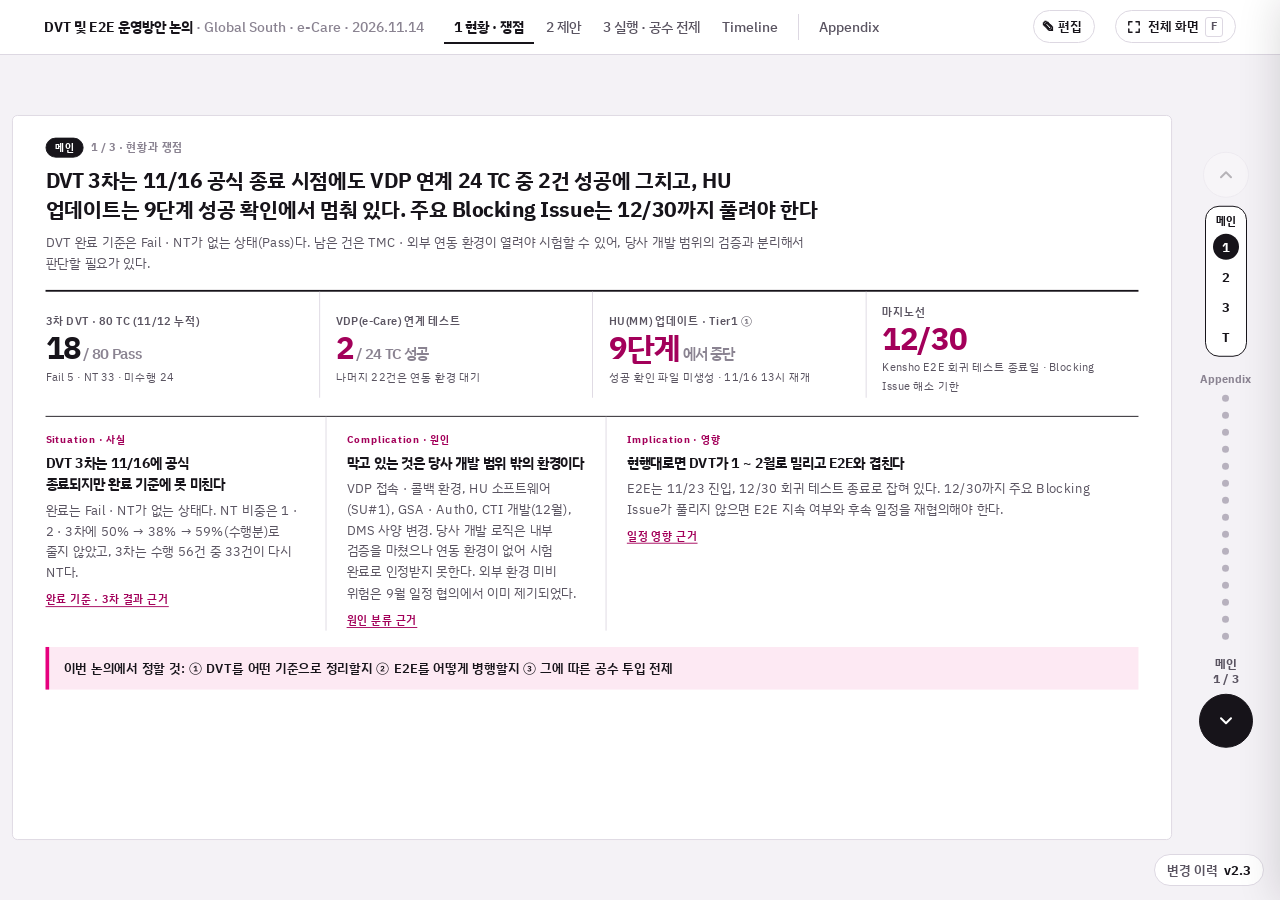
==== src/out/index.html @ 7f6e1fcf "v2.3: 화면 편집 — 블록 이동(▲ 위로 · ▼ 아래로 · Alt+↑/↓), 한글 입력 중 Enter 줄바꿈 · 가로 배치 블록 줄바꿈 보완 Co-Authored-By: Cla" ====
<!DOCTYPE html>
<html lang="ko">
<head>
<meta charset="utf-8">
<meta name="viewport" content="width=device-width, initial-scale=1">
<title>DVT 및 E2E 운영방안 논의</title>
<link rel="icon" href="favicon.svg" type="image/svg+xml">
<link rel="icon" href="favicon.png" sizes="32x32" type="image/png">
<link rel="apple-touch-icon" href="apple-touch-icon.png">
<link rel="preconnect" href="https://fonts.googleapis.com">
<link rel="preconnect" href="https://fonts.gstatic.com" crossorigin>
<link href="https://fonts.googleapis.com/css2?family=IBM+Plex+Sans+KR:wght@400;500;600;700&display=swap" rel="stylesheet">
<style>
/* Layout idea: a briefing board for DVT results. NT is the protagonist (magenta); the plan page answers to the 현행/제안 switch. */
:root {
  color-scheme: light;
  --paper: #ffffff;
  --wash: #f4f2f6;
  --ink: #17141a;
  --ink-2: #5a5461;
  --ink-3: #8a8391;
  --line: #ddd8e2;
  --plan: #b7b1be;        /* 기존 계획 */
  --plan-wash: #eceaef;
  --accent: #e6007e;      /* 변경 · 추가 (LGU+ magenta) */
  --accent-deep: #a3005a;
  --accent-wash: #fde9f3;
  --mark: #ffe566;        /* 형광펜 */
  --font: "IBM Plex Sans KR", "Apple SD Gothic Neo", "Malgun Gothic", "Noto Sans KR", sans-serif;
  --ease: cubic-bezier(.6, .05, .2, 1);
}
* { box-sizing: border-box; }
html { scroll-padding-top: 64px; }
body { margin: 0; background: var(--wash); color: var(--ink); font-family: var(--font); font-size: 15px; line-height: 1.6; word-break: keep-all; overflow-wrap: anywhere; -webkit-font-smoothing: antialiased; }
h1, h2, h3, h4, p { margin: 0; }
h1, h2, h3 { text-wrap: balance; }
button { font: inherit; color: inherit; }
.num { font-variant-numeric: tabular-nums; }
:focus-visible { outline: 2px solid var(--accent); outline-offset: 2px; border-radius: 3px; }

/* ── top bar ── */
.bar { position: sticky; top: 0; z-index: 30; background: var(--paper); border-bottom: 1px solid var(--line); }
.bar-in { max-width: 1240px; margin: 0 auto; padding: 10px 24px; display: flex; align-items: center; gap: 12px 20px; flex-wrap: wrap; }
.brand { font-weight: 700; font-size: 14px; white-space: nowrap; }
.brand span { color: var(--ink-3); font-weight: 500; }
.nav { display: flex; gap: 2px; flex-wrap: wrap; margin-right: auto; }
.nav a { padding: 6px 10px; border-radius: 4px; color: var(--ink-2); text-decoration: none; font-size: 13.5px; font-weight: 500; white-space: nowrap; }
.nav a:hover { background: var(--wash); color: var(--ink); }
.nav a.on { color: var(--ink); font-weight: 700; box-shadow: inset 0 -2px 0 var(--ink); border-radius: 0; }
.seg { position: relative; display: grid; grid-template-columns: 1fr 1fr; background: var(--plan-wash); border-radius: 999px; padding: 3px; }
.seg button { position: relative; z-index: 1; border: 0; background: none; padding: 6px 16px; border-radius: 999px; font-size: 13.5px; font-weight: 600; color: var(--ink-2); cursor: pointer; white-space: nowrap; transition: color .3s; }
.seg button small { font-weight: 500; font-size: 11.5px; opacity: .8; margin-left: 4px; }
.seg button[aria-pressed="true"] { color: #fff; }
.seg .thumb { position: absolute; top: 3px; bottom: 3px; left: 3px; width: calc(50% - 3px); border-radius: 999px; background: var(--ink); transition: transform .45s var(--ease), background .45s; }
[data-mode="changed"] .seg .thumb { transform: translateX(100%); background: var(--accent); }

/* ── sheets ── */
main { max-width: 1400px; margin: 0 auto; padding: 20px 104px 20px 24px; }
.sheet { background: var(--paper); border: 1px solid var(--line); border-radius: 6px; padding: 24px 36px 26px; }
.sheet-no { display: inline-block; font-size: 12.5px; font-weight: 700; color: var(--ink-3); margin-bottom: 10px; }
.sheet-no b { color: var(--ink); }
.sheet h2 { font-size: 23px; line-height: 1.38; font-weight: 700; letter-spacing: -.01em; max-width: 44em; }
.lede { margin-top: 6px; color: var(--ink-2); max-width: 60em; font-size: 14.5px; }
mark { background: linear-gradient(transparent 55%, var(--mark) 55%); color: inherit; padding: 0 2px; }

/* ── 1 summary ── */
.hero h1 { font-size: 29px; line-height: 1.32; font-weight: 700; letter-spacing: -.02em; max-width: 25em; }
.hero .ask { margin-top: 8px; font-size: 16px; font-weight: 500; }
.scale { margin-top: 20px; }
.scale-top { display: flex; align-items: baseline; justify-content: space-between; gap: 16px; flex-wrap: wrap; }
.scale-top .cap { font-size: 13px; color: var(--ink-2); font-weight: 500; }
.scale-top .tot { font-size: 44px; font-weight: 700; letter-spacing: -.02em; line-height: 1; }
.scale-top .tot small { font-size: 18px; font-weight: 600; margin-left: 4px; }
.scale-bar { margin-top: 8px; display: flex; gap: 3px; height: 44px; }
.scale-bar div { display: flex; align-items: center; padding: 0 14px; color: #fff; font-weight: 700; font-size: 19px; min-width: 0; white-space: nowrap; }
.scale-bar .s1 { background: var(--accent-deep); border-radius: 5px 0 0 5px; }
.scale-bar .s2 { background: var(--accent); border-radius: 0 5px 5px 0; }
.scale-cap { display: flex; gap: 3px; margin-top: 8px; font-size: 13.5px; }
.scale-cap div { min-width: 0; }
.scale-cap b { display: block; }
.scale-cap span { color: var(--ink-2); }
.chain { margin-top: 18px; display: grid; grid-template-columns: repeat(3, 1fr); gap: 0; border-top: 2px solid var(--ink); }
.chain li { list-style: none; padding: 12px 22px 2px 0; position: relative; }
.chain li + li { padding-left: 22px; border-left: 1px solid var(--line); }
.chain { padding: 0; margin-bottom: 0; }
.chain .tag { font-size: 12.5px; font-weight: 700; color: var(--accent-deep); }
.chain h3 { font-size: 16.5px; line-height: 1.4; margin: 4px 0 6px; }
.chain p { font-size: 14px; color: var(--ink-2); }
.two { margin-top: 34px; display: grid; grid-template-columns: 1.15fr 1fr; gap: 40px; }
.two h3 { font-size: 15px; font-weight: 700; padding-bottom: 8px; border-bottom: 1px solid var(--ink); }
.principle .lead { margin: 12px 0 4px; font-weight: 600; font-size: 15.5px; }
.principle dl { margin: 0; }
.principle .r { display: grid; grid-template-columns: 9.5em 1fr; gap: 12px; padding: 8px 0; border-bottom: 1px solid var(--line); font-size: 13.5px; }
.principle dt { font-weight: 600; }
.principle dd { margin: 0; color: var(--ink-2); }
.facts { display: grid; grid-template-columns: 1fr 1fr; }
.fact { text-align: left; border: 0; border-bottom: 1px solid var(--line); background: none; padding: 12px 10px 12px 0; cursor: pointer; display: block; }
.fact:nth-child(odd) { border-right: 1px solid var(--line); }
.fact:nth-child(even) { padding-left: 16px; }
.fact .v { font-size: 24px; font-weight: 700; letter-spacing: -.01em; line-height: 1.2; }
.fact .l { display: block; font-size: 13.5px; font-weight: 600; margin-top: 2px; }
.fact .d { display: block; font-size: 12.5px; color: var(--ink-2); }
.fact .go { display: inline-block; margin-top: 4px; font-size: 12px; font-weight: 600; color: var(--accent-deep); text-decoration: underline; text-underline-offset: 3px; }
.fact:hover .v { color: var(--accent-deep); }
.frame { margin-top: 16px; background: var(--ink); color: #fff; border-radius: 5px; padding: 13px 22px 15px; }
.frame h3 { font-size: 19px; line-height: 1.4; }
.frame p { font-size: 15px; margin-top: 4px; color: #e4dfe9; }
.chain .more, .side .more, .stat3 .more, .panel .more { margin-top: 8px; display: inline-block; color: var(--accent-deep); font-weight: 600; font-size: 12.5px; background: none; border: 0; padding: 0; cursor: pointer; text-decoration: underline; text-underline-offset: 3px; }
.stat3 { margin-top: 20px; display: grid; grid-template-columns: 1fr 1fr 1.9fr; border-top: 1px solid var(--ink); }
.stat3 > div { padding: 12px 22px 0 0; min-width: 0; }
.stat3 > div + div { padding-left: 22px; border-left: 1px solid var(--line); }
.stat3 h3 { font-size: 15px; }
.stat3 p { font-size: 13.5px; color: var(--ink-2); margin-top: 4px; }
.stat3 .facts { margin: 8px 0 0; display: grid; grid-template-columns: auto 1fr; gap: 3px 12px; font-size: 12.5px; }
.stat3 .facts dt { font-weight: 700; font-variant-numeric: tabular-nums; }
.stat3 .facts dd { margin: 0; color: var(--ink-2); }
.prop-row { margin-top: 18px; display: grid; grid-template-columns: 2.1fr 1fr; gap: 36px; align-items: start; }
.prop-row > * { min-width: 0; }
.prop h3 { font-size: 15px; font-weight: 700; padding-bottom: 8px; border-bottom: 1px solid var(--ink); }
.prop ol { list-style: none; margin: 0; padding: 0; display: grid; grid-template-columns: repeat(2, 1fr); gap: 0 40px; }
.prop li { display: grid; grid-template-columns: 26px 1fr; gap: 2px 8px; padding: 10px 0 0; }
.prop .n { grid-row: span 2; width: 22px; height: 22px; border-radius: 50%; background: var(--ink); color: #fff; font-size: 12px; font-weight: 700; display: grid; place-items: center; margin-top: 2px; }
.prop b { font-size: 15px; }
.prop p { grid-column: 2; font-size: 13.5px; color: var(--ink-2); }
.side .principle { margin-top: 16px; }
.side .principle .r { padding: 5px 0; font-size: 13px; }
.side .principle .lead { margin: 8px 0 2px; font-size: 14.5px; }
.chart .notes { margin-top: 12px; }
.shared { margin-top: 0; padding: 12px 16px; background: var(--wash); border-radius: 4px; font-size: 13.5px; color: var(--ink-2); }

/* ── 2 gantt ── */
.legend { display: flex; flex-wrap: wrap; gap: 6px 18px; margin: 14px 0 8px; font-size: 12.5px; color: var(--ink-2); }
.legend i { display: inline-block; width: 22px; height: 10px; border-radius: 2px; margin-right: 6px; vertical-align: middle; }
.k-base { background: var(--plan); } .k-dvt { background: var(--ink); } .k-add { background: var(--accent); }
.k-e2e { background: var(--paper); border: 1.5px solid var(--ink); } .k-ghost { border: 1.5px dashed var(--ink-3); }
.scroll { overflow-x: auto; }
.gantt { min-width: 900px; --lab: 132px; }
.g-head, .g-row { display: grid; grid-template-columns: var(--lab) 1fr; }
.g-overlay { padding-top: 26px; }
.g-months { display: grid; grid-template-columns: repeat(var(--n), 1fr); font-size: 12.5px; font-weight: 600; color: var(--ink-2); }
.g-months span { padding: 6px 0 6px 8px; border-left: 1px solid var(--line); }
.g-months .yr { color: var(--ink-3); font-weight: 500; margin-right: 4px; }
.g-months .hot { color: var(--ink); background: var(--wash); }
.g-row { border-top: 1px solid var(--line); }
.g-lab { padding: 22px 12px 0 0; font-weight: 700; font-size: 14px; line-height: 1.35; }
.g-lab small { display: block; font-weight: 500; color: var(--ink-3); font-size: 12px; }
.g-track { position: relative; height: 92px; background-image: repeating-linear-gradient(to right, var(--line) 0 1px, transparent 1px calc(100% / var(--n))); }
.g-bar { position: absolute; height: 26px; border: 0; border-radius: 4px; padding: 0 9px; font-size: 12.5px; font-weight: 600; line-height: 26px; white-space: nowrap; overflow: hidden; text-align: left; left: var(--cl); width: var(--cw); transition: left 1s var(--ease), width 1s var(--ease), opacity .5s, transform .6s var(--ease), background .6s; transition-delay: calc(var(--o, 0) * 140ms); transform-origin: left center; }
.g-bar.t0 { top: 22px; } .g-bar.t1 { top: 54px; }
[data-mode="plan"] .g-bar { left: var(--pl); width: var(--pw); }
.g-bar.base { background: var(--plan); color: var(--ink); }
.g-bar.base.open { border-radius: 0 4px 4px 0; -webkit-mask-image: linear-gradient(to right, transparent, #000 34px); mask-image: linear-gradient(to right, transparent, #000 34px); padding-left: 40px; }
.g-bar.dvt { background: var(--ink); color: #fff; z-index: 2; }
.g-bar.e2e { background: var(--paper); color: var(--ink); box-shadow: inset 0 0 0 1.5px var(--ink); }
.g-bar.add { background: var(--accent); color: #fff; z-index: 1; }
[data-mode="plan"] .g-bar.add { opacity: 0; transform: scaleX(.15); pointer-events: none; }
button.g-bar { cursor: pointer; }
button.g-bar:hover { filter: brightness(1.15); }
.g-bar .lp, .g-bar .lc { display: block; }
[data-mode="plan"] .g-bar .lc, [data-mode="changed"] .g-bar .lp { display: none; }
.g-ghost { position: absolute; top: 17px; height: 36px; border: 1.5px dashed var(--ink-3); border-radius: 6px; opacity: 0; transition: opacity .5s .5s; pointer-events: none; }
.g-ghost span { position: absolute; left: 0; top: -17px; font-size: 11px; font-weight: 600; color: var(--ink-3); white-space: nowrap; }
[data-mode="changed"] .g-ghost { opacity: 1; }
.g-marker { position: absolute; top: 0; bottom: 0; width: 0; border-left: 2px solid var(--accent); opacity: 0; transition: opacity .4s; z-index: 3; pointer-events: none; }
[data-mode="changed"] .g-marker { opacity: 1; }
.g-overlay { position: relative; }
.g-flag { position: absolute; top: 0; transform: translateX(-50%); background: var(--accent); color: #fff; font-size: 11.5px; font-weight: 700; padding: 2px 8px; border-radius: 3px; white-space: nowrap; opacity: 0; transition: opacity .4s; z-index: 4; }
[data-mode="changed"] .g-flag { opacity: 1; }
.g-strip .g-track { height: auto; min-height: 84px; background-image: repeating-linear-gradient(to right, var(--line) 0 1px, transparent 1px calc(100% / var(--n))); }
.g-strip .g-lab { padding-top: 16px; }
.s-block { position: absolute; top: 10px; bottom: 10px; border-radius: 5px; padding: 8px 11px; font-size: 12.5px; line-height: 1.4; transition: background .6s, color .6s; background: var(--plan-wash); overflow: hidden; }
[data-mode="changed"] .s-block { background: var(--accent-wash); }
.s-block b { display: block; font-size: 13px; }
.s-block .mm { font-weight: 600; }
.s-block .up { color: var(--accent-deep); font-weight: 700; }
.s-block .sp, .s-block .sc { display: block; }
[data-mode="plan"] .s-block .sc, [data-mode="changed"] .s-block .sp { display: none; }
.steps { margin-top: 14px; display: grid; grid-template-columns: repeat(4, 1fr); gap: 10px; }
.step { text-align: left; border: 1px solid var(--line); background: var(--paper); border-radius: 5px; padding: 12px 14px; cursor: pointer; display: grid; grid-template-columns: 26px 1fr; gap: 2px 8px; }
.step:hover { border-color: var(--ink); }
.step .n { grid-row: span 2; width: 22px; height: 22px; border-radius: 50%; background: var(--accent); color: #fff; font-size: 12px; font-weight: 700; display: grid; place-items: center; margin-top: 1px; }
.step b { font-size: 14px; line-height: 1.4; }
.step .sb { grid-column: 2; font-size: 12.5px; color: var(--ink-2); }
.step:last-child { background: var(--ink); border-color: var(--ink); color: #fff; }
.step:last-child .sb { color: #d6d1db; }
.bridge { margin-top: 14px; display: flex; gap: 10px; align-items: center; font-size: 14px; font-weight: 600; }
.bridge::before { content: ""; width: 22px; height: 2px; background: var(--ink); }

/* ── 3 effort ── */
.eff { margin-top: 16px; display: grid; grid-template-columns: 1.12fr 1fr; gap: 44px; align-items: start; }
.chart { position: relative; }
.c-legend { display: flex; gap: 16px; font-size: 12.5px; color: var(--ink-2); margin-bottom: 8px; flex-wrap: wrap; }
.c-legend i { display: inline-block; width: 12px; height: 12px; border-radius: 2px; margin-right: 6px; vertical-align: -1px; }
.plot { position: relative; height: 270px; margin-left: 30px; border-bottom: 1.5px solid var(--ink); }
.plot .grid { position: absolute; left: 0; right: 0; border-top: 1px solid var(--line); }
.plot .grid span { position: absolute; left: -30px; top: -9px; width: 24px; text-align: right; font-size: 11.5px; color: var(--ink-3); }
.cols { position: absolute; inset: 0; display: grid; grid-template-columns: repeat(4, 1fr); }
.col { position: relative; border: 0; background: none; padding: 0; cursor: pointer; display: flex; align-items: flex-end; justify-content: center; gap: 3px; }
.col:hover { background: rgba(23, 20, 26, .035); }
.b { position: relative; width: 31%; max-width: 62px; border-radius: 4px 4px 0 0; transition: height .9s var(--ease); }
.b .val { position: absolute; left: 50%; bottom: 100%; transform: translateX(-50%); font-size: 12.5px; font-weight: 600; padding-bottom: 3px; white-space: nowrap; transition: opacity .4s; }
.b.p { background: var(--plan); height: var(--ph); }
.b.p .val { color: var(--ink-2); }
.b.a { background: var(--ink); height: var(--ah); transition-delay: calc(var(--i) * 110ms + 150ms); overflow: visible; }
.b.a .over { position: absolute; left: 0; right: 0; top: 0; height: var(--oh); background: var(--accent); border-radius: 4px 4px 0 0; }
.b.a .val { font-weight: 700; }
[data-mode="plan"] .b.a { height: 0; }
[data-mode="plan"] .b.a .val, [data-mode="plan"] .chip { opacity: 0; }
.chip { position: absolute; left: 50%; transform: translateX(-50%); bottom: calc(var(--top) + 30px); background: var(--accent); color: #fff; font-weight: 700; font-size: 13px; padding: 1px 9px; border-radius: 999px; white-space: nowrap; transition: opacity .4s .9s; }
.chip.neg { background: var(--paper); color: var(--ink-2); box-shadow: inset 0 0 0 1.5px var(--plan); }
.xlab { margin-left: 30px; display: grid; grid-template-columns: repeat(4, 1fr); text-align: center; font-size: 13.5px; font-weight: 700; padding-top: 6px; }
.brackets { margin-left: 30px; display: grid; grid-template-columns: 1fr 1fr; gap: 10px; margin-top: 8px; }
.brk { border-top: 2px solid var(--ink); padding: 8px 4px 0; text-align: center; font-size: 13px; line-height: 1.45; }
.brk b { display: block; font-size: 13.5px; }
.brk .sp, .brk .sc { display: block; }
.brk .big { font-size: 21px; font-weight: 700; color: var(--accent-deep); letter-spacing: -.01em; }
[data-mode="plan"] .brk .sc, [data-mode="changed"] .brk .sp { display: none; }
[data-mode="plan"] .brk .big { color: var(--ink); }
.tip { position: absolute; z-index: 5; pointer-events: none; background: var(--ink); color: #fff; border-radius: 5px; padding: 9px 11px; font-size: 12px; line-height: 1.5; min-width: 190px; opacity: 0; transition: opacity .15s; }
.tip.on { opacity: 1; }
.tip b { font-size: 12.5px; }
.tip table { border-collapse: collapse; width: 100%; margin-top: 3px; }
.tip td { padding: 0; } .tip td + td { text-align: right; padding-left: 14px; }
.tip .mut { color: #c9c3cf; }
.side h3 { font-size: 15px; font-weight: 700; padding-bottom: 8px; border-bottom: 1px solid var(--ink); }
.sum-eq { display: flex; align-items: baseline; gap: 8px; flex-wrap: wrap; margin: 12px 0 2px; font-weight: 700; font-size: 22px; letter-spacing: -.01em; }
.sum-eq small { font-size: 12px; font-weight: 500; color: var(--ink-2); display: block; letter-spacing: 0; }
.sum-eq .t { color: var(--accent-deep); }
.sum-eq div { line-height: 1.25; }
.split { margin-top: 16px; }
.split-bar { display: flex; gap: 3px; height: 34px; margin-top: 10px; }
.split-bar div { display: flex; align-items: center; padding: 0 10px; font-size: 13px; font-weight: 700; white-space: nowrap; border-radius: 3px; }
.split-bar .x1 { background: var(--ink); color: #fff; }
.split-bar .x2 { background: var(--plan); color: var(--ink); }
.split-cap { display: flex; gap: 3px; font-size: 12.5px; font-weight: 600; margin-top: 5px; }
.split p { font-size: 13px; color: var(--ink-2); margin-top: 8px; }
.tbl { width: 100%; border-collapse: collapse; font-size: 13.5px; }
.tbl th, .tbl td { padding: 7px 10px; border-bottom: 1px solid var(--line); text-align: left; vertical-align: top; }
.tbl thead th { font-size: 12.5px; font-weight: 600; color: var(--ink-2); border-bottom: 1.5px solid var(--ink); white-space: nowrap; }
.tbl .r { text-align: right; font-variant-numeric: tabular-nums; white-space: nowrap; }
.tbl .c { text-align: center; white-space: nowrap; }
.tbl tr.tot td, .tbl tr.tot th { font-weight: 700; border-top: 1.5px solid var(--ink); border-bottom: 1.5px solid var(--ink); }
.tbl tr.sub td { color: var(--ink-2); font-size: 13px; }
.tbl tr.sub td:first-child { padding-left: 22px; }
.tbl .pos { color: var(--accent-deep); font-weight: 600; }
.tbl .nw { white-space: nowrap; }
.tbl tr.click { cursor: pointer; }
.tbl tr.click:hover td { background: var(--wash); }
.tbl .more, .sheet > p > .more { color: var(--accent-deep); font-weight: 600; font-size: 12px; white-space: nowrap; background: none; border: 0; padding: 0; cursor: pointer; text-decoration: underline; text-underline-offset: 3px; }
.mbtn { border: 0; background: none; padding: 0; font-weight: 600; font-size: 12.5px; color: var(--ink-2); cursor: pointer; text-decoration: underline; text-underline-offset: 3px; }
.mbtn:hover { color: var(--accent-deep); }
.eff-table { margin-top: 26px; }
.notes { margin: 14px 0 0; padding: 0; list-style: none; font-size: 12.5px; color: var(--ink-2); }
.notes li { padding-left: 12px; position: relative; }
.notes li::before { content: "※"; position: absolute; left: -2px; }

/* ── appendix ── */
.apx-head h2 { font-size: 25px; }
.apx-index { margin-top: 18px; display: grid; grid-template-columns: repeat(3, 1fr); gap: 0 28px; }
.apx-index a { display: grid; grid-template-columns: 34px 1fr; padding: 9px 0; border-bottom: 1px solid var(--line); color: var(--ink); text-decoration: none; font-size: 14px; font-weight: 500; }
.apx-index a b { color: var(--ink-3); }
.apx-index a:hover { color: var(--accent-deep); }
.apx { background: var(--paper); border: 1px solid var(--line); border-radius: 6px; padding: 22px 36px 26px; }
.apx .code { font-size: 12.5px; font-weight: 700; color: var(--ink-3); }
.apx h3.t { font-size: 20px; margin-top: 2px; }
.apx .msg { color: var(--ink-2); margin: 6px 0 18px; max-width: 54em; }
.apx h4 { font-size: 14px; font-weight: 700; margin: 22px 0 8px; }
.apx h4:first-of-type { margin-top: 0; }
.cols2 { display: grid; grid-template-columns: 1fr 1fr; gap: 32px; }
.cols2 > *, .cols3 > *, .eff > *, .two > *, main > * { min-width: 0; }
.cols3 { display: grid; grid-template-columns: repeat(3, 1fr); gap: 16px; }
.kind { display: inline-block; font-size: 11.5px; font-weight: 700; padding: 1px 7px; border-radius: 3px; background: var(--plan-wash); white-space: nowrap; }
.kind.ccb, .kind.hit { background: var(--accent-wash); color: var(--accent-deep); }
.kind.sch { background: var(--ink); color: #fff; }
.flow { display: grid; grid-template-columns: repeat(3, 1fr); gap: 10px; }
.flow div { border: 1px solid var(--line); border-radius: 5px; padding: 10px 14px; }
.flow small { color: var(--ink-2); font-size: 12.5px; display: block; }
.flow b { font-size: 21px; display: block; line-height: 1.3; }
.scope-bar { display: flex; gap: 3px; height: 30px; margin: 8px 0; }
.scope-bar div { display: flex; align-items: center; padding: 0 10px; color: #fff; font-size: 13px; font-weight: 700; border-radius: 3px; white-space: nowrap; }
.scope-bar .hit { background: var(--accent); } .scope-bar .hit2 { background: var(--accent-deep); } .scope-bar .no { background: var(--plan); color: var(--ink); }
.plain { margin: 6px 0 0; padding-left: 18px; font-size: 13.5px; }
.plain li { margin: 3px 0; }
.card { border: 1px solid var(--line); border-radius: 5px; padding: 12px 16px; }
.card h5 { margin: 0 0 4px; font-size: 13.5px; }
.card .plain { padding-left: 16px; font-size: 13px; color: var(--ink-2); }
.wk td.f1 { background: var(--ink); } .wk td.f2 { background: var(--accent); }
.wk td.w, .wk th.w { width: 6.2%; text-align: center; padding-left: 2px; padding-right: 2px; border-left: 1px solid var(--line); }
.mini { display: flex; align-items: flex-end; gap: 14px; height: 150px; padding-top: 22px; border-bottom: 1.5px solid var(--ink); }
.mini div { flex: 1; position: relative; background: var(--plan); border-radius: 4px 4px 0 0; min-height: 2px; }
.mini div.hot { background: var(--accent); }
.mini div span { position: absolute; left: 0; right: 0; top: -22px; text-align: center; font-weight: 700; font-size: 13.5px; }
.mini-x { display: flex; gap: 14px; font-size: 13px; font-weight: 600; text-align: center; padding-top: 5px; }
.mini-x span { flex: 1; }
.status { display: inline-block; font-size: 12px; font-weight: 700; padding: 2px 9px; border-radius: 999px; background: var(--plan-wash); }
.oth { display: flex; align-items: baseline; gap: 12px; flex-wrap: wrap; margin-bottom: 8px; }
.oth h4 { margin: 0; font-size: 16px; }
.oth .mm { font-weight: 700; }


/* ── paging ── */
.page { display: none; }
.page.on { display: block; animation: pagein .4s var(--ease); }
body.staged { overflow: hidden; height: 100vh; height: 100dvh; }
body.staged main { position: absolute; left: 0; top: 0; width: 1280px; height: 800px; max-width: none; margin: 0; padding: 0; transform-origin: 0 0; }
body.staged .page.on { height: 800px; overflow-y: auto; overscroll-behavior: contain; scrollbar-width: thin; }
@keyframes pagein { from { opacity: 0; transform: translateY(14px); } to { opacity: 1; transform: none; } }
.rail { position: fixed; right: 22px; top: 50%; transform: translateY(-50%); z-index: 25; display: flex; flex-direction: column; align-items: center; gap: 8px; }
.rb { width: 46px; height: 46px; border-radius: 50%; border: 1px solid var(--line); background: var(--paper); color: var(--ink); cursor: pointer; display: grid; place-items: center; padding: 0; }
.rb svg { width: 20px; height: 20px; }
.rb.next { background: var(--ink); border-color: var(--ink); color: #fff; width: 54px; height: 54px; }
.rb:hover:not(:disabled) { border-color: var(--ink); }
.rb.next:hover:not(:disabled) { background: var(--accent); border-color: var(--accent); }
.rb:disabled { opacity: .28; cursor: default; }
.rg { display: flex; flex-direction: column; align-items: center; gap: 4px; padding: 6px 7px; border-radius: 14px; }
.rg.main { background: var(--paper); border: 1.5px solid var(--ink); }
.rl { font-size: 10.5px; font-weight: 700; color: var(--ink-3); }
.rg.main .rl { color: var(--ink); }
.rail ol { list-style: none; margin: 0; padding: 0; display: flex; flex-direction: column; align-items: center; gap: 4px; }
.dot { position: relative; width: 26px; height: 26px; border-radius: 50%; border: 0; background: none; cursor: pointer; padding: 0; font-size: 12.5px; font-weight: 700; color: var(--ink); display: grid; place-items: center; }
.dot.sm { height: 13px; width: 22px; }
.dot.sm::before { content: ""; width: 7px; height: 7px; border-radius: 50%; background: var(--plan); }
.dot:hover { background: var(--plan-wash); } .dot.sm:hover { background: none; } .dot.sm:hover::before { background: var(--ink); }
.dot.on { background: var(--ink); color: #fff; }
.dot.sm.on { background: none; } .dot.sm.on::before { background: var(--accent); width: 10px; height: 10px; }
.dot::after { content: attr(data-label); position: absolute; right: 36px; top: 50%; transform: translateY(-50%); white-space: nowrap; background: var(--ink); color: #fff; font-size: 12px; font-weight: 600; padding: 3px 9px; border-radius: 4px; opacity: 0; pointer-events: none; transition: opacity .15s; z-index: 2; }
.dot:hover::after, .dot:focus-visible::after { opacity: 1; }
.count { font-size: 11.5px; font-weight: 700; color: var(--ink-2); text-align: center; line-height: 1.3; }
.pill { display: inline-block; font-size: 11.5px; font-weight: 700; padding: 1px 9px; border-radius: 999px; margin-right: 8px; border: 1.5px solid var(--plan); color: var(--ink-2); }
.pill.main { background: var(--ink); border-color: var(--ink); color: #fff; }
.pg-back, .p-back { display: inline-flex; align-items: center; gap: 4px; border: 1px solid var(--line); background: var(--paper); border-radius: 999px; padding: 5px 12px 5px 8px; font-size: 13px; font-weight: 600; cursor: pointer; white-space: nowrap; }
.pg-back:hover, .p-back:hover { border-color: var(--ink); }
.pg-back svg, .p-back svg { width: 16px; height: 16px; }
.pg-back[hidden] { display: none; }
.r5plot { height: 300px; }
.r5cols { position: absolute; inset: 0; display: grid; grid-template-columns: 1fr 1fr; }
.r5g { position: relative; display: flex; align-items: flex-end; justify-content: center; gap: 14px; }
.r5bar { position: relative; width: 26%; max-width: 92px; height: 100%; display: flex; flex-direction: column-reverse; justify-content: flex-start; }
.r5s { display: flex; align-items: center; justify-content: center; color: #fff; font-size: 13px; font-weight: 700; border-top: 2px solid var(--paper); transition: opacity .5s var(--ease); }
.r5bar.plan .r5s { opacity: .38; }
.c-dev-b { background: #2460bf; } .c-dvt-b { background: #b55708; } .c-ux-b { background: #6f45b8; }
.r5tot { position: absolute; left: 0; right: 0; text-align: center; font-size: 14px; font-weight: 700; z-index: 2; }
.r5over { position: absolute; left: -3px; right: -3px; border: 2px solid var(--accent); background: repeating-linear-gradient(135deg, rgba(230,0,126,.22) 0 3px, transparent 3px 7px); pointer-events: none; }
.r5over em { position: absolute; left: 100%; top: 50%; transform: translate(8px, -50%); font-style: normal; font-size: 12.5px; font-weight: 700; color: var(--accent-deep); white-space: nowrap; }
.r5line { position: absolute; left: 6%; right: 6%; border-top: 2px dashed var(--ink); pointer-events: none; }
.r5line em { position: absolute; right: 0; top: -22px; font-style: normal; font-size: 12px; font-weight: 600; color: var(--ink-2); background: var(--paper); padding: 0 4px; }
.r5x { margin-left: 30px; display: grid; grid-template-columns: 1fr 1fr; text-align: center; padding-top: 6px; }
.r5x div { display: grid; grid-template-columns: 1fr 1fr; gap: 4px 14px; padding: 0 12%; }
.r5x span { font-size: 12.5px; font-weight: 700; line-height: 1.25; }
.r5x small { display: block; font-weight: 500; color: var(--ink-2); font-size: 11.5px; }
.r5x b { grid-column: 1 / -1; font-size: 14px; border-top: 1px solid var(--line); padding-top: 4px; }
.r5wrong { margin-top: 10px; padding: 10px 14px; border-left: 3px solid var(--ink-3); background: var(--plan); color: var(--ink-2); font-size: 14px; text-decoration: line-through; text-decoration-color: rgba(23,20,26,.45); }
.r5eq { margin-top: 10px; }
.r5p { margin-top: 8px; font-size: 14px; color: var(--ink-2); }
.r5p b { color: var(--accent-deep); }
[data-mode="plan"] #reading .r5bar.act .r5s { opacity: .12; }
[data-mode="plan"] #reading .r5over, [data-mode="plan"] #reading .r5bar.act .r5tot { opacity: 0; }
[data-mode="plan"] #reading .r5bar.plan .r5s { opacity: 1; }
.wl-stg { list-style: none; margin: 0 0 6px; padding: 0; display: grid; grid-template-columns: repeat(4, 1fr); border-top: 1px solid var(--ink); }
.wl-stg li { padding: 10px 16px 0 0; min-width: 0; }
.wl-stg li + li { padding-left: 16px; border-left: 1px solid var(--line); }
.wl-stg b { display: block; font-size: 14px; }
.wl-stg span { font-size: 12.5px; color: var(--ink-2); }
.wl-stg p { font-size: 13px; color: var(--ink-2); margin-top: 4px; }
.wl-kpi { display: grid; grid-template-columns: repeat(4, 1fr); gap: 10px; margin-bottom: 4px; }
.wl-kpi div { border-top: 1px solid var(--ink); padding-top: 8px; }
.wl-kpi small { display: block; font-size: 12.5px; color: var(--ink-2); }
.wl-kpi b { font-size: 24px; }
@media (max-width: 980px) { .wl-stg, .wl-kpi { grid-template-columns: 1fr 1fr; } }
[data-sum] { cursor: pointer; text-decoration: underline dotted; text-decoration-thickness: 1.5px; text-underline-offset: 4px; }
[data-sum]:hover { text-decoration-style: solid; }
#sumfx { position: fixed; left: 0; top: 0; z-index: 28; pointer-events: none; display: none; }
body.sumon #sumfx { display: block; }
#sumfx-f { position: fixed; z-index: 29; display: none; pointer-events: none; background: var(--ink); color: #fff; font-size: 13px; font-weight: 600; padding: 5px 10px; border-radius: 5px; white-space: nowrap; font-variant-numeric: tabular-nums; box-shadow: 0 6px 20px rgba(23, 20, 26, .22); }
body.sumon #sumfx-f { display: block; }
#sumfx-f small { font-weight: 500; opacity: .75; margin-left: 8px; }
.chg-btn { position: fixed; right: 16px; bottom: 14px; z-index: 26; display: inline-flex; align-items: center; gap: 6px; border: 1px solid var(--line); background: var(--paper); border-radius: 999px; padding: 5px 12px; font-size: 12.5px; font-weight: 600; color: var(--ink-2); cursor: pointer; }
.chg-btn:hover { border-color: var(--ink); color: var(--ink); }
.chg-btn b { color: var(--ink); }
@media (max-width: 980px) { .chg-btn { bottom: auto; top: 62px; right: 10px; } }
.clog { list-style: none; margin: 8px 0 0; padding: 0; }
.clog > li { padding: 12px 0; border-bottom: 1px solid var(--line); }
.clog ul li { padding: 2px 0; border: 0; }
.clog .hd { display: flex; align-items: baseline; gap: 10px; }
.clog .hd b { font-size: 15px; }
.clog .hd span { font-size: 12.5px; color: var(--ink-2); font-variant-numeric: tabular-nums; }
.clog .hd .now { font-size: 11px; font-weight: 700; color: #fff; background: var(--accent-deep); border-radius: 3px; padding: 0 6px; }
.clog ul { margin: 6px 0 0; padding-left: 18px; font-size: 13.5px; color: var(--ink-2); }
#pg-back:not([hidden]) ~ .brand span { display: none; }
#fs { padding-left: 10px; gap: 6px; }
.segw { display: inline-flex; align-items: center; gap: 8px; }
.segw kbd, .chg-btn kbd, #fs kbd { font: inherit; font-size: 11px; font-weight: 700; border: 1px solid var(--line); border-radius: 3px; padding: 0 5px; color: var(--ink-2); }
.nav .sep { width: 1px; background: var(--line); margin: 4px 8px; }
.evb { display: flex; width: 100%; justify-content: flex-end; align-items: baseline; gap: 4px; border: 0; background: none; padding: 0; margin: 0; cursor: pointer; font: inherit; color: inherit; }
.evb .v { font-weight: 600; text-decoration: underline; text-decoration-color: var(--ink-3); text-underline-offset: 3px; }
.xl span.evb { cursor: default; }
.xl td.ev:hover { box-shadow: inset 0 0 0 2px var(--ink); }
.xl td.ev:hover .v { text-decoration-color: var(--ink); }
.dl { display: inline-block; min-width: 40px; text-align: right; font-size: 11.5px; font-weight: 700; color: var(--accent-deep); }
.dl.neg { color: var(--ink-2); }
.x-hint .sw { margin-right: 5px; }
.x-hint { display: flex; flex-wrap: wrap; align-items: center; gap: 6px 18px; font-size: 12.5px; color: var(--ink-2); margin: 14px 0 8px; }
.x-hint b { color: var(--ink); text-decoration: underline; text-underline-offset: 3px; }
.x-hint .dl { min-width: 0; }
.sh-top { display: flex; align-items: center; justify-content: space-between; gap: 12px 20px; flex-wrap: wrap; margin-bottom: 10px; }
.sh-top .sheet-no { margin-bottom: 0; }

/* ── excel-style sheet (page 4) ── */
.xl { border-collapse: collapse; width: 100%; min-width: 860px; font-size: 13px; line-height: 1.35; font-variant-numeric: tabular-nums; }
.xl th, .xl td { border: 1px solid #cbc5d2; padding: 2px 10px; height: 23px; }
.xl thead th { background: var(--ink); color: #fff; font-weight: 600; text-align: center; border-color: #3a353f; }
.xl .sec { background: var(--plan-wash); font-weight: 700; text-align: center; width: 138px; }
.xl .sec small { display: block; font-weight: 500; font-size: 11.5px; color: var(--ink-2); margin-top: 2px; }
.xl .team { font-weight: 600; text-align: center; width: 104px; background: #faf9fb; }
.xl .role { min-width: 270px; white-space: nowrap; }
.xl .role .tg { display: inline-block; margin-left: 6px; font-size: 11px; font-weight: 700; color: var(--accent-deep); background: var(--accent-wash); border-radius: 3px; padding: 0 6px; }
.xl td.n { text-align: right; width: 12.5%; }
.xl td.t { text-align: right; width: 9%; font-weight: 600; background: #faf9fb; }
.xl td.z { color: var(--ink-3); }
.xl td.c-dev, .xl td.c-dev .v { color: #2460bf; font-weight: 700; }
.xl td.c-dvt, .xl td.c-dvt .v { color: #b55708; font-weight: 700; }
.xl td.c-e2e, .xl td.c-e2e .v { color: #00856a; font-weight: 700; }
.xl td.c-ux, .xl td.c-ux .v { color: #6f45b8; font-weight: 700; }
.sw { display: inline-block; width: 10px; height: 10px; border-radius: 2px; margin-right: 7px; }
.sw.c-dev { background: #2460bf; } .sw.c-dvt { background: #b55708; } .sw.c-e2e { background: #00856a; } .sw.c-ux { background: #6f45b8; }
.xl td.pos { color: var(--accent-deep); font-weight: 700; }
.xl tr.sumrow td { font-weight: 700; border-top: 2px solid var(--ink); }
.xl tr.work td { padding: 3px; font-weight: 600; }
.xl tr.work td.lab { padding: 3px 10px; color: var(--ink-2); }
.xl .band { display: block; padding: 5px 8px; border-radius: 4px; font-weight: 700; text-align: center; }
.xl .band.dvt { background: var(--ink); color: #fff; }
.xl .band.e2e { box-shadow: inset 0 0 0 1.5px var(--ink); }
.xl .band.chg { background: var(--accent); color: #fff; }
.xl tr.conn td { height: 44px; padding: 0; border-left-color: transparent; border-right-color: transparent; background: var(--paper); }
.xl .cn { position: relative; height: 44px; }
.xl .cn svg { position: absolute; inset: 0; width: 100%; height: 100%; overflow: visible; }
.xl .cn span { position: absolute; font-size: 12px; font-weight: 700; white-space: nowrap; background: var(--paper); padding: 0 4px; }
.xl .cn .c1 { right: calc(75% + 12px); top: 13px; color: var(--accent-deep); }
.xl .cn .c2 { left: calc(57% + 14px); top: 13px; }
.xl tr.period td { font-weight: 700; text-align: center; background: var(--accent-wash); color: var(--accent-deep); font-size: 13.5px; border-top: 2px solid var(--ink); }
.xl tr.period td.lab { background: var(--paper); color: var(--ink); text-align: right; font-size: 13px; }
.xl tr.period td.tot { background: var(--mark); color: var(--ink); }
.xl .v-act { transition: opacity .6s var(--ease); transition-delay: calc(var(--o, 0) * 160ms); }
[data-mode="plan"] .xl .v-act { opacity: .1; transition-delay: 0s; }
.x-notes { margin-top: 12px; display: grid; grid-template-columns: 1fr 1fr; gap: 4px 28px; }
.x-notes .notes { margin: 0; }

/* ── side panel ── */
.scrim { position: fixed; inset: 0; background: rgba(23, 20, 26, .38); opacity: 0; pointer-events: none; transition: opacity .3s; z-index: 40; }
.panel { position: fixed; top: 0; right: 0; bottom: 0; width: min(600px, 100%); background: var(--paper); z-index: 41; transform: translateX(102%); transition: transform .4s var(--ease); display: flex; flex-direction: column; box-shadow: -12px 0 40px rgba(23, 20, 26, .16); }
body.open .scrim { opacity: 1; pointer-events: auto; }
body.open .panel { transform: none; }
.p-head { padding: 16px 22px 14px; border-bottom: 1px solid var(--line); display: flex; gap: 12px; align-items: flex-start; }
.p-head div { flex: 1; min-width: 0; }
.p-head small { font-size: 12.5px; font-weight: 700; color: var(--ink-3); }
.p-head h3 { font-size: 19px; line-height: 1.4; }
.p-close { border: 1px solid var(--line); background: var(--paper); border-radius: 4px; padding: 5px 12px; font-size: 13px; font-weight: 600; cursor: pointer; }
.p-close:hover { border-color: var(--ink); }
.p-body { padding: 18px 26px 40px; overflow-y: auto; font-size: 14px; }
.p-body h4 { font-size: 13.5px; font-weight: 700; margin: 20px 0 8px; }
.p-body h4:first-child { margin-top: 0; }
.p-body p { margin: 0 0 10px; color: var(--ink-2); }
.p-body .tbl { font-size: 13px; }
.asto { display: grid; grid-template-columns: 4.6em 1fr; gap: 6px 12px; font-size: 13.5px; margin: 0; }
.asto dt { font-weight: 700; color: var(--ink-3); }
.asto dd { margin: 0; }
.asto dt.to { color: var(--accent-deep); }
.p-kpi { display: grid; grid-template-columns: repeat(3, 1fr); gap: 8px; margin-bottom: 6px; }
.p-kpi div { background: var(--wash); border-radius: 4px; padding: 8px 12px; }
.p-kpi small { display: block; font-size: 12px; color: var(--ink-2); font-weight: 600; }
.p-kpi b { font-size: 20px; }
.p-kpi .d b { color: var(--accent-deep); }
.panel .mut { color: var(--ink-2); }
.panel .tbl tr.tot td { font-weight: 700; border-top: 1.5px solid var(--ink); }
.panel .tbl { margin-top: 6px; }

@media (max-width: 980px) {
  main { padding: 18px 16px 100px; }
  .rail { top: auto; bottom: 12px; right: 50%; transform: translateX(50%); flex-direction: row; background: var(--paper); border: 1px solid var(--line); border-radius: 999px; padding: 6px 10px; gap: 12px; box-shadow: 0 6px 24px rgba(23, 20, 26, .16); }
  .rail .rg { display: none; }
  .rb, .rb.next { width: 42px; height: 42px; }
  .rb svg { transform: rotate(-90deg); }
  .x-notes { grid-template-columns: 1fr; }
  .sheet, .apx { padding: 26px 22px 28px; }
  .hero h1 { font-size: 26px; }
  .sheet h2, .apx-head h2 { font-size: 21px; }
  .two, .eff, .cols2 { grid-template-columns: 1fr; gap: 28px; }
  .chain, .prop ol, .stat3 { grid-template-columns: 1fr; }
  .stat3 > div + div { padding-left: 0; border-left: 0; }
  .chain li + li { border-left: 0; border-top: 1px solid var(--line); padding-left: 0; }
  .steps { grid-template-columns: 1fr 1fr; }
  .apx-index, .cols3, .flow { grid-template-columns: 1fr; }
  .scale-top .tot { font-size: 36px; }
}
@media (max-width: 560px) {
  main { padding: 14px 12px 100px; }
  .bar-in { padding: 8px 12px; }
  .brand span { display: none; }
  .seg button small { display: none; }
  .steps, .facts { grid-template-columns: 1fr; }
  .fact:nth-child(odd) { border-right: 0; } .fact:nth-child(even) { padding-left: 0; }
  .scale-bar div { font-size: 15px; padding: 0 8px; }
  .principle .r { grid-template-columns: 1fr; gap: 0; }
}
@media (prefers-reduced-motion: reduce) {
  html { scroll-behavior: auto; }
  *, *::before, *::after { transition-duration: 0s !important; transition-delay: 0s !important; }
}

/* ── DVT board additions ── */
:root { --pass: #17141a; --fail: #b55708; --nt: #e6007e; --rest: #ffffff; --o-tmc: #2460bf; --o-tck: #6f45b8; --o-lgu: #e6007e; --o-dsn: #00856a; }
.kpi4 { margin-top: 18px; display: grid; grid-template-columns: repeat(4, 1fr); border-top: 2px solid var(--ink); }
.kpi4 > * { padding: 12px 18px 4px 0; min-width: 0; text-align: left; border: 0; background: none; font: inherit; color: inherit; }
.kpi4 > * + * { padding-left: 18px; border-left: 1px solid var(--line); }
.kpi4 button { cursor: pointer; }
.kpi4 button:hover .v { color: var(--accent-deep); }
.kpi4 small { display: block; font-size: 12.5px; font-weight: 600; color: var(--ink-2); }
.kpi4 .v { display: block; font-size: 34px; font-weight: 700; letter-spacing: -.02em; line-height: 1.15; }
.kpi4 .v em { font-style: normal; font-size: 16px; font-weight: 600; color: var(--ink-3); margin-left: 3px; }
.kpi4 .d { display: block; font-size: 12.5px; color: var(--ink-2); margin-top: 2px; }
.kpi4 .hot .v { color: var(--accent-deep); }
.chain button.more { text-align: left; }
.sw2 { display: inline-block; width: 11px; height: 11px; border-radius: 2px; margin-right: 6px; vertical-align: -1px; }
.sw2.pass { background: var(--pass); } .sw2.fail { background: var(--fail); } .sw2.nt { background: var(--nt); } .sw2.rest { background: var(--paper); box-shadow: inset 0 0 0 1.5px var(--ink-3); }
.lg { display: flex; flex-wrap: wrap; gap: 4px 16px; font-size: 12.5px; color: var(--ink-2); margin: 12px 0 6px; }
/* round bars */
.rb3 { display: grid; gap: 14px; margin-top: 6px; }
.rrow { display: grid; grid-template-columns: 200px 1fr 110px; gap: 14px; align-items: center; border: 0; background: none; padding: 0; text-align: left; cursor: pointer; font: inherit; color: inherit; }
.rrow:hover .rlab b { color: var(--accent-deep); }
.rlab b { display: block; font-size: 17px; }
.rlab span { font-size: 12.5px; color: var(--ink-2); }
.rbar { display: flex; height: 38px; border-radius: 4px; overflow: hidden; background: var(--wash); }
.rbar i { display: flex; align-items: center; justify-content: center; color: #fff; font-style: normal; font-size: 13px; font-weight: 700; min-width: 0; white-space: nowrap; overflow: hidden; }
.rbar i.pass { background: var(--pass); } .rbar i.fail { background: var(--fail); } .rbar i.nt { background: var(--nt); } .rbar i.rest { background: var(--paper); color: var(--ink-2); box-shadow: inset 0 0 0 1.5px var(--ink-3); }
.rnt { text-align: right; }
.rnt b { display: block; font-size: 26px; color: var(--accent-deep); line-height: 1.1; letter-spacing: -.01em; }
.rnt span { font-size: 12px; color: var(--ink-2); }
.trend { position: relative; }
.trend svg { width: 100%; height: 190px; display: block; overflow: visible; }
.trend text { font-family: var(--font); font-size: 11.5px; fill: var(--ink-2); }
.trend .lbl { font-weight: 700; font-size: 12.5px; }
/* why */
.def { margin-top: 14px; display: grid; grid-template-columns: 1fr 1fr; gap: 0; border-radius: 5px; overflow: hidden; }
.def > div { padding: 12px 20px 13px; }
.def .da { background: var(--ink); color: #fff; }
.def .db { background: var(--plan-wash); }
.def small { font-size: 12px; font-weight: 700; opacity: .8; }
.def b { display: block; font-size: 17px; line-height: 1.4; margin-top: 2px; }
.def p { font-size: 13px; margin-top: 3px; }
.def .da p { color: #e4dfe9; } .def .db p { color: var(--ink-2); }
.split323 { margin-top: 18px; }
.split323 .top { display: flex; align-items: baseline; gap: 12px; flex-wrap: wrap; }
.split323 .top b { font-size: 15px; }
.split323 .top .tt { font-size: 30px; font-weight: 700; color: var(--accent-deep); letter-spacing: -.02em; }
.sbar { display: flex; gap: 3px; height: 46px; margin-top: 6px; }
.sbar button { border: 0; padding: 0 12px; display: flex; flex-direction: column; justify-content: center; align-items: flex-start; color: #fff; font: inherit; cursor: pointer; min-width: 0; overflow: hidden; white-space: nowrap; text-align: left; }
.sbar button:first-child { border-radius: 5px 0 0 5px; } .sbar button:last-child { border-radius: 0 5px 5px 0; }
.sbar button b { font-size: 17px; line-height: 1.1; }
.sbar button span { font-size: 11.5px; font-weight: 600; opacity: .9; }
.sbar .ccw { background: var(--accent-deep); } .sbar .gs { background: var(--accent); } .sbar .opw { background: #f06aae; }
.sbar button:hover { filter: brightness(1.12); }
.owners { margin-top: 18px; display: grid; grid-template-columns: repeat(4, 1fr); gap: 12px; }
.own { border-top: 4px solid var(--oc); padding-top: 8px; min-width: 0; }
.own h3 { font-size: 15.5px; } .own h3 small { display: block; font-size: 11.5px; font-weight: 500; color: var(--ink-2); }
.own .cnt { font-size: 12px; font-weight: 700; color: var(--oc); }
.blk { display: block; width: 100%; text-align: left; border: 1px solid var(--line); background: var(--paper); border-radius: 5px; padding: 8px 10px; margin-top: 7px; cursor: pointer; font: inherit; color: inherit; }
.blk:hover { border-color: var(--ink); }
.blk b { display: block; font-size: 13px; line-height: 1.4; }
.blk .m { display: block; font-size: 11.5px; color: var(--ink-2); margin-top: 3px; line-height: 1.4; }
.blk .w { display: inline-block; margin-top: 4px; font-size: 11px; font-weight: 700; padding: 0 6px; border-radius: 3px; background: var(--plan-wash); }
.blk .w.late { background: var(--accent-wash); color: var(--accent-deep); }
.disc { margin-top: 12px; font-size: 12.5px; color: var(--ink-2); }
/* remain */
.rem { margin-top: 14px; display: grid; grid-template-columns: 1.15fr 1fr; gap: 40px; align-items: start; }
.rem > * { min-width: 0; }
.rem h3 { font-size: 15px; font-weight: 700; padding-bottom: 8px; border-bottom: 1px solid var(--ink); }
.waf { margin-top: 10px; display: grid; gap: 10px; }
.waf .wr { display: grid; grid-template-columns: 150px 1fr; gap: 10px; align-items: start; }
.waf .wl b { display: block; font-size: 13.5px; } .waf .wl span { font-size: 11.5px; color: var(--ink-2); }
.cells { display: grid; grid-template-columns: repeat(14, 22px); gap: 4px; }
.cells i { width: 22px; height: 22px; border-radius: 3px; display: block; }
.cells i.pass { background: var(--pass); } .cells i.fail { background: var(--fail); } .cells i.nt { background: var(--nt); } .cells i.rest { box-shadow: inset 0 0 0 1.5px var(--ink-3); }
.big3 { margin-top: 14px; display: flex; align-items: baseline; gap: 10px; flex-wrap: wrap; }
.big3 .n { font-size: 40px; font-weight: 700; letter-spacing: -.02em; color: var(--accent-deep); line-height: 1; }
.big3 p { font-size: 14px; color: var(--ink-2); }
.eq { font-size: 15px; font-weight: 700; margin-top: 6px; }
.eq span { color: var(--ink-2); font-weight: 500; font-size: 12.5px; margin-left: 6px; }
.carry { margin-top: 10px; }
.carry .cr { display: grid; grid-template-columns: 74px 1fr 64px; gap: 10px; align-items: center; padding: 6px 0; border-bottom: 1px solid var(--line); font-size: 13px; }
.carry .cr b { font-size: 13.5px; }
.carry .track { position: relative; height: 22px; background: var(--wash); border-radius: 3px; }
.carry .track i { position: absolute; left: 0; top: 0; bottom: 0; border-radius: 3px; background: var(--plan); }
.carry .track i.in { background: var(--accent); }
.carry .r { text-align: right; font-weight: 700; }
.days { margin-top: 16px; padding: 12px 16px; border-left: 4px solid var(--accent); background: var(--accent-wash); font-size: 14px; }
.days b { color: var(--accent-deep); }
/* gantt tweaks */
.g-bar.open { background: repeating-linear-gradient(135deg, var(--plan-wash) 0 6px, #e0dce5 6px 12px); color: var(--ink-2); box-shadow: inset 0 0 0 1.5px var(--plan); }
.g-bar.risk { background: var(--paper); color: var(--accent-deep); box-shadow: inset 0 0 0 1.5px var(--accent); transition: opacity .5s; }
[data-mode="changed"] .g-bar.risk { opacity: 0; pointer-events: none; }
.g-bar.pin { width: 10px !important; padding: 0; border-radius: 50%; height: 10px; margin-top: 8px; background: var(--ink); }
[data-mode="plan"] .g-bar.pin { width: 10px !important; }
.g-marker.always { opacity: 1; border-left: 2px dashed var(--ink); }
.g-flag.always { opacity: 1; background: var(--ink); }
.g-flag.pt { opacity: 1; background: var(--paper); color: var(--ink-2); box-shadow: inset 0 0 0 1px var(--line); font-weight: 600; }
.g-dot { position: absolute; top: 0; bottom: 0; width: 0; border-left: 1px dotted var(--ink-3); pointer-events: none; }
.plan-cap { display: flex; gap: 10px 22px; flex-wrap: wrap; margin-top: 10px; font-size: 13px; }
.plan-cap div { flex: 1; min-width: 240px; padding: 10px 14px; border-radius: 5px; background: var(--wash); transition: background .5s, color .5s; }
.plan-cap b { display: block; font-size: 13.5px; }
.plan-cap .pc { display: none; } [data-mode="changed"] .plan-cap .pc { display: block; } [data-mode="changed"] .plan-cap .pp { display: none; }
[data-mode="changed"] .plan-cap div { background: var(--accent-wash); }
/* panel */
.p-meta { display: grid; grid-template-columns: 6.5em 1fr; gap: 6px 12px; font-size: 13.5px; margin: 0 0 14px; }
.p-meta dt { font-weight: 700; color: var(--ink-3); } .p-meta dd { margin: 0; }
.p-body ul.fl { margin: 0; padding-left: 18px; } .p-body ul.fl li { margin: 5px 0; }
.srcs { margin-top: 18px; font-size: 12.5px; color: var(--ink-2); }
.srcs a { color: var(--accent-deep); }
.otag { display: inline-block; font-size: 11.5px; font-weight: 700; padding: 1px 8px; border-radius: 3px; color: #fff; background: var(--oc); }
.st-done { color: #00856a; font-weight: 700; } .st-wait { color: var(--accent-deep); font-weight: 700; }
@media (max-width: 980px) {
  .kpi4, .owners { grid-template-columns: 1fr 1fr; }
  .kpi4 > * + * { border-left: 0; padding-left: 0; }
  .rem, .def { grid-template-columns: 1fr; }
  .rrow { grid-template-columns: 90px 1fr 80px; }
  .cells { grid-template-columns: repeat(10, 18px); } .cells i { width: 18px; height: 18px; }
}

.pin-l { position: absolute; transform: translateX(-100%); font-size: 11.5px; font-weight: 600; color: var(--ink-2); white-space: nowrap; line-height: 16px; pointer-events: none; }
.pin-l.t0 { top: 27px; } .pin-l.t1 { top: 59px; }

/* ── 화면 편집 ── */
.ed-layer { float: left; position: relative; width: 0; height: 0; z-index: 6; pointer-events: none; }
body:not(.staged) .ed-layer, body:not(.staged) #ed-toggle { display: none; }
.ed-probe { position: absolute; left: 0; top: 0; width: 1000px; height: 1px; visibility: hidden; }
.ed-s { position: absolute; box-sizing: border-box; display: flex; align-items: center; justify-content: center; text-align: center; font: 500 14px/1.3 var(--font); white-space: pre-wrap; overflow: hidden; pointer-events: none; }
.ed-l { position: absolute; overflow: visible; pointer-events: none; }
.ed-l .ed-hit { pointer-events: none; }
body.editing .ed-s { pointer-events: auto; cursor: move; }
body.editing .ed-l .ed-hit { pointer-events: stroke; cursor: move; }
.ed-s.ed-sel, .ed-s.ed-ing { outline: 2px solid var(--accent); outline-offset: 2px; overflow: visible; }
.ed-l.ed-sel line:not(.ed-hit) { filter: drop-shadow(0 0 3px var(--accent)); }
.ed-h { position: absolute; width: 12px; height: 12px; border-radius: 50%; background: #fff; border: 2px solid var(--accent); pointer-events: auto; cursor: nwse-resize; }
body.ed-draw #app { cursor: crosshair; }
body.editing #app .ed-hov { outline: 1px dashed var(--accent); outline-offset: 0; }
body.editing #app .ed-sel:not(.ed-s):not(.ed-l) { outline: 2px solid var(--accent); outline-offset: 1px; }
body.editing #app .ed-ing:not(.ed-s) { outline: 2px solid var(--accent); outline-offset: 2px; background: var(--mark); cursor: text; }
#ed-toggle[aria-pressed="true"] { background: var(--accent); border-color: var(--accent); color: #fff; }
.ed-ui { position: fixed; left: 50%; bottom: 12px; transform: translateX(-50%); z-index: 42; max-width: calc(100vw - 24px); background: var(--ink); color: #fff; border-radius: 10px; padding: 8px 10px; box-shadow: 0 6px 24px rgba(0, 0, 0, .28); font-size: 12.5px; }
.ed-ui[hidden] { display: none; }
.ed-row { display: flex; flex-wrap: wrap; align-items: center; gap: 6px; }
.ed-ui button { font: inherit; font-weight: 600; color: #fff; background: rgba(255, 255, 255, .12); border: 0; border-radius: 6px; padding: 5px 9px; cursor: pointer; white-space: nowrap; }
.ed-ui button:hover { background: rgba(255, 255, 255, .22); }
.ed-ui button.on { background: var(--accent); }
.ed-ui button.pri { background: var(--accent); }
.ed-ui label { display: inline-flex; align-items: center; gap: 4px; }
.ed-ui input[type=color] { width: 26px; height: 22px; padding: 0; border: 0; background: none; cursor: pointer; }
.ed-ui .sp { width: 1px; height: 18px; background: rgba(255, 255, 255, .25); margin: 0 2px; }
.ed-ui:not([data-sel]) .c-bg, .ed-ui:not([data-sel]) .c-fg, .ed-ui:not([data-sel]) .c-st, .ed-ui:not([data-sel]) .c-el, .ed-ui:not([data-sel]) .c-sh,
.ed-ui[data-sel=""] .c-bg, .ed-ui[data-sel=""] .c-fg, .ed-ui[data-sel=""] .c-st, .ed-ui[data-sel=""] .c-el, .ed-ui[data-sel=""] .c-sh,
.ed-ui[data-sel="el"] .c-st, .ed-ui[data-sel="el"] .c-sh, .ed-ui[data-sel="shape"] .c-el, .ed-ui[data-line="1"] .c-bg, .ed-ui[data-line="1"] .c-fg { display: none; }
.ed-msg { margin-top: 5px; opacity: .85; }
.ed-msg.bad { color: #ffb3d6; opacity: 1; }
.ed-ui #ed-undo { padding: 5px 8px; }
.ed-ui #ed-undo svg { display: block; fill: none; stroke: currentColor; stroke-width: 2; stroke-linecap: round; stroke-linejoin: round; }
.ed-h[data-h=n], .ed-h[data-h=s] { cursor: ns-resize; }
.ed-h[data-h=e], .ed-h[data-h=w] { cursor: ew-resize; }
.ed-h[data-h=ne], .ed-h[data-h=sw] { cursor: nesw-resize; }
.ed-h[data-h=a], .ed-h[data-h=b] { cursor: move; }
.ed-fm { display: inline-flex; gap: 6px; }
.ed-ui:not([data-sel="el"]):not([data-sel="shape"]):not([data-edit="1"]) .c-fm, .ed-ui[data-line="1"] .c-fm { display: none !important; }
.ed-ui [data-f] { min-width: 28px; padding: 5px 7px; }
.ed-ui [data-f][aria-pressed="true"] { background: var(--accent); }

/* ── v2: 3 main slides · timeline · evidence link ── */
.sheet .lede { margin-top: 8px; }
.stat3.scqa { margin-top: 20px; }
.scqa .tag { display: inline-block; font-size: 11.5px; font-weight: 700; letter-spacing: .04em; color: var(--accent-deep); margin-bottom: 4px; }
.askbar { margin-top: 18px; padding: 12px 16px; border-left: 4px solid var(--accent); background: var(--accent-wash); font-size: 14.5px; font-weight: 600; }
.golink { display: flex; align-items: center; gap: 8px; margin-top: 18px; padding: 12px 14px; border: 1.5px solid var(--accent); border-radius: 8px; background: var(--accent-wash); color: var(--accent-deep); font-weight: 700; font-size: 14.5px; text-decoration: none; }
.golink small { font-weight: 500; color: var(--ink-2); margin-left: auto; }
.golink:hover { background: var(--accent); color: #fff; } .golink:hover small { color: #fff; }
.tbl.opt th, .tbl.opt td { font-size: 13px; vertical-align: top; }
.tbl.opt .rh { white-space: nowrap; width: 76px; color: var(--ink-2); font-weight: 600; text-align: left; }
.tbl.opt .rec { background: var(--accent-wash); }
.tbl.opt thead .rec { box-shadow: inset 0 3px 0 var(--accent); }
.thb { font: inherit; font-weight: 700; background: none; border: 0; cursor: pointer; text-align: left; color: var(--ink); padding: 0; }
.thb:hover { color: var(--accent-deep); text-decoration: underline; }
.opt-wrap { grid-template-columns: 1.7fr 1fr; align-items: start; }
.scope { border: 1px solid var(--line); border-radius: 8px; padding: 12px 14px; }
.scope h3 { font-size: 15px; margin-bottom: 8px; }
.scope .sc { margin-bottom: 8px; font-size: 13px; } .scope .sc b { display: block; font-size: 11.5px; color: var(--ink-3); margin-bottom: 3px; }
.scope .sc span { display: inline-block; margin: 0 4px 4px 0; padding: 3px 9px; border-radius: 999px; background: var(--paper-2, #f3f1f5); }
.scope .in span { background: var(--accent); color: #fff; font-weight: 600; } .scope .out span { background: #e9e6ee; } .scope .open span { background: none; box-shadow: inset 0 0 0 1px var(--ink-3); border-radius: 6px; }
.tbl.prem tbody tr { cursor: pointer; } .tbl.prem tbody tr:hover td { background: var(--accent-wash); }
.tbl.prem td { font-size: 13px; vertical-align: top; }
.tracks { display: grid; gap: 8px; }
.trk { text-align: left; padding: 10px 14px; border: 1px solid var(--line); border-left: 4px solid #00856a; border-radius: 6px; background: none; font: inherit; color: inherit; cursor: pointer; }
.trk:hover { background: var(--accent-wash); } .trk b { display: block; font-size: 14px; } .trk span { font-size: 12.5px; color: var(--ink-2); }
.nxt { border: 1px solid var(--line); border-radius: 8px; padding: 10px 16px; } .nxt h3 { font-size: 15px; margin-bottom: 4px; } .nxt ol { margin: 0 0 6px 18px; padding: 0; font-size: 13px; } .nxt li { margin-bottom: 2px; }
.tl { margin-top: 18px; --lab: 150px; }
.tl-head, .tl-row, .tl-grid { display: grid; grid-template-columns: var(--lab) 1fr; }
.tl-ax { position: relative; height: 58px; border-bottom: 2px solid var(--ink); }
.tl-ax > span { position: absolute; bottom: 4px; transform: translateX(-50%); font-size: 11.5px; color: var(--ink-3); }
.tl-m { position: absolute; top: 0; transform: translateX(-50%); background: none; border: 0; cursor: pointer; font: inherit; padding: 0; text-align: center; }
.tl-m b { display: block; font-size: 12.5px; padding: 2px 8px; border-radius: 4px; background: var(--ink); color: #fff; white-space: nowrap; } .tl-m:hover b { background: var(--accent); }
.tl-m i { display: block; position: absolute; left: 50%; top: 22px; height: 400px; border-left: 1.5px dashed var(--ink-3); pointer-events: none; }
.tl-body { position: relative; } .tl-grid { position: absolute; inset: 0; pointer-events: none; } .tl-grid > div { position: relative; } .tl-grid i { position: absolute; top: 0; bottom: 0; border-left: 1px solid var(--line); }
.tl-row { min-height: 78px; border-bottom: 1px solid var(--line); position: relative; }
.tl-lab { padding: 10px 8px 0 0; } .tl-lab b { display: block; font-size: 15px; } .tl-lab small { color: var(--ink-3); font-size: 12px; }
.tl-tr { position: relative; }
.tl-b { position: absolute; height: 28px; border: 0; border-radius: 4px; padding: 0 8px; font: inherit; font-size: 12px; font-weight: 600; color: #fff; text-align: left; overflow: hidden; white-space: nowrap; cursor: pointer; }
.tl-b span { display: block; overflow: hidden; text-overflow: ellipsis; }
.tl-b.dvt { background: var(--ink); } .tl-b.cond { background: var(--accent); } .tl-b.ext { background: #8d8793; } .tl-b.e2e { background: #00856a; }
.tl-b.late { background: var(--paper); color: var(--ink-2); box-shadow: inset 0 0 0 1.5px var(--ink-3); }
.tl-b.dash { background-image: repeating-linear-gradient(135deg, rgba(255,255,255,.28) 0 5px, transparent 5px 10px); }
.tl-b.pin { overflow: visible; width: 12px !important; min-width: 12px; padding: 0; } .tl-b.pin span { position: absolute; left: 16px; top: 4px; color: var(--ink); white-space: nowrap; }
.tl-b:hover { filter: brightness(1.12); }
.tl-m.lo { top: 26px; } .tl-m.lo i { top: 22px; }
.tl-m i { height: 270px; }
.tl-ax { height: 62px; }
.tl-b.sh { overflow: visible; } .tl-b.sh span { overflow: visible; position: absolute; left: 100%; margin-left: 8px; color: var(--ink); }
.scope .more, .nxt .more { background: none; border: 0; padding: 0; font: inherit; font-weight: 600; color: var(--accent-deep); text-decoration: underline; cursor: pointer; }
.scqa .tag + h3 { margin-top: 0; } .scqa p { font-size: 14.5px; line-height: 1.6; }
.word { margin-top: 14px; font-size: 13.5px; color: var(--ink-2); border-top: 1px dashed var(--line); padding-top: 10px; }
.tl-m.dead b { background: var(--accent-deep); } .tl-m.dead i { border-left: 2px solid var(--accent-deep); }
.tl-m { z-index: 2; }

/* 화면 편집: 줄바꿈 · 블록 이동 */
#app .ed-flex { display: block !important; }
</style>
</head>
<body data-mode="changed">
<header class="bar">
  <div class="bar-in">
    <button type="button" class="pg-back" id="pg-back" hidden><svg viewBox="0 0 20 20" aria-hidden="true"><path d="M12 5 7 10l5 5" fill="none" stroke="currentColor" stroke-width="2" stroke-linecap="round" stroke-linejoin="round"/></svg>이전 화면</button>
    <div class="brand" id="brand"></div>
    <nav class="nav" id="nav" aria-label="섹션"></nav>
    <button type="button" class="pg-back" id="fs" aria-pressed="false" title="전체 화면 (F)"><svg viewBox="0 0 20 20" aria-hidden="true"><path d="M3.5 7.5v-4h4M16.5 7.5v-4h-4M3.5 12.5v4h4M16.5 12.5v4h-4" fill="none" stroke="currentColor" stroke-width="1.8" stroke-linecap="round" stroke-linejoin="round"/></svg>전체 화면 <kbd>F</kbd></button>
  </div>
</header>
<main id="app"></main>
<svg id="sumfx" aria-hidden="true"></svg><div id="sumfx-f" role="status" aria-live="polite"></div>
<button type="button" class="chg-btn" id="chg" data-panel="doc-history"></button>
<nav class="rail" aria-label="페이지 이동">
  <button type="button" class="rb" id="prev" aria-label="이전 페이지"><svg viewBox="0 0 20 20" aria-hidden="true"><path d="M5 12.5 10 7.5l5 5" fill="none" stroke="currentColor" stroke-width="2" stroke-linecap="round" stroke-linejoin="round"/></svg></button>
  <div class="rg main"><span class="rl">메인</span><ol id="dots-main"></ol></div>
  <div class="rg"><span class="rl">Appendix</span><ol id="dots-apx"></ol></div>
  <span class="count num" id="count"></span>
  <button type="button" class="rb next" id="next" aria-label="다음 페이지"><svg viewBox="0 0 20 20" aria-hidden="true"><path d="M5 7.5 10 12.5l5-5" fill="none" stroke="currentColor" stroke-width="2" stroke-linecap="round" stroke-linejoin="round"/></svg></button>
</nav>
<div class="scrim" id="scrim"></div>
<aside class="panel" id="panel" role="dialog" aria-modal="true" aria-labelledby="p-title" aria-hidden="true">
  <div class="p-head"><button type="button" class="p-back" id="p-back"><svg viewBox="0 0 20 20" aria-hidden="true"><path d="M12 5 7 10l5 5" fill="none" stroke="currentColor" stroke-width="2" stroke-linecap="round" stroke-linejoin="round"/></svg>돌아가기</button><div><small id="p-kicker"></small><h3 id="p-title"></h3></div><button type="button" class="p-close" id="p-close">닫기</button></div>
  <div class="p-body" id="p-body"></div>
</aside>
<script id="data" type="application/json">{"meta":{"title":"DVT 및 E2E 운영방안 논의","project":"Global South · e-Care","date":"2026.11.14","asof":"11/14 논의 · Teams 11/13 · Confluence 11/12 · GSP DB 11/11 기준","changelog":[{"v":"v2.3","at":"2026.11.16","items":["화면 편집: 블록 이동(▲ 위로 · ▼ 아래로 · Alt+↑/↓) 추가 — edits.json moves 로 저장","화면 편집: 한글 입력 중 Enter 줄바꿈 · 가로 배치 블록 줄바꿈 표시 보완"]},{"v":"v2.2","at":"2026.11.14","items":["11/13 이준제 보고(Teams) 반영: MS 장애로 다산 메일 · VPN 비밀번호 수신 불가 → VPN 1개로 진행, VDP Diag와 DMS 동시 진행 불가","HU(MM) 업데이트 현황 정정: ‘9단계 중 3단계’ → Tier1 업데이트 ①의 9단계(성공 여부 확인)에서 중단, 결과 파일 미생성","VDP Diag 24 TC 중 2건 성공 · 3번째 문의 중, DMS 기준 정보 연동 미진행. 세 건 모두 11/16(월) 재개(VDP 10시 · HU 13시)"]},{"v":"v2.1","at":"2026.11.14","items":["현황 반영: VDP(e-Care) 연계 테스트 24 TC 중 2건 성공, HU 펌웨어 업데이트 9단계 중 3단계에서 중단","12/30을 Kensho E2E 회귀 테스트 종료일이자 주요 Blocking Issue 해소 마지노선으로 명시(1장 · 3장 · Timeline)","Copilot 제안(E2E Conditional Entry 핸드오프 패키지) 반영: ‘DVT Open Item 유지 + E2E 조건부 진입’ 표현, Gate G-01 ~ G-09, 11/20 진입 판정, 자원 · 계약 유지 전제","Appendix 추가: Gate, Copilot 제안 분석, 출처별 적용 한계. 패키지의 Risk Register 예시 행과 공수 수치(CCB v43)는 미반영"]},{"v":"v2.0","at":"2026.11.14","items":["문서를 ‘DVT 및 E2E 운영방안 논의’로 확장 — 메인 3장(현황과 쟁점 · 제안 · 실행과 공수 전제) + Timeline + Appendix 구조로 재구성","근거는 메인 장표에서 오른쪽 서랍으로 열리고, 서랍의 [부록에서 자세히] 버튼으로 해당 Appendix 페이지로 이동","기종결 · 11/15 종결 예정인 LG U+ 조치 항목(단말 개통 · uCube · 케이블 · 보안정책 등) 삭제","11/14 DVT · E2E 논의(회의록 · 화이트보드)를 반영: 조건부 승인안, 대안 비교, 공수 협의 전제, E2E 병행 트랙","이전 화면 편집 내용(edits.json)은 페이지 구조가 바뀌어 적용되지 않음"]},{"v":"v1.3","at":"2026.11.14","items":["화면 편집: 글자 서식 추가 — 굵게 · 기울임 · 밑줄 · 취소선(편집 중 선택한 글자, 또는 블록 · 글상자 전체), 글자 크기 조절(A− / A+)"]},{"v":"v1.2","at":"2026.11.14","items":["화면 편집: 글자 줄바꿈(Enter) 지원, 글상자 · 도형 크기를 8방향 핸들로 조절, 되돌리기를 일반적인 Undo 아이콘으로 변경"]},{"v":"v1.1","at":"2026.11.14","items":["화면 편집 기능 추가 — 상단 바 ✎ 편집에서 글자 수정, 도형(사각형 · 원 · 선 · 화살표 · 글상자), 블록 배경 · 글자색 변경","수정 내용은 edits.json 에 저장되어 git 에 커밋되고, 자동 배포로 사이트에 반영 (저장은 GitHub 토큰이 있는 편집자만 가능)","파비콘 추가. 보드의 숫자 · 근거 데이터는 v1 과 동일"]},{"v":"v1","at":"2026.11.14","items":["1 · 2 · 3차 DVT 결과(Confluence)와 PM 정례 10/07 ~ 11/11, E2E 사전준비, GSP DB 이슈트래킹을 한 보드로 정리","NT 원인을 원인 제공 조직(TMC · TMKR 측 협력사 · Dasan)별로 분류","3차 결과는 11/12 누적까지 반영. 11/13 HU 업데이트 · VDP Diag 1차 결과는 미게시라 미반영"]}]},"src":{"r1":{"t":"1차 DVT 결과","u":"https://toyotasystem.atlassian.net/wiki/spaces/GSP/pages/1077018632"},"r2":{"t":"2차 DVT 결과","u":"https://toyotasystem.atlassian.net/wiki/spaces/GSP/pages/1103003658"},"r3":{"t":"3차 DVT 결과 (v4, 11/12)","u":"https://toyotasystem.atlassian.net/wiki/spaces/GSP/pages/1133412396"},"st":{"t":"DVT_SystemTest (TC 문서)","u":"https://toyotasystem.atlassian.net/wiki/spaces/GSP/pages/1016135985"},"pm1007":{"t":"(10/07) PM 정례회의","u":"https://toyotasystem.atlassian.net/wiki/spaces/GSP/pages/1079279680"},"pm1021":{"t":"(10/21) PM 정례회의","u":"https://toyotasystem.atlassian.net/wiki/spaces/GSP/pages/1100906654"},"pm1028":{"t":"(10/28) PM 정례회의","u":"https://toyotasystem.atlassian.net/wiki/spaces/GSP/pages/1113784433"},"pm1103":{"t":"(11/03) PM 정례회의","u":"https://toyotasystem.atlassian.net/wiki/spaces/GSP/pages/1121189948"},"pm1111":{"t":"(11/11) PM 정례회의","u":"https://toyotasystem.atlassian.net/wiki/spaces/GSP/pages/1137704961"},"pre":{"t":"E2E 사전준비 (11/11)","u":"https://toyotasystem.atlassian.net/wiki/spaces/GSP/pages/1133608962"},"sch":{"t":"E2E 세부일정 (11/03)","u":"https://toyotasystem.atlassian.net/wiki/spaces/GSP/pages/1121320967"},"db":{"t":"GSP DB · 이슈트래킹 통합본 (11/11)","u":""},"hp":{"t":"E2E Conditional Entry Handoff 패키지 (Copilot 제안, 11/14)","u":"","n":"내부 자료"},"pmr":{"t":"E2E · DVT PM 보고서 (11/06)","u":"","n":"내부 자료"},"wk":{"t":"주간보고 10월 3주차 (10/19)","u":"","n":"내부 자료"},"mail0915":{"t":"일정 협의 요청 메일 (9/15)","u":"","n":"내부 자료"},"mail1027":{"t":"추가 투입 공수 관련 메일 (10/27)","u":"","n":"내부 자료"},"ccb":{"t":"추가 인력 투입 CCB (11/07 v43)","u":"","n":"내부 자료"},"cto":{"t":"CTO DVT Gating 프로세스","u":"","n":"일반 원칙"},"tm1113":{"t":"Teams 11/13 17:55 이준제 보고 (DVT 3차 진행 현황)","u":"","n":"내부 자료"}},"rounds":[{"id":"r1","name":"1차","period":"10/06 ~ 10/14","scope":"GS","tc":290,"pass":132,"fail":14,"nt":144,"rest":0,"src":"r1","note":"e-Care 미실시(9/22 계획: “e-Care가 테스트 불가라서 GS만”)"},{"id":"r2","name":"2차","period":"10/22 ~ 10/30","scope":"GS + e-Care(OPW·CCW)","tc":854,"pass":523,"fail":8,"nt":323,"rest":0,"src":"r2","note":"CCW 236 TC 전량 NT (CTI 미개발)"},{"id":"r3","name":"3차","period":"11/11 ~ (진행 중)","scope":"GS + e-Care + DMS + VDP Diag","tc":80,"pass":18,"fail":5,"nt":33,"rest":24,"src":"r3","note":"11/12 누적. 미수행 24건은 VDP Diag 신규 TC(11/13 TMC와 시험 예정)"}],"daily":{"r1":{"head":["일자","Acted","Pass","Fail","NT","Remained TC"],"rows":[["10/06","40","22","15","3","250"],["10/07","290","50","207","33","0"],["10/08","125","36","52","37","165"],["10/12","215","71","106","38","75"],["10/13","290","119","14","157","-"],["10/14 (통합)","290","132","14","144","-"]],"notes":["원본 표의 Planned(old)는 일자별 38·64·69·56·63, 합계 290. 10/12·10/13은 Planned(new) 82·83으로 재계획","10/07 Fail 207건 → 10/13 14건: 10/07 PM 정례에서 “Block 분류 폐지, Block은 Fail로 재분류, NT는 진입 자체가 불가한 항목으로 한정”하기로 한 뒤 재판정·재시험이 이어짐","GSP DB 정리: 10/13 NT 157건 중 112건이 선행 Fail에 의한 Block(Skip Vehicle Association 등)"]},"r2cum":{"head":["일자","누적 Acted","Pass","Fail","NT","비고"],"rows":[["10/22","598","199","37","362","CCW 236 포함"],["10/23","667","350","29","288","선행조건 NT를 시험 가능 조건으로 변경"],["10/26","755","411","30","314","Fail에 의한 Blocked 포함"],["10/28","833","501","16","316",""],["10/29","839","512","13","314",""],["10/30","854","523","8","323","최종"]]},"r2area":{"head":["영역","TC","Pass","Fail","NT"],"rows":[["Global South (GS)","326","262","5","59"],["오퍼레이션 웹 (OPW)","292","261","3","28"],["콜센터 웹 (CCW)","236","0","0","236"],["합계","854","523","8","323"]]},"r3area":{"head":["영역","TC","구성","Pass","Fail","NT","미수행"],"rows":[["GS","20","2차 Fail 5 + NT 15","2","3","15","0"],["e-Care (OPW)","9","2차 Fail 3 + NT 6","9","0","0","0"],["DMS 연동","27","Fail 6 + NT 21","7","2","18","0"],["VDP (Diag) 연동","24","3차 신규 TC","0","0","0","24"],["합계","80","","18","5","33","24"]]},"r3day":{"head":["일자","Planned","Acted","Pass","Fail","NT","Remained TC"],"rows":[["11/11","-","55","11","9","35","25"],["11/12","1","8","7","1","0","24"],["11/12 누적","","56","18","5","33","24"],["11/13","24","","","","",""],["11/16 ~ 11/19","TBD","","","","",""]],"notes":["11/12 Acted 8건 중 7건은 11/11 Fail 재시험(누적 Acted 55 → 56). 누적 Fail 9 → 5, NT 35 → 33","OPW 9건은 2차 Fail 3 + NT 6 전량 Pass(11/12)","11/13 이후 결과는 Confluence에 아직 게시되지 않음(조회 11/14). 결과 페이지에는 첨부가 없음"]}},"ntWhy":{"total":323,"parts":[{"k":"ccw","label":"CCW","n":236,"cause":"CTI 미개발","owner":"tck","fact":"10/21 PM: “Call Center Web은 CTI 미연동 항목에 대해 사유를 기재하여 N/T 처리”. 11/03 PM: “CTI 미개발 영향으로 N/T 비중이 높은 상황”"},{"k":"gs","label":"GS","n":59,"cause":"HU·MM·GSA + 선행 Fail","owner":"mix","fact":"2차 결과표: “Fail에 의한 Blocked 포함”. 11/11 PM: “MM Update 이후 기존 N/T였던 요금제/Provisioning 관련 항목 재검증”"},{"k":"opw","label":"OPW","n":28,"cause":"VDP·DMS 연동","owner":"mix","fact":"10/21 PM: “TMC/VDP, TCK/CTI, DMS 등 외부 연동 제약으로 전체 TC 수행 제한”. 10/28 PM: “e-Care는 Emulator 기반 검증 비중이 높아 실제 연동 검증에는 제약”"}],"owners":[{"id":"tmc","name":"TMC","sub":"일본 원청 · VDP · TSC","tone":"a"},{"id":"tck","name":"TMKR 측 협력사","sub":"TCK(CTI) · SE파트너스(DMS)","tone":"b"},{"id":"dsn","name":"Dasan","sub":"개발 · 시험 수행","tone":"d"}],"blockers":[{"id":"cti","owner":"tck","title":"CTI 미개발 → 콜센터 웹 시험 불가","iss":"ISS-001","tc":"CCW 236 TC (2차 NT의 73%)","when":"12월 (확정일 없음)","facts":["10/28 PM: 대체방안은 안정성 우려로 철회, 정식 추가 개발 착수 — 약 1개월 반 소요","11/03 PM: 완료 시점 12월 수준, 실제 연동 가능 시점은 TCK와 재확인 필요","E2E 사전준비 #10 CTI 중계: 상태 ‘외부일정대기’, 마감일 ‘???’, PIC TMKR","GSP DB: TCK 견적이 Dasan 회신 누락으로 홀딩된 기간이 있었음(10/22, 권다운 지적)"],"src":["pm1028","pm1103","pre","db"]},{"id":"vdp","owner":"tmc","title":"VDP 접속정보 지연·오류 → e-Care 진단 데이터 미수신","iss":"ISS-002 · 025","tc":"VDP Diag 24 TC 미수행, OPW NT 일부","when":"11/13 1차 · 11/16 ~ 20 2차","facts":["10/28 PM: 접속 지연 원인은 Endpoint URL·IP·API Key 등 접속정보 확보 지연. 접속 후에도 ‘유효하지 않은 차량’ Error","GSP DB: TMC 접속정보·Endpoint·ID 안내 오류·누락이 10/6 ~ 11/2 반복(Dasan 정리표), CoCo 5 / Diag 032로 ID 안내 불일치","11/11 Teams(이준제): “아직도 연동이 안 되기 때문에 의미는 없다, API 테스트 가능 여부만 의미”","E2E 사전준비: VDP Diag 별도 접속정보 필요, GetAllDTC 결과 수신 테스트 지연(Backlog PRJ_0333-32)"],"src":["pm1028","db","pre"]},{"id":"hu","owner":"tmc","title":"HU 소프트웨어가 SU#1 → MM Flag 미반환, HU 화면 시험 불가","iss":"ISS-003 · 004","tc":"GS NT 중 요금제·Provisioning·HU 화면 항목","when":"11/13 원격 업데이트(TMC 지원)","facts":["11/03 PM: HU 물리 연결은 완료, Firmware 미수령으로 OTT·Wi-Fi·e-Care 화면 기반 검증 제한","E2E 사전준비 #4 SU#2 H/U SW Update: ‘진행중’, PIC TMC","11/11 TMC MM팀(Kawata): TMKR HU가 SU#1 SW라서 MM Provisioning 불가. TMC 사양 문제는 아님","GSP DB는 원인을 ‘TMC 공급 HU SW 구버전 + 한국 측 업데이트 미실행’ 복합으로 기록"],"src":["pm1103","pre","db"]},{"id":"gsa","owner":"tmc","title":"GSA 신규 버전·Auth0 → 딥링크 흰 화면","iss":"ISS-007","tc":"GS GSA·DeepLink 항목","when":"TMC 일정 대기","facts":["E2E 사전준비 #14·#17: GSA App 신규 버전·Service Package 수정본 ‘외부일정대기’, PIC TMC","GSP DB: Global App이 TMC Auth0(tr-th-acos)를 써서 Local App 딥링크 시 흰 화면 — TMC가 원인 인정(11/6)","11/11 PM: DVT 3차 중점 항목에 GSA 설치·Login, DeepLink/상품가입 Flow 포함"],"src":["pre","db","pm1111"]},{"id":"dtc","owner":"tmc","title":"DTC 재현 방법(CANoe) 미확정","iss":"Backlog PRJ_0333-54","tc":"e-Care 경고·DTC 시나리오","when":"미정","facts":["E2E 사전준비 #5: e-Care 시험용 고장진단코드 생성·재현 ‘진행중’, TMC에서 유형별 코드 발생 필요, PIC TMC","10/21 PM: CANoe 파일 제공을 TMC에 요청 중, 지연 시 TMC가 직접 Warning Event Trigger하는 방안 병행 문의"],"src":["pre","pm1021"]},{"id":"dms","owner":"tck","title":"DMS 사양 변경 지속 → 시나리오 재작성","iss":"ISS-008","tc":"DMS 연동 27 TC (3차 NT 18)","when":"API 5 → 24개 반영 중","facts":["10/21 PM: DVT 진행 중 DMS 추가 요구사항이 지속 유입, 10/23 기준 개발 범위 Freeze 합의","E2E 사전준비 #9: DMS API 개통 5 → 24개 변경, 시나리오 업데이트 필요, PIC TMKR","e-Care IF 정의서 v1.23(11/05): warningClearFlag 처리 등 변경 계속","11/11 e-Care4: DMS 칩 생성 기준 변경 제안(선호센터 칩 우선) — 결정 대기"],"src":["pm1021","pre","db"]},{"id":"fix","owner":"dsn","title":"2차 Fail 8건 수정 · 3차 재시험","iss":"ISS-009","tc":"GS Fail 5 · OPW Fail 3","when":"OPW 3건 11/12 Pass, GS 잔여 Fail 3","facts":["11/03 PM: Fail 8건은 3차 전 수정 가능한 범위로 판단","3차 11/12 누적: OPW 9건 전량 Pass, GS Pass 2 · Fail 3 · NT 15","GSP DB: Dasan 측 CTI 견적 회신 누락(10/22)이 CTI 일정 홀딩에 영향"],"src":["pm1103","r3","db"]}]},"remain":{"r3":{"pass":18,"fail":5,"nt":33,"rest":24,"tc":80},"carry":[{"k":"GS","nt2":59,"in3":15},{"k":"OPW·DMS","nt2":28,"in3":27},{"k":"CCW","nt2":236,"in3":0}],"carryNote":"3차 범위 정의는 “2차 DVT의 fail 항목과 fail에 따른 N/T 항목”(3차 결과 페이지). 3차 NT 편성은 GS 15 + e-Care 6 + DMS 21 = 42. OPW·DMS의 27은 2차 OPW NT 28과 대응한다고 보고 계산한 값으로, DMS 27건의 2차 근거 행은 결과표에서 직접 확인되지 않음(2차 Fail은 GS 5·OPW 3뿐인데 3차 DMS는 Fail 6으로 표기)"},"deck":{"s1":{"kicker":"1 / 3 · 현황과 쟁점","title":"DVT 3차는 11/16 공식 종료 시점에도 VDP 연계 24 TC 중 2건 성공에 그치고, HU 업데이트는 9단계 성공 확인에서 멈춰 있다. 주요 Blocking Issue는 12/30까지 풀려야 한다","lede":"DVT 완료 기준은 Fail · NT가 없는 상태(Pass)다. 남은 건은 TMC · 외부 연동 환경이 열려야 시험할 수 있어, 당사 개발 범위의 검증과 분리해서 판단할 필요가 있다.","kpis":[{"k":"ev:status","small":"3차 DVT · 80 TC (11/12 누적)","v":"18","em":"/ 80 Pass","d":"Fail 5 · NT 33 · 미수행 24"},{"k":"ev:vdp","small":"VDP(e-Care) 연계 테스트","v":"2","em":"/ 24 TC 성공","d":"나머지 22건은 연동 환경 대기","hot":true},{"k":"ev:hu","small":"HU(MM) 업데이트 · Tier1 ①","v":"9단계","em":"에서 중단","d":"성공 확인 파일 미생성 · 11/16 13시 재개","hot":true},{"k":"ev:deadline","small":"마지노선","v":"12/30","em":"","d":"Kensho E2E 회귀 테스트 종료일 · Blocking Issue 해소 기한","hot":true}],"cols":[{"tag":"Situation · 사실","head":"DVT 3차는 11/16에 공식 종료되지만 완료 기준에 못 미친다","body":"완료는 Fail · NT가 없는 상태다. NT 비중은 1 · 2 · 3차에 50% → 38% → 59%(수행분)로 줄지 않았고, 3차는 수행 56건 중 33건이 다시 NT다.","ev":"ev:complete","more":"완료 기준 · 3차 결과 근거"},{"tag":"Complication · 원인","head":"막고 있는 것은 당사 개발 범위 밖의 환경이다","body":"VDP 접속 · 콜백 환경, HU 소프트웨어(SU#1), GSA · Auth0, CTI 개발(12월), DMS 사양 변경. 당사 개발 로직은 내부 검증을 마쳤으나 연동 환경이 없어 시험 완료로 인정받지 못한다. 외부 환경 미비 위험은 9월 일정 협의에서 이미 제기되었다.","ev":"ev:cause","more":"원인 분류 근거"},{"tag":"Implication · 영향","head":"현행대로면 DVT가 1 ~ 2월로 밀리고 E2E와 겹친다","body":"E2E는 11/23 진입, 12/30 회귀 테스트 종료로 잡혀 있다. 12/30까지 주요 Blocking Issue가 풀리지 않으면 E2E 지속 여부와 후속 일정을 재협의해야 한다.","ev":"ev:impact","more":"일정 영향 근거"}],"ask":"이번 논의에서 정할 것: ① DVT를 어떤 기준으로 정리할지 ② E2E를 어떻게 병행할지 ③ 그에 따른 공수 투입 전제"},"s2":{"kicker":"2 / 3 · 제안","title":"당사 개발 범위는 조건부 승인하되 잔여 항목은 Open Item으로 유지하고, E2E는 조건부로 진입(Conditional Go)하는 안을 제안한다","lede":"‘DVT 완료’가 아니라 ‘DVT Open Item 유지 + E2E 조건부 진입’으로 분리해 표기한다. 현행 유지와 전면 재일정은 종료 시점이 불확실하다.","optHead":["","A. 현행 유지","B. Open Item 유지 + 조건부 진입 (제안)","C. 전면 재일정"],"optRows":[["방식","Fail · NT 0이 될 때까지 DVT 연장","당사 개발 범위만 조건부 승인, 외부 영역은 Open Item으로 유지 · 별도 재시험","DVT · E2E 일정 전체 재수립"],["DVT","1 ~ 2월 (외부 환경 해소에 종속)","Pass · 완료로 표기하지 않음. 조건 확정 후 약 1개월 추가 검증, 잔여는 환경 확보 후 재시험","재수립 일정에 따름 (미정)"],["E2E 영향","11/23 진입과 충돌, 기간 중첩","DVT와 이중 트랙 병행, 12/30까지 Blocking 해소","진입 시점 후퇴"],["필요 결정","DVT 기간 변경 (CCB 연계)","TMKR의 조건부 승인 + 11/20 진입 판정","전 일정 합의"]],"optEv":["ev:optA","ev:optB","ev:optC"],"scopeTitle":"조건부 승인 범위(안)","scopeIn":["서비스 가입","ACOS 인터페이스","VDP 연계 테스트"],"scopeOut":["TMC 영역 — HU 기능 등 외부 연동 환경에 종속된 시험"],"scopeOpen":["조건 항목의 최종 확정","승인 후 개발 완료 검증의 지속 기간"],"word":"표현 원칙: ‘DVT 완료 · 조건부 완료’ 대신 ‘DVT Open Item 유지 + E2E 조건부 진입’. E2E는 잔여 DVT 재시험을 대체하지 않는다.","decide":"TMKR 결정 요청: 위 범위로 조건부 승인하고, 외부 영역은 Open Item으로 남겨 별도 일정으로 재시험한다. 진입 가부는 9개 Gate(G-01 ~ 09) 충족 여부로 11/20에 서면 판정한다."},"s3":{"kicker":"3 / 3 · 실행과 공수 전제","title":"E2E는 회귀 테스트 중심으로 병행 진입하고, 공수는 아래 다섯 가지 전제가 충족되는 범위에서 투입한다. 12/30이 마지노선이다","lede":"전제가 하나라도 달라지면 일정과 공수가 함께 달라진다. 이 장표는 공수 협의의 합의 대상이다.","premHead":["#","전제","충족 조건","충족되지 않으면"],"prem":[["1","DVT 정리 기준","조건부 승인 범위(서비스 가입 · ACOS IF · VDP)를 TMKR이 확정. 잔여는 Pass 전환 없이 Open Item 유지","연장 공수는 CCB 안건으로 별도 협의"],["2","E2E 진입 조건","일본 측이 회귀 테스트(Regression)를 준비(11/16 ~ 17 협의) + 11/20 Gate 판정","E2E 전체 재일정"],["3","외부 환경 해소","HU(MM) 업데이트 완료 · VDP 연계(24 TC) · CTI 완료를 12/30 이전에 확정 · 해소","12/30 초과 시 E2E 지속 여부 · 후속 일정 재협의. 해소 전 구간은 대기가 아닌 별도 범위"],["4","범위 변경","DMS 등 사양 변경은 TC 문서 기준으로 신규 · 재수행 범위 확정","변경분은 근거 기준으로 별도 협의"],["5","자원 · 계약 유지","잔여 검증 · 결함 수정 · 재시험 인력의 유지 기간과 최소 인원을 서면 확정. 추가 공수는 자동 승인이 아님","조건부 진입 보류, CCB 협의"]],"premEv":["ev:p1","ev:p2","ev:p3","ev:p4","ev:p5"],"tracks":[{"h":"E2E #1 · 병행 진입 (~ 12/30)","b":"회귀 테스트(Regression) + ACOS IF 기반 TC. 회귀용 24 DCM 기자재 활용(Global · ACOS 대상). 12/30까지 Blocking Issue 해소가 전제","ev":"ev:e2e1"},{"h":"E2E #2 · 정상 상태 전제","b":"외부 환경이 정상일 때 가능한 시나리오. 현재 상태로는 불가해 순연","ev":"ev:e2e2"}],"next":["11/16(월) DVT 3차 Fail 결과와 DVT · E2E 자료 정리, 일본 측 회귀 테스트 준비 여부 협의(~ 17일)","11/20 Go / Conditional Go / No-Go 서면 판정(PM 보고 제안)","11/23 조건부 진입, 12/30까지 Blocking Issue 해소 · 회귀 테스트 종료"],"tl":"타임라인 전체 보기"},"tl":{"kicker":"Timeline · DVT / E2E 운영 일정(안)","title":"11/20 판정으로 조건부 진입하고, 12/30(마지노선)까지 Blocking Issue를 풀어 회귀 테스트를 마친다","lede":"12/30은 Kensho E2E 회귀 테스트 종료일이자 주요 Blocking Issue 해소 기한이다. 점선은 미확정 구간이다.","start":[2026,11,13],"days":49,"marks":[{"d":[2026,11,13],"l":"11/13","ev":"ev:t1113"},{"d":[2026,11,16],"l":"11/16 (월)","ev":"ev:t1116"},{"d":[2026,11,17],"l":"11/17","ev":"ev:t1117"},{"d":[2026,11,20],"l":"11/20 판정","ev":"ev:t1120"},{"d":[2026,11,23],"l":"11/23","ev":"ev:t1123"},{"d":[2026,12,30],"l":"12/30 마지노선","ev":"ev:deadline","dead":true}],"lanes":[{"h":"DVT","sub":"3차","bars":[{"a":[2026,11,13],"b":[2026,11,16],"t":"dvt","l":"3차 공식 종료 11/16"},{"a":[2026,11,16],"b":[2026,12,16],"t":"cond","dash":true,"l":"조건부 승인 범위 검증 (약 1개월, 미확정)","ev":"ev:optB"}]},{"h":"외부 환경","sub":"해소 시점","bars":[{"a":[2026,11,13],"b":[2026,11,14],"t":"ext","l":"HU 업데이트 (9단계 확인에서 중단)","pin":true,"ev":"ev:hu"},{"a":[2026,11,16],"b":[2026,11,20],"t":"ext","l":"VDP Diag 2차 (연계 2/24)","ev":"ev:vdp"},{"a":[2026,12,1],"b":[2026,12,30],"t":"ext","dash":true,"l":"CTI 개발 완료 (12월, 일자 미정)","ev":"ev:cause"}]},{"h":"E2E #1","sub":"회귀 · ACOS IF","bars":[{"a":[2026,11,23],"b":[2026,12,30],"t":"e2e","l":"회귀 테스트 + ACOS IF 기반 TC (일본 측 준비 전제)","ev":"ev:e2e1"}]},{"h":"E2E #2","sub":"정상 상태 전제","bars":[{"a":[2026,12,1],"b":[2026,12,30],"t":"late","dash":true,"l":"현재 상태로는 불가 → 순연","ev":"ev:e2e2"}]}],"notes":["11/16 ~ 17 일본 측 협의 결과에 따라 E2E #1 병행 또는 전체 재일정","12/30까지 주요 Blocking Issue 미해소 시 E2E 지속 여부와 후속 일정 재협의","DVT 기간 변경은 CCB 연계 안건"]},"ev":{"status":{"kicker":"근거 · 3차 DVT","title":"3차 80 TC 중 Pass 18, 미검증 62","facts":["11/12 누적: Pass 18 · Fail 5 · NT 33 · 미수행 24 (80 TC)","미수행 24건은 VDP Diag 신규 TC — TMC 연동이 열려야 시작","수행한 56건 중 33건(59%)이 NT — 2차에서 막혔던 TC가 같은 조건에서 다시 NT","NT 비중 추이: 1차 50%(144/290), 2차 38%(323/854), 3차 59%(33/56)"],"src":["r1","r2","r3"],"apx":"apx-r3"},"complete":{"kicker":"근거 · 완료 기준","title":"Fail · NT가 없어야 Pass","facts":["11/14 논의: DVT 완료는 Fail · NT가 없는 상태","10/07 PM 합의: NT는 진입 자체가 불가한 항목, 진입 후 실패는 Fail","일반 품질 Gate 원칙: 단순 기간 종료가 아니라 사전 정의된 기준과 증적을 충족해야 다음 단계로 이행(CTO DVT Gating 준거 — 본 프로젝트 직접 적용 기준은 아님)"],"src":["pm1007","cto"],"apx":"apx-mtg"},"vdp":{"kicker":"근거 · VDP","title":"VDP(e-Care) 연계 테스트 24 TC 중 2건 성공","facts":["11/13 이준제 보고: 24 TC 중 2건 성공, 3번째 TC는 성공 여부를 TMC에 문의 중. 11/16(월) 10시 재개","11/13 MS 장애로 다산 메일 수 · 발신 불가 → 메일로 받는 VPN 비밀번호를 받지 못해 이준제 VPN 1개로만 진행 — VDP Diag와 DMS 기준 정보 시험을 동시에 할 수 없었음","VDP 접속정보 지연 · 오류, 콜백(CoCo Callback) 미수신으로 DTC 수집 후속 처리 미검증","일본 측 VDP 서버 정보는 10/05 제공 예정이었음(9/15 일정 협의 메일). 외부 환경 준비 전 착수 시 미시험 증가 · 결과 유효성 저하 가능성을 사전 제기","VDP Diag 2차 11/16 ~ 20 예정"],"src":["tm1113","pm1028","mail0915","pmr","db"],"apx":"apx-cause"},"hu":{"kicker":"근거 · HU","title":"HU(MM) 업데이트 — Tier1 업데이트 ①의 9단계(성공 여부 확인)에서 중단","facts":["11/13 이준제 보고: 업데이트 절차 ④ Tier1 업데이트 ① → 9단계 ‘성공 여부 확인’에서 중단. write_result_sub_sucess.txt 파일이 생성되지 않음","11/16(월) 13시 TMC 카키하라 상과 이어서 진행 예정","v2.1의 ‘9단계 중 3단계’ 표기는 11/13 보고와 달라 이번 판에서 정정","HU 소프트웨어가 SU#1 → MM Flag 미반환, Wi-Fi · OTT · Digital Key 등 HU 기반 시험 제한","HU 환경 미구축 31건이 1차 NT의 일부(10/19 스냅샷)"],"src":["tm1113","pm1103","pre","wk"],"apx":"apx-cause"},"deadline":{"kicker":"근거 · 마지노선","title":"12/30 = 회귀 테스트 종료일 · Blocking Issue 해소 기한","facts":["Kensho E2E 회귀 테스트 종료일(E2E 세부일정상 e-Care E2E 종료일 12/30)","11/14 논의: 주요 Blocking Issue가 12/30에는 풀려야 한다는 의미의 마지노선","미해소 시 E2E 지속 여부와 후속 일정을 관련 당사자가 재협의(조건부 진입 승인문 원칙)"],"src":["sch","hp"],"apx":"apx-gate"},"cause":{"kicker":"근거 · 원인","title":"NT의 원인은 외부 연동 환경","facts":["CTI 미개발: CCW 236 TC(2차 NT의 73%), 완료 12월 — TMKR 측 협력사 영역","TMC: VDP 접속정보 · 콜백, HU 소프트웨어(SU#1), GSA · Auth0, DTC 재현 방법 미확정","DMS 사양 변경 지속: API 5 → 24개, 시나리오 재작성","1차 NT 144건 중 Blocked 104 + HU 환경 미구축 31 = 135건(93.8%)이 선행조건 · 환경 제약과 연관(10/19 스냅샷)","11/14 논의: 당사 개발 로직은 내부 검증 완료"],"src":["pm1028","pm1103","pre","wk","db"],"apx":"apx-cause"},"impact":{"kicker":"근거 · 일정 영향","title":"현행 방식이면 1 ~ 2월","facts":["현행 방식(Fail · NT 0까지)을 이어가면 DK 완료 기준으로 1 ~ 2월까지 걸릴 수 있다","E2E 현행 진입 11/23과 중첩 — 11/03 PM 합의: E2E 진입 시점에는 알려진 제약으로 NT가 생기지 않도록 일정 재구성","DVT 기간 변경은 CCB 안건과 연계된다(기존 1개월 → 1.5개월 변경안)"],"src":["pm1103","pm1111","ccb"],"apx":"apx-plan"},"optA":{"kicker":"근거 · 대안 A","title":"현행 유지","facts":["Fail · NT가 0이 될 때까지 DVT를 연장","외부 환경(HU · VDP · CTI) 해소 일정에 종속되어 종료일을 약속할 수 없음","E2E와 일정이 겹치고 DVT 기간 변경은 CCB 안건"],"apx":"apx-opt"},"optB":{"kicker":"근거 · 대안 B (제안)","title":"Open Item 유지 + E2E 조건부 진입","facts":["당사 개발 범위(서비스 가입 · ACOS IF · VDP 연계)에 한정해 조건부 승인","TMC 영역(HU 기능 등)은 범위에서 제외, Open Item으로 유지하고 환경 확보 후 별도 재시험","DVT를 완료 · Pass로 표기하지 않음 — E2E 진입 승인과 DVT 완료 승인을 분리(Copilot 제안)","승인 후에도 개발 완료 검증 약 1개월 추가","TMKR이 판단해야 한다 — 당사가 임의로 종결하지 않음"],"src":["hp"],"apx":"apx-scope"},"optC":{"kicker":"근거 · 대안 C","title":"전면 재일정","facts":["일본 측 협의가 이루어지지 않거나 Gate를 충족하지 못하는 경우의 대안(No-Go / Scope Reduction)","DVT · E2E 일정 전체를 다시 수립하며 종료 시점은 미정"],"apx":"apx-opt"},"p1":{"kicker":"전제 1","title":"DVT 정리 기준","facts":["조건부 승인 범위: 서비스 가입 · ACOS 인터페이스 · VDP 연계 테스트","FAIL은 FAIL, 시험 불가는 N/T · External Blocked로 유지 — 일정을 이유로 Pass 전환하지 않음","승인 후 개발 완료 검증은 약 1개월(미확정)","미승인 시 DVT 연장분은 CCB 안건으로 협의"],"src":["hp"],"apx":"apx-man"},"p2":{"kicker":"전제 2","title":"E2E 진입 조건","facts":["Global South · ACOS 인터페이스 E2E는 현재 불가","회귀 테스트는 일본 측 담당이 준비하면 가능 — 11/16 ~ 17 협의","11/20 Gate G-01 ~ G-09 충족 여부로 Go / Conditional Go / No-Go 서면 판정(PM 보고 제안)","불가 시 전체 재일정"],"src":["pmr","hp"],"apx":"apx-gate"},"p3":{"kicker":"전제 3","title":"외부 환경 해소 (12/30)","facts":["HU(MM) 업데이트 완료, VDP 연계 24 TC, DMS 기준 정보 연동, CTI 개발(12월) 해소","12/30이 마지노선 — 이후에는 E2E 지속 여부 · 후속 일정 재협의","해소 전 구간은 시험 가능 범위가 아니므로 대기 공수와 구분"],"src":["pm1103","pre"],"apx":"apx-cause"},"p4":{"kicker":"전제 4","title":"범위 변경 처리","facts":["DMS API 5 → 24개 변경, VDP Diag 24 TC는 3차 신규","TMKR 의견(11/11, 합의 아님): 규격 변경에 따른 실제 개발 · 시험은 근거 기준으로 별도 검토 가능, 일정 지연에 따른 단순 대기는 인정 어려움"],"src":["pm1111"],"apx":"apx-man"},"p5":{"kicker":"전제 5","title":"자원 · 계약 유지","facts":["잔여 검증 · 결함 수정 · 재시험이 끝날 때까지 필요한 개발 · QA 인력과 계약 범위를 유지","기존 계획 · 인력 Shift · 실제 순증 공수 · DVT Carry-over 조치 범위를 분리 기록","조건부 진입 승인은 추가 공수 · 비용의 자동 승인이 아님","검토 의견(10/27): 기존 리소스를 어떻게 활용했는지까지 함께 봐야 함"],"src":["ccb","mail1027","hp"],"apx":"apx-man"},"e2e1":{"kicker":"E2E #1","title":"회귀 테스트 + ACOS IF 기반 TC (~ 12/30)","facts":["일본 측이 회귀 테스트를 준비하면 현 시점에도 수행 가능","회귀용 24 DCM 기자재는 준비 완료(사전준비 #2) — Global · ACOS 대상","회귀 테스트 종료일 12/30 = Blocking Issue 해소 마지노선","11/03 PM 합의: 시험 가능 범위를 세분화하고 시작부터 NT가 예상되는 TC를 최소화"],"src":["pm1103","pre","sch"],"apx":"apx-pre"},"e2e2":{"kicker":"E2E #2","title":"정상 상태를 전제로 한 시나리오","facts":["현재 상태(외부 환경 미비)로는 수행 불가 → 순연","E2E는 토요타 공식 검증 Event — 공식 문서(Spec · TC)를 기준으로 하며 구두 설명만으로 이슈를 종료하지 않음(11/11 PM)","E2E는 잔여 DVT 재시험의 대체 수단이 아님"],"src":["pm1111","hp"],"apx":"apx-pre"},"t1113":{"kicker":"Timeline","title":"11/13 — HU 업데이트 · VDP Diag 1차 · DMS (MS 장애)","facts":["MS 장애로 다산 메일 불가 → VPN 비밀번호 미수신, 이준제 VPN 1개로만 진행","HU(MM) 업데이트: Tier1 업데이트 ①의 9단계(성공 여부 확인)에서 중단 → 11/16 13시 재개","VDP Diag: 24 TC 중 2건 성공, 3번째 TC 성공 여부 문의 중 → 11/16 10시 재개","DMS 기준 정보 연동: VPN 미접속으로 진행 못 함 → 11/16 진행 예정","MM 업데이트 후 기존 NT 요금제 · Provisioning 재검증 대상"],"src":["tm1113"],"apx":"apx-cause"},"t1116":{"kicker":"Timeline","title":"11/16(월) — DVT 3차 공식 종료 · 11/13 미완 시험 재개","facts":["10시 VDP Diag 재개, 13시 HU(MM) 업데이트 재개(TMC 카키하라 상), DMS 기준 정보 연동 진행(11/13 이준제 보고)","DVT 3차 Fail 결과 정리(저녁까지)","DVT · E2E 자료 정리, 일본 측 협의(월 ~ 화)"],"apx":"apx-mtg"},"t1117":{"kicker":"Timeline","title":"11/17 — 현행 DVT 종료일","facts":["3차 결과 일정 칸: 11/17 ~ 11/19 TBD, E2E 세부일정은 11/17 종료"],"src":["r3","sch"],"apx":"apx-plan"},"t1120":{"kicker":"Timeline","title":"11/20 — E2E 진입 Gate 판정","facts":["PM 보고(11/06) 제안: 11/20에 범위 · 리스크를 서면 확정하고 Go / Conditional Go / No-Go 판정","판정 기준: 9개 Mandatory Gate(G-01 ~ G-09)","참고: 11/20은 진척 보고회 일자이기도 함"],"src":["pmr","hp"],"apx":"apx-gate"},"t1123":{"kicker":"Timeline","title":"11/23 — 현행 E2E 진입일","facts":["E2E 세부일정(11/03): 24SU#2 LifeCycle 11/23 ~ 11/30","PM 보고(11/06): 진입일은 유지 가능하나 전체 범위 Go가 아닌 조건부 범위 진입 가능성이 높음"],"src":["sch","pmr"],"apx":"apx-pre"}}},"apxNew":{"m1":{"id":"apx-mtg","code":"","title":"11/14 DVT · E2E 운영방안 논의 요약","message":"실무자 논의를 쟁점 · 방향 · 미결 · 후속 조치로 재구성했다.","head":["구분","내용"],"rows":[["쟁점","DVT 3차는 11/16 공식 종료이나 Fail · NT가 남음. 완료는 Fail · NT가 없어야 인정"],["현황 (11/13 보고)","VDP(e-Care) 연계 테스트 24 TC 중 2건 성공(3번째 문의 중). HU(MM) 업데이트는 Tier1 ①의 9단계 성공 확인에서 중단. DMS 기준 정보 연동은 MS 장애 · VPN 문제로 미진행. 모두 11/16 재개"],["원인","TMC 연동 환경 부족이 주원인. 당사가 개발한 로직은 내부 검증 완료"],["영향","현행 방식 유지 시 1 ~ 2월(DK 완료)까지 지속 가능"],["방향","당사 개발 범위(서비스 가입 · ACOS IF · VDP 연계)로 한정한 조건부 승인 — TMC 범위(HU 기능) 제외. 그래도 약 1개월 추가. 잔여는 Open Item 유지"],["주의","조건부 승인은 TMKR이 판단해야 한다(당사 임의 종결 불가). DVT 미완료는 CCB와 연계"],["E2E","Global South · ACOS IF E2E는 현재 불가. 일본 측이 준비하면 회귀 테스트는 가능 → DVT + E2E 이중 트랙. 월 · 화 협의에 달림, 안 되면 전체 재일정"],["마지노선","Kensho E2E 회귀 테스트 종료일 12/30 — 주요 Blocking Issue가 이때까지 풀려야 함"],["후속","11/16 저녁까지 3차 Fail 결과 정리(핵심 근거), 선행 정상화 시 정리 가능 항목 16일 처리, 이후 E2E 진입과 DVT 연장 통합 논의"],["미결","조건 항목 최종 범위, 승인 후 검증 지속 기간"]]},"m2":{"id":"apx-scope","code":"","title":"조건부 승인 범위(안)","message":"무엇을 승인 대상으로 하고, 무엇을 Open Item으로 분리하는지의 구분이다. 최종 항목은 TMKR 협의로 확정한다.","head":["구분","항목","기준","비고"],"rows":[["승인 대상","서비스 가입","당사 개발 · 내부 검증 완료","승인 후 개발 완료 검증"],["승인 대상","ACOS 인터페이스","당사 개발 범위","E2E #1과 연계"],["승인 대상","VDP 연계 테스트","당사 개발 범위 (현재 2/24)","접속 · 콜백 환경 확보 전제"],["Open Item","HU 기능 등 TMC 영역","외부 연동 환경에 종속 (HU 업데이트 9단계 확인에서 중단)","환경 확보 후 별도 재시험"],["Open Item","CTI 연동(CCW 236 TC)","CTI 개발 완료(12월) 후","별도 DVT"],["미결","조건 항목 최종 · 지속 일정","TMKR 협의","—"]]},"m3":{"id":"apx-opt","code":"","title":"대안 비교 상세 (A · B · C)","message":"세 가지 운영안의 종료 시점, 영향, 위험, 필요한 결정을 비교한다.","head":["","A. 현행 유지","B. Open Item 유지 + 조건부 진입 (제안)","C. 전면 재일정"],"rows":[["DVT","1 ~ 2월 (외부 환경 종속)","완료 · Pass 표기 없이 Open Item 유지, 약 1개월 추가 검증","미정"],["E2E","11/23 충돌","병행(이중 트랙), 12/30까지 Blocking 해소","후퇴"],["장점","기준 변경 없음","범위 확정 → 일정 약속 가능, 상태 왜곡 없음","충돌 없이 재수립"],["위험","종료일 불확실, 장기 공수 소요","TMKR 승인 필요, 범위 해석 차이, 12/30 초과 시 재협의","전체 지연, 합의 비용"],["필요 결정","DVT 기간 변경(CCB 연계)","조건부 승인 + 11/20 진입 판정","전체 재합의"],["선택 조건","외부 환경이 곧 정상화될 때","그렇지 않을 때(현재)","일본 측 협의가 불발되거나 Gate 미충족"]]},"m4":{"id":"apx-man","code":"","title":"공수 협의 전제","message":"공수 투입은 아래 전제를 기준으로 협의한다. 전제가 바뀌면 공수도 바뀐다.","head":["#","전제","충족 조건","충족되지 않으면","공수 연계"],"rows":[["1","DVT 정리 기준","조건부 승인 범위 확정, 잔여 Open Item 유지","연장분 CCB 협의","승인 후 검증 약 1개월분"],["2","E2E 진입 조건","일본 측 회귀 테스트 준비 + 11/20 Gate 판정","전체 재일정","E2E #1 투입 시점 결정"],["3","외부 환경 해소","HU 업데이트 · VDP 24 TC · CTI를 12/30 이전 해소","12/30 초과 시 재협의, 해소 전 구간은 별도 범위","해소 후 시험분만 투입"],["4","범위 변경","TC 문서 기준 신규 · 재수행 확정","근거 기준 별도 협의","신규 TC · 재수행분"],["5","자원 · 계약 유지","잔여 검증 · 수정 · 재시험 인력의 유지 기간 · 최소 인원 서면 확정","조건부 진입 보류, CCB 협의","추가 공수는 자동 승인 아님 — 기존 계획 · Shift · 순증 분리 기록"]]},"m5":{"id":"apx-gate","code":"","title":"E2E 조건부 진입 Gate (G-01 ~ G-09)","message":"Conditional Go는 아래 9개 Gate가 모두 충족되고 재판정 트리거가 0건일 때만 성립한다. 판정일은 11/20(PM 보고 제안).","head":["Gate","필수 기준","증적","미충족 시"],"rows":[["G-01","당사 개발 결함으로 인한 Critical Blocker 0건 (또는 진입 전 별도 승인)","결함 목록 · RCA · 승인 기록","No-Go 또는 범위 제외"],["G-02","모든 FAIL / N/T의 원인 · Owner 식별 100%","Residual Risk Register","No-Go"],["G-03","High / Critical 항목의 Due · 재시험일 100% 확보","조치계획 · 캘린더","No-Go"],["G-04","환경 미비 항목은 Pass 전환 없이 Open 유지","TC 상태 · Dependency 증적","승인문 수정"],["G-05","DVT Carry-over 별도 재검증 계획 확정","TC 목록 · 환경 조건 · 시험 슬롯","No-Go"],["G-06","대표 E2E 핵심 경로 최소 Smoke 증적 확보","로그 · 스크린샷 · 결과서","범위 축소 / No-Go"],["G-07","고객 · TMC Dependency 서면 증적","메일 · 회의록 · 승인서","No-Go"],["G-08","잔여 검증 · 수정 인력 / 계약 기간 명시","인력계획 · CCB · RACI","조건부 진입 보류"],["G-09","Stop / Review Trigger와 의사결정자 확정","승인문 · 비상연락망","No-Go"],["재판정","당사 귀책 Critical 신규 확인 · 핵심 E2E 경로 차단 · 환경 제공일 초과(12/30 포함) · High/Critical Owner 1영업일 이상 미지정 · 인력 철수 · 계약 공백","—","Conditional Go 재판정"]]},"m6":{"id":"apx-copilot","code":"","title":"Copilot 제안과 출처 분석 (11/14 핸드오프 패키지)","message":"제안의 결론은 ‘DVT Open Items 유지 + E2E Conditional Go’다. 본 문서에 반영한 부분, 반영하지 않은 부분, 출처별 적용 한계를 구분했다.","head":["구분","내용","본 문서 반영"],"rows":[["권고 결론","DVT FAIL / N/T를 완료 · Pass로 전환하지 않고 Open 유지. E2E 진입 승인과 DVT 완료 승인을 분리","반영 — 2장 제안(B), 표현 원칙"],["불변조건","① 상태 보존 ② E2E는 DVT 재시험을 대체하지 않음 ③ 원인 · Owner · Due 명시 ④ 잔여 검증 인력 유지 ⑤ Critical 시 재판정","반영 — 전제 1 · 5, Gate"],["표현 원칙","‘DVT Completed · 조건부 완료’ 지양 → ‘DVT Open Items 유지 + Conditional E2E Entry’","반영"],["Gate · 트리거","G-01 ~ G-09, 재판정 트리거, 판정 3값(Go · Conditional Go · No-Go) + Scope Reduction","반영 — A5"],["원인 분류 A ~ D","A 당사 개발 결함 / B TMC · TMKR 환경 / C 외부 의존성 / D 사양 미확정","Appendix 원인 분석에 활용"],["귀책 · 비용 문구","책임 소재 · 면책 · 공수 귀속 원칙 등 계약 쟁점","미반영 — 고객 전달용에서는 사실 · 요청 중심으로 두고 CCB 연계 안건으로만 표기"],["Risk Register 예시 행","R-001 ~ 004는 ‘Sample — replace with actual TC IDs’로 표기된 예시이며 Due 11/18 등은 확정값이 아님","미반영 — 실제 TC ID 기준으로 작성 후 반영 필요"]]},"m7":{"id":"apx-evid","code":"","title":"출처별 적용 한계","message":"패키지 README의 한계 고지와 원본을 대조했다. 프로젝트별 서면 합의 · 시험 증적이 가장 우선한다.","head":["ID","출처","무엇을 말하나","적용 한계","활용"],"rows":[["E04","주간보고 10/19","1차 290 TC: Pass 132 · Fail 14 · NT 144, Blocked 104 + HU 미구축 31","10/19 스냅샷. 본 보드 1차 결과와 일치","근거 사용"],["E05","E2E · DVT PM 보고 11/06","11/23 진입 유지 가능하나 조건부 범위 진입 가능성, 11/20 Go/No-Go 서면 판정 제안, 854 TC 사전분류(NT 343)","PM 관리안, 고객 승인 아님. 854 사전분류의 NT 343은 본 보드 2차 최종 NT 323(10/30)과 시점 · 분류 기준이 달라 합산 · 비교하지 않음","일정 · 판정 근거"],["E06","일정 협의 메일 9/15","외부 시스템 미준비 시 미시험 증가 · 결과 유효성 저하를 사전 경고","사전 경고 기록","원인 근거"],["E08","추가 인력 CCB 11/07 v43","일정 · 자원 · 공수 근거","원본 미열람(대용량 PPT) — 공수 수치는 본 보드에 반영하지 않음","공수 협의 시 직접 확인 필요"],["E09","추가 공수 메일 10/27","DVT / E2E 경계, 기존 리소스 활용까지 봐야 한다는 검토 의견","내부 검토 의견","전제 5 근거"],["E02","CTO DVT Gating","기준 미달 시 다음 단계 차단, 예외 없음(클라우드 전환 PR Gating)","본 프로젝트 직접 적용 기준 아님 — Gate 철학의 준거","원칙 참고"],["E01","Q-Gate 시험 기준","일반 품질 기준","Global South 전용 승인 수치로 확인되지 않음","원칙 참고"],["E07","오픈 점검 기준서 v2.0","상용 오픈 단계 Risk Acceptance 전례","DVT 전용 조건부 승인 규정 아님","전례 참고"],["E03","CCS 구축 프로세스 v3","Connected Car 구축 SOP","일반 SOP","참고"]]}},"appendix":{"a1":{"id":"apx-r1","code":"A1","title":"1차 DVT 일별 결과 (GS 290 TC)","message":"1차는 GS만 시험. 10/07 Fail 207건은 Block 분류 폐지(10/07 PM) 이후 재판정되어 10/13 Fail 14 · NT 157로 바뀌었다.","source":"r1"},"a2":{"id":"apx-r2","code":"A2","title":"2차 DVT 일별 · 영역별 결과 (854 TC)","message":"누적 NT는 362 → 288(선행조건 변경) 이후 300 안팎에서 멈췄다. 남은 NT 323건 중 236건이 콜센터 웹이다.","source":"r2"},"a3":{"id":"apx-r3","code":"A3","title":"3차 DVT 진행 (80 TC, 11/12 누적)","message":"2차 Fail과 Fail에 따른 NT만 다시 시험한다. VDP Diag 24건은 아직 한 건도 수행하지 못했다.","source":"r3"},"a4":{"id":"apx-cause","code":"A4","title":"차단 요인 상세 (원인 제공 · 영향 · 해소 예정)","message":"원인 제공 조직은 회의록 · 사전준비표 · GSP DB 기록에서 읽은 것이며, 귀책 판정이 아니라 다음 행동을 정하기 위한 분류다.","source":"db"},"a5":{"id":"apx-pre","code":"A5","title":"E2E 사전준비 체크리스트 (11/11)","message":"20개 체크 항목 중 ‘준비완료’는 6건. 나머지 14건은 진행중 · 외부일정대기 · 확인필요다.","source":"pre","head":["No","대분류","체크 항목","현재 상태","영향도","PIC","비고"],"rows":[["1","환경구성","SU#2 E2E 대응 기자재 1식","준비완료","H","TMKR","DCM · HU 연결, 통신개통(…8394)"],["2","환경구성","회귀용 24DCM 기자재 1식","준비완료","H","TMKR",""],["3","Firmware","SU#2 DCM Firmware Update","준비완료","H","TMKR","10/12 배포본. CV 1대 업데이트 중 멈춤 → LG전자"],["4","Firmware","SU#2 H/U SW Update","진행중","H","TMC","OTA/OTT 등 MM 연계 영향"],["5","CANoe","DTC 테스트 방법 확정","진행중","H","TMC","TMC에서 유형별 코드 발생 필요"],["6","IF연결","ACOS DVT API 연결 테스트","진행중","H","TMC","안 되는 버전 정리 필요(6개)"],["7","IF연결","VDP 서버정보 · 연동 테스트","준비완료","H","TMC","TMC 일정 확인 필요"],["8","IF연결","TSC-DK 서버정보 · 연결","외부일정대기","L","TMC","12월"],["9","IF연결","DMS 구축 · DVT 완료","진행중","H","TMKR","API 5 → 24개, 시나리오 업데이트 필요"],["10","IF연결","e-Care 전용 CTI 연결","외부일정대기","H","TMKR","마감일 ???"],["12","IF연결","NAVER API 대체 서비스","진행중","M","TMKR","별도 키 · 구조 변경"],["13","IF연결","일본 URL 확인회 종료","확인필요","H","TMC","Wi-Fi APN"],["14","App","GSA 신규 버전 확보 · 설치","외부일정대기","H","TMC","10월 말 제공 예정이었음"],["15","App","Local App 신규 버전","준비완료","H","TMKR",""],["16","App","DealerApp 신규 버전","확인필요","L","TMKR","11/11 PM: Dealer Web 개발 제외 방향"],["17","App","e-Care Call 버튼(WEB)","확인필요","M","TMKR","CCB 반영 필요"],["17","App","GSA Service Package 수정본","외부일정대기","L","TMC",""],["18","설계문서","개발문서 · LifeCycle 최종본","진행중","M","TMKR",""],["19","평가사양서","E2E 평가사양서 최종본","진행중","M","TMKR","DMS 통합 시나리오 병합"],["20","상품구성","SU#2 서비스 정상 등록(Wi-Fi · OTT)","준비완료","H","LGU+",""]]},"a6":{"id":"apx-plan","code":"A6","title":"DVT 계획 변경 이력","message":"계약상 GS · e-Care DVT는 각 1개월(8월 · 9월)이었고, 실제는 10/06에 시작해 3차까지 왔다.","source":"db","head":["시점","내용","출처"],"rows":[["계약","GS DVT 2026.08(1M), e-Care DVT 2026.09(1M) → CCB 변경안: 각 2026.10 ~ 11(1.5M)","CCB_TMKR_1109 요약(GSP DB)"],["8/25","DVT 9/1 ~ 9/30 계획(PRE-PROD)","Teams U+D"],["9/02","3단계: 1차 GS → 2차 GS 버그 + e-Care → 3차 전체 미진 항목. Kensho 11/1 목표","(09/02) PM 정례"],["9/22","1차 10/6 ~ 10/13 GS만, 2차 10/26 ~ 11/6 GS + e-Care","Teams U+D"],["10/01","DVT 종료 11/30 → 11/17로 2주 단축안","Teams U+D"],["10/07","2차 시작 10/21 확정. Block 폐지, NT = 진입 불가로 한정, Fail에 원인 주체(TMC/한국/일본) 컬럼 추가","(10/07) PM 정례"],["10/21","2차: GS는 선행조건 정상화 후, e-Care는 VDP · CTI · DMS 제약으로 가능 범위만. CCW는 CTI 미연동 사유로 NT","(10/21) PM 정례"],["11/03","3차 11/11부터, 11/20 전후 DVT 종료 · Kensho 전환 준비","(11/03) PM 정례"],["11/11","3차 착수 80 TC. MM Update 후 기존 NT · VDP · GSA/DeepLink 중점","3차 결과 · (11/11) PM"]]},"a7":{"id":"apx-src","code":"A7","title":"근거 자료와 첨부 목록","message":"1 · 2차 결과 페이지의 첨부(일별 TC 엑셀 13건, 캡처 3건)와 TC 문서 버전 이력이다. 엑셀 본문은 이 작업 환경에서 내려받을 수 없어(외부 접속 차단), TC 행 단위 NT 사유는 이번 판에 반영하지 못했다.","source":"st","files":[["1차","20261006_GS_DVT_SystemTestCase_v1.3_1006_진행1일차.xlsx","10/06","이준제"],["1차","20261007_GS_DVT_SystemTestCase_v1.3.xlsx","10/07","유창성"],["1차","20261008_GS_DVT_SystemTestCase_v1.3.xlsx","10/08","유창성"],["1차","20261012_GS_DVT_SystemTestCase_v1.3.xlsx","10/12","유창성"],["1차","20261013_GS_DVT_SystemTestCase_v1.3.xlsx","10/13","유창성"],["1차","20261014_GS_DVT_SystemTestCase_v1.3_취합본.xlsx","10/14","유창성"],["2차","20261022_GS_DVT_SystemTestCase_v1.4.xlsx","10/22","이준제"],["2차","20261022_eCare_DVT_SystemTestCase_v1.3.xlsx","10/22","이준제"],["2차","image-20261022-095931 · 095956 · 100307.png (3건)","10/22","이준제"],["2차","20261023_GS_DVT_SystemTestCase_v1.4.xlsx","10/23","이준제"],["2차","20261028_GS_DVT_SystemTestCase_v1.4 1.xlsx","10/28","이준제"],["2차","20261028_eCare_DVT_SystemTestCase_v1.3.xlsx","10/28","이준제"],["2차","20261029_GS_DVT_SystemTestCase_v1.4.xlsx","10/29","유창성"],["2차","20261029_eCare_DVT_SystemTestCase_v1.3.xlsx","10/29","유창성"],["2차","20261030_GS_DVT_SystemTestCase_v1.4.xlsx","10/30","유창성"],["3차","첨부 없음","11/11","-"]],"tcHist":[["v1.0","08/24","초안"],["v1.1","08/31","개발팀 검토 반영, 시험결과 관리 기준 조건 반영"],["v1.2","09/08 · 09/22","e-Care 상담 이력 목록 개선, 사전 필요데이터 분류, DVT 진행 가능 여부 · 외부 연동 시험 여부 조건 반영"],["v1.3","09/22","e-Care 상담 이력 응대 중 오류 대응 변경"],["v1.4 (GS)","10/22 ~ 10/30","2차 DVT 시험 기록본"]]}}}</script>
<script>
(function () {
  "use strict";
  var D = JSON.parse(document.getElementById("data").textContent);
  var R = D.rounds, Y = D.daily, Q = D.ntWhy, A = D.appendix, SRC = D.src;
  var $ = function (id) { return document.getElementById(id); };
  var esc = function (s) { return String(s).replace(/[&<>"]/g, function (c) { return { "&": "&amp;", "<": "&lt;", ">": "&gt;", '"': "&quot;" }[c]; }); };
  var pct = function (a, b) { return (Math.round(a / b * 1000) / 10).toFixed(1); };
  var ownerOf = function (id) { return Q.owners.filter(function (o) { return o.id === id; })[0]; };
  var OC = { tmc: "var(--o-tmc)", tck: "var(--o-tck)", dsn: "var(--o-dsn)" };
  var lateWhen = function (w) { return /12월|미정|대기|11\/1[6-9]|11\/2/.test(w); };

  function table(head, rows, opt) { opt = opt || {}; return '<div class="scroll"><table class="tbl ' + (opt.cls || "") + '"><thead><tr>' + head.map(function (h, i) { return '<th class="' + ((opt.right || []).indexOf(i) >= 0 ? "r" : "") + '">' + esc(h) + '</th>'; }).join("") + '</tr></thead><tbody>' + rows.map(function (r) { return '<tr class="' + (opt.rowCls ? opt.rowCls(r) : (r[0] === "합계" ? "tot" : "")) + '">' + r.map(function (c, i) { return '<td class="' + ((opt.right || []).indexOf(i) >= 0 ? "r " : "") + ((opt.nowrap || []).indexOf(i) >= 0 ? "nw" : "") + '">' + (opt.raw ? c : esc(c)) + '</td>'; }).join("") + '</tr>'; }).join("") + '</tbody></table></div>'; }
  function numTable(o, extra) { var right = []; o.head.forEach(function (h, i) { if (i > 0 && /TC|Acted|Pass|Fail|NT|Remained|Planned|미수행/.test(h)) right.push(i); }); return table(o.head, o.rows, { right: right, nowrap: [0], cls: "num" }) + (o.notes ? '<ul class="notes">' + o.notes.map(function (n) { return '<li>' + esc(n) + '</li>'; }).join("") + '</ul>' : "") + (extra || ""); }
  function srcLinks(keys) { return '<p class="srcs">근거: ' + keys.map(function (k) { var s = SRC[k]; return s.u ? '<a href="' + s.u + '" target="_blank" rel="noopener">' + esc(s.t) + '</a>' : esc(s.t); }).join(" · ") + '</p>'; }

  /* ── 3 main slides + timeline ── */
  var DK = D.deck, EV = DK.ev;
  function goBtn(ev, text) { return '<button type="button" class="more" data-panel="' + ev + '">' + esc(text) + '</button>'; }
  function sheetTop(n, kicker) { return '<div class="sh-top"><span class="sheet-no"><span class="pill main">' + (n ? "메인" : "Timeline") + '</span>' + esc(kicker) + '</span></div>'; }
  function vS1() {
    var s = DK.s1;
    return '<section class="sheet hero" id="situation">' + sheetTop(1, s.kicker) + '<h2>' + esc(s.title) + '</h2><p class="lede">' + esc(s.lede) + '</p>' +
      '<div class="kpi4 num">' + s.kpis.map(function (k) { return '<button type="button" class="' + (k.hot ? "hot" : "") + '" data-panel="' + k.k + '"><small>' + esc(k.small) + '</small><span class="v"' + (k.small2 ? ' style="font-size:26px;line-height:1.45"' : "") + '>' + esc(k.v) + '<em>' + esc(k.em) + '</em></span><span class="d">' + esc(k.d) + '</span></button>'; }).join("") + '</div>' +
      '<div class="stat3 scqa">' + s.cols.map(function (c) { return '<div><span class="tag">' + esc(c.tag) + '</span><h3>' + esc(c.head) + '</h3><p>' + esc(c.body) + '</p>' + goBtn(c.ev, c.more) + '</div>'; }).join("") + '</div>' +
      '<p class="askbar">' + esc(s.ask) + '</p></section>';
  }
  function vS2() {
    var s = DK.s2;
    return '<section class="sheet" id="options">' + sheetTop(2, s.kicker) + '<h2>' + esc(s.title) + '</h2><p class="lede">' + esc(s.lede) + '</p>' +
      '<div class="cols2 opt-wrap"><div><div class="scroll"><table class="tbl opt"><thead><tr>' + s.optHead.map(function (h, i) { return '<th' + (i === 2 ? ' class="rec"' : "") + '>' + (i > 0 ? '<button type="button" class="thb" data-panel="' + s.optEv[i - 1] + '">' + esc(h) + '</button>' : "") + '</th>'; }).join("") + '</tr></thead><tbody>' +
      s.optRows.map(function (r) { return '<tr>' + r.map(function (c, i) { return (i === 0 ? '<th class="rh">' : '<td' + (i === 2 ? ' class="rec"' : "") + '>') + esc(c) + (i === 0 ? '</th>' : '</td>'); }).join("") + '</tr>'; }).join("") + '</tbody></table></div></div>' +
      '<div class="scope"><h3>' + esc(s.scopeTitle) + '</h3><div class="sc in"><b>승인 대상</b>' + s.scopeIn.map(function (t) { return '<span>' + esc(t) + '</span>'; }).join("") + '</div><div class="sc out"><b>분리</b>' + s.scopeOut.map(function (t) { return '<span>' + esc(t) + '</span>'; }).join("") + '</div><div class="sc open"><b>확정 필요</b>' + s.scopeOpen.map(function (t) { return '<span>' + esc(t) + '</span>'; }).join("") + '</div>' + goBtn("ev:optB", "범위 근거 보기") + '</div></div>' +
      '<p class="word">' + esc(s.word) + '</p><p class="askbar">' + esc(s.decide) + '</p></section>';
  }
  function vS3() {
    var s = DK.s3;
    return '<section class="sheet" id="plan">' + sheetTop(3, s.kicker) + '<h2>' + esc(s.title) + '</h2><p class="lede">' + esc(s.lede) + '</p>' +
      '<div class="scroll"><table class="tbl prem"><thead><tr>' + s.premHead.map(function (h) { return '<th>' + esc(h) + '</th>'; }).join("") + '</tr></thead><tbody>' +
      s.prem.map(function (r, i) { return '<tr data-panel="' + s.premEv[i] + '" tabindex="0">' + r.map(function (c, j) { return '<td' + (j === 0 ? ' class="nw"' : "") + '>' + (j === 1 ? '<b>' + esc(c) + '</b>' : esc(c)) + '</td>'; }).join("") + '</tr>'; }).join("") + '</tbody></table></div>' +
      '<div class="cols2" style="margin-top:16px"><div class="tracks">' + s.tracks.map(function (t) { return '<button type="button" class="trk" data-panel="' + t.ev + '"><b>' + esc(t.h) + '</b><span>' + esc(t.b) + '</span></button>'; }).join("") + '</div>' +
      '<div class="nxt"><h3>다음 단계</h3><ol>' + s.next.map(function (t) { return '<li>' + esc(t) + '</li>'; }).join("") + '</ol><a class="more" href="#timeline">' + esc(s.tl) + '</a></div></div></section>';
  }
  function dayN(d) { return (Date.UTC(d[0], d[1] - 1, d[2]) - Date.UTC.apply(null, [DK.tl.start[0], DK.tl.start[1] - 1, DK.tl.start[2]])) / 864e5; }
  function vTL() {
    var t = DK.tl, N2 = t.days, pc = function (d) { return (dayN(d) / N2 * 100).toFixed(3) + "%"; };
    var weeks = []; for (var w = 0; w < N2; w += 7) { var dd = new Date(Date.UTC(t.start[0], t.start[1] - 1, t.start[2] + w)); weeks.push('<span style="left:' + (w / N2 * 100).toFixed(2) + '%">' + (dd.getUTCMonth() + 1) + '/' + dd.getUTCDate() + '</span>'); }
    var marks = t.marks.map(function (m, mi) { return '<button type="button" class="tl-m' + (mi % 2 ? " lo" : "") + (m.dead ? " dead" : "") + '" style="left:' + pc(m.d) + '" data-panel="' + m.ev + '"><i></i><b>' + esc(m.l) + '</b></button>'; }).join("");
    var lanes = t.lanes.map(function (ln) {
      return '<div class="tl-row"><div class="tl-lab"><b>' + esc(ln.h) + '</b><small>' + esc(ln.sub) + '</small></div><div class="tl-tr">' + ln.bars.map(function (b, i) {
        var l = dayN(b.a), w = Math.max(dayN(b.b) - l, .8);
        return '<button type="button" class="tl-b ' + b.t + (b.dash ? " dash" : "") + (b.pin ? " pin" : "") + (!b.pin && w / N2 < .12 ? " sh" : "") + '" style="left:' + (l / N2 * 100).toFixed(3) + '%;width:' + (w / N2 * 100).toFixed(3) + '%;top:' + (i % 2 ? 40 : 6) + 'px"' + (b.ev ? ' data-panel="' + b.ev + '"' : "") + ' title="' + esc(b.l) + '"><span>' + esc(b.l) + '</span></button>';
      }).join("") + '</div></div>';
    }).join("");
    var ticks = ""; for (var k = 0; k <= N2; k += 7) ticks += '<i style="left:' + (k / N2 * 100).toFixed(2) + '%"></i>';
    return '<section class="sheet" id="timeline">' + sheetTop(0, t.kicker) + '<h2>' + esc(t.title) + '</h2><p class="lede">' + esc(t.lede) + '</p>' +
      '<div class="tl"><div class="tl-head"><span></span><div class="tl-ax">' + weeks.join("") + marks + '</div></div><div class="tl-body"><div class="tl-grid"><span></span><div>' + ticks + '</div></div>' + lanes + '</div></div>' +
      '<ul class="notes">' + t.notes.map(function (n) { return '<li>' + esc(n) + '</li>'; }).join("") + '</ul>' +
      '<div class="lg" style="margin-top:8px"><span><i class="sw2" style="background:var(--ink)"></i>DVT</span><span><i class="sw2" style="background:var(--accent)"></i>조건부 검증(안)</span><span><i class="sw2" style="background:#8d8793"></i>외부 환경 해소</span><span><i class="sw2" style="background:#00856a"></i>E2E</span><span><i class="sw2" style="background:none;box-shadow:inset 0 0 0 1.5px var(--ink-3)"></i>미확정 · 순연</span></div></section>';
  }

  /* ── appendix ── */
  function bR1() { return numTable(Y.r1) + srcLinks(["r1", "pm1007", "db"]); }
  function bR2() { return '<h4>전체 누적</h4>' + numTable(Y.r2cum) + '<h4>영역별 최종</h4>' + numTable(Y.r2area) + srcLinks(["r2", "pm1021", "pm1028", "pm1103"]); }
  function bR3() { return '<h4>영역별 (11/12 누적)</h4>' + numTable(Y.r3area) + '<h4>일별</h4>' + numTable(Y.r3day) + srcLinks(["r3", "pm1111", "db"]); }
  function bCause() {
    return table(["원인 제공", "차단 요인", "이슈", "영향", "해소 예정"], Q.blockers.map(function (b) { var o = ownerOf(b.owner); return ['<span class="otag" style="--oc:' + OC[o.id] + '">' + esc(o.name) + '</span>', '<button type="button" class="more" style="text-align:left;white-space:normal;font-size:13.5px;color:var(--ink)" data-panel="cause:' + b.id + '">' + esc(b.title) + '</button>', esc(b.iss), esc(b.tc), '<span class="' + (lateWhen(b.when) ? "st-wait" : "") + '">' + esc(b.when) + '</span>']; }), { raw: true, nowrap: [0, 2] }) + srcLinks(["pre", "pm1021", "pm1028", "pm1103", "db"]);
  }
  function bPre() {
    var a = A.a5, done = a.rows.filter(function (r) { return r[3] === "준비완료"; }).length;
    return '<p style="font-size:13.5px;margin-bottom:8px"><b>' + a.rows.length + '개 항목</b>(번호 17 중복 포함) 중 준비완료 <b>' + done + '</b> · 그 외 ' + (a.rows.length - done) + '</p>' +
      table(a.head, a.rows.map(function (r) { return r.map(function (c, i) { return i === 3 ? '<span class="' + (c === "준비완료" ? "st-done" : "st-wait") + '">' + esc(c) + '</span>' : esc(c); }); }), { raw: true, nowrap: [0, 1, 3, 4, 5] }) + srcLinks(["pre"]);
  }
  function bPlanHist() { return table(A.a6.head, A.a6.rows, { nowrap: [0] }) + srcLinks(["pm1007", "pm1021", "pm1103", "pm1111", "db"]); }
  function bSrc() {
    var a = A.a7;
    return '<h4>DVT 결과 페이지 첨부</h4>' + table(["차수", "파일", "올린 날", "올린 사람"], a.files, { nowrap: [0, 2, 3] }) +
      '<h4>System Test Case 문서 버전</h4>' + table(["버전", "일자", "변경 내용"], a.tcHist, { nowrap: [0, 1] }) +
      '<h4>이 보드가 참조한 문서</h4><ul class="plain">' + Object.keys(SRC).map(function (k) { var s = SRC[k]; return '<li>' + (s.u ? '<a href="' + s.u + '" target="_blank" rel="noopener">' + esc(s.t) + '</a>' : esc(s.t) + ' (' + (s.n || "프로젝트 DB 문서") + ')') + '</li>'; }).join("") + '</ul>';
  }
  function apxLabel(id) { var x = APX.filter(function (p) { return p[0].id === id; })[0]; return x ? x[0].code + " · " + x[0].title : id; }
  function bNew(o) { return function () { return table(o.head, o.rows, { nowrap: [0] }); }; }
  var N4 = D.apxNew;
  var APX = [[N4.m1, bNew(N4.m1)], [N4.m2, bNew(N4.m2)], [N4.m3, bNew(N4.m3)], [N4.m4, bNew(N4.m4)], [N4.m5, bNew(N4.m5)], [N4.m6, bNew(N4.m6)], [N4.m7, bNew(N4.m7)], [A.a4, bCause], [A.a1, bR1], [A.a2, bR2], [A.a3, bR3], [A.a5, bPre], [A.a6, bPlanHist], [A.a7, bSrc]];
  APX.forEach(function (x, i) { x[0].code = "A" + (i + 1); });
  function vAppendix() {
    return '<section class="sheet apx-head" id="appendix"><span class="sheet-no"><span class="pill">Appendix</span>목차</span><h2>Appendix · 근거 자료</h2><p class="lede">메인 장표의 숫자와 원인 분류가 나온 원본 기록. ' + esc(D.meta.asof) + '.</p>' +
      '<nav class="apx-index" aria-label="Appendix 목차">' + APX.map(function (x) { return '<a href="#' + x[0].id + '"><b>' + x[0].code + '</b>' + esc(x[0].title) + '</a>'; }).join("") + '</nav></section>' +
      APX.map(function (x) { return '<section class="apx" id="' + x[0].id + '"><span class="code"><span class="pill">Appendix</span>' + x[0].code + '</span><h3 class="t">' + esc(x[0].title) + '</h3><p class="msg">' + esc(x[0].message) + '</p>' + x[1]() + '</section>'; }).join("");
  }

  /* ── panels ── */
  function panelContent(key) {
    var k = key.split(":");
    if (k[0] === "doc-history") return { kicker: "보드 정보", title: "이 보드의 변경 이력", html: '<ol class="clog">' + D.meta.changelog.map(function (c, i) { return '<li><div class="hd"><b>' + esc(c.v) + '</b><span>' + esc(c.at) + '</span>' + (i === 0 ? '<span class="now">현재</span>' : "") + '</div><ul>' + c.items.map(function (t) { return '<li>' + esc(t) + '</li>'; }).join("") + '</ul></li>'; }).join("") + '</ol>' };
    if (k[0] === "round") {
      var r = R.filter(function (x) { return x.id === k[1]; })[0], base = r.tc - r.rest;
      var kp = '<div class="p-kpi num"><div><small>Pass</small><b>' + r.pass + '</b></div><div><small>Fail</small><b>' + r.fail + '</b></div><div class="d"><small>NT</small><b>' + r.nt + '</b></div></div>';
      var body = r.id === "r1" ? numTable(Y.r1) : r.id === "r2" ? numTable(Y.r2area) + '<h4>누적 추이</h4>' + numTable(Y.r2cum) : numTable(Y.r3area) + '<h4>일별</h4>' + numTable(Y.r3day);
      return { kicker: r.name + " DVT · " + r.period, title: r.tc + " TC · NT " + pct(r.nt, base) + "%", html: kp + '<p>' + esc(r.note) + '</p>' + body + srcLinks([r.src]) };
    }
    if (k[0] === "part") {
      var p = Q.parts.filter(function (x) { return x.k === k[1]; })[0];
      var rel = { ccw: ["cti"], gs: ["hu", "gsa", "fix"], opw: ["vdp", "dms", "dtc"] }[p.k];
      return { kicker: "2차 NT " + Q.total + "건 중", title: p.label + " " + p.n + "건 · " + p.cause, html: '<p>' + esc(p.fact) + '</p><h4>관련 차단 요인</h4>' + rel.map(function (id) { var b = Q.blockers.filter(function (x) { return x.id === id; })[0], o = ownerOf(b.owner); return '<button type="button" class="blk" data-panel="cause:' + b.id + '" style="--oc:' + OC[o.id] + '"><span class="otag">' + esc(o.name) + '</span><b style="margin-top:4px">' + esc(b.title) + '</b><span class="m">' + esc(b.tc) + ' · ' + esc(b.when) + '</span></button>'; }).join("") + srcLinks(["r2", "pm1021", "pm1028", "pm1111"]) };
    }
    if (k[0] === "cause") {
      var b = Q.blockers.filter(function (x) { return x.id === k[1]; })[0]; if (!b) return null; var o = ownerOf(b.owner);
      return { kicker: "차단 요인 · " + o.name, title: b.title, html: '<dl class="p-meta"><dt>원인 제공</dt><dd><span class="otag" style="--oc:' + OC[o.id] + '">' + esc(o.name) + '</span> ' + esc(o.sub) + '</dd><dt>이슈</dt><dd>' + esc(b.iss) + '</dd><dt>영향</dt><dd>' + esc(b.tc) + '</dd><dt>해소 예정</dt><dd><b>' + esc(b.when) + '</b></dd></dl><h4>기록된 사실</h4><ul class="fl">' + b.facts.map(function (f) { return '<li>' + esc(f) + '</li>'; }).join("") + '</ul>' + srcLinks(b.src) };
    }
    if (k[0] === "ev") {
      var e = EV[k[1]]; if (!e) return null;
      return { kicker: e.kicker, title: e.title, html: '<ul class="fl">' + e.facts.map(function (t) { return '<li>' + esc(t) + '</li>'; }).join("") + '</ul>' + (e.src ? srcLinks(e.src) : "") + '<a class="golink" href="#' + e.apx + '">부록에서 자세히 보기 <small>' + esc(apxLabel(e.apx)) + '</small><span aria-hidden="true">→</span></a>' };
    }
    if (k[0] === "src") {
      var x = SRC[k[1]]; if (!x) return null;
      var said = { pm1103: ["Kensho E2E는 현재 제약사항을 고려하여 테스트 가능한 범위를 세분화하고, 처음부터 N/T가 예상되는 TC가 최소화되도록 세부 일정을 재작성", "Kensho E2E 진입 시점에는 사전에 알고 있는 제약사항으로 N/T가 발생하지 않도록 기능별 테스트 가능시점을 기준으로 세부 일정을 재구성", "DVT 2차: 약 850 TC 중 약 520 Pass, Fail 8, N/T 약 300 — CTI 미개발 영향으로 N/T 비중이 높음"],
        pm1111: ["TMKR 내부 의견(최종 합의 아님): ACOS 규격 변경에 따른 실제 변경 개발은 추가비용 협의 가능, DVT 일정 지연에 따른 단순 대기 · 유지 인력 공수는 인정 어려움", "DVT 자체 Scope가 증가하여 실제 추가 Test · 개발 업무가 발생한 경우에는 해당 근거를 기준으로 별도 검토 가능", "DVT 3차: MM Update 이후 기존 N/T 요금제 · Provisioning 재검증, VDP Server API, e-Care API, GSA 설치 · Login, DeepLink/상품가입 Flow", "E2E는 토요타 공식 검증 Event 관점. System Architecture · Interface Spec · Test Case를 기준 문서로, Tier2의 구두 설명만으로 이슈를 종료하지 않음"] }[k[1]] || [];
      return { kicker: "근거 문서", title: x.t, html: (said.length ? '<h4>해당 기록</h4><ul class="fl">' + said.map(function (t) { return '<li>' + esc(t) + '</li>'; }).join("") + '</ul>' : "") + (x.u ? '<p style="margin-top:14px"><a href="' + x.u + '" target="_blank" rel="noopener" style="color:var(--accent-deep);font-weight:600">Confluence에서 원문 열기</a></p>' : "") };
    }
    return null;
  }

  /* ── mount ── */
  $("chg").innerHTML = '변경 이력 <b>' + esc(D.meta.changelog[0].v) + '</b>'; $("chg").setAttribute("aria-label", "이 보드의 변경 이력, 현재 " + D.meta.changelog[0].v);
  $("brand").innerHTML = esc(D.meta.title) + ' <span>· ' + esc(D.meta.project) + ' · ' + esc(D.meta.date) + '</span>';
  $("nav").innerHTML = [["situation", "1 현황 · 쟁점"], ["options", "2 제안"], ["plan", "3 실행 · 공수 전제"], ["timeline", "Timeline"]].map(function (n) { return '<a href="#' + n[0] + '">' + n[1] + '</a>'; }).join("") + '<span class="sep"></span><a href="#appendix">Appendix</a>';
  $("app").innerHTML = vS1() + vS2() + vS3() + vTL() + vAppendix();
  function setMode(m) {
    if (sumEl) clearSum();
    document.body.setAttribute("data-mode", m);
    Array.prototype.forEach.call(document.querySelectorAll("[data-set]"), function (b) { b.setAttribute("aria-pressed", String(b.getAttribute("data-set") === m)); });
  }
  /* ── paging: 메인 1 ~ 4, then Appendix ── */
  var pages = Array.prototype.slice.call(document.querySelectorAll("#app > section")), cur = 0, NMAIN = 4, NM3 = 3, trail = [];
  var labels = { situation: "1 현황 · 쟁점", options: "2 제안", plan: "3 실행 · 공수 전제", timeline: "Timeline", appendix: "Appendix 목차" };
  pages.forEach(function (p) { p.classList.add("page"); });
  var dotHtml = function (p, i) {
    var main = i < NMAIN, lab = labels[p.id] || p.querySelector(".code").textContent.replace("Appendix", "") + " " + p.querySelector("h3.t").textContent;
    return '<li><button type="button" class="dot' + (main ? "" : " sm") + '" data-go="' + i + '" data-label="' + esc(lab) + '" aria-label="' + esc(lab) + '">' + (main ? (i < NM3 ? i + 1 : "T") : "") + '</button></li>';
  };
  $("dots-main").innerHTML = pages.slice(0, NMAIN).map(dotHtml).join("");
  $("dots-apx").innerHTML = pages.slice(NMAIN).map(function (p, i) { return dotHtml(p, i + NMAIN); }).join("");
  var dots = document.querySelectorAll(".rail .dot"), links = $("nav").querySelectorAll("a"), bar = document.querySelector(".bar");
  var SW = 1280, SH = 800, app = $("app");
  function layout() {
    var staged = window.innerWidth >= 980;
    document.body.classList.toggle("staged", staged);
    if (!staged) { app.style.transform = app.style.left = app.style.top = ""; return; }
    var top = bar.offsetHeight, aw = window.innerWidth - 120, ah = window.innerHeight - top - 24, sc = Math.min(aw / SW, ah / SH);
    app.style.transform = "scale(" + sc + ")";
    app.style.left = (12 + (aw - SW * sc) / 2) + "px";
    app.style.top = (top + 12 + (ah - SH * sc) / 2) + "px";
  }
  function fit() {
    layout();
    var p = pages[cur]; p.style.zoom = ""; p.style.height = "";
    if (!document.body.classList.contains("staged")) return;
    p.style.height = "auto";
    var H = app.getBoundingClientRect().height + 0.5, z = 1;
    if (p.getBoundingClientRect().height > H) {
      var lo = 0.74, hi = 1; p.style.zoom = lo;
      if (p.getBoundingClientRect().height > H) z = 0.86; /* too long to shrink: keep it readable and scroll inside the page */
      else { for (var n = 0; n < 8; n++) { var mid = (lo + hi) / 2; p.style.zoom = mid; if (p.getBoundingClientRect().height <= H) lo = mid; else hi = mid; } z = lo; }
      p.style.zoom = z;
    }
    p.style.height = (SH / z) + "px";
  }
  function go(i, opt) {
    opt = opt || {};
    i = Math.max(0, Math.min(pages.length - 1, i));
    if (opt.push && i !== cur) trail.push(cur);
    cur = i; if (sumEl) clearSum();
    pages.forEach(function (p, k) { p.classList.toggle("on", k === i); });
    Array.prototype.forEach.call(dots, function (d) { var on = +d.getAttribute("data-go") === i; d.classList.toggle("on", on); if (on) d.setAttribute("aria-current", "page"); else d.removeAttribute("aria-current"); });
    var sec = i < NMAIN ? pages[i].id : "appendix";
    Array.prototype.forEach.call(links, function (a) { a.classList.toggle("on", a.getAttribute("href") === "#" + sec); });
    $("count").innerHTML = i < NM3 ? "메인<br>" + (i + 1) + " / " + NM3 : i < NMAIN ? "Timeline" : "Appendix<br>" + (i - NMAIN + 1) + " / " + (pages.length - NMAIN);
    $("prev").disabled = i === 0; $("next").disabled = i === pages.length - 1;
    $("pg-back").hidden = trail.length === 0;
    window.scrollTo(0, 0); fit(); pages[i].scrollTop = 0;
    if (!opt.keepHash) { try { history.replaceState(null, "", "#" + pages[i].id); } catch (e) { /* hash is optional */ } }
  }
  function goId(id, opt) { for (var k = 0; k < pages.length; k++) if (pages[k].id === id) { go(k, opt); return true; } return false; }
  $("prev").addEventListener("click", function () { go(cur - 1); });
  $("next").addEventListener("click", function () { go(cur + 1); });
  $("pg-back").addEventListener("click", function () { if (trail.length) go(trail.pop()); });
  window.addEventListener("hashchange", function () { var id = location.hash.slice(1); if (id && pages[cur].id !== id) goId(id, { push: true }); });
  var rz = null; window.addEventListener("resize", function () { clearTimeout(rz); rz = setTimeout(fit, 120); });
  if (!(location.hash && goId(location.hash.slice(1)))) go(0, { keepHash: true });
  if (document.fonts && document.fonts.ready) document.fonts.ready.then(fit);

  /* ── side panel, with a way back ── */
  var lastFocus = null, pStack = [], pKey = null;
  function renderPanel(key) {
    var c = panelContent(key); if (!c) return false;
    pKey = key; $("p-kicker").textContent = c.kicker; $("p-title").textContent = c.title; $("p-body").innerHTML = c.html; $("p-body").scrollTop = 0; return true;
  }
  function openPanel(key) {
    var isOpen = document.body.classList.contains("open"), prev = pKey;
    if (!renderPanel(key)) return;
    if (isOpen) { if (prev && prev !== key) pStack.push(prev); }
    else { pStack = []; lastFocus = document.activeElement; document.body.classList.add("open"); $("panel").setAttribute("aria-hidden", "false"); }
    $("p-back").focus();
  }
  function closePanel() { if (!document.body.classList.contains("open")) return; document.body.classList.remove("open"); $("panel").setAttribute("aria-hidden", "true"); pStack = []; pKey = null; if (lastFocus && lastFocus.focus) lastFocus.focus(); }
  function backPanel() { if (pStack.length) renderPanel(pStack.pop()); else closePanel(); }
  document.addEventListener("click", function (ev) {
    if (sumEl) { var hit = ev.target.closest("[data-sum]"), again = hit === sumEl; clearSum(); ev.preventDefault(); if (!again && hit && pages[cur].contains(hit)) showSum(hit); return; }
    var sm = ev.target.closest("[data-sum]"); if (sm && pages[cur].contains(sm) && !document.body.classList.contains("open")) { ev.preventDefault(); showSum(sm); return; }
    var m = ev.target.closest("[data-set]"); if (m) { setMode(m.getAttribute("data-set")); return; }
    var g = ev.target.closest("[data-go]"); if (g) { go(+g.getAttribute("data-go"), { push: true }); return; }
    var t = ev.target.closest("[data-panel]");
    if (t) { ev.preventDefault(); openPanel(t.getAttribute("data-panel")); return; }
    var a = ev.target.closest('a[href^="#"]');
    if (a) { var inPanel = a.closest(".panel"); if (goId(a.getAttribute("href").slice(1), { push: true })) { ev.preventDefault(); if (inPanel) closePanel(); } }
  });
  $("scrim").addEventListener("click", closePanel); $("p-close").addEventListener("click", closePanel); $("p-back").addEventListener("click", backPanel);
  document.addEventListener("keydown", function (ev) {
    var open = document.body.classList.contains("open"), k = ev.key;
    if (k === "Escape") { if (sumEl) { clearSum(); return; } if (open) backPanel(); return; }
    if (open || ev.altKey || ev.ctrlKey || ev.metaKey) return;
    var tag = ev.target && ev.target.tagName;
    if (tag === "INPUT" || tag === "TEXTAREA" || tag === "SELECT") return;
    var doc = document.documentElement, sc = document.body.classList.contains("staged") ? pages[cur] : null;
    var atEnd = sc ? sc.scrollTop + sc.clientHeight >= sc.scrollHeight - 4 : window.innerHeight + window.scrollY >= doc.scrollHeight - 4, atTop = sc ? sc.scrollTop <= 2 : window.scrollY <= 2;
    if (k === "ArrowRight" || k === "PageDown") { ev.preventDefault(); go(cur + 1); }
    else if (k === "ArrowLeft" || k === "PageUp") { ev.preventDefault(); go(cur - 1); }
    else if (k === "ArrowDown") { if (atEnd) { ev.preventDefault(); go(cur + 1); } else if (sc) { ev.preventDefault(); sc.scrollBy({ top: 140, behavior: "smooth" }); } }
    else if (k === "ArrowUp") { if (atTop) { ev.preventDefault(); go(cur - 1); } else if (sc) { ev.preventDefault(); sc.scrollBy({ top: -140, behavior: "smooth" }); } }
    else if (k === " " || k === "Spacebar") { ev.preventDefault(); if (pages[cur].querySelector("[data-set]")) setMode(document.body.getAttribute("data-mode") === "changed" ? "plan" : "changed"); }
    else if (k === "f" || k === "F" || k === "ㄹ") { ev.preventDefault(); toggleFs(); }
    else if (k === "Home") { ev.preventDefault(); go(0); }
    else if (k === "End") { ev.preventDefault(); go(pages.length - 1); }
  });
  /* ── sums: click a total to see which numbers make it ── */
  function numOf(t) { t = String(t).replace(/−/g, "-").replace(/,/g, "").replace(/MM|MD/g, "").trim(); return /^[+-]?\d+(\.\d+)?$/.test(t) ? parseFloat(t) : null; }
  function txtOf(el) { if (el.hasAttribute("data-v")) return el.getAttribute("data-v"); var v = el.querySelector(".v") || el.querySelector(".evb > span:first-child"); return (v ? v.textContent : el.textContent).trim(); }
  (function autoSums() {
    var n = 0;
    pages.forEach(function (pg) {
      Array.prototype.forEach.call(pg.querySelectorAll("table.tbl"), function (tb) {
        var heads = Array.prototype.map.call(tb.querySelectorAll("thead th"), function (th) { return th.textContent.trim(); });
        var rows = Array.prototype.map.call(tb.querySelectorAll("tbody tr"), function (tr) { return Array.prototype.slice.call(tr.children); });
        var kind = function (r) { var lab = r.slice(0, 2).map(function (c) { return c.textContent; }).join(" "); return /소계/.test(lab) ? "sub" : /합계/.test(lab) ? "tot" : ""; };
        var val = function (c) { return c ? numOf(c.textContent) : null; };
        var near = function (a, b) { return Math.abs(a - b) < 0.051; };
        var tot = function (a) { return a.reduce(function (s, x) { return s + val(x); }, 0); };
        var mark = function (c, parts) { var key = "a" + (n++); c.setAttribute("data-sum", key); parts.forEach(function (p) { p.setAttribute("data-sp", ((p.getAttribute("data-sp") || "") + " " + key).trim()); }); };
        rows.forEach(function (r, ri) {
          var k = kind(r); if (!k) return;
          r.forEach(function (c, ci) {
            if (ci < 1 || val(c) === null) return;
            var parts = [], subs = [];
            for (var j = ri - 1; j >= 0; j--) { var kk = kind(rows[j]), pc = rows[j][ci]; if (kk === "tot" || (k === "sub" && kk === "sub")) break; if (val(pc) === null) continue; if (kk === "sub") subs.push(pc); else parts.push(pc); }
            if (subs.length > 1 && near(tot(subs), val(c))) mark(c, subs.reverse());
            else if (parts.length > 1 && near(tot(parts), val(c))) mark(c, parts.reverse());
          });
        });
        var hc = heads.lastIndexOf("합계");
        if (hc > 0) rows.forEach(function (r) {
          var c = r[hc]; if (!c || val(c) === null || c.hasAttribute("data-sum")) return;
          var parts = r.slice(1, hc).filter(function (x) { return val(x) !== null; });
          if (parts.length > 1 && near(tot(parts), val(c))) mark(c, parts);
        });
      });
    });
  })();
  Array.prototype.forEach.call(document.querySelectorAll("[data-sum]"), function (el) {
    var k = el.getAttribute("data-sum"), pg = el.closest("#app > section"), n = pg ? Array.prototype.filter.call(pg.querySelectorAll('[data-sp~="' + k + '"]'), function (p) { return p !== el; }).length : 0;
    if (n < 2) el.removeAttribute("data-sum");
  });
  var sumEl = null;
  function drawSum() {
    var el = sumEl, svg = $("sumfx"), f = $("sumfx-f"); if (!el) return;
    var key = el.getAttribute("data-sum"), pg = pages[cur];
    var parts = Array.prototype.filter.call(pg.querySelectorAll('[data-sp~="' + key + '"]'), function (p) { return p !== el && p.getClientRects().length; });
    var R = function (x, pad) { var r = x.getBoundingClientRect(); return { x: r.left - pad, y: r.top - pad, w: r.width + pad * 2, h: r.height + pad * 2, cx: r.left + r.width / 2, cy: r.top + r.height / 2 }; };
    var pr = pg.getBoundingClientRect(), tr = R(el, 3), W = window.innerWidth, H = window.innerHeight, ps = parts.map(function (p) { return R(p, 1); });
    var hole = function (r) { return '<rect x="' + r.x + '" y="' + r.y + '" width="' + r.w + '" height="' + r.h + '" rx="5" fill="#000"/>'; };
    var h = '<defs><mask id="sumMask" maskUnits="userSpaceOnUse" x="0" y="0" width="' + W + '" height="' + H + '"><rect x="0" y="0" width="' + W + '" height="' + H + '" fill="#fff"/>' + ps.map(hole).join("") + hole(tr) + '</mask></defs>';
    h += '<rect x="' + pr.left + '" y="' + pr.top + '" width="' + pr.width + '" height="' + pr.height + '" fill="rgba(246,244,248,.84)" mask="url(#sumMask)"/>';
    // a column of addends: lines run down the right side; a row of addends: lines arc over the top
    var col = ps.every(function (r) { return Math.abs(r.cx - tr.cx) < Math.max(r.w, tr.w) / 2; }), row = !col && ps.every(function (r) { return Math.abs(r.cy - tr.cy) < Math.max(r.h, tr.h) / 2; });
    var edge = Math.max.apply(null, ps.map(function (r) { return r.x + r.w; }).concat([tr.x + tr.w])), roof = Math.min.apply(null, ps.map(function (r) { return r.y; }).concat([tr.y]));
    ps.forEach(function (r, i) {
      var x1, y1, x2, y2, cx, cy;
      if (col) { x1 = r.x + r.w + 3; y1 = r.cy; x2 = tr.x + tr.w + 3; y2 = tr.cy; cx = edge + 14 + Math.abs(y2 - y1) * .12; cy = (y1 + y2) / 2; }
      else if (row) { x1 = r.cx; y1 = r.y - 3; x2 = tr.cx; y2 = tr.y - 3; cx = (x1 + x2) / 2; cy = roof - 10 - Math.abs(x2 - x1) * .1; }
      else {
        // start and end on the box edges, never over the numbers
        var edgeP = function (b, tx, ty) { var ex = tx - b.cx, ey = ty - b.cy, hw = b.w / 2 + 3, hh = b.h / 2 + 3, k = Math.min(Math.abs(ex) > 0.01 ? hw / Math.abs(ex) : 1e9, Math.abs(ey) > 0.01 ? hh / Math.abs(ey) : 1e9); return [b.cx + ex * k, b.cy + ey * k]; };
        var p1 = edgeP(r, tr.cx, tr.cy), p2 = edgeP(tr, r.cx, r.cy); x1 = p1[0]; y1 = p1[1]; x2 = p2[0]; y2 = p2[1];
        var dx = x2 - x1, dy = y2 - y1, len = Math.sqrt(dx * dx + dy * dy) || 1, bend = Math.min(60, len * .18); cx = (x1 + x2) / 2 - dy / len * bend; cy = (y1 + y2) / 2 + dx / len * bend;
      }
      h += '<path d="M' + x1 + ' ' + y1 + ' Q' + cx + ' ' + cy + ' ' + x2 + ' ' + y2 + '" fill="none" stroke="#a3005a" stroke-width="1.8" stroke-dasharray="5 4" opacity=".85"/>';
      h += '<rect x="' + r.x + '" y="' + r.y + '" width="' + r.w + '" height="' + r.h + '" rx="4" fill="none" stroke="#a3005a" stroke-width="2"/><circle cx="' + x1 + '" cy="' + y1 + '" r="2.5" fill="#a3005a"/><circle cx="' + x2 + '" cy="' + y2 + '" r="2.5" fill="#17141a"/>';
    });
    h += '<rect x="' + tr.x + '" y="' + tr.y + '" width="' + tr.w + '" height="' + tr.h + '" rx="6" fill="none" stroke="#17141a" stroke-width="2.5"/>';
    svg.setAttribute("width", W); svg.setAttribute("height", H); svg.setAttribute("viewBox", "0 0 " + W + " " + H); svg.innerHTML = h;
    var clean = function (t) { return String(t).replace(/\s*(MM|MD)$/, "").trim(); };
    var terms = parts.map(function (p, i) { var t = clean(txtOf(p)), v = numOf(t); if (i === 0) return t; return v !== null && v < 0 ? " − " + t.replace(/^[-−]/, "") : " + " + t.replace(/^\+/, ""); }).join("");
    f.innerHTML = esc(terms + " = " + clean(txtOf(el))) + '<small>아무 곳이나 누르면 닫힘</small>';
    // put the formula where it covers none of the highlighted numbers
    var fw = f.offsetWidth, fh = f.offsetHeight, all = ps.concat([tr]);
    var hits = function (x, y) { return all.some(function (r) { return x < r.x + r.w && x + fw > r.x && y < r.y + r.h && y + fh > r.y; }); };
    var spots = [[tr.cx - fw / 2, tr.y + tr.h + 8], [tr.cx - fw / 2, tr.y - fh - 8], [tr.x + tr.w + (col ? 60 : 12), tr.cy - fh / 2], [tr.x - fw - 12, tr.cy - fh / 2]];
    var pick = spots[0];
    for (var si = 0; si < spots.length; si++) { var sx = Math.min(Math.max(8, spots[si][0]), W - fw - 8), sy = Math.min(Math.max(60, spots[si][1]), H - fh - 8); if (!hits(sx, sy)) { pick = [sx, sy]; break; } if (si === 0) pick = [sx, sy]; }
    f.style.left = pick[0] + "px"; f.style.top = pick[1] + "px";
  }
  function showSum(el) { sumEl = el; document.body.classList.add("sumon"); drawSum(); }
  function clearSum() { sumEl = null; document.body.classList.remove("sumon"); $("sumfx").innerHTML = ""; }
  pages.forEach(function (p) { p.addEventListener("scroll", function () { if (sumEl) drawSum(); }, { passive: true }); });
  window.addEventListener("resize", function () { if (sumEl) setTimeout(drawSum, 160); });

  /* ── mouse wheel: scroll the page, then turn it at either end ── */
  var wAcc = 0, wLock = 0, wLast = 0, wInner = 0;
  window.addEventListener("wheel", function (ev) {
    if (!document.body.classList.contains("staged") || document.body.classList.contains("open") || ev.ctrlKey) return;
    var dy = ev.deltaMode === 1 ? ev.deltaY * 16 : ev.deltaY;
    if (Math.abs(ev.deltaX) > Math.abs(dy)) return;
    var now = Date.now(), gap = now - wLast; wLast = now;
    if (now < wLock) { ev.preventDefault(); if (gap < 220) wLock = Math.max(wLock, now + 220); return; }
    var sc = pages[cur], atEnd = sc.scrollTop + sc.clientHeight >= sc.scrollHeight - 2, atTop = sc.scrollTop <= 1;
    if ((dy > 0 && !atEnd) || (dy < 0 && !atTop)) { wInner = now; wAcc = 0; return; }
    ev.preventDefault();
    if (now - wInner < 350) { wInner = now; return; }
    if (gap > 300) wAcc = 0;
    wAcc += dy;
    if (Math.abs(wAcc) >= 40) { var t = cur + (wAcc > 0 ? 1 : -1); wAcc = 0; if (t >= 0 && t < pages.length) { go(t); wLock = now + 650; } }
  }, { passive: false });

  /* ── full screen: F key or the button ── */
  function fsOn() { return !!(document.fullscreenElement || document.webkitFullscreenElement); }
  function toggleFs() {
    var el = document.documentElement;
    try {
      var r = fsOn() ? (document.exitFullscreen || document.webkitExitFullscreen).call(document) : (el.requestFullscreen || el.webkitRequestFullscreen).call(el);
      if (r && r.catch) r.catch(function () { $("fs").title = "이 화면에서는 전체 화면을 쓸 수 없습니다. 브라우저의 F11을 사용하세요"; });
    } catch (e) { $("fs").title = "이 화면에서는 전체 화면을 쓸 수 없습니다. 브라우저의 F11을 사용하세요"; }
  }
  $("fs").addEventListener("click", toggleFs);
  ["fullscreenchange", "webkitfullscreenchange"].forEach(function (n) { document.addEventListener(n, function () { $("fs").setAttribute("aria-pressed", String(fsOn())); setTimeout(fit, 80); }); });
  try { window.focus(); } catch (e) { /* focus is a convenience */ }

  /* ── 화면 편집 (글자 · 도형 · 색상) ──
     수정분은 원본(content.js)을 건드리지 않고 edits.json 에 따로 쌓여 로드 때 덮어써짐.
     저장 = 편집자의 GitHub 토큰으로 edits.json 을 이 저장소(main)에 커밋 (토큰이 없으면 저장 불가). */
  (function () {
    var REPO = "ChadKim0119/DVT_E2E", BRANCH = "main", FILE = "edits.json", TK = "dvt_gh_token";
    var S = { texts: {}, styles: {}, shapes: [], moves: {} }, hist = [], savedSig = "", loadedText = "", snapped = false;
    var on = false, tool = "sel", sel = null, selShape = 0, editing = null, pre = "", drag = null, hov = null, stale = 0, nid = 1;
    var oH = new Map(), oT = new Map(), oS = new Map(), oM = new Map(), brPending = false;
    var COLOR = /^(#[0-9a-fA-F]{3,8}|none|transparent)$/, KINDS = { rect: 1, ellipse: 1, line: 1, arrow: 1, text: 1 };
    var SP = { bg: "background", fg: "color", fw: "fontWeight", fi: "fontStyle", td: "textDecoration", fs: "fontSize" }; /* 저장 키 → CSS */
    var SV = { bg: COLOR, fg: COLOR, fw: /^(400|700)$/, fi: /^(italic|normal)$/, td: /^(none|underline|line-through|underline line-through)$/, fs: /^\d{1,3}(\.\d)?px$/ };
    var styleOf = function (el) { var o = {}; Object.keys(SP).forEach(function (k) { o[k] = el.style[SP[k]]; }); return o; };
    var Q = function (s, r) { return (r || document).querySelector(s); };
    var kids = function (el) { return Array.prototype.filter.call(el.children, function (c) { return !c.classList.contains("ed-layer"); }); };
    var norm = function (el) { return el.textContent.replace(/\s+/g, " ").trim(); };
    var r1 = function (v) { return Math.round(v * 10) / 10; };
    var num = function (v) { return typeof v === "number" && isFinite(v) ? r1(v) : null; };
    var sig = function () { return JSON.stringify(serialize()); };
    var byId = function (id) { return S.shapes.filter(function (s) { return s.id === id; })[0]; };

    /* ── 요소 ↔ 경로 ── */
    /* 순서를 바꾼 부모의 자식은 data-ed-i(원래 위치)로 경로를 만든다 → 이동해도 글자·서식 수정의 경로가 그대로 유지됨 */
    function idx(el) { var d = el.getAttribute("data-ed-i"); return d !== null ? +d : kids(el.parentNode).indexOf(el); }
    function kidAt(el, n) { var ks = kids(el); return ks.some(function (c) { return c.hasAttribute("data-ed-i"); }) ? ks.filter(function (c) { return +c.getAttribute("data-ed-i") === n; })[0] : ks[n]; }
    function key(el) { var pg = el.closest("#app > section"), a = []; while (el !== pg) { a.unshift(idx(el)); el = el.parentNode; } return pg.id + "|" + a.join("."); }
    function walkTo(k) {
      var i = k.indexOf("|"), el = document.getElementById(k.slice(0, i)), path = k.slice(i + 1);
      if (path) path.split(".").forEach(function (n) { el = el && kidAt(el, +n); });
      return el;
    }
    function find(k, o) {
      var el = walkTo(k);
      if (el && norm(el) === o) return el;
      stale++; return null;
    }
    function brFix(el, br) { /* flex · grid 블록은 <br> 로 줄이 안 바뀌므로 줄바꿈이 들어간 경우만 블록으로 표시 */
      el.classList.remove("ed-br", "ed-flex"); if (!br) return;
      el.classList.add("ed-br"); if (/flex|grid/.test(getComputedStyle(el).display)) el.classList.add("ed-flex");
    }
    function tail(p) { return p.querySelector(":scope > .ed-layer"); } /* 도형 레이어는 항상 맨 뒤(위) */
    function mark(p) { if (oM.has(p)) return; var ks = kids(p); oM.set(p, ks.slice()); ks.forEach(function (c, i) { if (!c.hasAttribute("data-ed-i")) c.setAttribute("data-ed-i", i); }); }
    function order(p, ord) { var t = tail(p); ord.forEach(function (n) { var c = kidAt(p, n); if (c) p.insertBefore(c, t); }); }
    function clean(html) { /* 허용 태그·속성만 남김 (edits.json 은 신뢰하지 않음) */
      var t = document.createElement("template"); t.innerHTML = html;
      (function walk(n) {
        Array.prototype.slice.call(n.childNodes).forEach(function (c) {
          if (c.nodeType === 3) return;
          if (c.nodeType !== 1 || !/^(B|I|U|S|STRIKE|DEL|STRONG|EM|SMALL|SPAN|BR|SUP|SUB|A)$/.test(c.tagName)) { c.replaceWith(document.createTextNode(c.textContent || "")); return; }
          Array.prototype.slice.call(c.attributes).forEach(function (a) {
            var v = a.value, ok = a.name === "class" || a.name === "style" || a.name === "title" || (/^data-/.test(a.name) && a.name !== "data-sum" && a.name !== "data-sp" && a.name !== "data-ed-i") || (a.name === "href" && /^(https?:|#)/.test(v));
            if (!ok || /url\(|expression|javascript:/i.test(v)) c.removeAttribute(a.name);
            else if (a.name === "class") { v = v.replace(/\bed-(hov|sel|ing)\b/g, "").trim(); v ? c.setAttribute("class", v) : c.removeAttribute("class"); }
          });
          walk(c);
        });
      })(t.content);
      return t.innerHTML;
    }

    /* ── 전체 적용 (원본 복원 후 S 를 다시 입힘) ── */
    function remember(el) { if (!oH.has(el)) { oH.set(el, el.innerHTML); oT.set(el, norm(el)); } }
    function applyAll() {
      oM.forEach(function (arr, p) { var t = tail(p); arr.forEach(function (c) { p.insertBefore(c, t); }); }); oM.clear();
      oH.forEach(function (h, el) { el.innerHTML = h; el.classList.remove("ed-br", "ed-flex"); });
      oS.forEach(function (v, el) { Object.keys(SP).forEach(function (k) { el.style[SP[k]] = v[k]; }); });
      oH.clear(); oT.clear(); oS.clear(); stale = 0;
      Object.keys(S.styles).forEach(function (k) { var v = S.styles[k], e = find(k, v.o); if (e) { oS.set(e, styleOf(e)); Object.keys(SP).forEach(function (n) { if (v[n]) e.style[SP[n]] = v[n]; }); } });
      Object.keys(S.texts).forEach(function (k) { var v = S.texts[k], e = find(k, v.o); if (e) { remember(e); e.innerHTML = clean(v.h); brFix(e, /<br/i.test(v.h)); } });
      Object.keys(S.moves).forEach(function (k) { var v = S.moves[k], p = walkTo(k); if (p && kids(p).length === v.n) { mark(p); order(p, v.ord); } else stale++; });
      if (sel && !document.contains(sel)) sel = null;
      renderShapes(); fit(); refresh();
    }

    /* ── 도형 ── */
    function layer(pg) {
      var l = Q(".ed-layer", pg);
      if (!l) { l = document.createElement("div"); l.className = "ed-layer"; l.innerHTML = '<i class="ed-probe"></i>'; pg.insertBefore(l, pg.firstChild); }
      return l;
    }
    function mkShape(s) {
      var d = document.createElement("div"), P = function (x, y) { return r1(x) + "," + r1(y); };
      if (s.k === "line" || s.k === "arrow") {
        var x0 = Math.min(s.x, s.x2) - 16, y0 = Math.min(s.y, s.y2) - 16, w = Math.abs(s.x2 - s.x) + 32, h = Math.abs(s.y2 - s.y) + 32;
        var a = Math.atan2(s.y2 - s.y, s.x2 - s.x), L = 9 + s.sw * 2.5, head = s.k !== "arrow" ? "" :
          '<polygon points="' + [P(s.x2, s.y2), P(s.x2 - L * Math.cos(a - .42), s.y2 - L * Math.sin(a - .42)), P(s.x2 - L * Math.cos(a + .42), s.y2 - L * Math.sin(a + .42))].join(" ") + '" fill="' + s.st + '"/>';
        var ln = function (extra) { return '<line x1="' + s.x + '" y1="' + s.y + '" x2="' + s.x2 + '" y2="' + s.y2 + '" ' + extra + '/>'; };
        d.innerHTML = '<svg class="ed-l" data-id="' + s.id + '" style="left:' + x0 + 'px;top:' + y0 + 'px;width:' + w + 'px;height:' + h + 'px" viewBox="' + [x0, y0, w, h].join(" ") + '">' +
          ln('stroke="' + s.st + '" stroke-width="' + s.sw + '" stroke-linecap="round"') + head + ln('class="ed-hit" stroke="transparent" stroke-width="18"') + '</svg>';
        return d.firstChild;
      }
      d.className = "ed-s"; d.setAttribute("data-id", s.id);
      d.style.cssText = "left:" + s.x + "px;top:" + s.y + "px;width:" + s.w + "px;height:" + s.h + "px;background:" + s.fill + ";border:" + (s.st === "none" ? 0 : s.sw) + "px solid " + (s.st === "none" ? "transparent" : s.st) + ";border-radius:" + (s.k === "ellipse" ? "50%" : "6px") + ";color:" + s.tc + (s.fw ? ";font-weight:" + s.fw : "") + (s.fi ? ";font-style:" + s.fi : "") + (s.td ? ";text-decoration:" + s.td : "") + (s.fs ? ";font-size:" + s.fs : "");
      d.textContent = s.t || "";
      return d;
    }
    function HP(s) { var x = s.x, y = s.y, w = s.w, h = s.h; return [["nw", x, y], ["n", x + w / 2, y], ["ne", x + w, y], ["e", x + w, y + h / 2], ["se", x + w, y + h], ["s", x + w / 2, y + h], ["sw", x, y + h], ["w", x, y + h / 2]]; }
    function renderShapes() {
      pages.forEach(function (pg) {
        var l = layer(pg);
        Array.prototype.slice.call(l.children, 1).forEach(function (c) { c.remove(); });
        S.shapes.forEach(function (s) {
          if (s.p !== pg.id) return;
          var e = mkShape(s); if (s.id === selShape) e.classList.add("ed-sel"); l.appendChild(e);
        });
        var s = byId(selShape);
        if (s && s.p === pg.id) (s.k === "line" || s.k === "arrow" ? [["a", s.x, s.y], ["b", s.x2, s.y2]] : HP(s)).forEach(function (h) {
          var e = document.createElement("i"); e.className = "ed-h"; e.setAttribute("data-h", h[0]); e.style.left = (h[1] - 6) + "px"; e.style.top = (h[2] - 6) + "px"; l.appendChild(e);
        });
      });
    }
    function loc(pg, ev) { var l = layer(pg), r = l.getBoundingClientRect(), k = l.firstChild.getBoundingClientRect().width / 1000; return { x: (ev.clientX - r.left) / k, y: (ev.clientY - r.top) / k }; }

    /* ── 선택 · 색 ── */
    function deselect() { if (sel) sel.classList.remove("ed-sel"); sel = null; selShape = 0; renderShapes(); syncPal(); }
    function selectEl(el) { deselect(); sel = el; el.classList.add("ed-sel"); syncPal(); }
    function selectShape(id) { if (sel) sel.classList.remove("ed-sel"); sel = null; selShape = id; renderShapes(); syncPal(); }
    function toHex(c) { var m = String(c).match(/[\d.]+/g); if (!m || (m.length > 3 && +m[3] === 0)) return "#ffffff"; return "#" + m.slice(0, 3).map(function (x) { return ("0" + Math.round(+x).toString(16)).slice(-2); }).join(""); }
    function syncPal() {
      var s = byId(selShape), v = { bg: "#ffffff", fg: "#17141a", st: "#e6007e" };
      if (s) { v.bg = s.fill === "none" ? "#ffffff" : s.fill; v.fg = s.tc; v.st = s.st === "none" ? "#e6007e" : s.st; }
      else if (sel) { var c = getComputedStyle(sel); v.bg = toHex(c.backgroundColor); v.fg = toHex(c.color); }
      ["bg", "fg", "st"].forEach(function (n) { var i = $("ed-" + n); if (i) i.value = v[n]; });
      var u = $("ed-ui"); if (u) { u.setAttribute("data-sel", s ? "shape" : sel ? "el" : ""); u.setAttribute("data-line", s && (s.k === "line" || s.k === "arrow") ? "1" : ""); }
      syncFmt();
    }
    function snap() { if (!snapped) { hist.push(JSON.stringify(S)); snapped = true; } }
    function tgt() { var s = byId(selShape); return { s: s, el: s ? null : (sel || (editing && !editing.getAttribute("data-id") ? editing : null)) }; }
    function paint(n, val) { /* 선택된 도형 · 블록(또는 편집 중인 블록) 전체에 적용 */
      var t = tgt();
      if (t.s) { snap(); if (n === "bg") t.s.fill = val; else if (n === "fg") t.s.tc = val; else if (n === "st") t.s.st = val; else t.s[n] = val; renderShapes(); }
      else if (t.el) {
        snap(); var el = t.el, k = key(el), v = S.styles[k] || (S.styles[k] = { o: oT.has(el) ? oT.get(el) : norm(el) });
        if (!oS.has(el)) oS.set(el, styleOf(el));
        v[n] = val; el.style[SP[n]] = val;
      } else return;
      refresh();
    }
    function fmtState() {
      var t = tgt(), q = function (c) { try { return document.queryCommandState(c); } catch (e) { return false; } };
      if (t.s) return { bold: t.s.fw === "700", italic: t.s.fi === "italic", underline: /underline/.test(t.s.td || ""), strike: /line-through/.test(t.s.td || "") };
      if (editing && t.el === editing) return { bold: q("bold"), italic: q("italic"), underline: q("underline"), strike: q("strikeThrough") };
      if (t.el) { var c = getComputedStyle(t.el); return { bold: parseInt(c.fontWeight, 10) >= 600, italic: c.fontStyle === "italic", underline: /underline/.test(c.textDecorationLine), strike: /line-through/.test(c.textDecorationLine) }; }
      return null;
    }
    function syncFmt() { var f = fmtState(); Array.prototype.forEach.call(document.querySelectorAll("#ed-ui [data-f]"), function (b) { var v = !!(f && f[b.getAttribute("data-f")]); b.classList.toggle("on", v); b.setAttribute("aria-pressed", String(v)); }); }
    var CMD = { bold: "bold", italic: "italic", underline: "underline", strike: "strikeThrough" };
    function fmt(k) {
      var t = tgt(); if (!t.s && !t.el) return;
      if (!t.s && editing && t.el === editing) { document.execCommand(CMD[k], false, null); syncFmt(); return; } /* 글자를 편집 중이면 선택한 글자에만 */
      if (t.s) stopEdit();
      var c = fmtState(); snapped = false;
      if (k === "bold") paint("fw", c.bold ? "400" : "700");
      else if (k === "italic") paint("fi", c.italic ? "normal" : "italic");
      else { var u = k === "underline" ? !c.underline : c.underline, x = k === "strike" ? !c.strike : c.strike; paint("td", u || x ? [u && "underline", x && "line-through"].filter(Boolean).join(" ") : "none"); }
      snapped = false; syncFmt();
    }
    function size(d) { /* 글자 크기는 블록 · 글상자 전체 단위 */
      var t = tgt(); if (!t.s && !t.el) return; if (t.s) stopEdit();
      var cur = t.s ? parseFloat(t.s.fs || 14) : parseFloat(getComputedStyle(t.el).fontSize);
      snapped = false; paint("fs", Math.max(8, Math.min(120, Math.round(cur + d))) + "px"); snapped = false;
    }

    /* ── 글자 편집 ── */
    var tidy = function (h) { return clean(h).replace(/(<br>)+((<\/[a-z]+>)*)$/, "$2"); };
    function shapeText(el) { var out = ""; (function w(n) { n.childNodes.forEach(function (c) { if (c.nodeType === 3) out += c.nodeValue; else if (c.nodeName === "BR") out += "\n"; else w(c); }); })(el); return out.replace(/\n+$/, ""); }
    function put(text) { /* 커서 위치에 글자 삽입, 줄바꿈은 <br> 로 */
      var sl = getSelection(); if (!editing || !sl.rangeCount || !editing.contains(sl.anchorNode)) return;
      var r = sl.getRangeAt(0), last; r.deleteContents();
      String(text).replace(/\r\n?/g, "\n").split("\n").forEach(function (ln, i) {
        if (i) { last = document.createElement("br"); r.insertNode(last); r.setStartAfter(last); r.collapse(true); }
        if (ln) { last = document.createTextNode(ln); r.insertNode(last); r.setStartAfter(last); r.collapse(true); }
      });
      if (last && last.nodeName === "BR") { /* 끝 줄바꿈은 뒤에 자리표시 <br> 가 있어야 커서가 다음 줄로 감 */
        var more = false;
        for (var n = last; n !== editing && !more; n = n.parentNode) { var x = n.nextSibling; while (x && x.nodeType === 3 && !x.nodeValue) { var y = x.nextSibling; x.remove(); x = y; } if (x) more = true; } /* 빈 텍스트 노드는 내용이 아님 */
        if (!more) last.parentNode.appendChild(document.createElement("br"));
      }
      sl.removeAllRanges(); sl.addRange(r);
    }
    function startEdit(el) {
      var isShape = !!el.getAttribute("data-id");
      stopEdit(); if (!isShape) deselect(); /* 도형은 deselect 가 DOM 을 다시 그려 대상이 끊김 */
      editing = el; pre = JSON.stringify(S);
      if (!isShape) remember(el);
      el.classList.add("ed-ing"); el.setAttribute("contenteditable", isShape ? "plaintext-only" : "true"); /* 페이지 글자는 서식(굵게 등)이 필요해 true, 도형 글은 순수 글자 */
      if (isShape && el.contentEditable !== "plaintext-only") el.setAttribute("contenteditable", "true");
      if (!isShape) { try { document.execCommand("styleWithCSS", false, false); } catch (e) {} $("ed-ui").setAttribute("data-edit", "1"); if (/flex|grid/.test(getComputedStyle(el).display)) el.classList.add("ed-flex"); /* flex · grid 안에서는 <br> 이 줄을 못 바꿈 → 편집·표시 중에는 블록으로 */ }
      el.focus();
      var sl = getSelection(); if (!sl.anchorNode || !el.contains(sl.anchorNode)) { var r = document.createRange(); r.selectNodeContents(el); r.collapse(false); sl.removeAllRanges(); sl.addRange(r); }
    }
    function stopEdit() {
      var el = editing; if (!el) return; editing = null; $("ed-ui").removeAttribute("data-edit");
      el.removeAttribute("contenteditable"); el.classList.remove("ed-ing");
      var id = +el.getAttribute("data-id"), s = id && byId(id);
      if (s) { s.t = shapeText(el); renderShapes(); }
      else { el.classList.remove("ed-flex"); var k = key(el), h = tidy(el.innerHTML), same = h === tidy(oH.get(el)); brFix(el, !same && /<br/i.test(h)); if (same) delete S.texts[k]; else S.texts[k] = { o: oT.get(el), h: h }; el.innerHTML = same ? oH.get(el) : h; /* 화면도 저장값(자리표시 <br> 제거)과 똑같이 */ }
      if (JSON.stringify(S) !== pre) hist.push(pre);
      fit(); refresh();
    }

    /* ── 되돌리기 · 삭제 ── */
    function commit(fn) { hist.push(JSON.stringify(S)); fn(); snapped = false; refresh(); }
    function undo() { if (!hist.length) return; stopEdit(); S = JSON.parse(hist.pop()); selShape = 0; if (sel) sel.classList.remove("ed-sel"); sel = null; applyAll(); syncPal(); }
    function move(dir) { /* 선택한 블록(문단 · 항목 · 카드 · 표 행)을 같은 부모 안에서 한 칸 위/아래로 */
      if (!sel) return msg("먼저 옮길 블록을 클릭해 선택하세요.", 1);
      var p = sel.parentElement; if (!p || !p.closest("#app > section")) return;
      var list = kids(p), i = list.indexOf(sel), j = i + dir;
      if (j < 0 || j >= list.length) return msg(dir < 0 ? "이미 맨 위입니다. ↑ 상위로 바깥 블록을 골라 옮겨 보세요." : "이미 맨 아래입니다.", 1);
      commit(function () {
        mark(p); var o = list[j]; dir < 0 ? p.insertBefore(sel, o) : p.insertBefore(o, sel);
        var ord = kids(p).map(idx), k = key(p);
        if (ord.every(function (n, x) { return n === x; })) delete S.moves[k]; else S.moves[k] = { n: ord.length, ord: ord };
        fit();
      });
    }
    function delShape() { commit(function () { S.shapes = S.shapes.filter(function (s) { return s.id !== selShape; }); selShape = 0; renderShapes(); syncPal(); }); }

    /* ── 포인터 ── */
    document.addEventListener("pointerdown", function (ev) {
      if (!on || ev.button !== 0) return;
      var t = ev.target, pg = t.closest && t.closest("#app > section");
      if (!pg || t.closest(".ed-ui") || (editing && editing.contains(t))) return;
      var p = loc(pg, ev), h = t.closest(".ed-h"), sh = t.closest("[data-id]"), s;
      ev.preventDefault(); stopEdit();
      if (h && (s = byId(selShape))) { drag = { m: "h", h: h.getAttribute("data-h"), s: s, o: JSON.parse(JSON.stringify(s)), p: p, pg: pg, pre: JSON.stringify(S) }; }
      else if (tool !== "sel") {
        var line = tool === "line" || tool === "arrow";
        s = { id: nid++, p: pg.id, k: tool, x: r1(p.x), y: r1(p.y), sw: line ? 3 : 2, st: tool === "text" ? "none" : "#e6007e", fill: tool === "rect" || tool === "ellipse" ? "#fde9f3" : "none", tc: "#17141a", t: "" };
        if (line) { s.x2 = s.x; s.y2 = s.y; } else { s.w = 0; s.h = 0; }
        drag = { m: "new", s: s, p: p, pg: pg, pre: JSON.stringify(S) }; S.shapes.push(s); selShape = s.id; renderShapes();
      }
      else if (sh) { s = byId(+sh.getAttribute("data-id")); selectShape(s.id); drag = { m: "mv", s: s, o: JSON.parse(JSON.stringify(s)), p: p, pg: pg, pre: JSON.stringify(S) }; }
      else if (!t.closest(".ed-layer")) selectEl(t);
      else deselect();
    }, true);
    document.addEventListener("pointermove", function (ev) {
      if (!drag) return;
      var q = loc(drag.pg, ev), dx = q.x - drag.p.x, dy = q.y - drag.p.y, s = drag.s, o = drag.o, line = s.k === "line" || s.k === "arrow";
      if (drag.m === "mv") { s.x = r1(o.x + dx); s.y = r1(o.y + dy); if (line) { s.x2 = r1(o.x2 + dx); s.y2 = r1(o.y2 + dy); } }
      else if (drag.m === "new") { if (line) { s.x2 = r1(q.x); s.y2 = r1(q.y); } else { s.x = r1(Math.min(drag.p.x, q.x)); s.y = r1(Math.min(drag.p.y, q.y)); s.w = r1(Math.abs(dx)); s.h = r1(Math.abs(dy)); } }
      else if (line) { if (drag.h === "a") { s.x = r1(o.x + dx); s.y = r1(o.y + dy); } else { s.x2 = r1(o.x2 + dx); s.y2 = r1(o.y2 + dy); } }
      else {
        var hh = drag.h, nw = o.w, nh = o.h; s.x = o.x; s.y = o.y;
        if (/e/.test(hh)) nw = Math.max(12, o.w + dx); if (/s/.test(hh)) nh = Math.max(12, o.h + dy);
        if (/w/.test(hh)) { nw = Math.max(12, o.w - dx); s.x = r1(o.x + o.w - nw); } if (/n/.test(hh)) { nh = Math.max(12, o.h - dy); s.y = r1(o.y + o.h - nh); }
        s.w = r1(nw); s.h = r1(nh);
      }
      renderShapes();
    });
    document.addEventListener("pointerup", function () {
      if (!drag) return; var d = drag, s = d.s, line = s.k === "line" || s.k === "arrow"; drag = null;
      if (d.m === "new") {
        if (line && Math.hypot(s.x2 - s.x, s.y2 - s.y) < 8) { S.shapes.pop(); selShape = 0; }
        else if (!line && (s.w < 8 || s.h < 8)) { s.w = tool === "text" ? 160 : 120; s.h = tool === "text" ? 36 : 70; }
        hist.push(d.pre); setTool("sel"); renderShapes(); syncPal();
        if (selShape && s.k === "text") startEdit(Q('[data-id="' + s.id + '"]'));
      } else if (JSON.stringify(S) !== d.pre) hist.push(d.pre);
      refresh();
    });
    document.addEventListener("dblclick", function (ev) {
      if (!on) return; var t = ev.target, pg = t.closest && t.closest("#app > section");
      if (!pg || t.closest(".ed-ui") || t.closest(".ed-h")) return;
      var sh = t.closest(".ed-s");
      if (sh) { startEdit(sh); return; }
      if (t.closest(".ed-layer")) return;
      var r = document.caretRangeFromPoint && document.caretRangeFromPoint(ev.clientX, ev.clientY), n = r && r.startContainer, el = n && (n.nodeType === 3 ? n.parentElement : n);
      startEdit(el && pg.contains(el) && !el.closest(".ed-layer") ? el : t);
    }, true);
    document.addEventListener("click", function (ev) { if (on && ev.target.closest && ev.target.closest("#app")) { ev.preventDefault(); ev.stopPropagation(); } }, true);
    document.addEventListener("mouseover", function (ev) {
      if (!on) return; if (hov) hov.classList.remove("ed-hov"); hov = null;
      var t = ev.target; if (!editing && t.closest && t.closest("#app") && !t.closest(".ed-layer")) { hov = t; t.classList.add("ed-hov"); }
    });
    document.addEventListener("paste", function (ev) { if (on && editing && editing.contains(ev.target)) { ev.preventDefault(); put((ev.clipboardData || window.clipboardData).getData("text/plain")); } }, true);
    document.addEventListener("focusout", function (ev) { if (editing && ev.target === editing) setTimeout(stopEdit, 0); });
    document.addEventListener("keydown", function (ev) {
      if (!on) return;
      var typing = ev.target.isContentEditable || /^(INPUT|TEXTAREA|SELECT)$/.test(ev.target.tagName);
      if (typing) {
        ev.stopPropagation();
        if (editing && ev.key === "Enter" && (ev.isComposing || ev.keyCode === 229)) { if (!(ev.ctrlKey || ev.metaKey)) brPending = true; return; } /* 한글 조합 중 Enter: 조합을 끝낸 뒤 줄바꿈 */
        if (editing && ev.key === "Enter") { ev.preventDefault(); if (ev.ctrlKey || ev.metaKey) stopEdit(); else put("\n"); }
        else if (ev.key === "Escape") { ev.preventDefault(); if (editing) stopEdit(); else ev.target.blur(); }
        return;
      }
      if ((ev.metaKey || ev.ctrlKey) && ev.key.toLowerCase() === "z") { ev.preventDefault(); ev.stopPropagation(); undo(); }
      else if (ev.altKey && (ev.key === "ArrowUp" || ev.key === "ArrowDown") && sel) { ev.preventDefault(); ev.stopPropagation(); move(ev.key === "ArrowUp" ? -1 : 1); }
      else if ((ev.key === "Delete" || ev.key === "Backspace") && selShape) { ev.preventDefault(); ev.stopPropagation(); delShape(); }
      else if (ev.key === "Escape" && (sel || selShape)) { ev.stopPropagation(); deselect(); }
    }, true);

    /* ── 저장 · 불러오기 ── */
    function serialize() {
      var sp = function (k) { var i = k.indexOf("|"); return { p: k.slice(0, i), path: k.slice(i + 1) }; };
      return {
        v: 1,
        texts: Object.keys(S.texts).sort().map(function (k) { var a = sp(k), v = S.texts[k]; a.o = v.o; a.h = v.h; return a; }),
        styles: Object.keys(S.styles).sort().map(function (k) { var a = sp(k), v = S.styles[k]; a.o = v.o; Object.keys(SP).forEach(function (n) { if (v[n]) a[n] = v[n]; }); return a; }),
        shapes: S.shapes,
        moves: Object.keys(S.moves).sort().map(function (k) { var a = sp(k), v = S.moves[k]; a.n = v.n; a.ord = v.ord; return a; })
      };
    }
    function load(t) {
      var j; try { j = JSON.parse(t); } catch (e) { return; }
      (j.texts || []).forEach(function (x) { if (x && typeof x.p === "string" && typeof x.path === "string") S.texts[x.p + "|" + x.path] = { o: String(x.o || ""), h: String(x.h || "") }; });
      (j.styles || []).forEach(function (x) {
        if (!x || typeof x.p !== "string" || typeof x.path !== "string") return;
        var v = { o: String(x.o || "") }; Object.keys(SP).forEach(function (n) { if (SV[n].test(x[n])) v[n] = x[n]; }); S.styles[x.p + "|" + x.path] = v;
      });
      (j.shapes || []).forEach(function (x) {
        if (!x || !KINDS[x.k] || typeof x.p !== "string" || !COLOR.test(x.st) || !COLOR.test(x.fill) || !COLOR.test(x.tc)) return;
        var s = { id: num(x.id), p: x.p, k: x.k, x: num(x.x), y: num(x.y), sw: num(x.sw), st: x.st, fill: x.fill, tc: x.tc, t: String(x.t || "").slice(0, 500) };
        if (x.k === "line" || x.k === "arrow") { s.x2 = num(x.x2); s.y2 = num(x.y2); } else { s.w = num(x.w); s.h = num(x.h); }
        ["fw", "fi", "td", "fs"].forEach(function (n) { if (SV[n].test(x[n])) s[n] = x[n]; });
        if (Object.keys(s).every(function (n) { return s[n] !== null; })) S.shapes.push(s);
      });
      (j.moves || []).forEach(function (x) {
        if (!x || typeof x.p !== "string" || typeof x.path !== "string" || !Array.isArray(x.ord) || x.ord.length !== x.n) return;
        var ok = x.ord.slice().sort(function (a, b) { return a - b; }).every(function (v, i) { return v === i; }); /* 0 ~ n-1 순열만 */
        if (ok) S.moves[x.p + "|" + x.path] = { n: x.n, ord: x.ord.map(Number) };
      });
      nid = S.shapes.reduce(function (m, s) { return Math.max(m, s.id + 1); }, 1);
    }
    var token = function () { try { return localStorage.getItem(TK) || ""; } catch (e) { return ""; } };
    function askToken() {
      var v = prompt("GitHub 토큰을 입력하세요.\n· " + REPO + " 저장소의 Contents: Read and write 권한만 있는 fine-grained 토큰을 권장합니다.\n· 이 브라우저에만 저장됩니다. 비우면 삭제됩니다.", token());
      if (v === null) return ""; try { v ? localStorage.setItem(TK, v.trim()) : localStorage.removeItem(TK); } catch (e) {} return v.trim();
    }
    async function save() {
      stopEdit();
      var tk = token() || askToken(); if (!tk) return msg("토큰이 없어 저장하지 않았습니다.", 1);
      var txt = JSON.stringify(serialize(), null, 1) + "\n", url = "https://api.github.com/repos/" + REPO + "/contents/" + FILE;
      var H = { Authorization: "Bearer " + tk, Accept: "application/vnd.github+json" };
      msg("저장 중…");
      try {
        var g = await fetch(url + "?ref=" + BRANCH, { headers: H, cache: "no-store" }), sha, remote = "";
        if (g.status === 200) { var j = await g.json(); sha = j.sha; remote = new TextDecoder().decode(Uint8Array.from(atob(j.content.replace(/\s/g, "")), function (c) { return c.charCodeAt(0); })); }
        else if (g.status !== 404) throw new Error(g.status === 401 || g.status === 403 ? "토큰 권한 오류(" + g.status + ")" : "조회 실패(" + g.status + ")");
        if (remote && remote !== loadedText && !confirm("이 화면을 연 뒤 다른 저장이 있었습니다. 내 수정으로 덮어쓸까요?")) return msg("저장을 취소했습니다.", 1);
        var bin = ""; new TextEncoder().encode(txt).forEach(function (c) { bin += String.fromCharCode(c); });
        var n = serialize(), p = await fetch(url, { method: "PUT", headers: H, body: JSON.stringify({ message: "화면 편집: 글자 " + n.texts.length + " · 서식 " + n.styles.length + " · 도형 " + n.shapes.length + " · 이동 " + n.moves.length, content: btoa(bin), branch: BRANCH, sha: sha }) });
        if (!p.ok) throw new Error(p.status === 401 || p.status === 403 ? "토큰 권한 오류(" + p.status + ")" : p.status === 409 || p.status === 422 ? "다른 저장과 충돌했습니다. 다시 시도하세요(" + p.status + ")" : "저장 실패(" + p.status + ")");
        var r = await p.json(); loadedText = txt; savedSig = sig(); msg("저장됨 · 커밋 " + String(r.commit.sha).slice(0, 7) + " (배포는 별도)"); refresh(true);
      } catch (e) { msg(String(e.message || e), 1); }
    }

    /* ── 툴바 ── */
    function msg(t, bad) { var m = $("ed-msg"); m.textContent = t; m.classList.toggle("bad", !!bad); }
    function refresh(keep) {
      if (!$("ed-msg")) return; if (keep) return;
      var n = serialize(); msg("글자 " + n.texts.length + " · 서식 " + n.styles.length + " · 도형 " + n.shapes.length + " · 이동 " + n.moves.length + (sig() !== savedSig ? " · 저장 안 됨" : "") + (stale ? " · 적용 안 된 수정 " + stale + "건" : ""));
    }
    function setTool(t) { tool = t; document.body.classList.toggle("ed-draw", t !== "sel"); Array.prototype.forEach.call(document.querySelectorAll("#ed-ui [data-t]"), function (b) { b.classList.toggle("on", b.getAttribute("data-t") === t); }); }
    function setOn(v) {
      if (v && !document.body.classList.contains("staged")) return;
      if (!v) { stopEdit(); deselect(); setTool("sel"); if (hov) hov.classList.remove("ed-hov"); }
      on = v; document.body.classList.toggle("editing", v); $("ed-ui").hidden = !v; $("ed-toggle").setAttribute("aria-pressed", String(v)); if (v) refresh();
    }
    var ui = document.createElement("div");
    ui.id = "ed-ui"; ui.className = "ed-ui"; ui.hidden = true;
    ui.innerHTML = '<div class="ed-row"><button type="button" data-t="sel" class="on" title="선택 · 더블클릭으로 글자 수정">선택</button><button type="button" data-t="rect">▭ 사각형</button><button type="button" data-t="ellipse">◯ 원</button><button type="button" data-t="line">╱ 선</button><button type="button" data-t="arrow">→ 화살표</button><button type="button" data-t="text">T 글상자</button>' +
      '<span class="sp"></span><label class="c-bg">배경 <input type="color" id="ed-bg"></label><button type="button" id="ed-nobg" class="c-bg" title="배경 없음(투명)">없음</button><label class="c-fg">글자 <input type="color" id="ed-fg"></label><label class="c-st">선 <input type="color" id="ed-st"></label>' +
      '<span class="sp c-fm"></span><span class="c-fm ed-fm"><button type="button" data-f="bold" title="굵게 (Ctrl+B)"><b>B</b></button><button type="button" data-f="italic" title="기울임 (Ctrl+I)"><i>I</i></button><button type="button" data-f="underline" title="밑줄 (Ctrl+U)"><u>U</u></button><button type="button" data-f="strike" title="취소선"><s>S</s></button><button type="button" data-z="-2" title="글자 작게 (블록·글상자 전체)">A−</button><button type="button" data-z="2" title="글자 크게 (블록·글상자 전체)">A+</button></span>' +
      '<span class="sp"></span><button type="button" id="ed-up" class="c-el" title="바로 위 요소(블록)를 선택">↑ 상위</button><button type="button" id="ed-mu" class="c-el" title="선택한 블록을 한 칸 위로 (Alt+↑)">▲ 위로</button><button type="button" id="ed-md" class="c-el" title="선택한 블록을 한 칸 아래로 (Alt+↓)">▼ 아래로</button><button type="button" id="ed-rs" class="c-el" title="이 요소의 서식(색·굵기·크기) 수정을 취소">서식 초기화</button><button type="button" id="ed-del" class="c-sh">삭제</button><button type="button" id="ed-undo" title="되돌리기 (Ctrl/⌘+Z)" aria-label="되돌리기"><svg viewBox="0 0 24 24" width="16" height="16" aria-hidden="true"><path d="M9 14 4 9l5-5"/><path d="M4 9h10.5a5.5 5.5 0 0 1 0 11H11"/></svg></button>' +
      '<span class="sp"></span><button type="button" id="ed-save" class="pri">저장 (git)</button><button type="button" id="ed-tok" title="GitHub 토큰 입력/삭제">토큰</button></div><div class="ed-msg" id="ed-msg" role="status"></div>';
    document.body.appendChild(ui);
    var tg = document.createElement("button");
    tg.type = "button"; tg.id = "ed-toggle"; tg.className = "pg-back"; tg.setAttribute("aria-pressed", "false"); tg.title = "화면 편집 (글자 · 도형 · 색상)"; tg.textContent = "✎ 편집";
    $("fs").parentNode.insertBefore(tg, $("fs"));
    tg.addEventListener("click", function () { setOn(!on); });
    ui.addEventListener("mousedown", function (ev) { if (ev.target.closest("[data-f],[data-z]")) ev.preventDefault(); }); /* 서식 버튼은 글자 선택·편집 상태를 유지 */
    ui.addEventListener("click", function (ev) {
      var b = ev.target.closest("button"); if (!b) return;
      if (b.hasAttribute("data-t")) { stopEdit(); deselect(); setTool(b.getAttribute("data-t")); }
      else if (b.hasAttribute("data-f")) fmt(b.getAttribute("data-f"));
      else if (b.hasAttribute("data-z")) size(+b.getAttribute("data-z"));
      else if (b.id === "ed-save") save();
      else if (b.id === "ed-tok") { askToken(); msg(token() ? "토큰을 저장했습니다." : "토큰을 삭제했습니다."); }
      else if (b.id === "ed-undo") undo();
      else if (b.id === "ed-del") { if (selShape) delShape(); }
      else if (b.id === "ed-mu" || b.id === "ed-md") move(b.id === "ed-mu" ? -1 : 1);
      else if (b.id === "ed-up") { if (sel && sel.parentElement && sel.parentElement.closest("#app > section")) { var u = sel.parentElement; selectEl(u); } }
      else if (b.id === "ed-rs") { if (sel && S.styles[key(sel)]) commit(function () { delete S.styles[key(sel)]; var e = sel; applyAll(); selectEl(e); }); }
      else if (b.id === "ed-nobg") { var s = byId(selShape); if (s) { snap(); s.fill = "none"; renderShapes(); snapped = false; refresh(); } else if (sel) { paint("bg", "transparent"); snapped = false; } }
    });
    ["bg", "fg", "st"].forEach(function (n) {
      var i = $("ed-" + n);
      i.addEventListener("input", function () { paint(n, i.value); });
      i.addEventListener("change", function () { snapped = false; });
    });
    document.addEventListener("compositionend", function () { if (brPending) { brPending = false; setTimeout(function () { if (editing) put("\n"); }, 0); } }, true);
    document.addEventListener("selectionchange", function () { if (on && editing) syncFmt(); });
    window.addEventListener("beforeunload", function (ev) { if (on && sig() !== savedSig) { ev.preventDefault(); ev.returnValue = ""; } });
    window.addEventListener("resize", function () { setTimeout(function () { if (on && !document.body.classList.contains("staged")) setOn(false); }, 250); });

    pages.forEach(layer);
    fetch(FILE, { cache: "no-store" }).then(function (r) { return r.ok ? r.text() : ""; }).then(function (t) {
      loadedText = t; if (t) { load(t); applyAll(); }
      savedSig = sig();
    }).catch(function () { savedSig = sig(); });
    savedSig = sig();
  })();
})();
</script>
</body>
</html>
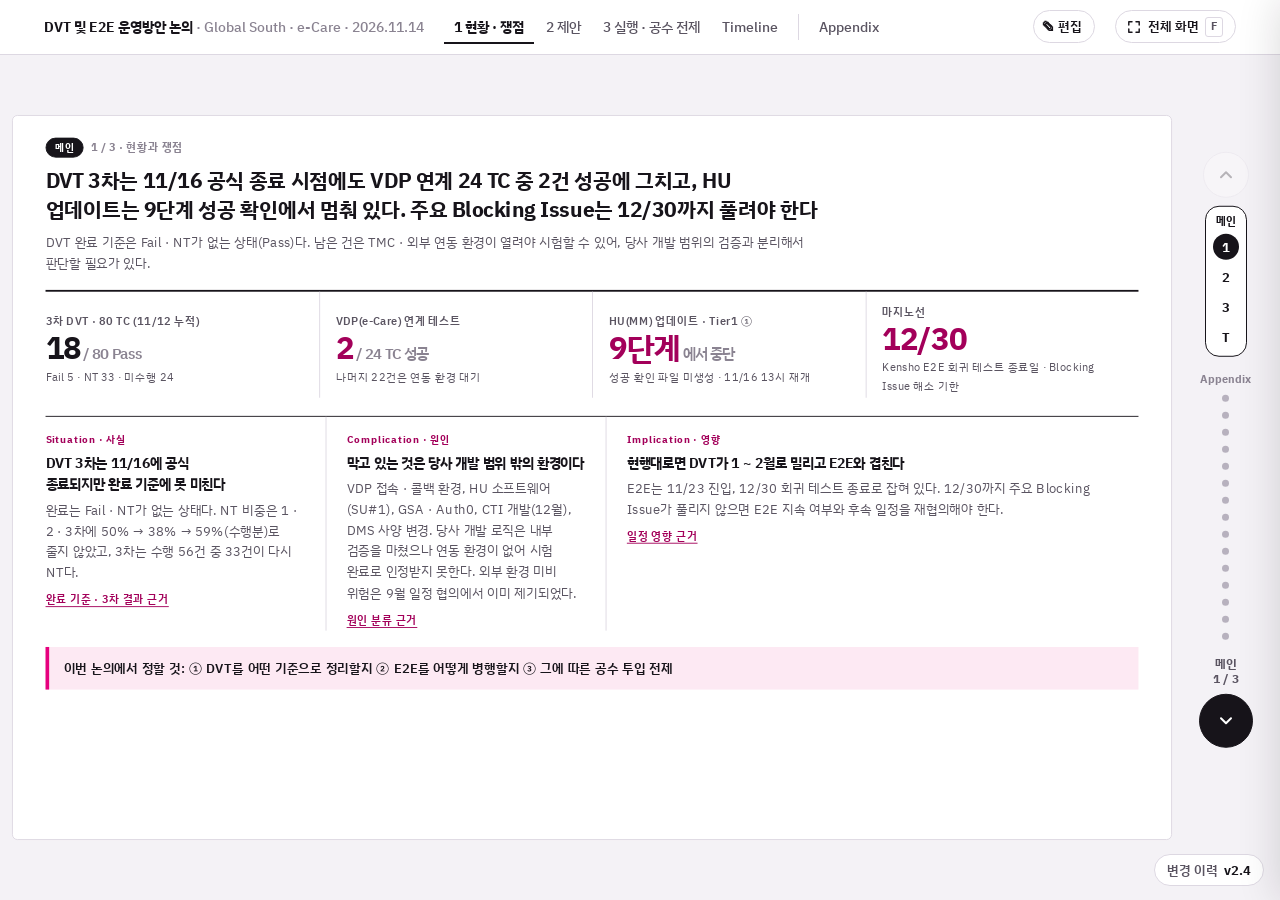
==== commit 5001168a: "v2.4: 화면 편집 — 블록 폭 조절(넓게 · 좁게 · 폭 최대) · 한 줄로(자동 글자 축소) Co-Authored-By: Claude Opus 5.5 <noreply@anth" ====
--- a/src/out/index.html
+++ b/src/out/index.html
@@ -753,7 +753,7 @@
   <div class="p-head"><button type="button" class="p-back" id="p-back"><svg viewBox="0 0 20 20" aria-hidden="true"><path d="M12 5 7 10l5 5" fill="none" stroke="currentColor" stroke-width="2" stroke-linecap="round" stroke-linejoin="round"/></svg>돌아가기</button><div><small id="p-kicker"></small><h3 id="p-title"></h3></div><button type="button" class="p-close" id="p-close">닫기</button></div>
   <div class="p-body" id="p-body"></div>
 </aside>
-<script id="data" type="application/json">{"meta":{"title":"DVT 및 E2E 운영방안 논의","project":"Global South · e-Care","date":"2026.11.14","asof":"11/14 논의 · Teams 11/13 · Confluence 11/12 · GSP DB 11/11 기준","changelog":[{"v":"v2.3","at":"2026.11.16","items":["화면 편집: 블록 이동(▲ 위로 · ▼ 아래로 · Alt+↑/↓) 추가 — edits.json moves 로 저장","화면 편집: 한글 입력 중 Enter 줄바꿈 · 가로 배치 블록 줄바꿈 표시 보완"]},{"v":"v2.2","at":"2026.11.14","items":["11/13 이준제 보고(Teams) 반영: MS 장애로 다산 메일 · VPN 비밀번호 수신 불가 → VPN 1개로 진행, VDP Diag와 DMS 동시 진행 불가","HU(MM) 업데이트 현황 정정: ‘9단계 중 3단계’ → Tier1 업데이트 ①의 9단계(성공 여부 확인)에서 중단, 결과 파일 미생성","VDP Diag 24 TC 중 2건 성공 · 3번째 문의 중, DMS 기준 정보 연동 미진행. 세 건 모두 11/16(월) 재개(VDP 10시 · HU 13시)"]},{"v":"v2.1","at":"2026.11.14","items":["현황 반영: VDP(e-Care) 연계 테스트 24 TC 중 2건 성공, HU 펌웨어 업데이트 9단계 중 3단계에서 중단","12/30을 Kensho E2E 회귀 테스트 종료일이자 주요 Blocking Issue 해소 마지노선으로 명시(1장 · 3장 · Timeline)","Copilot 제안(E2E Conditional Entry 핸드오프 패키지) 반영: ‘DVT Open Item 유지 + E2E 조건부 진입’ 표현, Gate G-01 ~ G-09, 11/20 진입 판정, 자원 · 계약 유지 전제","Appendix 추가: Gate, Copilot 제안 분석, 출처별 적용 한계. 패키지의 Risk Register 예시 행과 공수 수치(CCB v43)는 미반영"]},{"v":"v2.0","at":"2026.11.14","items":["문서를 ‘DVT 및 E2E 운영방안 논의’로 확장 — 메인 3장(현황과 쟁점 · 제안 · 실행과 공수 전제) + Timeline + Appendix 구조로 재구성","근거는 메인 장표에서 오른쪽 서랍으로 열리고, 서랍의 [부록에서 자세히] 버튼으로 해당 Appendix 페이지로 이동","기종결 · 11/15 종결 예정인 LG U+ 조치 항목(단말 개통 · uCube · 케이블 · 보안정책 등) 삭제","11/14 DVT · E2E 논의(회의록 · 화이트보드)를 반영: 조건부 승인안, 대안 비교, 공수 협의 전제, E2E 병행 트랙","이전 화면 편집 내용(edits.json)은 페이지 구조가 바뀌어 적용되지 않음"]},{"v":"v1.3","at":"2026.11.14","items":["화면 편집: 글자 서식 추가 — 굵게 · 기울임 · 밑줄 · 취소선(편집 중 선택한 글자, 또는 블록 · 글상자 전체), 글자 크기 조절(A− / A+)"]},{"v":"v1.2","at":"2026.11.14","items":["화면 편집: 글자 줄바꿈(Enter) 지원, 글상자 · 도형 크기를 8방향 핸들로 조절, 되돌리기를 일반적인 Undo 아이콘으로 변경"]},{"v":"v1.1","at":"2026.11.14","items":["화면 편집 기능 추가 — 상단 바 ✎ 편집에서 글자 수정, 도형(사각형 · 원 · 선 · 화살표 · 글상자), 블록 배경 · 글자색 변경","수정 내용은 edits.json 에 저장되어 git 에 커밋되고, 자동 배포로 사이트에 반영 (저장은 GitHub 토큰이 있는 편집자만 가능)","파비콘 추가. 보드의 숫자 · 근거 데이터는 v1 과 동일"]},{"v":"v1","at":"2026.11.14","items":["1 · 2 · 3차 DVT 결과(Confluence)와 PM 정례 10/07 ~ 11/11, E2E 사전준비, GSP DB 이슈트래킹을 한 보드로 정리","NT 원인을 원인 제공 조직(TMC · TMKR 측 협력사 · Dasan)별로 분류","3차 결과는 11/12 누적까지 반영. 11/13 HU 업데이트 · VDP Diag 1차 결과는 미게시라 미반영"]}]},"src":{"r1":{"t":"1차 DVT 결과","u":"https://toyotasystem.atlassian.net/wiki/spaces/GSP/pages/1077018632"},"r2":{"t":"2차 DVT 결과","u":"https://toyotasystem.atlassian.net/wiki/spaces/GSP/pages/1103003658"},"r3":{"t":"3차 DVT 결과 (v4, 11/12)","u":"https://toyotasystem.atlassian.net/wiki/spaces/GSP/pages/1133412396"},"st":{"t":"DVT_SystemTest (TC 문서)","u":"https://toyotasystem.atlassian.net/wiki/spaces/GSP/pages/1016135985"},"pm1007":{"t":"(10/07) PM 정례회의","u":"https://toyotasystem.atlassian.net/wiki/spaces/GSP/pages/1079279680"},"pm1021":{"t":"(10/21) PM 정례회의","u":"https://toyotasystem.atlassian.net/wiki/spaces/GSP/pages/1100906654"},"pm1028":{"t":"(10/28) PM 정례회의","u":"https://toyotasystem.atlassian.net/wiki/spaces/GSP/pages/1113784433"},"pm1103":{"t":"(11/03) PM 정례회의","u":"https://toyotasystem.atlassian.net/wiki/spaces/GSP/pages/1121189948"},"pm1111":{"t":"(11/11) PM 정례회의","u":"https://toyotasystem.atlassian.net/wiki/spaces/GSP/pages/1137704961"},"pre":{"t":"E2E 사전준비 (11/11)","u":"https://toyotasystem.atlassian.net/wiki/spaces/GSP/pages/1133608962"},"sch":{"t":"E2E 세부일정 (11/03)","u":"https://toyotasystem.atlassian.net/wiki/spaces/GSP/pages/1121320967"},"db":{"t":"GSP DB · 이슈트래킹 통합본 (11/11)","u":""},"hp":{"t":"E2E Conditional Entry Handoff 패키지 (Copilot 제안, 11/14)","u":"","n":"내부 자료"},"pmr":{"t":"E2E · DVT PM 보고서 (11/06)","u":"","n":"내부 자료"},"wk":{"t":"주간보고 10월 3주차 (10/19)","u":"","n":"내부 자료"},"mail0915":{"t":"일정 협의 요청 메일 (9/15)","u":"","n":"내부 자료"},"mail1027":{"t":"추가 투입 공수 관련 메일 (10/27)","u":"","n":"내부 자료"},"ccb":{"t":"추가 인력 투입 CCB (11/07 v43)","u":"","n":"내부 자료"},"cto":{"t":"CTO DVT Gating 프로세스","u":"","n":"일반 원칙"},"tm1113":{"t":"Teams 11/13 17:55 이준제 보고 (DVT 3차 진행 현황)","u":"","n":"내부 자료"}},"rounds":[{"id":"r1","name":"1차","period":"10/06 ~ 10/14","scope":"GS","tc":290,"pass":132,"fail":14,"nt":144,"rest":0,"src":"r1","note":"e-Care 미실시(9/22 계획: “e-Care가 테스트 불가라서 GS만”)"},{"id":"r2","name":"2차","period":"10/22 ~ 10/30","scope":"GS + e-Care(OPW·CCW)","tc":854,"pass":523,"fail":8,"nt":323,"rest":0,"src":"r2","note":"CCW 236 TC 전량 NT (CTI 미개발)"},{"id":"r3","name":"3차","period":"11/11 ~ (진행 중)","scope":"GS + e-Care + DMS + VDP Diag","tc":80,"pass":18,"fail":5,"nt":33,"rest":24,"src":"r3","note":"11/12 누적. 미수행 24건은 VDP Diag 신규 TC(11/13 TMC와 시험 예정)"}],"daily":{"r1":{"head":["일자","Acted","Pass","Fail","NT","Remained TC"],"rows":[["10/06","40","22","15","3","250"],["10/07","290","50","207","33","0"],["10/08","125","36","52","37","165"],["10/12","215","71","106","38","75"],["10/13","290","119","14","157","-"],["10/14 (통합)","290","132","14","144","-"]],"notes":["원본 표의 Planned(old)는 일자별 38·64·69·56·63, 합계 290. 10/12·10/13은 Planned(new) 82·83으로 재계획","10/07 Fail 207건 → 10/13 14건: 10/07 PM 정례에서 “Block 분류 폐지, Block은 Fail로 재분류, NT는 진입 자체가 불가한 항목으로 한정”하기로 한 뒤 재판정·재시험이 이어짐","GSP DB 정리: 10/13 NT 157건 중 112건이 선행 Fail에 의한 Block(Skip Vehicle Association 등)"]},"r2cum":{"head":["일자","누적 Acted","Pass","Fail","NT","비고"],"rows":[["10/22","598","199","37","362","CCW 236 포함"],["10/23","667","350","29","288","선행조건 NT를 시험 가능 조건으로 변경"],["10/26","755","411","30","314","Fail에 의한 Blocked 포함"],["10/28","833","501","16","316",""],["10/29","839","512","13","314",""],["10/30","854","523","8","323","최종"]]},"r2area":{"head":["영역","TC","Pass","Fail","NT"],"rows":[["Global South (GS)","326","262","5","59"],["오퍼레이션 웹 (OPW)","292","261","3","28"],["콜센터 웹 (CCW)","236","0","0","236"],["합계","854","523","8","323"]]},"r3area":{"head":["영역","TC","구성","Pass","Fail","NT","미수행"],"rows":[["GS","20","2차 Fail 5 + NT 15","2","3","15","0"],["e-Care (OPW)","9","2차 Fail 3 + NT 6","9","0","0","0"],["DMS 연동","27","Fail 6 + NT 21","7","2","18","0"],["VDP (Diag) 연동","24","3차 신규 TC","0","0","0","24"],["합계","80","","18","5","33","24"]]},"r3day":{"head":["일자","Planned","Acted","Pass","Fail","NT","Remained TC"],"rows":[["11/11","-","55","11","9","35","25"],["11/12","1","8","7","1","0","24"],["11/12 누적","","56","18","5","33","24"],["11/13","24","","","","",""],["11/16 ~ 11/19","TBD","","","","",""]],"notes":["11/12 Acted 8건 중 7건은 11/11 Fail 재시험(누적 Acted 55 → 56). 누적 Fail 9 → 5, NT 35 → 33","OPW 9건은 2차 Fail 3 + NT 6 전량 Pass(11/12)","11/13 이후 결과는 Confluence에 아직 게시되지 않음(조회 11/14). 결과 페이지에는 첨부가 없음"]}},"ntWhy":{"total":323,"parts":[{"k":"ccw","label":"CCW","n":236,"cause":"CTI 미개발","owner":"tck","fact":"10/21 PM: “Call Center Web은 CTI 미연동 항목에 대해 사유를 기재하여 N/T 처리”. 11/03 PM: “CTI 미개발 영향으로 N/T 비중이 높은 상황”"},{"k":"gs","label":"GS","n":59,"cause":"HU·MM·GSA + 선행 Fail","owner":"mix","fact":"2차 결과표: “Fail에 의한 Blocked 포함”. 11/11 PM: “MM Update 이후 기존 N/T였던 요금제/Provisioning 관련 항목 재검증”"},{"k":"opw","label":"OPW","n":28,"cause":"VDP·DMS 연동","owner":"mix","fact":"10/21 PM: “TMC/VDP, TCK/CTI, DMS 등 외부 연동 제약으로 전체 TC 수행 제한”. 10/28 PM: “e-Care는 Emulator 기반 검증 비중이 높아 실제 연동 검증에는 제약”"}],"owners":[{"id":"tmc","name":"TMC","sub":"일본 원청 · VDP · TSC","tone":"a"},{"id":"tck","name":"TMKR 측 협력사","sub":"TCK(CTI) · SE파트너스(DMS)","tone":"b"},{"id":"dsn","name":"Dasan","sub":"개발 · 시험 수행","tone":"d"}],"blockers":[{"id":"cti","owner":"tck","title":"CTI 미개발 → 콜센터 웹 시험 불가","iss":"ISS-001","tc":"CCW 236 TC (2차 NT의 73%)","when":"12월 (확정일 없음)","facts":["10/28 PM: 대체방안은 안정성 우려로 철회, 정식 추가 개발 착수 — 약 1개월 반 소요","11/03 PM: 완료 시점 12월 수준, 실제 연동 가능 시점은 TCK와 재확인 필요","E2E 사전준비 #10 CTI 중계: 상태 ‘외부일정대기’, 마감일 ‘???’, PIC TMKR","GSP DB: TCK 견적이 Dasan 회신 누락으로 홀딩된 기간이 있었음(10/22, 권다운 지적)"],"src":["pm1028","pm1103","pre","db"]},{"id":"vdp","owner":"tmc","title":"VDP 접속정보 지연·오류 → e-Care 진단 데이터 미수신","iss":"ISS-002 · 025","tc":"VDP Diag 24 TC 미수행, OPW NT 일부","when":"11/13 1차 · 11/16 ~ 20 2차","facts":["10/28 PM: 접속 지연 원인은 Endpoint URL·IP·API Key 등 접속정보 확보 지연. 접속 후에도 ‘유효하지 않은 차량’ Error","GSP DB: TMC 접속정보·Endpoint·ID 안내 오류·누락이 10/6 ~ 11/2 반복(Dasan 정리표), CoCo 5 / Diag 032로 ID 안내 불일치","11/11 Teams(이준제): “아직도 연동이 안 되기 때문에 의미는 없다, API 테스트 가능 여부만 의미”","E2E 사전준비: VDP Diag 별도 접속정보 필요, GetAllDTC 결과 수신 테스트 지연(Backlog PRJ_0333-32)"],"src":["pm1028","db","pre"]},{"id":"hu","owner":"tmc","title":"HU 소프트웨어가 SU#1 → MM Flag 미반환, HU 화면 시험 불가","iss":"ISS-003 · 004","tc":"GS NT 중 요금제·Provisioning·HU 화면 항목","when":"11/13 원격 업데이트(TMC 지원)","facts":["11/03 PM: HU 물리 연결은 완료, Firmware 미수령으로 OTT·Wi-Fi·e-Care 화면 기반 검증 제한","E2E 사전준비 #4 SU#2 H/U SW Update: ‘진행중’, PIC TMC","11/11 TMC MM팀(Kawata): TMKR HU가 SU#1 SW라서 MM Provisioning 불가. TMC 사양 문제는 아님","GSP DB는 원인을 ‘TMC 공급 HU SW 구버전 + 한국 측 업데이트 미실행’ 복합으로 기록"],"src":["pm1103","pre","db"]},{"id":"gsa","owner":"tmc","title":"GSA 신규 버전·Auth0 → 딥링크 흰 화면","iss":"ISS-007","tc":"GS GSA·DeepLink 항목","when":"TMC 일정 대기","facts":["E2E 사전준비 #14·#17: GSA App 신규 버전·Service Package 수정본 ‘외부일정대기’, PIC TMC","GSP DB: Global App이 TMC Auth0(tr-th-acos)를 써서 Local App 딥링크 시 흰 화면 — TMC가 원인 인정(11/6)","11/11 PM: DVT 3차 중점 항목에 GSA 설치·Login, DeepLink/상품가입 Flow 포함"],"src":["pre","db","pm1111"]},{"id":"dtc","owner":"tmc","title":"DTC 재현 방법(CANoe) 미확정","iss":"Backlog PRJ_0333-54","tc":"e-Care 경고·DTC 시나리오","when":"미정","facts":["E2E 사전준비 #5: e-Care 시험용 고장진단코드 생성·재현 ‘진행중’, TMC에서 유형별 코드 발생 필요, PIC TMC","10/21 PM: CANoe 파일 제공을 TMC에 요청 중, 지연 시 TMC가 직접 Warning Event Trigger하는 방안 병행 문의"],"src":["pre","pm1021"]},{"id":"dms","owner":"tck","title":"DMS 사양 변경 지속 → 시나리오 재작성","iss":"ISS-008","tc":"DMS 연동 27 TC (3차 NT 18)","when":"API 5 → 24개 반영 중","facts":["10/21 PM: DVT 진행 중 DMS 추가 요구사항이 지속 유입, 10/23 기준 개발 범위 Freeze 합의","E2E 사전준비 #9: DMS API 개통 5 → 24개 변경, 시나리오 업데이트 필요, PIC TMKR","e-Care IF 정의서 v1.23(11/05): warningClearFlag 처리 등 변경 계속","11/11 e-Care4: DMS 칩 생성 기준 변경 제안(선호센터 칩 우선) — 결정 대기"],"src":["pm1021","pre","db"]},{"id":"fix","owner":"dsn","title":"2차 Fail 8건 수정 · 3차 재시험","iss":"ISS-009","tc":"GS Fail 5 · OPW Fail 3","when":"OPW 3건 11/12 Pass, GS 잔여 Fail 3","facts":["11/03 PM: Fail 8건은 3차 전 수정 가능한 범위로 판단","3차 11/12 누적: OPW 9건 전량 Pass, GS Pass 2 · Fail 3 · NT 15","GSP DB: Dasan 측 CTI 견적 회신 누락(10/22)이 CTI 일정 홀딩에 영향"],"src":["pm1103","r3","db"]}]},"remain":{"r3":{"pass":18,"fail":5,"nt":33,"rest":24,"tc":80},"carry":[{"k":"GS","nt2":59,"in3":15},{"k":"OPW·DMS","nt2":28,"in3":27},{"k":"CCW","nt2":236,"in3":0}],"carryNote":"3차 범위 정의는 “2차 DVT의 fail 항목과 fail에 따른 N/T 항목”(3차 결과 페이지). 3차 NT 편성은 GS 15 + e-Care 6 + DMS 21 = 42. OPW·DMS의 27은 2차 OPW NT 28과 대응한다고 보고 계산한 값으로, DMS 27건의 2차 근거 행은 결과표에서 직접 확인되지 않음(2차 Fail은 GS 5·OPW 3뿐인데 3차 DMS는 Fail 6으로 표기)"},"deck":{"s1":{"kicker":"1 / 3 · 현황과 쟁점","title":"DVT 3차는 11/16 공식 종료 시점에도 VDP 연계 24 TC 중 2건 성공에 그치고, HU 업데이트는 9단계 성공 확인에서 멈춰 있다. 주요 Blocking Issue는 12/30까지 풀려야 한다","lede":"DVT 완료 기준은 Fail · NT가 없는 상태(Pass)다. 남은 건은 TMC · 외부 연동 환경이 열려야 시험할 수 있어, 당사 개발 범위의 검증과 분리해서 판단할 필요가 있다.","kpis":[{"k":"ev:status","small":"3차 DVT · 80 TC (11/12 누적)","v":"18","em":"/ 80 Pass","d":"Fail 5 · NT 33 · 미수행 24"},{"k":"ev:vdp","small":"VDP(e-Care) 연계 테스트","v":"2","em":"/ 24 TC 성공","d":"나머지 22건은 연동 환경 대기","hot":true},{"k":"ev:hu","small":"HU(MM) 업데이트 · Tier1 ①","v":"9단계","em":"에서 중단","d":"성공 확인 파일 미생성 · 11/16 13시 재개","hot":true},{"k":"ev:deadline","small":"마지노선","v":"12/30","em":"","d":"Kensho E2E 회귀 테스트 종료일 · Blocking Issue 해소 기한","hot":true}],"cols":[{"tag":"Situation · 사실","head":"DVT 3차는 11/16에 공식 종료되지만 완료 기준에 못 미친다","body":"완료는 Fail · NT가 없는 상태다. NT 비중은 1 · 2 · 3차에 50% → 38% → 59%(수행분)로 줄지 않았고, 3차는 수행 56건 중 33건이 다시 NT다.","ev":"ev:complete","more":"완료 기준 · 3차 결과 근거"},{"tag":"Complication · 원인","head":"막고 있는 것은 당사 개발 범위 밖의 환경이다","body":"VDP 접속 · 콜백 환경, HU 소프트웨어(SU#1), GSA · Auth0, CTI 개발(12월), DMS 사양 변경. 당사 개발 로직은 내부 검증을 마쳤으나 연동 환경이 없어 시험 완료로 인정받지 못한다. 외부 환경 미비 위험은 9월 일정 협의에서 이미 제기되었다.","ev":"ev:cause","more":"원인 분류 근거"},{"tag":"Implication · 영향","head":"현행대로면 DVT가 1 ~ 2월로 밀리고 E2E와 겹친다","body":"E2E는 11/23 진입, 12/30 회귀 테스트 종료로 잡혀 있다. 12/30까지 주요 Blocking Issue가 풀리지 않으면 E2E 지속 여부와 후속 일정을 재협의해야 한다.","ev":"ev:impact","more":"일정 영향 근거"}],"ask":"이번 논의에서 정할 것: ① DVT를 어떤 기준으로 정리할지 ② E2E를 어떻게 병행할지 ③ 그에 따른 공수 투입 전제"},"s2":{"kicker":"2 / 3 · 제안","title":"당사 개발 범위는 조건부 승인하되 잔여 항목은 Open Item으로 유지하고, E2E는 조건부로 진입(Conditional Go)하는 안을 제안한다","lede":"‘DVT 완료’가 아니라 ‘DVT Open Item 유지 + E2E 조건부 진입’으로 분리해 표기한다. 현행 유지와 전면 재일정은 종료 시점이 불확실하다.","optHead":["","A. 현행 유지","B. Open Item 유지 + 조건부 진입 (제안)","C. 전면 재일정"],"optRows":[["방식","Fail · NT 0이 될 때까지 DVT 연장","당사 개발 범위만 조건부 승인, 외부 영역은 Open Item으로 유지 · 별도 재시험","DVT · E2E 일정 전체 재수립"],["DVT","1 ~ 2월 (외부 환경 해소에 종속)","Pass · 완료로 표기하지 않음. 조건 확정 후 약 1개월 추가 검증, 잔여는 환경 확보 후 재시험","재수립 일정에 따름 (미정)"],["E2E 영향","11/23 진입과 충돌, 기간 중첩","DVT와 이중 트랙 병행, 12/30까지 Blocking 해소","진입 시점 후퇴"],["필요 결정","DVT 기간 변경 (CCB 연계)","TMKR의 조건부 승인 + 11/20 진입 판정","전 일정 합의"]],"optEv":["ev:optA","ev:optB","ev:optC"],"scopeTitle":"조건부 승인 범위(안)","scopeIn":["서비스 가입","ACOS 인터페이스","VDP 연계 테스트"],"scopeOut":["TMC 영역 — HU 기능 등 외부 연동 환경에 종속된 시험"],"scopeOpen":["조건 항목의 최종 확정","승인 후 개발 완료 검증의 지속 기간"],"word":"표현 원칙: ‘DVT 완료 · 조건부 완료’ 대신 ‘DVT Open Item 유지 + E2E 조건부 진입’. E2E는 잔여 DVT 재시험을 대체하지 않는다.","decide":"TMKR 결정 요청: 위 범위로 조건부 승인하고, 외부 영역은 Open Item으로 남겨 별도 일정으로 재시험한다. 진입 가부는 9개 Gate(G-01 ~ 09) 충족 여부로 11/20에 서면 판정한다."},"s3":{"kicker":"3 / 3 · 실행과 공수 전제","title":"E2E는 회귀 테스트 중심으로 병행 진입하고, 공수는 아래 다섯 가지 전제가 충족되는 범위에서 투입한다. 12/30이 마지노선이다","lede":"전제가 하나라도 달라지면 일정과 공수가 함께 달라진다. 이 장표는 공수 협의의 합의 대상이다.","premHead":["#","전제","충족 조건","충족되지 않으면"],"prem":[["1","DVT 정리 기준","조건부 승인 범위(서비스 가입 · ACOS IF · VDP)를 TMKR이 확정. 잔여는 Pass 전환 없이 Open Item 유지","연장 공수는 CCB 안건으로 별도 협의"],["2","E2E 진입 조건","일본 측이 회귀 테스트(Regression)를 준비(11/16 ~ 17 협의) + 11/20 Gate 판정","E2E 전체 재일정"],["3","외부 환경 해소","HU(MM) 업데이트 완료 · VDP 연계(24 TC) · CTI 완료를 12/30 이전에 확정 · 해소","12/30 초과 시 E2E 지속 여부 · 후속 일정 재협의. 해소 전 구간은 대기가 아닌 별도 범위"],["4","범위 변경","DMS 등 사양 변경은 TC 문서 기준으로 신규 · 재수행 범위 확정","변경분은 근거 기준으로 별도 협의"],["5","자원 · 계약 유지","잔여 검증 · 결함 수정 · 재시험 인력의 유지 기간과 최소 인원을 서면 확정. 추가 공수는 자동 승인이 아님","조건부 진입 보류, CCB 협의"]],"premEv":["ev:p1","ev:p2","ev:p3","ev:p4","ev:p5"],"tracks":[{"h":"E2E #1 · 병행 진입 (~ 12/30)","b":"회귀 테스트(Regression) + ACOS IF 기반 TC. 회귀용 24 DCM 기자재 활용(Global · ACOS 대상). 12/30까지 Blocking Issue 해소가 전제","ev":"ev:e2e1"},{"h":"E2E #2 · 정상 상태 전제","b":"외부 환경이 정상일 때 가능한 시나리오. 현재 상태로는 불가해 순연","ev":"ev:e2e2"}],"next":["11/16(월) DVT 3차 Fail 결과와 DVT · E2E 자료 정리, 일본 측 회귀 테스트 준비 여부 협의(~ 17일)","11/20 Go / Conditional Go / No-Go 서면 판정(PM 보고 제안)","11/23 조건부 진입, 12/30까지 Blocking Issue 해소 · 회귀 테스트 종료"],"tl":"타임라인 전체 보기"},"tl":{"kicker":"Timeline · DVT / E2E 운영 일정(안)","title":"11/20 판정으로 조건부 진입하고, 12/30(마지노선)까지 Blocking Issue를 풀어 회귀 테스트를 마친다","lede":"12/30은 Kensho E2E 회귀 테스트 종료일이자 주요 Blocking Issue 해소 기한이다. 점선은 미확정 구간이다.","start":[2026,11,13],"days":49,"marks":[{"d":[2026,11,13],"l":"11/13","ev":"ev:t1113"},{"d":[2026,11,16],"l":"11/16 (월)","ev":"ev:t1116"},{"d":[2026,11,17],"l":"11/17","ev":"ev:t1117"},{"d":[2026,11,20],"l":"11/20 판정","ev":"ev:t1120"},{"d":[2026,11,23],"l":"11/23","ev":"ev:t1123"},{"d":[2026,12,30],"l":"12/30 마지노선","ev":"ev:deadline","dead":true}],"lanes":[{"h":"DVT","sub":"3차","bars":[{"a":[2026,11,13],"b":[2026,11,16],"t":"dvt","l":"3차 공식 종료 11/16"},{"a":[2026,11,16],"b":[2026,12,16],"t":"cond","dash":true,"l":"조건부 승인 범위 검증 (약 1개월, 미확정)","ev":"ev:optB"}]},{"h":"외부 환경","sub":"해소 시점","bars":[{"a":[2026,11,13],"b":[2026,11,14],"t":"ext","l":"HU 업데이트 (9단계 확인에서 중단)","pin":true,"ev":"ev:hu"},{"a":[2026,11,16],"b":[2026,11,20],"t":"ext","l":"VDP Diag 2차 (연계 2/24)","ev":"ev:vdp"},{"a":[2026,12,1],"b":[2026,12,30],"t":"ext","dash":true,"l":"CTI 개발 완료 (12월, 일자 미정)","ev":"ev:cause"}]},{"h":"E2E #1","sub":"회귀 · ACOS IF","bars":[{"a":[2026,11,23],"b":[2026,12,30],"t":"e2e","l":"회귀 테스트 + ACOS IF 기반 TC (일본 측 준비 전제)","ev":"ev:e2e1"}]},{"h":"E2E #2","sub":"정상 상태 전제","bars":[{"a":[2026,12,1],"b":[2026,12,30],"t":"late","dash":true,"l":"현재 상태로는 불가 → 순연","ev":"ev:e2e2"}]}],"notes":["11/16 ~ 17 일본 측 협의 결과에 따라 E2E #1 병행 또는 전체 재일정","12/30까지 주요 Blocking Issue 미해소 시 E2E 지속 여부와 후속 일정 재협의","DVT 기간 변경은 CCB 연계 안건"]},"ev":{"status":{"kicker":"근거 · 3차 DVT","title":"3차 80 TC 중 Pass 18, 미검증 62","facts":["11/12 누적: Pass 18 · Fail 5 · NT 33 · 미수행 24 (80 TC)","미수행 24건은 VDP Diag 신규 TC — TMC 연동이 열려야 시작","수행한 56건 중 33건(59%)이 NT — 2차에서 막혔던 TC가 같은 조건에서 다시 NT","NT 비중 추이: 1차 50%(144/290), 2차 38%(323/854), 3차 59%(33/56)"],"src":["r1","r2","r3"],"apx":"apx-r3"},"complete":{"kicker":"근거 · 완료 기준","title":"Fail · NT가 없어야 Pass","facts":["11/14 논의: DVT 완료는 Fail · NT가 없는 상태","10/07 PM 합의: NT는 진입 자체가 불가한 항목, 진입 후 실패는 Fail","일반 품질 Gate 원칙: 단순 기간 종료가 아니라 사전 정의된 기준과 증적을 충족해야 다음 단계로 이행(CTO DVT Gating 준거 — 본 프로젝트 직접 적용 기준은 아님)"],"src":["pm1007","cto"],"apx":"apx-mtg"},"vdp":{"kicker":"근거 · VDP","title":"VDP(e-Care) 연계 테스트 24 TC 중 2건 성공","facts":["11/13 이준제 보고: 24 TC 중 2건 성공, 3번째 TC는 성공 여부를 TMC에 문의 중. 11/16(월) 10시 재개","11/13 MS 장애로 다산 메일 수 · 발신 불가 → 메일로 받는 VPN 비밀번호를 받지 못해 이준제 VPN 1개로만 진행 — VDP Diag와 DMS 기준 정보 시험을 동시에 할 수 없었음","VDP 접속정보 지연 · 오류, 콜백(CoCo Callback) 미수신으로 DTC 수집 후속 처리 미검증","일본 측 VDP 서버 정보는 10/05 제공 예정이었음(9/15 일정 협의 메일). 외부 환경 준비 전 착수 시 미시험 증가 · 결과 유효성 저하 가능성을 사전 제기","VDP Diag 2차 11/16 ~ 20 예정"],"src":["tm1113","pm1028","mail0915","pmr","db"],"apx":"apx-cause"},"hu":{"kicker":"근거 · HU","title":"HU(MM) 업데이트 — Tier1 업데이트 ①의 9단계(성공 여부 확인)에서 중단","facts":["11/13 이준제 보고: 업데이트 절차 ④ Tier1 업데이트 ① → 9단계 ‘성공 여부 확인’에서 중단. write_result_sub_sucess.txt 파일이 생성되지 않음","11/16(월) 13시 TMC 카키하라 상과 이어서 진행 예정","v2.1의 ‘9단계 중 3단계’ 표기는 11/13 보고와 달라 이번 판에서 정정","HU 소프트웨어가 SU#1 → MM Flag 미반환, Wi-Fi · OTT · Digital Key 등 HU 기반 시험 제한","HU 환경 미구축 31건이 1차 NT의 일부(10/19 스냅샷)"],"src":["tm1113","pm1103","pre","wk"],"apx":"apx-cause"},"deadline":{"kicker":"근거 · 마지노선","title":"12/30 = 회귀 테스트 종료일 · Blocking Issue 해소 기한","facts":["Kensho E2E 회귀 테스트 종료일(E2E 세부일정상 e-Care E2E 종료일 12/30)","11/14 논의: 주요 Blocking Issue가 12/30에는 풀려야 한다는 의미의 마지노선","미해소 시 E2E 지속 여부와 후속 일정을 관련 당사자가 재협의(조건부 진입 승인문 원칙)"],"src":["sch","hp"],"apx":"apx-gate"},"cause":{"kicker":"근거 · 원인","title":"NT의 원인은 외부 연동 환경","facts":["CTI 미개발: CCW 236 TC(2차 NT의 73%), 완료 12월 — TMKR 측 협력사 영역","TMC: VDP 접속정보 · 콜백, HU 소프트웨어(SU#1), GSA · Auth0, DTC 재현 방법 미확정","DMS 사양 변경 지속: API 5 → 24개, 시나리오 재작성","1차 NT 144건 중 Blocked 104 + HU 환경 미구축 31 = 135건(93.8%)이 선행조건 · 환경 제약과 연관(10/19 스냅샷)","11/14 논의: 당사 개발 로직은 내부 검증 완료"],"src":["pm1028","pm1103","pre","wk","db"],"apx":"apx-cause"},"impact":{"kicker":"근거 · 일정 영향","title":"현행 방식이면 1 ~ 2월","facts":["현행 방식(Fail · NT 0까지)을 이어가면 DK 완료 기준으로 1 ~ 2월까지 걸릴 수 있다","E2E 현행 진입 11/23과 중첩 — 11/03 PM 합의: E2E 진입 시점에는 알려진 제약으로 NT가 생기지 않도록 일정 재구성","DVT 기간 변경은 CCB 안건과 연계된다(기존 1개월 → 1.5개월 변경안)"],"src":["pm1103","pm1111","ccb"],"apx":"apx-plan"},"optA":{"kicker":"근거 · 대안 A","title":"현행 유지","facts":["Fail · NT가 0이 될 때까지 DVT를 연장","외부 환경(HU · VDP · CTI) 해소 일정에 종속되어 종료일을 약속할 수 없음","E2E와 일정이 겹치고 DVT 기간 변경은 CCB 안건"],"apx":"apx-opt"},"optB":{"kicker":"근거 · 대안 B (제안)","title":"Open Item 유지 + E2E 조건부 진입","facts":["당사 개발 범위(서비스 가입 · ACOS IF · VDP 연계)에 한정해 조건부 승인","TMC 영역(HU 기능 등)은 범위에서 제외, Open Item으로 유지하고 환경 확보 후 별도 재시험","DVT를 완료 · Pass로 표기하지 않음 — E2E 진입 승인과 DVT 완료 승인을 분리(Copilot 제안)","승인 후에도 개발 완료 검증 약 1개월 추가","TMKR이 판단해야 한다 — 당사가 임의로 종결하지 않음"],"src":["hp"],"apx":"apx-scope"},"optC":{"kicker":"근거 · 대안 C","title":"전면 재일정","facts":["일본 측 협의가 이루어지지 않거나 Gate를 충족하지 못하는 경우의 대안(No-Go / Scope Reduction)","DVT · E2E 일정 전체를 다시 수립하며 종료 시점은 미정"],"apx":"apx-opt"},"p1":{"kicker":"전제 1","title":"DVT 정리 기준","facts":["조건부 승인 범위: 서비스 가입 · ACOS 인터페이스 · VDP 연계 테스트","FAIL은 FAIL, 시험 불가는 N/T · External Blocked로 유지 — 일정을 이유로 Pass 전환하지 않음","승인 후 개발 완료 검증은 약 1개월(미확정)","미승인 시 DVT 연장분은 CCB 안건으로 협의"],"src":["hp"],"apx":"apx-man"},"p2":{"kicker":"전제 2","title":"E2E 진입 조건","facts":["Global South · ACOS 인터페이스 E2E는 현재 불가","회귀 테스트는 일본 측 담당이 준비하면 가능 — 11/16 ~ 17 협의","11/20 Gate G-01 ~ G-09 충족 여부로 Go / Conditional Go / No-Go 서면 판정(PM 보고 제안)","불가 시 전체 재일정"],"src":["pmr","hp"],"apx":"apx-gate"},"p3":{"kicker":"전제 3","title":"외부 환경 해소 (12/30)","facts":["HU(MM) 업데이트 완료, VDP 연계 24 TC, DMS 기준 정보 연동, CTI 개발(12월) 해소","12/30이 마지노선 — 이후에는 E2E 지속 여부 · 후속 일정 재협의","해소 전 구간은 시험 가능 범위가 아니므로 대기 공수와 구분"],"src":["pm1103","pre"],"apx":"apx-cause"},"p4":{"kicker":"전제 4","title":"범위 변경 처리","facts":["DMS API 5 → 24개 변경, VDP Diag 24 TC는 3차 신규","TMKR 의견(11/11, 합의 아님): 규격 변경에 따른 실제 개발 · 시험은 근거 기준으로 별도 검토 가능, 일정 지연에 따른 단순 대기는 인정 어려움"],"src":["pm1111"],"apx":"apx-man"},"p5":{"kicker":"전제 5","title":"자원 · 계약 유지","facts":["잔여 검증 · 결함 수정 · 재시험이 끝날 때까지 필요한 개발 · QA 인력과 계약 범위를 유지","기존 계획 · 인력 Shift · 실제 순증 공수 · DVT Carry-over 조치 범위를 분리 기록","조건부 진입 승인은 추가 공수 · 비용의 자동 승인이 아님","검토 의견(10/27): 기존 리소스를 어떻게 활용했는지까지 함께 봐야 함"],"src":["ccb","mail1027","hp"],"apx":"apx-man"},"e2e1":{"kicker":"E2E #1","title":"회귀 테스트 + ACOS IF 기반 TC (~ 12/30)","facts":["일본 측이 회귀 테스트를 준비하면 현 시점에도 수행 가능","회귀용 24 DCM 기자재는 준비 완료(사전준비 #2) — Global · ACOS 대상","회귀 테스트 종료일 12/30 = Blocking Issue 해소 마지노선","11/03 PM 합의: 시험 가능 범위를 세분화하고 시작부터 NT가 예상되는 TC를 최소화"],"src":["pm1103","pre","sch"],"apx":"apx-pre"},"e2e2":{"kicker":"E2E #2","title":"정상 상태를 전제로 한 시나리오","facts":["현재 상태(외부 환경 미비)로는 수행 불가 → 순연","E2E는 토요타 공식 검증 Event — 공식 문서(Spec · TC)를 기준으로 하며 구두 설명만으로 이슈를 종료하지 않음(11/11 PM)","E2E는 잔여 DVT 재시험의 대체 수단이 아님"],"src":["pm1111","hp"],"apx":"apx-pre"},"t1113":{"kicker":"Timeline","title":"11/13 — HU 업데이트 · VDP Diag 1차 · DMS (MS 장애)","facts":["MS 장애로 다산 메일 불가 → VPN 비밀번호 미수신, 이준제 VPN 1개로만 진행","HU(MM) 업데이트: Tier1 업데이트 ①의 9단계(성공 여부 확인)에서 중단 → 11/16 13시 재개","VDP Diag: 24 TC 중 2건 성공, 3번째 TC 성공 여부 문의 중 → 11/16 10시 재개","DMS 기준 정보 연동: VPN 미접속으로 진행 못 함 → 11/16 진행 예정","MM 업데이트 후 기존 NT 요금제 · Provisioning 재검증 대상"],"src":["tm1113"],"apx":"apx-cause"},"t1116":{"kicker":"Timeline","title":"11/16(월) — DVT 3차 공식 종료 · 11/13 미완 시험 재개","facts":["10시 VDP Diag 재개, 13시 HU(MM) 업데이트 재개(TMC 카키하라 상), DMS 기준 정보 연동 진행(11/13 이준제 보고)","DVT 3차 Fail 결과 정리(저녁까지)","DVT · E2E 자료 정리, 일본 측 협의(월 ~ 화)"],"apx":"apx-mtg"},"t1117":{"kicker":"Timeline","title":"11/17 — 현행 DVT 종료일","facts":["3차 결과 일정 칸: 11/17 ~ 11/19 TBD, E2E 세부일정은 11/17 종료"],"src":["r3","sch"],"apx":"apx-plan"},"t1120":{"kicker":"Timeline","title":"11/20 — E2E 진입 Gate 판정","facts":["PM 보고(11/06) 제안: 11/20에 범위 · 리스크를 서면 확정하고 Go / Conditional Go / No-Go 판정","판정 기준: 9개 Mandatory Gate(G-01 ~ G-09)","참고: 11/20은 진척 보고회 일자이기도 함"],"src":["pmr","hp"],"apx":"apx-gate"},"t1123":{"kicker":"Timeline","title":"11/23 — 현행 E2E 진입일","facts":["E2E 세부일정(11/03): 24SU#2 LifeCycle 11/23 ~ 11/30","PM 보고(11/06): 진입일은 유지 가능하나 전체 범위 Go가 아닌 조건부 범위 진입 가능성이 높음"],"src":["sch","pmr"],"apx":"apx-pre"}}},"apxNew":{"m1":{"id":"apx-mtg","code":"","title":"11/14 DVT · E2E 운영방안 논의 요약","message":"실무자 논의를 쟁점 · 방향 · 미결 · 후속 조치로 재구성했다.","head":["구분","내용"],"rows":[["쟁점","DVT 3차는 11/16 공식 종료이나 Fail · NT가 남음. 완료는 Fail · NT가 없어야 인정"],["현황 (11/13 보고)","VDP(e-Care) 연계 테스트 24 TC 중 2건 성공(3번째 문의 중). HU(MM) 업데이트는 Tier1 ①의 9단계 성공 확인에서 중단. DMS 기준 정보 연동은 MS 장애 · VPN 문제로 미진행. 모두 11/16 재개"],["원인","TMC 연동 환경 부족이 주원인. 당사가 개발한 로직은 내부 검증 완료"],["영향","현행 방식 유지 시 1 ~ 2월(DK 완료)까지 지속 가능"],["방향","당사 개발 범위(서비스 가입 · ACOS IF · VDP 연계)로 한정한 조건부 승인 — TMC 범위(HU 기능) 제외. 그래도 약 1개월 추가. 잔여는 Open Item 유지"],["주의","조건부 승인은 TMKR이 판단해야 한다(당사 임의 종결 불가). DVT 미완료는 CCB와 연계"],["E2E","Global South · ACOS IF E2E는 현재 불가. 일본 측이 준비하면 회귀 테스트는 가능 → DVT + E2E 이중 트랙. 월 · 화 협의에 달림, 안 되면 전체 재일정"],["마지노선","Kensho E2E 회귀 테스트 종료일 12/30 — 주요 Blocking Issue가 이때까지 풀려야 함"],["후속","11/16 저녁까지 3차 Fail 결과 정리(핵심 근거), 선행 정상화 시 정리 가능 항목 16일 처리, 이후 E2E 진입과 DVT 연장 통합 논의"],["미결","조건 항목 최종 범위, 승인 후 검증 지속 기간"]]},"m2":{"id":"apx-scope","code":"","title":"조건부 승인 범위(안)","message":"무엇을 승인 대상으로 하고, 무엇을 Open Item으로 분리하는지의 구분이다. 최종 항목은 TMKR 협의로 확정한다.","head":["구분","항목","기준","비고"],"rows":[["승인 대상","서비스 가입","당사 개발 · 내부 검증 완료","승인 후 개발 완료 검증"],["승인 대상","ACOS 인터페이스","당사 개발 범위","E2E #1과 연계"],["승인 대상","VDP 연계 테스트","당사 개발 범위 (현재 2/24)","접속 · 콜백 환경 확보 전제"],["Open Item","HU 기능 등 TMC 영역","외부 연동 환경에 종속 (HU 업데이트 9단계 확인에서 중단)","환경 확보 후 별도 재시험"],["Open Item","CTI 연동(CCW 236 TC)","CTI 개발 완료(12월) 후","별도 DVT"],["미결","조건 항목 최종 · 지속 일정","TMKR 협의","—"]]},"m3":{"id":"apx-opt","code":"","title":"대안 비교 상세 (A · B · C)","message":"세 가지 운영안의 종료 시점, 영향, 위험, 필요한 결정을 비교한다.","head":["","A. 현행 유지","B. Open Item 유지 + 조건부 진입 (제안)","C. 전면 재일정"],"rows":[["DVT","1 ~ 2월 (외부 환경 종속)","완료 · Pass 표기 없이 Open Item 유지, 약 1개월 추가 검증","미정"],["E2E","11/23 충돌","병행(이중 트랙), 12/30까지 Blocking 해소","후퇴"],["장점","기준 변경 없음","범위 확정 → 일정 약속 가능, 상태 왜곡 없음","충돌 없이 재수립"],["위험","종료일 불확실, 장기 공수 소요","TMKR 승인 필요, 범위 해석 차이, 12/30 초과 시 재협의","전체 지연, 합의 비용"],["필요 결정","DVT 기간 변경(CCB 연계)","조건부 승인 + 11/20 진입 판정","전체 재합의"],["선택 조건","외부 환경이 곧 정상화될 때","그렇지 않을 때(현재)","일본 측 협의가 불발되거나 Gate 미충족"]]},"m4":{"id":"apx-man","code":"","title":"공수 협의 전제","message":"공수 투입은 아래 전제를 기준으로 협의한다. 전제가 바뀌면 공수도 바뀐다.","head":["#","전제","충족 조건","충족되지 않으면","공수 연계"],"rows":[["1","DVT 정리 기준","조건부 승인 범위 확정, 잔여 Open Item 유지","연장분 CCB 협의","승인 후 검증 약 1개월분"],["2","E2E 진입 조건","일본 측 회귀 테스트 준비 + 11/20 Gate 판정","전체 재일정","E2E #1 투입 시점 결정"],["3","외부 환경 해소","HU 업데이트 · VDP 24 TC · CTI를 12/30 이전 해소","12/30 초과 시 재협의, 해소 전 구간은 별도 범위","해소 후 시험분만 투입"],["4","범위 변경","TC 문서 기준 신규 · 재수행 확정","근거 기준 별도 협의","신규 TC · 재수행분"],["5","자원 · 계약 유지","잔여 검증 · 수정 · 재시험 인력의 유지 기간 · 최소 인원 서면 확정","조건부 진입 보류, CCB 협의","추가 공수는 자동 승인 아님 — 기존 계획 · Shift · 순증 분리 기록"]]},"m5":{"id":"apx-gate","code":"","title":"E2E 조건부 진입 Gate (G-01 ~ G-09)","message":"Conditional Go는 아래 9개 Gate가 모두 충족되고 재판정 트리거가 0건일 때만 성립한다. 판정일은 11/20(PM 보고 제안).","head":["Gate","필수 기준","증적","미충족 시"],"rows":[["G-01","당사 개발 결함으로 인한 Critical Blocker 0건 (또는 진입 전 별도 승인)","결함 목록 · RCA · 승인 기록","No-Go 또는 범위 제외"],["G-02","모든 FAIL / N/T의 원인 · Owner 식별 100%","Residual Risk Register","No-Go"],["G-03","High / Critical 항목의 Due · 재시험일 100% 확보","조치계획 · 캘린더","No-Go"],["G-04","환경 미비 항목은 Pass 전환 없이 Open 유지","TC 상태 · Dependency 증적","승인문 수정"],["G-05","DVT Carry-over 별도 재검증 계획 확정","TC 목록 · 환경 조건 · 시험 슬롯","No-Go"],["G-06","대표 E2E 핵심 경로 최소 Smoke 증적 확보","로그 · 스크린샷 · 결과서","범위 축소 / No-Go"],["G-07","고객 · TMC Dependency 서면 증적","메일 · 회의록 · 승인서","No-Go"],["G-08","잔여 검증 · 수정 인력 / 계약 기간 명시","인력계획 · CCB · RACI","조건부 진입 보류"],["G-09","Stop / Review Trigger와 의사결정자 확정","승인문 · 비상연락망","No-Go"],["재판정","당사 귀책 Critical 신규 확인 · 핵심 E2E 경로 차단 · 환경 제공일 초과(12/30 포함) · High/Critical Owner 1영업일 이상 미지정 · 인력 철수 · 계약 공백","—","Conditional Go 재판정"]]},"m6":{"id":"apx-copilot","code":"","title":"Copilot 제안과 출처 분석 (11/14 핸드오프 패키지)","message":"제안의 결론은 ‘DVT Open Items 유지 + E2E Conditional Go’다. 본 문서에 반영한 부분, 반영하지 않은 부분, 출처별 적용 한계를 구분했다.","head":["구분","내용","본 문서 반영"],"rows":[["권고 결론","DVT FAIL / N/T를 완료 · Pass로 전환하지 않고 Open 유지. E2E 진입 승인과 DVT 완료 승인을 분리","반영 — 2장 제안(B), 표현 원칙"],["불변조건","① 상태 보존 ② E2E는 DVT 재시험을 대체하지 않음 ③ 원인 · Owner · Due 명시 ④ 잔여 검증 인력 유지 ⑤ Critical 시 재판정","반영 — 전제 1 · 5, Gate"],["표현 원칙","‘DVT Completed · 조건부 완료’ 지양 → ‘DVT Open Items 유지 + Conditional E2E Entry’","반영"],["Gate · 트리거","G-01 ~ G-09, 재판정 트리거, 판정 3값(Go · Conditional Go · No-Go) + Scope Reduction","반영 — A5"],["원인 분류 A ~ D","A 당사 개발 결함 / B TMC · TMKR 환경 / C 외부 의존성 / D 사양 미확정","Appendix 원인 분석에 활용"],["귀책 · 비용 문구","책임 소재 · 면책 · 공수 귀속 원칙 등 계약 쟁점","미반영 — 고객 전달용에서는 사실 · 요청 중심으로 두고 CCB 연계 안건으로만 표기"],["Risk Register 예시 행","R-001 ~ 004는 ‘Sample — replace with actual TC IDs’로 표기된 예시이며 Due 11/18 등은 확정값이 아님","미반영 — 실제 TC ID 기준으로 작성 후 반영 필요"]]},"m7":{"id":"apx-evid","code":"","title":"출처별 적용 한계","message":"패키지 README의 한계 고지와 원본을 대조했다. 프로젝트별 서면 합의 · 시험 증적이 가장 우선한다.","head":["ID","출처","무엇을 말하나","적용 한계","활용"],"rows":[["E04","주간보고 10/19","1차 290 TC: Pass 132 · Fail 14 · NT 144, Blocked 104 + HU 미구축 31","10/19 스냅샷. 본 보드 1차 결과와 일치","근거 사용"],["E05","E2E · DVT PM 보고 11/06","11/23 진입 유지 가능하나 조건부 범위 진입 가능성, 11/20 Go/No-Go 서면 판정 제안, 854 TC 사전분류(NT 343)","PM 관리안, 고객 승인 아님. 854 사전분류의 NT 343은 본 보드 2차 최종 NT 323(10/30)과 시점 · 분류 기준이 달라 합산 · 비교하지 않음","일정 · 판정 근거"],["E06","일정 협의 메일 9/15","외부 시스템 미준비 시 미시험 증가 · 결과 유효성 저하를 사전 경고","사전 경고 기록","원인 근거"],["E08","추가 인력 CCB 11/07 v43","일정 · 자원 · 공수 근거","원본 미열람(대용량 PPT) — 공수 수치는 본 보드에 반영하지 않음","공수 협의 시 직접 확인 필요"],["E09","추가 공수 메일 10/27","DVT / E2E 경계, 기존 리소스 활용까지 봐야 한다는 검토 의견","내부 검토 의견","전제 5 근거"],["E02","CTO DVT Gating","기준 미달 시 다음 단계 차단, 예외 없음(클라우드 전환 PR Gating)","본 프로젝트 직접 적용 기준 아님 — Gate 철학의 준거","원칙 참고"],["E01","Q-Gate 시험 기준","일반 품질 기준","Global South 전용 승인 수치로 확인되지 않음","원칙 참고"],["E07","오픈 점검 기준서 v2.0","상용 오픈 단계 Risk Acceptance 전례","DVT 전용 조건부 승인 규정 아님","전례 참고"],["E03","CCS 구축 프로세스 v3","Connected Car 구축 SOP","일반 SOP","참고"]]}},"appendix":{"a1":{"id":"apx-r1","code":"A1","title":"1차 DVT 일별 결과 (GS 290 TC)","message":"1차는 GS만 시험. 10/07 Fail 207건은 Block 분류 폐지(10/07 PM) 이후 재판정되어 10/13 Fail 14 · NT 157로 바뀌었다.","source":"r1"},"a2":{"id":"apx-r2","code":"A2","title":"2차 DVT 일별 · 영역별 결과 (854 TC)","message":"누적 NT는 362 → 288(선행조건 변경) 이후 300 안팎에서 멈췄다. 남은 NT 323건 중 236건이 콜센터 웹이다.","source":"r2"},"a3":{"id":"apx-r3","code":"A3","title":"3차 DVT 진행 (80 TC, 11/12 누적)","message":"2차 Fail과 Fail에 따른 NT만 다시 시험한다. VDP Diag 24건은 아직 한 건도 수행하지 못했다.","source":"r3"},"a4":{"id":"apx-cause","code":"A4","title":"차단 요인 상세 (원인 제공 · 영향 · 해소 예정)","message":"원인 제공 조직은 회의록 · 사전준비표 · GSP DB 기록에서 읽은 것이며, 귀책 판정이 아니라 다음 행동을 정하기 위한 분류다.","source":"db"},"a5":{"id":"apx-pre","code":"A5","title":"E2E 사전준비 체크리스트 (11/11)","message":"20개 체크 항목 중 ‘준비완료’는 6건. 나머지 14건은 진행중 · 외부일정대기 · 확인필요다.","source":"pre","head":["No","대분류","체크 항목","현재 상태","영향도","PIC","비고"],"rows":[["1","환경구성","SU#2 E2E 대응 기자재 1식","준비완료","H","TMKR","DCM · HU 연결, 통신개통(…8394)"],["2","환경구성","회귀용 24DCM 기자재 1식","준비완료","H","TMKR",""],["3","Firmware","SU#2 DCM Firmware Update","준비완료","H","TMKR","10/12 배포본. CV 1대 업데이트 중 멈춤 → LG전자"],["4","Firmware","SU#2 H/U SW Update","진행중","H","TMC","OTA/OTT 등 MM 연계 영향"],["5","CANoe","DTC 테스트 방법 확정","진행중","H","TMC","TMC에서 유형별 코드 발생 필요"],["6","IF연결","ACOS DVT API 연결 테스트","진행중","H","TMC","안 되는 버전 정리 필요(6개)"],["7","IF연결","VDP 서버정보 · 연동 테스트","준비완료","H","TMC","TMC 일정 확인 필요"],["8","IF연결","TSC-DK 서버정보 · 연결","외부일정대기","L","TMC","12월"],["9","IF연결","DMS 구축 · DVT 완료","진행중","H","TMKR","API 5 → 24개, 시나리오 업데이트 필요"],["10","IF연결","e-Care 전용 CTI 연결","외부일정대기","H","TMKR","마감일 ???"],["12","IF연결","NAVER API 대체 서비스","진행중","M","TMKR","별도 키 · 구조 변경"],["13","IF연결","일본 URL 확인회 종료","확인필요","H","TMC","Wi-Fi APN"],["14","App","GSA 신규 버전 확보 · 설치","외부일정대기","H","TMC","10월 말 제공 예정이었음"],["15","App","Local App 신규 버전","준비완료","H","TMKR",""],["16","App","DealerApp 신규 버전","확인필요","L","TMKR","11/11 PM: Dealer Web 개발 제외 방향"],["17","App","e-Care Call 버튼(WEB)","확인필요","M","TMKR","CCB 반영 필요"],["17","App","GSA Service Package 수정본","외부일정대기","L","TMC",""],["18","설계문서","개발문서 · LifeCycle 최종본","진행중","M","TMKR",""],["19","평가사양서","E2E 평가사양서 최종본","진행중","M","TMKR","DMS 통합 시나리오 병합"],["20","상품구성","SU#2 서비스 정상 등록(Wi-Fi · OTT)","준비완료","H","LGU+",""]]},"a6":{"id":"apx-plan","code":"A6","title":"DVT 계획 변경 이력","message":"계약상 GS · e-Care DVT는 각 1개월(8월 · 9월)이었고, 실제는 10/06에 시작해 3차까지 왔다.","source":"db","head":["시점","내용","출처"],"rows":[["계약","GS DVT 2026.08(1M), e-Care DVT 2026.09(1M) → CCB 변경안: 각 2026.10 ~ 11(1.5M)","CCB_TMKR_1109 요약(GSP DB)"],["8/25","DVT 9/1 ~ 9/30 계획(PRE-PROD)","Teams U+D"],["9/02","3단계: 1차 GS → 2차 GS 버그 + e-Care → 3차 전체 미진 항목. Kensho 11/1 목표","(09/02) PM 정례"],["9/22","1차 10/6 ~ 10/13 GS만, 2차 10/26 ~ 11/6 GS + e-Care","Teams U+D"],["10/01","DVT 종료 11/30 → 11/17로 2주 단축안","Teams U+D"],["10/07","2차 시작 10/21 확정. Block 폐지, NT = 진입 불가로 한정, Fail에 원인 주체(TMC/한국/일본) 컬럼 추가","(10/07) PM 정례"],["10/21","2차: GS는 선행조건 정상화 후, e-Care는 VDP · CTI · DMS 제약으로 가능 범위만. CCW는 CTI 미연동 사유로 NT","(10/21) PM 정례"],["11/03","3차 11/11부터, 11/20 전후 DVT 종료 · Kensho 전환 준비","(11/03) PM 정례"],["11/11","3차 착수 80 TC. MM Update 후 기존 NT · VDP · GSA/DeepLink 중점","3차 결과 · (11/11) PM"]]},"a7":{"id":"apx-src","code":"A7","title":"근거 자료와 첨부 목록","message":"1 · 2차 결과 페이지의 첨부(일별 TC 엑셀 13건, 캡처 3건)와 TC 문서 버전 이력이다. 엑셀 본문은 이 작업 환경에서 내려받을 수 없어(외부 접속 차단), TC 행 단위 NT 사유는 이번 판에 반영하지 못했다.","source":"st","files":[["1차","20261006_GS_DVT_SystemTestCase_v1.3_1006_진행1일차.xlsx","10/06","이준제"],["1차","20261007_GS_DVT_SystemTestCase_v1.3.xlsx","10/07","유창성"],["1차","20261008_GS_DVT_SystemTestCase_v1.3.xlsx","10/08","유창성"],["1차","20261012_GS_DVT_SystemTestCase_v1.3.xlsx","10/12","유창성"],["1차","20261013_GS_DVT_SystemTestCase_v1.3.xlsx","10/13","유창성"],["1차","20261014_GS_DVT_SystemTestCase_v1.3_취합본.xlsx","10/14","유창성"],["2차","20261022_GS_DVT_SystemTestCase_v1.4.xlsx","10/22","이준제"],["2차","20261022_eCare_DVT_SystemTestCase_v1.3.xlsx","10/22","이준제"],["2차","image-20261022-095931 · 095956 · 100307.png (3건)","10/22","이준제"],["2차","20261023_GS_DVT_SystemTestCase_v1.4.xlsx","10/23","이준제"],["2차","20261028_GS_DVT_SystemTestCase_v1.4 1.xlsx","10/28","이준제"],["2차","20261028_eCare_DVT_SystemTestCase_v1.3.xlsx","10/28","이준제"],["2차","20261029_GS_DVT_SystemTestCase_v1.4.xlsx","10/29","유창성"],["2차","20261029_eCare_DVT_SystemTestCase_v1.3.xlsx","10/29","유창성"],["2차","20261030_GS_DVT_SystemTestCase_v1.4.xlsx","10/30","유창성"],["3차","첨부 없음","11/11","-"]],"tcHist":[["v1.0","08/24","초안"],["v1.1","08/31","개발팀 검토 반영, 시험결과 관리 기준 조건 반영"],["v1.2","09/08 · 09/22","e-Care 상담 이력 목록 개선, 사전 필요데이터 분류, DVT 진행 가능 여부 · 외부 연동 시험 여부 조건 반영"],["v1.3","09/22","e-Care 상담 이력 응대 중 오류 대응 변경"],["v1.4 (GS)","10/22 ~ 10/30","2차 DVT 시험 기록본"]]}}}</script>
+<script id="data" type="application/json">{"meta":{"title":"DVT 및 E2E 운영방안 논의","project":"Global South · e-Care","date":"2026.11.14","asof":"11/14 논의 · Teams 11/13 · Confluence 11/12 · GSP DB 11/11 기준","changelog":[{"v":"v2.4","at":"2026.11.16","items":["화면 편집: 블록 폭 조절(넓게 · 좁게 · 폭 최대)과 한 줄로(넘치면 글자 자동 축소) 추가"]},{"v":"v2.3","at":"2026.11.16","items":["화면 편집: 블록 이동(▲ 위로 · ▼ 아래로 · Alt+↑/↓) 추가 — edits.json moves 로 저장","화면 편집: 한글 입력 중 Enter 줄바꿈 · 가로 배치 블록 줄바꿈 표시 보완"]},{"v":"v2.2","at":"2026.11.14","items":["11/13 이준제 보고(Teams) 반영: MS 장애로 다산 메일 · VPN 비밀번호 수신 불가 → VPN 1개로 진행, VDP Diag와 DMS 동시 진행 불가","HU(MM) 업데이트 현황 정정: ‘9단계 중 3단계’ → Tier1 업데이트 ①의 9단계(성공 여부 확인)에서 중단, 결과 파일 미생성","VDP Diag 24 TC 중 2건 성공 · 3번째 문의 중, DMS 기준 정보 연동 미진행. 세 건 모두 11/16(월) 재개(VDP 10시 · HU 13시)"]},{"v":"v2.1","at":"2026.11.14","items":["현황 반영: VDP(e-Care) 연계 테스트 24 TC 중 2건 성공, HU 펌웨어 업데이트 9단계 중 3단계에서 중단","12/30을 Kensho E2E 회귀 테스트 종료일이자 주요 Blocking Issue 해소 마지노선으로 명시(1장 · 3장 · Timeline)","Copilot 제안(E2E Conditional Entry 핸드오프 패키지) 반영: ‘DVT Open Item 유지 + E2E 조건부 진입’ 표현, Gate G-01 ~ G-09, 11/20 진입 판정, 자원 · 계약 유지 전제","Appendix 추가: Gate, Copilot 제안 분석, 출처별 적용 한계. 패키지의 Risk Register 예시 행과 공수 수치(CCB v43)는 미반영"]},{"v":"v2.0","at":"2026.11.14","items":["문서를 ‘DVT 및 E2E 운영방안 논의’로 확장 — 메인 3장(현황과 쟁점 · 제안 · 실행과 공수 전제) + Timeline + Appendix 구조로 재구성","근거는 메인 장표에서 오른쪽 서랍으로 열리고, 서랍의 [부록에서 자세히] 버튼으로 해당 Appendix 페이지로 이동","기종결 · 11/15 종결 예정인 LG U+ 조치 항목(단말 개통 · uCube · 케이블 · 보안정책 등) 삭제","11/14 DVT · E2E 논의(회의록 · 화이트보드)를 반영: 조건부 승인안, 대안 비교, 공수 협의 전제, E2E 병행 트랙","이전 화면 편집 내용(edits.json)은 페이지 구조가 바뀌어 적용되지 않음"]},{"v":"v1.3","at":"2026.11.14","items":["화면 편집: 글자 서식 추가 — 굵게 · 기울임 · 밑줄 · 취소선(편집 중 선택한 글자, 또는 블록 · 글상자 전체), 글자 크기 조절(A− / A+)"]},{"v":"v1.2","at":"2026.11.14","items":["화면 편집: 글자 줄바꿈(Enter) 지원, 글상자 · 도형 크기를 8방향 핸들로 조절, 되돌리기를 일반적인 Undo 아이콘으로 변경"]},{"v":"v1.1","at":"2026.11.14","items":["화면 편집 기능 추가 — 상단 바 ✎ 편집에서 글자 수정, 도형(사각형 · 원 · 선 · 화살표 · 글상자), 블록 배경 · 글자색 변경","수정 내용은 edits.json 에 저장되어 git 에 커밋되고, 자동 배포로 사이트에 반영 (저장은 GitHub 토큰이 있는 편집자만 가능)","파비콘 추가. 보드의 숫자 · 근거 데이터는 v1 과 동일"]},{"v":"v1","at":"2026.11.14","items":["1 · 2 · 3차 DVT 결과(Confluence)와 PM 정례 10/07 ~ 11/11, E2E 사전준비, GSP DB 이슈트래킹을 한 보드로 정리","NT 원인을 원인 제공 조직(TMC · TMKR 측 협력사 · Dasan)별로 분류","3차 결과는 11/12 누적까지 반영. 11/13 HU 업데이트 · VDP Diag 1차 결과는 미게시라 미반영"]}]},"src":{"r1":{"t":"1차 DVT 결과","u":"https://toyotasystem.atlassian.net/wiki/spaces/GSP/pages/1077018632"},"r2":{"t":"2차 DVT 결과","u":"https://toyotasystem.atlassian.net/wiki/spaces/GSP/pages/1103003658"},"r3":{"t":"3차 DVT 결과 (v4, 11/12)","u":"https://toyotasystem.atlassian.net/wiki/spaces/GSP/pages/1133412396"},"st":{"t":"DVT_SystemTest (TC 문서)","u":"https://toyotasystem.atlassian.net/wiki/spaces/GSP/pages/1016135985"},"pm1007":{"t":"(10/07) PM 정례회의","u":"https://toyotasystem.atlassian.net/wiki/spaces/GSP/pages/1079279680"},"pm1021":{"t":"(10/21) PM 정례회의","u":"https://toyotasystem.atlassian.net/wiki/spaces/GSP/pages/1100906654"},"pm1028":{"t":"(10/28) PM 정례회의","u":"https://toyotasystem.atlassian.net/wiki/spaces/GSP/pages/1113784433"},"pm1103":{"t":"(11/03) PM 정례회의","u":"https://toyotasystem.atlassian.net/wiki/spaces/GSP/pages/1121189948"},"pm1111":{"t":"(11/11) PM 정례회의","u":"https://toyotasystem.atlassian.net/wiki/spaces/GSP/pages/1137704961"},"pre":{"t":"E2E 사전준비 (11/11)","u":"https://toyotasystem.atlassian.net/wiki/spaces/GSP/pages/1133608962"},"sch":{"t":"E2E 세부일정 (11/03)","u":"https://toyotasystem.atlassian.net/wiki/spaces/GSP/pages/1121320967"},"db":{"t":"GSP DB · 이슈트래킹 통합본 (11/11)","u":""},"hp":{"t":"E2E Conditional Entry Handoff 패키지 (Copilot 제안, 11/14)","u":"","n":"내부 자료"},"pmr":{"t":"E2E · DVT PM 보고서 (11/06)","u":"","n":"내부 자료"},"wk":{"t":"주간보고 10월 3주차 (10/19)","u":"","n":"내부 자료"},"mail0915":{"t":"일정 협의 요청 메일 (9/15)","u":"","n":"내부 자료"},"mail1027":{"t":"추가 투입 공수 관련 메일 (10/27)","u":"","n":"내부 자료"},"ccb":{"t":"추가 인력 투입 CCB (11/07 v43)","u":"","n":"내부 자료"},"cto":{"t":"CTO DVT Gating 프로세스","u":"","n":"일반 원칙"},"tm1113":{"t":"Teams 11/13 17:55 이준제 보고 (DVT 3차 진행 현황)","u":"","n":"내부 자료"}},"rounds":[{"id":"r1","name":"1차","period":"10/06 ~ 10/14","scope":"GS","tc":290,"pass":132,"fail":14,"nt":144,"rest":0,"src":"r1","note":"e-Care 미실시(9/22 계획: “e-Care가 테스트 불가라서 GS만”)"},{"id":"r2","name":"2차","period":"10/22 ~ 10/30","scope":"GS + e-Care(OPW·CCW)","tc":854,"pass":523,"fail":8,"nt":323,"rest":0,"src":"r2","note":"CCW 236 TC 전량 NT (CTI 미개발)"},{"id":"r3","name":"3차","period":"11/11 ~ (진행 중)","scope":"GS + e-Care + DMS + VDP Diag","tc":80,"pass":18,"fail":5,"nt":33,"rest":24,"src":"r3","note":"11/12 누적. 미수행 24건은 VDP Diag 신규 TC(11/13 TMC와 시험 예정)"}],"daily":{"r1":{"head":["일자","Acted","Pass","Fail","NT","Remained TC"],"rows":[["10/06","40","22","15","3","250"],["10/07","290","50","207","33","0"],["10/08","125","36","52","37","165"],["10/12","215","71","106","38","75"],["10/13","290","119","14","157","-"],["10/14 (통합)","290","132","14","144","-"]],"notes":["원본 표의 Planned(old)는 일자별 38·64·69·56·63, 합계 290. 10/12·10/13은 Planned(new) 82·83으로 재계획","10/07 Fail 207건 → 10/13 14건: 10/07 PM 정례에서 “Block 분류 폐지, Block은 Fail로 재분류, NT는 진입 자체가 불가한 항목으로 한정”하기로 한 뒤 재판정·재시험이 이어짐","GSP DB 정리: 10/13 NT 157건 중 112건이 선행 Fail에 의한 Block(Skip Vehicle Association 등)"]},"r2cum":{"head":["일자","누적 Acted","Pass","Fail","NT","비고"],"rows":[["10/22","598","199","37","362","CCW 236 포함"],["10/23","667","350","29","288","선행조건 NT를 시험 가능 조건으로 변경"],["10/26","755","411","30","314","Fail에 의한 Blocked 포함"],["10/28","833","501","16","316",""],["10/29","839","512","13","314",""],["10/30","854","523","8","323","최종"]]},"r2area":{"head":["영역","TC","Pass","Fail","NT"],"rows":[["Global South (GS)","326","262","5","59"],["오퍼레이션 웹 (OPW)","292","261","3","28"],["콜센터 웹 (CCW)","236","0","0","236"],["합계","854","523","8","323"]]},"r3area":{"head":["영역","TC","구성","Pass","Fail","NT","미수행"],"rows":[["GS","20","2차 Fail 5 + NT 15","2","3","15","0"],["e-Care (OPW)","9","2차 Fail 3 + NT 6","9","0","0","0"],["DMS 연동","27","Fail 6 + NT 21","7","2","18","0"],["VDP (Diag) 연동","24","3차 신규 TC","0","0","0","24"],["합계","80","","18","5","33","24"]]},"r3day":{"head":["일자","Planned","Acted","Pass","Fail","NT","Remained TC"],"rows":[["11/11","-","55","11","9","35","25"],["11/12","1","8","7","1","0","24"],["11/12 누적","","56","18","5","33","24"],["11/13","24","","","","",""],["11/16 ~ 11/19","TBD","","","","",""]],"notes":["11/12 Acted 8건 중 7건은 11/11 Fail 재시험(누적 Acted 55 → 56). 누적 Fail 9 → 5, NT 35 → 33","OPW 9건은 2차 Fail 3 + NT 6 전량 Pass(11/12)","11/13 이후 결과는 Confluence에 아직 게시되지 않음(조회 11/14). 결과 페이지에는 첨부가 없음"]}},"ntWhy":{"total":323,"parts":[{"k":"ccw","label":"CCW","n":236,"cause":"CTI 미개발","owner":"tck","fact":"10/21 PM: “Call Center Web은 CTI 미연동 항목에 대해 사유를 기재하여 N/T 처리”. 11/03 PM: “CTI 미개발 영향으로 N/T 비중이 높은 상황”"},{"k":"gs","label":"GS","n":59,"cause":"HU·MM·GSA + 선행 Fail","owner":"mix","fact":"2차 결과표: “Fail에 의한 Blocked 포함”. 11/11 PM: “MM Update 이후 기존 N/T였던 요금제/Provisioning 관련 항목 재검증”"},{"k":"opw","label":"OPW","n":28,"cause":"VDP·DMS 연동","owner":"mix","fact":"10/21 PM: “TMC/VDP, TCK/CTI, DMS 등 외부 연동 제약으로 전체 TC 수행 제한”. 10/28 PM: “e-Care는 Emulator 기반 검증 비중이 높아 실제 연동 검증에는 제약”"}],"owners":[{"id":"tmc","name":"TMC","sub":"일본 원청 · VDP · TSC","tone":"a"},{"id":"tck","name":"TMKR 측 협력사","sub":"TCK(CTI) · SE파트너스(DMS)","tone":"b"},{"id":"dsn","name":"Dasan","sub":"개발 · 시험 수행","tone":"d"}],"blockers":[{"id":"cti","owner":"tck","title":"CTI 미개발 → 콜센터 웹 시험 불가","iss":"ISS-001","tc":"CCW 236 TC (2차 NT의 73%)","when":"12월 (확정일 없음)","facts":["10/28 PM: 대체방안은 안정성 우려로 철회, 정식 추가 개발 착수 — 약 1개월 반 소요","11/03 PM: 완료 시점 12월 수준, 실제 연동 가능 시점은 TCK와 재확인 필요","E2E 사전준비 #10 CTI 중계: 상태 ‘외부일정대기’, 마감일 ‘???’, PIC TMKR","GSP DB: TCK 견적이 Dasan 회신 누락으로 홀딩된 기간이 있었음(10/22, 권다운 지적)"],"src":["pm1028","pm1103","pre","db"]},{"id":"vdp","owner":"tmc","title":"VDP 접속정보 지연·오류 → e-Care 진단 데이터 미수신","iss":"ISS-002 · 025","tc":"VDP Diag 24 TC 미수행, OPW NT 일부","when":"11/13 1차 · 11/16 ~ 20 2차","facts":["10/28 PM: 접속 지연 원인은 Endpoint URL·IP·API Key 등 접속정보 확보 지연. 접속 후에도 ‘유효하지 않은 차량’ Error","GSP DB: TMC 접속정보·Endpoint·ID 안내 오류·누락이 10/6 ~ 11/2 반복(Dasan 정리표), CoCo 5 / Diag 032로 ID 안내 불일치","11/11 Teams(이준제): “아직도 연동이 안 되기 때문에 의미는 없다, API 테스트 가능 여부만 의미”","E2E 사전준비: VDP Diag 별도 접속정보 필요, GetAllDTC 결과 수신 테스트 지연(Backlog PRJ_0333-32)"],"src":["pm1028","db","pre"]},{"id":"hu","owner":"tmc","title":"HU 소프트웨어가 SU#1 → MM Flag 미반환, HU 화면 시험 불가","iss":"ISS-003 · 004","tc":"GS NT 중 요금제·Provisioning·HU 화면 항목","when":"11/13 원격 업데이트(TMC 지원)","facts":["11/03 PM: HU 물리 연결은 완료, Firmware 미수령으로 OTT·Wi-Fi·e-Care 화면 기반 검증 제한","E2E 사전준비 #4 SU#2 H/U SW Update: ‘진행중’, PIC TMC","11/11 TMC MM팀(Kawata): TMKR HU가 SU#1 SW라서 MM Provisioning 불가. TMC 사양 문제는 아님","GSP DB는 원인을 ‘TMC 공급 HU SW 구버전 + 한국 측 업데이트 미실행’ 복합으로 기록"],"src":["pm1103","pre","db"]},{"id":"gsa","owner":"tmc","title":"GSA 신규 버전·Auth0 → 딥링크 흰 화면","iss":"ISS-007","tc":"GS GSA·DeepLink 항목","when":"TMC 일정 대기","facts":["E2E 사전준비 #14·#17: GSA App 신규 버전·Service Package 수정본 ‘외부일정대기’, PIC TMC","GSP DB: Global App이 TMC Auth0(tr-th-acos)를 써서 Local App 딥링크 시 흰 화면 — TMC가 원인 인정(11/6)","11/11 PM: DVT 3차 중점 항목에 GSA 설치·Login, DeepLink/상품가입 Flow 포함"],"src":["pre","db","pm1111"]},{"id":"dtc","owner":"tmc","title":"DTC 재현 방법(CANoe) 미확정","iss":"Backlog PRJ_0333-54","tc":"e-Care 경고·DTC 시나리오","when":"미정","facts":["E2E 사전준비 #5: e-Care 시험용 고장진단코드 생성·재현 ‘진행중’, TMC에서 유형별 코드 발생 필요, PIC TMC","10/21 PM: CANoe 파일 제공을 TMC에 요청 중, 지연 시 TMC가 직접 Warning Event Trigger하는 방안 병행 문의"],"src":["pre","pm1021"]},{"id":"dms","owner":"tck","title":"DMS 사양 변경 지속 → 시나리오 재작성","iss":"ISS-008","tc":"DMS 연동 27 TC (3차 NT 18)","when":"API 5 → 24개 반영 중","facts":["10/21 PM: DVT 진행 중 DMS 추가 요구사항이 지속 유입, 10/23 기준 개발 범위 Freeze 합의","E2E 사전준비 #9: DMS API 개통 5 → 24개 변경, 시나리오 업데이트 필요, PIC TMKR","e-Care IF 정의서 v1.23(11/05): warningClearFlag 처리 등 변경 계속","11/11 e-Care4: DMS 칩 생성 기준 변경 제안(선호센터 칩 우선) — 결정 대기"],"src":["pm1021","pre","db"]},{"id":"fix","owner":"dsn","title":"2차 Fail 8건 수정 · 3차 재시험","iss":"ISS-009","tc":"GS Fail 5 · OPW Fail 3","when":"OPW 3건 11/12 Pass, GS 잔여 Fail 3","facts":["11/03 PM: Fail 8건은 3차 전 수정 가능한 범위로 판단","3차 11/12 누적: OPW 9건 전량 Pass, GS Pass 2 · Fail 3 · NT 15","GSP DB: Dasan 측 CTI 견적 회신 누락(10/22)이 CTI 일정 홀딩에 영향"],"src":["pm1103","r3","db"]}]},"remain":{"r3":{"pass":18,"fail":5,"nt":33,"rest":24,"tc":80},"carry":[{"k":"GS","nt2":59,"in3":15},{"k":"OPW·DMS","nt2":28,"in3":27},{"k":"CCW","nt2":236,"in3":0}],"carryNote":"3차 범위 정의는 “2차 DVT의 fail 항목과 fail에 따른 N/T 항목”(3차 결과 페이지). 3차 NT 편성은 GS 15 + e-Care 6 + DMS 21 = 42. OPW·DMS의 27은 2차 OPW NT 28과 대응한다고 보고 계산한 값으로, DMS 27건의 2차 근거 행은 결과표에서 직접 확인되지 않음(2차 Fail은 GS 5·OPW 3뿐인데 3차 DMS는 Fail 6으로 표기)"},"deck":{"s1":{"kicker":"1 / 3 · 현황과 쟁점","title":"DVT 3차는 11/16 공식 종료 시점에도 VDP 연계 24 TC 중 2건 성공에 그치고, HU 업데이트는 9단계 성공 확인에서 멈춰 있다. 주요 Blocking Issue는 12/30까지 풀려야 한다","lede":"DVT 완료 기준은 Fail · NT가 없는 상태(Pass)다. 남은 건은 TMC · 외부 연동 환경이 열려야 시험할 수 있어, 당사 개발 범위의 검증과 분리해서 판단할 필요가 있다.","kpis":[{"k":"ev:status","small":"3차 DVT · 80 TC (11/12 누적)","v":"18","em":"/ 80 Pass","d":"Fail 5 · NT 33 · 미수행 24"},{"k":"ev:vdp","small":"VDP(e-Care) 연계 테스트","v":"2","em":"/ 24 TC 성공","d":"나머지 22건은 연동 환경 대기","hot":true},{"k":"ev:hu","small":"HU(MM) 업데이트 · Tier1 ①","v":"9단계","em":"에서 중단","d":"성공 확인 파일 미생성 · 11/16 13시 재개","hot":true},{"k":"ev:deadline","small":"마지노선","v":"12/30","em":"","d":"Kensho E2E 회귀 테스트 종료일 · Blocking Issue 해소 기한","hot":true}],"cols":[{"tag":"Situation · 사실","head":"DVT 3차는 11/16에 공식 종료되지만 완료 기준에 못 미친다","body":"완료는 Fail · NT가 없는 상태다. NT 비중은 1 · 2 · 3차에 50% → 38% → 59%(수행분)로 줄지 않았고, 3차는 수행 56건 중 33건이 다시 NT다.","ev":"ev:complete","more":"완료 기준 · 3차 결과 근거"},{"tag":"Complication · 원인","head":"막고 있는 것은 당사 개발 범위 밖의 환경이다","body":"VDP 접속 · 콜백 환경, HU 소프트웨어(SU#1), GSA · Auth0, CTI 개발(12월), DMS 사양 변경. 당사 개발 로직은 내부 검증을 마쳤으나 연동 환경이 없어 시험 완료로 인정받지 못한다. 외부 환경 미비 위험은 9월 일정 협의에서 이미 제기되었다.","ev":"ev:cause","more":"원인 분류 근거"},{"tag":"Implication · 영향","head":"현행대로면 DVT가 1 ~ 2월로 밀리고 E2E와 겹친다","body":"E2E는 11/23 진입, 12/30 회귀 테스트 종료로 잡혀 있다. 12/30까지 주요 Blocking Issue가 풀리지 않으면 E2E 지속 여부와 후속 일정을 재협의해야 한다.","ev":"ev:impact","more":"일정 영향 근거"}],"ask":"이번 논의에서 정할 것: ① DVT를 어떤 기준으로 정리할지 ② E2E를 어떻게 병행할지 ③ 그에 따른 공수 투입 전제"},"s2":{"kicker":"2 / 3 · 제안","title":"당사 개발 범위는 조건부 승인하되 잔여 항목은 Open Item으로 유지하고, E2E는 조건부로 진입(Conditional Go)하는 안을 제안한다","lede":"‘DVT 완료’가 아니라 ‘DVT Open Item 유지 + E2E 조건부 진입’으로 분리해 표기한다. 현행 유지와 전면 재일정은 종료 시점이 불확실하다.","optHead":["","A. 현행 유지","B. Open Item 유지 + 조건부 진입 (제안)","C. 전면 재일정"],"optRows":[["방식","Fail · NT 0이 될 때까지 DVT 연장","당사 개발 범위만 조건부 승인, 외부 영역은 Open Item으로 유지 · 별도 재시험","DVT · E2E 일정 전체 재수립"],["DVT","1 ~ 2월 (외부 환경 해소에 종속)","Pass · 완료로 표기하지 않음. 조건 확정 후 약 1개월 추가 검증, 잔여는 환경 확보 후 재시험","재수립 일정에 따름 (미정)"],["E2E 영향","11/23 진입과 충돌, 기간 중첩","DVT와 이중 트랙 병행, 12/30까지 Blocking 해소","진입 시점 후퇴"],["필요 결정","DVT 기간 변경 (CCB 연계)","TMKR의 조건부 승인 + 11/20 진입 판정","전 일정 합의"]],"optEv":["ev:optA","ev:optB","ev:optC"],"scopeTitle":"조건부 승인 범위(안)","scopeIn":["서비스 가입","ACOS 인터페이스","VDP 연계 테스트"],"scopeOut":["TMC 영역 — HU 기능 등 외부 연동 환경에 종속된 시험"],"scopeOpen":["조건 항목의 최종 확정","승인 후 개발 완료 검증의 지속 기간"],"word":"표현 원칙: ‘DVT 완료 · 조건부 완료’ 대신 ‘DVT Open Item 유지 + E2E 조건부 진입’. E2E는 잔여 DVT 재시험을 대체하지 않는다.","decide":"TMKR 결정 요청: 위 범위로 조건부 승인하고, 외부 영역은 Open Item으로 남겨 별도 일정으로 재시험한다. 진입 가부는 9개 Gate(G-01 ~ 09) 충족 여부로 11/20에 서면 판정한다."},"s3":{"kicker":"3 / 3 · 실행과 공수 전제","title":"E2E는 회귀 테스트 중심으로 병행 진입하고, 공수는 아래 다섯 가지 전제가 충족되는 범위에서 투입한다. 12/30이 마지노선이다","lede":"전제가 하나라도 달라지면 일정과 공수가 함께 달라진다. 이 장표는 공수 협의의 합의 대상이다.","premHead":["#","전제","충족 조건","충족되지 않으면"],"prem":[["1","DVT 정리 기준","조건부 승인 범위(서비스 가입 · ACOS IF · VDP)를 TMKR이 확정. 잔여는 Pass 전환 없이 Open Item 유지","연장 공수는 CCB 안건으로 별도 협의"],["2","E2E 진입 조건","일본 측이 회귀 테스트(Regression)를 준비(11/16 ~ 17 협의) + 11/20 Gate 판정","E2E 전체 재일정"],["3","외부 환경 해소","HU(MM) 업데이트 완료 · VDP 연계(24 TC) · CTI 완료를 12/30 이전에 확정 · 해소","12/30 초과 시 E2E 지속 여부 · 후속 일정 재협의. 해소 전 구간은 대기가 아닌 별도 범위"],["4","범위 변경","DMS 등 사양 변경은 TC 문서 기준으로 신규 · 재수행 범위 확정","변경분은 근거 기준으로 별도 협의"],["5","자원 · 계약 유지","잔여 검증 · 결함 수정 · 재시험 인력의 유지 기간과 최소 인원을 서면 확정. 추가 공수는 자동 승인이 아님","조건부 진입 보류, CCB 협의"]],"premEv":["ev:p1","ev:p2","ev:p3","ev:p4","ev:p5"],"tracks":[{"h":"E2E #1 · 병행 진입 (~ 12/30)","b":"회귀 테스트(Regression) + ACOS IF 기반 TC. 회귀용 24 DCM 기자재 활용(Global · ACOS 대상). 12/30까지 Blocking Issue 해소가 전제","ev":"ev:e2e1"},{"h":"E2E #2 · 정상 상태 전제","b":"외부 환경이 정상일 때 가능한 시나리오. 현재 상태로는 불가해 순연","ev":"ev:e2e2"}],"next":["11/16(월) DVT 3차 Fail 결과와 DVT · E2E 자료 정리, 일본 측 회귀 테스트 준비 여부 협의(~ 17일)","11/20 Go / Conditional Go / No-Go 서면 판정(PM 보고 제안)","11/23 조건부 진입, 12/30까지 Blocking Issue 해소 · 회귀 테스트 종료"],"tl":"타임라인 전체 보기"},"tl":{"kicker":"Timeline · DVT / E2E 운영 일정(안)","title":"11/20 판정으로 조건부 진입하고, 12/30(마지노선)까지 Blocking Issue를 풀어 회귀 테스트를 마친다","lede":"12/30은 Kensho E2E 회귀 테스트 종료일이자 주요 Blocking Issue 해소 기한이다. 점선은 미확정 구간이다.","start":[2026,11,13],"days":49,"marks":[{"d":[2026,11,13],"l":"11/13","ev":"ev:t1113"},{"d":[2026,11,16],"l":"11/16 (월)","ev":"ev:t1116"},{"d":[2026,11,17],"l":"11/17","ev":"ev:t1117"},{"d":[2026,11,20],"l":"11/20 판정","ev":"ev:t1120"},{"d":[2026,11,23],"l":"11/23","ev":"ev:t1123"},{"d":[2026,12,30],"l":"12/30 마지노선","ev":"ev:deadline","dead":true}],"lanes":[{"h":"DVT","sub":"3차","bars":[{"a":[2026,11,13],"b":[2026,11,16],"t":"dvt","l":"3차 공식 종료 11/16"},{"a":[2026,11,16],"b":[2026,12,16],"t":"cond","dash":true,"l":"조건부 승인 범위 검증 (약 1개월, 미확정)","ev":"ev:optB"}]},{"h":"외부 환경","sub":"해소 시점","bars":[{"a":[2026,11,13],"b":[2026,11,14],"t":"ext","l":"HU 업데이트 (9단계 확인에서 중단)","pin":true,"ev":"ev:hu"},{"a":[2026,11,16],"b":[2026,11,20],"t":"ext","l":"VDP Diag 2차 (연계 2/24)","ev":"ev:vdp"},{"a":[2026,12,1],"b":[2026,12,30],"t":"ext","dash":true,"l":"CTI 개발 완료 (12월, 일자 미정)","ev":"ev:cause"}]},{"h":"E2E #1","sub":"회귀 · ACOS IF","bars":[{"a":[2026,11,23],"b":[2026,12,30],"t":"e2e","l":"회귀 테스트 + ACOS IF 기반 TC (일본 측 준비 전제)","ev":"ev:e2e1"}]},{"h":"E2E #2","sub":"정상 상태 전제","bars":[{"a":[2026,12,1],"b":[2026,12,30],"t":"late","dash":true,"l":"현재 상태로는 불가 → 순연","ev":"ev:e2e2"}]}],"notes":["11/16 ~ 17 일본 측 협의 결과에 따라 E2E #1 병행 또는 전체 재일정","12/30까지 주요 Blocking Issue 미해소 시 E2E 지속 여부와 후속 일정 재협의","DVT 기간 변경은 CCB 연계 안건"]},"ev":{"status":{"kicker":"근거 · 3차 DVT","title":"3차 80 TC 중 Pass 18, 미검증 62","facts":["11/12 누적: Pass 18 · Fail 5 · NT 33 · 미수행 24 (80 TC)","미수행 24건은 VDP Diag 신규 TC — TMC 연동이 열려야 시작","수행한 56건 중 33건(59%)이 NT — 2차에서 막혔던 TC가 같은 조건에서 다시 NT","NT 비중 추이: 1차 50%(144/290), 2차 38%(323/854), 3차 59%(33/56)"],"src":["r1","r2","r3"],"apx":"apx-r3"},"complete":{"kicker":"근거 · 완료 기준","title":"Fail · NT가 없어야 Pass","facts":["11/14 논의: DVT 완료는 Fail · NT가 없는 상태","10/07 PM 합의: NT는 진입 자체가 불가한 항목, 진입 후 실패는 Fail","일반 품질 Gate 원칙: 단순 기간 종료가 아니라 사전 정의된 기준과 증적을 충족해야 다음 단계로 이행(CTO DVT Gating 준거 — 본 프로젝트 직접 적용 기준은 아님)"],"src":["pm1007","cto"],"apx":"apx-mtg"},"vdp":{"kicker":"근거 · VDP","title":"VDP(e-Care) 연계 테스트 24 TC 중 2건 성공","facts":["11/13 이준제 보고: 24 TC 중 2건 성공, 3번째 TC는 성공 여부를 TMC에 문의 중. 11/16(월) 10시 재개","11/13 MS 장애로 다산 메일 수 · 발신 불가 → 메일로 받는 VPN 비밀번호를 받지 못해 이준제 VPN 1개로만 진행 — VDP Diag와 DMS 기준 정보 시험을 동시에 할 수 없었음","VDP 접속정보 지연 · 오류, 콜백(CoCo Callback) 미수신으로 DTC 수집 후속 처리 미검증","일본 측 VDP 서버 정보는 10/05 제공 예정이었음(9/15 일정 협의 메일). 외부 환경 준비 전 착수 시 미시험 증가 · 결과 유효성 저하 가능성을 사전 제기","VDP Diag 2차 11/16 ~ 20 예정"],"src":["tm1113","pm1028","mail0915","pmr","db"],"apx":"apx-cause"},"hu":{"kicker":"근거 · HU","title":"HU(MM) 업데이트 — Tier1 업데이트 ①의 9단계(성공 여부 확인)에서 중단","facts":["11/13 이준제 보고: 업데이트 절차 ④ Tier1 업데이트 ① → 9단계 ‘성공 여부 확인’에서 중단. write_result_sub_sucess.txt 파일이 생성되지 않음","11/16(월) 13시 TMC 카키하라 상과 이어서 진행 예정","v2.1의 ‘9단계 중 3단계’ 표기는 11/13 보고와 달라 이번 판에서 정정","HU 소프트웨어가 SU#1 → MM Flag 미반환, Wi-Fi · OTT · Digital Key 등 HU 기반 시험 제한","HU 환경 미구축 31건이 1차 NT의 일부(10/19 스냅샷)"],"src":["tm1113","pm1103","pre","wk"],"apx":"apx-cause"},"deadline":{"kicker":"근거 · 마지노선","title":"12/30 = 회귀 테스트 종료일 · Blocking Issue 해소 기한","facts":["Kensho E2E 회귀 테스트 종료일(E2E 세부일정상 e-Care E2E 종료일 12/30)","11/14 논의: 주요 Blocking Issue가 12/30에는 풀려야 한다는 의미의 마지노선","미해소 시 E2E 지속 여부와 후속 일정을 관련 당사자가 재협의(조건부 진입 승인문 원칙)"],"src":["sch","hp"],"apx":"apx-gate"},"cause":{"kicker":"근거 · 원인","title":"NT의 원인은 외부 연동 환경","facts":["CTI 미개발: CCW 236 TC(2차 NT의 73%), 완료 12월 — TMKR 측 협력사 영역","TMC: VDP 접속정보 · 콜백, HU 소프트웨어(SU#1), GSA · Auth0, DTC 재현 방법 미확정","DMS 사양 변경 지속: API 5 → 24개, 시나리오 재작성","1차 NT 144건 중 Blocked 104 + HU 환경 미구축 31 = 135건(93.8%)이 선행조건 · 환경 제약과 연관(10/19 스냅샷)","11/14 논의: 당사 개발 로직은 내부 검증 완료"],"src":["pm1028","pm1103","pre","wk","db"],"apx":"apx-cause"},"impact":{"kicker":"근거 · 일정 영향","title":"현행 방식이면 1 ~ 2월","facts":["현행 방식(Fail · NT 0까지)을 이어가면 DK 완료 기준으로 1 ~ 2월까지 걸릴 수 있다","E2E 현행 진입 11/23과 중첩 — 11/03 PM 합의: E2E 진입 시점에는 알려진 제약으로 NT가 생기지 않도록 일정 재구성","DVT 기간 변경은 CCB 안건과 연계된다(기존 1개월 → 1.5개월 변경안)"],"src":["pm1103","pm1111","ccb"],"apx":"apx-plan"},"optA":{"kicker":"근거 · 대안 A","title":"현행 유지","facts":["Fail · NT가 0이 될 때까지 DVT를 연장","외부 환경(HU · VDP · CTI) 해소 일정에 종속되어 종료일을 약속할 수 없음","E2E와 일정이 겹치고 DVT 기간 변경은 CCB 안건"],"apx":"apx-opt"},"optB":{"kicker":"근거 · 대안 B (제안)","title":"Open Item 유지 + E2E 조건부 진입","facts":["당사 개발 범위(서비스 가입 · ACOS IF · VDP 연계)에 한정해 조건부 승인","TMC 영역(HU 기능 등)은 범위에서 제외, Open Item으로 유지하고 환경 확보 후 별도 재시험","DVT를 완료 · Pass로 표기하지 않음 — E2E 진입 승인과 DVT 완료 승인을 분리(Copilot 제안)","승인 후에도 개발 완료 검증 약 1개월 추가","TMKR이 판단해야 한다 — 당사가 임의로 종결하지 않음"],"src":["hp"],"apx":"apx-scope"},"optC":{"kicker":"근거 · 대안 C","title":"전면 재일정","facts":["일본 측 협의가 이루어지지 않거나 Gate를 충족하지 못하는 경우의 대안(No-Go / Scope Reduction)","DVT · E2E 일정 전체를 다시 수립하며 종료 시점은 미정"],"apx":"apx-opt"},"p1":{"kicker":"전제 1","title":"DVT 정리 기준","facts":["조건부 승인 범위: 서비스 가입 · ACOS 인터페이스 · VDP 연계 테스트","FAIL은 FAIL, 시험 불가는 N/T · External Blocked로 유지 — 일정을 이유로 Pass 전환하지 않음","승인 후 개발 완료 검증은 약 1개월(미확정)","미승인 시 DVT 연장분은 CCB 안건으로 협의"],"src":["hp"],"apx":"apx-man"},"p2":{"kicker":"전제 2","title":"E2E 진입 조건","facts":["Global South · ACOS 인터페이스 E2E는 현재 불가","회귀 테스트는 일본 측 담당이 준비하면 가능 — 11/16 ~ 17 협의","11/20 Gate G-01 ~ G-09 충족 여부로 Go / Conditional Go / No-Go 서면 판정(PM 보고 제안)","불가 시 전체 재일정"],"src":["pmr","hp"],"apx":"apx-gate"},"p3":{"kicker":"전제 3","title":"외부 환경 해소 (12/30)","facts":["HU(MM) 업데이트 완료, VDP 연계 24 TC, DMS 기준 정보 연동, CTI 개발(12월) 해소","12/30이 마지노선 — 이후에는 E2E 지속 여부 · 후속 일정 재협의","해소 전 구간은 시험 가능 범위가 아니므로 대기 공수와 구분"],"src":["pm1103","pre"],"apx":"apx-cause"},"p4":{"kicker":"전제 4","title":"범위 변경 처리","facts":["DMS API 5 → 24개 변경, VDP Diag 24 TC는 3차 신규","TMKR 의견(11/11, 합의 아님): 규격 변경에 따른 실제 개발 · 시험은 근거 기준으로 별도 검토 가능, 일정 지연에 따른 단순 대기는 인정 어려움"],"src":["pm1111"],"apx":"apx-man"},"p5":{"kicker":"전제 5","title":"자원 · 계약 유지","facts":["잔여 검증 · 결함 수정 · 재시험이 끝날 때까지 필요한 개발 · QA 인력과 계약 범위를 유지","기존 계획 · 인력 Shift · 실제 순증 공수 · DVT Carry-over 조치 범위를 분리 기록","조건부 진입 승인은 추가 공수 · 비용의 자동 승인이 아님","검토 의견(10/27): 기존 리소스를 어떻게 활용했는지까지 함께 봐야 함"],"src":["ccb","mail1027","hp"],"apx":"apx-man"},"e2e1":{"kicker":"E2E #1","title":"회귀 테스트 + ACOS IF 기반 TC (~ 12/30)","facts":["일본 측이 회귀 테스트를 준비하면 현 시점에도 수행 가능","회귀용 24 DCM 기자재는 준비 완료(사전준비 #2) — Global · ACOS 대상","회귀 테스트 종료일 12/30 = Blocking Issue 해소 마지노선","11/03 PM 합의: 시험 가능 범위를 세분화하고 시작부터 NT가 예상되는 TC를 최소화"],"src":["pm1103","pre","sch"],"apx":"apx-pre"},"e2e2":{"kicker":"E2E #2","title":"정상 상태를 전제로 한 시나리오","facts":["현재 상태(외부 환경 미비)로는 수행 불가 → 순연","E2E는 토요타 공식 검증 Event — 공식 문서(Spec · TC)를 기준으로 하며 구두 설명만으로 이슈를 종료하지 않음(11/11 PM)","E2E는 잔여 DVT 재시험의 대체 수단이 아님"],"src":["pm1111","hp"],"apx":"apx-pre"},"t1113":{"kicker":"Timeline","title":"11/13 — HU 업데이트 · VDP Diag 1차 · DMS (MS 장애)","facts":["MS 장애로 다산 메일 불가 → VPN 비밀번호 미수신, 이준제 VPN 1개로만 진행","HU(MM) 업데이트: Tier1 업데이트 ①의 9단계(성공 여부 확인)에서 중단 → 11/16 13시 재개","VDP Diag: 24 TC 중 2건 성공, 3번째 TC 성공 여부 문의 중 → 11/16 10시 재개","DMS 기준 정보 연동: VPN 미접속으로 진행 못 함 → 11/16 진행 예정","MM 업데이트 후 기존 NT 요금제 · Provisioning 재검증 대상"],"src":["tm1113"],"apx":"apx-cause"},"t1116":{"kicker":"Timeline","title":"11/16(월) — DVT 3차 공식 종료 · 11/13 미완 시험 재개","facts":["10시 VDP Diag 재개, 13시 HU(MM) 업데이트 재개(TMC 카키하라 상), DMS 기준 정보 연동 진행(11/13 이준제 보고)","DVT 3차 Fail 결과 정리(저녁까지)","DVT · E2E 자료 정리, 일본 측 협의(월 ~ 화)"],"apx":"apx-mtg"},"t1117":{"kicker":"Timeline","title":"11/17 — 현행 DVT 종료일","facts":["3차 결과 일정 칸: 11/17 ~ 11/19 TBD, E2E 세부일정은 11/17 종료"],"src":["r3","sch"],"apx":"apx-plan"},"t1120":{"kicker":"Timeline","title":"11/20 — E2E 진입 Gate 판정","facts":["PM 보고(11/06) 제안: 11/20에 범위 · 리스크를 서면 확정하고 Go / Conditional Go / No-Go 판정","판정 기준: 9개 Mandatory Gate(G-01 ~ G-09)","참고: 11/20은 진척 보고회 일자이기도 함"],"src":["pmr","hp"],"apx":"apx-gate"},"t1123":{"kicker":"Timeline","title":"11/23 — 현행 E2E 진입일","facts":["E2E 세부일정(11/03): 24SU#2 LifeCycle 11/23 ~ 11/30","PM 보고(11/06): 진입일은 유지 가능하나 전체 범위 Go가 아닌 조건부 범위 진입 가능성이 높음"],"src":["sch","pmr"],"apx":"apx-pre"}}},"apxNew":{"m1":{"id":"apx-mtg","code":"","title":"11/14 DVT · E2E 운영방안 논의 요약","message":"실무자 논의를 쟁점 · 방향 · 미결 · 후속 조치로 재구성했다.","head":["구분","내용"],"rows":[["쟁점","DVT 3차는 11/16 공식 종료이나 Fail · NT가 남음. 완료는 Fail · NT가 없어야 인정"],["현황 (11/13 보고)","VDP(e-Care) 연계 테스트 24 TC 중 2건 성공(3번째 문의 중). HU(MM) 업데이트는 Tier1 ①의 9단계 성공 확인에서 중단. DMS 기준 정보 연동은 MS 장애 · VPN 문제로 미진행. 모두 11/16 재개"],["원인","TMC 연동 환경 부족이 주원인. 당사가 개발한 로직은 내부 검증 완료"],["영향","현행 방식 유지 시 1 ~ 2월(DK 완료)까지 지속 가능"],["방향","당사 개발 범위(서비스 가입 · ACOS IF · VDP 연계)로 한정한 조건부 승인 — TMC 범위(HU 기능) 제외. 그래도 약 1개월 추가. 잔여는 Open Item 유지"],["주의","조건부 승인은 TMKR이 판단해야 한다(당사 임의 종결 불가). DVT 미완료는 CCB와 연계"],["E2E","Global South · ACOS IF E2E는 현재 불가. 일본 측이 준비하면 회귀 테스트는 가능 → DVT + E2E 이중 트랙. 월 · 화 협의에 달림, 안 되면 전체 재일정"],["마지노선","Kensho E2E 회귀 테스트 종료일 12/30 — 주요 Blocking Issue가 이때까지 풀려야 함"],["후속","11/16 저녁까지 3차 Fail 결과 정리(핵심 근거), 선행 정상화 시 정리 가능 항목 16일 처리, 이후 E2E 진입과 DVT 연장 통합 논의"],["미결","조건 항목 최종 범위, 승인 후 검증 지속 기간"]]},"m2":{"id":"apx-scope","code":"","title":"조건부 승인 범위(안)","message":"무엇을 승인 대상으로 하고, 무엇을 Open Item으로 분리하는지의 구분이다. 최종 항목은 TMKR 협의로 확정한다.","head":["구분","항목","기준","비고"],"rows":[["승인 대상","서비스 가입","당사 개발 · 내부 검증 완료","승인 후 개발 완료 검증"],["승인 대상","ACOS 인터페이스","당사 개발 범위","E2E #1과 연계"],["승인 대상","VDP 연계 테스트","당사 개발 범위 (현재 2/24)","접속 · 콜백 환경 확보 전제"],["Open Item","HU 기능 등 TMC 영역","외부 연동 환경에 종속 (HU 업데이트 9단계 확인에서 중단)","환경 확보 후 별도 재시험"],["Open Item","CTI 연동(CCW 236 TC)","CTI 개발 완료(12월) 후","별도 DVT"],["미결","조건 항목 최종 · 지속 일정","TMKR 협의","—"]]},"m3":{"id":"apx-opt","code":"","title":"대안 비교 상세 (A · B · C)","message":"세 가지 운영안의 종료 시점, 영향, 위험, 필요한 결정을 비교한다.","head":["","A. 현행 유지","B. Open Item 유지 + 조건부 진입 (제안)","C. 전면 재일정"],"rows":[["DVT","1 ~ 2월 (외부 환경 종속)","완료 · Pass 표기 없이 Open Item 유지, 약 1개월 추가 검증","미정"],["E2E","11/23 충돌","병행(이중 트랙), 12/30까지 Blocking 해소","후퇴"],["장점","기준 변경 없음","범위 확정 → 일정 약속 가능, 상태 왜곡 없음","충돌 없이 재수립"],["위험","종료일 불확실, 장기 공수 소요","TMKR 승인 필요, 범위 해석 차이, 12/30 초과 시 재협의","전체 지연, 합의 비용"],["필요 결정","DVT 기간 변경(CCB 연계)","조건부 승인 + 11/20 진입 판정","전체 재합의"],["선택 조건","외부 환경이 곧 정상화될 때","그렇지 않을 때(현재)","일본 측 협의가 불발되거나 Gate 미충족"]]},"m4":{"id":"apx-man","code":"","title":"공수 협의 전제","message":"공수 투입은 아래 전제를 기준으로 협의한다. 전제가 바뀌면 공수도 바뀐다.","head":["#","전제","충족 조건","충족되지 않으면","공수 연계"],"rows":[["1","DVT 정리 기준","조건부 승인 범위 확정, 잔여 Open Item 유지","연장분 CCB 협의","승인 후 검증 약 1개월분"],["2","E2E 진입 조건","일본 측 회귀 테스트 준비 + 11/20 Gate 판정","전체 재일정","E2E #1 투입 시점 결정"],["3","외부 환경 해소","HU 업데이트 · VDP 24 TC · CTI를 12/30 이전 해소","12/30 초과 시 재협의, 해소 전 구간은 별도 범위","해소 후 시험분만 투입"],["4","범위 변경","TC 문서 기준 신규 · 재수행 확정","근거 기준 별도 협의","신규 TC · 재수행분"],["5","자원 · 계약 유지","잔여 검증 · 수정 · 재시험 인력의 유지 기간 · 최소 인원 서면 확정","조건부 진입 보류, CCB 협의","추가 공수는 자동 승인 아님 — 기존 계획 · Shift · 순증 분리 기록"]]},"m5":{"id":"apx-gate","code":"","title":"E2E 조건부 진입 Gate (G-01 ~ G-09)","message":"Conditional Go는 아래 9개 Gate가 모두 충족되고 재판정 트리거가 0건일 때만 성립한다. 판정일은 11/20(PM 보고 제안).","head":["Gate","필수 기준","증적","미충족 시"],"rows":[["G-01","당사 개발 결함으로 인한 Critical Blocker 0건 (또는 진입 전 별도 승인)","결함 목록 · RCA · 승인 기록","No-Go 또는 범위 제외"],["G-02","모든 FAIL / N/T의 원인 · Owner 식별 100%","Residual Risk Register","No-Go"],["G-03","High / Critical 항목의 Due · 재시험일 100% 확보","조치계획 · 캘린더","No-Go"],["G-04","환경 미비 항목은 Pass 전환 없이 Open 유지","TC 상태 · Dependency 증적","승인문 수정"],["G-05","DVT Carry-over 별도 재검증 계획 확정","TC 목록 · 환경 조건 · 시험 슬롯","No-Go"],["G-06","대표 E2E 핵심 경로 최소 Smoke 증적 확보","로그 · 스크린샷 · 결과서","범위 축소 / No-Go"],["G-07","고객 · TMC Dependency 서면 증적","메일 · 회의록 · 승인서","No-Go"],["G-08","잔여 검증 · 수정 인력 / 계약 기간 명시","인력계획 · CCB · RACI","조건부 진입 보류"],["G-09","Stop / Review Trigger와 의사결정자 확정","승인문 · 비상연락망","No-Go"],["재판정","당사 귀책 Critical 신규 확인 · 핵심 E2E 경로 차단 · 환경 제공일 초과(12/30 포함) · High/Critical Owner 1영업일 이상 미지정 · 인력 철수 · 계약 공백","—","Conditional Go 재판정"]]},"m6":{"id":"apx-copilot","code":"","title":"Copilot 제안과 출처 분석 (11/14 핸드오프 패키지)","message":"제안의 결론은 ‘DVT Open Items 유지 + E2E Conditional Go’다. 본 문서에 반영한 부분, 반영하지 않은 부분, 출처별 적용 한계를 구분했다.","head":["구분","내용","본 문서 반영"],"rows":[["권고 결론","DVT FAIL / N/T를 완료 · Pass로 전환하지 않고 Open 유지. E2E 진입 승인과 DVT 완료 승인을 분리","반영 — 2장 제안(B), 표현 원칙"],["불변조건","① 상태 보존 ② E2E는 DVT 재시험을 대체하지 않음 ③ 원인 · Owner · Due 명시 ④ 잔여 검증 인력 유지 ⑤ Critical 시 재판정","반영 — 전제 1 · 5, Gate"],["표현 원칙","‘DVT Completed · 조건부 완료’ 지양 → ‘DVT Open Items 유지 + Conditional E2E Entry’","반영"],["Gate · 트리거","G-01 ~ G-09, 재판정 트리거, 판정 3값(Go · Conditional Go · No-Go) + Scope Reduction","반영 — A5"],["원인 분류 A ~ D","A 당사 개발 결함 / B TMC · TMKR 환경 / C 외부 의존성 / D 사양 미확정","Appendix 원인 분석에 활용"],["귀책 · 비용 문구","책임 소재 · 면책 · 공수 귀속 원칙 등 계약 쟁점","미반영 — 고객 전달용에서는 사실 · 요청 중심으로 두고 CCB 연계 안건으로만 표기"],["Risk Register 예시 행","R-001 ~ 004는 ‘Sample — replace with actual TC IDs’로 표기된 예시이며 Due 11/18 등은 확정값이 아님","미반영 — 실제 TC ID 기준으로 작성 후 반영 필요"]]},"m7":{"id":"apx-evid","code":"","title":"출처별 적용 한계","message":"패키지 README의 한계 고지와 원본을 대조했다. 프로젝트별 서면 합의 · 시험 증적이 가장 우선한다.","head":["ID","출처","무엇을 말하나","적용 한계","활용"],"rows":[["E04","주간보고 10/19","1차 290 TC: Pass 132 · Fail 14 · NT 144, Blocked 104 + HU 미구축 31","10/19 스냅샷. 본 보드 1차 결과와 일치","근거 사용"],["E05","E2E · DVT PM 보고 11/06","11/23 진입 유지 가능하나 조건부 범위 진입 가능성, 11/20 Go/No-Go 서면 판정 제안, 854 TC 사전분류(NT 343)","PM 관리안, 고객 승인 아님. 854 사전분류의 NT 343은 본 보드 2차 최종 NT 323(10/30)과 시점 · 분류 기준이 달라 합산 · 비교하지 않음","일정 · 판정 근거"],["E06","일정 협의 메일 9/15","외부 시스템 미준비 시 미시험 증가 · 결과 유효성 저하를 사전 경고","사전 경고 기록","원인 근거"],["E08","추가 인력 CCB 11/07 v43","일정 · 자원 · 공수 근거","원본 미열람(대용량 PPT) — 공수 수치는 본 보드에 반영하지 않음","공수 협의 시 직접 확인 필요"],["E09","추가 공수 메일 10/27","DVT / E2E 경계, 기존 리소스 활용까지 봐야 한다는 검토 의견","내부 검토 의견","전제 5 근거"],["E02","CTO DVT Gating","기준 미달 시 다음 단계 차단, 예외 없음(클라우드 전환 PR Gating)","본 프로젝트 직접 적용 기준 아님 — Gate 철학의 준거","원칙 참고"],["E01","Q-Gate 시험 기준","일반 품질 기준","Global South 전용 승인 수치로 확인되지 않음","원칙 참고"],["E07","오픈 점검 기준서 v2.0","상용 오픈 단계 Risk Acceptance 전례","DVT 전용 조건부 승인 규정 아님","전례 참고"],["E03","CCS 구축 프로세스 v3","Connected Car 구축 SOP","일반 SOP","참고"]]}},"appendix":{"a1":{"id":"apx-r1","code":"A1","title":"1차 DVT 일별 결과 (GS 290 TC)","message":"1차는 GS만 시험. 10/07 Fail 207건은 Block 분류 폐지(10/07 PM) 이후 재판정되어 10/13 Fail 14 · NT 157로 바뀌었다.","source":"r1"},"a2":{"id":"apx-r2","code":"A2","title":"2차 DVT 일별 · 영역별 결과 (854 TC)","message":"누적 NT는 362 → 288(선행조건 변경) 이후 300 안팎에서 멈췄다. 남은 NT 323건 중 236건이 콜센터 웹이다.","source":"r2"},"a3":{"id":"apx-r3","code":"A3","title":"3차 DVT 진행 (80 TC, 11/12 누적)","message":"2차 Fail과 Fail에 따른 NT만 다시 시험한다. VDP Diag 24건은 아직 한 건도 수행하지 못했다.","source":"r3"},"a4":{"id":"apx-cause","code":"A4","title":"차단 요인 상세 (원인 제공 · 영향 · 해소 예정)","message":"원인 제공 조직은 회의록 · 사전준비표 · GSP DB 기록에서 읽은 것이며, 귀책 판정이 아니라 다음 행동을 정하기 위한 분류다.","source":"db"},"a5":{"id":"apx-pre","code":"A5","title":"E2E 사전준비 체크리스트 (11/11)","message":"20개 체크 항목 중 ‘준비완료’는 6건. 나머지 14건은 진행중 · 외부일정대기 · 확인필요다.","source":"pre","head":["No","대분류","체크 항목","현재 상태","영향도","PIC","비고"],"rows":[["1","환경구성","SU#2 E2E 대응 기자재 1식","준비완료","H","TMKR","DCM · HU 연결, 통신개통(…8394)"],["2","환경구성","회귀용 24DCM 기자재 1식","준비완료","H","TMKR",""],["3","Firmware","SU#2 DCM Firmware Update","준비완료","H","TMKR","10/12 배포본. CV 1대 업데이트 중 멈춤 → LG전자"],["4","Firmware","SU#2 H/U SW Update","진행중","H","TMC","OTA/OTT 등 MM 연계 영향"],["5","CANoe","DTC 테스트 방법 확정","진행중","H","TMC","TMC에서 유형별 코드 발생 필요"],["6","IF연결","ACOS DVT API 연결 테스트","진행중","H","TMC","안 되는 버전 정리 필요(6개)"],["7","IF연결","VDP 서버정보 · 연동 테스트","준비완료","H","TMC","TMC 일정 확인 필요"],["8","IF연결","TSC-DK 서버정보 · 연결","외부일정대기","L","TMC","12월"],["9","IF연결","DMS 구축 · DVT 완료","진행중","H","TMKR","API 5 → 24개, 시나리오 업데이트 필요"],["10","IF연결","e-Care 전용 CTI 연결","외부일정대기","H","TMKR","마감일 ???"],["12","IF연결","NAVER API 대체 서비스","진행중","M","TMKR","별도 키 · 구조 변경"],["13","IF연결","일본 URL 확인회 종료","확인필요","H","TMC","Wi-Fi APN"],["14","App","GSA 신규 버전 확보 · 설치","외부일정대기","H","TMC","10월 말 제공 예정이었음"],["15","App","Local App 신규 버전","준비완료","H","TMKR",""],["16","App","DealerApp 신규 버전","확인필요","L","TMKR","11/11 PM: Dealer Web 개발 제외 방향"],["17","App","e-Care Call 버튼(WEB)","확인필요","M","TMKR","CCB 반영 필요"],["17","App","GSA Service Package 수정본","외부일정대기","L","TMC",""],["18","설계문서","개발문서 · LifeCycle 최종본","진행중","M","TMKR",""],["19","평가사양서","E2E 평가사양서 최종본","진행중","M","TMKR","DMS 통합 시나리오 병합"],["20","상품구성","SU#2 서비스 정상 등록(Wi-Fi · OTT)","준비완료","H","LGU+",""]]},"a6":{"id":"apx-plan","code":"A6","title":"DVT 계획 변경 이력","message":"계약상 GS · e-Care DVT는 각 1개월(8월 · 9월)이었고, 실제는 10/06에 시작해 3차까지 왔다.","source":"db","head":["시점","내용","출처"],"rows":[["계약","GS DVT 2026.08(1M), e-Care DVT 2026.09(1M) → CCB 변경안: 각 2026.10 ~ 11(1.5M)","CCB_TMKR_1109 요약(GSP DB)"],["8/25","DVT 9/1 ~ 9/30 계획(PRE-PROD)","Teams U+D"],["9/02","3단계: 1차 GS → 2차 GS 버그 + e-Care → 3차 전체 미진 항목. Kensho 11/1 목표","(09/02) PM 정례"],["9/22","1차 10/6 ~ 10/13 GS만, 2차 10/26 ~ 11/6 GS + e-Care","Teams U+D"],["10/01","DVT 종료 11/30 → 11/17로 2주 단축안","Teams U+D"],["10/07","2차 시작 10/21 확정. Block 폐지, NT = 진입 불가로 한정, Fail에 원인 주체(TMC/한국/일본) 컬럼 추가","(10/07) PM 정례"],["10/21","2차: GS는 선행조건 정상화 후, e-Care는 VDP · CTI · DMS 제약으로 가능 범위만. CCW는 CTI 미연동 사유로 NT","(10/21) PM 정례"],["11/03","3차 11/11부터, 11/20 전후 DVT 종료 · Kensho 전환 준비","(11/03) PM 정례"],["11/11","3차 착수 80 TC. MM Update 후 기존 NT · VDP · GSA/DeepLink 중점","3차 결과 · (11/11) PM"]]},"a7":{"id":"apx-src","code":"A7","title":"근거 자료와 첨부 목록","message":"1 · 2차 결과 페이지의 첨부(일별 TC 엑셀 13건, 캡처 3건)와 TC 문서 버전 이력이다. 엑셀 본문은 이 작업 환경에서 내려받을 수 없어(외부 접속 차단), TC 행 단위 NT 사유는 이번 판에 반영하지 못했다.","source":"st","files":[["1차","20261006_GS_DVT_SystemTestCase_v1.3_1006_진행1일차.xlsx","10/06","이준제"],["1차","20261007_GS_DVT_SystemTestCase_v1.3.xlsx","10/07","유창성"],["1차","20261008_GS_DVT_SystemTestCase_v1.3.xlsx","10/08","유창성"],["1차","20261012_GS_DVT_SystemTestCase_v1.3.xlsx","10/12","유창성"],["1차","20261013_GS_DVT_SystemTestCase_v1.3.xlsx","10/13","유창성"],["1차","20261014_GS_DVT_SystemTestCase_v1.3_취합본.xlsx","10/14","유창성"],["2차","20261022_GS_DVT_SystemTestCase_v1.4.xlsx","10/22","이준제"],["2차","20261022_eCare_DVT_SystemTestCase_v1.3.xlsx","10/22","이준제"],["2차","image-20261022-095931 · 095956 · 100307.png (3건)","10/22","이준제"],["2차","20261023_GS_DVT_SystemTestCase_v1.4.xlsx","10/23","이준제"],["2차","20261028_GS_DVT_SystemTestCase_v1.4 1.xlsx","10/28","이준제"],["2차","20261028_eCare_DVT_SystemTestCase_v1.3.xlsx","10/28","이준제"],["2차","20261029_GS_DVT_SystemTestCase_v1.4.xlsx","10/29","유창성"],["2차","20261029_eCare_DVT_SystemTestCase_v1.3.xlsx","10/29","유창성"],["2차","20261030_GS_DVT_SystemTestCase_v1.4.xlsx","10/30","유창성"],["3차","첨부 없음","11/11","-"]],"tcHist":[["v1.0","08/24","초안"],["v1.1","08/31","개발팀 검토 반영, 시험결과 관리 기준 조건 반영"],["v1.2","09/08 · 09/22","e-Care 상담 이력 목록 개선, 사전 필요데이터 분류, DVT 진행 가능 여부 · 외부 연동 시험 여부 조건 반영"],["v1.3","09/22","e-Care 상담 이력 응대 중 오류 대응 변경"],["v1.4 (GS)","10/22 ~ 10/30","2차 DVT 시험 기록본"]]}}}</script>
 <script>
 (function () {
   "use strict";
@@ -1109,8 +1109,8 @@
     var on = false, tool = "sel", sel = null, selShape = 0, editing = null, pre = "", drag = null, hov = null, stale = 0, nid = 1;
     var oH = new Map(), oT = new Map(), oS = new Map(), oM = new Map(), brPending = false;
     var COLOR = /^(#[0-9a-fA-F]{3,8}|none|transparent)$/, KINDS = { rect: 1, ellipse: 1, line: 1, arrow: 1, text: 1 };
-    var SP = { bg: "background", fg: "color", fw: "fontWeight", fi: "fontStyle", td: "textDecoration", fs: "fontSize" }; /* 저장 키 → CSS */
-    var SV = { bg: COLOR, fg: COLOR, fw: /^(400|700)$/, fi: /^(italic|normal)$/, td: /^(none|underline|line-through|underline line-through)$/, fs: /^\d{1,3}(\.\d)?px$/ };
+    var SP = { bg: "background", fg: "color", fw: "fontWeight", fi: "fontStyle", td: "textDecoration", fs: "fontSize", mw: "maxWidth", tw: "textWrap" }; /* 저장 키 → CSS */
+    var SV = { bg: COLOR, fg: COLOR, fw: /^(400|700)$/, fi: /^(italic|normal)$/, td: /^(none|underline|line-through|underline line-through)$/, fs: /^\d{1,3}(\.\d)?px$/, mw: /^(none|\d{2,4}px)$/, tw: /^(wrap|nowrap)$/ };
     var styleOf = function (el) { var o = {}; Object.keys(SP).forEach(function (k) { o[k] = el.style[SP[k]]; }); return o; };
     var Q = function (s, r) { return (r || document).querySelector(s); };
     var kids = function (el) { return Array.prototype.filter.call(el.children, function (c) { return !c.classList.contains("ed-layer"); }); };
@@ -1260,6 +1260,22 @@
       var t = tgt(); if (!t.s && !t.el) return; if (t.s) stopEdit();
       var cur = t.s ? parseFloat(t.s.fs || 14) : parseFloat(getComputedStyle(t.el).fontSize);
       snapped = false; paint("fs", Math.max(8, Math.min(120, Math.round(cur + d))) + "px"); snapped = false;
+    }
+    function width(d) { /* 블록 최대 폭: 넓게(+) · 좁게(−) · 최대(0). 오른쪽이 비어 있는데 두 줄로 꺾이는 제목 · 설명을 한 줄로 */
+      var t = tgt(); if (!t.el || t.s) return msg("먼저 폭을 바꿀 블록을 클릭해 선택하세요.", 1);
+      var el = t.el, room = el.parentElement.clientWidth, cur = el.offsetWidth, v;
+      if (d === 1) return oneLine(el);
+      if (!d) v = "none";
+      else { var n = Math.round(cur + d); v = n >= room ? "none" : Math.max(120, n) + "px"; if (d < 0 && getComputedStyle(el).display === "inline") return msg("글자 조각 대신 블록(↑ 상위)을 선택하세요.", 1); }
+      snapped = false; paint("mw", v); if (!d) paint("tw", "wrap"); /* 제목은 줄 길이를 고르게 나누는 설정이라 폭을 넓혀도 오른쪽이 빔 → 왼쪽부터 꽉 채우게 */ snapped = false; fit();
+      msg("폭 " + (v === "none" ? "최대" : v) + " · 두 줄이 그대로면 ↑ 상위로 바깥 블록도 넓혀 보세요.");
+    }
+    function oneLine(el) { /* 줄바꿈 없이 한 줄로 · 넘치면 글자를 한 칸씩 줄여 들어가게 */
+      var room = el.parentElement.clientWidth, fs = parseFloat(getComputedStyle(el).fontSize), n = 0;
+      snapped = false; paint("mw", "none"); paint("tw", "nowrap");
+      while (el.scrollWidth > room && fs > 12 && n++ < 60) { fs -= 0.5; paint("fs", fs + "px"); }
+      snapped = false; fit();
+      msg(el.scrollWidth > room ? "12px 까지 줄여도 넘칩니다 — 문장을 줄이거나 [서식 초기화]로 되돌리세요." : "한 줄로 맞췄습니다" + (n ? " (글자 " + fs + "px)" : "") + ".", el.scrollWidth > room);
     }
 
     /* ── 글자 편집 ── */
@@ -1463,19 +1479,20 @@
     ui.innerHTML = '<div class="ed-row"><button type="button" data-t="sel" class="on" title="선택 · 더블클릭으로 글자 수정">선택</button><button type="button" data-t="rect">▭ 사각형</button><button type="button" data-t="ellipse">◯ 원</button><button type="button" data-t="line">╱ 선</button><button type="button" data-t="arrow">→ 화살표</button><button type="button" data-t="text">T 글상자</button>' +
       '<span class="sp"></span><label class="c-bg">배경 <input type="color" id="ed-bg"></label><button type="button" id="ed-nobg" class="c-bg" title="배경 없음(투명)">없음</button><label class="c-fg">글자 <input type="color" id="ed-fg"></label><label class="c-st">선 <input type="color" id="ed-st"></label>' +
       '<span class="sp c-fm"></span><span class="c-fm ed-fm"><button type="button" data-f="bold" title="굵게 (Ctrl+B)"><b>B</b></button><button type="button" data-f="italic" title="기울임 (Ctrl+I)"><i>I</i></button><button type="button" data-f="underline" title="밑줄 (Ctrl+U)"><u>U</u></button><button type="button" data-f="strike" title="취소선"><s>S</s></button><button type="button" data-z="-2" title="글자 작게 (블록·글상자 전체)">A−</button><button type="button" data-z="2" title="글자 크게 (블록·글상자 전체)">A+</button></span>' +
-      '<span class="sp"></span><button type="button" id="ed-up" class="c-el" title="바로 위 요소(블록)를 선택">↑ 상위</button><button type="button" id="ed-mu" class="c-el" title="선택한 블록을 한 칸 위로 (Alt+↑)">▲ 위로</button><button type="button" id="ed-md" class="c-el" title="선택한 블록을 한 칸 아래로 (Alt+↓)">▼ 아래로</button><button type="button" id="ed-rs" class="c-el" title="이 요소의 서식(색·굵기·크기) 수정을 취소">서식 초기화</button><button type="button" id="ed-del" class="c-sh">삭제</button><button type="button" id="ed-undo" title="되돌리기 (Ctrl/⌘+Z)" aria-label="되돌리기"><svg viewBox="0 0 24 24" width="16" height="16" aria-hidden="true"><path d="M9 14 4 9l5-5"/><path d="M4 9h10.5a5.5 5.5 0 0 1 0 11H11"/></svg></button>' +
+      '<span class="sp"></span><button type="button" id="ed-up" class="c-el" title="바로 위 요소(블록)를 선택">↑ 상위</button><button type="button" id="ed-mu" class="c-el" title="선택한 블록을 한 칸 위로 (Alt+↑)">▲ 위로</button><button type="button" id="ed-md" class="c-el" title="선택한 블록을 한 칸 아래로 (Alt+↓)">▼ 아래로</button><button type="button" data-w="-80" class="c-el" title="블록 폭 좁게">⇥⇤ 좁게</button><button type="button" data-w="80" class="c-el" title="블록 폭 넓게 (오른쪽 여백까지)">⇤⇥ 넓게</button><button type="button" data-w="0" class="c-el" title="블록 폭 최대 + 오른쪽까지 글자를 채움 — 줄 수를 줄임">폭 최대</button><button type="button" data-w="1" class="c-el" title="줄바꿈 없이 한 줄로 (넘치면 글자를 자동으로 줄임)">한 줄로</button><button type="button" id="ed-rs" class="c-el" title="이 요소의 서식(색·굵기·크기·폭) 수정을 취소">서식 초기화</button><button type="button" id="ed-del" class="c-sh">삭제</button><button type="button" id="ed-undo" title="되돌리기 (Ctrl/⌘+Z)" aria-label="되돌리기"><svg viewBox="0 0 24 24" width="16" height="16" aria-hidden="true"><path d="M9 14 4 9l5-5"/><path d="M4 9h10.5a5.5 5.5 0 0 1 0 11H11"/></svg></button>' +
       '<span class="sp"></span><button type="button" id="ed-save" class="pri">저장 (git)</button><button type="button" id="ed-tok" title="GitHub 토큰 입력/삭제">토큰</button></div><div class="ed-msg" id="ed-msg" role="status"></div>';
     document.body.appendChild(ui);
     var tg = document.createElement("button");
     tg.type = "button"; tg.id = "ed-toggle"; tg.className = "pg-back"; tg.setAttribute("aria-pressed", "false"); tg.title = "화면 편집 (글자 · 도형 · 색상)"; tg.textContent = "✎ 편집";
     $("fs").parentNode.insertBefore(tg, $("fs"));
     tg.addEventListener("click", function () { setOn(!on); });
-    ui.addEventListener("mousedown", function (ev) { if (ev.target.closest("[data-f],[data-z]")) ev.preventDefault(); }); /* 서식 버튼은 글자 선택·편집 상태를 유지 */
+    ui.addEventListener("mousedown", function (ev) { if (ev.target.closest("[data-f],[data-z],[data-w]")) ev.preventDefault(); }); /* 서식 버튼은 글자 선택·편집 상태를 유지 */
     ui.addEventListener("click", function (ev) {
       var b = ev.target.closest("button"); if (!b) return;
       if (b.hasAttribute("data-t")) { stopEdit(); deselect(); setTool(b.getAttribute("data-t")); }
       else if (b.hasAttribute("data-f")) fmt(b.getAttribute("data-f"));
       else if (b.hasAttribute("data-z")) size(+b.getAttribute("data-z"));
+      else if (b.hasAttribute("data-w")) width(+b.getAttribute("data-w"));
       else if (b.id === "ed-save") save();
       else if (b.id === "ed-tok") { askToken(); msg(token() ? "토큰을 저장했습니다." : "토큰을 삭제했습니다."); }
       else if (b.id === "ed-undo") undo();
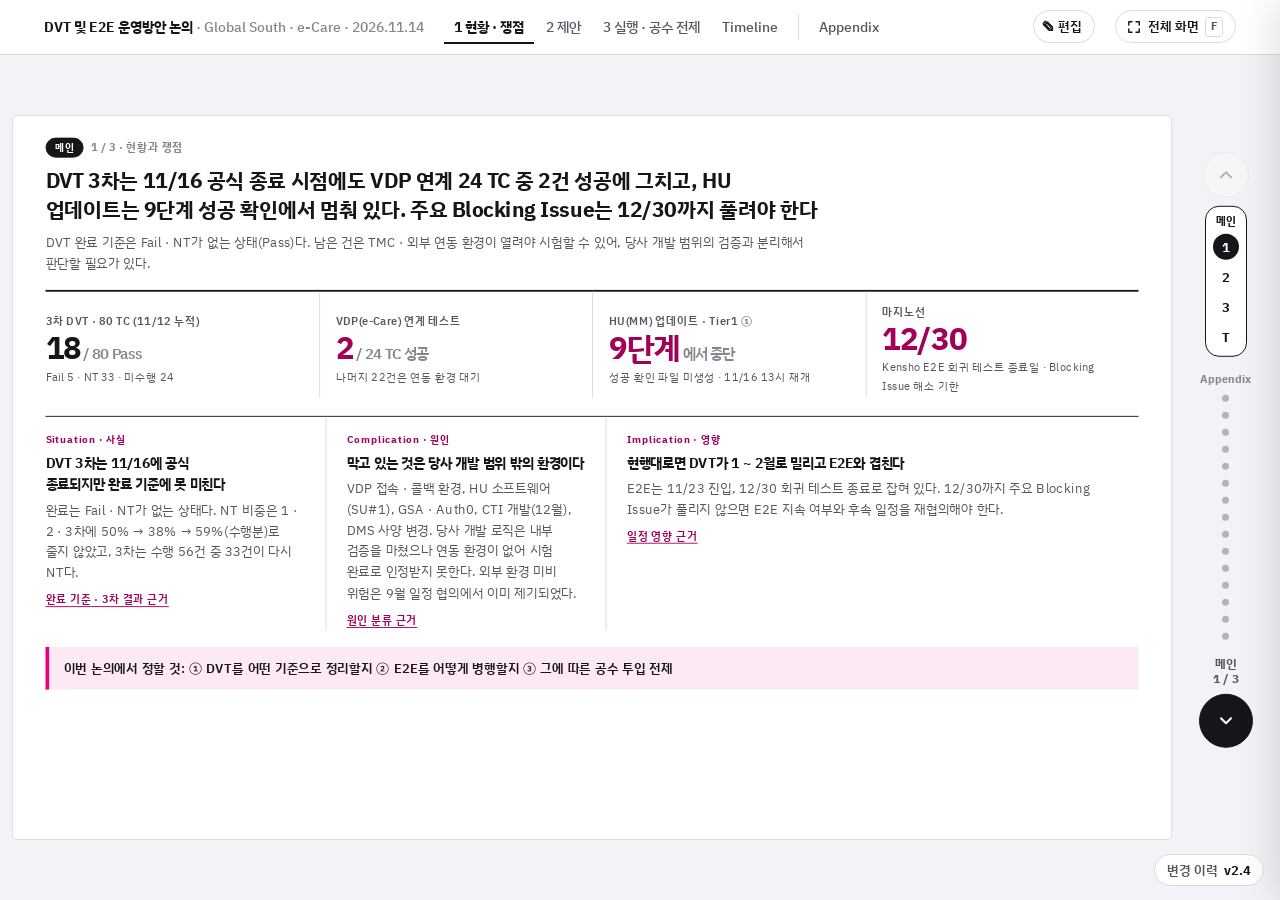
==== commit 76947036: "화면 편집: 폭 · 한 줄 버튼을 글자 편집 중에도 표시 Co-Authored-By: Claude Opus 5.5 <noreply@anthropic.com> Claude-Sessi" ====
--- a/src/out/index.html
+++ b/src/out/index.html
@@ -727,6 +727,8 @@
 
 /* 화면 편집: 줄바꿈 · 블록 이동 */
 #app .ed-flex { display: block !important; }
+.ed-ui .c-w { display: none; }
+.ed-ui[data-sel="el"] .c-w, .ed-ui[data-edit="1"] .c-w { display: inline-block; } /* 블록 선택 또는 글자 편집 중에 폭 · 한 줄 버튼 표시 */
 </style>
 </head>
 <body data-mode="changed">
@@ -753,7 +755,7 @@
   <div class="p-head"><button type="button" class="p-back" id="p-back"><svg viewBox="0 0 20 20" aria-hidden="true"><path d="M12 5 7 10l5 5" fill="none" stroke="currentColor" stroke-width="2" stroke-linecap="round" stroke-linejoin="round"/></svg>돌아가기</button><div><small id="p-kicker"></small><h3 id="p-title"></h3></div><button type="button" class="p-close" id="p-close">닫기</button></div>
   <div class="p-body" id="p-body"></div>
 </aside>
-<script id="data" type="application/json">{"meta":{"title":"DVT 및 E2E 운영방안 논의","project":"Global South · e-Care","date":"2026.11.14","asof":"11/14 논의 · Teams 11/13 · Confluence 11/12 · GSP DB 11/11 기준","changelog":[{"v":"v2.4","at":"2026.11.16","items":["화면 편집: 블록 폭 조절(넓게 · 좁게 · 폭 최대)과 한 줄로(넘치면 글자 자동 축소) 추가"]},{"v":"v2.3","at":"2026.11.16","items":["화면 편집: 블록 이동(▲ 위로 · ▼ 아래로 · Alt+↑/↓) 추가 — edits.json moves 로 저장","화면 편집: 한글 입력 중 Enter 줄바꿈 · 가로 배치 블록 줄바꿈 표시 보완"]},{"v":"v2.2","at":"2026.11.14","items":["11/13 이준제 보고(Teams) 반영: MS 장애로 다산 메일 · VPN 비밀번호 수신 불가 → VPN 1개로 진행, VDP Diag와 DMS 동시 진행 불가","HU(MM) 업데이트 현황 정정: ‘9단계 중 3단계’ → Tier1 업데이트 ①의 9단계(성공 여부 확인)에서 중단, 결과 파일 미생성","VDP Diag 24 TC 중 2건 성공 · 3번째 문의 중, DMS 기준 정보 연동 미진행. 세 건 모두 11/16(월) 재개(VDP 10시 · HU 13시)"]},{"v":"v2.1","at":"2026.11.14","items":["현황 반영: VDP(e-Care) 연계 테스트 24 TC 중 2건 성공, HU 펌웨어 업데이트 9단계 중 3단계에서 중단","12/30을 Kensho E2E 회귀 테스트 종료일이자 주요 Blocking Issue 해소 마지노선으로 명시(1장 · 3장 · Timeline)","Copilot 제안(E2E Conditional Entry 핸드오프 패키지) 반영: ‘DVT Open Item 유지 + E2E 조건부 진입’ 표현, Gate G-01 ~ G-09, 11/20 진입 판정, 자원 · 계약 유지 전제","Appendix 추가: Gate, Copilot 제안 분석, 출처별 적용 한계. 패키지의 Risk Register 예시 행과 공수 수치(CCB v43)는 미반영"]},{"v":"v2.0","at":"2026.11.14","items":["문서를 ‘DVT 및 E2E 운영방안 논의’로 확장 — 메인 3장(현황과 쟁점 · 제안 · 실행과 공수 전제) + Timeline + Appendix 구조로 재구성","근거는 메인 장표에서 오른쪽 서랍으로 열리고, 서랍의 [부록에서 자세히] 버튼으로 해당 Appendix 페이지로 이동","기종결 · 11/15 종결 예정인 LG U+ 조치 항목(단말 개통 · uCube · 케이블 · 보안정책 등) 삭제","11/14 DVT · E2E 논의(회의록 · 화이트보드)를 반영: 조건부 승인안, 대안 비교, 공수 협의 전제, E2E 병행 트랙","이전 화면 편집 내용(edits.json)은 페이지 구조가 바뀌어 적용되지 않음"]},{"v":"v1.3","at":"2026.11.14","items":["화면 편집: 글자 서식 추가 — 굵게 · 기울임 · 밑줄 · 취소선(편집 중 선택한 글자, 또는 블록 · 글상자 전체), 글자 크기 조절(A− / A+)"]},{"v":"v1.2","at":"2026.11.14","items":["화면 편집: 글자 줄바꿈(Enter) 지원, 글상자 · 도형 크기를 8방향 핸들로 조절, 되돌리기를 일반적인 Undo 아이콘으로 변경"]},{"v":"v1.1","at":"2026.11.14","items":["화면 편집 기능 추가 — 상단 바 ✎ 편집에서 글자 수정, 도형(사각형 · 원 · 선 · 화살표 · 글상자), 블록 배경 · 글자색 변경","수정 내용은 edits.json 에 저장되어 git 에 커밋되고, 자동 배포로 사이트에 반영 (저장은 GitHub 토큰이 있는 편집자만 가능)","파비콘 추가. 보드의 숫자 · 근거 데이터는 v1 과 동일"]},{"v":"v1","at":"2026.11.14","items":["1 · 2 · 3차 DVT 결과(Confluence)와 PM 정례 10/07 ~ 11/11, E2E 사전준비, GSP DB 이슈트래킹을 한 보드로 정리","NT 원인을 원인 제공 조직(TMC · TMKR 측 협력사 · Dasan)별로 분류","3차 결과는 11/12 누적까지 반영. 11/13 HU 업데이트 · VDP Diag 1차 결과는 미게시라 미반영"]}]},"src":{"r1":{"t":"1차 DVT 결과","u":"https://toyotasystem.atlassian.net/wiki/spaces/GSP/pages/1077018632"},"r2":{"t":"2차 DVT 결과","u":"https://toyotasystem.atlassian.net/wiki/spaces/GSP/pages/1103003658"},"r3":{"t":"3차 DVT 결과 (v4, 11/12)","u":"https://toyotasystem.atlassian.net/wiki/spaces/GSP/pages/1133412396"},"st":{"t":"DVT_SystemTest (TC 문서)","u":"https://toyotasystem.atlassian.net/wiki/spaces/GSP/pages/1016135985"},"pm1007":{"t":"(10/07) PM 정례회의","u":"https://toyotasystem.atlassian.net/wiki/spaces/GSP/pages/1079279680"},"pm1021":{"t":"(10/21) PM 정례회의","u":"https://toyotasystem.atlassian.net/wiki/spaces/GSP/pages/1100906654"},"pm1028":{"t":"(10/28) PM 정례회의","u":"https://toyotasystem.atlassian.net/wiki/spaces/GSP/pages/1113784433"},"pm1103":{"t":"(11/03) PM 정례회의","u":"https://toyotasystem.atlassian.net/wiki/spaces/GSP/pages/1121189948"},"pm1111":{"t":"(11/11) PM 정례회의","u":"https://toyotasystem.atlassian.net/wiki/spaces/GSP/pages/1137704961"},"pre":{"t":"E2E 사전준비 (11/11)","u":"https://toyotasystem.atlassian.net/wiki/spaces/GSP/pages/1133608962"},"sch":{"t":"E2E 세부일정 (11/03)","u":"https://toyotasystem.atlassian.net/wiki/spaces/GSP/pages/1121320967"},"db":{"t":"GSP DB · 이슈트래킹 통합본 (11/11)","u":""},"hp":{"t":"E2E Conditional Entry Handoff 패키지 (Copilot 제안, 11/14)","u":"","n":"내부 자료"},"pmr":{"t":"E2E · DVT PM 보고서 (11/06)","u":"","n":"내부 자료"},"wk":{"t":"주간보고 10월 3주차 (10/19)","u":"","n":"내부 자료"},"mail0915":{"t":"일정 협의 요청 메일 (9/15)","u":"","n":"내부 자료"},"mail1027":{"t":"추가 투입 공수 관련 메일 (10/27)","u":"","n":"내부 자료"},"ccb":{"t":"추가 인력 투입 CCB (11/07 v43)","u":"","n":"내부 자료"},"cto":{"t":"CTO DVT Gating 프로세스","u":"","n":"일반 원칙"},"tm1113":{"t":"Teams 11/13 17:55 이준제 보고 (DVT 3차 진행 현황)","u":"","n":"내부 자료"}},"rounds":[{"id":"r1","name":"1차","period":"10/06 ~ 10/14","scope":"GS","tc":290,"pass":132,"fail":14,"nt":144,"rest":0,"src":"r1","note":"e-Care 미실시(9/22 계획: “e-Care가 테스트 불가라서 GS만”)"},{"id":"r2","name":"2차","period":"10/22 ~ 10/30","scope":"GS + e-Care(OPW·CCW)","tc":854,"pass":523,"fail":8,"nt":323,"rest":0,"src":"r2","note":"CCW 236 TC 전량 NT (CTI 미개발)"},{"id":"r3","name":"3차","period":"11/11 ~ (진행 중)","scope":"GS + e-Care + DMS + VDP Diag","tc":80,"pass":18,"fail":5,"nt":33,"rest":24,"src":"r3","note":"11/12 누적. 미수행 24건은 VDP Diag 신규 TC(11/13 TMC와 시험 예정)"}],"daily":{"r1":{"head":["일자","Acted","Pass","Fail","NT","Remained TC"],"rows":[["10/06","40","22","15","3","250"],["10/07","290","50","207","33","0"],["10/08","125","36","52","37","165"],["10/12","215","71","106","38","75"],["10/13","290","119","14","157","-"],["10/14 (통합)","290","132","14","144","-"]],"notes":["원본 표의 Planned(old)는 일자별 38·64·69·56·63, 합계 290. 10/12·10/13은 Planned(new) 82·83으로 재계획","10/07 Fail 207건 → 10/13 14건: 10/07 PM 정례에서 “Block 분류 폐지, Block은 Fail로 재분류, NT는 진입 자체가 불가한 항목으로 한정”하기로 한 뒤 재판정·재시험이 이어짐","GSP DB 정리: 10/13 NT 157건 중 112건이 선행 Fail에 의한 Block(Skip Vehicle Association 등)"]},"r2cum":{"head":["일자","누적 Acted","Pass","Fail","NT","비고"],"rows":[["10/22","598","199","37","362","CCW 236 포함"],["10/23","667","350","29","288","선행조건 NT를 시험 가능 조건으로 변경"],["10/26","755","411","30","314","Fail에 의한 Blocked 포함"],["10/28","833","501","16","316",""],["10/29","839","512","13","314",""],["10/30","854","523","8","323","최종"]]},"r2area":{"head":["영역","TC","Pass","Fail","NT"],"rows":[["Global South (GS)","326","262","5","59"],["오퍼레이션 웹 (OPW)","292","261","3","28"],["콜센터 웹 (CCW)","236","0","0","236"],["합계","854","523","8","323"]]},"r3area":{"head":["영역","TC","구성","Pass","Fail","NT","미수행"],"rows":[["GS","20","2차 Fail 5 + NT 15","2","3","15","0"],["e-Care (OPW)","9","2차 Fail 3 + NT 6","9","0","0","0"],["DMS 연동","27","Fail 6 + NT 21","7","2","18","0"],["VDP (Diag) 연동","24","3차 신규 TC","0","0","0","24"],["합계","80","","18","5","33","24"]]},"r3day":{"head":["일자","Planned","Acted","Pass","Fail","NT","Remained TC"],"rows":[["11/11","-","55","11","9","35","25"],["11/12","1","8","7","1","0","24"],["11/12 누적","","56","18","5","33","24"],["11/13","24","","","","",""],["11/16 ~ 11/19","TBD","","","","",""]],"notes":["11/12 Acted 8건 중 7건은 11/11 Fail 재시험(누적 Acted 55 → 56). 누적 Fail 9 → 5, NT 35 → 33","OPW 9건은 2차 Fail 3 + NT 6 전량 Pass(11/12)","11/13 이후 결과는 Confluence에 아직 게시되지 않음(조회 11/14). 결과 페이지에는 첨부가 없음"]}},"ntWhy":{"total":323,"parts":[{"k":"ccw","label":"CCW","n":236,"cause":"CTI 미개발","owner":"tck","fact":"10/21 PM: “Call Center Web은 CTI 미연동 항목에 대해 사유를 기재하여 N/T 처리”. 11/03 PM: “CTI 미개발 영향으로 N/T 비중이 높은 상황”"},{"k":"gs","label":"GS","n":59,"cause":"HU·MM·GSA + 선행 Fail","owner":"mix","fact":"2차 결과표: “Fail에 의한 Blocked 포함”. 11/11 PM: “MM Update 이후 기존 N/T였던 요금제/Provisioning 관련 항목 재검증”"},{"k":"opw","label":"OPW","n":28,"cause":"VDP·DMS 연동","owner":"mix","fact":"10/21 PM: “TMC/VDP, TCK/CTI, DMS 등 외부 연동 제약으로 전체 TC 수행 제한”. 10/28 PM: “e-Care는 Emulator 기반 검증 비중이 높아 실제 연동 검증에는 제약”"}],"owners":[{"id":"tmc","name":"TMC","sub":"일본 원청 · VDP · TSC","tone":"a"},{"id":"tck","name":"TMKR 측 협력사","sub":"TCK(CTI) · SE파트너스(DMS)","tone":"b"},{"id":"dsn","name":"Dasan","sub":"개발 · 시험 수행","tone":"d"}],"blockers":[{"id":"cti","owner":"tck","title":"CTI 미개발 → 콜센터 웹 시험 불가","iss":"ISS-001","tc":"CCW 236 TC (2차 NT의 73%)","when":"12월 (확정일 없음)","facts":["10/28 PM: 대체방안은 안정성 우려로 철회, 정식 추가 개발 착수 — 약 1개월 반 소요","11/03 PM: 완료 시점 12월 수준, 실제 연동 가능 시점은 TCK와 재확인 필요","E2E 사전준비 #10 CTI 중계: 상태 ‘외부일정대기’, 마감일 ‘???’, PIC TMKR","GSP DB: TCK 견적이 Dasan 회신 누락으로 홀딩된 기간이 있었음(10/22, 권다운 지적)"],"src":["pm1028","pm1103","pre","db"]},{"id":"vdp","owner":"tmc","title":"VDP 접속정보 지연·오류 → e-Care 진단 데이터 미수신","iss":"ISS-002 · 025","tc":"VDP Diag 24 TC 미수행, OPW NT 일부","when":"11/13 1차 · 11/16 ~ 20 2차","facts":["10/28 PM: 접속 지연 원인은 Endpoint URL·IP·API Key 등 접속정보 확보 지연. 접속 후에도 ‘유효하지 않은 차량’ Error","GSP DB: TMC 접속정보·Endpoint·ID 안내 오류·누락이 10/6 ~ 11/2 반복(Dasan 정리표), CoCo 5 / Diag 032로 ID 안내 불일치","11/11 Teams(이준제): “아직도 연동이 안 되기 때문에 의미는 없다, API 테스트 가능 여부만 의미”","E2E 사전준비: VDP Diag 별도 접속정보 필요, GetAllDTC 결과 수신 테스트 지연(Backlog PRJ_0333-32)"],"src":["pm1028","db","pre"]},{"id":"hu","owner":"tmc","title":"HU 소프트웨어가 SU#1 → MM Flag 미반환, HU 화면 시험 불가","iss":"ISS-003 · 004","tc":"GS NT 중 요금제·Provisioning·HU 화면 항목","when":"11/13 원격 업데이트(TMC 지원)","facts":["11/03 PM: HU 물리 연결은 완료, Firmware 미수령으로 OTT·Wi-Fi·e-Care 화면 기반 검증 제한","E2E 사전준비 #4 SU#2 H/U SW Update: ‘진행중’, PIC TMC","11/11 TMC MM팀(Kawata): TMKR HU가 SU#1 SW라서 MM Provisioning 불가. TMC 사양 문제는 아님","GSP DB는 원인을 ‘TMC 공급 HU SW 구버전 + 한국 측 업데이트 미실행’ 복합으로 기록"],"src":["pm1103","pre","db"]},{"id":"gsa","owner":"tmc","title":"GSA 신규 버전·Auth0 → 딥링크 흰 화면","iss":"ISS-007","tc":"GS GSA·DeepLink 항목","when":"TMC 일정 대기","facts":["E2E 사전준비 #14·#17: GSA App 신규 버전·Service Package 수정본 ‘외부일정대기’, PIC TMC","GSP DB: Global App이 TMC Auth0(tr-th-acos)를 써서 Local App 딥링크 시 흰 화면 — TMC가 원인 인정(11/6)","11/11 PM: DVT 3차 중점 항목에 GSA 설치·Login, DeepLink/상품가입 Flow 포함"],"src":["pre","db","pm1111"]},{"id":"dtc","owner":"tmc","title":"DTC 재현 방법(CANoe) 미확정","iss":"Backlog PRJ_0333-54","tc":"e-Care 경고·DTC 시나리오","when":"미정","facts":["E2E 사전준비 #5: e-Care 시험용 고장진단코드 생성·재현 ‘진행중’, TMC에서 유형별 코드 발생 필요, PIC TMC","10/21 PM: CANoe 파일 제공을 TMC에 요청 중, 지연 시 TMC가 직접 Warning Event Trigger하는 방안 병행 문의"],"src":["pre","pm1021"]},{"id":"dms","owner":"tck","title":"DMS 사양 변경 지속 → 시나리오 재작성","iss":"ISS-008","tc":"DMS 연동 27 TC (3차 NT 18)","when":"API 5 → 24개 반영 중","facts":["10/21 PM: DVT 진행 중 DMS 추가 요구사항이 지속 유입, 10/23 기준 개발 범위 Freeze 합의","E2E 사전준비 #9: DMS API 개통 5 → 24개 변경, 시나리오 업데이트 필요, PIC TMKR","e-Care IF 정의서 v1.23(11/05): warningClearFlag 처리 등 변경 계속","11/11 e-Care4: DMS 칩 생성 기준 변경 제안(선호센터 칩 우선) — 결정 대기"],"src":["pm1021","pre","db"]},{"id":"fix","owner":"dsn","title":"2차 Fail 8건 수정 · 3차 재시험","iss":"ISS-009","tc":"GS Fail 5 · OPW Fail 3","when":"OPW 3건 11/12 Pass, GS 잔여 Fail 3","facts":["11/03 PM: Fail 8건은 3차 전 수정 가능한 범위로 판단","3차 11/12 누적: OPW 9건 전량 Pass, GS Pass 2 · Fail 3 · NT 15","GSP DB: Dasan 측 CTI 견적 회신 누락(10/22)이 CTI 일정 홀딩에 영향"],"src":["pm1103","r3","db"]}]},"remain":{"r3":{"pass":18,"fail":5,"nt":33,"rest":24,"tc":80},"carry":[{"k":"GS","nt2":59,"in3":15},{"k":"OPW·DMS","nt2":28,"in3":27},{"k":"CCW","nt2":236,"in3":0}],"carryNote":"3차 범위 정의는 “2차 DVT의 fail 항목과 fail에 따른 N/T 항목”(3차 결과 페이지). 3차 NT 편성은 GS 15 + e-Care 6 + DMS 21 = 42. OPW·DMS의 27은 2차 OPW NT 28과 대응한다고 보고 계산한 값으로, DMS 27건의 2차 근거 행은 결과표에서 직접 확인되지 않음(2차 Fail은 GS 5·OPW 3뿐인데 3차 DMS는 Fail 6으로 표기)"},"deck":{"s1":{"kicker":"1 / 3 · 현황과 쟁점","title":"DVT 3차는 11/16 공식 종료 시점에도 VDP 연계 24 TC 중 2건 성공에 그치고, HU 업데이트는 9단계 성공 확인에서 멈춰 있다. 주요 Blocking Issue는 12/30까지 풀려야 한다","lede":"DVT 완료 기준은 Fail · NT가 없는 상태(Pass)다. 남은 건은 TMC · 외부 연동 환경이 열려야 시험할 수 있어, 당사 개발 범위의 검증과 분리해서 판단할 필요가 있다.","kpis":[{"k":"ev:status","small":"3차 DVT · 80 TC (11/12 누적)","v":"18","em":"/ 80 Pass","d":"Fail 5 · NT 33 · 미수행 24"},{"k":"ev:vdp","small":"VDP(e-Care) 연계 테스트","v":"2","em":"/ 24 TC 성공","d":"나머지 22건은 연동 환경 대기","hot":true},{"k":"ev:hu","small":"HU(MM) 업데이트 · Tier1 ①","v":"9단계","em":"에서 중단","d":"성공 확인 파일 미생성 · 11/16 13시 재개","hot":true},{"k":"ev:deadline","small":"마지노선","v":"12/30","em":"","d":"Kensho E2E 회귀 테스트 종료일 · Blocking Issue 해소 기한","hot":true}],"cols":[{"tag":"Situation · 사실","head":"DVT 3차는 11/16에 공식 종료되지만 완료 기준에 못 미친다","body":"완료는 Fail · NT가 없는 상태다. NT 비중은 1 · 2 · 3차에 50% → 38% → 59%(수행분)로 줄지 않았고, 3차는 수행 56건 중 33건이 다시 NT다.","ev":"ev:complete","more":"완료 기준 · 3차 결과 근거"},{"tag":"Complication · 원인","head":"막고 있는 것은 당사 개발 범위 밖의 환경이다","body":"VDP 접속 · 콜백 환경, HU 소프트웨어(SU#1), GSA · Auth0, CTI 개발(12월), DMS 사양 변경. 당사 개발 로직은 내부 검증을 마쳤으나 연동 환경이 없어 시험 완료로 인정받지 못한다. 외부 환경 미비 위험은 9월 일정 협의에서 이미 제기되었다.","ev":"ev:cause","more":"원인 분류 근거"},{"tag":"Implication · 영향","head":"현행대로면 DVT가 1 ~ 2월로 밀리고 E2E와 겹친다","body":"E2E는 11/23 진입, 12/30 회귀 테스트 종료로 잡혀 있다. 12/30까지 주요 Blocking Issue가 풀리지 않으면 E2E 지속 여부와 후속 일정을 재협의해야 한다.","ev":"ev:impact","more":"일정 영향 근거"}],"ask":"이번 논의에서 정할 것: ① DVT를 어떤 기준으로 정리할지 ② E2E를 어떻게 병행할지 ③ 그에 따른 공수 투입 전제"},"s2":{"kicker":"2 / 3 · 제안","title":"당사 개발 범위는 조건부 승인하되 잔여 항목은 Open Item으로 유지하고, E2E는 조건부로 진입(Conditional Go)하는 안을 제안한다","lede":"‘DVT 완료’가 아니라 ‘DVT Open Item 유지 + E2E 조건부 진입’으로 분리해 표기한다. 현행 유지와 전면 재일정은 종료 시점이 불확실하다.","optHead":["","A. 현행 유지","B. Open Item 유지 + 조건부 진입 (제안)","C. 전면 재일정"],"optRows":[["방식","Fail · NT 0이 될 때까지 DVT 연장","당사 개발 범위만 조건부 승인, 외부 영역은 Open Item으로 유지 · 별도 재시험","DVT · E2E 일정 전체 재수립"],["DVT","1 ~ 2월 (외부 환경 해소에 종속)","Pass · 완료로 표기하지 않음. 조건 확정 후 약 1개월 추가 검증, 잔여는 환경 확보 후 재시험","재수립 일정에 따름 (미정)"],["E2E 영향","11/23 진입과 충돌, 기간 중첩","DVT와 이중 트랙 병행, 12/30까지 Blocking 해소","진입 시점 후퇴"],["필요 결정","DVT 기간 변경 (CCB 연계)","TMKR의 조건부 승인 + 11/20 진입 판정","전 일정 합의"]],"optEv":["ev:optA","ev:optB","ev:optC"],"scopeTitle":"조건부 승인 범위(안)","scopeIn":["서비스 가입","ACOS 인터페이스","VDP 연계 테스트"],"scopeOut":["TMC 영역 — HU 기능 등 외부 연동 환경에 종속된 시험"],"scopeOpen":["조건 항목의 최종 확정","승인 후 개발 완료 검증의 지속 기간"],"word":"표현 원칙: ‘DVT 완료 · 조건부 완료’ 대신 ‘DVT Open Item 유지 + E2E 조건부 진입’. E2E는 잔여 DVT 재시험을 대체하지 않는다.","decide":"TMKR 결정 요청: 위 범위로 조건부 승인하고, 외부 영역은 Open Item으로 남겨 별도 일정으로 재시험한다. 진입 가부는 9개 Gate(G-01 ~ 09) 충족 여부로 11/20에 서면 판정한다."},"s3":{"kicker":"3 / 3 · 실행과 공수 전제","title":"E2E는 회귀 테스트 중심으로 병행 진입하고, 공수는 아래 다섯 가지 전제가 충족되는 범위에서 투입한다. 12/30이 마지노선이다","lede":"전제가 하나라도 달라지면 일정과 공수가 함께 달라진다. 이 장표는 공수 협의의 합의 대상이다.","premHead":["#","전제","충족 조건","충족되지 않으면"],"prem":[["1","DVT 정리 기준","조건부 승인 범위(서비스 가입 · ACOS IF · VDP)를 TMKR이 확정. 잔여는 Pass 전환 없이 Open Item 유지","연장 공수는 CCB 안건으로 별도 협의"],["2","E2E 진입 조건","일본 측이 회귀 테스트(Regression)를 준비(11/16 ~ 17 협의) + 11/20 Gate 판정","E2E 전체 재일정"],["3","외부 환경 해소","HU(MM) 업데이트 완료 · VDP 연계(24 TC) · CTI 완료를 12/30 이전에 확정 · 해소","12/30 초과 시 E2E 지속 여부 · 후속 일정 재협의. 해소 전 구간은 대기가 아닌 별도 범위"],["4","범위 변경","DMS 등 사양 변경은 TC 문서 기준으로 신규 · 재수행 범위 확정","변경분은 근거 기준으로 별도 협의"],["5","자원 · 계약 유지","잔여 검증 · 결함 수정 · 재시험 인력의 유지 기간과 최소 인원을 서면 확정. 추가 공수는 자동 승인이 아님","조건부 진입 보류, CCB 협의"]],"premEv":["ev:p1","ev:p2","ev:p3","ev:p4","ev:p5"],"tracks":[{"h":"E2E #1 · 병행 진입 (~ 12/30)","b":"회귀 테스트(Regression) + ACOS IF 기반 TC. 회귀용 24 DCM 기자재 활용(Global · ACOS 대상). 12/30까지 Blocking Issue 해소가 전제","ev":"ev:e2e1"},{"h":"E2E #2 · 정상 상태 전제","b":"외부 환경이 정상일 때 가능한 시나리오. 현재 상태로는 불가해 순연","ev":"ev:e2e2"}],"next":["11/16(월) DVT 3차 Fail 결과와 DVT · E2E 자료 정리, 일본 측 회귀 테스트 준비 여부 협의(~ 17일)","11/20 Go / Conditional Go / No-Go 서면 판정(PM 보고 제안)","11/23 조건부 진입, 12/30까지 Blocking Issue 해소 · 회귀 테스트 종료"],"tl":"타임라인 전체 보기"},"tl":{"kicker":"Timeline · DVT / E2E 운영 일정(안)","title":"11/20 판정으로 조건부 진입하고, 12/30(마지노선)까지 Blocking Issue를 풀어 회귀 테스트를 마친다","lede":"12/30은 Kensho E2E 회귀 테스트 종료일이자 주요 Blocking Issue 해소 기한이다. 점선은 미확정 구간이다.","start":[2026,11,13],"days":49,"marks":[{"d":[2026,11,13],"l":"11/13","ev":"ev:t1113"},{"d":[2026,11,16],"l":"11/16 (월)","ev":"ev:t1116"},{"d":[2026,11,17],"l":"11/17","ev":"ev:t1117"},{"d":[2026,11,20],"l":"11/20 판정","ev":"ev:t1120"},{"d":[2026,11,23],"l":"11/23","ev":"ev:t1123"},{"d":[2026,12,30],"l":"12/30 마지노선","ev":"ev:deadline","dead":true}],"lanes":[{"h":"DVT","sub":"3차","bars":[{"a":[2026,11,13],"b":[2026,11,16],"t":"dvt","l":"3차 공식 종료 11/16"},{"a":[2026,11,16],"b":[2026,12,16],"t":"cond","dash":true,"l":"조건부 승인 범위 검증 (약 1개월, 미확정)","ev":"ev:optB"}]},{"h":"외부 환경","sub":"해소 시점","bars":[{"a":[2026,11,13],"b":[2026,11,14],"t":"ext","l":"HU 업데이트 (9단계 확인에서 중단)","pin":true,"ev":"ev:hu"},{"a":[2026,11,16],"b":[2026,11,20],"t":"ext","l":"VDP Diag 2차 (연계 2/24)","ev":"ev:vdp"},{"a":[2026,12,1],"b":[2026,12,30],"t":"ext","dash":true,"l":"CTI 개발 완료 (12월, 일자 미정)","ev":"ev:cause"}]},{"h":"E2E #1","sub":"회귀 · ACOS IF","bars":[{"a":[2026,11,23],"b":[2026,12,30],"t":"e2e","l":"회귀 테스트 + ACOS IF 기반 TC (일본 측 준비 전제)","ev":"ev:e2e1"}]},{"h":"E2E #2","sub":"정상 상태 전제","bars":[{"a":[2026,12,1],"b":[2026,12,30],"t":"late","dash":true,"l":"현재 상태로는 불가 → 순연","ev":"ev:e2e2"}]}],"notes":["11/16 ~ 17 일본 측 협의 결과에 따라 E2E #1 병행 또는 전체 재일정","12/30까지 주요 Blocking Issue 미해소 시 E2E 지속 여부와 후속 일정 재협의","DVT 기간 변경은 CCB 연계 안건"]},"ev":{"status":{"kicker":"근거 · 3차 DVT","title":"3차 80 TC 중 Pass 18, 미검증 62","facts":["11/12 누적: Pass 18 · Fail 5 · NT 33 · 미수행 24 (80 TC)","미수행 24건은 VDP Diag 신규 TC — TMC 연동이 열려야 시작","수행한 56건 중 33건(59%)이 NT — 2차에서 막혔던 TC가 같은 조건에서 다시 NT","NT 비중 추이: 1차 50%(144/290), 2차 38%(323/854), 3차 59%(33/56)"],"src":["r1","r2","r3"],"apx":"apx-r3"},"complete":{"kicker":"근거 · 완료 기준","title":"Fail · NT가 없어야 Pass","facts":["11/14 논의: DVT 완료는 Fail · NT가 없는 상태","10/07 PM 합의: NT는 진입 자체가 불가한 항목, 진입 후 실패는 Fail","일반 품질 Gate 원칙: 단순 기간 종료가 아니라 사전 정의된 기준과 증적을 충족해야 다음 단계로 이행(CTO DVT Gating 준거 — 본 프로젝트 직접 적용 기준은 아님)"],"src":["pm1007","cto"],"apx":"apx-mtg"},"vdp":{"kicker":"근거 · VDP","title":"VDP(e-Care) 연계 테스트 24 TC 중 2건 성공","facts":["11/13 이준제 보고: 24 TC 중 2건 성공, 3번째 TC는 성공 여부를 TMC에 문의 중. 11/16(월) 10시 재개","11/13 MS 장애로 다산 메일 수 · 발신 불가 → 메일로 받는 VPN 비밀번호를 받지 못해 이준제 VPN 1개로만 진행 — VDP Diag와 DMS 기준 정보 시험을 동시에 할 수 없었음","VDP 접속정보 지연 · 오류, 콜백(CoCo Callback) 미수신으로 DTC 수집 후속 처리 미검증","일본 측 VDP 서버 정보는 10/05 제공 예정이었음(9/15 일정 협의 메일). 외부 환경 준비 전 착수 시 미시험 증가 · 결과 유효성 저하 가능성을 사전 제기","VDP Diag 2차 11/16 ~ 20 예정"],"src":["tm1113","pm1028","mail0915","pmr","db"],"apx":"apx-cause"},"hu":{"kicker":"근거 · HU","title":"HU(MM) 업데이트 — Tier1 업데이트 ①의 9단계(성공 여부 확인)에서 중단","facts":["11/13 이준제 보고: 업데이트 절차 ④ Tier1 업데이트 ① → 9단계 ‘성공 여부 확인’에서 중단. write_result_sub_sucess.txt 파일이 생성되지 않음","11/16(월) 13시 TMC 카키하라 상과 이어서 진행 예정","v2.1의 ‘9단계 중 3단계’ 표기는 11/13 보고와 달라 이번 판에서 정정","HU 소프트웨어가 SU#1 → MM Flag 미반환, Wi-Fi · OTT · Digital Key 등 HU 기반 시험 제한","HU 환경 미구축 31건이 1차 NT의 일부(10/19 스냅샷)"],"src":["tm1113","pm1103","pre","wk"],"apx":"apx-cause"},"deadline":{"kicker":"근거 · 마지노선","title":"12/30 = 회귀 테스트 종료일 · Blocking Issue 해소 기한","facts":["Kensho E2E 회귀 테스트 종료일(E2E 세부일정상 e-Care E2E 종료일 12/30)","11/14 논의: 주요 Blocking Issue가 12/30에는 풀려야 한다는 의미의 마지노선","미해소 시 E2E 지속 여부와 후속 일정을 관련 당사자가 재협의(조건부 진입 승인문 원칙)"],"src":["sch","hp"],"apx":"apx-gate"},"cause":{"kicker":"근거 · 원인","title":"NT의 원인은 외부 연동 환경","facts":["CTI 미개발: CCW 236 TC(2차 NT의 73%), 완료 12월 — TMKR 측 협력사 영역","TMC: VDP 접속정보 · 콜백, HU 소프트웨어(SU#1), GSA · Auth0, DTC 재현 방법 미확정","DMS 사양 변경 지속: API 5 → 24개, 시나리오 재작성","1차 NT 144건 중 Blocked 104 + HU 환경 미구축 31 = 135건(93.8%)이 선행조건 · 환경 제약과 연관(10/19 스냅샷)","11/14 논의: 당사 개발 로직은 내부 검증 완료"],"src":["pm1028","pm1103","pre","wk","db"],"apx":"apx-cause"},"impact":{"kicker":"근거 · 일정 영향","title":"현행 방식이면 1 ~ 2월","facts":["현행 방식(Fail · NT 0까지)을 이어가면 DK 완료 기준으로 1 ~ 2월까지 걸릴 수 있다","E2E 현행 진입 11/23과 중첩 — 11/03 PM 합의: E2E 진입 시점에는 알려진 제약으로 NT가 생기지 않도록 일정 재구성","DVT 기간 변경은 CCB 안건과 연계된다(기존 1개월 → 1.5개월 변경안)"],"src":["pm1103","pm1111","ccb"],"apx":"apx-plan"},"optA":{"kicker":"근거 · 대안 A","title":"현행 유지","facts":["Fail · NT가 0이 될 때까지 DVT를 연장","외부 환경(HU · VDP · CTI) 해소 일정에 종속되어 종료일을 약속할 수 없음","E2E와 일정이 겹치고 DVT 기간 변경은 CCB 안건"],"apx":"apx-opt"},"optB":{"kicker":"근거 · 대안 B (제안)","title":"Open Item 유지 + E2E 조건부 진입","facts":["당사 개발 범위(서비스 가입 · ACOS IF · VDP 연계)에 한정해 조건부 승인","TMC 영역(HU 기능 등)은 범위에서 제외, Open Item으로 유지하고 환경 확보 후 별도 재시험","DVT를 완료 · Pass로 표기하지 않음 — E2E 진입 승인과 DVT 완료 승인을 분리(Copilot 제안)","승인 후에도 개발 완료 검증 약 1개월 추가","TMKR이 판단해야 한다 — 당사가 임의로 종결하지 않음"],"src":["hp"],"apx":"apx-scope"},"optC":{"kicker":"근거 · 대안 C","title":"전면 재일정","facts":["일본 측 협의가 이루어지지 않거나 Gate를 충족하지 못하는 경우의 대안(No-Go / Scope Reduction)","DVT · E2E 일정 전체를 다시 수립하며 종료 시점은 미정"],"apx":"apx-opt"},"p1":{"kicker":"전제 1","title":"DVT 정리 기준","facts":["조건부 승인 범위: 서비스 가입 · ACOS 인터페이스 · VDP 연계 테스트","FAIL은 FAIL, 시험 불가는 N/T · External Blocked로 유지 — 일정을 이유로 Pass 전환하지 않음","승인 후 개발 완료 검증은 약 1개월(미확정)","미승인 시 DVT 연장분은 CCB 안건으로 협의"],"src":["hp"],"apx":"apx-man"},"p2":{"kicker":"전제 2","title":"E2E 진입 조건","facts":["Global South · ACOS 인터페이스 E2E는 현재 불가","회귀 테스트는 일본 측 담당이 준비하면 가능 — 11/16 ~ 17 협의","11/20 Gate G-01 ~ G-09 충족 여부로 Go / Conditional Go / No-Go 서면 판정(PM 보고 제안)","불가 시 전체 재일정"],"src":["pmr","hp"],"apx":"apx-gate"},"p3":{"kicker":"전제 3","title":"외부 환경 해소 (12/30)","facts":["HU(MM) 업데이트 완료, VDP 연계 24 TC, DMS 기준 정보 연동, CTI 개발(12월) 해소","12/30이 마지노선 — 이후에는 E2E 지속 여부 · 후속 일정 재협의","해소 전 구간은 시험 가능 범위가 아니므로 대기 공수와 구분"],"src":["pm1103","pre"],"apx":"apx-cause"},"p4":{"kicker":"전제 4","title":"범위 변경 처리","facts":["DMS API 5 → 24개 변경, VDP Diag 24 TC는 3차 신규","TMKR 의견(11/11, 합의 아님): 규격 변경에 따른 실제 개발 · 시험은 근거 기준으로 별도 검토 가능, 일정 지연에 따른 단순 대기는 인정 어려움"],"src":["pm1111"],"apx":"apx-man"},"p5":{"kicker":"전제 5","title":"자원 · 계약 유지","facts":["잔여 검증 · 결함 수정 · 재시험이 끝날 때까지 필요한 개발 · QA 인력과 계약 범위를 유지","기존 계획 · 인력 Shift · 실제 순증 공수 · DVT Carry-over 조치 범위를 분리 기록","조건부 진입 승인은 추가 공수 · 비용의 자동 승인이 아님","검토 의견(10/27): 기존 리소스를 어떻게 활용했는지까지 함께 봐야 함"],"src":["ccb","mail1027","hp"],"apx":"apx-man"},"e2e1":{"kicker":"E2E #1","title":"회귀 테스트 + ACOS IF 기반 TC (~ 12/30)","facts":["일본 측이 회귀 테스트를 준비하면 현 시점에도 수행 가능","회귀용 24 DCM 기자재는 준비 완료(사전준비 #2) — Global · ACOS 대상","회귀 테스트 종료일 12/30 = Blocking Issue 해소 마지노선","11/03 PM 합의: 시험 가능 범위를 세분화하고 시작부터 NT가 예상되는 TC를 최소화"],"src":["pm1103","pre","sch"],"apx":"apx-pre"},"e2e2":{"kicker":"E2E #2","title":"정상 상태를 전제로 한 시나리오","facts":["현재 상태(외부 환경 미비)로는 수행 불가 → 순연","E2E는 토요타 공식 검증 Event — 공식 문서(Spec · TC)를 기준으로 하며 구두 설명만으로 이슈를 종료하지 않음(11/11 PM)","E2E는 잔여 DVT 재시험의 대체 수단이 아님"],"src":["pm1111","hp"],"apx":"apx-pre"},"t1113":{"kicker":"Timeline","title":"11/13 — HU 업데이트 · VDP Diag 1차 · DMS (MS 장애)","facts":["MS 장애로 다산 메일 불가 → VPN 비밀번호 미수신, 이준제 VPN 1개로만 진행","HU(MM) 업데이트: Tier1 업데이트 ①의 9단계(성공 여부 확인)에서 중단 → 11/16 13시 재개","VDP Diag: 24 TC 중 2건 성공, 3번째 TC 성공 여부 문의 중 → 11/16 10시 재개","DMS 기준 정보 연동: VPN 미접속으로 진행 못 함 → 11/16 진행 예정","MM 업데이트 후 기존 NT 요금제 · Provisioning 재검증 대상"],"src":["tm1113"],"apx":"apx-cause"},"t1116":{"kicker":"Timeline","title":"11/16(월) — DVT 3차 공식 종료 · 11/13 미완 시험 재개","facts":["10시 VDP Diag 재개, 13시 HU(MM) 업데이트 재개(TMC 카키하라 상), DMS 기준 정보 연동 진행(11/13 이준제 보고)","DVT 3차 Fail 결과 정리(저녁까지)","DVT · E2E 자료 정리, 일본 측 협의(월 ~ 화)"],"apx":"apx-mtg"},"t1117":{"kicker":"Timeline","title":"11/17 — 현행 DVT 종료일","facts":["3차 결과 일정 칸: 11/17 ~ 11/19 TBD, E2E 세부일정은 11/17 종료"],"src":["r3","sch"],"apx":"apx-plan"},"t1120":{"kicker":"Timeline","title":"11/20 — E2E 진입 Gate 판정","facts":["PM 보고(11/06) 제안: 11/20에 범위 · 리스크를 서면 확정하고 Go / Conditional Go / No-Go 판정","판정 기준: 9개 Mandatory Gate(G-01 ~ G-09)","참고: 11/20은 진척 보고회 일자이기도 함"],"src":["pmr","hp"],"apx":"apx-gate"},"t1123":{"kicker":"Timeline","title":"11/23 — 현행 E2E 진입일","facts":["E2E 세부일정(11/03): 24SU#2 LifeCycle 11/23 ~ 11/30","PM 보고(11/06): 진입일은 유지 가능하나 전체 범위 Go가 아닌 조건부 범위 진입 가능성이 높음"],"src":["sch","pmr"],"apx":"apx-pre"}}},"apxNew":{"m1":{"id":"apx-mtg","code":"","title":"11/14 DVT · E2E 운영방안 논의 요약","message":"실무자 논의를 쟁점 · 방향 · 미결 · 후속 조치로 재구성했다.","head":["구분","내용"],"rows":[["쟁점","DVT 3차는 11/16 공식 종료이나 Fail · NT가 남음. 완료는 Fail · NT가 없어야 인정"],["현황 (11/13 보고)","VDP(e-Care) 연계 테스트 24 TC 중 2건 성공(3번째 문의 중). HU(MM) 업데이트는 Tier1 ①의 9단계 성공 확인에서 중단. DMS 기준 정보 연동은 MS 장애 · VPN 문제로 미진행. 모두 11/16 재개"],["원인","TMC 연동 환경 부족이 주원인. 당사가 개발한 로직은 내부 검증 완료"],["영향","현행 방식 유지 시 1 ~ 2월(DK 완료)까지 지속 가능"],["방향","당사 개발 범위(서비스 가입 · ACOS IF · VDP 연계)로 한정한 조건부 승인 — TMC 범위(HU 기능) 제외. 그래도 약 1개월 추가. 잔여는 Open Item 유지"],["주의","조건부 승인은 TMKR이 판단해야 한다(당사 임의 종결 불가). DVT 미완료는 CCB와 연계"],["E2E","Global South · ACOS IF E2E는 현재 불가. 일본 측이 준비하면 회귀 테스트는 가능 → DVT + E2E 이중 트랙. 월 · 화 협의에 달림, 안 되면 전체 재일정"],["마지노선","Kensho E2E 회귀 테스트 종료일 12/30 — 주요 Blocking Issue가 이때까지 풀려야 함"],["후속","11/16 저녁까지 3차 Fail 결과 정리(핵심 근거), 선행 정상화 시 정리 가능 항목 16일 처리, 이후 E2E 진입과 DVT 연장 통합 논의"],["미결","조건 항목 최종 범위, 승인 후 검증 지속 기간"]]},"m2":{"id":"apx-scope","code":"","title":"조건부 승인 범위(안)","message":"무엇을 승인 대상으로 하고, 무엇을 Open Item으로 분리하는지의 구분이다. 최종 항목은 TMKR 협의로 확정한다.","head":["구분","항목","기준","비고"],"rows":[["승인 대상","서비스 가입","당사 개발 · 내부 검증 완료","승인 후 개발 완료 검증"],["승인 대상","ACOS 인터페이스","당사 개발 범위","E2E #1과 연계"],["승인 대상","VDP 연계 테스트","당사 개발 범위 (현재 2/24)","접속 · 콜백 환경 확보 전제"],["Open Item","HU 기능 등 TMC 영역","외부 연동 환경에 종속 (HU 업데이트 9단계 확인에서 중단)","환경 확보 후 별도 재시험"],["Open Item","CTI 연동(CCW 236 TC)","CTI 개발 완료(12월) 후","별도 DVT"],["미결","조건 항목 최종 · 지속 일정","TMKR 협의","—"]]},"m3":{"id":"apx-opt","code":"","title":"대안 비교 상세 (A · B · C)","message":"세 가지 운영안의 종료 시점, 영향, 위험, 필요한 결정을 비교한다.","head":["","A. 현행 유지","B. Open Item 유지 + 조건부 진입 (제안)","C. 전면 재일정"],"rows":[["DVT","1 ~ 2월 (외부 환경 종속)","완료 · Pass 표기 없이 Open Item 유지, 약 1개월 추가 검증","미정"],["E2E","11/23 충돌","병행(이중 트랙), 12/30까지 Blocking 해소","후퇴"],["장점","기준 변경 없음","범위 확정 → 일정 약속 가능, 상태 왜곡 없음","충돌 없이 재수립"],["위험","종료일 불확실, 장기 공수 소요","TMKR 승인 필요, 범위 해석 차이, 12/30 초과 시 재협의","전체 지연, 합의 비용"],["필요 결정","DVT 기간 변경(CCB 연계)","조건부 승인 + 11/20 진입 판정","전체 재합의"],["선택 조건","외부 환경이 곧 정상화될 때","그렇지 않을 때(현재)","일본 측 협의가 불발되거나 Gate 미충족"]]},"m4":{"id":"apx-man","code":"","title":"공수 협의 전제","message":"공수 투입은 아래 전제를 기준으로 협의한다. 전제가 바뀌면 공수도 바뀐다.","head":["#","전제","충족 조건","충족되지 않으면","공수 연계"],"rows":[["1","DVT 정리 기준","조건부 승인 범위 확정, 잔여 Open Item 유지","연장분 CCB 협의","승인 후 검증 약 1개월분"],["2","E2E 진입 조건","일본 측 회귀 테스트 준비 + 11/20 Gate 판정","전체 재일정","E2E #1 투입 시점 결정"],["3","외부 환경 해소","HU 업데이트 · VDP 24 TC · CTI를 12/30 이전 해소","12/30 초과 시 재협의, 해소 전 구간은 별도 범위","해소 후 시험분만 투입"],["4","범위 변경","TC 문서 기준 신규 · 재수행 확정","근거 기준 별도 협의","신규 TC · 재수행분"],["5","자원 · 계약 유지","잔여 검증 · 수정 · 재시험 인력의 유지 기간 · 최소 인원 서면 확정","조건부 진입 보류, CCB 협의","추가 공수는 자동 승인 아님 — 기존 계획 · Shift · 순증 분리 기록"]]},"m5":{"id":"apx-gate","code":"","title":"E2E 조건부 진입 Gate (G-01 ~ G-09)","message":"Conditional Go는 아래 9개 Gate가 모두 충족되고 재판정 트리거가 0건일 때만 성립한다. 판정일은 11/20(PM 보고 제안).","head":["Gate","필수 기준","증적","미충족 시"],"rows":[["G-01","당사 개발 결함으로 인한 Critical Blocker 0건 (또는 진입 전 별도 승인)","결함 목록 · RCA · 승인 기록","No-Go 또는 범위 제외"],["G-02","모든 FAIL / N/T의 원인 · Owner 식별 100%","Residual Risk Register","No-Go"],["G-03","High / Critical 항목의 Due · 재시험일 100% 확보","조치계획 · 캘린더","No-Go"],["G-04","환경 미비 항목은 Pass 전환 없이 Open 유지","TC 상태 · Dependency 증적","승인문 수정"],["G-05","DVT Carry-over 별도 재검증 계획 확정","TC 목록 · 환경 조건 · 시험 슬롯","No-Go"],["G-06","대표 E2E 핵심 경로 최소 Smoke 증적 확보","로그 · 스크린샷 · 결과서","범위 축소 / No-Go"],["G-07","고객 · TMC Dependency 서면 증적","메일 · 회의록 · 승인서","No-Go"],["G-08","잔여 검증 · 수정 인력 / 계약 기간 명시","인력계획 · CCB · RACI","조건부 진입 보류"],["G-09","Stop / Review Trigger와 의사결정자 확정","승인문 · 비상연락망","No-Go"],["재판정","당사 귀책 Critical 신규 확인 · 핵심 E2E 경로 차단 · 환경 제공일 초과(12/30 포함) · High/Critical Owner 1영업일 이상 미지정 · 인력 철수 · 계약 공백","—","Conditional Go 재판정"]]},"m6":{"id":"apx-copilot","code":"","title":"Copilot 제안과 출처 분석 (11/14 핸드오프 패키지)","message":"제안의 결론은 ‘DVT Open Items 유지 + E2E Conditional Go’다. 본 문서에 반영한 부분, 반영하지 않은 부분, 출처별 적용 한계를 구분했다.","head":["구분","내용","본 문서 반영"],"rows":[["권고 결론","DVT FAIL / N/T를 완료 · Pass로 전환하지 않고 Open 유지. E2E 진입 승인과 DVT 완료 승인을 분리","반영 — 2장 제안(B), 표현 원칙"],["불변조건","① 상태 보존 ② E2E는 DVT 재시험을 대체하지 않음 ③ 원인 · Owner · Due 명시 ④ 잔여 검증 인력 유지 ⑤ Critical 시 재판정","반영 — 전제 1 · 5, Gate"],["표현 원칙","‘DVT Completed · 조건부 완료’ 지양 → ‘DVT Open Items 유지 + Conditional E2E Entry’","반영"],["Gate · 트리거","G-01 ~ G-09, 재판정 트리거, 판정 3값(Go · Conditional Go · No-Go) + Scope Reduction","반영 — A5"],["원인 분류 A ~ D","A 당사 개발 결함 / B TMC · TMKR 환경 / C 외부 의존성 / D 사양 미확정","Appendix 원인 분석에 활용"],["귀책 · 비용 문구","책임 소재 · 면책 · 공수 귀속 원칙 등 계약 쟁점","미반영 — 고객 전달용에서는 사실 · 요청 중심으로 두고 CCB 연계 안건으로만 표기"],["Risk Register 예시 행","R-001 ~ 004는 ‘Sample — replace with actual TC IDs’로 표기된 예시이며 Due 11/18 등은 확정값이 아님","미반영 — 실제 TC ID 기준으로 작성 후 반영 필요"]]},"m7":{"id":"apx-evid","code":"","title":"출처별 적용 한계","message":"패키지 README의 한계 고지와 원본을 대조했다. 프로젝트별 서면 합의 · 시험 증적이 가장 우선한다.","head":["ID","출처","무엇을 말하나","적용 한계","활용"],"rows":[["E04","주간보고 10/19","1차 290 TC: Pass 132 · Fail 14 · NT 144, Blocked 104 + HU 미구축 31","10/19 스냅샷. 본 보드 1차 결과와 일치","근거 사용"],["E05","E2E · DVT PM 보고 11/06","11/23 진입 유지 가능하나 조건부 범위 진입 가능성, 11/20 Go/No-Go 서면 판정 제안, 854 TC 사전분류(NT 343)","PM 관리안, 고객 승인 아님. 854 사전분류의 NT 343은 본 보드 2차 최종 NT 323(10/30)과 시점 · 분류 기준이 달라 합산 · 비교하지 않음","일정 · 판정 근거"],["E06","일정 협의 메일 9/15","외부 시스템 미준비 시 미시험 증가 · 결과 유효성 저하를 사전 경고","사전 경고 기록","원인 근거"],["E08","추가 인력 CCB 11/07 v43","일정 · 자원 · 공수 근거","원본 미열람(대용량 PPT) — 공수 수치는 본 보드에 반영하지 않음","공수 협의 시 직접 확인 필요"],["E09","추가 공수 메일 10/27","DVT / E2E 경계, 기존 리소스 활용까지 봐야 한다는 검토 의견","내부 검토 의견","전제 5 근거"],["E02","CTO DVT Gating","기준 미달 시 다음 단계 차단, 예외 없음(클라우드 전환 PR Gating)","본 프로젝트 직접 적용 기준 아님 — Gate 철학의 준거","원칙 참고"],["E01","Q-Gate 시험 기준","일반 품질 기준","Global South 전용 승인 수치로 확인되지 않음","원칙 참고"],["E07","오픈 점검 기준서 v2.0","상용 오픈 단계 Risk Acceptance 전례","DVT 전용 조건부 승인 규정 아님","전례 참고"],["E03","CCS 구축 프로세스 v3","Connected Car 구축 SOP","일반 SOP","참고"]]}},"appendix":{"a1":{"id":"apx-r1","code":"A1","title":"1차 DVT 일별 결과 (GS 290 TC)","message":"1차는 GS만 시험. 10/07 Fail 207건은 Block 분류 폐지(10/07 PM) 이후 재판정되어 10/13 Fail 14 · NT 157로 바뀌었다.","source":"r1"},"a2":{"id":"apx-r2","code":"A2","title":"2차 DVT 일별 · 영역별 결과 (854 TC)","message":"누적 NT는 362 → 288(선행조건 변경) 이후 300 안팎에서 멈췄다. 남은 NT 323건 중 236건이 콜센터 웹이다.","source":"r2"},"a3":{"id":"apx-r3","code":"A3","title":"3차 DVT 진행 (80 TC, 11/12 누적)","message":"2차 Fail과 Fail에 따른 NT만 다시 시험한다. VDP Diag 24건은 아직 한 건도 수행하지 못했다.","source":"r3"},"a4":{"id":"apx-cause","code":"A4","title":"차단 요인 상세 (원인 제공 · 영향 · 해소 예정)","message":"원인 제공 조직은 회의록 · 사전준비표 · GSP DB 기록에서 읽은 것이며, 귀책 판정이 아니라 다음 행동을 정하기 위한 분류다.","source":"db"},"a5":{"id":"apx-pre","code":"A5","title":"E2E 사전준비 체크리스트 (11/11)","message":"20개 체크 항목 중 ‘준비완료’는 6건. 나머지 14건은 진행중 · 외부일정대기 · 확인필요다.","source":"pre","head":["No","대분류","체크 항목","현재 상태","영향도","PIC","비고"],"rows":[["1","환경구성","SU#2 E2E 대응 기자재 1식","준비완료","H","TMKR","DCM · HU 연결, 통신개통(…8394)"],["2","환경구성","회귀용 24DCM 기자재 1식","준비완료","H","TMKR",""],["3","Firmware","SU#2 DCM Firmware Update","준비완료","H","TMKR","10/12 배포본. CV 1대 업데이트 중 멈춤 → LG전자"],["4","Firmware","SU#2 H/U SW Update","진행중","H","TMC","OTA/OTT 등 MM 연계 영향"],["5","CANoe","DTC 테스트 방법 확정","진행중","H","TMC","TMC에서 유형별 코드 발생 필요"],["6","IF연결","ACOS DVT API 연결 테스트","진행중","H","TMC","안 되는 버전 정리 필요(6개)"],["7","IF연결","VDP 서버정보 · 연동 테스트","준비완료","H","TMC","TMC 일정 확인 필요"],["8","IF연결","TSC-DK 서버정보 · 연결","외부일정대기","L","TMC","12월"],["9","IF연결","DMS 구축 · DVT 완료","진행중","H","TMKR","API 5 → 24개, 시나리오 업데이트 필요"],["10","IF연결","e-Care 전용 CTI 연결","외부일정대기","H","TMKR","마감일 ???"],["12","IF연결","NAVER API 대체 서비스","진행중","M","TMKR","별도 키 · 구조 변경"],["13","IF연결","일본 URL 확인회 종료","확인필요","H","TMC","Wi-Fi APN"],["14","App","GSA 신규 버전 확보 · 설치","외부일정대기","H","TMC","10월 말 제공 예정이었음"],["15","App","Local App 신규 버전","준비완료","H","TMKR",""],["16","App","DealerApp 신규 버전","확인필요","L","TMKR","11/11 PM: Dealer Web 개발 제외 방향"],["17","App","e-Care Call 버튼(WEB)","확인필요","M","TMKR","CCB 반영 필요"],["17","App","GSA Service Package 수정본","외부일정대기","L","TMC",""],["18","설계문서","개발문서 · LifeCycle 최종본","진행중","M","TMKR",""],["19","평가사양서","E2E 평가사양서 최종본","진행중","M","TMKR","DMS 통합 시나리오 병합"],["20","상품구성","SU#2 서비스 정상 등록(Wi-Fi · OTT)","준비완료","H","LGU+",""]]},"a6":{"id":"apx-plan","code":"A6","title":"DVT 계획 변경 이력","message":"계약상 GS · e-Care DVT는 각 1개월(8월 · 9월)이었고, 실제는 10/06에 시작해 3차까지 왔다.","source":"db","head":["시점","내용","출처"],"rows":[["계약","GS DVT 2026.08(1M), e-Care DVT 2026.09(1M) → CCB 변경안: 각 2026.10 ~ 11(1.5M)","CCB_TMKR_1109 요약(GSP DB)"],["8/25","DVT 9/1 ~ 9/30 계획(PRE-PROD)","Teams U+D"],["9/02","3단계: 1차 GS → 2차 GS 버그 + e-Care → 3차 전체 미진 항목. Kensho 11/1 목표","(09/02) PM 정례"],["9/22","1차 10/6 ~ 10/13 GS만, 2차 10/26 ~ 11/6 GS + e-Care","Teams U+D"],["10/01","DVT 종료 11/30 → 11/17로 2주 단축안","Teams U+D"],["10/07","2차 시작 10/21 확정. Block 폐지, NT = 진입 불가로 한정, Fail에 원인 주체(TMC/한국/일본) 컬럼 추가","(10/07) PM 정례"],["10/21","2차: GS는 선행조건 정상화 후, e-Care는 VDP · CTI · DMS 제약으로 가능 범위만. CCW는 CTI 미연동 사유로 NT","(10/21) PM 정례"],["11/03","3차 11/11부터, 11/20 전후 DVT 종료 · Kensho 전환 준비","(11/03) PM 정례"],["11/11","3차 착수 80 TC. MM Update 후 기존 NT · VDP · GSA/DeepLink 중점","3차 결과 · (11/11) PM"]]},"a7":{"id":"apx-src","code":"A7","title":"근거 자료와 첨부 목록","message":"1 · 2차 결과 페이지의 첨부(일별 TC 엑셀 13건, 캡처 3건)와 TC 문서 버전 이력이다. 엑셀 본문은 이 작업 환경에서 내려받을 수 없어(외부 접속 차단), TC 행 단위 NT 사유는 이번 판에 반영하지 못했다.","source":"st","files":[["1차","20261006_GS_DVT_SystemTestCase_v1.3_1006_진행1일차.xlsx","10/06","이준제"],["1차","20261007_GS_DVT_SystemTestCase_v1.3.xlsx","10/07","유창성"],["1차","20261008_GS_DVT_SystemTestCase_v1.3.xlsx","10/08","유창성"],["1차","20261012_GS_DVT_SystemTestCase_v1.3.xlsx","10/12","유창성"],["1차","20261013_GS_DVT_SystemTestCase_v1.3.xlsx","10/13","유창성"],["1차","20261014_GS_DVT_SystemTestCase_v1.3_취합본.xlsx","10/14","유창성"],["2차","20261022_GS_DVT_SystemTestCase_v1.4.xlsx","10/22","이준제"],["2차","20261022_eCare_DVT_SystemTestCase_v1.3.xlsx","10/22","이준제"],["2차","image-20261022-095931 · 095956 · 100307.png (3건)","10/22","이준제"],["2차","20261023_GS_DVT_SystemTestCase_v1.4.xlsx","10/23","이준제"],["2차","20261028_GS_DVT_SystemTestCase_v1.4 1.xlsx","10/28","이준제"],["2차","20261028_eCare_DVT_SystemTestCase_v1.3.xlsx","10/28","이준제"],["2차","20261029_GS_DVT_SystemTestCase_v1.4.xlsx","10/29","유창성"],["2차","20261029_eCare_DVT_SystemTestCase_v1.3.xlsx","10/29","유창성"],["2차","20261030_GS_DVT_SystemTestCase_v1.4.xlsx","10/30","유창성"],["3차","첨부 없음","11/11","-"]],"tcHist":[["v1.0","08/24","초안"],["v1.1","08/31","개발팀 검토 반영, 시험결과 관리 기준 조건 반영"],["v1.2","09/08 · 09/22","e-Care 상담 이력 목록 개선, 사전 필요데이터 분류, DVT 진행 가능 여부 · 외부 연동 시험 여부 조건 반영"],["v1.3","09/22","e-Care 상담 이력 응대 중 오류 대응 변경"],["v1.4 (GS)","10/22 ~ 10/30","2차 DVT 시험 기록본"]]}}}</script>
+<script id="data" type="application/json">{"meta":{"title":"DVT 및 E2E 운영방안 논의","project":"Global South · e-Care","date":"2026.11.14","asof":"11/14 논의 · Teams 11/13 · Confluence 11/12 · GSP DB 11/11 기준","changelog":[{"v":"v2.4","at":"2026.11.16","items":["화면 편집: 블록 폭 조절(넓게 · 좁게 · 폭 최대)과 한 줄로(넘치면 글자 자동 축소) 추가 — 블록 선택 · 글자 편집 중 모두 표시"]},{"v":"v2.3","at":"2026.11.16","items":["화면 편집: 블록 이동(▲ 위로 · ▼ 아래로 · Alt+↑/↓) 추가 — edits.json moves 로 저장","화면 편집: 한글 입력 중 Enter 줄바꿈 · 가로 배치 블록 줄바꿈 표시 보완"]},{"v":"v2.2","at":"2026.11.14","items":["11/13 이준제 보고(Teams) 반영: MS 장애로 다산 메일 · VPN 비밀번호 수신 불가 → VPN 1개로 진행, VDP Diag와 DMS 동시 진행 불가","HU(MM) 업데이트 현황 정정: ‘9단계 중 3단계’ → Tier1 업데이트 ①의 9단계(성공 여부 확인)에서 중단, 결과 파일 미생성","VDP Diag 24 TC 중 2건 성공 · 3번째 문의 중, DMS 기준 정보 연동 미진행. 세 건 모두 11/16(월) 재개(VDP 10시 · HU 13시)"]},{"v":"v2.1","at":"2026.11.14","items":["현황 반영: VDP(e-Care) 연계 테스트 24 TC 중 2건 성공, HU 펌웨어 업데이트 9단계 중 3단계에서 중단","12/30을 Kensho E2E 회귀 테스트 종료일이자 주요 Blocking Issue 해소 마지노선으로 명시(1장 · 3장 · Timeline)","Copilot 제안(E2E Conditional Entry 핸드오프 패키지) 반영: ‘DVT Open Item 유지 + E2E 조건부 진입’ 표현, Gate G-01 ~ G-09, 11/20 진입 판정, 자원 · 계약 유지 전제","Appendix 추가: Gate, Copilot 제안 분석, 출처별 적용 한계. 패키지의 Risk Register 예시 행과 공수 수치(CCB v43)는 미반영"]},{"v":"v2.0","at":"2026.11.14","items":["문서를 ‘DVT 및 E2E 운영방안 논의’로 확장 — 메인 3장(현황과 쟁점 · 제안 · 실행과 공수 전제) + Timeline + Appendix 구조로 재구성","근거는 메인 장표에서 오른쪽 서랍으로 열리고, 서랍의 [부록에서 자세히] 버튼으로 해당 Appendix 페이지로 이동","기종결 · 11/15 종결 예정인 LG U+ 조치 항목(단말 개통 · uCube · 케이블 · 보안정책 등) 삭제","11/14 DVT · E2E 논의(회의록 · 화이트보드)를 반영: 조건부 승인안, 대안 비교, 공수 협의 전제, E2E 병행 트랙","이전 화면 편집 내용(edits.json)은 페이지 구조가 바뀌어 적용되지 않음"]},{"v":"v1.3","at":"2026.11.14","items":["화면 편집: 글자 서식 추가 — 굵게 · 기울임 · 밑줄 · 취소선(편집 중 선택한 글자, 또는 블록 · 글상자 전체), 글자 크기 조절(A− / A+)"]},{"v":"v1.2","at":"2026.11.14","items":["화면 편집: 글자 줄바꿈(Enter) 지원, 글상자 · 도형 크기를 8방향 핸들로 조절, 되돌리기를 일반적인 Undo 아이콘으로 변경"]},{"v":"v1.1","at":"2026.11.14","items":["화면 편집 기능 추가 — 상단 바 ✎ 편집에서 글자 수정, 도형(사각형 · 원 · 선 · 화살표 · 글상자), 블록 배경 · 글자색 변경","수정 내용은 edits.json 에 저장되어 git 에 커밋되고, 자동 배포로 사이트에 반영 (저장은 GitHub 토큰이 있는 편집자만 가능)","파비콘 추가. 보드의 숫자 · 근거 데이터는 v1 과 동일"]},{"v":"v1","at":"2026.11.14","items":["1 · 2 · 3차 DVT 결과(Confluence)와 PM 정례 10/07 ~ 11/11, E2E 사전준비, GSP DB 이슈트래킹을 한 보드로 정리","NT 원인을 원인 제공 조직(TMC · TMKR 측 협력사 · Dasan)별로 분류","3차 결과는 11/12 누적까지 반영. 11/13 HU 업데이트 · VDP Diag 1차 결과는 미게시라 미반영"]}]},"src":{"r1":{"t":"1차 DVT 결과","u":"https://toyotasystem.atlassian.net/wiki/spaces/GSP/pages/1077018632"},"r2":{"t":"2차 DVT 결과","u":"https://toyotasystem.atlassian.net/wiki/spaces/GSP/pages/1103003658"},"r3":{"t":"3차 DVT 결과 (v4, 11/12)","u":"https://toyotasystem.atlassian.net/wiki/spaces/GSP/pages/1133412396"},"st":{"t":"DVT_SystemTest (TC 문서)","u":"https://toyotasystem.atlassian.net/wiki/spaces/GSP/pages/1016135985"},"pm1007":{"t":"(10/07) PM 정례회의","u":"https://toyotasystem.atlassian.net/wiki/spaces/GSP/pages/1079279680"},"pm1021":{"t":"(10/21) PM 정례회의","u":"https://toyotasystem.atlassian.net/wiki/spaces/GSP/pages/1100906654"},"pm1028":{"t":"(10/28) PM 정례회의","u":"https://toyotasystem.atlassian.net/wiki/spaces/GSP/pages/1113784433"},"pm1103":{"t":"(11/03) PM 정례회의","u":"https://toyotasystem.atlassian.net/wiki/spaces/GSP/pages/1121189948"},"pm1111":{"t":"(11/11) PM 정례회의","u":"https://toyotasystem.atlassian.net/wiki/spaces/GSP/pages/1137704961"},"pre":{"t":"E2E 사전준비 (11/11)","u":"https://toyotasystem.atlassian.net/wiki/spaces/GSP/pages/1133608962"},"sch":{"t":"E2E 세부일정 (11/03)","u":"https://toyotasystem.atlassian.net/wiki/spaces/GSP/pages/1121320967"},"db":{"t":"GSP DB · 이슈트래킹 통합본 (11/11)","u":""},"hp":{"t":"E2E Conditional Entry Handoff 패키지 (Copilot 제안, 11/14)","u":"","n":"내부 자료"},"pmr":{"t":"E2E · DVT PM 보고서 (11/06)","u":"","n":"내부 자료"},"wk":{"t":"주간보고 10월 3주차 (10/19)","u":"","n":"내부 자료"},"mail0915":{"t":"일정 협의 요청 메일 (9/15)","u":"","n":"내부 자료"},"mail1027":{"t":"추가 투입 공수 관련 메일 (10/27)","u":"","n":"내부 자료"},"ccb":{"t":"추가 인력 투입 CCB (11/07 v43)","u":"","n":"내부 자료"},"cto":{"t":"CTO DVT Gating 프로세스","u":"","n":"일반 원칙"},"tm1113":{"t":"Teams 11/13 17:55 이준제 보고 (DVT 3차 진행 현황)","u":"","n":"내부 자료"}},"rounds":[{"id":"r1","name":"1차","period":"10/06 ~ 10/14","scope":"GS","tc":290,"pass":132,"fail":14,"nt":144,"rest":0,"src":"r1","note":"e-Care 미실시(9/22 계획: “e-Care가 테스트 불가라서 GS만”)"},{"id":"r2","name":"2차","period":"10/22 ~ 10/30","scope":"GS + e-Care(OPW·CCW)","tc":854,"pass":523,"fail":8,"nt":323,"rest":0,"src":"r2","note":"CCW 236 TC 전량 NT (CTI 미개발)"},{"id":"r3","name":"3차","period":"11/11 ~ (진행 중)","scope":"GS + e-Care + DMS + VDP Diag","tc":80,"pass":18,"fail":5,"nt":33,"rest":24,"src":"r3","note":"11/12 누적. 미수행 24건은 VDP Diag 신규 TC(11/13 TMC와 시험 예정)"}],"daily":{"r1":{"head":["일자","Acted","Pass","Fail","NT","Remained TC"],"rows":[["10/06","40","22","15","3","250"],["10/07","290","50","207","33","0"],["10/08","125","36","52","37","165"],["10/12","215","71","106","38","75"],["10/13","290","119","14","157","-"],["10/14 (통합)","290","132","14","144","-"]],"notes":["원본 표의 Planned(old)는 일자별 38·64·69·56·63, 합계 290. 10/12·10/13은 Planned(new) 82·83으로 재계획","10/07 Fail 207건 → 10/13 14건: 10/07 PM 정례에서 “Block 분류 폐지, Block은 Fail로 재분류, NT는 진입 자체가 불가한 항목으로 한정”하기로 한 뒤 재판정·재시험이 이어짐","GSP DB 정리: 10/13 NT 157건 중 112건이 선행 Fail에 의한 Block(Skip Vehicle Association 등)"]},"r2cum":{"head":["일자","누적 Acted","Pass","Fail","NT","비고"],"rows":[["10/22","598","199","37","362","CCW 236 포함"],["10/23","667","350","29","288","선행조건 NT를 시험 가능 조건으로 변경"],["10/26","755","411","30","314","Fail에 의한 Blocked 포함"],["10/28","833","501","16","316",""],["10/29","839","512","13","314",""],["10/30","854","523","8","323","최종"]]},"r2area":{"head":["영역","TC","Pass","Fail","NT"],"rows":[["Global South (GS)","326","262","5","59"],["오퍼레이션 웹 (OPW)","292","261","3","28"],["콜센터 웹 (CCW)","236","0","0","236"],["합계","854","523","8","323"]]},"r3area":{"head":["영역","TC","구성","Pass","Fail","NT","미수행"],"rows":[["GS","20","2차 Fail 5 + NT 15","2","3","15","0"],["e-Care (OPW)","9","2차 Fail 3 + NT 6","9","0","0","0"],["DMS 연동","27","Fail 6 + NT 21","7","2","18","0"],["VDP (Diag) 연동","24","3차 신규 TC","0","0","0","24"],["합계","80","","18","5","33","24"]]},"r3day":{"head":["일자","Planned","Acted","Pass","Fail","NT","Remained TC"],"rows":[["11/11","-","55","11","9","35","25"],["11/12","1","8","7","1","0","24"],["11/12 누적","","56","18","5","33","24"],["11/13","24","","","","",""],["11/16 ~ 11/19","TBD","","","","",""]],"notes":["11/12 Acted 8건 중 7건은 11/11 Fail 재시험(누적 Acted 55 → 56). 누적 Fail 9 → 5, NT 35 → 33","OPW 9건은 2차 Fail 3 + NT 6 전량 Pass(11/12)","11/13 이후 결과는 Confluence에 아직 게시되지 않음(조회 11/14). 결과 페이지에는 첨부가 없음"]}},"ntWhy":{"total":323,"parts":[{"k":"ccw","label":"CCW","n":236,"cause":"CTI 미개발","owner":"tck","fact":"10/21 PM: “Call Center Web은 CTI 미연동 항목에 대해 사유를 기재하여 N/T 처리”. 11/03 PM: “CTI 미개발 영향으로 N/T 비중이 높은 상황”"},{"k":"gs","label":"GS","n":59,"cause":"HU·MM·GSA + 선행 Fail","owner":"mix","fact":"2차 결과표: “Fail에 의한 Blocked 포함”. 11/11 PM: “MM Update 이후 기존 N/T였던 요금제/Provisioning 관련 항목 재검증”"},{"k":"opw","label":"OPW","n":28,"cause":"VDP·DMS 연동","owner":"mix","fact":"10/21 PM: “TMC/VDP, TCK/CTI, DMS 등 외부 연동 제약으로 전체 TC 수행 제한”. 10/28 PM: “e-Care는 Emulator 기반 검증 비중이 높아 실제 연동 검증에는 제약”"}],"owners":[{"id":"tmc","name":"TMC","sub":"일본 원청 · VDP · TSC","tone":"a"},{"id":"tck","name":"TMKR 측 협력사","sub":"TCK(CTI) · SE파트너스(DMS)","tone":"b"},{"id":"dsn","name":"Dasan","sub":"개발 · 시험 수행","tone":"d"}],"blockers":[{"id":"cti","owner":"tck","title":"CTI 미개발 → 콜센터 웹 시험 불가","iss":"ISS-001","tc":"CCW 236 TC (2차 NT의 73%)","when":"12월 (확정일 없음)","facts":["10/28 PM: 대체방안은 안정성 우려로 철회, 정식 추가 개발 착수 — 약 1개월 반 소요","11/03 PM: 완료 시점 12월 수준, 실제 연동 가능 시점은 TCK와 재확인 필요","E2E 사전준비 #10 CTI 중계: 상태 ‘외부일정대기’, 마감일 ‘???’, PIC TMKR","GSP DB: TCK 견적이 Dasan 회신 누락으로 홀딩된 기간이 있었음(10/22, 권다운 지적)"],"src":["pm1028","pm1103","pre","db"]},{"id":"vdp","owner":"tmc","title":"VDP 접속정보 지연·오류 → e-Care 진단 데이터 미수신","iss":"ISS-002 · 025","tc":"VDP Diag 24 TC 미수행, OPW NT 일부","when":"11/13 1차 · 11/16 ~ 20 2차","facts":["10/28 PM: 접속 지연 원인은 Endpoint URL·IP·API Key 등 접속정보 확보 지연. 접속 후에도 ‘유효하지 않은 차량’ Error","GSP DB: TMC 접속정보·Endpoint·ID 안내 오류·누락이 10/6 ~ 11/2 반복(Dasan 정리표), CoCo 5 / Diag 032로 ID 안내 불일치","11/11 Teams(이준제): “아직도 연동이 안 되기 때문에 의미는 없다, API 테스트 가능 여부만 의미”","E2E 사전준비: VDP Diag 별도 접속정보 필요, GetAllDTC 결과 수신 테스트 지연(Backlog PRJ_0333-32)"],"src":["pm1028","db","pre"]},{"id":"hu","owner":"tmc","title":"HU 소프트웨어가 SU#1 → MM Flag 미반환, HU 화면 시험 불가","iss":"ISS-003 · 004","tc":"GS NT 중 요금제·Provisioning·HU 화면 항목","when":"11/13 원격 업데이트(TMC 지원)","facts":["11/03 PM: HU 물리 연결은 완료, Firmware 미수령으로 OTT·Wi-Fi·e-Care 화면 기반 검증 제한","E2E 사전준비 #4 SU#2 H/U SW Update: ‘진행중’, PIC TMC","11/11 TMC MM팀(Kawata): TMKR HU가 SU#1 SW라서 MM Provisioning 불가. TMC 사양 문제는 아님","GSP DB는 원인을 ‘TMC 공급 HU SW 구버전 + 한국 측 업데이트 미실행’ 복합으로 기록"],"src":["pm1103","pre","db"]},{"id":"gsa","owner":"tmc","title":"GSA 신규 버전·Auth0 → 딥링크 흰 화면","iss":"ISS-007","tc":"GS GSA·DeepLink 항목","when":"TMC 일정 대기","facts":["E2E 사전준비 #14·#17: GSA App 신규 버전·Service Package 수정본 ‘외부일정대기’, PIC TMC","GSP DB: Global App이 TMC Auth0(tr-th-acos)를 써서 Local App 딥링크 시 흰 화면 — TMC가 원인 인정(11/6)","11/11 PM: DVT 3차 중점 항목에 GSA 설치·Login, DeepLink/상품가입 Flow 포함"],"src":["pre","db","pm1111"]},{"id":"dtc","owner":"tmc","title":"DTC 재현 방법(CANoe) 미확정","iss":"Backlog PRJ_0333-54","tc":"e-Care 경고·DTC 시나리오","when":"미정","facts":["E2E 사전준비 #5: e-Care 시험용 고장진단코드 생성·재현 ‘진행중’, TMC에서 유형별 코드 발생 필요, PIC TMC","10/21 PM: CANoe 파일 제공을 TMC에 요청 중, 지연 시 TMC가 직접 Warning Event Trigger하는 방안 병행 문의"],"src":["pre","pm1021"]},{"id":"dms","owner":"tck","title":"DMS 사양 변경 지속 → 시나리오 재작성","iss":"ISS-008","tc":"DMS 연동 27 TC (3차 NT 18)","when":"API 5 → 24개 반영 중","facts":["10/21 PM: DVT 진행 중 DMS 추가 요구사항이 지속 유입, 10/23 기준 개발 범위 Freeze 합의","E2E 사전준비 #9: DMS API 개통 5 → 24개 변경, 시나리오 업데이트 필요, PIC TMKR","e-Care IF 정의서 v1.23(11/05): warningClearFlag 처리 등 변경 계속","11/11 e-Care4: DMS 칩 생성 기준 변경 제안(선호센터 칩 우선) — 결정 대기"],"src":["pm1021","pre","db"]},{"id":"fix","owner":"dsn","title":"2차 Fail 8건 수정 · 3차 재시험","iss":"ISS-009","tc":"GS Fail 5 · OPW Fail 3","when":"OPW 3건 11/12 Pass, GS 잔여 Fail 3","facts":["11/03 PM: Fail 8건은 3차 전 수정 가능한 범위로 판단","3차 11/12 누적: OPW 9건 전량 Pass, GS Pass 2 · Fail 3 · NT 15","GSP DB: Dasan 측 CTI 견적 회신 누락(10/22)이 CTI 일정 홀딩에 영향"],"src":["pm1103","r3","db"]}]},"remain":{"r3":{"pass":18,"fail":5,"nt":33,"rest":24,"tc":80},"carry":[{"k":"GS","nt2":59,"in3":15},{"k":"OPW·DMS","nt2":28,"in3":27},{"k":"CCW","nt2":236,"in3":0}],"carryNote":"3차 범위 정의는 “2차 DVT의 fail 항목과 fail에 따른 N/T 항목”(3차 결과 페이지). 3차 NT 편성은 GS 15 + e-Care 6 + DMS 21 = 42. OPW·DMS의 27은 2차 OPW NT 28과 대응한다고 보고 계산한 값으로, DMS 27건의 2차 근거 행은 결과표에서 직접 확인되지 않음(2차 Fail은 GS 5·OPW 3뿐인데 3차 DMS는 Fail 6으로 표기)"},"deck":{"s1":{"kicker":"1 / 3 · 현황과 쟁점","title":"DVT 3차는 11/16 공식 종료 시점에도 VDP 연계 24 TC 중 2건 성공에 그치고, HU 업데이트는 9단계 성공 확인에서 멈춰 있다. 주요 Blocking Issue는 12/30까지 풀려야 한다","lede":"DVT 완료 기준은 Fail · NT가 없는 상태(Pass)다. 남은 건은 TMC · 외부 연동 환경이 열려야 시험할 수 있어, 당사 개발 범위의 검증과 분리해서 판단할 필요가 있다.","kpis":[{"k":"ev:status","small":"3차 DVT · 80 TC (11/12 누적)","v":"18","em":"/ 80 Pass","d":"Fail 5 · NT 33 · 미수행 24"},{"k":"ev:vdp","small":"VDP(e-Care) 연계 테스트","v":"2","em":"/ 24 TC 성공","d":"나머지 22건은 연동 환경 대기","hot":true},{"k":"ev:hu","small":"HU(MM) 업데이트 · Tier1 ①","v":"9단계","em":"에서 중단","d":"성공 확인 파일 미생성 · 11/16 13시 재개","hot":true},{"k":"ev:deadline","small":"마지노선","v":"12/30","em":"","d":"Kensho E2E 회귀 테스트 종료일 · Blocking Issue 해소 기한","hot":true}],"cols":[{"tag":"Situation · 사실","head":"DVT 3차는 11/16에 공식 종료되지만 완료 기준에 못 미친다","body":"완료는 Fail · NT가 없는 상태다. NT 비중은 1 · 2 · 3차에 50% → 38% → 59%(수행분)로 줄지 않았고, 3차는 수행 56건 중 33건이 다시 NT다.","ev":"ev:complete","more":"완료 기준 · 3차 결과 근거"},{"tag":"Complication · 원인","head":"막고 있는 것은 당사 개발 범위 밖의 환경이다","body":"VDP 접속 · 콜백 환경, HU 소프트웨어(SU#1), GSA · Auth0, CTI 개발(12월), DMS 사양 변경. 당사 개발 로직은 내부 검증을 마쳤으나 연동 환경이 없어 시험 완료로 인정받지 못한다. 외부 환경 미비 위험은 9월 일정 협의에서 이미 제기되었다.","ev":"ev:cause","more":"원인 분류 근거"},{"tag":"Implication · 영향","head":"현행대로면 DVT가 1 ~ 2월로 밀리고 E2E와 겹친다","body":"E2E는 11/23 진입, 12/30 회귀 테스트 종료로 잡혀 있다. 12/30까지 주요 Blocking Issue가 풀리지 않으면 E2E 지속 여부와 후속 일정을 재협의해야 한다.","ev":"ev:impact","more":"일정 영향 근거"}],"ask":"이번 논의에서 정할 것: ① DVT를 어떤 기준으로 정리할지 ② E2E를 어떻게 병행할지 ③ 그에 따른 공수 투입 전제"},"s2":{"kicker":"2 / 3 · 제안","title":"당사 개발 범위는 조건부 승인하되 잔여 항목은 Open Item으로 유지하고, E2E는 조건부로 진입(Conditional Go)하는 안을 제안한다","lede":"‘DVT 완료’가 아니라 ‘DVT Open Item 유지 + E2E 조건부 진입’으로 분리해 표기한다. 현행 유지와 전면 재일정은 종료 시점이 불확실하다.","optHead":["","A. 현행 유지","B. Open Item 유지 + 조건부 진입 (제안)","C. 전면 재일정"],"optRows":[["방식","Fail · NT 0이 될 때까지 DVT 연장","당사 개발 범위만 조건부 승인, 외부 영역은 Open Item으로 유지 · 별도 재시험","DVT · E2E 일정 전체 재수립"],["DVT","1 ~ 2월 (외부 환경 해소에 종속)","Pass · 완료로 표기하지 않음. 조건 확정 후 약 1개월 추가 검증, 잔여는 환경 확보 후 재시험","재수립 일정에 따름 (미정)"],["E2E 영향","11/23 진입과 충돌, 기간 중첩","DVT와 이중 트랙 병행, 12/30까지 Blocking 해소","진입 시점 후퇴"],["필요 결정","DVT 기간 변경 (CCB 연계)","TMKR의 조건부 승인 + 11/20 진입 판정","전 일정 합의"]],"optEv":["ev:optA","ev:optB","ev:optC"],"scopeTitle":"조건부 승인 범위(안)","scopeIn":["서비스 가입","ACOS 인터페이스","VDP 연계 테스트"],"scopeOut":["TMC 영역 — HU 기능 등 외부 연동 환경에 종속된 시험"],"scopeOpen":["조건 항목의 최종 확정","승인 후 개발 완료 검증의 지속 기간"],"word":"표현 원칙: ‘DVT 완료 · 조건부 완료’ 대신 ‘DVT Open Item 유지 + E2E 조건부 진입’. E2E는 잔여 DVT 재시험을 대체하지 않는다.","decide":"TMKR 결정 요청: 위 범위로 조건부 승인하고, 외부 영역은 Open Item으로 남겨 별도 일정으로 재시험한다. 진입 가부는 9개 Gate(G-01 ~ 09) 충족 여부로 11/20에 서면 판정한다."},"s3":{"kicker":"3 / 3 · 실행과 공수 전제","title":"E2E는 회귀 테스트 중심으로 병행 진입하고, 공수는 아래 다섯 가지 전제가 충족되는 범위에서 투입한다. 12/30이 마지노선이다","lede":"전제가 하나라도 달라지면 일정과 공수가 함께 달라진다. 이 장표는 공수 협의의 합의 대상이다.","premHead":["#","전제","충족 조건","충족되지 않으면"],"prem":[["1","DVT 정리 기준","조건부 승인 범위(서비스 가입 · ACOS IF · VDP)를 TMKR이 확정. 잔여는 Pass 전환 없이 Open Item 유지","연장 공수는 CCB 안건으로 별도 협의"],["2","E2E 진입 조건","일본 측이 회귀 테스트(Regression)를 준비(11/16 ~ 17 협의) + 11/20 Gate 판정","E2E 전체 재일정"],["3","외부 환경 해소","HU(MM) 업데이트 완료 · VDP 연계(24 TC) · CTI 완료를 12/30 이전에 확정 · 해소","12/30 초과 시 E2E 지속 여부 · 후속 일정 재협의. 해소 전 구간은 대기가 아닌 별도 범위"],["4","범위 변경","DMS 등 사양 변경은 TC 문서 기준으로 신규 · 재수행 범위 확정","변경분은 근거 기준으로 별도 협의"],["5","자원 · 계약 유지","잔여 검증 · 결함 수정 · 재시험 인력의 유지 기간과 최소 인원을 서면 확정. 추가 공수는 자동 승인이 아님","조건부 진입 보류, CCB 협의"]],"premEv":["ev:p1","ev:p2","ev:p3","ev:p4","ev:p5"],"tracks":[{"h":"E2E #1 · 병행 진입 (~ 12/30)","b":"회귀 테스트(Regression) + ACOS IF 기반 TC. 회귀용 24 DCM 기자재 활용(Global · ACOS 대상). 12/30까지 Blocking Issue 해소가 전제","ev":"ev:e2e1"},{"h":"E2E #2 · 정상 상태 전제","b":"외부 환경이 정상일 때 가능한 시나리오. 현재 상태로는 불가해 순연","ev":"ev:e2e2"}],"next":["11/16(월) DVT 3차 Fail 결과와 DVT · E2E 자료 정리, 일본 측 회귀 테스트 준비 여부 협의(~ 17일)","11/20 Go / Conditional Go / No-Go 서면 판정(PM 보고 제안)","11/23 조건부 진입, 12/30까지 Blocking Issue 해소 · 회귀 테스트 종료"],"tl":"타임라인 전체 보기"},"tl":{"kicker":"Timeline · DVT / E2E 운영 일정(안)","title":"11/20 판정으로 조건부 진입하고, 12/30(마지노선)까지 Blocking Issue를 풀어 회귀 테스트를 마친다","lede":"12/30은 Kensho E2E 회귀 테스트 종료일이자 주요 Blocking Issue 해소 기한이다. 점선은 미확정 구간이다.","start":[2026,11,13],"days":49,"marks":[{"d":[2026,11,13],"l":"11/13","ev":"ev:t1113"},{"d":[2026,11,16],"l":"11/16 (월)","ev":"ev:t1116"},{"d":[2026,11,17],"l":"11/17","ev":"ev:t1117"},{"d":[2026,11,20],"l":"11/20 판정","ev":"ev:t1120"},{"d":[2026,11,23],"l":"11/23","ev":"ev:t1123"},{"d":[2026,12,30],"l":"12/30 마지노선","ev":"ev:deadline","dead":true}],"lanes":[{"h":"DVT","sub":"3차","bars":[{"a":[2026,11,13],"b":[2026,11,16],"t":"dvt","l":"3차 공식 종료 11/16"},{"a":[2026,11,16],"b":[2026,12,16],"t":"cond","dash":true,"l":"조건부 승인 범위 검증 (약 1개월, 미확정)","ev":"ev:optB"}]},{"h":"외부 환경","sub":"해소 시점","bars":[{"a":[2026,11,13],"b":[2026,11,14],"t":"ext","l":"HU 업데이트 (9단계 확인에서 중단)","pin":true,"ev":"ev:hu"},{"a":[2026,11,16],"b":[2026,11,20],"t":"ext","l":"VDP Diag 2차 (연계 2/24)","ev":"ev:vdp"},{"a":[2026,12,1],"b":[2026,12,30],"t":"ext","dash":true,"l":"CTI 개발 완료 (12월, 일자 미정)","ev":"ev:cause"}]},{"h":"E2E #1","sub":"회귀 · ACOS IF","bars":[{"a":[2026,11,23],"b":[2026,12,30],"t":"e2e","l":"회귀 테스트 + ACOS IF 기반 TC (일본 측 준비 전제)","ev":"ev:e2e1"}]},{"h":"E2E #2","sub":"정상 상태 전제","bars":[{"a":[2026,12,1],"b":[2026,12,30],"t":"late","dash":true,"l":"현재 상태로는 불가 → 순연","ev":"ev:e2e2"}]}],"notes":["11/16 ~ 17 일본 측 협의 결과에 따라 E2E #1 병행 또는 전체 재일정","12/30까지 주요 Blocking Issue 미해소 시 E2E 지속 여부와 후속 일정 재협의","DVT 기간 변경은 CCB 연계 안건"]},"ev":{"status":{"kicker":"근거 · 3차 DVT","title":"3차 80 TC 중 Pass 18, 미검증 62","facts":["11/12 누적: Pass 18 · Fail 5 · NT 33 · 미수행 24 (80 TC)","미수행 24건은 VDP Diag 신규 TC — TMC 연동이 열려야 시작","수행한 56건 중 33건(59%)이 NT — 2차에서 막혔던 TC가 같은 조건에서 다시 NT","NT 비중 추이: 1차 50%(144/290), 2차 38%(323/854), 3차 59%(33/56)"],"src":["r1","r2","r3"],"apx":"apx-r3"},"complete":{"kicker":"근거 · 완료 기준","title":"Fail · NT가 없어야 Pass","facts":["11/14 논의: DVT 완료는 Fail · NT가 없는 상태","10/07 PM 합의: NT는 진입 자체가 불가한 항목, 진입 후 실패는 Fail","일반 품질 Gate 원칙: 단순 기간 종료가 아니라 사전 정의된 기준과 증적을 충족해야 다음 단계로 이행(CTO DVT Gating 준거 — 본 프로젝트 직접 적용 기준은 아님)"],"src":["pm1007","cto"],"apx":"apx-mtg"},"vdp":{"kicker":"근거 · VDP","title":"VDP(e-Care) 연계 테스트 24 TC 중 2건 성공","facts":["11/13 이준제 보고: 24 TC 중 2건 성공, 3번째 TC는 성공 여부를 TMC에 문의 중. 11/16(월) 10시 재개","11/13 MS 장애로 다산 메일 수 · 발신 불가 → 메일로 받는 VPN 비밀번호를 받지 못해 이준제 VPN 1개로만 진행 — VDP Diag와 DMS 기준 정보 시험을 동시에 할 수 없었음","VDP 접속정보 지연 · 오류, 콜백(CoCo Callback) 미수신으로 DTC 수집 후속 처리 미검증","일본 측 VDP 서버 정보는 10/05 제공 예정이었음(9/15 일정 협의 메일). 외부 환경 준비 전 착수 시 미시험 증가 · 결과 유효성 저하 가능성을 사전 제기","VDP Diag 2차 11/16 ~ 20 예정"],"src":["tm1113","pm1028","mail0915","pmr","db"],"apx":"apx-cause"},"hu":{"kicker":"근거 · HU","title":"HU(MM) 업데이트 — Tier1 업데이트 ①의 9단계(성공 여부 확인)에서 중단","facts":["11/13 이준제 보고: 업데이트 절차 ④ Tier1 업데이트 ① → 9단계 ‘성공 여부 확인’에서 중단. write_result_sub_sucess.txt 파일이 생성되지 않음","11/16(월) 13시 TMC 카키하라 상과 이어서 진행 예정","v2.1의 ‘9단계 중 3단계’ 표기는 11/13 보고와 달라 이번 판에서 정정","HU 소프트웨어가 SU#1 → MM Flag 미반환, Wi-Fi · OTT · Digital Key 등 HU 기반 시험 제한","HU 환경 미구축 31건이 1차 NT의 일부(10/19 스냅샷)"],"src":["tm1113","pm1103","pre","wk"],"apx":"apx-cause"},"deadline":{"kicker":"근거 · 마지노선","title":"12/30 = 회귀 테스트 종료일 · Blocking Issue 해소 기한","facts":["Kensho E2E 회귀 테스트 종료일(E2E 세부일정상 e-Care E2E 종료일 12/30)","11/14 논의: 주요 Blocking Issue가 12/30에는 풀려야 한다는 의미의 마지노선","미해소 시 E2E 지속 여부와 후속 일정을 관련 당사자가 재협의(조건부 진입 승인문 원칙)"],"src":["sch","hp"],"apx":"apx-gate"},"cause":{"kicker":"근거 · 원인","title":"NT의 원인은 외부 연동 환경","facts":["CTI 미개발: CCW 236 TC(2차 NT의 73%), 완료 12월 — TMKR 측 협력사 영역","TMC: VDP 접속정보 · 콜백, HU 소프트웨어(SU#1), GSA · Auth0, DTC 재현 방법 미확정","DMS 사양 변경 지속: API 5 → 24개, 시나리오 재작성","1차 NT 144건 중 Blocked 104 + HU 환경 미구축 31 = 135건(93.8%)이 선행조건 · 환경 제약과 연관(10/19 스냅샷)","11/14 논의: 당사 개발 로직은 내부 검증 완료"],"src":["pm1028","pm1103","pre","wk","db"],"apx":"apx-cause"},"impact":{"kicker":"근거 · 일정 영향","title":"현행 방식이면 1 ~ 2월","facts":["현행 방식(Fail · NT 0까지)을 이어가면 DK 완료 기준으로 1 ~ 2월까지 걸릴 수 있다","E2E 현행 진입 11/23과 중첩 — 11/03 PM 합의: E2E 진입 시점에는 알려진 제약으로 NT가 생기지 않도록 일정 재구성","DVT 기간 변경은 CCB 안건과 연계된다(기존 1개월 → 1.5개월 변경안)"],"src":["pm1103","pm1111","ccb"],"apx":"apx-plan"},"optA":{"kicker":"근거 · 대안 A","title":"현행 유지","facts":["Fail · NT가 0이 될 때까지 DVT를 연장","외부 환경(HU · VDP · CTI) 해소 일정에 종속되어 종료일을 약속할 수 없음","E2E와 일정이 겹치고 DVT 기간 변경은 CCB 안건"],"apx":"apx-opt"},"optB":{"kicker":"근거 · 대안 B (제안)","title":"Open Item 유지 + E2E 조건부 진입","facts":["당사 개발 범위(서비스 가입 · ACOS IF · VDP 연계)에 한정해 조건부 승인","TMC 영역(HU 기능 등)은 범위에서 제외, Open Item으로 유지하고 환경 확보 후 별도 재시험","DVT를 완료 · Pass로 표기하지 않음 — E2E 진입 승인과 DVT 완료 승인을 분리(Copilot 제안)","승인 후에도 개발 완료 검증 약 1개월 추가","TMKR이 판단해야 한다 — 당사가 임의로 종결하지 않음"],"src":["hp"],"apx":"apx-scope"},"optC":{"kicker":"근거 · 대안 C","title":"전면 재일정","facts":["일본 측 협의가 이루어지지 않거나 Gate를 충족하지 못하는 경우의 대안(No-Go / Scope Reduction)","DVT · E2E 일정 전체를 다시 수립하며 종료 시점은 미정"],"apx":"apx-opt"},"p1":{"kicker":"전제 1","title":"DVT 정리 기준","facts":["조건부 승인 범위: 서비스 가입 · ACOS 인터페이스 · VDP 연계 테스트","FAIL은 FAIL, 시험 불가는 N/T · External Blocked로 유지 — 일정을 이유로 Pass 전환하지 않음","승인 후 개발 완료 검증은 약 1개월(미확정)","미승인 시 DVT 연장분은 CCB 안건으로 협의"],"src":["hp"],"apx":"apx-man"},"p2":{"kicker":"전제 2","title":"E2E 진입 조건","facts":["Global South · ACOS 인터페이스 E2E는 현재 불가","회귀 테스트는 일본 측 담당이 준비하면 가능 — 11/16 ~ 17 협의","11/20 Gate G-01 ~ G-09 충족 여부로 Go / Conditional Go / No-Go 서면 판정(PM 보고 제안)","불가 시 전체 재일정"],"src":["pmr","hp"],"apx":"apx-gate"},"p3":{"kicker":"전제 3","title":"외부 환경 해소 (12/30)","facts":["HU(MM) 업데이트 완료, VDP 연계 24 TC, DMS 기준 정보 연동, CTI 개발(12월) 해소","12/30이 마지노선 — 이후에는 E2E 지속 여부 · 후속 일정 재협의","해소 전 구간은 시험 가능 범위가 아니므로 대기 공수와 구분"],"src":["pm1103","pre"],"apx":"apx-cause"},"p4":{"kicker":"전제 4","title":"범위 변경 처리","facts":["DMS API 5 → 24개 변경, VDP Diag 24 TC는 3차 신규","TMKR 의견(11/11, 합의 아님): 규격 변경에 따른 실제 개발 · 시험은 근거 기준으로 별도 검토 가능, 일정 지연에 따른 단순 대기는 인정 어려움"],"src":["pm1111"],"apx":"apx-man"},"p5":{"kicker":"전제 5","title":"자원 · 계약 유지","facts":["잔여 검증 · 결함 수정 · 재시험이 끝날 때까지 필요한 개발 · QA 인력과 계약 범위를 유지","기존 계획 · 인력 Shift · 실제 순증 공수 · DVT Carry-over 조치 범위를 분리 기록","조건부 진입 승인은 추가 공수 · 비용의 자동 승인이 아님","검토 의견(10/27): 기존 리소스를 어떻게 활용했는지까지 함께 봐야 함"],"src":["ccb","mail1027","hp"],"apx":"apx-man"},"e2e1":{"kicker":"E2E #1","title":"회귀 테스트 + ACOS IF 기반 TC (~ 12/30)","facts":["일본 측이 회귀 테스트를 준비하면 현 시점에도 수행 가능","회귀용 24 DCM 기자재는 준비 완료(사전준비 #2) — Global · ACOS 대상","회귀 테스트 종료일 12/30 = Blocking Issue 해소 마지노선","11/03 PM 합의: 시험 가능 범위를 세분화하고 시작부터 NT가 예상되는 TC를 최소화"],"src":["pm1103","pre","sch"],"apx":"apx-pre"},"e2e2":{"kicker":"E2E #2","title":"정상 상태를 전제로 한 시나리오","facts":["현재 상태(외부 환경 미비)로는 수행 불가 → 순연","E2E는 토요타 공식 검증 Event — 공식 문서(Spec · TC)를 기준으로 하며 구두 설명만으로 이슈를 종료하지 않음(11/11 PM)","E2E는 잔여 DVT 재시험의 대체 수단이 아님"],"src":["pm1111","hp"],"apx":"apx-pre"},"t1113":{"kicker":"Timeline","title":"11/13 — HU 업데이트 · VDP Diag 1차 · DMS (MS 장애)","facts":["MS 장애로 다산 메일 불가 → VPN 비밀번호 미수신, 이준제 VPN 1개로만 진행","HU(MM) 업데이트: Tier1 업데이트 ①의 9단계(성공 여부 확인)에서 중단 → 11/16 13시 재개","VDP Diag: 24 TC 중 2건 성공, 3번째 TC 성공 여부 문의 중 → 11/16 10시 재개","DMS 기준 정보 연동: VPN 미접속으로 진행 못 함 → 11/16 진행 예정","MM 업데이트 후 기존 NT 요금제 · Provisioning 재검증 대상"],"src":["tm1113"],"apx":"apx-cause"},"t1116":{"kicker":"Timeline","title":"11/16(월) — DVT 3차 공식 종료 · 11/13 미완 시험 재개","facts":["10시 VDP Diag 재개, 13시 HU(MM) 업데이트 재개(TMC 카키하라 상), DMS 기준 정보 연동 진행(11/13 이준제 보고)","DVT 3차 Fail 결과 정리(저녁까지)","DVT · E2E 자료 정리, 일본 측 협의(월 ~ 화)"],"apx":"apx-mtg"},"t1117":{"kicker":"Timeline","title":"11/17 — 현행 DVT 종료일","facts":["3차 결과 일정 칸: 11/17 ~ 11/19 TBD, E2E 세부일정은 11/17 종료"],"src":["r3","sch"],"apx":"apx-plan"},"t1120":{"kicker":"Timeline","title":"11/20 — E2E 진입 Gate 판정","facts":["PM 보고(11/06) 제안: 11/20에 범위 · 리스크를 서면 확정하고 Go / Conditional Go / No-Go 판정","판정 기준: 9개 Mandatory Gate(G-01 ~ G-09)","참고: 11/20은 진척 보고회 일자이기도 함"],"src":["pmr","hp"],"apx":"apx-gate"},"t1123":{"kicker":"Timeline","title":"11/23 — 현행 E2E 진입일","facts":["E2E 세부일정(11/03): 24SU#2 LifeCycle 11/23 ~ 11/30","PM 보고(11/06): 진입일은 유지 가능하나 전체 범위 Go가 아닌 조건부 범위 진입 가능성이 높음"],"src":["sch","pmr"],"apx":"apx-pre"}}},"apxNew":{"m1":{"id":"apx-mtg","code":"","title":"11/14 DVT · E2E 운영방안 논의 요약","message":"실무자 논의를 쟁점 · 방향 · 미결 · 후속 조치로 재구성했다.","head":["구분","내용"],"rows":[["쟁점","DVT 3차는 11/16 공식 종료이나 Fail · NT가 남음. 완료는 Fail · NT가 없어야 인정"],["현황 (11/13 보고)","VDP(e-Care) 연계 테스트 24 TC 중 2건 성공(3번째 문의 중). HU(MM) 업데이트는 Tier1 ①의 9단계 성공 확인에서 중단. DMS 기준 정보 연동은 MS 장애 · VPN 문제로 미진행. 모두 11/16 재개"],["원인","TMC 연동 환경 부족이 주원인. 당사가 개발한 로직은 내부 검증 완료"],["영향","현행 방식 유지 시 1 ~ 2월(DK 완료)까지 지속 가능"],["방향","당사 개발 범위(서비스 가입 · ACOS IF · VDP 연계)로 한정한 조건부 승인 — TMC 범위(HU 기능) 제외. 그래도 약 1개월 추가. 잔여는 Open Item 유지"],["주의","조건부 승인은 TMKR이 판단해야 한다(당사 임의 종결 불가). DVT 미완료는 CCB와 연계"],["E2E","Global South · ACOS IF E2E는 현재 불가. 일본 측이 준비하면 회귀 테스트는 가능 → DVT + E2E 이중 트랙. 월 · 화 협의에 달림, 안 되면 전체 재일정"],["마지노선","Kensho E2E 회귀 테스트 종료일 12/30 — 주요 Blocking Issue가 이때까지 풀려야 함"],["후속","11/16 저녁까지 3차 Fail 결과 정리(핵심 근거), 선행 정상화 시 정리 가능 항목 16일 처리, 이후 E2E 진입과 DVT 연장 통합 논의"],["미결","조건 항목 최종 범위, 승인 후 검증 지속 기간"]]},"m2":{"id":"apx-scope","code":"","title":"조건부 승인 범위(안)","message":"무엇을 승인 대상으로 하고, 무엇을 Open Item으로 분리하는지의 구분이다. 최종 항목은 TMKR 협의로 확정한다.","head":["구분","항목","기준","비고"],"rows":[["승인 대상","서비스 가입","당사 개발 · 내부 검증 완료","승인 후 개발 완료 검증"],["승인 대상","ACOS 인터페이스","당사 개발 범위","E2E #1과 연계"],["승인 대상","VDP 연계 테스트","당사 개발 범위 (현재 2/24)","접속 · 콜백 환경 확보 전제"],["Open Item","HU 기능 등 TMC 영역","외부 연동 환경에 종속 (HU 업데이트 9단계 확인에서 중단)","환경 확보 후 별도 재시험"],["Open Item","CTI 연동(CCW 236 TC)","CTI 개발 완료(12월) 후","별도 DVT"],["미결","조건 항목 최종 · 지속 일정","TMKR 협의","—"]]},"m3":{"id":"apx-opt","code":"","title":"대안 비교 상세 (A · B · C)","message":"세 가지 운영안의 종료 시점, 영향, 위험, 필요한 결정을 비교한다.","head":["","A. 현행 유지","B. Open Item 유지 + 조건부 진입 (제안)","C. 전면 재일정"],"rows":[["DVT","1 ~ 2월 (외부 환경 종속)","완료 · Pass 표기 없이 Open Item 유지, 약 1개월 추가 검증","미정"],["E2E","11/23 충돌","병행(이중 트랙), 12/30까지 Blocking 해소","후퇴"],["장점","기준 변경 없음","범위 확정 → 일정 약속 가능, 상태 왜곡 없음","충돌 없이 재수립"],["위험","종료일 불확실, 장기 공수 소요","TMKR 승인 필요, 범위 해석 차이, 12/30 초과 시 재협의","전체 지연, 합의 비용"],["필요 결정","DVT 기간 변경(CCB 연계)","조건부 승인 + 11/20 진입 판정","전체 재합의"],["선택 조건","외부 환경이 곧 정상화될 때","그렇지 않을 때(현재)","일본 측 협의가 불발되거나 Gate 미충족"]]},"m4":{"id":"apx-man","code":"","title":"공수 협의 전제","message":"공수 투입은 아래 전제를 기준으로 협의한다. 전제가 바뀌면 공수도 바뀐다.","head":["#","전제","충족 조건","충족되지 않으면","공수 연계"],"rows":[["1","DVT 정리 기준","조건부 승인 범위 확정, 잔여 Open Item 유지","연장분 CCB 협의","승인 후 검증 약 1개월분"],["2","E2E 진입 조건","일본 측 회귀 테스트 준비 + 11/20 Gate 판정","전체 재일정","E2E #1 투입 시점 결정"],["3","외부 환경 해소","HU 업데이트 · VDP 24 TC · CTI를 12/30 이전 해소","12/30 초과 시 재협의, 해소 전 구간은 별도 범위","해소 후 시험분만 투입"],["4","범위 변경","TC 문서 기준 신규 · 재수행 확정","근거 기준 별도 협의","신규 TC · 재수행분"],["5","자원 · 계약 유지","잔여 검증 · 수정 · 재시험 인력의 유지 기간 · 최소 인원 서면 확정","조건부 진입 보류, CCB 협의","추가 공수는 자동 승인 아님 — 기존 계획 · Shift · 순증 분리 기록"]]},"m5":{"id":"apx-gate","code":"","title":"E2E 조건부 진입 Gate (G-01 ~ G-09)","message":"Conditional Go는 아래 9개 Gate가 모두 충족되고 재판정 트리거가 0건일 때만 성립한다. 판정일은 11/20(PM 보고 제안).","head":["Gate","필수 기준","증적","미충족 시"],"rows":[["G-01","당사 개발 결함으로 인한 Critical Blocker 0건 (또는 진입 전 별도 승인)","결함 목록 · RCA · 승인 기록","No-Go 또는 범위 제외"],["G-02","모든 FAIL / N/T의 원인 · Owner 식별 100%","Residual Risk Register","No-Go"],["G-03","High / Critical 항목의 Due · 재시험일 100% 확보","조치계획 · 캘린더","No-Go"],["G-04","환경 미비 항목은 Pass 전환 없이 Open 유지","TC 상태 · Dependency 증적","승인문 수정"],["G-05","DVT Carry-over 별도 재검증 계획 확정","TC 목록 · 환경 조건 · 시험 슬롯","No-Go"],["G-06","대표 E2E 핵심 경로 최소 Smoke 증적 확보","로그 · 스크린샷 · 결과서","범위 축소 / No-Go"],["G-07","고객 · TMC Dependency 서면 증적","메일 · 회의록 · 승인서","No-Go"],["G-08","잔여 검증 · 수정 인력 / 계약 기간 명시","인력계획 · CCB · RACI","조건부 진입 보류"],["G-09","Stop / Review Trigger와 의사결정자 확정","승인문 · 비상연락망","No-Go"],["재판정","당사 귀책 Critical 신규 확인 · 핵심 E2E 경로 차단 · 환경 제공일 초과(12/30 포함) · High/Critical Owner 1영업일 이상 미지정 · 인력 철수 · 계약 공백","—","Conditional Go 재판정"]]},"m6":{"id":"apx-copilot","code":"","title":"Copilot 제안과 출처 분석 (11/14 핸드오프 패키지)","message":"제안의 결론은 ‘DVT Open Items 유지 + E2E Conditional Go’다. 본 문서에 반영한 부분, 반영하지 않은 부분, 출처별 적용 한계를 구분했다.","head":["구분","내용","본 문서 반영"],"rows":[["권고 결론","DVT FAIL / N/T를 완료 · Pass로 전환하지 않고 Open 유지. E2E 진입 승인과 DVT 완료 승인을 분리","반영 — 2장 제안(B), 표현 원칙"],["불변조건","① 상태 보존 ② E2E는 DVT 재시험을 대체하지 않음 ③ 원인 · Owner · Due 명시 ④ 잔여 검증 인력 유지 ⑤ Critical 시 재판정","반영 — 전제 1 · 5, Gate"],["표현 원칙","‘DVT Completed · 조건부 완료’ 지양 → ‘DVT Open Items 유지 + Conditional E2E Entry’","반영"],["Gate · 트리거","G-01 ~ G-09, 재판정 트리거, 판정 3값(Go · Conditional Go · No-Go) + Scope Reduction","반영 — A5"],["원인 분류 A ~ D","A 당사 개발 결함 / B TMC · TMKR 환경 / C 외부 의존성 / D 사양 미확정","Appendix 원인 분석에 활용"],["귀책 · 비용 문구","책임 소재 · 면책 · 공수 귀속 원칙 등 계약 쟁점","미반영 — 고객 전달용에서는 사실 · 요청 중심으로 두고 CCB 연계 안건으로만 표기"],["Risk Register 예시 행","R-001 ~ 004는 ‘Sample — replace with actual TC IDs’로 표기된 예시이며 Due 11/18 등은 확정값이 아님","미반영 — 실제 TC ID 기준으로 작성 후 반영 필요"]]},"m7":{"id":"apx-evid","code":"","title":"출처별 적용 한계","message":"패키지 README의 한계 고지와 원본을 대조했다. 프로젝트별 서면 합의 · 시험 증적이 가장 우선한다.","head":["ID","출처","무엇을 말하나","적용 한계","활용"],"rows":[["E04","주간보고 10/19","1차 290 TC: Pass 132 · Fail 14 · NT 144, Blocked 104 + HU 미구축 31","10/19 스냅샷. 본 보드 1차 결과와 일치","근거 사용"],["E05","E2E · DVT PM 보고 11/06","11/23 진입 유지 가능하나 조건부 범위 진입 가능성, 11/20 Go/No-Go 서면 판정 제안, 854 TC 사전분류(NT 343)","PM 관리안, 고객 승인 아님. 854 사전분류의 NT 343은 본 보드 2차 최종 NT 323(10/30)과 시점 · 분류 기준이 달라 합산 · 비교하지 않음","일정 · 판정 근거"],["E06","일정 협의 메일 9/15","외부 시스템 미준비 시 미시험 증가 · 결과 유효성 저하를 사전 경고","사전 경고 기록","원인 근거"],["E08","추가 인력 CCB 11/07 v43","일정 · 자원 · 공수 근거","원본 미열람(대용량 PPT) — 공수 수치는 본 보드에 반영하지 않음","공수 협의 시 직접 확인 필요"],["E09","추가 공수 메일 10/27","DVT / E2E 경계, 기존 리소스 활용까지 봐야 한다는 검토 의견","내부 검토 의견","전제 5 근거"],["E02","CTO DVT Gating","기준 미달 시 다음 단계 차단, 예외 없음(클라우드 전환 PR Gating)","본 프로젝트 직접 적용 기준 아님 — Gate 철학의 준거","원칙 참고"],["E01","Q-Gate 시험 기준","일반 품질 기준","Global South 전용 승인 수치로 확인되지 않음","원칙 참고"],["E07","오픈 점검 기준서 v2.0","상용 오픈 단계 Risk Acceptance 전례","DVT 전용 조건부 승인 규정 아님","전례 참고"],["E03","CCS 구축 프로세스 v3","Connected Car 구축 SOP","일반 SOP","참고"]]}},"appendix":{"a1":{"id":"apx-r1","code":"A1","title":"1차 DVT 일별 결과 (GS 290 TC)","message":"1차는 GS만 시험. 10/07 Fail 207건은 Block 분류 폐지(10/07 PM) 이후 재판정되어 10/13 Fail 14 · NT 157로 바뀌었다.","source":"r1"},"a2":{"id":"apx-r2","code":"A2","title":"2차 DVT 일별 · 영역별 결과 (854 TC)","message":"누적 NT는 362 → 288(선행조건 변경) 이후 300 안팎에서 멈췄다. 남은 NT 323건 중 236건이 콜센터 웹이다.","source":"r2"},"a3":{"id":"apx-r3","code":"A3","title":"3차 DVT 진행 (80 TC, 11/12 누적)","message":"2차 Fail과 Fail에 따른 NT만 다시 시험한다. VDP Diag 24건은 아직 한 건도 수행하지 못했다.","source":"r3"},"a4":{"id":"apx-cause","code":"A4","title":"차단 요인 상세 (원인 제공 · 영향 · 해소 예정)","message":"원인 제공 조직은 회의록 · 사전준비표 · GSP DB 기록에서 읽은 것이며, 귀책 판정이 아니라 다음 행동을 정하기 위한 분류다.","source":"db"},"a5":{"id":"apx-pre","code":"A5","title":"E2E 사전준비 체크리스트 (11/11)","message":"20개 체크 항목 중 ‘준비완료’는 6건. 나머지 14건은 진행중 · 외부일정대기 · 확인필요다.","source":"pre","head":["No","대분류","체크 항목","현재 상태","영향도","PIC","비고"],"rows":[["1","환경구성","SU#2 E2E 대응 기자재 1식","준비완료","H","TMKR","DCM · HU 연결, 통신개통(…8394)"],["2","환경구성","회귀용 24DCM 기자재 1식","준비완료","H","TMKR",""],["3","Firmware","SU#2 DCM Firmware Update","준비완료","H","TMKR","10/12 배포본. CV 1대 업데이트 중 멈춤 → LG전자"],["4","Firmware","SU#2 H/U SW Update","진행중","H","TMC","OTA/OTT 등 MM 연계 영향"],["5","CANoe","DTC 테스트 방법 확정","진행중","H","TMC","TMC에서 유형별 코드 발생 필요"],["6","IF연결","ACOS DVT API 연결 테스트","진행중","H","TMC","안 되는 버전 정리 필요(6개)"],["7","IF연결","VDP 서버정보 · 연동 테스트","준비완료","H","TMC","TMC 일정 확인 필요"],["8","IF연결","TSC-DK 서버정보 · 연결","외부일정대기","L","TMC","12월"],["9","IF연결","DMS 구축 · DVT 완료","진행중","H","TMKR","API 5 → 24개, 시나리오 업데이트 필요"],["10","IF연결","e-Care 전용 CTI 연결","외부일정대기","H","TMKR","마감일 ???"],["12","IF연결","NAVER API 대체 서비스","진행중","M","TMKR","별도 키 · 구조 변경"],["13","IF연결","일본 URL 확인회 종료","확인필요","H","TMC","Wi-Fi APN"],["14","App","GSA 신규 버전 확보 · 설치","외부일정대기","H","TMC","10월 말 제공 예정이었음"],["15","App","Local App 신규 버전","준비완료","H","TMKR",""],["16","App","DealerApp 신규 버전","확인필요","L","TMKR","11/11 PM: Dealer Web 개발 제외 방향"],["17","App","e-Care Call 버튼(WEB)","확인필요","M","TMKR","CCB 반영 필요"],["17","App","GSA Service Package 수정본","외부일정대기","L","TMC",""],["18","설계문서","개발문서 · LifeCycle 최종본","진행중","M","TMKR",""],["19","평가사양서","E2E 평가사양서 최종본","진행중","M","TMKR","DMS 통합 시나리오 병합"],["20","상품구성","SU#2 서비스 정상 등록(Wi-Fi · OTT)","준비완료","H","LGU+",""]]},"a6":{"id":"apx-plan","code":"A6","title":"DVT 계획 변경 이력","message":"계약상 GS · e-Care DVT는 각 1개월(8월 · 9월)이었고, 실제는 10/06에 시작해 3차까지 왔다.","source":"db","head":["시점","내용","출처"],"rows":[["계약","GS DVT 2026.08(1M), e-Care DVT 2026.09(1M) → CCB 변경안: 각 2026.10 ~ 11(1.5M)","CCB_TMKR_1109 요약(GSP DB)"],["8/25","DVT 9/1 ~ 9/30 계획(PRE-PROD)","Teams U+D"],["9/02","3단계: 1차 GS → 2차 GS 버그 + e-Care → 3차 전체 미진 항목. Kensho 11/1 목표","(09/02) PM 정례"],["9/22","1차 10/6 ~ 10/13 GS만, 2차 10/26 ~ 11/6 GS + e-Care","Teams U+D"],["10/01","DVT 종료 11/30 → 11/17로 2주 단축안","Teams U+D"],["10/07","2차 시작 10/21 확정. Block 폐지, NT = 진입 불가로 한정, Fail에 원인 주체(TMC/한국/일본) 컬럼 추가","(10/07) PM 정례"],["10/21","2차: GS는 선행조건 정상화 후, e-Care는 VDP · CTI · DMS 제약으로 가능 범위만. CCW는 CTI 미연동 사유로 NT","(10/21) PM 정례"],["11/03","3차 11/11부터, 11/20 전후 DVT 종료 · Kensho 전환 준비","(11/03) PM 정례"],["11/11","3차 착수 80 TC. MM Update 후 기존 NT · VDP · GSA/DeepLink 중점","3차 결과 · (11/11) PM"]]},"a7":{"id":"apx-src","code":"A7","title":"근거 자료와 첨부 목록","message":"1 · 2차 결과 페이지의 첨부(일별 TC 엑셀 13건, 캡처 3건)와 TC 문서 버전 이력이다. 엑셀 본문은 이 작업 환경에서 내려받을 수 없어(외부 접속 차단), TC 행 단위 NT 사유는 이번 판에 반영하지 못했다.","source":"st","files":[["1차","20261006_GS_DVT_SystemTestCase_v1.3_1006_진행1일차.xlsx","10/06","이준제"],["1차","20261007_GS_DVT_SystemTestCase_v1.3.xlsx","10/07","유창성"],["1차","20261008_GS_DVT_SystemTestCase_v1.3.xlsx","10/08","유창성"],["1차","20261012_GS_DVT_SystemTestCase_v1.3.xlsx","10/12","유창성"],["1차","20261013_GS_DVT_SystemTestCase_v1.3.xlsx","10/13","유창성"],["1차","20261014_GS_DVT_SystemTestCase_v1.3_취합본.xlsx","10/14","유창성"],["2차","20261022_GS_DVT_SystemTestCase_v1.4.xlsx","10/22","이준제"],["2차","20261022_eCare_DVT_SystemTestCase_v1.3.xlsx","10/22","이준제"],["2차","image-20261022-095931 · 095956 · 100307.png (3건)","10/22","이준제"],["2차","20261023_GS_DVT_SystemTestCase_v1.4.xlsx","10/23","이준제"],["2차","20261028_GS_DVT_SystemTestCase_v1.4 1.xlsx","10/28","이준제"],["2차","20261028_eCare_DVT_SystemTestCase_v1.3.xlsx","10/28","이준제"],["2차","20261029_GS_DVT_SystemTestCase_v1.4.xlsx","10/29","유창성"],["2차","20261029_eCare_DVT_SystemTestCase_v1.3.xlsx","10/29","유창성"],["2차","20261030_GS_DVT_SystemTestCase_v1.4.xlsx","10/30","유창성"],["3차","첨부 없음","11/11","-"]],"tcHist":[["v1.0","08/24","초안"],["v1.1","08/31","개발팀 검토 반영, 시험결과 관리 기준 조건 반영"],["v1.2","09/08 · 09/22","e-Care 상담 이력 목록 개선, 사전 필요데이터 분류, DVT 진행 가능 여부 · 외부 연동 시험 여부 조건 반영"],["v1.3","09/22","e-Care 상담 이력 응대 중 오류 대응 변경"],["v1.4 (GS)","10/22 ~ 10/30","2차 DVT 시험 기록본"]]}}}</script>
 <script>
 (function () {
   "use strict";
@@ -1479,7 +1481,7 @@
     ui.innerHTML = '<div class="ed-row"><button type="button" data-t="sel" class="on" title="선택 · 더블클릭으로 글자 수정">선택</button><button type="button" data-t="rect">▭ 사각형</button><button type="button" data-t="ellipse">◯ 원</button><button type="button" data-t="line">╱ 선</button><button type="button" data-t="arrow">→ 화살표</button><button type="button" data-t="text">T 글상자</button>' +
       '<span class="sp"></span><label class="c-bg">배경 <input type="color" id="ed-bg"></label><button type="button" id="ed-nobg" class="c-bg" title="배경 없음(투명)">없음</button><label class="c-fg">글자 <input type="color" id="ed-fg"></label><label class="c-st">선 <input type="color" id="ed-st"></label>' +
       '<span class="sp c-fm"></span><span class="c-fm ed-fm"><button type="button" data-f="bold" title="굵게 (Ctrl+B)"><b>B</b></button><button type="button" data-f="italic" title="기울임 (Ctrl+I)"><i>I</i></button><button type="button" data-f="underline" title="밑줄 (Ctrl+U)"><u>U</u></button><button type="button" data-f="strike" title="취소선"><s>S</s></button><button type="button" data-z="-2" title="글자 작게 (블록·글상자 전체)">A−</button><button type="button" data-z="2" title="글자 크게 (블록·글상자 전체)">A+</button></span>' +
-      '<span class="sp"></span><button type="button" id="ed-up" class="c-el" title="바로 위 요소(블록)를 선택">↑ 상위</button><button type="button" id="ed-mu" class="c-el" title="선택한 블록을 한 칸 위로 (Alt+↑)">▲ 위로</button><button type="button" id="ed-md" class="c-el" title="선택한 블록을 한 칸 아래로 (Alt+↓)">▼ 아래로</button><button type="button" data-w="-80" class="c-el" title="블록 폭 좁게">⇥⇤ 좁게</button><button type="button" data-w="80" class="c-el" title="블록 폭 넓게 (오른쪽 여백까지)">⇤⇥ 넓게</button><button type="button" data-w="0" class="c-el" title="블록 폭 최대 + 오른쪽까지 글자를 채움 — 줄 수를 줄임">폭 최대</button><button type="button" data-w="1" class="c-el" title="줄바꿈 없이 한 줄로 (넘치면 글자를 자동으로 줄임)">한 줄로</button><button type="button" id="ed-rs" class="c-el" title="이 요소의 서식(색·굵기·크기·폭) 수정을 취소">서식 초기화</button><button type="button" id="ed-del" class="c-sh">삭제</button><button type="button" id="ed-undo" title="되돌리기 (Ctrl/⌘+Z)" aria-label="되돌리기"><svg viewBox="0 0 24 24" width="16" height="16" aria-hidden="true"><path d="M9 14 4 9l5-5"/><path d="M4 9h10.5a5.5 5.5 0 0 1 0 11H11"/></svg></button>' +
+      '<span class="sp"></span><button type="button" id="ed-up" class="c-el" title="바로 위 요소(블록)를 선택">↑ 상위</button><button type="button" id="ed-mu" class="c-el" title="선택한 블록을 한 칸 위로 (Alt+↑)">▲ 위로</button><button type="button" id="ed-md" class="c-el" title="선택한 블록을 한 칸 아래로 (Alt+↓)">▼ 아래로</button><button type="button" data-w="-80" class="c-w" title="블록 폭 좁게">⇥⇤ 좁게</button><button type="button" data-w="80" class="c-w" title="블록 폭 넓게 (오른쪽 여백까지)">⇤⇥ 넓게</button><button type="button" data-w="0" class="c-w" title="블록 폭 최대 + 오른쪽까지 글자를 채움 — 줄 수를 줄임">폭 최대</button><button type="button" data-w="1" class="c-w" title="줄바꿈 없이 한 줄로 (넘치면 글자를 자동으로 줄임)">한 줄로</button><button type="button" id="ed-rs" class="c-el" title="이 요소의 서식(색·굵기·크기·폭) 수정을 취소">서식 초기화</button><button type="button" id="ed-del" class="c-sh">삭제</button><button type="button" id="ed-undo" title="되돌리기 (Ctrl/⌘+Z)" aria-label="되돌리기"><svg viewBox="0 0 24 24" width="16" height="16" aria-hidden="true"><path d="M9 14 4 9l5-5"/><path d="M4 9h10.5a5.5 5.5 0 0 1 0 11H11"/></svg></button>' +
       '<span class="sp"></span><button type="button" id="ed-save" class="pri">저장 (git)</button><button type="button" id="ed-tok" title="GitHub 토큰 입력/삭제">토큰</button></div><div class="ed-msg" id="ed-msg" role="status"></div>';
     document.body.appendChild(ui);
     var tg = document.createElement("button");
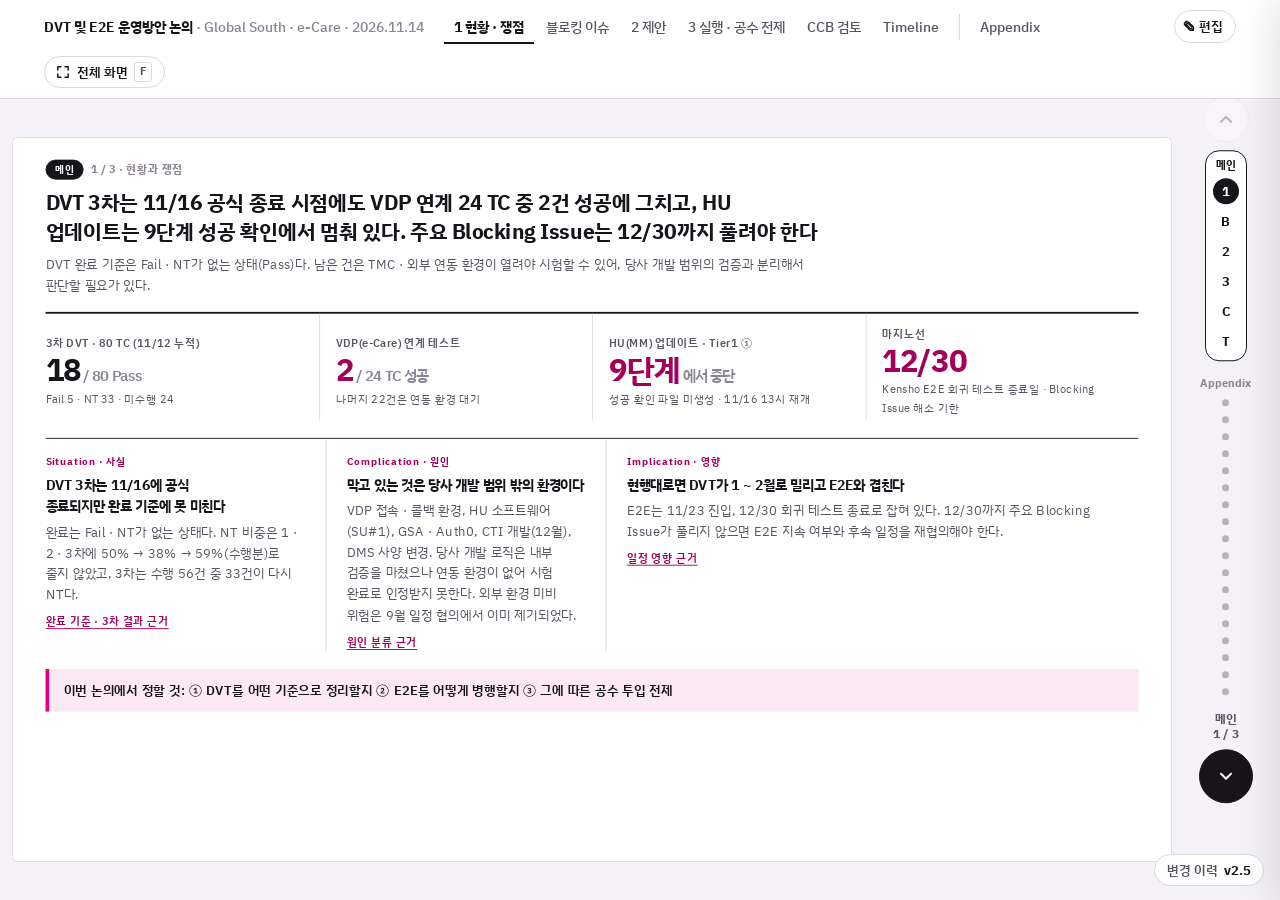
==== commit 2fdea07f: "v2.5: 현재 블로킹 이슈 · CCB 검토 장 추가 - 현재 블로킹 이슈(11/17 기준 잔여 이슈 5건 · DVT 실질 완료 시점 검토) 장 추가 - CCB 검토 장: uCub" ====
--- a/src/out/index.html
+++ b/src/out/index.html
@@ -729,6 +729,22 @@
 #app .ed-flex { display: block !important; }
 .ed-ui .c-w { display: none; }
 .ed-ui[data-sel="el"] .c-w, .ed-ui[data-edit="1"] .c-w { display: inline-block; } /* 블록 선택 또는 글자 편집 중에 폭 · 한 줄 버튼 표시 */
+/* v2.5 블로킹 이슈 · CCB 검토 */
+.blk5 { margin-top: 18px; display: grid; grid-template-columns: repeat(5, 1fr); gap: 10px; }
+.blk5 .bc { border: 1px solid var(--line); border-radius: 10px; padding: 14px 14px 12px; background: var(--paper, #fff); min-width: 0; }
+.blk5 .bc h3 { font-size: 15px; margin: 0 0 8px; }
+.blk5 .bc .who { display: block; font-size: 12px; font-weight: 700; color: var(--accent-deep); margin-bottom: 6px; }
+.blk5 .bc b { display: block; font-size: 13.5px; line-height: 1.45; }
+.blk5 .bc p { font-size: 12.5px; line-height: 1.5; color: var(--ink-2); margin-top: 10px; }
+.blk5 .bc.hot { background: var(--ink); border-color: var(--ink); color: #fff; }
+.blk5 .bc.hot p { color: rgba(255,255,255,.75); }
+.blk5 .bc.hot .who { color: #ff7ab8; }
+.blk-t { margin-top: 18px; font-size: 16px; }
+.blk-foot { margin-top: 6px; font-size: 12.5px; color: var(--ink-2); }
+.ccb-cols { margin-top: 16px; display: grid; grid-template-columns: 1.9fr 1fr; gap: 20px; align-items: start; }
+.ccb-cols .nxt ol li { font-size: 13px; line-height: 1.5; }
+@media (max-width: 980px) { .blk5 { grid-template-columns: 1fr; } .ccb-cols { grid-template-columns: 1fr; } }
+.ccb-cols a.more { display: inline-block; margin-top: 8px; color: var(--accent-deep); font-weight: 600; font-size: 12.5px; }
 </style>
 </head>
 <body data-mode="changed">
@@ -755,7 +771,7 @@
   <div class="p-head"><button type="button" class="p-back" id="p-back"><svg viewBox="0 0 20 20" aria-hidden="true"><path d="M12 5 7 10l5 5" fill="none" stroke="currentColor" stroke-width="2" stroke-linecap="round" stroke-linejoin="round"/></svg>돌아가기</button><div><small id="p-kicker"></small><h3 id="p-title"></h3></div><button type="button" class="p-close" id="p-close">닫기</button></div>
   <div class="p-body" id="p-body"></div>
 </aside>
-<script id="data" type="application/json">{"meta":{"title":"DVT 및 E2E 운영방안 논의","project":"Global South · e-Care","date":"2026.11.14","asof":"11/14 논의 · Teams 11/13 · Confluence 11/12 · GSP DB 11/11 기준","changelog":[{"v":"v2.4","at":"2026.11.16","items":["화면 편집: 블록 폭 조절(넓게 · 좁게 · 폭 최대)과 한 줄로(넘치면 글자 자동 축소) 추가 — 블록 선택 · 글자 편집 중 모두 표시"]},{"v":"v2.3","at":"2026.11.16","items":["화면 편집: 블록 이동(▲ 위로 · ▼ 아래로 · Alt+↑/↓) 추가 — edits.json moves 로 저장","화면 편집: 한글 입력 중 Enter 줄바꿈 · 가로 배치 블록 줄바꿈 표시 보완"]},{"v":"v2.2","at":"2026.11.14","items":["11/13 이준제 보고(Teams) 반영: MS 장애로 다산 메일 · VPN 비밀번호 수신 불가 → VPN 1개로 진행, VDP Diag와 DMS 동시 진행 불가","HU(MM) 업데이트 현황 정정: ‘9단계 중 3단계’ → Tier1 업데이트 ①의 9단계(성공 여부 확인)에서 중단, 결과 파일 미생성","VDP Diag 24 TC 중 2건 성공 · 3번째 문의 중, DMS 기준 정보 연동 미진행. 세 건 모두 11/16(월) 재개(VDP 10시 · HU 13시)"]},{"v":"v2.1","at":"2026.11.14","items":["현황 반영: VDP(e-Care) 연계 테스트 24 TC 중 2건 성공, HU 펌웨어 업데이트 9단계 중 3단계에서 중단","12/30을 Kensho E2E 회귀 테스트 종료일이자 주요 Blocking Issue 해소 마지노선으로 명시(1장 · 3장 · Timeline)","Copilot 제안(E2E Conditional Entry 핸드오프 패키지) 반영: ‘DVT Open Item 유지 + E2E 조건부 진입’ 표현, Gate G-01 ~ G-09, 11/20 진입 판정, 자원 · 계약 유지 전제","Appendix 추가: Gate, Copilot 제안 분석, 출처별 적용 한계. 패키지의 Risk Register 예시 행과 공수 수치(CCB v43)는 미반영"]},{"v":"v2.0","at":"2026.11.14","items":["문서를 ‘DVT 및 E2E 운영방안 논의’로 확장 — 메인 3장(현황과 쟁점 · 제안 · 실행과 공수 전제) + Timeline + Appendix 구조로 재구성","근거는 메인 장표에서 오른쪽 서랍으로 열리고, 서랍의 [부록에서 자세히] 버튼으로 해당 Appendix 페이지로 이동","기종결 · 11/15 종결 예정인 LG U+ 조치 항목(단말 개통 · uCube · 케이블 · 보안정책 등) 삭제","11/14 DVT · E2E 논의(회의록 · 화이트보드)를 반영: 조건부 승인안, 대안 비교, 공수 협의 전제, E2E 병행 트랙","이전 화면 편집 내용(edits.json)은 페이지 구조가 바뀌어 적용되지 않음"]},{"v":"v1.3","at":"2026.11.14","items":["화면 편집: 글자 서식 추가 — 굵게 · 기울임 · 밑줄 · 취소선(편집 중 선택한 글자, 또는 블록 · 글상자 전체), 글자 크기 조절(A− / A+)"]},{"v":"v1.2","at":"2026.11.14","items":["화면 편집: 글자 줄바꿈(Enter) 지원, 글상자 · 도형 크기를 8방향 핸들로 조절, 되돌리기를 일반적인 Undo 아이콘으로 변경"]},{"v":"v1.1","at":"2026.11.14","items":["화면 편집 기능 추가 — 상단 바 ✎ 편집에서 글자 수정, 도형(사각형 · 원 · 선 · 화살표 · 글상자), 블록 배경 · 글자색 변경","수정 내용은 edits.json 에 저장되어 git 에 커밋되고, 자동 배포로 사이트에 반영 (저장은 GitHub 토큰이 있는 편집자만 가능)","파비콘 추가. 보드의 숫자 · 근거 데이터는 v1 과 동일"]},{"v":"v1","at":"2026.11.14","items":["1 · 2 · 3차 DVT 결과(Confluence)와 PM 정례 10/07 ~ 11/11, E2E 사전준비, GSP DB 이슈트래킹을 한 보드로 정리","NT 원인을 원인 제공 조직(TMC · TMKR 측 협력사 · Dasan)별로 분류","3차 결과는 11/12 누적까지 반영. 11/13 HU 업데이트 · VDP Diag 1차 결과는 미게시라 미반영"]}]},"src":{"r1":{"t":"1차 DVT 결과","u":"https://toyotasystem.atlassian.net/wiki/spaces/GSP/pages/1077018632"},"r2":{"t":"2차 DVT 결과","u":"https://toyotasystem.atlassian.net/wiki/spaces/GSP/pages/1103003658"},"r3":{"t":"3차 DVT 결과 (v4, 11/12)","u":"https://toyotasystem.atlassian.net/wiki/spaces/GSP/pages/1133412396"},"st":{"t":"DVT_SystemTest (TC 문서)","u":"https://toyotasystem.atlassian.net/wiki/spaces/GSP/pages/1016135985"},"pm1007":{"t":"(10/07) PM 정례회의","u":"https://toyotasystem.atlassian.net/wiki/spaces/GSP/pages/1079279680"},"pm1021":{"t":"(10/21) PM 정례회의","u":"https://toyotasystem.atlassian.net/wiki/spaces/GSP/pages/1100906654"},"pm1028":{"t":"(10/28) PM 정례회의","u":"https://toyotasystem.atlassian.net/wiki/spaces/GSP/pages/1113784433"},"pm1103":{"t":"(11/03) PM 정례회의","u":"https://toyotasystem.atlassian.net/wiki/spaces/GSP/pages/1121189948"},"pm1111":{"t":"(11/11) PM 정례회의","u":"https://toyotasystem.atlassian.net/wiki/spaces/GSP/pages/1137704961"},"pre":{"t":"E2E 사전준비 (11/11)","u":"https://toyotasystem.atlassian.net/wiki/spaces/GSP/pages/1133608962"},"sch":{"t":"E2E 세부일정 (11/03)","u":"https://toyotasystem.atlassian.net/wiki/spaces/GSP/pages/1121320967"},"db":{"t":"GSP DB · 이슈트래킹 통합본 (11/11)","u":""},"hp":{"t":"E2E Conditional Entry Handoff 패키지 (Copilot 제안, 11/14)","u":"","n":"내부 자료"},"pmr":{"t":"E2E · DVT PM 보고서 (11/06)","u":"","n":"내부 자료"},"wk":{"t":"주간보고 10월 3주차 (10/19)","u":"","n":"내부 자료"},"mail0915":{"t":"일정 협의 요청 메일 (9/15)","u":"","n":"내부 자료"},"mail1027":{"t":"추가 투입 공수 관련 메일 (10/27)","u":"","n":"내부 자료"},"ccb":{"t":"추가 인력 투입 CCB (11/07 v43)","u":"","n":"내부 자료"},"cto":{"t":"CTO DVT Gating 프로세스","u":"","n":"일반 원칙"},"tm1113":{"t":"Teams 11/13 17:55 이준제 보고 (DVT 3차 진행 현황)","u":"","n":"내부 자료"}},"rounds":[{"id":"r1","name":"1차","period":"10/06 ~ 10/14","scope":"GS","tc":290,"pass":132,"fail":14,"nt":144,"rest":0,"src":"r1","note":"e-Care 미실시(9/22 계획: “e-Care가 테스트 불가라서 GS만”)"},{"id":"r2","name":"2차","period":"10/22 ~ 10/30","scope":"GS + e-Care(OPW·CCW)","tc":854,"pass":523,"fail":8,"nt":323,"rest":0,"src":"r2","note":"CCW 236 TC 전량 NT (CTI 미개발)"},{"id":"r3","name":"3차","period":"11/11 ~ (진행 중)","scope":"GS + e-Care + DMS + VDP Diag","tc":80,"pass":18,"fail":5,"nt":33,"rest":24,"src":"r3","note":"11/12 누적. 미수행 24건은 VDP Diag 신규 TC(11/13 TMC와 시험 예정)"}],"daily":{"r1":{"head":["일자","Acted","Pass","Fail","NT","Remained TC"],"rows":[["10/06","40","22","15","3","250"],["10/07","290","50","207","33","0"],["10/08","125","36","52","37","165"],["10/12","215","71","106","38","75"],["10/13","290","119","14","157","-"],["10/14 (통합)","290","132","14","144","-"]],"notes":["원본 표의 Planned(old)는 일자별 38·64·69·56·63, 합계 290. 10/12·10/13은 Planned(new) 82·83으로 재계획","10/07 Fail 207건 → 10/13 14건: 10/07 PM 정례에서 “Block 분류 폐지, Block은 Fail로 재분류, NT는 진입 자체가 불가한 항목으로 한정”하기로 한 뒤 재판정·재시험이 이어짐","GSP DB 정리: 10/13 NT 157건 중 112건이 선행 Fail에 의한 Block(Skip Vehicle Association 등)"]},"r2cum":{"head":["일자","누적 Acted","Pass","Fail","NT","비고"],"rows":[["10/22","598","199","37","362","CCW 236 포함"],["10/23","667","350","29","288","선행조건 NT를 시험 가능 조건으로 변경"],["10/26","755","411","30","314","Fail에 의한 Blocked 포함"],["10/28","833","501","16","316",""],["10/29","839","512","13","314",""],["10/30","854","523","8","323","최종"]]},"r2area":{"head":["영역","TC","Pass","Fail","NT"],"rows":[["Global South (GS)","326","262","5","59"],["오퍼레이션 웹 (OPW)","292","261","3","28"],["콜센터 웹 (CCW)","236","0","0","236"],["합계","854","523","8","323"]]},"r3area":{"head":["영역","TC","구성","Pass","Fail","NT","미수행"],"rows":[["GS","20","2차 Fail 5 + NT 15","2","3","15","0"],["e-Care (OPW)","9","2차 Fail 3 + NT 6","9","0","0","0"],["DMS 연동","27","Fail 6 + NT 21","7","2","18","0"],["VDP (Diag) 연동","24","3차 신규 TC","0","0","0","24"],["합계","80","","18","5","33","24"]]},"r3day":{"head":["일자","Planned","Acted","Pass","Fail","NT","Remained TC"],"rows":[["11/11","-","55","11","9","35","25"],["11/12","1","8","7","1","0","24"],["11/12 누적","","56","18","5","33","24"],["11/13","24","","","","",""],["11/16 ~ 11/19","TBD","","","","",""]],"notes":["11/12 Acted 8건 중 7건은 11/11 Fail 재시험(누적 Acted 55 → 56). 누적 Fail 9 → 5, NT 35 → 33","OPW 9건은 2차 Fail 3 + NT 6 전량 Pass(11/12)","11/13 이후 결과는 Confluence에 아직 게시되지 않음(조회 11/14). 결과 페이지에는 첨부가 없음"]}},"ntWhy":{"total":323,"parts":[{"k":"ccw","label":"CCW","n":236,"cause":"CTI 미개발","owner":"tck","fact":"10/21 PM: “Call Center Web은 CTI 미연동 항목에 대해 사유를 기재하여 N/T 처리”. 11/03 PM: “CTI 미개발 영향으로 N/T 비중이 높은 상황”"},{"k":"gs","label":"GS","n":59,"cause":"HU·MM·GSA + 선행 Fail","owner":"mix","fact":"2차 결과표: “Fail에 의한 Blocked 포함”. 11/11 PM: “MM Update 이후 기존 N/T였던 요금제/Provisioning 관련 항목 재검증”"},{"k":"opw","label":"OPW","n":28,"cause":"VDP·DMS 연동","owner":"mix","fact":"10/21 PM: “TMC/VDP, TCK/CTI, DMS 등 외부 연동 제약으로 전체 TC 수행 제한”. 10/28 PM: “e-Care는 Emulator 기반 검증 비중이 높아 실제 연동 검증에는 제약”"}],"owners":[{"id":"tmc","name":"TMC","sub":"일본 원청 · VDP · TSC","tone":"a"},{"id":"tck","name":"TMKR 측 협력사","sub":"TCK(CTI) · SE파트너스(DMS)","tone":"b"},{"id":"dsn","name":"Dasan","sub":"개발 · 시험 수행","tone":"d"}],"blockers":[{"id":"cti","owner":"tck","title":"CTI 미개발 → 콜센터 웹 시험 불가","iss":"ISS-001","tc":"CCW 236 TC (2차 NT의 73%)","when":"12월 (확정일 없음)","facts":["10/28 PM: 대체방안은 안정성 우려로 철회, 정식 추가 개발 착수 — 약 1개월 반 소요","11/03 PM: 완료 시점 12월 수준, 실제 연동 가능 시점은 TCK와 재확인 필요","E2E 사전준비 #10 CTI 중계: 상태 ‘외부일정대기’, 마감일 ‘???’, PIC TMKR","GSP DB: TCK 견적이 Dasan 회신 누락으로 홀딩된 기간이 있었음(10/22, 권다운 지적)"],"src":["pm1028","pm1103","pre","db"]},{"id":"vdp","owner":"tmc","title":"VDP 접속정보 지연·오류 → e-Care 진단 데이터 미수신","iss":"ISS-002 · 025","tc":"VDP Diag 24 TC 미수행, OPW NT 일부","when":"11/13 1차 · 11/16 ~ 20 2차","facts":["10/28 PM: 접속 지연 원인은 Endpoint URL·IP·API Key 등 접속정보 확보 지연. 접속 후에도 ‘유효하지 않은 차량’ Error","GSP DB: TMC 접속정보·Endpoint·ID 안내 오류·누락이 10/6 ~ 11/2 반복(Dasan 정리표), CoCo 5 / Diag 032로 ID 안내 불일치","11/11 Teams(이준제): “아직도 연동이 안 되기 때문에 의미는 없다, API 테스트 가능 여부만 의미”","E2E 사전준비: VDP Diag 별도 접속정보 필요, GetAllDTC 결과 수신 테스트 지연(Backlog PRJ_0333-32)"],"src":["pm1028","db","pre"]},{"id":"hu","owner":"tmc","title":"HU 소프트웨어가 SU#1 → MM Flag 미반환, HU 화면 시험 불가","iss":"ISS-003 · 004","tc":"GS NT 중 요금제·Provisioning·HU 화면 항목","when":"11/13 원격 업데이트(TMC 지원)","facts":["11/03 PM: HU 물리 연결은 완료, Firmware 미수령으로 OTT·Wi-Fi·e-Care 화면 기반 검증 제한","E2E 사전준비 #4 SU#2 H/U SW Update: ‘진행중’, PIC TMC","11/11 TMC MM팀(Kawata): TMKR HU가 SU#1 SW라서 MM Provisioning 불가. TMC 사양 문제는 아님","GSP DB는 원인을 ‘TMC 공급 HU SW 구버전 + 한국 측 업데이트 미실행’ 복합으로 기록"],"src":["pm1103","pre","db"]},{"id":"gsa","owner":"tmc","title":"GSA 신규 버전·Auth0 → 딥링크 흰 화면","iss":"ISS-007","tc":"GS GSA·DeepLink 항목","when":"TMC 일정 대기","facts":["E2E 사전준비 #14·#17: GSA App 신규 버전·Service Package 수정본 ‘외부일정대기’, PIC TMC","GSP DB: Global App이 TMC Auth0(tr-th-acos)를 써서 Local App 딥링크 시 흰 화면 — TMC가 원인 인정(11/6)","11/11 PM: DVT 3차 중점 항목에 GSA 설치·Login, DeepLink/상품가입 Flow 포함"],"src":["pre","db","pm1111"]},{"id":"dtc","owner":"tmc","title":"DTC 재현 방법(CANoe) 미확정","iss":"Backlog PRJ_0333-54","tc":"e-Care 경고·DTC 시나리오","when":"미정","facts":["E2E 사전준비 #5: e-Care 시험용 고장진단코드 생성·재현 ‘진행중’, TMC에서 유형별 코드 발생 필요, PIC TMC","10/21 PM: CANoe 파일 제공을 TMC에 요청 중, 지연 시 TMC가 직접 Warning Event Trigger하는 방안 병행 문의"],"src":["pre","pm1021"]},{"id":"dms","owner":"tck","title":"DMS 사양 변경 지속 → 시나리오 재작성","iss":"ISS-008","tc":"DMS 연동 27 TC (3차 NT 18)","when":"API 5 → 24개 반영 중","facts":["10/21 PM: DVT 진행 중 DMS 추가 요구사항이 지속 유입, 10/23 기준 개발 범위 Freeze 합의","E2E 사전준비 #9: DMS API 개통 5 → 24개 변경, 시나리오 업데이트 필요, PIC TMKR","e-Care IF 정의서 v1.23(11/05): warningClearFlag 처리 등 변경 계속","11/11 e-Care4: DMS 칩 생성 기준 변경 제안(선호센터 칩 우선) — 결정 대기"],"src":["pm1021","pre","db"]},{"id":"fix","owner":"dsn","title":"2차 Fail 8건 수정 · 3차 재시험","iss":"ISS-009","tc":"GS Fail 5 · OPW Fail 3","when":"OPW 3건 11/12 Pass, GS 잔여 Fail 3","facts":["11/03 PM: Fail 8건은 3차 전 수정 가능한 범위로 판단","3차 11/12 누적: OPW 9건 전량 Pass, GS Pass 2 · Fail 3 · NT 15","GSP DB: Dasan 측 CTI 견적 회신 누락(10/22)이 CTI 일정 홀딩에 영향"],"src":["pm1103","r3","db"]}]},"remain":{"r3":{"pass":18,"fail":5,"nt":33,"rest":24,"tc":80},"carry":[{"k":"GS","nt2":59,"in3":15},{"k":"OPW·DMS","nt2":28,"in3":27},{"k":"CCW","nt2":236,"in3":0}],"carryNote":"3차 범위 정의는 “2차 DVT의 fail 항목과 fail에 따른 N/T 항목”(3차 결과 페이지). 3차 NT 편성은 GS 15 + e-Care 6 + DMS 21 = 42. OPW·DMS의 27은 2차 OPW NT 28과 대응한다고 보고 계산한 값으로, DMS 27건의 2차 근거 행은 결과표에서 직접 확인되지 않음(2차 Fail은 GS 5·OPW 3뿐인데 3차 DMS는 Fail 6으로 표기)"},"deck":{"s1":{"kicker":"1 / 3 · 현황과 쟁점","title":"DVT 3차는 11/16 공식 종료 시점에도 VDP 연계 24 TC 중 2건 성공에 그치고, HU 업데이트는 9단계 성공 확인에서 멈춰 있다. 주요 Blocking Issue는 12/30까지 풀려야 한다","lede":"DVT 완료 기준은 Fail · NT가 없는 상태(Pass)다. 남은 건은 TMC · 외부 연동 환경이 열려야 시험할 수 있어, 당사 개발 범위의 검증과 분리해서 판단할 필요가 있다.","kpis":[{"k":"ev:status","small":"3차 DVT · 80 TC (11/12 누적)","v":"18","em":"/ 80 Pass","d":"Fail 5 · NT 33 · 미수행 24"},{"k":"ev:vdp","small":"VDP(e-Care) 연계 테스트","v":"2","em":"/ 24 TC 성공","d":"나머지 22건은 연동 환경 대기","hot":true},{"k":"ev:hu","small":"HU(MM) 업데이트 · Tier1 ①","v":"9단계","em":"에서 중단","d":"성공 확인 파일 미생성 · 11/16 13시 재개","hot":true},{"k":"ev:deadline","small":"마지노선","v":"12/30","em":"","d":"Kensho E2E 회귀 테스트 종료일 · Blocking Issue 해소 기한","hot":true}],"cols":[{"tag":"Situation · 사실","head":"DVT 3차는 11/16에 공식 종료되지만 완료 기준에 못 미친다","body":"완료는 Fail · NT가 없는 상태다. NT 비중은 1 · 2 · 3차에 50% → 38% → 59%(수행분)로 줄지 않았고, 3차는 수행 56건 중 33건이 다시 NT다.","ev":"ev:complete","more":"완료 기준 · 3차 결과 근거"},{"tag":"Complication · 원인","head":"막고 있는 것은 당사 개발 범위 밖의 환경이다","body":"VDP 접속 · 콜백 환경, HU 소프트웨어(SU#1), GSA · Auth0, CTI 개발(12월), DMS 사양 변경. 당사 개발 로직은 내부 검증을 마쳤으나 연동 환경이 없어 시험 완료로 인정받지 못한다. 외부 환경 미비 위험은 9월 일정 협의에서 이미 제기되었다.","ev":"ev:cause","more":"원인 분류 근거"},{"tag":"Implication · 영향","head":"현행대로면 DVT가 1 ~ 2월로 밀리고 E2E와 겹친다","body":"E2E는 11/23 진입, 12/30 회귀 테스트 종료로 잡혀 있다. 12/30까지 주요 Blocking Issue가 풀리지 않으면 E2E 지속 여부와 후속 일정을 재협의해야 한다.","ev":"ev:impact","more":"일정 영향 근거"}],"ask":"이번 논의에서 정할 것: ① DVT를 어떤 기준으로 정리할지 ② E2E를 어떻게 병행할지 ③ 그에 따른 공수 투입 전제"},"s2":{"kicker":"2 / 3 · 제안","title":"당사 개발 범위는 조건부 승인하되 잔여 항목은 Open Item으로 유지하고, E2E는 조건부로 진입(Conditional Go)하는 안을 제안한다","lede":"‘DVT 완료’가 아니라 ‘DVT Open Item 유지 + E2E 조건부 진입’으로 분리해 표기한다. 현행 유지와 전면 재일정은 종료 시점이 불확실하다.","optHead":["","A. 현행 유지","B. Open Item 유지 + 조건부 진입 (제안)","C. 전면 재일정"],"optRows":[["방식","Fail · NT 0이 될 때까지 DVT 연장","당사 개발 범위만 조건부 승인, 외부 영역은 Open Item으로 유지 · 별도 재시험","DVT · E2E 일정 전체 재수립"],["DVT","1 ~ 2월 (외부 환경 해소에 종속)","Pass · 완료로 표기하지 않음. 조건 확정 후 약 1개월 추가 검증, 잔여는 환경 확보 후 재시험","재수립 일정에 따름 (미정)"],["E2E 영향","11/23 진입과 충돌, 기간 중첩","DVT와 이중 트랙 병행, 12/30까지 Blocking 해소","진입 시점 후퇴"],["필요 결정","DVT 기간 변경 (CCB 연계)","TMKR의 조건부 승인 + 11/20 진입 판정","전 일정 합의"]],"optEv":["ev:optA","ev:optB","ev:optC"],"scopeTitle":"조건부 승인 범위(안)","scopeIn":["서비스 가입","ACOS 인터페이스","VDP 연계 테스트"],"scopeOut":["TMC 영역 — HU 기능 등 외부 연동 환경에 종속된 시험"],"scopeOpen":["조건 항목의 최종 확정","승인 후 개발 완료 검증의 지속 기간"],"word":"표현 원칙: ‘DVT 완료 · 조건부 완료’ 대신 ‘DVT Open Item 유지 + E2E 조건부 진입’. E2E는 잔여 DVT 재시험을 대체하지 않는다.","decide":"TMKR 결정 요청: 위 범위로 조건부 승인하고, 외부 영역은 Open Item으로 남겨 별도 일정으로 재시험한다. 진입 가부는 9개 Gate(G-01 ~ 09) 충족 여부로 11/20에 서면 판정한다."},"s3":{"kicker":"3 / 3 · 실행과 공수 전제","title":"E2E는 회귀 테스트 중심으로 병행 진입하고, 공수는 아래 다섯 가지 전제가 충족되는 범위에서 투입한다. 12/30이 마지노선이다","lede":"전제가 하나라도 달라지면 일정과 공수가 함께 달라진다. 이 장표는 공수 협의의 합의 대상이다.","premHead":["#","전제","충족 조건","충족되지 않으면"],"prem":[["1","DVT 정리 기준","조건부 승인 범위(서비스 가입 · ACOS IF · VDP)를 TMKR이 확정. 잔여는 Pass 전환 없이 Open Item 유지","연장 공수는 CCB 안건으로 별도 협의"],["2","E2E 진입 조건","일본 측이 회귀 테스트(Regression)를 준비(11/16 ~ 17 협의) + 11/20 Gate 판정","E2E 전체 재일정"],["3","외부 환경 해소","HU(MM) 업데이트 완료 · VDP 연계(24 TC) · CTI 완료를 12/30 이전에 확정 · 해소","12/30 초과 시 E2E 지속 여부 · 후속 일정 재협의. 해소 전 구간은 대기가 아닌 별도 범위"],["4","범위 변경","DMS 등 사양 변경은 TC 문서 기준으로 신규 · 재수행 범위 확정","변경분은 근거 기준으로 별도 협의"],["5","자원 · 계약 유지","잔여 검증 · 결함 수정 · 재시험 인력의 유지 기간과 최소 인원을 서면 확정. 추가 공수는 자동 승인이 아님","조건부 진입 보류, CCB 협의"]],"premEv":["ev:p1","ev:p2","ev:p3","ev:p4","ev:p5"],"tracks":[{"h":"E2E #1 · 병행 진입 (~ 12/30)","b":"회귀 테스트(Regression) + ACOS IF 기반 TC. 회귀용 24 DCM 기자재 활용(Global · ACOS 대상). 12/30까지 Blocking Issue 해소가 전제","ev":"ev:e2e1"},{"h":"E2E #2 · 정상 상태 전제","b":"외부 환경이 정상일 때 가능한 시나리오. 현재 상태로는 불가해 순연","ev":"ev:e2e2"}],"next":["11/16(월) DVT 3차 Fail 결과와 DVT · E2E 자료 정리, 일본 측 회귀 테스트 준비 여부 협의(~ 17일)","11/20 Go / Conditional Go / No-Go 서면 판정(PM 보고 제안)","11/23 조건부 진입, 12/30까지 Blocking Issue 해소 · 회귀 테스트 종료"],"tl":"타임라인 전체 보기"},"tl":{"kicker":"Timeline · DVT / E2E 운영 일정(안)","title":"11/20 판정으로 조건부 진입하고, 12/30(마지노선)까지 Blocking Issue를 풀어 회귀 테스트를 마친다","lede":"12/30은 Kensho E2E 회귀 테스트 종료일이자 주요 Blocking Issue 해소 기한이다. 점선은 미확정 구간이다.","start":[2026,11,13],"days":49,"marks":[{"d":[2026,11,13],"l":"11/13","ev":"ev:t1113"},{"d":[2026,11,16],"l":"11/16 (월)","ev":"ev:t1116"},{"d":[2026,11,17],"l":"11/17","ev":"ev:t1117"},{"d":[2026,11,20],"l":"11/20 판정","ev":"ev:t1120"},{"d":[2026,11,23],"l":"11/23","ev":"ev:t1123"},{"d":[2026,12,30],"l":"12/30 마지노선","ev":"ev:deadline","dead":true}],"lanes":[{"h":"DVT","sub":"3차","bars":[{"a":[2026,11,13],"b":[2026,11,16],"t":"dvt","l":"3차 공식 종료 11/16"},{"a":[2026,11,16],"b":[2026,12,16],"t":"cond","dash":true,"l":"조건부 승인 범위 검증 (약 1개월, 미확정)","ev":"ev:optB"}]},{"h":"외부 환경","sub":"해소 시점","bars":[{"a":[2026,11,13],"b":[2026,11,14],"t":"ext","l":"HU 업데이트 (9단계 확인에서 중단)","pin":true,"ev":"ev:hu"},{"a":[2026,11,16],"b":[2026,11,20],"t":"ext","l":"VDP Diag 2차 (연계 2/24)","ev":"ev:vdp"},{"a":[2026,12,1],"b":[2026,12,30],"t":"ext","dash":true,"l":"CTI 개발 완료 (12월, 일자 미정)","ev":"ev:cause"}]},{"h":"E2E #1","sub":"회귀 · ACOS IF","bars":[{"a":[2026,11,23],"b":[2026,12,30],"t":"e2e","l":"회귀 테스트 + ACOS IF 기반 TC (일본 측 준비 전제)","ev":"ev:e2e1"}]},{"h":"E2E #2","sub":"정상 상태 전제","bars":[{"a":[2026,12,1],"b":[2026,12,30],"t":"late","dash":true,"l":"현재 상태로는 불가 → 순연","ev":"ev:e2e2"}]}],"notes":["11/16 ~ 17 일본 측 협의 결과에 따라 E2E #1 병행 또는 전체 재일정","12/30까지 주요 Blocking Issue 미해소 시 E2E 지속 여부와 후속 일정 재협의","DVT 기간 변경은 CCB 연계 안건"]},"ev":{"status":{"kicker":"근거 · 3차 DVT","title":"3차 80 TC 중 Pass 18, 미검증 62","facts":["11/12 누적: Pass 18 · Fail 5 · NT 33 · 미수행 24 (80 TC)","미수행 24건은 VDP Diag 신규 TC — TMC 연동이 열려야 시작","수행한 56건 중 33건(59%)이 NT — 2차에서 막혔던 TC가 같은 조건에서 다시 NT","NT 비중 추이: 1차 50%(144/290), 2차 38%(323/854), 3차 59%(33/56)"],"src":["r1","r2","r3"],"apx":"apx-r3"},"complete":{"kicker":"근거 · 완료 기준","title":"Fail · NT가 없어야 Pass","facts":["11/14 논의: DVT 완료는 Fail · NT가 없는 상태","10/07 PM 합의: NT는 진입 자체가 불가한 항목, 진입 후 실패는 Fail","일반 품질 Gate 원칙: 단순 기간 종료가 아니라 사전 정의된 기준과 증적을 충족해야 다음 단계로 이행(CTO DVT Gating 준거 — 본 프로젝트 직접 적용 기준은 아님)"],"src":["pm1007","cto"],"apx":"apx-mtg"},"vdp":{"kicker":"근거 · VDP","title":"VDP(e-Care) 연계 테스트 24 TC 중 2건 성공","facts":["11/13 이준제 보고: 24 TC 중 2건 성공, 3번째 TC는 성공 여부를 TMC에 문의 중. 11/16(월) 10시 재개","11/13 MS 장애로 다산 메일 수 · 발신 불가 → 메일로 받는 VPN 비밀번호를 받지 못해 이준제 VPN 1개로만 진행 — VDP Diag와 DMS 기준 정보 시험을 동시에 할 수 없었음","VDP 접속정보 지연 · 오류, 콜백(CoCo Callback) 미수신으로 DTC 수집 후속 처리 미검증","일본 측 VDP 서버 정보는 10/05 제공 예정이었음(9/15 일정 협의 메일). 외부 환경 준비 전 착수 시 미시험 증가 · 결과 유효성 저하 가능성을 사전 제기","VDP Diag 2차 11/16 ~ 20 예정"],"src":["tm1113","pm1028","mail0915","pmr","db"],"apx":"apx-cause"},"hu":{"kicker":"근거 · HU","title":"HU(MM) 업데이트 — Tier1 업데이트 ①의 9단계(성공 여부 확인)에서 중단","facts":["11/13 이준제 보고: 업데이트 절차 ④ Tier1 업데이트 ① → 9단계 ‘성공 여부 확인’에서 중단. write_result_sub_sucess.txt 파일이 생성되지 않음","11/16(월) 13시 TMC 카키하라 상과 이어서 진행 예정","v2.1의 ‘9단계 중 3단계’ 표기는 11/13 보고와 달라 이번 판에서 정정","HU 소프트웨어가 SU#1 → MM Flag 미반환, Wi-Fi · OTT · Digital Key 등 HU 기반 시험 제한","HU 환경 미구축 31건이 1차 NT의 일부(10/19 스냅샷)"],"src":["tm1113","pm1103","pre","wk"],"apx":"apx-cause"},"deadline":{"kicker":"근거 · 마지노선","title":"12/30 = 회귀 테스트 종료일 · Blocking Issue 해소 기한","facts":["Kensho E2E 회귀 테스트 종료일(E2E 세부일정상 e-Care E2E 종료일 12/30)","11/14 논의: 주요 Blocking Issue가 12/30에는 풀려야 한다는 의미의 마지노선","미해소 시 E2E 지속 여부와 후속 일정을 관련 당사자가 재협의(조건부 진입 승인문 원칙)"],"src":["sch","hp"],"apx":"apx-gate"},"cause":{"kicker":"근거 · 원인","title":"NT의 원인은 외부 연동 환경","facts":["CTI 미개발: CCW 236 TC(2차 NT의 73%), 완료 12월 — TMKR 측 협력사 영역","TMC: VDP 접속정보 · 콜백, HU 소프트웨어(SU#1), GSA · Auth0, DTC 재현 방법 미확정","DMS 사양 변경 지속: API 5 → 24개, 시나리오 재작성","1차 NT 144건 중 Blocked 104 + HU 환경 미구축 31 = 135건(93.8%)이 선행조건 · 환경 제약과 연관(10/19 스냅샷)","11/14 논의: 당사 개발 로직은 내부 검증 완료"],"src":["pm1028","pm1103","pre","wk","db"],"apx":"apx-cause"},"impact":{"kicker":"근거 · 일정 영향","title":"현행 방식이면 1 ~ 2월","facts":["현행 방식(Fail · NT 0까지)을 이어가면 DK 완료 기준으로 1 ~ 2월까지 걸릴 수 있다","E2E 현행 진입 11/23과 중첩 — 11/03 PM 합의: E2E 진입 시점에는 알려진 제약으로 NT가 생기지 않도록 일정 재구성","DVT 기간 변경은 CCB 안건과 연계된다(기존 1개월 → 1.5개월 변경안)"],"src":["pm1103","pm1111","ccb"],"apx":"apx-plan"},"optA":{"kicker":"근거 · 대안 A","title":"현행 유지","facts":["Fail · NT가 0이 될 때까지 DVT를 연장","외부 환경(HU · VDP · CTI) 해소 일정에 종속되어 종료일을 약속할 수 없음","E2E와 일정이 겹치고 DVT 기간 변경은 CCB 안건"],"apx":"apx-opt"},"optB":{"kicker":"근거 · 대안 B (제안)","title":"Open Item 유지 + E2E 조건부 진입","facts":["당사 개발 범위(서비스 가입 · ACOS IF · VDP 연계)에 한정해 조건부 승인","TMC 영역(HU 기능 등)은 범위에서 제외, Open Item으로 유지하고 환경 확보 후 별도 재시험","DVT를 완료 · Pass로 표기하지 않음 — E2E 진입 승인과 DVT 완료 승인을 분리(Copilot 제안)","승인 후에도 개발 완료 검증 약 1개월 추가","TMKR이 판단해야 한다 — 당사가 임의로 종결하지 않음"],"src":["hp"],"apx":"apx-scope"},"optC":{"kicker":"근거 · 대안 C","title":"전면 재일정","facts":["일본 측 협의가 이루어지지 않거나 Gate를 충족하지 못하는 경우의 대안(No-Go / Scope Reduction)","DVT · E2E 일정 전체를 다시 수립하며 종료 시점은 미정"],"apx":"apx-opt"},"p1":{"kicker":"전제 1","title":"DVT 정리 기준","facts":["조건부 승인 범위: 서비스 가입 · ACOS 인터페이스 · VDP 연계 테스트","FAIL은 FAIL, 시험 불가는 N/T · External Blocked로 유지 — 일정을 이유로 Pass 전환하지 않음","승인 후 개발 완료 검증은 약 1개월(미확정)","미승인 시 DVT 연장분은 CCB 안건으로 협의"],"src":["hp"],"apx":"apx-man"},"p2":{"kicker":"전제 2","title":"E2E 진입 조건","facts":["Global South · ACOS 인터페이스 E2E는 현재 불가","회귀 테스트는 일본 측 담당이 준비하면 가능 — 11/16 ~ 17 협의","11/20 Gate G-01 ~ G-09 충족 여부로 Go / Conditional Go / No-Go 서면 판정(PM 보고 제안)","불가 시 전체 재일정"],"src":["pmr","hp"],"apx":"apx-gate"},"p3":{"kicker":"전제 3","title":"외부 환경 해소 (12/30)","facts":["HU(MM) 업데이트 완료, VDP 연계 24 TC, DMS 기준 정보 연동, CTI 개발(12월) 해소","12/30이 마지노선 — 이후에는 E2E 지속 여부 · 후속 일정 재협의","해소 전 구간은 시험 가능 범위가 아니므로 대기 공수와 구분"],"src":["pm1103","pre"],"apx":"apx-cause"},"p4":{"kicker":"전제 4","title":"범위 변경 처리","facts":["DMS API 5 → 24개 변경, VDP Diag 24 TC는 3차 신규","TMKR 의견(11/11, 합의 아님): 규격 변경에 따른 실제 개발 · 시험은 근거 기준으로 별도 검토 가능, 일정 지연에 따른 단순 대기는 인정 어려움"],"src":["pm1111"],"apx":"apx-man"},"p5":{"kicker":"전제 5","title":"자원 · 계약 유지","facts":["잔여 검증 · 결함 수정 · 재시험이 끝날 때까지 필요한 개발 · QA 인력과 계약 범위를 유지","기존 계획 · 인력 Shift · 실제 순증 공수 · DVT Carry-over 조치 범위를 분리 기록","조건부 진입 승인은 추가 공수 · 비용의 자동 승인이 아님","검토 의견(10/27): 기존 리소스를 어떻게 활용했는지까지 함께 봐야 함"],"src":["ccb","mail1027","hp"],"apx":"apx-man"},"e2e1":{"kicker":"E2E #1","title":"회귀 테스트 + ACOS IF 기반 TC (~ 12/30)","facts":["일본 측이 회귀 테스트를 준비하면 현 시점에도 수행 가능","회귀용 24 DCM 기자재는 준비 완료(사전준비 #2) — Global · ACOS 대상","회귀 테스트 종료일 12/30 = Blocking Issue 해소 마지노선","11/03 PM 합의: 시험 가능 범위를 세분화하고 시작부터 NT가 예상되는 TC를 최소화"],"src":["pm1103","pre","sch"],"apx":"apx-pre"},"e2e2":{"kicker":"E2E #2","title":"정상 상태를 전제로 한 시나리오","facts":["현재 상태(외부 환경 미비)로는 수행 불가 → 순연","E2E는 토요타 공식 검증 Event — 공식 문서(Spec · TC)를 기준으로 하며 구두 설명만으로 이슈를 종료하지 않음(11/11 PM)","E2E는 잔여 DVT 재시험의 대체 수단이 아님"],"src":["pm1111","hp"],"apx":"apx-pre"},"t1113":{"kicker":"Timeline","title":"11/13 — HU 업데이트 · VDP Diag 1차 · DMS (MS 장애)","facts":["MS 장애로 다산 메일 불가 → VPN 비밀번호 미수신, 이준제 VPN 1개로만 진행","HU(MM) 업데이트: Tier1 업데이트 ①의 9단계(성공 여부 확인)에서 중단 → 11/16 13시 재개","VDP Diag: 24 TC 중 2건 성공, 3번째 TC 성공 여부 문의 중 → 11/16 10시 재개","DMS 기준 정보 연동: VPN 미접속으로 진행 못 함 → 11/16 진행 예정","MM 업데이트 후 기존 NT 요금제 · Provisioning 재검증 대상"],"src":["tm1113"],"apx":"apx-cause"},"t1116":{"kicker":"Timeline","title":"11/16(월) — DVT 3차 공식 종료 · 11/13 미완 시험 재개","facts":["10시 VDP Diag 재개, 13시 HU(MM) 업데이트 재개(TMC 카키하라 상), DMS 기준 정보 연동 진행(11/13 이준제 보고)","DVT 3차 Fail 결과 정리(저녁까지)","DVT · E2E 자료 정리, 일본 측 협의(월 ~ 화)"],"apx":"apx-mtg"},"t1117":{"kicker":"Timeline","title":"11/17 — 현행 DVT 종료일","facts":["3차 결과 일정 칸: 11/17 ~ 11/19 TBD, E2E 세부일정은 11/17 종료"],"src":["r3","sch"],"apx":"apx-plan"},"t1120":{"kicker":"Timeline","title":"11/20 — E2E 진입 Gate 판정","facts":["PM 보고(11/06) 제안: 11/20에 범위 · 리스크를 서면 확정하고 Go / Conditional Go / No-Go 판정","판정 기준: 9개 Mandatory Gate(G-01 ~ G-09)","참고: 11/20은 진척 보고회 일자이기도 함"],"src":["pmr","hp"],"apx":"apx-gate"},"t1123":{"kicker":"Timeline","title":"11/23 — 현행 E2E 진입일","facts":["E2E 세부일정(11/03): 24SU#2 LifeCycle 11/23 ~ 11/30","PM 보고(11/06): 진입일은 유지 가능하나 전체 범위 Go가 아닌 조건부 범위 진입 가능성이 높음"],"src":["sch","pmr"],"apx":"apx-pre"}}},"apxNew":{"m1":{"id":"apx-mtg","code":"","title":"11/14 DVT · E2E 운영방안 논의 요약","message":"실무자 논의를 쟁점 · 방향 · 미결 · 후속 조치로 재구성했다.","head":["구분","내용"],"rows":[["쟁점","DVT 3차는 11/16 공식 종료이나 Fail · NT가 남음. 완료는 Fail · NT가 없어야 인정"],["현황 (11/13 보고)","VDP(e-Care) 연계 테스트 24 TC 중 2건 성공(3번째 문의 중). HU(MM) 업데이트는 Tier1 ①의 9단계 성공 확인에서 중단. DMS 기준 정보 연동은 MS 장애 · VPN 문제로 미진행. 모두 11/16 재개"],["원인","TMC 연동 환경 부족이 주원인. 당사가 개발한 로직은 내부 검증 완료"],["영향","현행 방식 유지 시 1 ~ 2월(DK 완료)까지 지속 가능"],["방향","당사 개발 범위(서비스 가입 · ACOS IF · VDP 연계)로 한정한 조건부 승인 — TMC 범위(HU 기능) 제외. 그래도 약 1개월 추가. 잔여는 Open Item 유지"],["주의","조건부 승인은 TMKR이 판단해야 한다(당사 임의 종결 불가). DVT 미완료는 CCB와 연계"],["E2E","Global South · ACOS IF E2E는 현재 불가. 일본 측이 준비하면 회귀 테스트는 가능 → DVT + E2E 이중 트랙. 월 · 화 협의에 달림, 안 되면 전체 재일정"],["마지노선","Kensho E2E 회귀 테스트 종료일 12/30 — 주요 Blocking Issue가 이때까지 풀려야 함"],["후속","11/16 저녁까지 3차 Fail 결과 정리(핵심 근거), 선행 정상화 시 정리 가능 항목 16일 처리, 이후 E2E 진입과 DVT 연장 통합 논의"],["미결","조건 항목 최종 범위, 승인 후 검증 지속 기간"]]},"m2":{"id":"apx-scope","code":"","title":"조건부 승인 범위(안)","message":"무엇을 승인 대상으로 하고, 무엇을 Open Item으로 분리하는지의 구분이다. 최종 항목은 TMKR 협의로 확정한다.","head":["구분","항목","기준","비고"],"rows":[["승인 대상","서비스 가입","당사 개발 · 내부 검증 완료","승인 후 개발 완료 검증"],["승인 대상","ACOS 인터페이스","당사 개발 범위","E2E #1과 연계"],["승인 대상","VDP 연계 테스트","당사 개발 범위 (현재 2/24)","접속 · 콜백 환경 확보 전제"],["Open Item","HU 기능 등 TMC 영역","외부 연동 환경에 종속 (HU 업데이트 9단계 확인에서 중단)","환경 확보 후 별도 재시험"],["Open Item","CTI 연동(CCW 236 TC)","CTI 개발 완료(12월) 후","별도 DVT"],["미결","조건 항목 최종 · 지속 일정","TMKR 협의","—"]]},"m3":{"id":"apx-opt","code":"","title":"대안 비교 상세 (A · B · C)","message":"세 가지 운영안의 종료 시점, 영향, 위험, 필요한 결정을 비교한다.","head":["","A. 현행 유지","B. Open Item 유지 + 조건부 진입 (제안)","C. 전면 재일정"],"rows":[["DVT","1 ~ 2월 (외부 환경 종속)","완료 · Pass 표기 없이 Open Item 유지, 약 1개월 추가 검증","미정"],["E2E","11/23 충돌","병행(이중 트랙), 12/30까지 Blocking 해소","후퇴"],["장점","기준 변경 없음","범위 확정 → 일정 약속 가능, 상태 왜곡 없음","충돌 없이 재수립"],["위험","종료일 불확실, 장기 공수 소요","TMKR 승인 필요, 범위 해석 차이, 12/30 초과 시 재협의","전체 지연, 합의 비용"],["필요 결정","DVT 기간 변경(CCB 연계)","조건부 승인 + 11/20 진입 판정","전체 재합의"],["선택 조건","외부 환경이 곧 정상화될 때","그렇지 않을 때(현재)","일본 측 협의가 불발되거나 Gate 미충족"]]},"m4":{"id":"apx-man","code":"","title":"공수 협의 전제","message":"공수 투입은 아래 전제를 기준으로 협의한다. 전제가 바뀌면 공수도 바뀐다.","head":["#","전제","충족 조건","충족되지 않으면","공수 연계"],"rows":[["1","DVT 정리 기준","조건부 승인 범위 확정, 잔여 Open Item 유지","연장분 CCB 협의","승인 후 검증 약 1개월분"],["2","E2E 진입 조건","일본 측 회귀 테스트 준비 + 11/20 Gate 판정","전체 재일정","E2E #1 투입 시점 결정"],["3","외부 환경 해소","HU 업데이트 · VDP 24 TC · CTI를 12/30 이전 해소","12/30 초과 시 재협의, 해소 전 구간은 별도 범위","해소 후 시험분만 투입"],["4","범위 변경","TC 문서 기준 신규 · 재수행 확정","근거 기준 별도 협의","신규 TC · 재수행분"],["5","자원 · 계약 유지","잔여 검증 · 수정 · 재시험 인력의 유지 기간 · 최소 인원 서면 확정","조건부 진입 보류, CCB 협의","추가 공수는 자동 승인 아님 — 기존 계획 · Shift · 순증 분리 기록"]]},"m5":{"id":"apx-gate","code":"","title":"E2E 조건부 진입 Gate (G-01 ~ G-09)","message":"Conditional Go는 아래 9개 Gate가 모두 충족되고 재판정 트리거가 0건일 때만 성립한다. 판정일은 11/20(PM 보고 제안).","head":["Gate","필수 기준","증적","미충족 시"],"rows":[["G-01","당사 개발 결함으로 인한 Critical Blocker 0건 (또는 진입 전 별도 승인)","결함 목록 · RCA · 승인 기록","No-Go 또는 범위 제외"],["G-02","모든 FAIL / N/T의 원인 · Owner 식별 100%","Residual Risk Register","No-Go"],["G-03","High / Critical 항목의 Due · 재시험일 100% 확보","조치계획 · 캘린더","No-Go"],["G-04","환경 미비 항목은 Pass 전환 없이 Open 유지","TC 상태 · Dependency 증적","승인문 수정"],["G-05","DVT Carry-over 별도 재검증 계획 확정","TC 목록 · 환경 조건 · 시험 슬롯","No-Go"],["G-06","대표 E2E 핵심 경로 최소 Smoke 증적 확보","로그 · 스크린샷 · 결과서","범위 축소 / No-Go"],["G-07","고객 · TMC Dependency 서면 증적","메일 · 회의록 · 승인서","No-Go"],["G-08","잔여 검증 · 수정 인력 / 계약 기간 명시","인력계획 · CCB · RACI","조건부 진입 보류"],["G-09","Stop / Review Trigger와 의사결정자 확정","승인문 · 비상연락망","No-Go"],["재판정","당사 귀책 Critical 신규 확인 · 핵심 E2E 경로 차단 · 환경 제공일 초과(12/30 포함) · High/Critical Owner 1영업일 이상 미지정 · 인력 철수 · 계약 공백","—","Conditional Go 재판정"]]},"m6":{"id":"apx-copilot","code":"","title":"Copilot 제안과 출처 분석 (11/14 핸드오프 패키지)","message":"제안의 결론은 ‘DVT Open Items 유지 + E2E Conditional Go’다. 본 문서에 반영한 부분, 반영하지 않은 부분, 출처별 적용 한계를 구분했다.","head":["구분","내용","본 문서 반영"],"rows":[["권고 결론","DVT FAIL / N/T를 완료 · Pass로 전환하지 않고 Open 유지. E2E 진입 승인과 DVT 완료 승인을 분리","반영 — 2장 제안(B), 표현 원칙"],["불변조건","① 상태 보존 ② E2E는 DVT 재시험을 대체하지 않음 ③ 원인 · Owner · Due 명시 ④ 잔여 검증 인력 유지 ⑤ Critical 시 재판정","반영 — 전제 1 · 5, Gate"],["표현 원칙","‘DVT Completed · 조건부 완료’ 지양 → ‘DVT Open Items 유지 + Conditional E2E Entry’","반영"],["Gate · 트리거","G-01 ~ G-09, 재판정 트리거, 판정 3값(Go · Conditional Go · No-Go) + Scope Reduction","반영 — A5"],["원인 분류 A ~ D","A 당사 개발 결함 / B TMC · TMKR 환경 / C 외부 의존성 / D 사양 미확정","Appendix 원인 분석에 활용"],["귀책 · 비용 문구","책임 소재 · 면책 · 공수 귀속 원칙 등 계약 쟁점","미반영 — 고객 전달용에서는 사실 · 요청 중심으로 두고 CCB 연계 안건으로만 표기"],["Risk Register 예시 행","R-001 ~ 004는 ‘Sample — replace with actual TC IDs’로 표기된 예시이며 Due 11/18 등은 확정값이 아님","미반영 — 실제 TC ID 기준으로 작성 후 반영 필요"]]},"m7":{"id":"apx-evid","code":"","title":"출처별 적용 한계","message":"패키지 README의 한계 고지와 원본을 대조했다. 프로젝트별 서면 합의 · 시험 증적이 가장 우선한다.","head":["ID","출처","무엇을 말하나","적용 한계","활용"],"rows":[["E04","주간보고 10/19","1차 290 TC: Pass 132 · Fail 14 · NT 144, Blocked 104 + HU 미구축 31","10/19 스냅샷. 본 보드 1차 결과와 일치","근거 사용"],["E05","E2E · DVT PM 보고 11/06","11/23 진입 유지 가능하나 조건부 범위 진입 가능성, 11/20 Go/No-Go 서면 판정 제안, 854 TC 사전분류(NT 343)","PM 관리안, 고객 승인 아님. 854 사전분류의 NT 343은 본 보드 2차 최종 NT 323(10/30)과 시점 · 분류 기준이 달라 합산 · 비교하지 않음","일정 · 판정 근거"],["E06","일정 협의 메일 9/15","외부 시스템 미준비 시 미시험 증가 · 결과 유효성 저하를 사전 경고","사전 경고 기록","원인 근거"],["E08","추가 인력 CCB 11/07 v43","일정 · 자원 · 공수 근거","원본 미열람(대용량 PPT) — 공수 수치는 본 보드에 반영하지 않음","공수 협의 시 직접 확인 필요"],["E09","추가 공수 메일 10/27","DVT / E2E 경계, 기존 리소스 활용까지 봐야 한다는 검토 의견","내부 검토 의견","전제 5 근거"],["E02","CTO DVT Gating","기준 미달 시 다음 단계 차단, 예외 없음(클라우드 전환 PR Gating)","본 프로젝트 직접 적용 기준 아님 — Gate 철학의 준거","원칙 참고"],["E01","Q-Gate 시험 기준","일반 품질 기준","Global South 전용 승인 수치로 확인되지 않음","원칙 참고"],["E07","오픈 점검 기준서 v2.0","상용 오픈 단계 Risk Acceptance 전례","DVT 전용 조건부 승인 규정 아님","전례 참고"],["E03","CCS 구축 프로세스 v3","Connected Car 구축 SOP","일반 SOP","참고"]]}},"appendix":{"a1":{"id":"apx-r1","code":"A1","title":"1차 DVT 일별 결과 (GS 290 TC)","message":"1차는 GS만 시험. 10/07 Fail 207건은 Block 분류 폐지(10/07 PM) 이후 재판정되어 10/13 Fail 14 · NT 157로 바뀌었다.","source":"r1"},"a2":{"id":"apx-r2","code":"A2","title":"2차 DVT 일별 · 영역별 결과 (854 TC)","message":"누적 NT는 362 → 288(선행조건 변경) 이후 300 안팎에서 멈췄다. 남은 NT 323건 중 236건이 콜센터 웹이다.","source":"r2"},"a3":{"id":"apx-r3","code":"A3","title":"3차 DVT 진행 (80 TC, 11/12 누적)","message":"2차 Fail과 Fail에 따른 NT만 다시 시험한다. VDP Diag 24건은 아직 한 건도 수행하지 못했다.","source":"r3"},"a4":{"id":"apx-cause","code":"A4","title":"차단 요인 상세 (원인 제공 · 영향 · 해소 예정)","message":"원인 제공 조직은 회의록 · 사전준비표 · GSP DB 기록에서 읽은 것이며, 귀책 판정이 아니라 다음 행동을 정하기 위한 분류다.","source":"db"},"a5":{"id":"apx-pre","code":"A5","title":"E2E 사전준비 체크리스트 (11/11)","message":"20개 체크 항목 중 ‘준비완료’는 6건. 나머지 14건은 진행중 · 외부일정대기 · 확인필요다.","source":"pre","head":["No","대분류","체크 항목","현재 상태","영향도","PIC","비고"],"rows":[["1","환경구성","SU#2 E2E 대응 기자재 1식","준비완료","H","TMKR","DCM · HU 연결, 통신개통(…8394)"],["2","환경구성","회귀용 24DCM 기자재 1식","준비완료","H","TMKR",""],["3","Firmware","SU#2 DCM Firmware Update","준비완료","H","TMKR","10/12 배포본. CV 1대 업데이트 중 멈춤 → LG전자"],["4","Firmware","SU#2 H/U SW Update","진행중","H","TMC","OTA/OTT 등 MM 연계 영향"],["5","CANoe","DTC 테스트 방법 확정","진행중","H","TMC","TMC에서 유형별 코드 발생 필요"],["6","IF연결","ACOS DVT API 연결 테스트","진행중","H","TMC","안 되는 버전 정리 필요(6개)"],["7","IF연결","VDP 서버정보 · 연동 테스트","준비완료","H","TMC","TMC 일정 확인 필요"],["8","IF연결","TSC-DK 서버정보 · 연결","외부일정대기","L","TMC","12월"],["9","IF연결","DMS 구축 · DVT 완료","진행중","H","TMKR","API 5 → 24개, 시나리오 업데이트 필요"],["10","IF연결","e-Care 전용 CTI 연결","외부일정대기","H","TMKR","마감일 ???"],["12","IF연결","NAVER API 대체 서비스","진행중","M","TMKR","별도 키 · 구조 변경"],["13","IF연결","일본 URL 확인회 종료","확인필요","H","TMC","Wi-Fi APN"],["14","App","GSA 신규 버전 확보 · 설치","외부일정대기","H","TMC","10월 말 제공 예정이었음"],["15","App","Local App 신규 버전","준비완료","H","TMKR",""],["16","App","DealerApp 신규 버전","확인필요","L","TMKR","11/11 PM: Dealer Web 개발 제외 방향"],["17","App","e-Care Call 버튼(WEB)","확인필요","M","TMKR","CCB 반영 필요"],["17","App","GSA Service Package 수정본","외부일정대기","L","TMC",""],["18","설계문서","개발문서 · LifeCycle 최종본","진행중","M","TMKR",""],["19","평가사양서","E2E 평가사양서 최종본","진행중","M","TMKR","DMS 통합 시나리오 병합"],["20","상품구성","SU#2 서비스 정상 등록(Wi-Fi · OTT)","준비완료","H","LGU+",""]]},"a6":{"id":"apx-plan","code":"A6","title":"DVT 계획 변경 이력","message":"계약상 GS · e-Care DVT는 각 1개월(8월 · 9월)이었고, 실제는 10/06에 시작해 3차까지 왔다.","source":"db","head":["시점","내용","출처"],"rows":[["계약","GS DVT 2026.08(1M), e-Care DVT 2026.09(1M) → CCB 변경안: 각 2026.10 ~ 11(1.5M)","CCB_TMKR_1109 요약(GSP DB)"],["8/25","DVT 9/1 ~ 9/30 계획(PRE-PROD)","Teams U+D"],["9/02","3단계: 1차 GS → 2차 GS 버그 + e-Care → 3차 전체 미진 항목. Kensho 11/1 목표","(09/02) PM 정례"],["9/22","1차 10/6 ~ 10/13 GS만, 2차 10/26 ~ 11/6 GS + e-Care","Teams U+D"],["10/01","DVT 종료 11/30 → 11/17로 2주 단축안","Teams U+D"],["10/07","2차 시작 10/21 확정. Block 폐지, NT = 진입 불가로 한정, Fail에 원인 주체(TMC/한국/일본) 컬럼 추가","(10/07) PM 정례"],["10/21","2차: GS는 선행조건 정상화 후, e-Care는 VDP · CTI · DMS 제약으로 가능 범위만. CCW는 CTI 미연동 사유로 NT","(10/21) PM 정례"],["11/03","3차 11/11부터, 11/20 전후 DVT 종료 · Kensho 전환 준비","(11/03) PM 정례"],["11/11","3차 착수 80 TC. MM Update 후 기존 NT · VDP · GSA/DeepLink 중점","3차 결과 · (11/11) PM"]]},"a7":{"id":"apx-src","code":"A7","title":"근거 자료와 첨부 목록","message":"1 · 2차 결과 페이지의 첨부(일별 TC 엑셀 13건, 캡처 3건)와 TC 문서 버전 이력이다. 엑셀 본문은 이 작업 환경에서 내려받을 수 없어(외부 접속 차단), TC 행 단위 NT 사유는 이번 판에 반영하지 못했다.","source":"st","files":[["1차","20261006_GS_DVT_SystemTestCase_v1.3_1006_진행1일차.xlsx","10/06","이준제"],["1차","20261007_GS_DVT_SystemTestCase_v1.3.xlsx","10/07","유창성"],["1차","20261008_GS_DVT_SystemTestCase_v1.3.xlsx","10/08","유창성"],["1차","20261012_GS_DVT_SystemTestCase_v1.3.xlsx","10/12","유창성"],["1차","20261013_GS_DVT_SystemTestCase_v1.3.xlsx","10/13","유창성"],["1차","20261014_GS_DVT_SystemTestCase_v1.3_취합본.xlsx","10/14","유창성"],["2차","20261022_GS_DVT_SystemTestCase_v1.4.xlsx","10/22","이준제"],["2차","20261022_eCare_DVT_SystemTestCase_v1.3.xlsx","10/22","이준제"],["2차","image-20261022-095931 · 095956 · 100307.png (3건)","10/22","이준제"],["2차","20261023_GS_DVT_SystemTestCase_v1.4.xlsx","10/23","이준제"],["2차","20261028_GS_DVT_SystemTestCase_v1.4 1.xlsx","10/28","이준제"],["2차","20261028_eCare_DVT_SystemTestCase_v1.3.xlsx","10/28","이준제"],["2차","20261029_GS_DVT_SystemTestCase_v1.4.xlsx","10/29","유창성"],["2차","20261029_eCare_DVT_SystemTestCase_v1.3.xlsx","10/29","유창성"],["2차","20261030_GS_DVT_SystemTestCase_v1.4.xlsx","10/30","유창성"],["3차","첨부 없음","11/11","-"]],"tcHist":[["v1.0","08/24","초안"],["v1.1","08/31","개발팀 검토 반영, 시험결과 관리 기준 조건 반영"],["v1.2","09/08 · 09/22","e-Care 상담 이력 목록 개선, 사전 필요데이터 분류, DVT 진행 가능 여부 · 외부 연동 시험 여부 조건 반영"],["v1.3","09/22","e-Care 상담 이력 응대 중 오류 대응 변경"],["v1.4 (GS)","10/22 ~ 10/30","2차 DVT 시험 기록본"]]}}}</script>
+<script id="data" type="application/json">{"meta":{"title":"DVT 및 E2E 운영방안 논의","project":"Global South · e-Care","date":"2026.11.14","asof":"11/14 논의 · Teams 11/13 · Confluence 11/12 · GSP DB 11/11 기준","changelog":[{"v":"v2.5","at":"2026.11.19","items":["현재 블로킹 이슈 장 추가 — 11/17 기준 잔여 이슈 5건 · DVT 실질 완료 시점 검토(11/18 CCB 자료 원문)","CCB 검토 장 추가 — uCube 제외(청구 22.06 · DVT 기간 10.10 · 추가 DVT 24.95 MM), 15p 4개 분류, 21p 교차 검토, 3번 섹션 순서 조정(안)","부록 3장 추가: 15p 항목별 확인표 · 21p 교차 검토 · 순서 조정(안)"]},{"v":"v2.4","at":"2026.11.16","items":["화면 편집: 블록 폭 조절(넓게 · 좁게 · 폭 최대)과 한 줄로(넘치면 글자 자동 축소) 추가 — 블록 선택 · 글자 편집 중 모두 표시"]},{"v":"v2.3","at":"2026.11.16","items":["화면 편집: 블록 이동(▲ 위로 · ▼ 아래로 · Alt+↑/↓) 추가 — edits.json moves 로 저장","화면 편집: 한글 입력 중 Enter 줄바꿈 · 가로 배치 블록 줄바꿈 표시 보완"]},{"v":"v2.2","at":"2026.11.14","items":["11/13 이준제 보고(Teams) 반영: MS 장애로 다산 메일 · VPN 비밀번호 수신 불가 → VPN 1개로 진행, VDP Diag와 DMS 동시 진행 불가","HU(MM) 업데이트 현황 정정: ‘9단계 중 3단계’ → Tier1 업데이트 ①의 9단계(성공 여부 확인)에서 중단, 결과 파일 미생성","VDP Diag 24 TC 중 2건 성공 · 3번째 문의 중, DMS 기준 정보 연동 미진행. 세 건 모두 11/16(월) 재개(VDP 10시 · HU 13시)"]},{"v":"v2.1","at":"2026.11.14","items":["현황 반영: VDP(e-Care) 연계 테스트 24 TC 중 2건 성공, HU 펌웨어 업데이트 9단계 중 3단계에서 중단","12/30을 Kensho E2E 회귀 테스트 종료일이자 주요 Blocking Issue 해소 마지노선으로 명시(1장 · 3장 · Timeline)","Copilot 제안(E2E Conditional Entry 핸드오프 패키지) 반영: ‘DVT Open Item 유지 + E2E 조건부 진입’ 표현, Gate G-01 ~ G-09, 11/20 진입 판정, 자원 · 계약 유지 전제","Appendix 추가: Gate, Copilot 제안 분석, 출처별 적용 한계. 패키지의 Risk Register 예시 행과 공수 수치(CCB v43)는 미반영"]},{"v":"v2.0","at":"2026.11.14","items":["문서를 ‘DVT 및 E2E 운영방안 논의’로 확장 — 메인 3장(현황과 쟁점 · 제안 · 실행과 공수 전제) + Timeline + Appendix 구조로 재구성","근거는 메인 장표에서 오른쪽 서랍으로 열리고, 서랍의 [부록에서 자세히] 버튼으로 해당 Appendix 페이지로 이동","기종결 · 11/15 종결 예정인 LG U+ 조치 항목(단말 개통 · uCube · 케이블 · 보안정책 등) 삭제","11/14 DVT · E2E 논의(회의록 · 화이트보드)를 반영: 조건부 승인안, 대안 비교, 공수 협의 전제, E2E 병행 트랙","이전 화면 편집 내용(edits.json)은 페이지 구조가 바뀌어 적용되지 않음"]},{"v":"v1.3","at":"2026.11.14","items":["화면 편집: 글자 서식 추가 — 굵게 · 기울임 · 밑줄 · 취소선(편집 중 선택한 글자, 또는 블록 · 글상자 전체), 글자 크기 조절(A− / A+)"]},{"v":"v1.2","at":"2026.11.14","items":["화면 편집: 글자 줄바꿈(Enter) 지원, 글상자 · 도형 크기를 8방향 핸들로 조절, 되돌리기를 일반적인 Undo 아이콘으로 변경"]},{"v":"v1.1","at":"2026.11.14","items":["화면 편집 기능 추가 — 상단 바 ✎ 편집에서 글자 수정, 도형(사각형 · 원 · 선 · 화살표 · 글상자), 블록 배경 · 글자색 변경","수정 내용은 edits.json 에 저장되어 git 에 커밋되고, 자동 배포로 사이트에 반영 (저장은 GitHub 토큰이 있는 편집자만 가능)","파비콘 추가. 보드의 숫자 · 근거 데이터는 v1 과 동일"]},{"v":"v1","at":"2026.11.14","items":["1 · 2 · 3차 DVT 결과(Confluence)와 PM 정례 10/07 ~ 11/11, E2E 사전준비, GSP DB 이슈트래킹을 한 보드로 정리","NT 원인을 원인 제공 조직(TMC · TMKR 측 협력사 · Dasan)별로 분류","3차 결과는 11/12 누적까지 반영. 11/13 HU 업데이트 · VDP Diag 1차 결과는 미게시라 미반영"]}]},"src":{"r1":{"t":"1차 DVT 결과","u":"https://toyotasystem.atlassian.net/wiki/spaces/GSP/pages/1077018632"},"r2":{"t":"2차 DVT 결과","u":"https://toyotasystem.atlassian.net/wiki/spaces/GSP/pages/1103003658"},"r3":{"t":"3차 DVT 결과 (v4, 11/12)","u":"https://toyotasystem.atlassian.net/wiki/spaces/GSP/pages/1133412396"},"st":{"t":"DVT_SystemTest (TC 문서)","u":"https://toyotasystem.atlassian.net/wiki/spaces/GSP/pages/1016135985"},"pm1007":{"t":"(10/07) PM 정례회의","u":"https://toyotasystem.atlassian.net/wiki/spaces/GSP/pages/1079279680"},"pm1021":{"t":"(10/21) PM 정례회의","u":"https://toyotasystem.atlassian.net/wiki/spaces/GSP/pages/1100906654"},"pm1028":{"t":"(10/28) PM 정례회의","u":"https://toyotasystem.atlassian.net/wiki/spaces/GSP/pages/1113784433"},"pm1103":{"t":"(11/03) PM 정례회의","u":"https://toyotasystem.atlassian.net/wiki/spaces/GSP/pages/1121189948"},"pm1111":{"t":"(11/11) PM 정례회의","u":"https://toyotasystem.atlassian.net/wiki/spaces/GSP/pages/1137704961"},"pre":{"t":"E2E 사전준비 (11/11)","u":"https://toyotasystem.atlassian.net/wiki/spaces/GSP/pages/1133608962"},"sch":{"t":"E2E 세부일정 (11/03)","u":"https://toyotasystem.atlassian.net/wiki/spaces/GSP/pages/1121320967"},"db":{"t":"GSP DB · 이슈트래킹 통합본 (11/11)","u":""},"hp":{"t":"E2E Conditional Entry Handoff 패키지 (Copilot 제안, 11/14)","u":"","n":"내부 자료"},"pmr":{"t":"E2E · DVT PM 보고서 (11/06)","u":"","n":"내부 자료"},"wk":{"t":"주간보고 10월 3주차 (10/19)","u":"","n":"내부 자료"},"mail0915":{"t":"일정 협의 요청 메일 (9/15)","u":"","n":"내부 자료"},"mail1027":{"t":"추가 투입 공수 관련 메일 (10/27)","u":"","n":"내부 자료"},"ccb":{"t":"추가 인력 투입 CCB (11/07 v43)","u":"","n":"내부 자료"},"cto":{"t":"CTO DVT Gating 프로세스","u":"","n":"일반 원칙"},"tm1113":{"t":"Teams 11/13 17:55 이준제 보고 (DVT 3차 진행 현황)","u":"","n":"내부 자료"},"ccb1118":{"t":"LGU+ 토요타 텔레매틱스 추가 인력 투입 CCB (11/18)","u":"","n":"내부 자료"}},"rounds":[{"id":"r1","name":"1차","period":"10/06 ~ 10/14","scope":"GS","tc":290,"pass":132,"fail":14,"nt":144,"rest":0,"src":"r1","note":"e-Care 미실시(9/22 계획: “e-Care가 테스트 불가라서 GS만”)"},{"id":"r2","name":"2차","period":"10/22 ~ 10/30","scope":"GS + e-Care(OPW·CCW)","tc":854,"pass":523,"fail":8,"nt":323,"rest":0,"src":"r2","note":"CCW 236 TC 전량 NT (CTI 미개발)"},{"id":"r3","name":"3차","period":"11/11 ~ (진행 중)","scope":"GS + e-Care + DMS + VDP Diag","tc":80,"pass":18,"fail":5,"nt":33,"rest":24,"src":"r3","note":"11/12 누적. 미수행 24건은 VDP Diag 신규 TC(11/13 TMC와 시험 예정)"}],"daily":{"r1":{"head":["일자","Acted","Pass","Fail","NT","Remained TC"],"rows":[["10/06","40","22","15","3","250"],["10/07","290","50","207","33","0"],["10/08","125","36","52","37","165"],["10/12","215","71","106","38","75"],["10/13","290","119","14","157","-"],["10/14 (통합)","290","132","14","144","-"]],"notes":["원본 표의 Planned(old)는 일자별 38·64·69·56·63, 합계 290. 10/12·10/13은 Planned(new) 82·83으로 재계획","10/07 Fail 207건 → 10/13 14건: 10/07 PM 정례에서 “Block 분류 폐지, Block은 Fail로 재분류, NT는 진입 자체가 불가한 항목으로 한정”하기로 한 뒤 재판정·재시험이 이어짐","GSP DB 정리: 10/13 NT 157건 중 112건이 선행 Fail에 의한 Block(Skip Vehicle Association 등)"]},"r2cum":{"head":["일자","누적 Acted","Pass","Fail","NT","비고"],"rows":[["10/22","598","199","37","362","CCW 236 포함"],["10/23","667","350","29","288","선행조건 NT를 시험 가능 조건으로 변경"],["10/26","755","411","30","314","Fail에 의한 Blocked 포함"],["10/28","833","501","16","316",""],["10/29","839","512","13","314",""],["10/30","854","523","8","323","최종"]]},"r2area":{"head":["영역","TC","Pass","Fail","NT"],"rows":[["Global South (GS)","326","262","5","59"],["오퍼레이션 웹 (OPW)","292","261","3","28"],["콜센터 웹 (CCW)","236","0","0","236"],["합계","854","523","8","323"]]},"r3area":{"head":["영역","TC","구성","Pass","Fail","NT","미수행"],"rows":[["GS","20","2차 Fail 5 + NT 15","2","3","15","0"],["e-Care (OPW)","9","2차 Fail 3 + NT 6","9","0","0","0"],["DMS 연동","27","Fail 6 + NT 21","7","2","18","0"],["VDP (Diag) 연동","24","3차 신규 TC","0","0","0","24"],["합계","80","","18","5","33","24"]]},"r3day":{"head":["일자","Planned","Acted","Pass","Fail","NT","Remained TC"],"rows":[["11/11","-","55","11","9","35","25"],["11/12","1","8","7","1","0","24"],["11/12 누적","","56","18","5","33","24"],["11/13","24","","","","",""],["11/16 ~ 11/19","TBD","","","","",""]],"notes":["11/12 Acted 8건 중 7건은 11/11 Fail 재시험(누적 Acted 55 → 56). 누적 Fail 9 → 5, NT 35 → 33","OPW 9건은 2차 Fail 3 + NT 6 전량 Pass(11/12)","11/13 이후 결과는 Confluence에 아직 게시되지 않음(조회 11/14). 결과 페이지에는 첨부가 없음"]}},"ntWhy":{"total":323,"parts":[{"k":"ccw","label":"CCW","n":236,"cause":"CTI 미개발","owner":"tck","fact":"10/21 PM: “Call Center Web은 CTI 미연동 항목에 대해 사유를 기재하여 N/T 처리”. 11/03 PM: “CTI 미개발 영향으로 N/T 비중이 높은 상황”"},{"k":"gs","label":"GS","n":59,"cause":"HU·MM·GSA + 선행 Fail","owner":"mix","fact":"2차 결과표: “Fail에 의한 Blocked 포함”. 11/11 PM: “MM Update 이후 기존 N/T였던 요금제/Provisioning 관련 항목 재검증”"},{"k":"opw","label":"OPW","n":28,"cause":"VDP·DMS 연동","owner":"mix","fact":"10/21 PM: “TMC/VDP, TCK/CTI, DMS 등 외부 연동 제약으로 전체 TC 수행 제한”. 10/28 PM: “e-Care는 Emulator 기반 검증 비중이 높아 실제 연동 검증에는 제약”"}],"owners":[{"id":"tmc","name":"TMC","sub":"일본 원청 · VDP · TSC","tone":"a"},{"id":"tck","name":"TMKR 측 협력사","sub":"TCK(CTI) · SE파트너스(DMS)","tone":"b"},{"id":"dsn","name":"Dasan","sub":"개발 · 시험 수행","tone":"d"}],"blockers":[{"id":"cti","owner":"tck","title":"CTI 미개발 → 콜센터 웹 시험 불가","iss":"ISS-001","tc":"CCW 236 TC (2차 NT의 73%)","when":"12월 (확정일 없음)","facts":["10/28 PM: 대체방안은 안정성 우려로 철회, 정식 추가 개발 착수 — 약 1개월 반 소요","11/03 PM: 완료 시점 12월 수준, 실제 연동 가능 시점은 TCK와 재확인 필요","E2E 사전준비 #10 CTI 중계: 상태 ‘외부일정대기’, 마감일 ‘???’, PIC TMKR","GSP DB: TCK 견적이 Dasan 회신 누락으로 홀딩된 기간이 있었음(10/22, 권다운 지적)"],"src":["pm1028","pm1103","pre","db"]},{"id":"vdp","owner":"tmc","title":"VDP 접속정보 지연·오류 → e-Care 진단 데이터 미수신","iss":"ISS-002 · 025","tc":"VDP Diag 24 TC 미수행, OPW NT 일부","when":"11/13 1차 · 11/16 ~ 20 2차","facts":["10/28 PM: 접속 지연 원인은 Endpoint URL·IP·API Key 등 접속정보 확보 지연. 접속 후에도 ‘유효하지 않은 차량’ Error","GSP DB: TMC 접속정보·Endpoint·ID 안내 오류·누락이 10/6 ~ 11/2 반복(Dasan 정리표), CoCo 5 / Diag 032로 ID 안내 불일치","11/11 Teams(이준제): “아직도 연동이 안 되기 때문에 의미는 없다, API 테스트 가능 여부만 의미”","E2E 사전준비: VDP Diag 별도 접속정보 필요, GetAllDTC 결과 수신 테스트 지연(Backlog PRJ_0333-32)"],"src":["pm1028","db","pre"]},{"id":"hu","owner":"tmc","title":"HU 소프트웨어가 SU#1 → MM Flag 미반환, HU 화면 시험 불가","iss":"ISS-003 · 004","tc":"GS NT 중 요금제·Provisioning·HU 화면 항목","when":"11/13 원격 업데이트(TMC 지원)","facts":["11/03 PM: HU 물리 연결은 완료, Firmware 미수령으로 OTT·Wi-Fi·e-Care 화면 기반 검증 제한","E2E 사전준비 #4 SU#2 H/U SW Update: ‘진행중’, PIC TMC","11/11 TMC MM팀(Kawata): TMKR HU가 SU#1 SW라서 MM Provisioning 불가. TMC 사양 문제는 아님","GSP DB는 원인을 ‘TMC 공급 HU SW 구버전 + 한국 측 업데이트 미실행’ 복합으로 기록"],"src":["pm1103","pre","db"]},{"id":"gsa","owner":"tmc","title":"GSA 신규 버전·Auth0 → 딥링크 흰 화면","iss":"ISS-007","tc":"GS GSA·DeepLink 항목","when":"TMC 일정 대기","facts":["E2E 사전준비 #14·#17: GSA App 신규 버전·Service Package 수정본 ‘외부일정대기’, PIC TMC","GSP DB: Global App이 TMC Auth0(tr-th-acos)를 써서 Local App 딥링크 시 흰 화면 — TMC가 원인 인정(11/6)","11/11 PM: DVT 3차 중점 항목에 GSA 설치·Login, DeepLink/상품가입 Flow 포함"],"src":["pre","db","pm1111"]},{"id":"dtc","owner":"tmc","title":"DTC 재현 방법(CANoe) 미확정","iss":"Backlog PRJ_0333-54","tc":"e-Care 경고·DTC 시나리오","when":"미정","facts":["E2E 사전준비 #5: e-Care 시험용 고장진단코드 생성·재현 ‘진행중’, TMC에서 유형별 코드 발생 필요, PIC TMC","10/21 PM: CANoe 파일 제공을 TMC에 요청 중, 지연 시 TMC가 직접 Warning Event Trigger하는 방안 병행 문의"],"src":["pre","pm1021"]},{"id":"dms","owner":"tck","title":"DMS 사양 변경 지속 → 시나리오 재작성","iss":"ISS-008","tc":"DMS 연동 27 TC (3차 NT 18)","when":"API 5 → 24개 반영 중","facts":["10/21 PM: DVT 진행 중 DMS 추가 요구사항이 지속 유입, 10/23 기준 개발 범위 Freeze 합의","E2E 사전준비 #9: DMS API 개통 5 → 24개 변경, 시나리오 업데이트 필요, PIC TMKR","e-Care IF 정의서 v1.23(11/05): warningClearFlag 처리 등 변경 계속","11/11 e-Care4: DMS 칩 생성 기준 변경 제안(선호센터 칩 우선) — 결정 대기"],"src":["pm1021","pre","db"]},{"id":"fix","owner":"dsn","title":"2차 Fail 8건 수정 · 3차 재시험","iss":"ISS-009","tc":"GS Fail 5 · OPW Fail 3","when":"OPW 3건 11/12 Pass, GS 잔여 Fail 3","facts":["11/03 PM: Fail 8건은 3차 전 수정 가능한 범위로 판단","3차 11/12 누적: OPW 9건 전량 Pass, GS Pass 2 · Fail 3 · NT 15","GSP DB: Dasan 측 CTI 견적 회신 누락(10/22)이 CTI 일정 홀딩에 영향"],"src":["pm1103","r3","db"]}]},"remain":{"r3":{"pass":18,"fail":5,"nt":33,"rest":24,"tc":80},"carry":[{"k":"GS","nt2":59,"in3":15},{"k":"OPW·DMS","nt2":28,"in3":27},{"k":"CCW","nt2":236,"in3":0}],"carryNote":"3차 범위 정의는 “2차 DVT의 fail 항목과 fail에 따른 N/T 항목”(3차 결과 페이지). 3차 NT 편성은 GS 15 + e-Care 6 + DMS 21 = 42. OPW·DMS의 27은 2차 OPW NT 28과 대응한다고 보고 계산한 값으로, DMS 27건의 2차 근거 행은 결과표에서 직접 확인되지 않음(2차 Fail은 GS 5·OPW 3뿐인데 3차 DMS는 Fail 6으로 표기)"},"deck":{"s1":{"kicker":"1 / 3 · 현황과 쟁점","title":"DVT 3차는 11/16 공식 종료 시점에도 VDP 연계 24 TC 중 2건 성공에 그치고, HU 업데이트는 9단계 성공 확인에서 멈춰 있다. 주요 Blocking Issue는 12/30까지 풀려야 한다","lede":"DVT 완료 기준은 Fail · NT가 없는 상태(Pass)다. 남은 건은 TMC · 외부 연동 환경이 열려야 시험할 수 있어, 당사 개발 범위의 검증과 분리해서 판단할 필요가 있다.","kpis":[{"k":"ev:status","small":"3차 DVT · 80 TC (11/12 누적)","v":"18","em":"/ 80 Pass","d":"Fail 5 · NT 33 · 미수행 24"},{"k":"ev:vdp","small":"VDP(e-Care) 연계 테스트","v":"2","em":"/ 24 TC 성공","d":"나머지 22건은 연동 환경 대기","hot":true},{"k":"ev:hu","small":"HU(MM) 업데이트 · Tier1 ①","v":"9단계","em":"에서 중단","d":"성공 확인 파일 미생성 · 11/16 13시 재개","hot":true},{"k":"ev:deadline","small":"마지노선","v":"12/30","em":"","d":"Kensho E2E 회귀 테스트 종료일 · Blocking Issue 해소 기한","hot":true}],"cols":[{"tag":"Situation · 사실","head":"DVT 3차는 11/16에 공식 종료되지만 완료 기준에 못 미친다","body":"완료는 Fail · NT가 없는 상태다. NT 비중은 1 · 2 · 3차에 50% → 38% → 59%(수행분)로 줄지 않았고, 3차는 수행 56건 중 33건이 다시 NT다.","ev":"ev:complete","more":"완료 기준 · 3차 결과 근거"},{"tag":"Complication · 원인","head":"막고 있는 것은 당사 개발 범위 밖의 환경이다","body":"VDP 접속 · 콜백 환경, HU 소프트웨어(SU#1), GSA · Auth0, CTI 개발(12월), DMS 사양 변경. 당사 개발 로직은 내부 검증을 마쳤으나 연동 환경이 없어 시험 완료로 인정받지 못한다. 외부 환경 미비 위험은 9월 일정 협의에서 이미 제기되었다.","ev":"ev:cause","more":"원인 분류 근거"},{"tag":"Implication · 영향","head":"현행대로면 DVT가 1 ~ 2월로 밀리고 E2E와 겹친다","body":"E2E는 11/23 진입, 12/30 회귀 테스트 종료로 잡혀 있다. 12/30까지 주요 Blocking Issue가 풀리지 않으면 E2E 지속 여부와 후속 일정을 재협의해야 한다.","ev":"ev:impact","more":"일정 영향 근거"}],"ask":"이번 논의에서 정할 것: ① DVT를 어떤 기준으로 정리할지 ② E2E를 어떻게 병행할지 ③ 그에 따른 공수 투입 전제"},"s2":{"kicker":"2 / 3 · 제안","title":"당사 개발 범위는 조건부 승인하되 잔여 항목은 Open Item으로 유지하고, E2E는 조건부로 진입(Conditional Go)하는 안을 제안한다","lede":"‘DVT 완료’가 아니라 ‘DVT Open Item 유지 + E2E 조건부 진입’으로 분리해 표기한다. 현행 유지와 전면 재일정은 종료 시점이 불확실하다.","optHead":["","A. 현행 유지","B. Open Item 유지 + 조건부 진입 (제안)","C. 전면 재일정"],"optRows":[["방식","Fail · NT 0이 될 때까지 DVT 연장","당사 개발 범위만 조건부 승인, 외부 영역은 Open Item으로 유지 · 별도 재시험","DVT · E2E 일정 전체 재수립"],["DVT","1 ~ 2월 (외부 환경 해소에 종속)","Pass · 완료로 표기하지 않음. 조건 확정 후 약 1개월 추가 검증, 잔여는 환경 확보 후 재시험","재수립 일정에 따름 (미정)"],["E2E 영향","11/23 진입과 충돌, 기간 중첩","DVT와 이중 트랙 병행, 12/30까지 Blocking 해소","진입 시점 후퇴"],["필요 결정","DVT 기간 변경 (CCB 연계)","TMKR의 조건부 승인 + 11/20 진입 판정","전 일정 합의"]],"optEv":["ev:optA","ev:optB","ev:optC"],"scopeTitle":"조건부 승인 범위(안)","scopeIn":["서비스 가입","ACOS 인터페이스","VDP 연계 테스트"],"scopeOut":["TMC 영역 — HU 기능 등 외부 연동 환경에 종속된 시험"],"scopeOpen":["조건 항목의 최종 확정","승인 후 개발 완료 검증의 지속 기간"],"word":"표현 원칙: ‘DVT 완료 · 조건부 완료’ 대신 ‘DVT Open Item 유지 + E2E 조건부 진입’. E2E는 잔여 DVT 재시험을 대체하지 않는다.","decide":"TMKR 결정 요청: 위 범위로 조건부 승인하고, 외부 영역은 Open Item으로 남겨 별도 일정으로 재시험한다. 진입 가부는 9개 Gate(G-01 ~ 09) 충족 여부로 11/20에 서면 판정한다."},"s3":{"kicker":"3 / 3 · 실행과 공수 전제","title":"E2E는 회귀 테스트 중심으로 병행 진입하고, 공수는 아래 다섯 가지 전제가 충족되는 범위에서 투입한다. 12/30이 마지노선이다","lede":"전제가 하나라도 달라지면 일정과 공수가 함께 달라진다. 이 장표는 공수 협의의 합의 대상이다.","premHead":["#","전제","충족 조건","충족되지 않으면"],"prem":[["1","DVT 정리 기준","조건부 승인 범위(서비스 가입 · ACOS IF · VDP)를 TMKR이 확정. 잔여는 Pass 전환 없이 Open Item 유지","연장 공수는 CCB 안건으로 별도 협의"],["2","E2E 진입 조건","일본 측이 회귀 테스트(Regression)를 준비(11/16 ~ 17 협의) + 11/20 Gate 판정","E2E 전체 재일정"],["3","외부 환경 해소","HU(MM) 업데이트 완료 · VDP 연계(24 TC) · CTI 완료를 12/30 이전에 확정 · 해소","12/30 초과 시 E2E 지속 여부 · 후속 일정 재협의. 해소 전 구간은 대기가 아닌 별도 범위"],["4","범위 변경","DMS 등 사양 변경은 TC 문서 기준으로 신규 · 재수행 범위 확정","변경분은 근거 기준으로 별도 협의"],["5","자원 · 계약 유지","잔여 검증 · 결함 수정 · 재시험 인력의 유지 기간과 최소 인원을 서면 확정. 추가 공수는 자동 승인이 아님","조건부 진입 보류, CCB 협의"]],"premEv":["ev:p1","ev:p2","ev:p3","ev:p4","ev:p5"],"tracks":[{"h":"E2E #1 · 병행 진입 (~ 12/30)","b":"회귀 테스트(Regression) + ACOS IF 기반 TC. 회귀용 24 DCM 기자재 활용(Global · ACOS 대상). 12/30까지 Blocking Issue 해소가 전제","ev":"ev:e2e1"},{"h":"E2E #2 · 정상 상태 전제","b":"외부 환경이 정상일 때 가능한 시나리오. 현재 상태로는 불가해 순연","ev":"ev:e2e2"}],"next":["11/16(월) DVT 3차 Fail 결과와 DVT · E2E 자료 정리, 일본 측 회귀 테스트 준비 여부 협의(~ 17일)","11/20 Go / Conditional Go / No-Go 서면 판정(PM 보고 제안)","11/23 조건부 진입, 12/30까지 Blocking Issue 해소 · 회귀 테스트 종료"],"tl":"타임라인 전체 보기"},"tl":{"kicker":"Timeline · DVT / E2E 운영 일정(안)","title":"11/20 판정으로 조건부 진입하고, 12/30(마지노선)까지 Blocking Issue를 풀어 회귀 테스트를 마친다","lede":"12/30은 Kensho E2E 회귀 테스트 종료일이자 주요 Blocking Issue 해소 기한이다. 점선은 미확정 구간이다.","start":[2026,11,13],"days":49,"marks":[{"d":[2026,11,13],"l":"11/13","ev":"ev:t1113"},{"d":[2026,11,16],"l":"11/16 (월)","ev":"ev:t1116"},{"d":[2026,11,17],"l":"11/17","ev":"ev:t1117"},{"d":[2026,11,20],"l":"11/20 판정","ev":"ev:t1120"},{"d":[2026,11,23],"l":"11/23","ev":"ev:t1123"},{"d":[2026,12,30],"l":"12/30 마지노선","ev":"ev:deadline","dead":true}],"lanes":[{"h":"DVT","sub":"3차","bars":[{"a":[2026,11,13],"b":[2026,11,16],"t":"dvt","l":"3차 공식 종료 11/16"},{"a":[2026,11,16],"b":[2026,12,16],"t":"cond","dash":true,"l":"조건부 승인 범위 검증 (약 1개월, 미확정)","ev":"ev:optB"}]},{"h":"외부 환경","sub":"해소 시점","bars":[{"a":[2026,11,13],"b":[2026,11,14],"t":"ext","l":"HU 업데이트 (9단계 확인에서 중단)","pin":true,"ev":"ev:hu"},{"a":[2026,11,16],"b":[2026,11,20],"t":"ext","l":"VDP Diag 2차 (연계 2/24)","ev":"ev:vdp"},{"a":[2026,12,1],"b":[2026,12,30],"t":"ext","dash":true,"l":"CTI 개발 완료 (12월, 일자 미정)","ev":"ev:cause"}]},{"h":"E2E #1","sub":"회귀 · ACOS IF","bars":[{"a":[2026,11,23],"b":[2026,12,30],"t":"e2e","l":"회귀 테스트 + ACOS IF 기반 TC (일본 측 준비 전제)","ev":"ev:e2e1"}]},{"h":"E2E #2","sub":"정상 상태 전제","bars":[{"a":[2026,12,1],"b":[2026,12,30],"t":"late","dash":true,"l":"현재 상태로는 불가 → 순연","ev":"ev:e2e2"}]}],"notes":["11/16 ~ 17 일본 측 협의 결과에 따라 E2E #1 병행 또는 전체 재일정","12/30까지 주요 Blocking Issue 미해소 시 E2E 지속 여부와 후속 일정 재협의","DVT 기간 변경은 CCB 연계 안건"]},"ev":{"status":{"kicker":"근거 · 3차 DVT","title":"3차 80 TC 중 Pass 18, 미검증 62","facts":["11/12 누적: Pass 18 · Fail 5 · NT 33 · 미수행 24 (80 TC)","미수행 24건은 VDP Diag 신규 TC — TMC 연동이 열려야 시작","수행한 56건 중 33건(59%)이 NT — 2차에서 막혔던 TC가 같은 조건에서 다시 NT","NT 비중 추이: 1차 50%(144/290), 2차 38%(323/854), 3차 59%(33/56)"],"src":["r1","r2","r3"],"apx":"apx-r3"},"complete":{"kicker":"근거 · 완료 기준","title":"Fail · NT가 없어야 Pass","facts":["11/14 논의: DVT 완료는 Fail · NT가 없는 상태","10/07 PM 합의: NT는 진입 자체가 불가한 항목, 진입 후 실패는 Fail","일반 품질 Gate 원칙: 단순 기간 종료가 아니라 사전 정의된 기준과 증적을 충족해야 다음 단계로 이행(CTO DVT Gating 준거 — 본 프로젝트 직접 적용 기준은 아님)"],"src":["pm1007","cto"],"apx":"apx-mtg"},"vdp":{"kicker":"근거 · VDP","title":"VDP(e-Care) 연계 테스트 24 TC 중 2건 성공","facts":["11/13 이준제 보고: 24 TC 중 2건 성공, 3번째 TC는 성공 여부를 TMC에 문의 중. 11/16(월) 10시 재개","11/13 MS 장애로 다산 메일 수 · 발신 불가 → 메일로 받는 VPN 비밀번호를 받지 못해 이준제 VPN 1개로만 진행 — VDP Diag와 DMS 기준 정보 시험을 동시에 할 수 없었음","VDP 접속정보 지연 · 오류, 콜백(CoCo Callback) 미수신으로 DTC 수집 후속 처리 미검증","일본 측 VDP 서버 정보는 10/05 제공 예정이었음(9/15 일정 협의 메일). 외부 환경 준비 전 착수 시 미시험 증가 · 결과 유효성 저하 가능성을 사전 제기","VDP Diag 2차 11/16 ~ 20 예정"],"src":["tm1113","pm1028","mail0915","pmr","db"],"apx":"apx-cause"},"hu":{"kicker":"근거 · HU","title":"HU(MM) 업데이트 — Tier1 업데이트 ①의 9단계(성공 여부 확인)에서 중단","facts":["11/13 이준제 보고: 업데이트 절차 ④ Tier1 업데이트 ① → 9단계 ‘성공 여부 확인’에서 중단. write_result_sub_sucess.txt 파일이 생성되지 않음","11/16(월) 13시 TMC 카키하라 상과 이어서 진행 예정","v2.1의 ‘9단계 중 3단계’ 표기는 11/13 보고와 달라 이번 판에서 정정","HU 소프트웨어가 SU#1 → MM Flag 미반환, Wi-Fi · OTT · Digital Key 등 HU 기반 시험 제한","HU 환경 미구축 31건이 1차 NT의 일부(10/19 스냅샷)"],"src":["tm1113","pm1103","pre","wk"],"apx":"apx-cause"},"deadline":{"kicker":"근거 · 마지노선","title":"12/30 = 회귀 테스트 종료일 · Blocking Issue 해소 기한","facts":["Kensho E2E 회귀 테스트 종료일(E2E 세부일정상 e-Care E2E 종료일 12/30)","11/14 논의: 주요 Blocking Issue가 12/30에는 풀려야 한다는 의미의 마지노선","미해소 시 E2E 지속 여부와 후속 일정을 관련 당사자가 재협의(조건부 진입 승인문 원칙)"],"src":["sch","hp"],"apx":"apx-gate"},"cause":{"kicker":"근거 · 원인","title":"NT의 원인은 외부 연동 환경","facts":["CTI 미개발: CCW 236 TC(2차 NT의 73%), 완료 12월 — TMKR 측 협력사 영역","TMC: VDP 접속정보 · 콜백, HU 소프트웨어(SU#1), GSA · Auth0, DTC 재현 방법 미확정","DMS 사양 변경 지속: API 5 → 24개, 시나리오 재작성","1차 NT 144건 중 Blocked 104 + HU 환경 미구축 31 = 135건(93.8%)이 선행조건 · 환경 제약과 연관(10/19 스냅샷)","11/14 논의: 당사 개발 로직은 내부 검증 완료"],"src":["pm1028","pm1103","pre","wk","db"],"apx":"apx-cause"},"impact":{"kicker":"근거 · 일정 영향","title":"현행 방식이면 1 ~ 2월","facts":["현행 방식(Fail · NT 0까지)을 이어가면 DK 완료 기준으로 1 ~ 2월까지 걸릴 수 있다","E2E 현행 진입 11/23과 중첩 — 11/03 PM 합의: E2E 진입 시점에는 알려진 제약으로 NT가 생기지 않도록 일정 재구성","DVT 기간 변경은 CCB 안건과 연계된다(기존 1개월 → 1.5개월 변경안)"],"src":["pm1103","pm1111","ccb"],"apx":"apx-plan"},"optA":{"kicker":"근거 · 대안 A","title":"현행 유지","facts":["Fail · NT가 0이 될 때까지 DVT를 연장","외부 환경(HU · VDP · CTI) 해소 일정에 종속되어 종료일을 약속할 수 없음","E2E와 일정이 겹치고 DVT 기간 변경은 CCB 안건"],"apx":"apx-opt"},"optB":{"kicker":"근거 · 대안 B (제안)","title":"Open Item 유지 + E2E 조건부 진입","facts":["당사 개발 범위(서비스 가입 · ACOS IF · VDP 연계)에 한정해 조건부 승인","TMC 영역(HU 기능 등)은 범위에서 제외, Open Item으로 유지하고 환경 확보 후 별도 재시험","DVT를 완료 · Pass로 표기하지 않음 — E2E 진입 승인과 DVT 완료 승인을 분리(Copilot 제안)","승인 후에도 개발 완료 검증 약 1개월 추가","TMKR이 판단해야 한다 — 당사가 임의로 종결하지 않음"],"src":["hp"],"apx":"apx-scope"},"optC":{"kicker":"근거 · 대안 C","title":"전면 재일정","facts":["일본 측 협의가 이루어지지 않거나 Gate를 충족하지 못하는 경우의 대안(No-Go / Scope Reduction)","DVT · E2E 일정 전체를 다시 수립하며 종료 시점은 미정"],"apx":"apx-opt"},"p1":{"kicker":"전제 1","title":"DVT 정리 기준","facts":["조건부 승인 범위: 서비스 가입 · ACOS 인터페이스 · VDP 연계 테스트","FAIL은 FAIL, 시험 불가는 N/T · External Blocked로 유지 — 일정을 이유로 Pass 전환하지 않음","승인 후 개발 완료 검증은 약 1개월(미확정)","미승인 시 DVT 연장분은 CCB 안건으로 협의"],"src":["hp"],"apx":"apx-man"},"p2":{"kicker":"전제 2","title":"E2E 진입 조건","facts":["Global South · ACOS 인터페이스 E2E는 현재 불가","회귀 테스트는 일본 측 담당이 준비하면 가능 — 11/16 ~ 17 협의","11/20 Gate G-01 ~ G-09 충족 여부로 Go / Conditional Go / No-Go 서면 판정(PM 보고 제안)","불가 시 전체 재일정"],"src":["pmr","hp"],"apx":"apx-gate"},"p3":{"kicker":"전제 3","title":"외부 환경 해소 (12/30)","facts":["HU(MM) 업데이트 완료, VDP 연계 24 TC, DMS 기준 정보 연동, CTI 개발(12월) 해소","12/30이 마지노선 — 이후에는 E2E 지속 여부 · 후속 일정 재협의","해소 전 구간은 시험 가능 범위가 아니므로 대기 공수와 구분"],"src":["pm1103","pre"],"apx":"apx-cause"},"p4":{"kicker":"전제 4","title":"범위 변경 처리","facts":["DMS API 5 → 24개 변경, VDP Diag 24 TC는 3차 신규","TMKR 의견(11/11, 합의 아님): 규격 변경에 따른 실제 개발 · 시험은 근거 기준으로 별도 검토 가능, 일정 지연에 따른 단순 대기는 인정 어려움"],"src":["pm1111"],"apx":"apx-man"},"p5":{"kicker":"전제 5","title":"자원 · 계약 유지","facts":["잔여 검증 · 결함 수정 · 재시험이 끝날 때까지 필요한 개발 · QA 인력과 계약 범위를 유지","기존 계획 · 인력 Shift · 실제 순증 공수 · DVT Carry-over 조치 범위를 분리 기록","조건부 진입 승인은 추가 공수 · 비용의 자동 승인이 아님","검토 의견(10/27): 기존 리소스를 어떻게 활용했는지까지 함께 봐야 함"],"src":["ccb","mail1027","hp"],"apx":"apx-man"},"e2e1":{"kicker":"E2E #1","title":"회귀 테스트 + ACOS IF 기반 TC (~ 12/30)","facts":["일본 측이 회귀 테스트를 준비하면 현 시점에도 수행 가능","회귀용 24 DCM 기자재는 준비 완료(사전준비 #2) — Global · ACOS 대상","회귀 테스트 종료일 12/30 = Blocking Issue 해소 마지노선","11/03 PM 합의: 시험 가능 범위를 세분화하고 시작부터 NT가 예상되는 TC를 최소화"],"src":["pm1103","pre","sch"],"apx":"apx-pre"},"e2e2":{"kicker":"E2E #2","title":"정상 상태를 전제로 한 시나리오","facts":["현재 상태(외부 환경 미비)로는 수행 불가 → 순연","E2E는 토요타 공식 검증 Event — 공식 문서(Spec · TC)를 기준으로 하며 구두 설명만으로 이슈를 종료하지 않음(11/11 PM)","E2E는 잔여 DVT 재시험의 대체 수단이 아님"],"src":["pm1111","hp"],"apx":"apx-pre"},"t1113":{"kicker":"Timeline","title":"11/13 — HU 업데이트 · VDP Diag 1차 · DMS (MS 장애)","facts":["MS 장애로 다산 메일 불가 → VPN 비밀번호 미수신, 이준제 VPN 1개로만 진행","HU(MM) 업데이트: Tier1 업데이트 ①의 9단계(성공 여부 확인)에서 중단 → 11/16 13시 재개","VDP Diag: 24 TC 중 2건 성공, 3번째 TC 성공 여부 문의 중 → 11/16 10시 재개","DMS 기준 정보 연동: VPN 미접속으로 진행 못 함 → 11/16 진행 예정","MM 업데이트 후 기존 NT 요금제 · Provisioning 재검증 대상"],"src":["tm1113"],"apx":"apx-cause"},"t1116":{"kicker":"Timeline","title":"11/16(월) — DVT 3차 공식 종료 · 11/13 미완 시험 재개","facts":["10시 VDP Diag 재개, 13시 HU(MM) 업데이트 재개(TMC 카키하라 상), DMS 기준 정보 연동 진행(11/13 이준제 보고)","DVT 3차 Fail 결과 정리(저녁까지)","DVT · E2E 자료 정리, 일본 측 협의(월 ~ 화)"],"apx":"apx-mtg"},"t1117":{"kicker":"Timeline","title":"11/17 — 현행 DVT 종료일","facts":["3차 결과 일정 칸: 11/17 ~ 11/19 TBD, E2E 세부일정은 11/17 종료"],"src":["r3","sch"],"apx":"apx-plan"},"t1120":{"kicker":"Timeline","title":"11/20 — E2E 진입 Gate 판정","facts":["PM 보고(11/06) 제안: 11/20에 범위 · 리스크를 서면 확정하고 Go / Conditional Go / No-Go 판정","판정 기준: 9개 Mandatory Gate(G-01 ~ G-09)","참고: 11/20은 진척 보고회 일자이기도 함"],"src":["pmr","hp"],"apx":"apx-gate"},"t1123":{"kicker":"Timeline","title":"11/23 — 현행 E2E 진입일","facts":["E2E 세부일정(11/03): 24SU#2 LifeCycle 11/23 ~ 11/30","PM 보고(11/06): 진입일은 유지 가능하나 전체 범위 Go가 아닌 조건부 범위 진입 가능성이 높음"],"src":["sch","pmr"],"apx":"apx-pre"},"blk":{"kicker":"현재 블로킹 이슈","title":"11/17 기준 잔여 이슈 5건 (TMC 측 선행 조건 미해소)","facts":["① MM/HU · ACOS Provisioning (TMC): SU#1 H/U, SubMCU 업데이트 5회 완료, 테스트 필요. 11/18 MM Capable Flag 확인 완료, Flag 조합별 Opt-in/out 추가 검증 필요","② VDP Diag (TMC): 11/13 최초 실연동, 24 TC 중 2건 완료 · 1건 보류 · 21건 미수행","③ CTI/TCK 중계 연동 (TMKR·TMC): 27CY SU#2 전용 연계환경 구성 필요","④ DMS 연동 (TMKR): VDP 실데이터 미수신으로 시뮬레이터 대체 시험","⑤ ACOS API 사양 (TMC): TSC-GC/GB Request/Response 변경 영향 지속"],"src":["ccb1118"],"apx":"apx-cause"},"c1":{"kicker":"CCB 검토 · 청구 공수","title":"23.01 → 22.06 MM (uCube 0.95 제외)","facts":["① e-Care 콜버튼 3.86 · ② ACOS 추가개발 8.10 · ③ DVT 기간 10.10 = 22.06 MM","uCube(0.95)는 LG U+ 연계 시스템 사유라 청구 항목과 청구 MM에서 제외","3p 요약표 · 15p 산정 기준 문구(‘uCUBE 0.95 MM 포함’) · 3p 노트(49.01 MM)를 함께 고쳐야 함","4번 섹션 추가 DVT(24.95)는 3p 요약표에 없음 — 요약에 넣을지, 별도 안건으로 둘지 정리 필요"],"src":["ccb1118"],"apx":"apx-ccb-order"},"c2":{"kicker":"CCB 검토 · 15p","title":"DVT 기간 변경 · 연동 대응 10.10 MM","facts":["ACOS 추가 변경 2.60 · TMC 서버 지연 대응 4.50 · TMKR 연계 변경 2.50 · DVT 영향 분석 0.50","개발사 주장: ① 7/27 규격 배포 이후에도 ACOS 변경이 추가로 있었다 ② VDP · PGM 등 TMC 서버 연동 지연으로 개발자가 투입되어 분석 · 대응했다","근거로 든 72 · 73p(A4-1 산정 내역)와 86p(A7 변경 · 정정 이력)를 항목별로 대조함","근거가 확인되는 항목: VDP Diag · VDP CoCo · ACOS API · ACOS Provisioning · MM/HU · CTI · App (단, 상당수가 월 단위 표기)","근거가 없는 항목: DMS 1.05 · Digital Key 0.25"],"src":["ccb1118"],"apx":"apx-ccb-item"},"c3":{"kicker":"CCB 검토 · 21p","title":"추가 DVT 예측 26.95 → 24.95 MM","facts":["uCUBE 2.00 MM 행 삭제","‘DVT / QA 2.55’를 빼면 개발 22.40 MM — 월별로 같은 비율이면 11/18 ~ 30 약 8.5명 · 12월 약 8.9명 · 1월 약 8.8명(추정)","현재 수치 그대로 근무일 환산하면 약 10.2 · 10.7 · 10.6명(품질 포함)","4월 계약 계획의 9월 개발 인력은 10 MM(GS 3 · e-Care 7, 81p) — DVT 종료 무렵 10명이었으므로 이후 개발자도 그 이하가 맞다는 주장의 근거","영역별 행이 15p · 8.10 작업과 겹치는 곳이 여러 군데 있음"],"src":["ccb1118"],"apx":"apx-ccb-21"},"c4":{"kicker":"CCB 검토 · 실적","title":"10 · 11월 개발자는 13 · 13 MM","facts":["81p 월별 실제 투입: 10월 18 = 개발 13(GS 4 · e-Care 9) + 품질 4 + 기획 1, 11월 17 = 개발 13 + 품질 4","21p 그래프의 실적(17 · 18)은 품질 · 기획 포함 수치 — 개발자만 남기면 13 · 13","검토 지시의 ‘10월 17 · 11월 18’과 81p의 ‘10월 18 · 11월 17’은 순서가 반대 — 그래프 수정 시 함께 확인","첨부본(11/18) 21p 그래프에는 실적 막대 없이 범례만 남아 있음"],"src":["ccb1118"],"apx":"apx-ccb-21"}},"blk":{"kicker":"현재 블로킹 이슈 · 11/17 기준","title":"추가 DVT · 11/17 현재 잔여 이슈 (TMC 측 선행 조건 미해소)","lede":"잔여NT 항목에 대해 TMC 측 선행 조건이 미해소 상태로, 10~11월과 같은 상황이 12월 이후에도 이어질 것으로 예상됩니다.","cards":[{"no":"①","h":"MM/HU · ACOS Provisioning","who":"TMC","fact":"SU#1 H/U, SubMCU 업데이트 5회 완료,\n테스트 필요","note":"11/18 MM Capable Flag 확인 완료. 단, Flag 조합별 Opt-in/out 추가 검증 필요"},{"no":"②","h":"VDP Diag","who":"TMC","fact":"11/13 최초 실연동, 24 TC 중 2건 완료 · 1건 보류 · 21건 미수행","note":"x-api-key 불일치, WNG 필드 조건, odometer · resultCd 처리 이슈","hot":true},{"no":"③","h":"CTI/TCK 중계 연동","who":"TMKR·TMC","fact":"27CY SU#2 전용 연계환경 구성 필요","note":"e-Care REST API · CTN 전달, CCW 통화 E2E 미수행"},{"no":"④","h":"DMS 연동","who":"TMKR","fact":"VDP 실데이터 미수신으로\n시뮬레이터 대체 시험","note":"Warning Clear · 상담 Workflow 처리 조건 추가 검토"},{"no":"⑤","h":"ACOS API 사양","who":"TMC","fact":"TSC-GC/GB Request/Response 변경 영향 지속","note":"Redoc 사양 변경 · Pre-PROD 반영 일정에 따른 추가 개발 가능성"}],"doneTitle":"DVT 실질 완료 시점 검토","doneHead":["구분","2026년 12월 말 완료","2027년 1월 말 완료"],"doneRows":[["목표","잔여 N/T 0건, 주요 결함 수정 완료","잔여 N/T 0건, 주요 결함 수정 완료"],["외부 연계 선행 조건","11월 중 TMC 측 주요 선행 조건 해소 필요","12월 중 단계적 해소 가능"],["개발 · QA 투입","집중적인 병렬 투입 필요","단계별 투입 및 반복 검증"],["일정 위험 / 의견","현실적으로 불가 예상 · 조건부 단축 협의 필요","현실적인 일정으로 예상"]],"foot":"※ 본사 API 사양 변경 · Pre-PROD 반영이 2027년 2월 이후 확정될 경우, 별도 일정 · 공수로 관리하거나 DVT 종료 기준 재협의 필요"},"s4":{"kicker":"CCB 검토 · 11/18 추가 인력 투입 CCB","title":"uCube를 빼면 청구는 22.06 MM(DVT 기간 10.10 MM)이고, 추가 DVT 예측은 24.95 MM이다. 10.10 MM은 항목별로 언제 · 왜 · 지금 결과를 확인한 뒤 청구한다","lede":"11/18 CCB 자료의 3 · 4번 섹션을 검토했다. 페이지 번호는 검토 지시 기준이며, 자료 하단 번호보다 1이 크다(15p = 하단 14/86).","kpis":[{"k":"ev:c1","small":"청구 공수 (콜버튼 · ACOS · DVT 기간)","v":"22.06","em":"MM","d":"23.01 − uCube 0.95"},{"k":"ev:c2","small":"DVT 기간 변경 · 연동 대응 (15p)","v":"10.10","em":"MM","d":"11.05 − uCube 0.95 · 10/01 ~ 11/17","hot":true},{"k":"ev:c3","small":"추가 DVT 예측 (21p)","v":"24.95","em":"MM","d":"26.95 − uCube 2.00 · 11/18 ~ 1/29"},{"k":"ev:c4","small":"10 · 11월 개발자 실적","v":"13 · 13","em":"MM","d":"그래프의 실적은 품질 · 기획 포함 수치","hot":true}],"catHead":["분류","15p 항목","MM","근거 (72 · 73 · 86p)","현재 결과"],"catRows":[["ACOS 추가 변경","ACOS API 1.25 · ACOS Provisioning 1.35","2.60","10/15 Notify API 변경, 10월 Upsert 정책 · Capable 응답 변경 (월 단위 표기)","API 재검증 완료. 11/18 MM Capable Flag 확인, Flag 조합 검증 남음"],["VDP · PGM 등 TMC 서버 지연 대응","VDP Diag 1.40 · VDP CoCo 1.00 · MM/HU · DCM/ADF 1.85 · Digital Key 0.25","4.50","8/26 VDP 사양 협의, 10/06 IP 제공 · 정정, 10월 x-api-key. Digital Key는 이력 없음","VDP Diag 24 TC 중 2건 완료, CoCo Callback 검증 중, HU는 업데이트 완료 · 테스트 필요"],["TMKR 연계 변경 (분류 결정 필요)","CTI/TCK 0.90 · DMS 1.05 · Global/Local App 0.55","2.50","11월 CTI 프로토콜 · Auth0 (월 단위). DMS는 이력 없음","CCW 통화 E2E 미수행, Auth0 TMC 협의 중"],["DVT 영향 분석","TC 영향 분석 · N/T 재수행 0.50","0.50","9월 초 Pre-Prod Regression 추가 요구","결과 기재 없음. 73p 귀책 표기가 ‘LG U+’"],["합계","uCube 0.95 제외","10.10","",""]],"check":["발생일을 메일 수신일로 특정: 86p 변경 · 정정 이력 16건 중 12건이 월 단위 표기","근거 없는 항목: DMS 1.05 · Digital Key 0.25 · Share User 409 · Root CA 오류는 86p에 없음 → 근거 메일 확보, 못 하면 시험 대응(17.95) 쪽으로 이동","8.10과 중복 여부: Upsert(2.8, 1.75) · Capable(2.4, 0.75)과 10월 재변경분의 구분 근거","CTI/TCK · DMS · App 2.50은 TMKR 측 사유라 4개 분류(ACOS 추가 변경 · TMC 서버 지연 · uCube · DVT 영향분석) 중 어디에도 맞지 않음","발생 시점 불일치: CTI 10/26(15p) ↔ 11월(86p), VDP CoCo 정정 10/22 ~ 26(15p) ↔ 10/06 ~ 10(86p)"],"ask":"내일 TMKR 문의 대비: 항목마다 ‘대략 언제 · 무엇 때문에 · 지금 결과’를 한 줄로 답할 수 있게 → 부록 ‘15p 항목별 확인표’"}},"apxNew":{"m1":{"id":"apx-mtg","code":"","title":"11/14 DVT · E2E 운영방안 논의 요약","message":"실무자 논의를 쟁점 · 방향 · 미결 · 후속 조치로 재구성했다.","head":["구분","내용"],"rows":[["쟁점","DVT 3차는 11/16 공식 종료이나 Fail · NT가 남음. 완료는 Fail · NT가 없어야 인정"],["현황 (11/13 보고)","VDP(e-Care) 연계 테스트 24 TC 중 2건 성공(3번째 문의 중). HU(MM) 업데이트는 Tier1 ①의 9단계 성공 확인에서 중단. DMS 기준 정보 연동은 MS 장애 · VPN 문제로 미진행. 모두 11/16 재개"],["원인","TMC 연동 환경 부족이 주원인. 당사가 개발한 로직은 내부 검증 완료"],["영향","현행 방식 유지 시 1 ~ 2월(DK 완료)까지 지속 가능"],["방향","당사 개발 범위(서비스 가입 · ACOS IF · VDP 연계)로 한정한 조건부 승인 — TMC 범위(HU 기능) 제외. 그래도 약 1개월 추가. 잔여는 Open Item 유지"],["주의","조건부 승인은 TMKR이 판단해야 한다(당사 임의 종결 불가). DVT 미완료는 CCB와 연계"],["E2E","Global South · ACOS IF E2E는 현재 불가. 일본 측이 준비하면 회귀 테스트는 가능 → DVT + E2E 이중 트랙. 월 · 화 협의에 달림, 안 되면 전체 재일정"],["마지노선","Kensho E2E 회귀 테스트 종료일 12/30 — 주요 Blocking Issue가 이때까지 풀려야 함"],["후속","11/16 저녁까지 3차 Fail 결과 정리(핵심 근거), 선행 정상화 시 정리 가능 항목 16일 처리, 이후 E2E 진입과 DVT 연장 통합 논의"],["미결","조건 항목 최종 범위, 승인 후 검증 지속 기간"]]},"m2":{"id":"apx-scope","code":"","title":"조건부 승인 범위(안)","message":"무엇을 승인 대상으로 하고, 무엇을 Open Item으로 분리하는지의 구분이다. 최종 항목은 TMKR 협의로 확정한다.","head":["구분","항목","기준","비고"],"rows":[["승인 대상","서비스 가입","당사 개발 · 내부 검증 완료","승인 후 개발 완료 검증"],["승인 대상","ACOS 인터페이스","당사 개발 범위","E2E #1과 연계"],["승인 대상","VDP 연계 테스트","당사 개발 범위 (현재 2/24)","접속 · 콜백 환경 확보 전제"],["Open Item","HU 기능 등 TMC 영역","외부 연동 환경에 종속 (HU 업데이트 9단계 확인에서 중단)","환경 확보 후 별도 재시험"],["Open Item","CTI 연동(CCW 236 TC)","CTI 개발 완료(12월) 후","별도 DVT"],["미결","조건 항목 최종 · 지속 일정","TMKR 협의","—"]]},"m3":{"id":"apx-opt","code":"","title":"대안 비교 상세 (A · B · C)","message":"세 가지 운영안의 종료 시점, 영향, 위험, 필요한 결정을 비교한다.","head":["","A. 현행 유지","B. Open Item 유지 + 조건부 진입 (제안)","C. 전면 재일정"],"rows":[["DVT","1 ~ 2월 (외부 환경 종속)","완료 · Pass 표기 없이 Open Item 유지, 약 1개월 추가 검증","미정"],["E2E","11/23 충돌","병행(이중 트랙), 12/30까지 Blocking 해소","후퇴"],["장점","기준 변경 없음","범위 확정 → 일정 약속 가능, 상태 왜곡 없음","충돌 없이 재수립"],["위험","종료일 불확실, 장기 공수 소요","TMKR 승인 필요, 범위 해석 차이, 12/30 초과 시 재협의","전체 지연, 합의 비용"],["필요 결정","DVT 기간 변경(CCB 연계)","조건부 승인 + 11/20 진입 판정","전체 재합의"],["선택 조건","외부 환경이 곧 정상화될 때","그렇지 않을 때(현재)","일본 측 협의가 불발되거나 Gate 미충족"]]},"m4":{"id":"apx-man","code":"","title":"공수 협의 전제","message":"공수 투입은 아래 전제를 기준으로 협의한다. 전제가 바뀌면 공수도 바뀐다.","head":["#","전제","충족 조건","충족되지 않으면","공수 연계"],"rows":[["1","DVT 정리 기준","조건부 승인 범위 확정, 잔여 Open Item 유지","연장분 CCB 협의","승인 후 검증 약 1개월분"],["2","E2E 진입 조건","일본 측 회귀 테스트 준비 + 11/20 Gate 판정","전체 재일정","E2E #1 투입 시점 결정"],["3","외부 환경 해소","HU 업데이트 · VDP 24 TC · CTI를 12/30 이전 해소","12/30 초과 시 재협의, 해소 전 구간은 별도 범위","해소 후 시험분만 투입"],["4","범위 변경","TC 문서 기준 신규 · 재수행 확정","근거 기준 별도 협의","신규 TC · 재수행분"],["5","자원 · 계약 유지","잔여 검증 · 수정 · 재시험 인력의 유지 기간 · 최소 인원 서면 확정","조건부 진입 보류, CCB 협의","추가 공수는 자동 승인 아님 — 기존 계획 · Shift · 순증 분리 기록"]]},"m5":{"id":"apx-gate","code":"","title":"E2E 조건부 진입 Gate (G-01 ~ G-09)","message":"Conditional Go는 아래 9개 Gate가 모두 충족되고 재판정 트리거가 0건일 때만 성립한다. 판정일은 11/20(PM 보고 제안).","head":["Gate","필수 기준","증적","미충족 시"],"rows":[["G-01","당사 개발 결함으로 인한 Critical Blocker 0건 (또는 진입 전 별도 승인)","결함 목록 · RCA · 승인 기록","No-Go 또는 범위 제외"],["G-02","모든 FAIL / N/T의 원인 · Owner 식별 100%","Residual Risk Register","No-Go"],["G-03","High / Critical 항목의 Due · 재시험일 100% 확보","조치계획 · 캘린더","No-Go"],["G-04","환경 미비 항목은 Pass 전환 없이 Open 유지","TC 상태 · Dependency 증적","승인문 수정"],["G-05","DVT Carry-over 별도 재검증 계획 확정","TC 목록 · 환경 조건 · 시험 슬롯","No-Go"],["G-06","대표 E2E 핵심 경로 최소 Smoke 증적 확보","로그 · 스크린샷 · 결과서","범위 축소 / No-Go"],["G-07","고객 · TMC Dependency 서면 증적","메일 · 회의록 · 승인서","No-Go"],["G-08","잔여 검증 · 수정 인력 / 계약 기간 명시","인력계획 · CCB · RACI","조건부 진입 보류"],["G-09","Stop / Review Trigger와 의사결정자 확정","승인문 · 비상연락망","No-Go"],["재판정","당사 귀책 Critical 신규 확인 · 핵심 E2E 경로 차단 · 환경 제공일 초과(12/30 포함) · High/Critical Owner 1영업일 이상 미지정 · 인력 철수 · 계약 공백","—","Conditional Go 재판정"]]},"m6":{"id":"apx-copilot","code":"","title":"Copilot 제안과 출처 분석 (11/14 핸드오프 패키지)","message":"제안의 결론은 ‘DVT Open Items 유지 + E2E Conditional Go’다. 본 문서에 반영한 부분, 반영하지 않은 부분, 출처별 적용 한계를 구분했다.","head":["구분","내용","본 문서 반영"],"rows":[["권고 결론","DVT FAIL / N/T를 완료 · Pass로 전환하지 않고 Open 유지. E2E 진입 승인과 DVT 완료 승인을 분리","반영 — 2장 제안(B), 표현 원칙"],["불변조건","① 상태 보존 ② E2E는 DVT 재시험을 대체하지 않음 ③ 원인 · Owner · Due 명시 ④ 잔여 검증 인력 유지 ⑤ Critical 시 재판정","반영 — 전제 1 · 5, Gate"],["표현 원칙","‘DVT Completed · 조건부 완료’ 지양 → ‘DVT Open Items 유지 + Conditional E2E Entry’","반영"],["Gate · 트리거","G-01 ~ G-09, 재판정 트리거, 판정 3값(Go · Conditional Go · No-Go) + Scope Reduction","반영 — A5"],["원인 분류 A ~ D","A 당사 개발 결함 / B TMC · TMKR 환경 / C 외부 의존성 / D 사양 미확정","Appendix 원인 분석에 활용"],["귀책 · 비용 문구","책임 소재 · 면책 · 공수 귀속 원칙 등 계약 쟁점","미반영 — 고객 전달용에서는 사실 · 요청 중심으로 두고 CCB 연계 안건으로만 표기"],["Risk Register 예시 행","R-001 ~ 004는 ‘Sample — replace with actual TC IDs’로 표기된 예시이며 Due 11/18 등은 확정값이 아님","미반영 — 실제 TC ID 기준으로 작성 후 반영 필요"]]},"m7":{"id":"apx-evid","code":"","title":"출처별 적용 한계","message":"패키지 README의 한계 고지와 원본을 대조했다. 프로젝트별 서면 합의 · 시험 증적이 가장 우선한다.","head":["ID","출처","무엇을 말하나","적용 한계","활용"],"rows":[["E04","주간보고 10/19","1차 290 TC: Pass 132 · Fail 14 · NT 144, Blocked 104 + HU 미구축 31","10/19 스냅샷. 본 보드 1차 결과와 일치","근거 사용"],["E05","E2E · DVT PM 보고 11/06","11/23 진입 유지 가능하나 조건부 범위 진입 가능성, 11/20 Go/No-Go 서면 판정 제안, 854 TC 사전분류(NT 343)","PM 관리안, 고객 승인 아님. 854 사전분류의 NT 343은 본 보드 2차 최종 NT 323(10/30)과 시점 · 분류 기준이 달라 합산 · 비교하지 않음","일정 · 판정 근거"],["E06","일정 협의 메일 9/15","외부 시스템 미준비 시 미시험 증가 · 결과 유효성 저하를 사전 경고","사전 경고 기록","원인 근거"],["E08","추가 인력 CCB 11/07 v43","일정 · 자원 · 공수 근거","원본 미열람(대용량 PPT) — 공수 수치는 본 보드에 반영하지 않음","공수 협의 시 직접 확인 필요"],["E09","추가 공수 메일 10/27","DVT / E2E 경계, 기존 리소스 활용까지 봐야 한다는 검토 의견","내부 검토 의견","전제 5 근거"],["E02","CTO DVT Gating","기준 미달 시 다음 단계 차단, 예외 없음(클라우드 전환 PR Gating)","본 프로젝트 직접 적용 기준 아님 — Gate 철학의 준거","원칙 참고"],["E01","Q-Gate 시험 기준","일반 품질 기준","Global South 전용 승인 수치로 확인되지 않음","원칙 참고"],["E07","오픈 점검 기준서 v2.0","상용 오픈 단계 Risk Acceptance 전례","DVT 전용 조건부 승인 규정 아님","전례 참고"],["E03","CCS 구축 프로세스 v3","Connected Car 구축 SOP","일반 SOP","참고"]]},"m8":{"id":"apx-ccb-item","code":"","title":"CCB 15p · DVT 기간 추가 · 변경 업무 항목별 확인표","message":"15p의 각 항목을 근거로 든 72 · 73p(A4-1)와 86p(A7)에 대조했다. uCube는 청구에서 제외한다. 페이지 번호는 검토 지시 기준(자료 하단 번호 +1).","head":["항목","MM","분류","언제","무엇 때문에","근거 72 · 73 · 86p","현재 결과","확인 필요"],"rows":[["VDP Diag","1.40","TMC 서버 지연","8/26 사양 협의 시작 → 10/27 ~ 11/16 연동 시험","Diag 서버 미연동, x-api-key · 필드 조건 불일치, resultCd 기대값 차이(KR 90 · JP 0)","73p 3건 · 86p 8/26, 8 ~ 9월(대만 계정), 10월 x-api-key","11/13 첫 실연동, 24 TC 중 2건 완료 · 1건 보류 · 21건 미수행","수신 IF 개발이 원래 범위인지, 변경 대응분만 얼마인지"],["VDP CoCo","1.00","TMC 서버 지연","10/06 IP 접속 시험 → 10/22 401 → 10/26 단일 /v1 정정","제공 IP가 CoCo 대상 아님, Endpoint 3종 401, Collection Status 알림 신규","72p 3건 · 86p 10/06, 10/06 ~ 10, 10월, 10 ~ 11월","Center Request 정상 응답, Callback 검증 중","86p에 10/22 · 10/26 정정 없음(77p에는 있음). Collection Status 요구 일자"],["ACOS API","1.25","ACOS 추가 변경","10/15 Notify API 변경 · 10월 Upsert 정책 변경 · 10 ~ 11월 Share User 409","본사 API Request/Response 차이, Upsert Administrator 정책(SkipVehicleAuthentication) 변경","72p 3건 · 86p 10/15, 10월","변경 반영 · 재검증 완료","8.10의 2.8 Upsert(1.75)와 구분 근거. 409는 변경이 아니라 오류 — 원인이 TMC인지"],["ACOS Provisioning","1.35","ACOS 추가 변경","10월 Capable 응답 변경 · 11월 초 MM Flag 미반환","TSC-GC Migration 후 Capable Partial(000002), DCM 29 · MM 4 · VDP 2 Flag 조건 변경","72p 3건 · 86p 10월, 10 ~ 11월","11/18 MM Capable Flag 확인 완료, Flag 조합별 Opt-in/out 추가 검증","8.10의 2.4 Capable(0.75)과 구분. MM Flag는 MM/HU 항목과 겹침"],["MM/HU · DCM/ADF","1.85","TMC 서버 지연","10월 말 MM Provisioning 요구 → 11/15 SubMCU 실패","보유 H/U가 SU#1, Root CA 불일치로 ADF 등록 실패, SubMCU 업데이트 오류","72p(DCM/ADF 0.85 + MM/HU 1.00) · 86p 10 ~ 11월","SubMCU 업데이트 5회 완료, 테스트 필요","H/U 업데이트 · Key Writing은 환경 작업 — 시험 대응(17.95)과 경계. Root CA는 86p에 없음"],["CTI/TCK","0.90","TMKR 연계(분류 결정)","10/26 전후(15p) · 11월(86p)","24DCM 중계서버 영향으로 27CY SU#2 환경 분리, MQTT → REST · CTN 연계 추가","73p 2건 · 86p 11월","27CY SU#2 전용 연계환경 구성 필요, CCW 통화 E2E 미수행","발생 시점 불일치. CTI 연동이 원래 범위였는지"],["Global/Local App","0.55","TMKR 연계(분류 결정)","11월 초 ~ 중순","일본 Auth0와 KR 테넌트 불일치, DeepLink login_required","73p 2건 · 86p 11월","TMC 설정 변경 협의 중","15p는 TMKR, 17p 사례는 TMC로 표기 — 귀책 통일"],["DMS","1.05","TMKR 연계(분류 결정)","10/28 DMS 사양 변경판","DMS-WAM 데이터 불일치, Warning Clear · Workflow 조건 추가, Platform Code 분기","73p 3건 · 86p 없음","VDP 실데이터 미수신으로 시뮬레이터 대체 시험","10/28 변경판 메일 확보"],["Digital Key","0.25","TMC 서버 지연","일자 확인 중(15p 각주)","TSC-DK Wrapper 신규 연계, White List","73p 1건 · 86p 없음","기재 없음","발생 일자 · 근거 확보 전에는 청구 보류 검토"],["DVT 영향 분석","0.50","DVT 영향 분석","9월 초 Regression 추가 → 10/06 ~ 11/17 TC 수정","API · IF 변경으로 TC 기대값 변경, Blocked · N/T 재수행","73p 2건(귀책 ‘LG U+’) · 86p 9월 초","기재 없음","귀책 표기 정정. TC 수정 · 재수행은 QA 업무와 경계"],["합계","10.10","","","","","",""],["uCUBE (제외)","0.95","청구 제외","11/16 오류 공유 · 11/17 TMKR 문의","선개통 Callback 24DCM 환경 전달, svcEntr/chgsp 오류","73p 3건(귀책 LG U+) · 86p 제외","-","15p 표 · 산정 기준 문구 · 3p 노트에서 삭제"]]},"m9":{"id":"apx-ccb-21","code":"","title":"CCB 21p · 추가 DVT 예측 공수 교차 검토","message":"21p(11/18 ~ 1/29, 26.95 MM)를 15p · 8.10 · 81p 월별 투입표와 맞춰 봤다. 인원 환산은 1 MM = 20 근무일, 11/18 ~ 30은 9일 · 12월 22일 · 1월 20일 기준.","head":["점검","21p 현재","확인 결과","수정 요청"],"rows":[["uCUBE","2.00 MM 포함, 합계 26.95","LG U+ 연계 시스템","행 삭제 → 24.95 MM"],["10 · 11월 실적","그래프 실적 17 · 18 (첨부본에는 범례만 남음)","81p: 10월 개발 13 · 품질 4 · 기획 1 = 18, 11월 개발 13 · 품질 4 = 17","개발자만 13 · 13으로 수정"],["예측 단위","그래프 단위 ‘명’, 값은 MM(4.6 · 11.75 · 10.6)","근무일 환산 시 약 10.2 · 10.7 · 10.6명(품질 포함)","단위 정정, 개발자 수 별도 표기"],["개발자 상한","개발 · 품질 구분 없음","4월 계약 계획 9월 개발 10 MM(81p). uCUBE · DVT/QA 2.55를 빼면 22.40 MM, 같은 비율이면 약 8.5 · 8.9 · 8.8명(추정)","월별 개발자 10명 이하로 제시, 월별 · 영역별 개발 MM 별도 제출"],["15p와 중복","MM/HU ‘B Case 업데이트 · ADF 재등록’, ACOS Provisioning ‘MM Flag · Opt-in/out’","15p MM/HU · DCM/ADF(1.85) · ACOS Provisioning(1.35)과 같은 작업 문구. MM Capable은 21p 안에서도 두 행에 있음","15p 이후 ‘남은 일’만 쓰도록 재작성"],["8.10과 중복","ACOS API ‘Upsert · Consent’","Upsert는 8.10(2.8) · 15p ACOS API에 이어 세 번째","이번에 새로 하는 일과 구분"],["행 간 중복","e-Care ‘Warning Grouping · Clear Event · Workflow’, DMS ‘Warning 연계’, VDP Diag 잔여 TC","Warning Clear · Workflow가 e-Care · DMS · VDP Diag 세 행에 걸침. Collection Status는 15p에서 이미 개발","영역 경계 정리"],["테스트 이중 계상","영역별 행 합계에 테스트 10.15 MM, 별도로 DVT/QA 2.55","재수행 · 회귀시험이 두 번 잡혔을 가능성","테스트 공수 산정 기준 확인"],["계약 인력 차감","머리말 ‘11/18 이후 계약된 개발은 없는 상태’","노트에는 ‘11월 GS 2 · e-Care 2 등 기투입 계획 인력 차감 여부 결정 필요’","계약 인력을 뺀 순증분으로 제시"],["완료 시점","실질 완료 2027년 1월 말(20p)","이 보드는 12/30을 Blocking Issue 해소 마지노선으로 둠","12월 말 안과 1월 말 안을 함께 놓고 협의"],["문구","‘10~11월 투입 수준에서 점하여’","오탈자","‘점감하여’ 등으로 수정"]]},"m10":{"id":"apx-ccb-order","code":"","title":"CCB 3번 섹션 순서 조정(안)과 함께 고칠 곳","message":"3번 섹션의 핵심은 15p다. 15p를 섹션 맨 앞으로 보내고, 우리 논리와 맞지 않는 12p는 뺀다.","head":["현재","제안","이유 · 고칠 내용"],"rows":[["11p 섹션 표지","유지","‘정산 요청 11.05 MM’ → 10.10 MM"],["12p DVT 주요 일정 변경","삭제","7p(ACOS 일정)와 같은 그림. ‘DVT가 옮겨졌을 뿐’으로 읽혀 변경 · 지연 대응 논리와 충돌(TMKR 11/11 의견: 단순 대기 · 유지 인력은 인정 어려움)"],["15p 변경 · 정정별 업무와 공수","섹션 첫 장","4개 분류로 재구성(ACOS 추가 변경 · TMC 서버 지연 · uCube · DVT 영향분석), uCube 행 삭제, 합계 10.10, 진행 일정 열 추가"],["16p 7/27 이후 계속된 변경 · 정정","15p 바로 뒤","8월 Service Flag 34 → 53 · 9월 일정 변경은 8.10 기간이라 10 · 11월 근거와 구분. CCW 236건 원인 분류는 시험 대응"],["14p 개발인력 주요 업무","16p 뒤","월 13.0 MM은 개발자 기준 — 21p 실적과 숫자 맞춤"],["17p 29.00 MM 구성","유지","11.05 / 17.95 → 10.10 / 18.90 (uCube 0.95는 미청구)"],["18p 정리 및 요청","마지막","정산 10.10 MM"],["13p DVT 시험 결과","4번 섹션 앞으로","잔여 NT → 추가 DVT 필요를 말하는 장표"],["3p Summary","수정","23.01 → 22.06, ③ 11.05 → 10.10. 노트의 49.01은 추가 DVT 포함 수치 → 47.06, 요약표에 ④를 넣을지 결정"],["76 · 77p","수정","76p ‘34 MM 필요’는 81p(35 · 개발 26)와 다름. 77p ‘본 보고 45.51 MM 미포함’은 이전 판 수치"]]}},"appendix":{"a1":{"id":"apx-r1","code":"A1","title":"1차 DVT 일별 결과 (GS 290 TC)","message":"1차는 GS만 시험. 10/07 Fail 207건은 Block 분류 폐지(10/07 PM) 이후 재판정되어 10/13 Fail 14 · NT 157로 바뀌었다.","source":"r1"},"a2":{"id":"apx-r2","code":"A2","title":"2차 DVT 일별 · 영역별 결과 (854 TC)","message":"누적 NT는 362 → 288(선행조건 변경) 이후 300 안팎에서 멈췄다. 남은 NT 323건 중 236건이 콜센터 웹이다.","source":"r2"},"a3":{"id":"apx-r3","code":"A3","title":"3차 DVT 진행 (80 TC, 11/12 누적)","message":"2차 Fail과 Fail에 따른 NT만 다시 시험한다. VDP Diag 24건은 아직 한 건도 수행하지 못했다.","source":"r3"},"a4":{"id":"apx-cause","code":"A4","title":"차단 요인 상세 (원인 제공 · 영향 · 해소 예정)","message":"원인 제공 조직은 회의록 · 사전준비표 · GSP DB 기록에서 읽은 것이며, 귀책 판정이 아니라 다음 행동을 정하기 위한 분류다.","source":"db"},"a5":{"id":"apx-pre","code":"A5","title":"E2E 사전준비 체크리스트 (11/11)","message":"20개 체크 항목 중 ‘준비완료’는 6건. 나머지 14건은 진행중 · 외부일정대기 · 확인필요다.","source":"pre","head":["No","대분류","체크 항목","현재 상태","영향도","PIC","비고"],"rows":[["1","환경구성","SU#2 E2E 대응 기자재 1식","준비완료","H","TMKR","DCM · HU 연결, 통신개통(…8394)"],["2","환경구성","회귀용 24DCM 기자재 1식","준비완료","H","TMKR",""],["3","Firmware","SU#2 DCM Firmware Update","준비완료","H","TMKR","10/12 배포본. CV 1대 업데이트 중 멈춤 → LG전자"],["4","Firmware","SU#2 H/U SW Update","진행중","H","TMC","OTA/OTT 등 MM 연계 영향"],["5","CANoe","DTC 테스트 방법 확정","진행중","H","TMC","TMC에서 유형별 코드 발생 필요"],["6","IF연결","ACOS DVT API 연결 테스트","진행중","H","TMC","안 되는 버전 정리 필요(6개)"],["7","IF연결","VDP 서버정보 · 연동 테스트","준비완료","H","TMC","TMC 일정 확인 필요"],["8","IF연결","TSC-DK 서버정보 · 연결","외부일정대기","L","TMC","12월"],["9","IF연결","DMS 구축 · DVT 완료","진행중","H","TMKR","API 5 → 24개, 시나리오 업데이트 필요"],["10","IF연결","e-Care 전용 CTI 연결","외부일정대기","H","TMKR","마감일 ???"],["12","IF연결","NAVER API 대체 서비스","진행중","M","TMKR","별도 키 · 구조 변경"],["13","IF연결","일본 URL 확인회 종료","확인필요","H","TMC","Wi-Fi APN"],["14","App","GSA 신규 버전 확보 · 설치","외부일정대기","H","TMC","10월 말 제공 예정이었음"],["15","App","Local App 신규 버전","준비완료","H","TMKR",""],["16","App","DealerApp 신규 버전","확인필요","L","TMKR","11/11 PM: Dealer Web 개발 제외 방향"],["17","App","e-Care Call 버튼(WEB)","확인필요","M","TMKR","CCB 반영 필요"],["17","App","GSA Service Package 수정본","외부일정대기","L","TMC",""],["18","설계문서","개발문서 · LifeCycle 최종본","진행중","M","TMKR",""],["19","평가사양서","E2E 평가사양서 최종본","진행중","M","TMKR","DMS 통합 시나리오 병합"],["20","상품구성","SU#2 서비스 정상 등록(Wi-Fi · OTT)","준비완료","H","LGU+",""]]},"a6":{"id":"apx-plan","code":"A6","title":"DVT 계획 변경 이력","message":"계약상 GS · e-Care DVT는 각 1개월(8월 · 9월)이었고, 실제는 10/06에 시작해 3차까지 왔다.","source":"db","head":["시점","내용","출처"],"rows":[["계약","GS DVT 2026.08(1M), e-Care DVT 2026.09(1M) → CCB 변경안: 각 2026.10 ~ 11(1.5M)","CCB_TMKR_1109 요약(GSP DB)"],["8/25","DVT 9/1 ~ 9/30 계획(PRE-PROD)","Teams U+D"],["9/02","3단계: 1차 GS → 2차 GS 버그 + e-Care → 3차 전체 미진 항목. Kensho 11/1 목표","(09/02) PM 정례"],["9/22","1차 10/6 ~ 10/13 GS만, 2차 10/26 ~ 11/6 GS + e-Care","Teams U+D"],["10/01","DVT 종료 11/30 → 11/17로 2주 단축안","Teams U+D"],["10/07","2차 시작 10/21 확정. Block 폐지, NT = 진입 불가로 한정, Fail에 원인 주체(TMC/한국/일본) 컬럼 추가","(10/07) PM 정례"],["10/21","2차: GS는 선행조건 정상화 후, e-Care는 VDP · CTI · DMS 제약으로 가능 범위만. CCW는 CTI 미연동 사유로 NT","(10/21) PM 정례"],["11/03","3차 11/11부터, 11/20 전후 DVT 종료 · Kensho 전환 준비","(11/03) PM 정례"],["11/11","3차 착수 80 TC. MM Update 후 기존 NT · VDP · GSA/DeepLink 중점","3차 결과 · (11/11) PM"]]},"a7":{"id":"apx-src","code":"A7","title":"근거 자료와 첨부 목록","message":"1 · 2차 결과 페이지의 첨부(일별 TC 엑셀 13건, 캡처 3건)와 TC 문서 버전 이력이다. 엑셀 본문은 이 작업 환경에서 내려받을 수 없어(외부 접속 차단), TC 행 단위 NT 사유는 이번 판에 반영하지 못했다.","source":"st","files":[["1차","20261006_GS_DVT_SystemTestCase_v1.3_1006_진행1일차.xlsx","10/06","이준제"],["1차","20261007_GS_DVT_SystemTestCase_v1.3.xlsx","10/07","유창성"],["1차","20261008_GS_DVT_SystemTestCase_v1.3.xlsx","10/08","유창성"],["1차","20261012_GS_DVT_SystemTestCase_v1.3.xlsx","10/12","유창성"],["1차","20261013_GS_DVT_SystemTestCase_v1.3.xlsx","10/13","유창성"],["1차","20261014_GS_DVT_SystemTestCase_v1.3_취합본.xlsx","10/14","유창성"],["2차","20261022_GS_DVT_SystemTestCase_v1.4.xlsx","10/22","이준제"],["2차","20261022_eCare_DVT_SystemTestCase_v1.3.xlsx","10/22","이준제"],["2차","image-20261022-095931 · 095956 · 100307.png (3건)","10/22","이준제"],["2차","20261023_GS_DVT_SystemTestCase_v1.4.xlsx","10/23","이준제"],["2차","20261028_GS_DVT_SystemTestCase_v1.4 1.xlsx","10/28","이준제"],["2차","20261028_eCare_DVT_SystemTestCase_v1.3.xlsx","10/28","이준제"],["2차","20261029_GS_DVT_SystemTestCase_v1.4.xlsx","10/29","유창성"],["2차","20261029_eCare_DVT_SystemTestCase_v1.3.xlsx","10/29","유창성"],["2차","20261030_GS_DVT_SystemTestCase_v1.4.xlsx","10/30","유창성"],["3차","첨부 없음","11/11","-"]],"tcHist":[["v1.0","08/24","초안"],["v1.1","08/31","개발팀 검토 반영, 시험결과 관리 기준 조건 반영"],["v1.2","09/08 · 09/22","e-Care 상담 이력 목록 개선, 사전 필요데이터 분류, DVT 진행 가능 여부 · 외부 연동 시험 여부 조건 반영"],["v1.3","09/22","e-Care 상담 이력 응대 중 오류 대응 변경"],["v1.4 (GS)","10/22 ~ 10/30","2차 DVT 시험 기록본"]]}}}</script>
 <script>
 (function () {
   "use strict";
@@ -798,6 +814,20 @@
       s.prem.map(function (r, i) { return '<tr data-panel="' + s.premEv[i] + '" tabindex="0">' + r.map(function (c, j) { return '<td' + (j === 0 ? ' class="nw"' : "") + '>' + (j === 1 ? '<b>' + esc(c) + '</b>' : esc(c)) + '</td>'; }).join("") + '</tr>'; }).join("") + '</tbody></table></div>' +
       '<div class="cols2" style="margin-top:16px"><div class="tracks">' + s.tracks.map(function (t) { return '<button type="button" class="trk" data-panel="' + t.ev + '"><b>' + esc(t.h) + '</b><span>' + esc(t.b) + '</span></button>'; }).join("") + '</div>' +
       '<div class="nxt"><h3>다음 단계</h3><ol>' + s.next.map(function (t) { return '<li>' + esc(t) + '</li>'; }).join("") + '</ol><a class="more" href="#timeline">' + esc(s.tl) + '</a></div></div></section>';
+  }
+  function vBlk() {
+    var s = DK.blk, br = function (t) { return esc(t).replace(/\n/g, "<br>"); };
+    return '<section class="sheet" id="blocking"><div class="sh-top"><span class="sheet-no"><span class="pill main">메인</span>' + esc(s.kicker) + '</span></div><h2>' + esc(s.title) + '</h2><p class="lede">' + esc(s.lede) + '</p>' +
+      '<div class="blk5">' + s.cards.map(function (c) { return '<div class="bc' + (c.hot ? " hot" : "") + '"><h3>' + esc(c.no) + ' ' + esc(c.h) + '</h3><span class="who">' + esc(c.who) + '</span><b>' + br(c.fact) + '</b><p>' + br(c.note) + '</p></div>'; }).join("") + '</div>' +
+      '<h3 class="blk-t">' + esc(s.doneTitle) + '</h3>' + table(s.doneHead, s.doneRows, { nowrap: [0] }) + '<p class="blk-foot">' + esc(s.foot) + '</p></section>';
+  }
+  function vS4() {
+    var s = DK.s4;
+    return '<section class="sheet" id="ccb"><div class="sh-top"><span class="sheet-no"><span class="pill main">검토</span>' + esc(s.kicker) + '</span></div><h2>' + esc(s.title) + '</h2><p class="lede">' + esc(s.lede) + '</p>' +
+      '<div class="kpi4 num">' + s.kpis.map(function (k) { return '<button type="button" class="' + (k.hot ? "hot" : "") + '" data-panel="' + k.k + '"><small>' + esc(k.small) + '</small><span class="v">' + esc(k.v) + '<em>' + esc(k.em) + '</em></span><span class="d">' + esc(k.d) + '</span></button>'; }).join("") + '</div>' +
+      '<div class="ccb-cols"><div>' + table(s.catHead, s.catRows, { nowrap: [2], right: [2] }) + '<a class="more" href="#apx-ccb-item">15p 항목별 확인표</a> · <a class="more" href="#apx-ccb-21">21p 교차 검토</a> · <a class="more" href="#apx-ccb-order">순서 조정(안)</a></div>' +
+      '<div class="nxt"><h3>확인할 것</h3><ol>' + s.check.map(function (t) { return '<li>' + esc(t) + '</li>'; }).join("") + '</ol></div></div>' +
+      '<p class="askbar">' + esc(s.ask) + '</p></section>';
   }
   function dayN(d) { return (Date.UTC(d[0], d[1] - 1, d[2]) - Date.UTC.apply(null, [DK.tl.start[0], DK.tl.start[1] - 1, DK.tl.start[2]])) / 864e5; }
   function vTL() {
@@ -837,9 +867,9 @@
       '<h4>이 보드가 참조한 문서</h4><ul class="plain">' + Object.keys(SRC).map(function (k) { var s = SRC[k]; return '<li>' + (s.u ? '<a href="' + s.u + '" target="_blank" rel="noopener">' + esc(s.t) + '</a>' : esc(s.t) + ' (' + (s.n || "프로젝트 DB 문서") + ')') + '</li>'; }).join("") + '</ul>';
   }
   function apxLabel(id) { var x = APX.filter(function (p) { return p[0].id === id; })[0]; return x ? x[0].code + " · " + x[0].title : id; }
-  function bNew(o) { return function () { return table(o.head, o.rows, { nowrap: [0] }); }; }
+  function bNew(o) { return function () { return table(o.head, o.rows, { nowrap: o.head[1] === "MM" ? [0, 1] : [0] }); }; }
   var N4 = D.apxNew;
-  var APX = [[N4.m1, bNew(N4.m1)], [N4.m2, bNew(N4.m2)], [N4.m3, bNew(N4.m3)], [N4.m4, bNew(N4.m4)], [N4.m5, bNew(N4.m5)], [N4.m6, bNew(N4.m6)], [N4.m7, bNew(N4.m7)], [A.a4, bCause], [A.a1, bR1], [A.a2, bR2], [A.a3, bR3], [A.a5, bPre], [A.a6, bPlanHist], [A.a7, bSrc]];
+  var APX = [[N4.m1, bNew(N4.m1)], [N4.m2, bNew(N4.m2)], [N4.m3, bNew(N4.m3)], [N4.m4, bNew(N4.m4)], [N4.m5, bNew(N4.m5)], [N4.m6, bNew(N4.m6)], [N4.m7, bNew(N4.m7)], [N4.m8, bNew(N4.m8)], [N4.m9, bNew(N4.m9)], [N4.m10, bNew(N4.m10)], [A.a4, bCause], [A.a1, bR1], [A.a2, bR2], [A.a3, bR3], [A.a5, bPre], [A.a6, bPlanHist], [A.a7, bSrc]];
   APX.forEach(function (x, i) { x[0].code = "A" + (i + 1); });
   function vAppendix() {
     return '<section class="sheet apx-head" id="appendix"><span class="sheet-no"><span class="pill">Appendix</span>목차</span><h2>Appendix · 근거 자료</h2><p class="lede">메인 장표의 숫자와 원인 분류가 나온 원본 기록. ' + esc(D.meta.asof) + '.</p>' +
@@ -882,20 +912,20 @@
   /* ── mount ── */
   $("chg").innerHTML = '변경 이력 <b>' + esc(D.meta.changelog[0].v) + '</b>'; $("chg").setAttribute("aria-label", "이 보드의 변경 이력, 현재 " + D.meta.changelog[0].v);
   $("brand").innerHTML = esc(D.meta.title) + ' <span>· ' + esc(D.meta.project) + ' · ' + esc(D.meta.date) + '</span>';
-  $("nav").innerHTML = [["situation", "1 현황 · 쟁점"], ["options", "2 제안"], ["plan", "3 실행 · 공수 전제"], ["timeline", "Timeline"]].map(function (n) { return '<a href="#' + n[0] + '">' + n[1] + '</a>'; }).join("") + '<span class="sep"></span><a href="#appendix">Appendix</a>';
-  $("app").innerHTML = vS1() + vS2() + vS3() + vTL() + vAppendix();
+  $("nav").innerHTML = [["situation", "1 현황 · 쟁점"], ["blocking", "블로킹 이슈"], ["options", "2 제안"], ["plan", "3 실행 · 공수 전제"], ["ccb", "CCB 검토"], ["timeline", "Timeline"]].map(function (n) { return '<a href="#' + n[0] + '">' + n[1] + '</a>'; }).join("") + '<span class="sep"></span><a href="#appendix">Appendix</a>';
+  $("app").innerHTML = vS1() + vBlk() + vS2() + vS3() + vS4() + vTL() + vAppendix();
   function setMode(m) {
     if (sumEl) clearSum();
     document.body.setAttribute("data-mode", m);
     Array.prototype.forEach.call(document.querySelectorAll("[data-set]"), function (b) { b.setAttribute("aria-pressed", String(b.getAttribute("data-set") === m)); });
   }
   /* ── paging: 메인 1 ~ 4, then Appendix ── */
-  var pages = Array.prototype.slice.call(document.querySelectorAll("#app > section")), cur = 0, NMAIN = 4, NM3 = 3, trail = [];
-  var labels = { situation: "1 현황 · 쟁점", options: "2 제안", plan: "3 실행 · 공수 전제", timeline: "Timeline", appendix: "Appendix 목차" };
+  var pages = Array.prototype.slice.call(document.querySelectorAll("#app > section")), cur = 0, NMAIN = 6, NM3 = 3, DOTN = { situation: "1", blocking: "B", options: "2", plan: "3", ccb: "C", timeline: "T" }, MAINN = { situation: 1, options: 2, plan: 3 }, trail = [];
+  var labels = { situation: "1 현황 · 쟁점", blocking: "현재 블로킹 이슈", ccb: "CCB 검토", options: "2 제안", plan: "3 실행 · 공수 전제", timeline: "Timeline", appendix: "Appendix 목차" };
   pages.forEach(function (p) { p.classList.add("page"); });
   var dotHtml = function (p, i) {
     var main = i < NMAIN, lab = labels[p.id] || p.querySelector(".code").textContent.replace("Appendix", "") + " " + p.querySelector("h3.t").textContent;
-    return '<li><button type="button" class="dot' + (main ? "" : " sm") + '" data-go="' + i + '" data-label="' + esc(lab) + '" aria-label="' + esc(lab) + '">' + (main ? (i < NM3 ? i + 1 : "T") : "") + '</button></li>';
+    return '<li><button type="button" class="dot' + (main ? "" : " sm") + '" data-go="' + i + '" data-label="' + esc(lab) + '" aria-label="' + esc(lab) + '">' + (main ? (DOTN[p.id] || "") : "") + '</button></li>';
   };
   $("dots-main").innerHTML = pages.slice(0, NMAIN).map(dotHtml).join("");
   $("dots-apx").innerHTML = pages.slice(NMAIN).map(function (p, i) { return dotHtml(p, i + NMAIN); }).join("");
@@ -933,7 +963,7 @@
     Array.prototype.forEach.call(dots, function (d) { var on = +d.getAttribute("data-go") === i; d.classList.toggle("on", on); if (on) d.setAttribute("aria-current", "page"); else d.removeAttribute("aria-current"); });
     var sec = i < NMAIN ? pages[i].id : "appendix";
     Array.prototype.forEach.call(links, function (a) { a.classList.toggle("on", a.getAttribute("href") === "#" + sec); });
-    $("count").innerHTML = i < NM3 ? "메인<br>" + (i + 1) + " / " + NM3 : i < NMAIN ? "Timeline" : "Appendix<br>" + (i - NMAIN + 1) + " / " + (pages.length - NMAIN);
+    $("count").innerHTML = MAINN[pages[i].id] ? "메인<br>" + MAINN[pages[i].id] + " / " + NM3 : i < NMAIN ? (labels[pages[i].id] || "").replace(" ", "<br>") : "Appendix<br>" + (i - NMAIN + 1) + " / " + (pages.length - NMAIN);
     $("prev").disabled = i === 0; $("next").disabled = i === pages.length - 1;
     $("pg-back").hidden = trail.length === 0;
     window.scrollTo(0, 0); fit(); pages[i].scrollTop = 0;
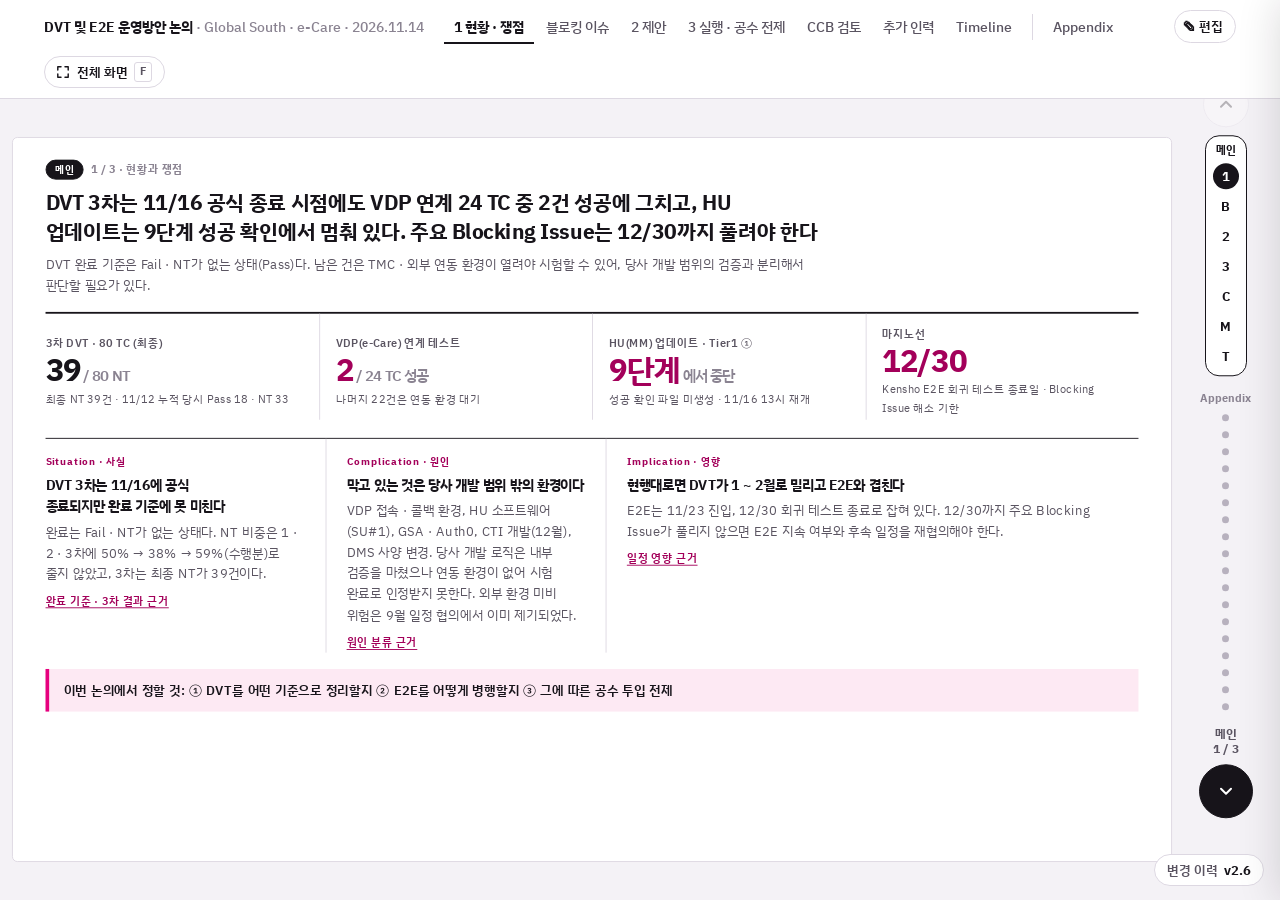
==== commit 4aa8d86a: "v2.6: 추가 인력(25.00 MM) 장 추가, 3차 NT 최종 39건 - 추가 DVT 예측 공수 25.00 MM 장: 대기·운영 월 15명 내외, 청구 월 10 MM(11월 5" ====
--- a/src/out/index.html
+++ b/src/out/index.html
@@ -745,6 +745,17 @@
 .ccb-cols .nxt ol li { font-size: 13px; line-height: 1.5; }
 @media (max-width: 980px) { .blk5 { grid-template-columns: 1fr; } .ccb-cols { grid-template-columns: 1fr; } }
 .ccb-cols a.more { display: inline-block; margin-top: 8px; color: var(--accent-deep); font-weight: 600; font-size: 12.5px; }
+/* v2.6 추가 인력 */
+.man-cols { margin-top: 16px; display: grid; grid-template-columns: 1fr 1.35fr; gap: 24px; align-items: start; }
+.man-cards { display: grid; grid-template-columns: 1fr 1fr; gap: 10px; margin-top: 8px; }
+.man-cards .mc { border: 1px solid var(--line); border-radius: 10px; padding: 10px 14px; }
+.man-cards .mc small { display: block; font-size: 12px; color: var(--ink-2); }
+.man-cards .mc b { display: block; font-size: 24px; letter-spacing: -.02em; line-height: 1.25; }
+.man-cards .mc span { display: block; font-size: 12px; color: var(--ink-2); }
+.man-cards .mc.hot { background: var(--accent-deep); border-color: var(--accent-deep); color: #fff; }
+.man-cards .mc.hot small, .man-cards .mc.hot span { color: rgba(255,255,255,.85); }
+.man-ul { margin: 12px 0 10px 18px; font-size: 13px; line-height: 1.55; }
+@media (max-width: 980px) { .man-cols { grid-template-columns: 1fr; } }
 </style>
 </head>
 <body data-mode="changed">
@@ -771,7 +782,7 @@
   <div class="p-head"><button type="button" class="p-back" id="p-back"><svg viewBox="0 0 20 20" aria-hidden="true"><path d="M12 5 7 10l5 5" fill="none" stroke="currentColor" stroke-width="2" stroke-linecap="round" stroke-linejoin="round"/></svg>돌아가기</button><div><small id="p-kicker"></small><h3 id="p-title"></h3></div><button type="button" class="p-close" id="p-close">닫기</button></div>
   <div class="p-body" id="p-body"></div>
 </aside>
-<script id="data" type="application/json">{"meta":{"title":"DVT 및 E2E 운영방안 논의","project":"Global South · e-Care","date":"2026.11.14","asof":"11/14 논의 · Teams 11/13 · Confluence 11/12 · GSP DB 11/11 기준","changelog":[{"v":"v2.5","at":"2026.11.19","items":["현재 블로킹 이슈 장 추가 — 11/17 기준 잔여 이슈 5건 · DVT 실질 완료 시점 검토(11/18 CCB 자료 원문)","CCB 검토 장 추가 — uCube 제외(청구 22.06 · DVT 기간 10.10 · 추가 DVT 24.95 MM), 15p 4개 분류, 21p 교차 검토, 3번 섹션 순서 조정(안)","부록 3장 추가: 15p 항목별 확인표 · 21p 교차 검토 · 순서 조정(안)"]},{"v":"v2.4","at":"2026.11.16","items":["화면 편집: 블록 폭 조절(넓게 · 좁게 · 폭 최대)과 한 줄로(넘치면 글자 자동 축소) 추가 — 블록 선택 · 글자 편집 중 모두 표시"]},{"v":"v2.3","at":"2026.11.16","items":["화면 편집: 블록 이동(▲ 위로 · ▼ 아래로 · Alt+↑/↓) 추가 — edits.json moves 로 저장","화면 편집: 한글 입력 중 Enter 줄바꿈 · 가로 배치 블록 줄바꿈 표시 보완"]},{"v":"v2.2","at":"2026.11.14","items":["11/13 이준제 보고(Teams) 반영: MS 장애로 다산 메일 · VPN 비밀번호 수신 불가 → VPN 1개로 진행, VDP Diag와 DMS 동시 진행 불가","HU(MM) 업데이트 현황 정정: ‘9단계 중 3단계’ → Tier1 업데이트 ①의 9단계(성공 여부 확인)에서 중단, 결과 파일 미생성","VDP Diag 24 TC 중 2건 성공 · 3번째 문의 중, DMS 기준 정보 연동 미진행. 세 건 모두 11/16(월) 재개(VDP 10시 · HU 13시)"]},{"v":"v2.1","at":"2026.11.14","items":["현황 반영: VDP(e-Care) 연계 테스트 24 TC 중 2건 성공, HU 펌웨어 업데이트 9단계 중 3단계에서 중단","12/30을 Kensho E2E 회귀 테스트 종료일이자 주요 Blocking Issue 해소 마지노선으로 명시(1장 · 3장 · Timeline)","Copilot 제안(E2E Conditional Entry 핸드오프 패키지) 반영: ‘DVT Open Item 유지 + E2E 조건부 진입’ 표현, Gate G-01 ~ G-09, 11/20 진입 판정, 자원 · 계약 유지 전제","Appendix 추가: Gate, Copilot 제안 분석, 출처별 적용 한계. 패키지의 Risk Register 예시 행과 공수 수치(CCB v43)는 미반영"]},{"v":"v2.0","at":"2026.11.14","items":["문서를 ‘DVT 및 E2E 운영방안 논의’로 확장 — 메인 3장(현황과 쟁점 · 제안 · 실행과 공수 전제) + Timeline + Appendix 구조로 재구성","근거는 메인 장표에서 오른쪽 서랍으로 열리고, 서랍의 [부록에서 자세히] 버튼으로 해당 Appendix 페이지로 이동","기종결 · 11/15 종결 예정인 LG U+ 조치 항목(단말 개통 · uCube · 케이블 · 보안정책 등) 삭제","11/14 DVT · E2E 논의(회의록 · 화이트보드)를 반영: 조건부 승인안, 대안 비교, 공수 협의 전제, E2E 병행 트랙","이전 화면 편집 내용(edits.json)은 페이지 구조가 바뀌어 적용되지 않음"]},{"v":"v1.3","at":"2026.11.14","items":["화면 편집: 글자 서식 추가 — 굵게 · 기울임 · 밑줄 · 취소선(편집 중 선택한 글자, 또는 블록 · 글상자 전체), 글자 크기 조절(A− / A+)"]},{"v":"v1.2","at":"2026.11.14","items":["화면 편집: 글자 줄바꿈(Enter) 지원, 글상자 · 도형 크기를 8방향 핸들로 조절, 되돌리기를 일반적인 Undo 아이콘으로 변경"]},{"v":"v1.1","at":"2026.11.14","items":["화면 편집 기능 추가 — 상단 바 ✎ 편집에서 글자 수정, 도형(사각형 · 원 · 선 · 화살표 · 글상자), 블록 배경 · 글자색 변경","수정 내용은 edits.json 에 저장되어 git 에 커밋되고, 자동 배포로 사이트에 반영 (저장은 GitHub 토큰이 있는 편집자만 가능)","파비콘 추가. 보드의 숫자 · 근거 데이터는 v1 과 동일"]},{"v":"v1","at":"2026.11.14","items":["1 · 2 · 3차 DVT 결과(Confluence)와 PM 정례 10/07 ~ 11/11, E2E 사전준비, GSP DB 이슈트래킹을 한 보드로 정리","NT 원인을 원인 제공 조직(TMC · TMKR 측 협력사 · Dasan)별로 분류","3차 결과는 11/12 누적까지 반영. 11/13 HU 업데이트 · VDP Diag 1차 결과는 미게시라 미반영"]}]},"src":{"r1":{"t":"1차 DVT 결과","u":"https://toyotasystem.atlassian.net/wiki/spaces/GSP/pages/1077018632"},"r2":{"t":"2차 DVT 결과","u":"https://toyotasystem.atlassian.net/wiki/spaces/GSP/pages/1103003658"},"r3":{"t":"3차 DVT 결과 (v4, 11/12)","u":"https://toyotasystem.atlassian.net/wiki/spaces/GSP/pages/1133412396"},"st":{"t":"DVT_SystemTest (TC 문서)","u":"https://toyotasystem.atlassian.net/wiki/spaces/GSP/pages/1016135985"},"pm1007":{"t":"(10/07) PM 정례회의","u":"https://toyotasystem.atlassian.net/wiki/spaces/GSP/pages/1079279680"},"pm1021":{"t":"(10/21) PM 정례회의","u":"https://toyotasystem.atlassian.net/wiki/spaces/GSP/pages/1100906654"},"pm1028":{"t":"(10/28) PM 정례회의","u":"https://toyotasystem.atlassian.net/wiki/spaces/GSP/pages/1113784433"},"pm1103":{"t":"(11/03) PM 정례회의","u":"https://toyotasystem.atlassian.net/wiki/spaces/GSP/pages/1121189948"},"pm1111":{"t":"(11/11) PM 정례회의","u":"https://toyotasystem.atlassian.net/wiki/spaces/GSP/pages/1137704961"},"pre":{"t":"E2E 사전준비 (11/11)","u":"https://toyotasystem.atlassian.net/wiki/spaces/GSP/pages/1133608962"},"sch":{"t":"E2E 세부일정 (11/03)","u":"https://toyotasystem.atlassian.net/wiki/spaces/GSP/pages/1121320967"},"db":{"t":"GSP DB · 이슈트래킹 통합본 (11/11)","u":""},"hp":{"t":"E2E Conditional Entry Handoff 패키지 (Copilot 제안, 11/14)","u":"","n":"내부 자료"},"pmr":{"t":"E2E · DVT PM 보고서 (11/06)","u":"","n":"내부 자료"},"wk":{"t":"주간보고 10월 3주차 (10/19)","u":"","n":"내부 자료"},"mail0915":{"t":"일정 협의 요청 메일 (9/15)","u":"","n":"내부 자료"},"mail1027":{"t":"추가 투입 공수 관련 메일 (10/27)","u":"","n":"내부 자료"},"ccb":{"t":"추가 인력 투입 CCB (11/07 v43)","u":"","n":"내부 자료"},"cto":{"t":"CTO DVT Gating 프로세스","u":"","n":"일반 원칙"},"tm1113":{"t":"Teams 11/13 17:55 이준제 보고 (DVT 3차 진행 현황)","u":"","n":"내부 자료"},"ccb1118":{"t":"LGU+ 토요타 텔레매틱스 추가 인력 투입 CCB (11/18)","u":"","n":"내부 자료"}},"rounds":[{"id":"r1","name":"1차","period":"10/06 ~ 10/14","scope":"GS","tc":290,"pass":132,"fail":14,"nt":144,"rest":0,"src":"r1","note":"e-Care 미실시(9/22 계획: “e-Care가 테스트 불가라서 GS만”)"},{"id":"r2","name":"2차","period":"10/22 ~ 10/30","scope":"GS + e-Care(OPW·CCW)","tc":854,"pass":523,"fail":8,"nt":323,"rest":0,"src":"r2","note":"CCW 236 TC 전량 NT (CTI 미개발)"},{"id":"r3","name":"3차","period":"11/11 ~ (진행 중)","scope":"GS + e-Care + DMS + VDP Diag","tc":80,"pass":18,"fail":5,"nt":33,"rest":24,"src":"r3","note":"11/12 누적. 미수행 24건은 VDP Diag 신규 TC(11/13 TMC와 시험 예정)"}],"daily":{"r1":{"head":["일자","Acted","Pass","Fail","NT","Remained TC"],"rows":[["10/06","40","22","15","3","250"],["10/07","290","50","207","33","0"],["10/08","125","36","52","37","165"],["10/12","215","71","106","38","75"],["10/13","290","119","14","157","-"],["10/14 (통합)","290","132","14","144","-"]],"notes":["원본 표의 Planned(old)는 일자별 38·64·69·56·63, 합계 290. 10/12·10/13은 Planned(new) 82·83으로 재계획","10/07 Fail 207건 → 10/13 14건: 10/07 PM 정례에서 “Block 분류 폐지, Block은 Fail로 재분류, NT는 진입 자체가 불가한 항목으로 한정”하기로 한 뒤 재판정·재시험이 이어짐","GSP DB 정리: 10/13 NT 157건 중 112건이 선행 Fail에 의한 Block(Skip Vehicle Association 등)"]},"r2cum":{"head":["일자","누적 Acted","Pass","Fail","NT","비고"],"rows":[["10/22","598","199","37","362","CCW 236 포함"],["10/23","667","350","29","288","선행조건 NT를 시험 가능 조건으로 변경"],["10/26","755","411","30","314","Fail에 의한 Blocked 포함"],["10/28","833","501","16","316",""],["10/29","839","512","13","314",""],["10/30","854","523","8","323","최종"]]},"r2area":{"head":["영역","TC","Pass","Fail","NT"],"rows":[["Global South (GS)","326","262","5","59"],["오퍼레이션 웹 (OPW)","292","261","3","28"],["콜센터 웹 (CCW)","236","0","0","236"],["합계","854","523","8","323"]]},"r3area":{"head":["영역","TC","구성","Pass","Fail","NT","미수행"],"rows":[["GS","20","2차 Fail 5 + NT 15","2","3","15","0"],["e-Care (OPW)","9","2차 Fail 3 + NT 6","9","0","0","0"],["DMS 연동","27","Fail 6 + NT 21","7","2","18","0"],["VDP (Diag) 연동","24","3차 신규 TC","0","0","0","24"],["합계","80","","18","5","33","24"]]},"r3day":{"head":["일자","Planned","Acted","Pass","Fail","NT","Remained TC"],"rows":[["11/11","-","55","11","9","35","25"],["11/12","1","8","7","1","0","24"],["11/12 누적","","56","18","5","33","24"],["11/13","24","","","","",""],["11/16 ~ 11/19","TBD","","","","",""]],"notes":["11/12 Acted 8건 중 7건은 11/11 Fail 재시험(누적 Acted 55 → 56). 누적 Fail 9 → 5, NT 35 → 33","OPW 9건은 2차 Fail 3 + NT 6 전량 Pass(11/12)","11/13 이후 결과는 Confluence에 아직 게시되지 않음(조회 11/14). 결과 페이지에는 첨부가 없음"]}},"ntWhy":{"total":323,"parts":[{"k":"ccw","label":"CCW","n":236,"cause":"CTI 미개발","owner":"tck","fact":"10/21 PM: “Call Center Web은 CTI 미연동 항목에 대해 사유를 기재하여 N/T 처리”. 11/03 PM: “CTI 미개발 영향으로 N/T 비중이 높은 상황”"},{"k":"gs","label":"GS","n":59,"cause":"HU·MM·GSA + 선행 Fail","owner":"mix","fact":"2차 결과표: “Fail에 의한 Blocked 포함”. 11/11 PM: “MM Update 이후 기존 N/T였던 요금제/Provisioning 관련 항목 재검증”"},{"k":"opw","label":"OPW","n":28,"cause":"VDP·DMS 연동","owner":"mix","fact":"10/21 PM: “TMC/VDP, TCK/CTI, DMS 등 외부 연동 제약으로 전체 TC 수행 제한”. 10/28 PM: “e-Care는 Emulator 기반 검증 비중이 높아 실제 연동 검증에는 제약”"}],"owners":[{"id":"tmc","name":"TMC","sub":"일본 원청 · VDP · TSC","tone":"a"},{"id":"tck","name":"TMKR 측 협력사","sub":"TCK(CTI) · SE파트너스(DMS)","tone":"b"},{"id":"dsn","name":"Dasan","sub":"개발 · 시험 수행","tone":"d"}],"blockers":[{"id":"cti","owner":"tck","title":"CTI 미개발 → 콜센터 웹 시험 불가","iss":"ISS-001","tc":"CCW 236 TC (2차 NT의 73%)","when":"12월 (확정일 없음)","facts":["10/28 PM: 대체방안은 안정성 우려로 철회, 정식 추가 개발 착수 — 약 1개월 반 소요","11/03 PM: 완료 시점 12월 수준, 실제 연동 가능 시점은 TCK와 재확인 필요","E2E 사전준비 #10 CTI 중계: 상태 ‘외부일정대기’, 마감일 ‘???’, PIC TMKR","GSP DB: TCK 견적이 Dasan 회신 누락으로 홀딩된 기간이 있었음(10/22, 권다운 지적)"],"src":["pm1028","pm1103","pre","db"]},{"id":"vdp","owner":"tmc","title":"VDP 접속정보 지연·오류 → e-Care 진단 데이터 미수신","iss":"ISS-002 · 025","tc":"VDP Diag 24 TC 미수행, OPW NT 일부","when":"11/13 1차 · 11/16 ~ 20 2차","facts":["10/28 PM: 접속 지연 원인은 Endpoint URL·IP·API Key 등 접속정보 확보 지연. 접속 후에도 ‘유효하지 않은 차량’ Error","GSP DB: TMC 접속정보·Endpoint·ID 안내 오류·누락이 10/6 ~ 11/2 반복(Dasan 정리표), CoCo 5 / Diag 032로 ID 안내 불일치","11/11 Teams(이준제): “아직도 연동이 안 되기 때문에 의미는 없다, API 테스트 가능 여부만 의미”","E2E 사전준비: VDP Diag 별도 접속정보 필요, GetAllDTC 결과 수신 테스트 지연(Backlog PRJ_0333-32)"],"src":["pm1028","db","pre"]},{"id":"hu","owner":"tmc","title":"HU 소프트웨어가 SU#1 → MM Flag 미반환, HU 화면 시험 불가","iss":"ISS-003 · 004","tc":"GS NT 중 요금제·Provisioning·HU 화면 항목","when":"11/13 원격 업데이트(TMC 지원)","facts":["11/03 PM: HU 물리 연결은 완료, Firmware 미수령으로 OTT·Wi-Fi·e-Care 화면 기반 검증 제한","E2E 사전준비 #4 SU#2 H/U SW Update: ‘진행중’, PIC TMC","11/11 TMC MM팀(Kawata): TMKR HU가 SU#1 SW라서 MM Provisioning 불가. TMC 사양 문제는 아님","GSP DB는 원인을 ‘TMC 공급 HU SW 구버전 + 한국 측 업데이트 미실행’ 복합으로 기록"],"src":["pm1103","pre","db"]},{"id":"gsa","owner":"tmc","title":"GSA 신규 버전·Auth0 → 딥링크 흰 화면","iss":"ISS-007","tc":"GS GSA·DeepLink 항목","when":"TMC 일정 대기","facts":["E2E 사전준비 #14·#17: GSA App 신규 버전·Service Package 수정본 ‘외부일정대기’, PIC TMC","GSP DB: Global App이 TMC Auth0(tr-th-acos)를 써서 Local App 딥링크 시 흰 화면 — TMC가 원인 인정(11/6)","11/11 PM: DVT 3차 중점 항목에 GSA 설치·Login, DeepLink/상품가입 Flow 포함"],"src":["pre","db","pm1111"]},{"id":"dtc","owner":"tmc","title":"DTC 재현 방법(CANoe) 미확정","iss":"Backlog PRJ_0333-54","tc":"e-Care 경고·DTC 시나리오","when":"미정","facts":["E2E 사전준비 #5: e-Care 시험용 고장진단코드 생성·재현 ‘진행중’, TMC에서 유형별 코드 발생 필요, PIC TMC","10/21 PM: CANoe 파일 제공을 TMC에 요청 중, 지연 시 TMC가 직접 Warning Event Trigger하는 방안 병행 문의"],"src":["pre","pm1021"]},{"id":"dms","owner":"tck","title":"DMS 사양 변경 지속 → 시나리오 재작성","iss":"ISS-008","tc":"DMS 연동 27 TC (3차 NT 18)","when":"API 5 → 24개 반영 중","facts":["10/21 PM: DVT 진행 중 DMS 추가 요구사항이 지속 유입, 10/23 기준 개발 범위 Freeze 합의","E2E 사전준비 #9: DMS API 개통 5 → 24개 변경, 시나리오 업데이트 필요, PIC TMKR","e-Care IF 정의서 v1.23(11/05): warningClearFlag 처리 등 변경 계속","11/11 e-Care4: DMS 칩 생성 기준 변경 제안(선호센터 칩 우선) — 결정 대기"],"src":["pm1021","pre","db"]},{"id":"fix","owner":"dsn","title":"2차 Fail 8건 수정 · 3차 재시험","iss":"ISS-009","tc":"GS Fail 5 · OPW Fail 3","when":"OPW 3건 11/12 Pass, GS 잔여 Fail 3","facts":["11/03 PM: Fail 8건은 3차 전 수정 가능한 범위로 판단","3차 11/12 누적: OPW 9건 전량 Pass, GS Pass 2 · Fail 3 · NT 15","GSP DB: Dasan 측 CTI 견적 회신 누락(10/22)이 CTI 일정 홀딩에 영향"],"src":["pm1103","r3","db"]}]},"remain":{"r3":{"pass":18,"fail":5,"nt":33,"rest":24,"tc":80},"carry":[{"k":"GS","nt2":59,"in3":15},{"k":"OPW·DMS","nt2":28,"in3":27},{"k":"CCW","nt2":236,"in3":0}],"carryNote":"3차 범위 정의는 “2차 DVT의 fail 항목과 fail에 따른 N/T 항목”(3차 결과 페이지). 3차 NT 편성은 GS 15 + e-Care 6 + DMS 21 = 42. OPW·DMS의 27은 2차 OPW NT 28과 대응한다고 보고 계산한 값으로, DMS 27건의 2차 근거 행은 결과표에서 직접 확인되지 않음(2차 Fail은 GS 5·OPW 3뿐인데 3차 DMS는 Fail 6으로 표기)"},"deck":{"s1":{"kicker":"1 / 3 · 현황과 쟁점","title":"DVT 3차는 11/16 공식 종료 시점에도 VDP 연계 24 TC 중 2건 성공에 그치고, HU 업데이트는 9단계 성공 확인에서 멈춰 있다. 주요 Blocking Issue는 12/30까지 풀려야 한다","lede":"DVT 완료 기준은 Fail · NT가 없는 상태(Pass)다. 남은 건은 TMC · 외부 연동 환경이 열려야 시험할 수 있어, 당사 개발 범위의 검증과 분리해서 판단할 필요가 있다.","kpis":[{"k":"ev:status","small":"3차 DVT · 80 TC (11/12 누적)","v":"18","em":"/ 80 Pass","d":"Fail 5 · NT 33 · 미수행 24"},{"k":"ev:vdp","small":"VDP(e-Care) 연계 테스트","v":"2","em":"/ 24 TC 성공","d":"나머지 22건은 연동 환경 대기","hot":true},{"k":"ev:hu","small":"HU(MM) 업데이트 · Tier1 ①","v":"9단계","em":"에서 중단","d":"성공 확인 파일 미생성 · 11/16 13시 재개","hot":true},{"k":"ev:deadline","small":"마지노선","v":"12/30","em":"","d":"Kensho E2E 회귀 테스트 종료일 · Blocking Issue 해소 기한","hot":true}],"cols":[{"tag":"Situation · 사실","head":"DVT 3차는 11/16에 공식 종료되지만 완료 기준에 못 미친다","body":"완료는 Fail · NT가 없는 상태다. NT 비중은 1 · 2 · 3차에 50% → 38% → 59%(수행분)로 줄지 않았고, 3차는 수행 56건 중 33건이 다시 NT다.","ev":"ev:complete","more":"완료 기준 · 3차 결과 근거"},{"tag":"Complication · 원인","head":"막고 있는 것은 당사 개발 범위 밖의 환경이다","body":"VDP 접속 · 콜백 환경, HU 소프트웨어(SU#1), GSA · Auth0, CTI 개발(12월), DMS 사양 변경. 당사 개발 로직은 내부 검증을 마쳤으나 연동 환경이 없어 시험 완료로 인정받지 못한다. 외부 환경 미비 위험은 9월 일정 협의에서 이미 제기되었다.","ev":"ev:cause","more":"원인 분류 근거"},{"tag":"Implication · 영향","head":"현행대로면 DVT가 1 ~ 2월로 밀리고 E2E와 겹친다","body":"E2E는 11/23 진입, 12/30 회귀 테스트 종료로 잡혀 있다. 12/30까지 주요 Blocking Issue가 풀리지 않으면 E2E 지속 여부와 후속 일정을 재협의해야 한다.","ev":"ev:impact","more":"일정 영향 근거"}],"ask":"이번 논의에서 정할 것: ① DVT를 어떤 기준으로 정리할지 ② E2E를 어떻게 병행할지 ③ 그에 따른 공수 투입 전제"},"s2":{"kicker":"2 / 3 · 제안","title":"당사 개발 범위는 조건부 승인하되 잔여 항목은 Open Item으로 유지하고, E2E는 조건부로 진입(Conditional Go)하는 안을 제안한다","lede":"‘DVT 완료’가 아니라 ‘DVT Open Item 유지 + E2E 조건부 진입’으로 분리해 표기한다. 현행 유지와 전면 재일정은 종료 시점이 불확실하다.","optHead":["","A. 현행 유지","B. Open Item 유지 + 조건부 진입 (제안)","C. 전면 재일정"],"optRows":[["방식","Fail · NT 0이 될 때까지 DVT 연장","당사 개발 범위만 조건부 승인, 외부 영역은 Open Item으로 유지 · 별도 재시험","DVT · E2E 일정 전체 재수립"],["DVT","1 ~ 2월 (외부 환경 해소에 종속)","Pass · 완료로 표기하지 않음. 조건 확정 후 약 1개월 추가 검증, 잔여는 환경 확보 후 재시험","재수립 일정에 따름 (미정)"],["E2E 영향","11/23 진입과 충돌, 기간 중첩","DVT와 이중 트랙 병행, 12/30까지 Blocking 해소","진입 시점 후퇴"],["필요 결정","DVT 기간 변경 (CCB 연계)","TMKR의 조건부 승인 + 11/20 진입 판정","전 일정 합의"]],"optEv":["ev:optA","ev:optB","ev:optC"],"scopeTitle":"조건부 승인 범위(안)","scopeIn":["서비스 가입","ACOS 인터페이스","VDP 연계 테스트"],"scopeOut":["TMC 영역 — HU 기능 등 외부 연동 환경에 종속된 시험"],"scopeOpen":["조건 항목의 최종 확정","승인 후 개발 완료 검증의 지속 기간"],"word":"표현 원칙: ‘DVT 완료 · 조건부 완료’ 대신 ‘DVT Open Item 유지 + E2E 조건부 진입’. E2E는 잔여 DVT 재시험을 대체하지 않는다.","decide":"TMKR 결정 요청: 위 범위로 조건부 승인하고, 외부 영역은 Open Item으로 남겨 별도 일정으로 재시험한다. 진입 가부는 9개 Gate(G-01 ~ 09) 충족 여부로 11/20에 서면 판정한다."},"s3":{"kicker":"3 / 3 · 실행과 공수 전제","title":"E2E는 회귀 테스트 중심으로 병행 진입하고, 공수는 아래 다섯 가지 전제가 충족되는 범위에서 투입한다. 12/30이 마지노선이다","lede":"전제가 하나라도 달라지면 일정과 공수가 함께 달라진다. 이 장표는 공수 협의의 합의 대상이다.","premHead":["#","전제","충족 조건","충족되지 않으면"],"prem":[["1","DVT 정리 기준","조건부 승인 범위(서비스 가입 · ACOS IF · VDP)를 TMKR이 확정. 잔여는 Pass 전환 없이 Open Item 유지","연장 공수는 CCB 안건으로 별도 협의"],["2","E2E 진입 조건","일본 측이 회귀 테스트(Regression)를 준비(11/16 ~ 17 협의) + 11/20 Gate 판정","E2E 전체 재일정"],["3","외부 환경 해소","HU(MM) 업데이트 완료 · VDP 연계(24 TC) · CTI 완료를 12/30 이전에 확정 · 해소","12/30 초과 시 E2E 지속 여부 · 후속 일정 재협의. 해소 전 구간은 대기가 아닌 별도 범위"],["4","범위 변경","DMS 등 사양 변경은 TC 문서 기준으로 신규 · 재수행 범위 확정","변경분은 근거 기준으로 별도 협의"],["5","자원 · 계약 유지","잔여 검증 · 결함 수정 · 재시험 인력의 유지 기간과 최소 인원을 서면 확정. 추가 공수는 자동 승인이 아님","조건부 진입 보류, CCB 협의"]],"premEv":["ev:p1","ev:p2","ev:p3","ev:p4","ev:p5"],"tracks":[{"h":"E2E #1 · 병행 진입 (~ 12/30)","b":"회귀 테스트(Regression) + ACOS IF 기반 TC. 회귀용 24 DCM 기자재 활용(Global · ACOS 대상). 12/30까지 Blocking Issue 해소가 전제","ev":"ev:e2e1"},{"h":"E2E #2 · 정상 상태 전제","b":"외부 환경이 정상일 때 가능한 시나리오. 현재 상태로는 불가해 순연","ev":"ev:e2e2"}],"next":["11/16(월) DVT 3차 Fail 결과와 DVT · E2E 자료 정리, 일본 측 회귀 테스트 준비 여부 협의(~ 17일)","11/20 Go / Conditional Go / No-Go 서면 판정(PM 보고 제안)","11/23 조건부 진입, 12/30까지 Blocking Issue 해소 · 회귀 테스트 종료"],"tl":"타임라인 전체 보기"},"tl":{"kicker":"Timeline · DVT / E2E 운영 일정(안)","title":"11/20 판정으로 조건부 진입하고, 12/30(마지노선)까지 Blocking Issue를 풀어 회귀 테스트를 마친다","lede":"12/30은 Kensho E2E 회귀 테스트 종료일이자 주요 Blocking Issue 해소 기한이다. 점선은 미확정 구간이다.","start":[2026,11,13],"days":49,"marks":[{"d":[2026,11,13],"l":"11/13","ev":"ev:t1113"},{"d":[2026,11,16],"l":"11/16 (월)","ev":"ev:t1116"},{"d":[2026,11,17],"l":"11/17","ev":"ev:t1117"},{"d":[2026,11,20],"l":"11/20 판정","ev":"ev:t1120"},{"d":[2026,11,23],"l":"11/23","ev":"ev:t1123"},{"d":[2026,12,30],"l":"12/30 마지노선","ev":"ev:deadline","dead":true}],"lanes":[{"h":"DVT","sub":"3차","bars":[{"a":[2026,11,13],"b":[2026,11,16],"t":"dvt","l":"3차 공식 종료 11/16"},{"a":[2026,11,16],"b":[2026,12,16],"t":"cond","dash":true,"l":"조건부 승인 범위 검증 (약 1개월, 미확정)","ev":"ev:optB"}]},{"h":"외부 환경","sub":"해소 시점","bars":[{"a":[2026,11,13],"b":[2026,11,14],"t":"ext","l":"HU 업데이트 (9단계 확인에서 중단)","pin":true,"ev":"ev:hu"},{"a":[2026,11,16],"b":[2026,11,20],"t":"ext","l":"VDP Diag 2차 (연계 2/24)","ev":"ev:vdp"},{"a":[2026,12,1],"b":[2026,12,30],"t":"ext","dash":true,"l":"CTI 개발 완료 (12월, 일자 미정)","ev":"ev:cause"}]},{"h":"E2E #1","sub":"회귀 · ACOS IF","bars":[{"a":[2026,11,23],"b":[2026,12,30],"t":"e2e","l":"회귀 테스트 + ACOS IF 기반 TC (일본 측 준비 전제)","ev":"ev:e2e1"}]},{"h":"E2E #2","sub":"정상 상태 전제","bars":[{"a":[2026,12,1],"b":[2026,12,30],"t":"late","dash":true,"l":"현재 상태로는 불가 → 순연","ev":"ev:e2e2"}]}],"notes":["11/16 ~ 17 일본 측 협의 결과에 따라 E2E #1 병행 또는 전체 재일정","12/30까지 주요 Blocking Issue 미해소 시 E2E 지속 여부와 후속 일정 재협의","DVT 기간 변경은 CCB 연계 안건"]},"ev":{"status":{"kicker":"근거 · 3차 DVT","title":"3차 80 TC 중 Pass 18, 미검증 62","facts":["11/12 누적: Pass 18 · Fail 5 · NT 33 · 미수행 24 (80 TC)","미수행 24건은 VDP Diag 신규 TC — TMC 연동이 열려야 시작","수행한 56건 중 33건(59%)이 NT — 2차에서 막혔던 TC가 같은 조건에서 다시 NT","NT 비중 추이: 1차 50%(144/290), 2차 38%(323/854), 3차 59%(33/56)"],"src":["r1","r2","r3"],"apx":"apx-r3"},"complete":{"kicker":"근거 · 완료 기준","title":"Fail · NT가 없어야 Pass","facts":["11/14 논의: DVT 완료는 Fail · NT가 없는 상태","10/07 PM 합의: NT는 진입 자체가 불가한 항목, 진입 후 실패는 Fail","일반 품질 Gate 원칙: 단순 기간 종료가 아니라 사전 정의된 기준과 증적을 충족해야 다음 단계로 이행(CTO DVT Gating 준거 — 본 프로젝트 직접 적용 기준은 아님)"],"src":["pm1007","cto"],"apx":"apx-mtg"},"vdp":{"kicker":"근거 · VDP","title":"VDP(e-Care) 연계 테스트 24 TC 중 2건 성공","facts":["11/13 이준제 보고: 24 TC 중 2건 성공, 3번째 TC는 성공 여부를 TMC에 문의 중. 11/16(월) 10시 재개","11/13 MS 장애로 다산 메일 수 · 발신 불가 → 메일로 받는 VPN 비밀번호를 받지 못해 이준제 VPN 1개로만 진행 — VDP Diag와 DMS 기준 정보 시험을 동시에 할 수 없었음","VDP 접속정보 지연 · 오류, 콜백(CoCo Callback) 미수신으로 DTC 수집 후속 처리 미검증","일본 측 VDP 서버 정보는 10/05 제공 예정이었음(9/15 일정 협의 메일). 외부 환경 준비 전 착수 시 미시험 증가 · 결과 유효성 저하 가능성을 사전 제기","VDP Diag 2차 11/16 ~ 20 예정"],"src":["tm1113","pm1028","mail0915","pmr","db"],"apx":"apx-cause"},"hu":{"kicker":"근거 · HU","title":"HU(MM) 업데이트 — Tier1 업데이트 ①의 9단계(성공 여부 확인)에서 중단","facts":["11/13 이준제 보고: 업데이트 절차 ④ Tier1 업데이트 ① → 9단계 ‘성공 여부 확인’에서 중단. write_result_sub_sucess.txt 파일이 생성되지 않음","11/16(월) 13시 TMC 카키하라 상과 이어서 진행 예정","v2.1의 ‘9단계 중 3단계’ 표기는 11/13 보고와 달라 이번 판에서 정정","HU 소프트웨어가 SU#1 → MM Flag 미반환, Wi-Fi · OTT · Digital Key 등 HU 기반 시험 제한","HU 환경 미구축 31건이 1차 NT의 일부(10/19 스냅샷)"],"src":["tm1113","pm1103","pre","wk"],"apx":"apx-cause"},"deadline":{"kicker":"근거 · 마지노선","title":"12/30 = 회귀 테스트 종료일 · Blocking Issue 해소 기한","facts":["Kensho E2E 회귀 테스트 종료일(E2E 세부일정상 e-Care E2E 종료일 12/30)","11/14 논의: 주요 Blocking Issue가 12/30에는 풀려야 한다는 의미의 마지노선","미해소 시 E2E 지속 여부와 후속 일정을 관련 당사자가 재협의(조건부 진입 승인문 원칙)"],"src":["sch","hp"],"apx":"apx-gate"},"cause":{"kicker":"근거 · 원인","title":"NT의 원인은 외부 연동 환경","facts":["CTI 미개발: CCW 236 TC(2차 NT의 73%), 완료 12월 — TMKR 측 협력사 영역","TMC: VDP 접속정보 · 콜백, HU 소프트웨어(SU#1), GSA · Auth0, DTC 재현 방법 미확정","DMS 사양 변경 지속: API 5 → 24개, 시나리오 재작성","1차 NT 144건 중 Blocked 104 + HU 환경 미구축 31 = 135건(93.8%)이 선행조건 · 환경 제약과 연관(10/19 스냅샷)","11/14 논의: 당사 개발 로직은 내부 검증 완료"],"src":["pm1028","pm1103","pre","wk","db"],"apx":"apx-cause"},"impact":{"kicker":"근거 · 일정 영향","title":"현행 방식이면 1 ~ 2월","facts":["현행 방식(Fail · NT 0까지)을 이어가면 DK 완료 기준으로 1 ~ 2월까지 걸릴 수 있다","E2E 현행 진입 11/23과 중첩 — 11/03 PM 합의: E2E 진입 시점에는 알려진 제약으로 NT가 생기지 않도록 일정 재구성","DVT 기간 변경은 CCB 안건과 연계된다(기존 1개월 → 1.5개월 변경안)"],"src":["pm1103","pm1111","ccb"],"apx":"apx-plan"},"optA":{"kicker":"근거 · 대안 A","title":"현행 유지","facts":["Fail · NT가 0이 될 때까지 DVT를 연장","외부 환경(HU · VDP · CTI) 해소 일정에 종속되어 종료일을 약속할 수 없음","E2E와 일정이 겹치고 DVT 기간 변경은 CCB 안건"],"apx":"apx-opt"},"optB":{"kicker":"근거 · 대안 B (제안)","title":"Open Item 유지 + E2E 조건부 진입","facts":["당사 개발 범위(서비스 가입 · ACOS IF · VDP 연계)에 한정해 조건부 승인","TMC 영역(HU 기능 등)은 범위에서 제외, Open Item으로 유지하고 환경 확보 후 별도 재시험","DVT를 완료 · Pass로 표기하지 않음 — E2E 진입 승인과 DVT 완료 승인을 분리(Copilot 제안)","승인 후에도 개발 완료 검증 약 1개월 추가","TMKR이 판단해야 한다 — 당사가 임의로 종결하지 않음"],"src":["hp"],"apx":"apx-scope"},"optC":{"kicker":"근거 · 대안 C","title":"전면 재일정","facts":["일본 측 협의가 이루어지지 않거나 Gate를 충족하지 못하는 경우의 대안(No-Go / Scope Reduction)","DVT · E2E 일정 전체를 다시 수립하며 종료 시점은 미정"],"apx":"apx-opt"},"p1":{"kicker":"전제 1","title":"DVT 정리 기준","facts":["조건부 승인 범위: 서비스 가입 · ACOS 인터페이스 · VDP 연계 테스트","FAIL은 FAIL, 시험 불가는 N/T · External Blocked로 유지 — 일정을 이유로 Pass 전환하지 않음","승인 후 개발 완료 검증은 약 1개월(미확정)","미승인 시 DVT 연장분은 CCB 안건으로 협의"],"src":["hp"],"apx":"apx-man"},"p2":{"kicker":"전제 2","title":"E2E 진입 조건","facts":["Global South · ACOS 인터페이스 E2E는 현재 불가","회귀 테스트는 일본 측 담당이 준비하면 가능 — 11/16 ~ 17 협의","11/20 Gate G-01 ~ G-09 충족 여부로 Go / Conditional Go / No-Go 서면 판정(PM 보고 제안)","불가 시 전체 재일정"],"src":["pmr","hp"],"apx":"apx-gate"},"p3":{"kicker":"전제 3","title":"외부 환경 해소 (12/30)","facts":["HU(MM) 업데이트 완료, VDP 연계 24 TC, DMS 기준 정보 연동, CTI 개발(12월) 해소","12/30이 마지노선 — 이후에는 E2E 지속 여부 · 후속 일정 재협의","해소 전 구간은 시험 가능 범위가 아니므로 대기 공수와 구분"],"src":["pm1103","pre"],"apx":"apx-cause"},"p4":{"kicker":"전제 4","title":"범위 변경 처리","facts":["DMS API 5 → 24개 변경, VDP Diag 24 TC는 3차 신규","TMKR 의견(11/11, 합의 아님): 규격 변경에 따른 실제 개발 · 시험은 근거 기준으로 별도 검토 가능, 일정 지연에 따른 단순 대기는 인정 어려움"],"src":["pm1111"],"apx":"apx-man"},"p5":{"kicker":"전제 5","title":"자원 · 계약 유지","facts":["잔여 검증 · 결함 수정 · 재시험이 끝날 때까지 필요한 개발 · QA 인력과 계약 범위를 유지","기존 계획 · 인력 Shift · 실제 순증 공수 · DVT Carry-over 조치 범위를 분리 기록","조건부 진입 승인은 추가 공수 · 비용의 자동 승인이 아님","검토 의견(10/27): 기존 리소스를 어떻게 활용했는지까지 함께 봐야 함"],"src":["ccb","mail1027","hp"],"apx":"apx-man"},"e2e1":{"kicker":"E2E #1","title":"회귀 테스트 + ACOS IF 기반 TC (~ 12/30)","facts":["일본 측이 회귀 테스트를 준비하면 현 시점에도 수행 가능","회귀용 24 DCM 기자재는 준비 완료(사전준비 #2) — Global · ACOS 대상","회귀 테스트 종료일 12/30 = Blocking Issue 해소 마지노선","11/03 PM 합의: 시험 가능 범위를 세분화하고 시작부터 NT가 예상되는 TC를 최소화"],"src":["pm1103","pre","sch"],"apx":"apx-pre"},"e2e2":{"kicker":"E2E #2","title":"정상 상태를 전제로 한 시나리오","facts":["현재 상태(외부 환경 미비)로는 수행 불가 → 순연","E2E는 토요타 공식 검증 Event — 공식 문서(Spec · TC)를 기준으로 하며 구두 설명만으로 이슈를 종료하지 않음(11/11 PM)","E2E는 잔여 DVT 재시험의 대체 수단이 아님"],"src":["pm1111","hp"],"apx":"apx-pre"},"t1113":{"kicker":"Timeline","title":"11/13 — HU 업데이트 · VDP Diag 1차 · DMS (MS 장애)","facts":["MS 장애로 다산 메일 불가 → VPN 비밀번호 미수신, 이준제 VPN 1개로만 진행","HU(MM) 업데이트: Tier1 업데이트 ①의 9단계(성공 여부 확인)에서 중단 → 11/16 13시 재개","VDP Diag: 24 TC 중 2건 성공, 3번째 TC 성공 여부 문의 중 → 11/16 10시 재개","DMS 기준 정보 연동: VPN 미접속으로 진행 못 함 → 11/16 진행 예정","MM 업데이트 후 기존 NT 요금제 · Provisioning 재검증 대상"],"src":["tm1113"],"apx":"apx-cause"},"t1116":{"kicker":"Timeline","title":"11/16(월) — DVT 3차 공식 종료 · 11/13 미완 시험 재개","facts":["10시 VDP Diag 재개, 13시 HU(MM) 업데이트 재개(TMC 카키하라 상), DMS 기준 정보 연동 진행(11/13 이준제 보고)","DVT 3차 Fail 결과 정리(저녁까지)","DVT · E2E 자료 정리, 일본 측 협의(월 ~ 화)"],"apx":"apx-mtg"},"t1117":{"kicker":"Timeline","title":"11/17 — 현행 DVT 종료일","facts":["3차 결과 일정 칸: 11/17 ~ 11/19 TBD, E2E 세부일정은 11/17 종료"],"src":["r3","sch"],"apx":"apx-plan"},"t1120":{"kicker":"Timeline","title":"11/20 — E2E 진입 Gate 판정","facts":["PM 보고(11/06) 제안: 11/20에 범위 · 리스크를 서면 확정하고 Go / Conditional Go / No-Go 판정","판정 기준: 9개 Mandatory Gate(G-01 ~ G-09)","참고: 11/20은 진척 보고회 일자이기도 함"],"src":["pmr","hp"],"apx":"apx-gate"},"t1123":{"kicker":"Timeline","title":"11/23 — 현행 E2E 진입일","facts":["E2E 세부일정(11/03): 24SU#2 LifeCycle 11/23 ~ 11/30","PM 보고(11/06): 진입일은 유지 가능하나 전체 범위 Go가 아닌 조건부 범위 진입 가능성이 높음"],"src":["sch","pmr"],"apx":"apx-pre"},"blk":{"kicker":"현재 블로킹 이슈","title":"11/17 기준 잔여 이슈 5건 (TMC 측 선행 조건 미해소)","facts":["① MM/HU · ACOS Provisioning (TMC): SU#1 H/U, SubMCU 업데이트 5회 완료, 테스트 필요. 11/18 MM Capable Flag 확인 완료, Flag 조합별 Opt-in/out 추가 검증 필요","② VDP Diag (TMC): 11/13 최초 실연동, 24 TC 중 2건 완료 · 1건 보류 · 21건 미수행","③ CTI/TCK 중계 연동 (TMKR·TMC): 27CY SU#2 전용 연계환경 구성 필요","④ DMS 연동 (TMKR): VDP 실데이터 미수신으로 시뮬레이터 대체 시험","⑤ ACOS API 사양 (TMC): TSC-GC/GB Request/Response 변경 영향 지속"],"src":["ccb1118"],"apx":"apx-cause"},"c1":{"kicker":"CCB 검토 · 청구 공수","title":"23.01 → 22.06 MM (uCube 0.95 제외)","facts":["① e-Care 콜버튼 3.86 · ② ACOS 추가개발 8.10 · ③ DVT 기간 10.10 = 22.06 MM","uCube(0.95)는 LG U+ 연계 시스템 사유라 청구 항목과 청구 MM에서 제외","3p 요약표 · 15p 산정 기준 문구(‘uCUBE 0.95 MM 포함’) · 3p 노트(49.01 MM)를 함께 고쳐야 함","4번 섹션 추가 DVT(24.95)는 3p 요약표에 없음 — 요약에 넣을지, 별도 안건으로 둘지 정리 필요"],"src":["ccb1118"],"apx":"apx-ccb-order"},"c2":{"kicker":"CCB 검토 · 15p","title":"DVT 기간 변경 · 연동 대응 10.10 MM","facts":["ACOS 추가 변경 2.60 · TMC 서버 지연 대응 4.50 · TMKR 연계 변경 2.50 · DVT 영향 분석 0.50","개발사 주장: ① 7/27 규격 배포 이후에도 ACOS 변경이 추가로 있었다 ② VDP · PGM 등 TMC 서버 연동 지연으로 개발자가 투입되어 분석 · 대응했다","근거로 든 72 · 73p(A4-1 산정 내역)와 86p(A7 변경 · 정정 이력)를 항목별로 대조함","근거가 확인되는 항목: VDP Diag · VDP CoCo · ACOS API · ACOS Provisioning · MM/HU · CTI · App (단, 상당수가 월 단위 표기)","근거가 없는 항목: DMS 1.05 · Digital Key 0.25"],"src":["ccb1118"],"apx":"apx-ccb-item"},"c3":{"kicker":"CCB 검토 · 21p","title":"추가 DVT 예측 26.95 → 24.95 MM","facts":["uCUBE 2.00 MM 행 삭제","‘DVT / QA 2.55’를 빼면 개발 22.40 MM — 월별로 같은 비율이면 11/18 ~ 30 약 8.5명 · 12월 약 8.9명 · 1월 약 8.8명(추정)","현재 수치 그대로 근무일 환산하면 약 10.2 · 10.7 · 10.6명(품질 포함)","4월 계약 계획의 9월 개발 인력은 10 MM(GS 3 · e-Care 7, 81p) — DVT 종료 무렵 10명이었으므로 이후 개발자도 그 이하가 맞다는 주장의 근거","영역별 행이 15p · 8.10 작업과 겹치는 곳이 여러 군데 있음"],"src":["ccb1118"],"apx":"apx-ccb-21"},"c4":{"kicker":"CCB 검토 · 실적","title":"10 · 11월 개발자는 13 · 13 MM","facts":["81p 월별 실제 투입: 10월 18 = 개발 13(GS 4 · e-Care 9) + 품질 4 + 기획 1, 11월 17 = 개발 13 + 품질 4","21p 그래프의 실적(17 · 18)은 품질 · 기획 포함 수치 — 개발자만 남기면 13 · 13","검토 지시의 ‘10월 17 · 11월 18’과 81p의 ‘10월 18 · 11월 17’은 순서가 반대 — 그래프 수정 시 함께 확인","첨부본(11/18) 21p 그래프에는 실적 막대 없이 범례만 남아 있음"],"src":["ccb1118"],"apx":"apx-ccb-21"}},"blk":{"kicker":"현재 블로킹 이슈 · 11/17 기준","title":"추가 DVT · 11/17 현재 잔여 이슈 (TMC 측 선행 조건 미해소)","lede":"잔여NT 항목에 대해 TMC 측 선행 조건이 미해소 상태로, 10~11월과 같은 상황이 12월 이후에도 이어질 것으로 예상됩니다.","cards":[{"no":"①","h":"MM/HU · ACOS Provisioning","who":"TMC","fact":"SU#1 H/U, SubMCU 업데이트 5회 완료,\n테스트 필요","note":"11/18 MM Capable Flag 확인 완료. 단, Flag 조합별 Opt-in/out 추가 검증 필요"},{"no":"②","h":"VDP Diag","who":"TMC","fact":"11/13 최초 실연동, 24 TC 중 2건 완료 · 1건 보류 · 21건 미수행","note":"x-api-key 불일치, WNG 필드 조건, odometer · resultCd 처리 이슈","hot":true},{"no":"③","h":"CTI/TCK 중계 연동","who":"TMKR·TMC","fact":"27CY SU#2 전용 연계환경 구성 필요","note":"e-Care REST API · CTN 전달, CCW 통화 E2E 미수행"},{"no":"④","h":"DMS 연동","who":"TMKR","fact":"VDP 실데이터 미수신으로\n시뮬레이터 대체 시험","note":"Warning Clear · 상담 Workflow 처리 조건 추가 검토"},{"no":"⑤","h":"ACOS API 사양","who":"TMC","fact":"TSC-GC/GB Request/Response 변경 영향 지속","note":"Redoc 사양 변경 · Pre-PROD 반영 일정에 따른 추가 개발 가능성"}],"doneTitle":"DVT 실질 완료 시점 검토","doneHead":["구분","2026년 12월 말 완료","2027년 1월 말 완료"],"doneRows":[["목표","잔여 N/T 0건, 주요 결함 수정 완료","잔여 N/T 0건, 주요 결함 수정 완료"],["외부 연계 선행 조건","11월 중 TMC 측 주요 선행 조건 해소 필요","12월 중 단계적 해소 가능"],["개발 · QA 투입","집중적인 병렬 투입 필요","단계별 투입 및 반복 검증"],["일정 위험 / 의견","현실적으로 불가 예상 · 조건부 단축 협의 필요","현실적인 일정으로 예상"]],"foot":"※ 본사 API 사양 변경 · Pre-PROD 반영이 2027년 2월 이후 확정될 경우, 별도 일정 · 공수로 관리하거나 DVT 종료 기준 재협의 필요"},"s4":{"kicker":"CCB 검토 · 11/18 추가 인력 투입 CCB","title":"uCube를 빼면 청구는 22.06 MM(DVT 기간 10.10 MM)이고, 추가 DVT 예측은 24.95 MM이다. 10.10 MM은 항목별로 언제 · 왜 · 지금 결과를 확인한 뒤 청구한다","lede":"11/18 CCB 자료의 3 · 4번 섹션을 검토했다. 페이지 번호는 검토 지시 기준이며, 자료 하단 번호보다 1이 크다(15p = 하단 14/86).","kpis":[{"k":"ev:c1","small":"청구 공수 (콜버튼 · ACOS · DVT 기간)","v":"22.06","em":"MM","d":"23.01 − uCube 0.95"},{"k":"ev:c2","small":"DVT 기간 변경 · 연동 대응 (15p)","v":"10.10","em":"MM","d":"11.05 − uCube 0.95 · 10/01 ~ 11/17","hot":true},{"k":"ev:c3","small":"추가 DVT 예측 (21p)","v":"24.95","em":"MM","d":"26.95 − uCube 2.00 · 11/18 ~ 1/29"},{"k":"ev:c4","small":"10 · 11월 개발자 실적","v":"13 · 13","em":"MM","d":"그래프의 실적은 품질 · 기획 포함 수치","hot":true}],"catHead":["분류","15p 항목","MM","근거 (72 · 73 · 86p)","현재 결과"],"catRows":[["ACOS 추가 변경","ACOS API 1.25 · ACOS Provisioning 1.35","2.60","10/15 Notify API 변경, 10월 Upsert 정책 · Capable 응답 변경 (월 단위 표기)","API 재검증 완료. 11/18 MM Capable Flag 확인, Flag 조합 검증 남음"],["VDP · PGM 등 TMC 서버 지연 대응","VDP Diag 1.40 · VDP CoCo 1.00 · MM/HU · DCM/ADF 1.85 · Digital Key 0.25","4.50","8/26 VDP 사양 협의, 10/06 IP 제공 · 정정, 10월 x-api-key. Digital Key는 이력 없음","VDP Diag 24 TC 중 2건 완료, CoCo Callback 검증 중, HU는 업데이트 완료 · 테스트 필요"],["TMKR 연계 변경 (분류 결정 필요)","CTI/TCK 0.90 · DMS 1.05 · Global/Local App 0.55","2.50","11월 CTI 프로토콜 · Auth0 (월 단위). DMS는 이력 없음","CCW 통화 E2E 미수행, Auth0 TMC 협의 중"],["DVT 영향 분석","TC 영향 분석 · N/T 재수행 0.50","0.50","9월 초 Pre-Prod Regression 추가 요구","결과 기재 없음. 73p 귀책 표기가 ‘LG U+’"],["합계","uCube 0.95 제외","10.10","",""]],"check":["발생일을 메일 수신일로 특정: 86p 변경 · 정정 이력 16건 중 12건이 월 단위 표기","근거 없는 항목: DMS 1.05 · Digital Key 0.25 · Share User 409 · Root CA 오류는 86p에 없음 → 근거 메일 확보, 못 하면 시험 대응(17.95) 쪽으로 이동","8.10과 중복 여부: Upsert(2.8, 1.75) · Capable(2.4, 0.75)과 10월 재변경분의 구분 근거","CTI/TCK · DMS · App 2.50은 TMKR 측 사유라 4개 분류(ACOS 추가 변경 · TMC 서버 지연 · uCube · DVT 영향분석) 중 어디에도 맞지 않음","발생 시점 불일치: CTI 10/26(15p) ↔ 11월(86p), VDP CoCo 정정 10/22 ~ 26(15p) ↔ 10/06 ~ 10(86p)"],"ask":"내일 TMKR 문의 대비: 항목마다 ‘대략 언제 · 무엇 때문에 · 지금 결과’를 한 줄로 답할 수 있게 → 부록 ‘15p 항목별 확인표’"}},"apxNew":{"m1":{"id":"apx-mtg","code":"","title":"11/14 DVT · E2E 운영방안 논의 요약","message":"실무자 논의를 쟁점 · 방향 · 미결 · 후속 조치로 재구성했다.","head":["구분","내용"],"rows":[["쟁점","DVT 3차는 11/16 공식 종료이나 Fail · NT가 남음. 완료는 Fail · NT가 없어야 인정"],["현황 (11/13 보고)","VDP(e-Care) 연계 테스트 24 TC 중 2건 성공(3번째 문의 중). HU(MM) 업데이트는 Tier1 ①의 9단계 성공 확인에서 중단. DMS 기준 정보 연동은 MS 장애 · VPN 문제로 미진행. 모두 11/16 재개"],["원인","TMC 연동 환경 부족이 주원인. 당사가 개발한 로직은 내부 검증 완료"],["영향","현행 방식 유지 시 1 ~ 2월(DK 완료)까지 지속 가능"],["방향","당사 개발 범위(서비스 가입 · ACOS IF · VDP 연계)로 한정한 조건부 승인 — TMC 범위(HU 기능) 제외. 그래도 약 1개월 추가. 잔여는 Open Item 유지"],["주의","조건부 승인은 TMKR이 판단해야 한다(당사 임의 종결 불가). DVT 미완료는 CCB와 연계"],["E2E","Global South · ACOS IF E2E는 현재 불가. 일본 측이 준비하면 회귀 테스트는 가능 → DVT + E2E 이중 트랙. 월 · 화 협의에 달림, 안 되면 전체 재일정"],["마지노선","Kensho E2E 회귀 테스트 종료일 12/30 — 주요 Blocking Issue가 이때까지 풀려야 함"],["후속","11/16 저녁까지 3차 Fail 결과 정리(핵심 근거), 선행 정상화 시 정리 가능 항목 16일 처리, 이후 E2E 진입과 DVT 연장 통합 논의"],["미결","조건 항목 최종 범위, 승인 후 검증 지속 기간"]]},"m2":{"id":"apx-scope","code":"","title":"조건부 승인 범위(안)","message":"무엇을 승인 대상으로 하고, 무엇을 Open Item으로 분리하는지의 구분이다. 최종 항목은 TMKR 협의로 확정한다.","head":["구분","항목","기준","비고"],"rows":[["승인 대상","서비스 가입","당사 개발 · 내부 검증 완료","승인 후 개발 완료 검증"],["승인 대상","ACOS 인터페이스","당사 개발 범위","E2E #1과 연계"],["승인 대상","VDP 연계 테스트","당사 개발 범위 (현재 2/24)","접속 · 콜백 환경 확보 전제"],["Open Item","HU 기능 등 TMC 영역","외부 연동 환경에 종속 (HU 업데이트 9단계 확인에서 중단)","환경 확보 후 별도 재시험"],["Open Item","CTI 연동(CCW 236 TC)","CTI 개발 완료(12월) 후","별도 DVT"],["미결","조건 항목 최종 · 지속 일정","TMKR 협의","—"]]},"m3":{"id":"apx-opt","code":"","title":"대안 비교 상세 (A · B · C)","message":"세 가지 운영안의 종료 시점, 영향, 위험, 필요한 결정을 비교한다.","head":["","A. 현행 유지","B. Open Item 유지 + 조건부 진입 (제안)","C. 전면 재일정"],"rows":[["DVT","1 ~ 2월 (외부 환경 종속)","완료 · Pass 표기 없이 Open Item 유지, 약 1개월 추가 검증","미정"],["E2E","11/23 충돌","병행(이중 트랙), 12/30까지 Blocking 해소","후퇴"],["장점","기준 변경 없음","범위 확정 → 일정 약속 가능, 상태 왜곡 없음","충돌 없이 재수립"],["위험","종료일 불확실, 장기 공수 소요","TMKR 승인 필요, 범위 해석 차이, 12/30 초과 시 재협의","전체 지연, 합의 비용"],["필요 결정","DVT 기간 변경(CCB 연계)","조건부 승인 + 11/20 진입 판정","전체 재합의"],["선택 조건","외부 환경이 곧 정상화될 때","그렇지 않을 때(현재)","일본 측 협의가 불발되거나 Gate 미충족"]]},"m4":{"id":"apx-man","code":"","title":"공수 협의 전제","message":"공수 투입은 아래 전제를 기준으로 협의한다. 전제가 바뀌면 공수도 바뀐다.","head":["#","전제","충족 조건","충족되지 않으면","공수 연계"],"rows":[["1","DVT 정리 기준","조건부 승인 범위 확정, 잔여 Open Item 유지","연장분 CCB 협의","승인 후 검증 약 1개월분"],["2","E2E 진입 조건","일본 측 회귀 테스트 준비 + 11/20 Gate 판정","전체 재일정","E2E #1 투입 시점 결정"],["3","외부 환경 해소","HU 업데이트 · VDP 24 TC · CTI를 12/30 이전 해소","12/30 초과 시 재협의, 해소 전 구간은 별도 범위","해소 후 시험분만 투입"],["4","범위 변경","TC 문서 기준 신규 · 재수행 확정","근거 기준 별도 협의","신규 TC · 재수행분"],["5","자원 · 계약 유지","잔여 검증 · 수정 · 재시험 인력의 유지 기간 · 최소 인원 서면 확정","조건부 진입 보류, CCB 협의","추가 공수는 자동 승인 아님 — 기존 계획 · Shift · 순증 분리 기록"]]},"m5":{"id":"apx-gate","code":"","title":"E2E 조건부 진입 Gate (G-01 ~ G-09)","message":"Conditional Go는 아래 9개 Gate가 모두 충족되고 재판정 트리거가 0건일 때만 성립한다. 판정일은 11/20(PM 보고 제안).","head":["Gate","필수 기준","증적","미충족 시"],"rows":[["G-01","당사 개발 결함으로 인한 Critical Blocker 0건 (또는 진입 전 별도 승인)","결함 목록 · RCA · 승인 기록","No-Go 또는 범위 제외"],["G-02","모든 FAIL / N/T의 원인 · Owner 식별 100%","Residual Risk Register","No-Go"],["G-03","High / Critical 항목의 Due · 재시험일 100% 확보","조치계획 · 캘린더","No-Go"],["G-04","환경 미비 항목은 Pass 전환 없이 Open 유지","TC 상태 · Dependency 증적","승인문 수정"],["G-05","DVT Carry-over 별도 재검증 계획 확정","TC 목록 · 환경 조건 · 시험 슬롯","No-Go"],["G-06","대표 E2E 핵심 경로 최소 Smoke 증적 확보","로그 · 스크린샷 · 결과서","범위 축소 / No-Go"],["G-07","고객 · TMC Dependency 서면 증적","메일 · 회의록 · 승인서","No-Go"],["G-08","잔여 검증 · 수정 인력 / 계약 기간 명시","인력계획 · CCB · RACI","조건부 진입 보류"],["G-09","Stop / Review Trigger와 의사결정자 확정","승인문 · 비상연락망","No-Go"],["재판정","당사 귀책 Critical 신규 확인 · 핵심 E2E 경로 차단 · 환경 제공일 초과(12/30 포함) · High/Critical Owner 1영업일 이상 미지정 · 인력 철수 · 계약 공백","—","Conditional Go 재판정"]]},"m6":{"id":"apx-copilot","code":"","title":"Copilot 제안과 출처 분석 (11/14 핸드오프 패키지)","message":"제안의 결론은 ‘DVT Open Items 유지 + E2E Conditional Go’다. 본 문서에 반영한 부분, 반영하지 않은 부분, 출처별 적용 한계를 구분했다.","head":["구분","내용","본 문서 반영"],"rows":[["권고 결론","DVT FAIL / N/T를 완료 · Pass로 전환하지 않고 Open 유지. E2E 진입 승인과 DVT 완료 승인을 분리","반영 — 2장 제안(B), 표현 원칙"],["불변조건","① 상태 보존 ② E2E는 DVT 재시험을 대체하지 않음 ③ 원인 · Owner · Due 명시 ④ 잔여 검증 인력 유지 ⑤ Critical 시 재판정","반영 — 전제 1 · 5, Gate"],["표현 원칙","‘DVT Completed · 조건부 완료’ 지양 → ‘DVT Open Items 유지 + Conditional E2E Entry’","반영"],["Gate · 트리거","G-01 ~ G-09, 재판정 트리거, 판정 3값(Go · Conditional Go · No-Go) + Scope Reduction","반영 — A5"],["원인 분류 A ~ D","A 당사 개발 결함 / B TMC · TMKR 환경 / C 외부 의존성 / D 사양 미확정","Appendix 원인 분석에 활용"],["귀책 · 비용 문구","책임 소재 · 면책 · 공수 귀속 원칙 등 계약 쟁점","미반영 — 고객 전달용에서는 사실 · 요청 중심으로 두고 CCB 연계 안건으로만 표기"],["Risk Register 예시 행","R-001 ~ 004는 ‘Sample — replace with actual TC IDs’로 표기된 예시이며 Due 11/18 등은 확정값이 아님","미반영 — 실제 TC ID 기준으로 작성 후 반영 필요"]]},"m7":{"id":"apx-evid","code":"","title":"출처별 적용 한계","message":"패키지 README의 한계 고지와 원본을 대조했다. 프로젝트별 서면 합의 · 시험 증적이 가장 우선한다.","head":["ID","출처","무엇을 말하나","적용 한계","활용"],"rows":[["E04","주간보고 10/19","1차 290 TC: Pass 132 · Fail 14 · NT 144, Blocked 104 + HU 미구축 31","10/19 스냅샷. 본 보드 1차 결과와 일치","근거 사용"],["E05","E2E · DVT PM 보고 11/06","11/23 진입 유지 가능하나 조건부 범위 진입 가능성, 11/20 Go/No-Go 서면 판정 제안, 854 TC 사전분류(NT 343)","PM 관리안, 고객 승인 아님. 854 사전분류의 NT 343은 본 보드 2차 최종 NT 323(10/30)과 시점 · 분류 기준이 달라 합산 · 비교하지 않음","일정 · 판정 근거"],["E06","일정 협의 메일 9/15","외부 시스템 미준비 시 미시험 증가 · 결과 유효성 저하를 사전 경고","사전 경고 기록","원인 근거"],["E08","추가 인력 CCB 11/07 v43","일정 · 자원 · 공수 근거","원본 미열람(대용량 PPT) — 공수 수치는 본 보드에 반영하지 않음","공수 협의 시 직접 확인 필요"],["E09","추가 공수 메일 10/27","DVT / E2E 경계, 기존 리소스 활용까지 봐야 한다는 검토 의견","내부 검토 의견","전제 5 근거"],["E02","CTO DVT Gating","기준 미달 시 다음 단계 차단, 예외 없음(클라우드 전환 PR Gating)","본 프로젝트 직접 적용 기준 아님 — Gate 철학의 준거","원칙 참고"],["E01","Q-Gate 시험 기준","일반 품질 기준","Global South 전용 승인 수치로 확인되지 않음","원칙 참고"],["E07","오픈 점검 기준서 v2.0","상용 오픈 단계 Risk Acceptance 전례","DVT 전용 조건부 승인 규정 아님","전례 참고"],["E03","CCS 구축 프로세스 v3","Connected Car 구축 SOP","일반 SOP","참고"]]},"m8":{"id":"apx-ccb-item","code":"","title":"CCB 15p · DVT 기간 추가 · 변경 업무 항목별 확인표","message":"15p의 각 항목을 근거로 든 72 · 73p(A4-1)와 86p(A7)에 대조했다. uCube는 청구에서 제외한다. 페이지 번호는 검토 지시 기준(자료 하단 번호 +1).","head":["항목","MM","분류","언제","무엇 때문에","근거 72 · 73 · 86p","현재 결과","확인 필요"],"rows":[["VDP Diag","1.40","TMC 서버 지연","8/26 사양 협의 시작 → 10/27 ~ 11/16 연동 시험","Diag 서버 미연동, x-api-key · 필드 조건 불일치, resultCd 기대값 차이(KR 90 · JP 0)","73p 3건 · 86p 8/26, 8 ~ 9월(대만 계정), 10월 x-api-key","11/13 첫 실연동, 24 TC 중 2건 완료 · 1건 보류 · 21건 미수행","수신 IF 개발이 원래 범위인지, 변경 대응분만 얼마인지"],["VDP CoCo","1.00","TMC 서버 지연","10/06 IP 접속 시험 → 10/22 401 → 10/26 단일 /v1 정정","제공 IP가 CoCo 대상 아님, Endpoint 3종 401, Collection Status 알림 신규","72p 3건 · 86p 10/06, 10/06 ~ 10, 10월, 10 ~ 11월","Center Request 정상 응답, Callback 검증 중","86p에 10/22 · 10/26 정정 없음(77p에는 있음). Collection Status 요구 일자"],["ACOS API","1.25","ACOS 추가 변경","10/15 Notify API 변경 · 10월 Upsert 정책 변경 · 10 ~ 11월 Share User 409","본사 API Request/Response 차이, Upsert Administrator 정책(SkipVehicleAuthentication) 변경","72p 3건 · 86p 10/15, 10월","변경 반영 · 재검증 완료","8.10의 2.8 Upsert(1.75)와 구분 근거. 409는 변경이 아니라 오류 — 원인이 TMC인지"],["ACOS Provisioning","1.35","ACOS 추가 변경","10월 Capable 응답 변경 · 11월 초 MM Flag 미반환","TSC-GC Migration 후 Capable Partial(000002), DCM 29 · MM 4 · VDP 2 Flag 조건 변경","72p 3건 · 86p 10월, 10 ~ 11월","11/18 MM Capable Flag 확인 완료, Flag 조합별 Opt-in/out 추가 검증","8.10의 2.4 Capable(0.75)과 구분. MM Flag는 MM/HU 항목과 겹침"],["MM/HU · DCM/ADF","1.85","TMC 서버 지연","10월 말 MM Provisioning 요구 → 11/15 SubMCU 실패","보유 H/U가 SU#1, Root CA 불일치로 ADF 등록 실패, SubMCU 업데이트 오류","72p(DCM/ADF 0.85 + MM/HU 1.00) · 86p 10 ~ 11월","SubMCU 업데이트 5회 완료, 테스트 필요","H/U 업데이트 · Key Writing은 환경 작업 — 시험 대응(17.95)과 경계. Root CA는 86p에 없음"],["CTI/TCK","0.90","TMKR 연계(분류 결정)","10/26 전후(15p) · 11월(86p)","24DCM 중계서버 영향으로 27CY SU#2 환경 분리, MQTT → REST · CTN 연계 추가","73p 2건 · 86p 11월","27CY SU#2 전용 연계환경 구성 필요, CCW 통화 E2E 미수행","발생 시점 불일치. CTI 연동이 원래 범위였는지"],["Global/Local App","0.55","TMKR 연계(분류 결정)","11월 초 ~ 중순","일본 Auth0와 KR 테넌트 불일치, DeepLink login_required","73p 2건 · 86p 11월","TMC 설정 변경 협의 중","15p는 TMKR, 17p 사례는 TMC로 표기 — 귀책 통일"],["DMS","1.05","TMKR 연계(분류 결정)","10/28 DMS 사양 변경판","DMS-WAM 데이터 불일치, Warning Clear · Workflow 조건 추가, Platform Code 분기","73p 3건 · 86p 없음","VDP 실데이터 미수신으로 시뮬레이터 대체 시험","10/28 변경판 메일 확보"],["Digital Key","0.25","TMC 서버 지연","일자 확인 중(15p 각주)","TSC-DK Wrapper 신규 연계, White List","73p 1건 · 86p 없음","기재 없음","발생 일자 · 근거 확보 전에는 청구 보류 검토"],["DVT 영향 분석","0.50","DVT 영향 분석","9월 초 Regression 추가 → 10/06 ~ 11/17 TC 수정","API · IF 변경으로 TC 기대값 변경, Blocked · N/T 재수행","73p 2건(귀책 ‘LG U+’) · 86p 9월 초","기재 없음","귀책 표기 정정. TC 수정 · 재수행은 QA 업무와 경계"],["합계","10.10","","","","","",""],["uCUBE (제외)","0.95","청구 제외","11/16 오류 공유 · 11/17 TMKR 문의","선개통 Callback 24DCM 환경 전달, svcEntr/chgsp 오류","73p 3건(귀책 LG U+) · 86p 제외","-","15p 표 · 산정 기준 문구 · 3p 노트에서 삭제"]]},"m9":{"id":"apx-ccb-21","code":"","title":"CCB 21p · 추가 DVT 예측 공수 교차 검토","message":"21p(11/18 ~ 1/29, 26.95 MM)를 15p · 8.10 · 81p 월별 투입표와 맞춰 봤다. 인원 환산은 1 MM = 20 근무일, 11/18 ~ 30은 9일 · 12월 22일 · 1월 20일 기준.","head":["점검","21p 현재","확인 결과","수정 요청"],"rows":[["uCUBE","2.00 MM 포함, 합계 26.95","LG U+ 연계 시스템","행 삭제 → 24.95 MM"],["10 · 11월 실적","그래프 실적 17 · 18 (첨부본에는 범례만 남음)","81p: 10월 개발 13 · 품질 4 · 기획 1 = 18, 11월 개발 13 · 품질 4 = 17","개발자만 13 · 13으로 수정"],["예측 단위","그래프 단위 ‘명’, 값은 MM(4.6 · 11.75 · 10.6)","근무일 환산 시 약 10.2 · 10.7 · 10.6명(품질 포함)","단위 정정, 개발자 수 별도 표기"],["개발자 상한","개발 · 품질 구분 없음","4월 계약 계획 9월 개발 10 MM(81p). uCUBE · DVT/QA 2.55를 빼면 22.40 MM, 같은 비율이면 약 8.5 · 8.9 · 8.8명(추정)","월별 개발자 10명 이하로 제시, 월별 · 영역별 개발 MM 별도 제출"],["15p와 중복","MM/HU ‘B Case 업데이트 · ADF 재등록’, ACOS Provisioning ‘MM Flag · Opt-in/out’","15p MM/HU · DCM/ADF(1.85) · ACOS Provisioning(1.35)과 같은 작업 문구. MM Capable은 21p 안에서도 두 행에 있음","15p 이후 ‘남은 일’만 쓰도록 재작성"],["8.10과 중복","ACOS API ‘Upsert · Consent’","Upsert는 8.10(2.8) · 15p ACOS API에 이어 세 번째","이번에 새로 하는 일과 구분"],["행 간 중복","e-Care ‘Warning Grouping · Clear Event · Workflow’, DMS ‘Warning 연계’, VDP Diag 잔여 TC","Warning Clear · Workflow가 e-Care · DMS · VDP Diag 세 행에 걸침. Collection Status는 15p에서 이미 개발","영역 경계 정리"],["테스트 이중 계상","영역별 행 합계에 테스트 10.15 MM, 별도로 DVT/QA 2.55","재수행 · 회귀시험이 두 번 잡혔을 가능성","테스트 공수 산정 기준 확인"],["계약 인력 차감","머리말 ‘11/18 이후 계약된 개발은 없는 상태’","노트에는 ‘11월 GS 2 · e-Care 2 등 기투입 계획 인력 차감 여부 결정 필요’","계약 인력을 뺀 순증분으로 제시"],["완료 시점","실질 완료 2027년 1월 말(20p)","이 보드는 12/30을 Blocking Issue 해소 마지노선으로 둠","12월 말 안과 1월 말 안을 함께 놓고 협의"],["문구","‘10~11월 투입 수준에서 점하여’","오탈자","‘점감하여’ 등으로 수정"]]},"m10":{"id":"apx-ccb-order","code":"","title":"CCB 3번 섹션 순서 조정(안)과 함께 고칠 곳","message":"3번 섹션의 핵심은 15p다. 15p를 섹션 맨 앞으로 보내고, 우리 논리와 맞지 않는 12p는 뺀다.","head":["현재","제안","이유 · 고칠 내용"],"rows":[["11p 섹션 표지","유지","‘정산 요청 11.05 MM’ → 10.10 MM"],["12p DVT 주요 일정 변경","삭제","7p(ACOS 일정)와 같은 그림. ‘DVT가 옮겨졌을 뿐’으로 읽혀 변경 · 지연 대응 논리와 충돌(TMKR 11/11 의견: 단순 대기 · 유지 인력은 인정 어려움)"],["15p 변경 · 정정별 업무와 공수","섹션 첫 장","4개 분류로 재구성(ACOS 추가 변경 · TMC 서버 지연 · uCube · DVT 영향분석), uCube 행 삭제, 합계 10.10, 진행 일정 열 추가"],["16p 7/27 이후 계속된 변경 · 정정","15p 바로 뒤","8월 Service Flag 34 → 53 · 9월 일정 변경은 8.10 기간이라 10 · 11월 근거와 구분. CCW 236건 원인 분류는 시험 대응"],["14p 개발인력 주요 업무","16p 뒤","월 13.0 MM은 개발자 기준 — 21p 실적과 숫자 맞춤"],["17p 29.00 MM 구성","유지","11.05 / 17.95 → 10.10 / 18.90 (uCube 0.95는 미청구)"],["18p 정리 및 요청","마지막","정산 10.10 MM"],["13p DVT 시험 결과","4번 섹션 앞으로","잔여 NT → 추가 DVT 필요를 말하는 장표"],["3p Summary","수정","23.01 → 22.06, ③ 11.05 → 10.10. 노트의 49.01은 추가 DVT 포함 수치 → 47.06, 요약표에 ④를 넣을지 결정"],["76 · 77p","수정","76p ‘34 MM 필요’는 81p(35 · 개발 26)와 다름. 77p ‘본 보고 45.51 MM 미포함’은 이전 판 수치"]]}},"appendix":{"a1":{"id":"apx-r1","code":"A1","title":"1차 DVT 일별 결과 (GS 290 TC)","message":"1차는 GS만 시험. 10/07 Fail 207건은 Block 분류 폐지(10/07 PM) 이후 재판정되어 10/13 Fail 14 · NT 157로 바뀌었다.","source":"r1"},"a2":{"id":"apx-r2","code":"A2","title":"2차 DVT 일별 · 영역별 결과 (854 TC)","message":"누적 NT는 362 → 288(선행조건 변경) 이후 300 안팎에서 멈췄다. 남은 NT 323건 중 236건이 콜센터 웹이다.","source":"r2"},"a3":{"id":"apx-r3","code":"A3","title":"3차 DVT 진행 (80 TC, 11/12 누적)","message":"2차 Fail과 Fail에 따른 NT만 다시 시험한다. VDP Diag 24건은 아직 한 건도 수행하지 못했다.","source":"r3"},"a4":{"id":"apx-cause","code":"A4","title":"차단 요인 상세 (원인 제공 · 영향 · 해소 예정)","message":"원인 제공 조직은 회의록 · 사전준비표 · GSP DB 기록에서 읽은 것이며, 귀책 판정이 아니라 다음 행동을 정하기 위한 분류다.","source":"db"},"a5":{"id":"apx-pre","code":"A5","title":"E2E 사전준비 체크리스트 (11/11)","message":"20개 체크 항목 중 ‘준비완료’는 6건. 나머지 14건은 진행중 · 외부일정대기 · 확인필요다.","source":"pre","head":["No","대분류","체크 항목","현재 상태","영향도","PIC","비고"],"rows":[["1","환경구성","SU#2 E2E 대응 기자재 1식","준비완료","H","TMKR","DCM · HU 연결, 통신개통(…8394)"],["2","환경구성","회귀용 24DCM 기자재 1식","준비완료","H","TMKR",""],["3","Firmware","SU#2 DCM Firmware Update","준비완료","H","TMKR","10/12 배포본. CV 1대 업데이트 중 멈춤 → LG전자"],["4","Firmware","SU#2 H/U SW Update","진행중","H","TMC","OTA/OTT 등 MM 연계 영향"],["5","CANoe","DTC 테스트 방법 확정","진행중","H","TMC","TMC에서 유형별 코드 발생 필요"],["6","IF연결","ACOS DVT API 연결 테스트","진행중","H","TMC","안 되는 버전 정리 필요(6개)"],["7","IF연결","VDP 서버정보 · 연동 테스트","준비완료","H","TMC","TMC 일정 확인 필요"],["8","IF연결","TSC-DK 서버정보 · 연결","외부일정대기","L","TMC","12월"],["9","IF연결","DMS 구축 · DVT 완료","진행중","H","TMKR","API 5 → 24개, 시나리오 업데이트 필요"],["10","IF연결","e-Care 전용 CTI 연결","외부일정대기","H","TMKR","마감일 ???"],["12","IF연결","NAVER API 대체 서비스","진행중","M","TMKR","별도 키 · 구조 변경"],["13","IF연결","일본 URL 확인회 종료","확인필요","H","TMC","Wi-Fi APN"],["14","App","GSA 신규 버전 확보 · 설치","외부일정대기","H","TMC","10월 말 제공 예정이었음"],["15","App","Local App 신규 버전","준비완료","H","TMKR",""],["16","App","DealerApp 신규 버전","확인필요","L","TMKR","11/11 PM: Dealer Web 개발 제외 방향"],["17","App","e-Care Call 버튼(WEB)","확인필요","M","TMKR","CCB 반영 필요"],["17","App","GSA Service Package 수정본","외부일정대기","L","TMC",""],["18","설계문서","개발문서 · LifeCycle 최종본","진행중","M","TMKR",""],["19","평가사양서","E2E 평가사양서 최종본","진행중","M","TMKR","DMS 통합 시나리오 병합"],["20","상품구성","SU#2 서비스 정상 등록(Wi-Fi · OTT)","준비완료","H","LGU+",""]]},"a6":{"id":"apx-plan","code":"A6","title":"DVT 계획 변경 이력","message":"계약상 GS · e-Care DVT는 각 1개월(8월 · 9월)이었고, 실제는 10/06에 시작해 3차까지 왔다.","source":"db","head":["시점","내용","출처"],"rows":[["계약","GS DVT 2026.08(1M), e-Care DVT 2026.09(1M) → CCB 변경안: 각 2026.10 ~ 11(1.5M)","CCB_TMKR_1109 요약(GSP DB)"],["8/25","DVT 9/1 ~ 9/30 계획(PRE-PROD)","Teams U+D"],["9/02","3단계: 1차 GS → 2차 GS 버그 + e-Care → 3차 전체 미진 항목. Kensho 11/1 목표","(09/02) PM 정례"],["9/22","1차 10/6 ~ 10/13 GS만, 2차 10/26 ~ 11/6 GS + e-Care","Teams U+D"],["10/01","DVT 종료 11/30 → 11/17로 2주 단축안","Teams U+D"],["10/07","2차 시작 10/21 확정. Block 폐지, NT = 진입 불가로 한정, Fail에 원인 주체(TMC/한국/일본) 컬럼 추가","(10/07) PM 정례"],["10/21","2차: GS는 선행조건 정상화 후, e-Care는 VDP · CTI · DMS 제약으로 가능 범위만. CCW는 CTI 미연동 사유로 NT","(10/21) PM 정례"],["11/03","3차 11/11부터, 11/20 전후 DVT 종료 · Kensho 전환 준비","(11/03) PM 정례"],["11/11","3차 착수 80 TC. MM Update 후 기존 NT · VDP · GSA/DeepLink 중점","3차 결과 · (11/11) PM"]]},"a7":{"id":"apx-src","code":"A7","title":"근거 자료와 첨부 목록","message":"1 · 2차 결과 페이지의 첨부(일별 TC 엑셀 13건, 캡처 3건)와 TC 문서 버전 이력이다. 엑셀 본문은 이 작업 환경에서 내려받을 수 없어(외부 접속 차단), TC 행 단위 NT 사유는 이번 판에 반영하지 못했다.","source":"st","files":[["1차","20261006_GS_DVT_SystemTestCase_v1.3_1006_진행1일차.xlsx","10/06","이준제"],["1차","20261007_GS_DVT_SystemTestCase_v1.3.xlsx","10/07","유창성"],["1차","20261008_GS_DVT_SystemTestCase_v1.3.xlsx","10/08","유창성"],["1차","20261012_GS_DVT_SystemTestCase_v1.3.xlsx","10/12","유창성"],["1차","20261013_GS_DVT_SystemTestCase_v1.3.xlsx","10/13","유창성"],["1차","20261014_GS_DVT_SystemTestCase_v1.3_취합본.xlsx","10/14","유창성"],["2차","20261022_GS_DVT_SystemTestCase_v1.4.xlsx","10/22","이준제"],["2차","20261022_eCare_DVT_SystemTestCase_v1.3.xlsx","10/22","이준제"],["2차","image-20261022-095931 · 095956 · 100307.png (3건)","10/22","이준제"],["2차","20261023_GS_DVT_SystemTestCase_v1.4.xlsx","10/23","이준제"],["2차","20261028_GS_DVT_SystemTestCase_v1.4 1.xlsx","10/28","이준제"],["2차","20261028_eCare_DVT_SystemTestCase_v1.3.xlsx","10/28","이준제"],["2차","20261029_GS_DVT_SystemTestCase_v1.4.xlsx","10/29","유창성"],["2차","20261029_eCare_DVT_SystemTestCase_v1.3.xlsx","10/29","유창성"],["2차","20261030_GS_DVT_SystemTestCase_v1.4.xlsx","10/30","유창성"],["3차","첨부 없음","11/11","-"]],"tcHist":[["v1.0","08/24","초안"],["v1.1","08/31","개발팀 검토 반영, 시험결과 관리 기준 조건 반영"],["v1.2","09/08 · 09/22","e-Care 상담 이력 목록 개선, 사전 필요데이터 분류, DVT 진행 가능 여부 · 외부 연동 시험 여부 조건 반영"],["v1.3","09/22","e-Care 상담 이력 응대 중 오류 대응 변경"],["v1.4 (GS)","10/22 ~ 10/30","2차 DVT 시험 기록본"]]}}}</script>
+<script id="data" type="application/json">{"meta":{"title":"DVT 및 E2E 운영방안 논의","project":"Global South · e-Care","date":"2026.11.14","asof":"11/14 논의 · Teams 11/13 · Confluence 11/12 · GSP DB 11/11 기준","changelog":[{"v":"v2.6","at":"2026.11.19","items":["추가 인력 장 추가 — 추가 DVT 예측 공수 25.00 MM(11.18 ~ 2027.01.29), 대기 · 운영 월 15명 내외 · 청구 월 10 MM(11월 5 MM), 영역별 월 MM 표(uCUBE 제외)","CCB 검토 장 · 21p 교차 검토 부록을 25.00 MM 기준으로 갱신","3차 DVT NT를 최종 39건으로 수정(1장 지표 · 근거 패널 · 3차 표 주석)"]},{"v":"v2.5","at":"2026.11.19","items":["현재 블로킹 이슈 장 추가 — 11/17 기준 잔여 이슈 5건 · DVT 실질 완료 시점 검토(11/18 CCB 자료 원문)","CCB 검토 장 추가 — uCube 제외(청구 22.06 · DVT 기간 10.10 · 추가 DVT 24.95 MM, v2.6에서 25.00 MM으로 갱신), 15p 4개 분류, 21p 교차 검토, 3번 섹션 순서 조정(안)","부록 3장 추가: 15p 항목별 확인표 · 21p 교차 검토 · 순서 조정(안)"]},{"v":"v2.4","at":"2026.11.16","items":["화면 편집: 블록 폭 조절(넓게 · 좁게 · 폭 최대)과 한 줄로(넘치면 글자 자동 축소) 추가 — 블록 선택 · 글자 편집 중 모두 표시"]},{"v":"v2.3","at":"2026.11.16","items":["화면 편집: 블록 이동(▲ 위로 · ▼ 아래로 · Alt+↑/↓) 추가 — edits.json moves 로 저장","화면 편집: 한글 입력 중 Enter 줄바꿈 · 가로 배치 블록 줄바꿈 표시 보완"]},{"v":"v2.2","at":"2026.11.14","items":["11/13 이준제 보고(Teams) 반영: MS 장애로 다산 메일 · VPN 비밀번호 수신 불가 → VPN 1개로 진행, VDP Diag와 DMS 동시 진행 불가","HU(MM) 업데이트 현황 정정: ‘9단계 중 3단계’ → Tier1 업데이트 ①의 9단계(성공 여부 확인)에서 중단, 결과 파일 미생성","VDP Diag 24 TC 중 2건 성공 · 3번째 문의 중, DMS 기준 정보 연동 미진행. 세 건 모두 11/16(월) 재개(VDP 10시 · HU 13시)"]},{"v":"v2.1","at":"2026.11.14","items":["현황 반영: VDP(e-Care) 연계 테스트 24 TC 중 2건 성공, HU 펌웨어 업데이트 9단계 중 3단계에서 중단","12/30을 Kensho E2E 회귀 테스트 종료일이자 주요 Blocking Issue 해소 마지노선으로 명시(1장 · 3장 · Timeline)","Copilot 제안(E2E Conditional Entry 핸드오프 패키지) 반영: ‘DVT Open Item 유지 + E2E 조건부 진입’ 표현, Gate G-01 ~ G-09, 11/20 진입 판정, 자원 · 계약 유지 전제","Appendix 추가: Gate, Copilot 제안 분석, 출처별 적용 한계. 패키지의 Risk Register 예시 행과 공수 수치(CCB v43)는 미반영"]},{"v":"v2.0","at":"2026.11.14","items":["문서를 ‘DVT 및 E2E 운영방안 논의’로 확장 — 메인 3장(현황과 쟁점 · 제안 · 실행과 공수 전제) + Timeline + Appendix 구조로 재구성","근거는 메인 장표에서 오른쪽 서랍으로 열리고, 서랍의 [부록에서 자세히] 버튼으로 해당 Appendix 페이지로 이동","기종결 · 11/15 종결 예정인 LG U+ 조치 항목(단말 개통 · uCube · 케이블 · 보안정책 등) 삭제","11/14 DVT · E2E 논의(회의록 · 화이트보드)를 반영: 조건부 승인안, 대안 비교, 공수 협의 전제, E2E 병행 트랙","이전 화면 편집 내용(edits.json)은 페이지 구조가 바뀌어 적용되지 않음"]},{"v":"v1.3","at":"2026.11.14","items":["화면 편집: 글자 서식 추가 — 굵게 · 기울임 · 밑줄 · 취소선(편집 중 선택한 글자, 또는 블록 · 글상자 전체), 글자 크기 조절(A− / A+)"]},{"v":"v1.2","at":"2026.11.14","items":["화면 편집: 글자 줄바꿈(Enter) 지원, 글상자 · 도형 크기를 8방향 핸들로 조절, 되돌리기를 일반적인 Undo 아이콘으로 변경"]},{"v":"v1.1","at":"2026.11.14","items":["화면 편집 기능 추가 — 상단 바 ✎ 편집에서 글자 수정, 도형(사각형 · 원 · 선 · 화살표 · 글상자), 블록 배경 · 글자색 변경","수정 내용은 edits.json 에 저장되어 git 에 커밋되고, 자동 배포로 사이트에 반영 (저장은 GitHub 토큰이 있는 편집자만 가능)","파비콘 추가. 보드의 숫자 · 근거 데이터는 v1 과 동일"]},{"v":"v1","at":"2026.11.14","items":["1 · 2 · 3차 DVT 결과(Confluence)와 PM 정례 10/07 ~ 11/11, E2E 사전준비, GSP DB 이슈트래킹을 한 보드로 정리","NT 원인을 원인 제공 조직(TMC · TMKR 측 협력사 · Dasan)별로 분류","3차 결과는 11/12 누적까지 반영. 11/13 HU 업데이트 · VDP Diag 1차 결과는 미게시라 미반영"]}]},"src":{"r1":{"t":"1차 DVT 결과","u":"https://toyotasystem.atlassian.net/wiki/spaces/GSP/pages/1077018632"},"r2":{"t":"2차 DVT 결과","u":"https://toyotasystem.atlassian.net/wiki/spaces/GSP/pages/1103003658"},"r3":{"t":"3차 DVT 결과 (v4, 11/12)","u":"https://toyotasystem.atlassian.net/wiki/spaces/GSP/pages/1133412396"},"st":{"t":"DVT_SystemTest (TC 문서)","u":"https://toyotasystem.atlassian.net/wiki/spaces/GSP/pages/1016135985"},"pm1007":{"t":"(10/07) PM 정례회의","u":"https://toyotasystem.atlassian.net/wiki/spaces/GSP/pages/1079279680"},"pm1021":{"t":"(10/21) PM 정례회의","u":"https://toyotasystem.atlassian.net/wiki/spaces/GSP/pages/1100906654"},"pm1028":{"t":"(10/28) PM 정례회의","u":"https://toyotasystem.atlassian.net/wiki/spaces/GSP/pages/1113784433"},"pm1103":{"t":"(11/03) PM 정례회의","u":"https://toyotasystem.atlassian.net/wiki/spaces/GSP/pages/1121189948"},"pm1111":{"t":"(11/11) PM 정례회의","u":"https://toyotasystem.atlassian.net/wiki/spaces/GSP/pages/1137704961"},"pre":{"t":"E2E 사전준비 (11/11)","u":"https://toyotasystem.atlassian.net/wiki/spaces/GSP/pages/1133608962"},"sch":{"t":"E2E 세부일정 (11/03)","u":"https://toyotasystem.atlassian.net/wiki/spaces/GSP/pages/1121320967"},"db":{"t":"GSP DB · 이슈트래킹 통합본 (11/11)","u":""},"hp":{"t":"E2E Conditional Entry Handoff 패키지 (Copilot 제안, 11/14)","u":"","n":"내부 자료"},"pmr":{"t":"E2E · DVT PM 보고서 (11/06)","u":"","n":"내부 자료"},"wk":{"t":"주간보고 10월 3주차 (10/19)","u":"","n":"내부 자료"},"mail0915":{"t":"일정 협의 요청 메일 (9/15)","u":"","n":"내부 자료"},"mail1027":{"t":"추가 투입 공수 관련 메일 (10/27)","u":"","n":"내부 자료"},"ccb":{"t":"추가 인력 투입 CCB (11/07 v43)","u":"","n":"내부 자료"},"cto":{"t":"CTO DVT Gating 프로세스","u":"","n":"일반 원칙"},"tm1113":{"t":"Teams 11/13 17:55 이준제 보고 (DVT 3차 진행 현황)","u":"","n":"내부 자료"},"ccb1118":{"t":"LGU+ 토요타 텔레매틱스 추가 인력 투입 CCB (11/18)","u":"","n":"내부 자료"}},"rounds":[{"id":"r1","name":"1차","period":"10/06 ~ 10/14","scope":"GS","tc":290,"pass":132,"fail":14,"nt":144,"rest":0,"src":"r1","note":"e-Care 미실시(9/22 계획: “e-Care가 테스트 불가라서 GS만”)"},{"id":"r2","name":"2차","period":"10/22 ~ 10/30","scope":"GS + e-Care(OPW·CCW)","tc":854,"pass":523,"fail":8,"nt":323,"rest":0,"src":"r2","note":"CCW 236 TC 전량 NT (CTI 미개발)"},{"id":"r3","name":"3차","period":"11/11 ~ (진행 중)","scope":"GS + e-Care + DMS + VDP Diag","tc":80,"pass":18,"fail":5,"nt":33,"rest":24,"src":"r3","note":"최종 NT 39건(11/19 수정). 아래 표는 11/12 누적 기준 — 미수행 24건은 VDP Diag 신규 TC(11/13 TMC와 시험 예정)"}],"daily":{"r1":{"head":["일자","Acted","Pass","Fail","NT","Remained TC"],"rows":[["10/06","40","22","15","3","250"],["10/07","290","50","207","33","0"],["10/08","125","36","52","37","165"],["10/12","215","71","106","38","75"],["10/13","290","119","14","157","-"],["10/14 (통합)","290","132","14","144","-"]],"notes":["원본 표의 Planned(old)는 일자별 38·64·69·56·63, 합계 290. 10/12·10/13은 Planned(new) 82·83으로 재계획","10/07 Fail 207건 → 10/13 14건: 10/07 PM 정례에서 “Block 분류 폐지, Block은 Fail로 재분류, NT는 진입 자체가 불가한 항목으로 한정”하기로 한 뒤 재판정·재시험이 이어짐","GSP DB 정리: 10/13 NT 157건 중 112건이 선행 Fail에 의한 Block(Skip Vehicle Association 등)"]},"r2cum":{"head":["일자","누적 Acted","Pass","Fail","NT","비고"],"rows":[["10/22","598","199","37","362","CCW 236 포함"],["10/23","667","350","29","288","선행조건 NT를 시험 가능 조건으로 변경"],["10/26","755","411","30","314","Fail에 의한 Blocked 포함"],["10/28","833","501","16","316",""],["10/29","839","512","13","314",""],["10/30","854","523","8","323","최종"]]},"r2area":{"head":["영역","TC","Pass","Fail","NT"],"rows":[["Global South (GS)","326","262","5","59"],["오퍼레이션 웹 (OPW)","292","261","3","28"],["콜센터 웹 (CCW)","236","0","0","236"],["합계","854","523","8","323"]]},"r3area":{"head":["영역","TC","구성","Pass","Fail","NT","미수행"],"rows":[["GS","20","2차 Fail 5 + NT 15","2","3","15","0"],["e-Care (OPW)","9","2차 Fail 3 + NT 6","9","0","0","0"],["DMS 연동","27","Fail 6 + NT 21","7","2","18","0"],["VDP (Diag) 연동","24","3차 신규 TC","0","0","0","24"],["합계","80","","18","5","33","24"]]},"r3day":{"head":["일자","Planned","Acted","Pass","Fail","NT","Remained TC"],"rows":[["11/11","-","55","11","9","35","25"],["11/12","1","8","7","1","0","24"],["11/12 누적","","56","18","5","33","24"],["11/13","24","","","","",""],["11/16 ~ 11/19","TBD","","","","",""]],"notes":["최종 NT는 39건(11/19 수정). 이 표는 11/12 누적 기준","11/12 Acted 8건 중 7건은 11/11 Fail 재시험(누적 Acted 55 → 56). 누적 Fail 9 → 5, NT 35 → 33","OPW 9건은 2차 Fail 3 + NT 6 전량 Pass(11/12)","11/13 이후 결과는 Confluence에 아직 게시되지 않음(조회 11/14). 결과 페이지에는 첨부가 없음"]}},"ntWhy":{"total":323,"parts":[{"k":"ccw","label":"CCW","n":236,"cause":"CTI 미개발","owner":"tck","fact":"10/21 PM: “Call Center Web은 CTI 미연동 항목에 대해 사유를 기재하여 N/T 처리”. 11/03 PM: “CTI 미개발 영향으로 N/T 비중이 높은 상황”"},{"k":"gs","label":"GS","n":59,"cause":"HU·MM·GSA + 선행 Fail","owner":"mix","fact":"2차 결과표: “Fail에 의한 Blocked 포함”. 11/11 PM: “MM Update 이후 기존 N/T였던 요금제/Provisioning 관련 항목 재검증”"},{"k":"opw","label":"OPW","n":28,"cause":"VDP·DMS 연동","owner":"mix","fact":"10/21 PM: “TMC/VDP, TCK/CTI, DMS 등 외부 연동 제약으로 전체 TC 수행 제한”. 10/28 PM: “e-Care는 Emulator 기반 검증 비중이 높아 실제 연동 검증에는 제약”"}],"owners":[{"id":"tmc","name":"TMC","sub":"일본 원청 · VDP · TSC","tone":"a"},{"id":"tck","name":"TMKR 측 협력사","sub":"TCK(CTI) · SE파트너스(DMS)","tone":"b"},{"id":"dsn","name":"Dasan","sub":"개발 · 시험 수행","tone":"d"}],"blockers":[{"id":"cti","owner":"tck","title":"CTI 미개발 → 콜센터 웹 시험 불가","iss":"ISS-001","tc":"CCW 236 TC (2차 NT의 73%)","when":"12월 (확정일 없음)","facts":["10/28 PM: 대체방안은 안정성 우려로 철회, 정식 추가 개발 착수 — 약 1개월 반 소요","11/03 PM: 완료 시점 12월 수준, 실제 연동 가능 시점은 TCK와 재확인 필요","E2E 사전준비 #10 CTI 중계: 상태 ‘외부일정대기’, 마감일 ‘???’, PIC TMKR","GSP DB: TCK 견적이 Dasan 회신 누락으로 홀딩된 기간이 있었음(10/22, 권다운 지적)"],"src":["pm1028","pm1103","pre","db"]},{"id":"vdp","owner":"tmc","title":"VDP 접속정보 지연·오류 → e-Care 진단 데이터 미수신","iss":"ISS-002 · 025","tc":"VDP Diag 24 TC 미수행, OPW NT 일부","when":"11/13 1차 · 11/16 ~ 20 2차","facts":["10/28 PM: 접속 지연 원인은 Endpoint URL·IP·API Key 등 접속정보 확보 지연. 접속 후에도 ‘유효하지 않은 차량’ Error","GSP DB: TMC 접속정보·Endpoint·ID 안내 오류·누락이 10/6 ~ 11/2 반복(Dasan 정리표), CoCo 5 / Diag 032로 ID 안내 불일치","11/11 Teams(이준제): “아직도 연동이 안 되기 때문에 의미는 없다, API 테스트 가능 여부만 의미”","E2E 사전준비: VDP Diag 별도 접속정보 필요, GetAllDTC 결과 수신 테스트 지연(Backlog PRJ_0333-32)"],"src":["pm1028","db","pre"]},{"id":"hu","owner":"tmc","title":"HU 소프트웨어가 SU#1 → MM Flag 미반환, HU 화면 시험 불가","iss":"ISS-003 · 004","tc":"GS NT 중 요금제·Provisioning·HU 화면 항목","when":"11/13 원격 업데이트(TMC 지원)","facts":["11/03 PM: HU 물리 연결은 완료, Firmware 미수령으로 OTT·Wi-Fi·e-Care 화면 기반 검증 제한","E2E 사전준비 #4 SU#2 H/U SW Update: ‘진행중’, PIC TMC","11/11 TMC MM팀(Kawata): TMKR HU가 SU#1 SW라서 MM Provisioning 불가. TMC 사양 문제는 아님","GSP DB는 원인을 ‘TMC 공급 HU SW 구버전 + 한국 측 업데이트 미실행’ 복합으로 기록"],"src":["pm1103","pre","db"]},{"id":"gsa","owner":"tmc","title":"GSA 신규 버전·Auth0 → 딥링크 흰 화면","iss":"ISS-007","tc":"GS GSA·DeepLink 항목","when":"TMC 일정 대기","facts":["E2E 사전준비 #14·#17: GSA App 신규 버전·Service Package 수정본 ‘외부일정대기’, PIC TMC","GSP DB: Global App이 TMC Auth0(tr-th-acos)를 써서 Local App 딥링크 시 흰 화면 — TMC가 원인 인정(11/6)","11/11 PM: DVT 3차 중점 항목에 GSA 설치·Login, DeepLink/상품가입 Flow 포함"],"src":["pre","db","pm1111"]},{"id":"dtc","owner":"tmc","title":"DTC 재현 방법(CANoe) 미확정","iss":"Backlog PRJ_0333-54","tc":"e-Care 경고·DTC 시나리오","when":"미정","facts":["E2E 사전준비 #5: e-Care 시험용 고장진단코드 생성·재현 ‘진행중’, TMC에서 유형별 코드 발생 필요, PIC TMC","10/21 PM: CANoe 파일 제공을 TMC에 요청 중, 지연 시 TMC가 직접 Warning Event Trigger하는 방안 병행 문의"],"src":["pre","pm1021"]},{"id":"dms","owner":"tck","title":"DMS 사양 변경 지속 → 시나리오 재작성","iss":"ISS-008","tc":"DMS 연동 27 TC (3차 NT 18)","when":"API 5 → 24개 반영 중","facts":["10/21 PM: DVT 진행 중 DMS 추가 요구사항이 지속 유입, 10/23 기준 개발 범위 Freeze 합의","E2E 사전준비 #9: DMS API 개통 5 → 24개 변경, 시나리오 업데이트 필요, PIC TMKR","e-Care IF 정의서 v1.23(11/05): warningClearFlag 처리 등 변경 계속","11/11 e-Care4: DMS 칩 생성 기준 변경 제안(선호센터 칩 우선) — 결정 대기"],"src":["pm1021","pre","db"]},{"id":"fix","owner":"dsn","title":"2차 Fail 8건 수정 · 3차 재시험","iss":"ISS-009","tc":"GS Fail 5 · OPW Fail 3","when":"OPW 3건 11/12 Pass, GS 잔여 Fail 3","facts":["11/03 PM: Fail 8건은 3차 전 수정 가능한 범위로 판단","3차 11/12 누적: OPW 9건 전량 Pass, GS Pass 2 · Fail 3 · NT 15","GSP DB: Dasan 측 CTI 견적 회신 누락(10/22)이 CTI 일정 홀딩에 영향"],"src":["pm1103","r3","db"]}]},"remain":{"r3":{"pass":18,"fail":5,"nt":33,"rest":24,"tc":80},"carry":[{"k":"GS","nt2":59,"in3":15},{"k":"OPW·DMS","nt2":28,"in3":27},{"k":"CCW","nt2":236,"in3":0}],"carryNote":"3차 범위 정의는 “2차 DVT의 fail 항목과 fail에 따른 N/T 항목”(3차 결과 페이지). 3차 NT 편성은 GS 15 + e-Care 6 + DMS 21 = 42. OPW·DMS의 27은 2차 OPW NT 28과 대응한다고 보고 계산한 값으로, DMS 27건의 2차 근거 행은 결과표에서 직접 확인되지 않음(2차 Fail은 GS 5·OPW 3뿐인데 3차 DMS는 Fail 6으로 표기)"},"deck":{"s1":{"kicker":"1 / 3 · 현황과 쟁점","title":"DVT 3차는 11/16 공식 종료 시점에도 VDP 연계 24 TC 중 2건 성공에 그치고, HU 업데이트는 9단계 성공 확인에서 멈춰 있다. 주요 Blocking Issue는 12/30까지 풀려야 한다","lede":"DVT 완료 기준은 Fail · NT가 없는 상태(Pass)다. 남은 건은 TMC · 외부 연동 환경이 열려야 시험할 수 있어, 당사 개발 범위의 검증과 분리해서 판단할 필요가 있다.","kpis":[{"k":"ev:status","small":"3차 DVT · 80 TC (최종)","v":"39","em":"/ 80 NT","d":"최종 NT 39건 · 11/12 누적 당시 Pass 18 · NT 33"},{"k":"ev:vdp","small":"VDP(e-Care) 연계 테스트","v":"2","em":"/ 24 TC 성공","d":"나머지 22건은 연동 환경 대기","hot":true},{"k":"ev:hu","small":"HU(MM) 업데이트 · Tier1 ①","v":"9단계","em":"에서 중단","d":"성공 확인 파일 미생성 · 11/16 13시 재개","hot":true},{"k":"ev:deadline","small":"마지노선","v":"12/30","em":"","d":"Kensho E2E 회귀 테스트 종료일 · Blocking Issue 해소 기한","hot":true}],"cols":[{"tag":"Situation · 사실","head":"DVT 3차는 11/16에 공식 종료되지만 완료 기준에 못 미친다","body":"완료는 Fail · NT가 없는 상태다. NT 비중은 1 · 2 · 3차에 50% → 38% → 59%(수행분)로 줄지 않았고, 3차는 최종 NT가 39건이다.","ev":"ev:complete","more":"완료 기준 · 3차 결과 근거"},{"tag":"Complication · 원인","head":"막고 있는 것은 당사 개발 범위 밖의 환경이다","body":"VDP 접속 · 콜백 환경, HU 소프트웨어(SU#1), GSA · Auth0, CTI 개발(12월), DMS 사양 변경. 당사 개발 로직은 내부 검증을 마쳤으나 연동 환경이 없어 시험 완료로 인정받지 못한다. 외부 환경 미비 위험은 9월 일정 협의에서 이미 제기되었다.","ev":"ev:cause","more":"원인 분류 근거"},{"tag":"Implication · 영향","head":"현행대로면 DVT가 1 ~ 2월로 밀리고 E2E와 겹친다","body":"E2E는 11/23 진입, 12/30 회귀 테스트 종료로 잡혀 있다. 12/30까지 주요 Blocking Issue가 풀리지 않으면 E2E 지속 여부와 후속 일정을 재협의해야 한다.","ev":"ev:impact","more":"일정 영향 근거"}],"ask":"이번 논의에서 정할 것: ① DVT를 어떤 기준으로 정리할지 ② E2E를 어떻게 병행할지 ③ 그에 따른 공수 투입 전제"},"s2":{"kicker":"2 / 3 · 제안","title":"당사 개발 범위는 조건부 승인하되 잔여 항목은 Open Item으로 유지하고, E2E는 조건부로 진입(Conditional Go)하는 안을 제안한다","lede":"‘DVT 완료’가 아니라 ‘DVT Open Item 유지 + E2E 조건부 진입’으로 분리해 표기한다. 현행 유지와 전면 재일정은 종료 시점이 불확실하다.","optHead":["","A. 현행 유지","B. Open Item 유지 + 조건부 진입 (제안)","C. 전면 재일정"],"optRows":[["방식","Fail · NT 0이 될 때까지 DVT 연장","당사 개발 범위만 조건부 승인, 외부 영역은 Open Item으로 유지 · 별도 재시험","DVT · E2E 일정 전체 재수립"],["DVT","1 ~ 2월 (외부 환경 해소에 종속)","Pass · 완료로 표기하지 않음. 조건 확정 후 약 1개월 추가 검증, 잔여는 환경 확보 후 재시험","재수립 일정에 따름 (미정)"],["E2E 영향","11/23 진입과 충돌, 기간 중첩","DVT와 이중 트랙 병행, 12/30까지 Blocking 해소","진입 시점 후퇴"],["필요 결정","DVT 기간 변경 (CCB 연계)","TMKR의 조건부 승인 + 11/20 진입 판정","전 일정 합의"]],"optEv":["ev:optA","ev:optB","ev:optC"],"scopeTitle":"조건부 승인 범위(안)","scopeIn":["서비스 가입","ACOS 인터페이스","VDP 연계 테스트"],"scopeOut":["TMC 영역 — HU 기능 등 외부 연동 환경에 종속된 시험"],"scopeOpen":["조건 항목의 최종 확정","승인 후 개발 완료 검증의 지속 기간"],"word":"표현 원칙: ‘DVT 완료 · 조건부 완료’ 대신 ‘DVT Open Item 유지 + E2E 조건부 진입’. E2E는 잔여 DVT 재시험을 대체하지 않는다.","decide":"TMKR 결정 요청: 위 범위로 조건부 승인하고, 외부 영역은 Open Item으로 남겨 별도 일정으로 재시험한다. 진입 가부는 9개 Gate(G-01 ~ 09) 충족 여부로 11/20에 서면 판정한다."},"s3":{"kicker":"3 / 3 · 실행과 공수 전제","title":"E2E는 회귀 테스트 중심으로 병행 진입하고, 공수는 아래 다섯 가지 전제가 충족되는 범위에서 투입한다. 12/30이 마지노선이다","lede":"전제가 하나라도 달라지면 일정과 공수가 함께 달라진다. 이 장표는 공수 협의의 합의 대상이다.","premHead":["#","전제","충족 조건","충족되지 않으면"],"prem":[["1","DVT 정리 기준","조건부 승인 범위(서비스 가입 · ACOS IF · VDP)를 TMKR이 확정. 잔여는 Pass 전환 없이 Open Item 유지","연장 공수는 CCB 안건으로 별도 협의"],["2","E2E 진입 조건","일본 측이 회귀 테스트(Regression)를 준비(11/16 ~ 17 협의) + 11/20 Gate 판정","E2E 전체 재일정"],["3","외부 환경 해소","HU(MM) 업데이트 완료 · VDP 연계(24 TC) · CTI 완료를 12/30 이전에 확정 · 해소","12/30 초과 시 E2E 지속 여부 · 후속 일정 재협의. 해소 전 구간은 대기가 아닌 별도 범위"],["4","범위 변경","DMS 등 사양 변경은 TC 문서 기준으로 신규 · 재수행 범위 확정","변경분은 근거 기준으로 별도 협의"],["5","자원 · 계약 유지","잔여 검증 · 결함 수정 · 재시험 인력의 유지 기간과 최소 인원을 서면 확정. 추가 공수는 자동 승인이 아님","조건부 진입 보류, CCB 협의"]],"premEv":["ev:p1","ev:p2","ev:p3","ev:p4","ev:p5"],"tracks":[{"h":"E2E #1 · 병행 진입 (~ 12/30)","b":"회귀 테스트(Regression) + ACOS IF 기반 TC. 회귀용 24 DCM 기자재 활용(Global · ACOS 대상). 12/30까지 Blocking Issue 해소가 전제","ev":"ev:e2e1"},{"h":"E2E #2 · 정상 상태 전제","b":"외부 환경이 정상일 때 가능한 시나리오. 현재 상태로는 불가해 순연","ev":"ev:e2e2"}],"next":["11/16(월) DVT 3차 Fail 결과와 DVT · E2E 자료 정리, 일본 측 회귀 테스트 준비 여부 협의(~ 17일)","11/20 Go / Conditional Go / No-Go 서면 판정(PM 보고 제안)","11/23 조건부 진입, 12/30까지 Blocking Issue 해소 · 회귀 테스트 종료"],"tl":"타임라인 전체 보기"},"tl":{"kicker":"Timeline · DVT / E2E 운영 일정(안)","title":"11/20 판정으로 조건부 진입하고, 12/30(마지노선)까지 Blocking Issue를 풀어 회귀 테스트를 마친다","lede":"12/30은 Kensho E2E 회귀 테스트 종료일이자 주요 Blocking Issue 해소 기한이다. 점선은 미확정 구간이다.","start":[2026,11,13],"days":49,"marks":[{"d":[2026,11,13],"l":"11/13","ev":"ev:t1113"},{"d":[2026,11,16],"l":"11/16 (월)","ev":"ev:t1116"},{"d":[2026,11,17],"l":"11/17","ev":"ev:t1117"},{"d":[2026,11,20],"l":"11/20 판정","ev":"ev:t1120"},{"d":[2026,11,23],"l":"11/23","ev":"ev:t1123"},{"d":[2026,12,30],"l":"12/30 마지노선","ev":"ev:deadline","dead":true}],"lanes":[{"h":"DVT","sub":"3차","bars":[{"a":[2026,11,13],"b":[2026,11,16],"t":"dvt","l":"3차 공식 종료 11/16"},{"a":[2026,11,16],"b":[2026,12,16],"t":"cond","dash":true,"l":"조건부 승인 범위 검증 (약 1개월, 미확정)","ev":"ev:optB"}]},{"h":"외부 환경","sub":"해소 시점","bars":[{"a":[2026,11,13],"b":[2026,11,14],"t":"ext","l":"HU 업데이트 (9단계 확인에서 중단)","pin":true,"ev":"ev:hu"},{"a":[2026,11,16],"b":[2026,11,20],"t":"ext","l":"VDP Diag 2차 (연계 2/24)","ev":"ev:vdp"},{"a":[2026,12,1],"b":[2026,12,30],"t":"ext","dash":true,"l":"CTI 개발 완료 (12월, 일자 미정)","ev":"ev:cause"}]},{"h":"E2E #1","sub":"회귀 · ACOS IF","bars":[{"a":[2026,11,23],"b":[2026,12,30],"t":"e2e","l":"회귀 테스트 + ACOS IF 기반 TC (일본 측 준비 전제)","ev":"ev:e2e1"}]},{"h":"E2E #2","sub":"정상 상태 전제","bars":[{"a":[2026,12,1],"b":[2026,12,30],"t":"late","dash":true,"l":"현재 상태로는 불가 → 순연","ev":"ev:e2e2"}]}],"notes":["11/16 ~ 17 일본 측 협의 결과에 따라 E2E #1 병행 또는 전체 재일정","12/30까지 주요 Blocking Issue 미해소 시 E2E 지속 여부와 후속 일정 재협의","DVT 기간 변경은 CCB 연계 안건"]},"ev":{"status":{"kicker":"근거 · 3차 DVT","title":"3차 80 TC 중 최종 NT 39건","facts":["최종 NT 39건(11/19 수정)","11/12 누적: Pass 18 · Fail 5 · NT 33 · 미수행 24 (80 TC)","미수행 24건은 VDP Diag 신규 TC — TMC 연동이 열려야 시작","수행한 56건 중 33건(59%)이 NT — 2차에서 막혔던 TC가 같은 조건에서 다시 NT","NT 비중 추이: 1차 50%(144/290), 2차 38%(323/854), 3차 59%(33/56)"],"src":["r1","r2","r3"],"apx":"apx-r3"},"complete":{"kicker":"근거 · 완료 기준","title":"Fail · NT가 없어야 Pass","facts":["11/14 논의: DVT 완료는 Fail · NT가 없는 상태","10/07 PM 합의: NT는 진입 자체가 불가한 항목, 진입 후 실패는 Fail","일반 품질 Gate 원칙: 단순 기간 종료가 아니라 사전 정의된 기준과 증적을 충족해야 다음 단계로 이행(CTO DVT Gating 준거 — 본 프로젝트 직접 적용 기준은 아님)"],"src":["pm1007","cto"],"apx":"apx-mtg"},"vdp":{"kicker":"근거 · VDP","title":"VDP(e-Care) 연계 테스트 24 TC 중 2건 성공","facts":["11/13 이준제 보고: 24 TC 중 2건 성공, 3번째 TC는 성공 여부를 TMC에 문의 중. 11/16(월) 10시 재개","11/13 MS 장애로 다산 메일 수 · 발신 불가 → 메일로 받는 VPN 비밀번호를 받지 못해 이준제 VPN 1개로만 진행 — VDP Diag와 DMS 기준 정보 시험을 동시에 할 수 없었음","VDP 접속정보 지연 · 오류, 콜백(CoCo Callback) 미수신으로 DTC 수집 후속 처리 미검증","일본 측 VDP 서버 정보는 10/05 제공 예정이었음(9/15 일정 협의 메일). 외부 환경 준비 전 착수 시 미시험 증가 · 결과 유효성 저하 가능성을 사전 제기","VDP Diag 2차 11/16 ~ 20 예정"],"src":["tm1113","pm1028","mail0915","pmr","db"],"apx":"apx-cause"},"hu":{"kicker":"근거 · HU","title":"HU(MM) 업데이트 — Tier1 업데이트 ①의 9단계(성공 여부 확인)에서 중단","facts":["11/13 이준제 보고: 업데이트 절차 ④ Tier1 업데이트 ① → 9단계 ‘성공 여부 확인’에서 중단. write_result_sub_sucess.txt 파일이 생성되지 않음","11/16(월) 13시 TMC 카키하라 상과 이어서 진행 예정","v2.1의 ‘9단계 중 3단계’ 표기는 11/13 보고와 달라 이번 판에서 정정","HU 소프트웨어가 SU#1 → MM Flag 미반환, Wi-Fi · OTT · Digital Key 등 HU 기반 시험 제한","HU 환경 미구축 31건이 1차 NT의 일부(10/19 스냅샷)"],"src":["tm1113","pm1103","pre","wk"],"apx":"apx-cause"},"deadline":{"kicker":"근거 · 마지노선","title":"12/30 = 회귀 테스트 종료일 · Blocking Issue 해소 기한","facts":["Kensho E2E 회귀 테스트 종료일(E2E 세부일정상 e-Care E2E 종료일 12/30)","11/14 논의: 주요 Blocking Issue가 12/30에는 풀려야 한다는 의미의 마지노선","미해소 시 E2E 지속 여부와 후속 일정을 관련 당사자가 재협의(조건부 진입 승인문 원칙)"],"src":["sch","hp"],"apx":"apx-gate"},"cause":{"kicker":"근거 · 원인","title":"NT의 원인은 외부 연동 환경","facts":["CTI 미개발: CCW 236 TC(2차 NT의 73%), 완료 12월 — TMKR 측 협력사 영역","TMC: VDP 접속정보 · 콜백, HU 소프트웨어(SU#1), GSA · Auth0, DTC 재현 방법 미확정","DMS 사양 변경 지속: API 5 → 24개, 시나리오 재작성","1차 NT 144건 중 Blocked 104 + HU 환경 미구축 31 = 135건(93.8%)이 선행조건 · 환경 제약과 연관(10/19 스냅샷)","11/14 논의: 당사 개발 로직은 내부 검증 완료"],"src":["pm1028","pm1103","pre","wk","db"],"apx":"apx-cause"},"impact":{"kicker":"근거 · 일정 영향","title":"현행 방식이면 1 ~ 2월","facts":["현행 방식(Fail · NT 0까지)을 이어가면 DK 완료 기준으로 1 ~ 2월까지 걸릴 수 있다","E2E 현행 진입 11/23과 중첩 — 11/03 PM 합의: E2E 진입 시점에는 알려진 제약으로 NT가 생기지 않도록 일정 재구성","DVT 기간 변경은 CCB 안건과 연계된다(기존 1개월 → 1.5개월 변경안)"],"src":["pm1103","pm1111","ccb"],"apx":"apx-plan"},"optA":{"kicker":"근거 · 대안 A","title":"현행 유지","facts":["Fail · NT가 0이 될 때까지 DVT를 연장","외부 환경(HU · VDP · CTI) 해소 일정에 종속되어 종료일을 약속할 수 없음","E2E와 일정이 겹치고 DVT 기간 변경은 CCB 안건"],"apx":"apx-opt"},"optB":{"kicker":"근거 · 대안 B (제안)","title":"Open Item 유지 + E2E 조건부 진입","facts":["당사 개발 범위(서비스 가입 · ACOS IF · VDP 연계)에 한정해 조건부 승인","TMC 영역(HU 기능 등)은 범위에서 제외, Open Item으로 유지하고 환경 확보 후 별도 재시험","DVT를 완료 · Pass로 표기하지 않음 — E2E 진입 승인과 DVT 완료 승인을 분리(Copilot 제안)","승인 후에도 개발 완료 검증 약 1개월 추가","TMKR이 판단해야 한다 — 당사가 임의로 종결하지 않음"],"src":["hp"],"apx":"apx-scope"},"optC":{"kicker":"근거 · 대안 C","title":"전면 재일정","facts":["일본 측 협의가 이루어지지 않거나 Gate를 충족하지 못하는 경우의 대안(No-Go / Scope Reduction)","DVT · E2E 일정 전체를 다시 수립하며 종료 시점은 미정"],"apx":"apx-opt"},"p1":{"kicker":"전제 1","title":"DVT 정리 기준","facts":["조건부 승인 범위: 서비스 가입 · ACOS 인터페이스 · VDP 연계 테스트","FAIL은 FAIL, 시험 불가는 N/T · External Blocked로 유지 — 일정을 이유로 Pass 전환하지 않음","승인 후 개발 완료 검증은 약 1개월(미확정)","미승인 시 DVT 연장분은 CCB 안건으로 협의"],"src":["hp"],"apx":"apx-man"},"p2":{"kicker":"전제 2","title":"E2E 진입 조건","facts":["Global South · ACOS 인터페이스 E2E는 현재 불가","회귀 테스트는 일본 측 담당이 준비하면 가능 — 11/16 ~ 17 협의","11/20 Gate G-01 ~ G-09 충족 여부로 Go / Conditional Go / No-Go 서면 판정(PM 보고 제안)","불가 시 전체 재일정"],"src":["pmr","hp"],"apx":"apx-gate"},"p3":{"kicker":"전제 3","title":"외부 환경 해소 (12/30)","facts":["HU(MM) 업데이트 완료, VDP 연계 24 TC, DMS 기준 정보 연동, CTI 개발(12월) 해소","12/30이 마지노선 — 이후에는 E2E 지속 여부 · 후속 일정 재협의","해소 전 구간은 시험 가능 범위가 아니므로 대기 공수와 구분"],"src":["pm1103","pre"],"apx":"apx-cause"},"p4":{"kicker":"전제 4","title":"범위 변경 처리","facts":["DMS API 5 → 24개 변경, VDP Diag 24 TC는 3차 신규","TMKR 의견(11/11, 합의 아님): 규격 변경에 따른 실제 개발 · 시험은 근거 기준으로 별도 검토 가능, 일정 지연에 따른 단순 대기는 인정 어려움"],"src":["pm1111"],"apx":"apx-man"},"p5":{"kicker":"전제 5","title":"자원 · 계약 유지","facts":["잔여 검증 · 결함 수정 · 재시험이 끝날 때까지 필요한 개발 · QA 인력과 계약 범위를 유지","기존 계획 · 인력 Shift · 실제 순증 공수 · DVT Carry-over 조치 범위를 분리 기록","조건부 진입 승인은 추가 공수 · 비용의 자동 승인이 아님","검토 의견(10/27): 기존 리소스를 어떻게 활용했는지까지 함께 봐야 함"],"src":["ccb","mail1027","hp"],"apx":"apx-man"},"e2e1":{"kicker":"E2E #1","title":"회귀 테스트 + ACOS IF 기반 TC (~ 12/30)","facts":["일본 측이 회귀 테스트를 준비하면 현 시점에도 수행 가능","회귀용 24 DCM 기자재는 준비 완료(사전준비 #2) — Global · ACOS 대상","회귀 테스트 종료일 12/30 = Blocking Issue 해소 마지노선","11/03 PM 합의: 시험 가능 범위를 세분화하고 시작부터 NT가 예상되는 TC를 최소화"],"src":["pm1103","pre","sch"],"apx":"apx-pre"},"e2e2":{"kicker":"E2E #2","title":"정상 상태를 전제로 한 시나리오","facts":["현재 상태(외부 환경 미비)로는 수행 불가 → 순연","E2E는 토요타 공식 검증 Event — 공식 문서(Spec · TC)를 기준으로 하며 구두 설명만으로 이슈를 종료하지 않음(11/11 PM)","E2E는 잔여 DVT 재시험의 대체 수단이 아님"],"src":["pm1111","hp"],"apx":"apx-pre"},"t1113":{"kicker":"Timeline","title":"11/13 — HU 업데이트 · VDP Diag 1차 · DMS (MS 장애)","facts":["MS 장애로 다산 메일 불가 → VPN 비밀번호 미수신, 이준제 VPN 1개로만 진행","HU(MM) 업데이트: Tier1 업데이트 ①의 9단계(성공 여부 확인)에서 중단 → 11/16 13시 재개","VDP Diag: 24 TC 중 2건 성공, 3번째 TC 성공 여부 문의 중 → 11/16 10시 재개","DMS 기준 정보 연동: VPN 미접속으로 진행 못 함 → 11/16 진행 예정","MM 업데이트 후 기존 NT 요금제 · Provisioning 재검증 대상"],"src":["tm1113"],"apx":"apx-cause"},"t1116":{"kicker":"Timeline","title":"11/16(월) — DVT 3차 공식 종료 · 11/13 미완 시험 재개","facts":["10시 VDP Diag 재개, 13시 HU(MM) 업데이트 재개(TMC 카키하라 상), DMS 기준 정보 연동 진행(11/13 이준제 보고)","DVT 3차 Fail 결과 정리(저녁까지)","DVT · E2E 자료 정리, 일본 측 협의(월 ~ 화)"],"apx":"apx-mtg"},"t1117":{"kicker":"Timeline","title":"11/17 — 현행 DVT 종료일","facts":["3차 결과 일정 칸: 11/17 ~ 11/19 TBD, E2E 세부일정은 11/17 종료"],"src":["r3","sch"],"apx":"apx-plan"},"t1120":{"kicker":"Timeline","title":"11/20 — E2E 진입 Gate 판정","facts":["PM 보고(11/06) 제안: 11/20에 범위 · 리스크를 서면 확정하고 Go / Conditional Go / No-Go 판정","판정 기준: 9개 Mandatory Gate(G-01 ~ G-09)","참고: 11/20은 진척 보고회 일자이기도 함"],"src":["pmr","hp"],"apx":"apx-gate"},"t1123":{"kicker":"Timeline","title":"11/23 — 현행 E2E 진입일","facts":["E2E 세부일정(11/03): 24SU#2 LifeCycle 11/23 ~ 11/30","PM 보고(11/06): 진입일은 유지 가능하나 전체 범위 Go가 아닌 조건부 범위 진입 가능성이 높음"],"src":["sch","pmr"],"apx":"apx-pre"},"blk":{"kicker":"현재 블로킹 이슈","title":"11/17 기준 잔여 이슈 5건 (TMC 측 선행 조건 미해소)","facts":["① MM/HU · ACOS Provisioning (TMC): SU#1 H/U, SubMCU 업데이트 5회 완료, 테스트 필요. 11/18 MM Capable Flag 확인 완료, Flag 조합별 Opt-in/out 추가 검증 필요","② VDP Diag (TMC): 11/13 최초 실연동, 24 TC 중 2건 완료 · 1건 보류 · 21건 미수행","③ CTI/TCK 중계 연동 (TMKR·TMC): 27CY SU#2 전용 연계환경 구성 필요","④ DMS 연동 (TMKR): VDP 실데이터 미수신으로 시뮬레이터 대체 시험","⑤ ACOS API 사양 (TMC): TSC-GC/GB Request/Response 변경 영향 지속"],"src":["ccb1118"],"apx":"apx-cause"},"c1":{"kicker":"CCB 검토 · 청구 공수","title":"23.01 → 22.06 MM (uCube 0.95 제외)","facts":["① e-Care 콜버튼 3.86 · ② ACOS 추가개발 8.10 · ③ DVT 기간 10.10 = 22.06 MM","uCube(0.95)는 LG U+ 연계 시스템 사유라 청구 항목과 청구 MM에서 제외","3p 요약표 · 15p 산정 기준 문구(‘uCUBE 0.95 MM 포함’) · 3p 노트(49.01 MM)를 함께 고쳐야 함","4번 섹션 추가 DVT(24.95)는 3p 요약표에 없음 — 요약에 넣을지, 별도 안건으로 둘지 정리 필요"],"src":["ccb1118"],"apx":"apx-ccb-order"},"c2":{"kicker":"CCB 검토 · 15p","title":"DVT 기간 변경 · 연동 대응 10.10 MM","facts":["ACOS 추가 변경 2.60 · TMC 서버 지연 대응 4.50 · TMKR 연계 변경 2.50 · DVT 영향 분석 0.50","개발사 주장: ① 7/27 규격 배포 이후에도 ACOS 변경이 추가로 있었다 ② VDP · PGM 등 TMC 서버 연동 지연으로 개발자가 투입되어 분석 · 대응했다","근거로 든 72 · 73p(A4-1 산정 내역)와 86p(A7 변경 · 정정 이력)를 항목별로 대조함","근거가 확인되는 항목: VDP Diag · VDP CoCo · ACOS API · ACOS Provisioning · MM/HU · CTI · App (단, 상당수가 월 단위 표기)","근거가 없는 항목: DMS 1.05 · Digital Key 0.25"],"src":["ccb1118"],"apx":"apx-ccb-item"},"c3":{"kicker":"CCB 검토 · 21p","title":"추가 DVT 예측 25.00 MM (11.18 ~ 2027.01.29)","facts":["대기 · 운영 인력은 월 15명 내외로 두고 유휴분은 수행사가 부담, 청구는 실제 대응분 월 10 MM(11월 5 MM)으로 한정","11월 5.0 · 12월 10.0 · 1월 10.0 = 25.00 MM, uCUBE(LGU+ 연계)는 별도 협의로 제외","4월 계약 계획의 9월 개발 인력 10 MM(GS 3 · e-Care 7, 81p)과 같은 수준 — 월 10명 이하 주장과 맞음","이전 판(26.95 MM)과 영역 구성이 같아 15p · 8.10 작업과 겹치는 문구는 그대로 남아 있음 → 부록 ‘21p 교차 검토’","‘DVT 영향 분석 2.60’(잔여 N/T 재수행 · 회귀시험)은 15p에서 귀책이 ‘LG U+’였던 항목 — 분류 근거 확인"],"src":["ccb1118"],"apx":"apx-ccb-21"},"c4":{"kicker":"CCB 검토 · 실적","title":"10 · 11월 개발자는 13 · 13 MM","facts":["81p 월별 실제 투입: 10월 18 = 개발 13(GS 4 · e-Care 9) + 품질 4 + 기획 1, 11월 17 = 개발 13 + 품질 4","21p 그래프의 실적(17 · 18)은 품질 · 기획 포함 수치 — 개발자만 남기면 13 · 13","검토 지시의 ‘10월 17 · 11월 18’과 81p의 ‘10월 18 · 11월 17’은 순서가 반대 — 그래프 수정 시 함께 확인","첨부본(11/18) 21p 그래프에는 실적 막대 없이 범례만 남아 있음"],"src":["ccb1118"],"apx":"apx-ccb-21"}},"blk":{"kicker":"현재 블로킹 이슈 · 11/17 기준","title":"추가 DVT · 11/17 현재 잔여 이슈 (TMC 측 선행 조건 미해소)","lede":"잔여NT 항목에 대해 TMC 측 선행 조건이 미해소 상태로, 10~11월과 같은 상황이 12월 이후에도 이어질 것으로 예상됩니다.","cards":[{"no":"①","h":"MM/HU · ACOS Provisioning","who":"TMC","fact":"SU#1 H/U, SubMCU 업데이트 5회 완료,\n테스트 필요","note":"11/18 MM Capable Flag 확인 완료. 단, Flag 조합별 Opt-in/out 추가 검증 필요"},{"no":"②","h":"VDP Diag","who":"TMC","fact":"11/13 최초 실연동, 24 TC 중 2건 완료 · 1건 보류 · 21건 미수행","note":"x-api-key 불일치, WNG 필드 조건, odometer · resultCd 처리 이슈","hot":true},{"no":"③","h":"CTI/TCK 중계 연동","who":"TMKR·TMC","fact":"27CY SU#2 전용 연계환경 구성 필요","note":"e-Care REST API · CTN 전달, CCW 통화 E2E 미수행"},{"no":"④","h":"DMS 연동","who":"TMKR","fact":"VDP 실데이터 미수신으로\n시뮬레이터 대체 시험","note":"Warning Clear · 상담 Workflow 처리 조건 추가 검토"},{"no":"⑤","h":"ACOS API 사양","who":"TMC","fact":"TSC-GC/GB Request/Response 변경 영향 지속","note":"Redoc 사양 변경 · Pre-PROD 반영 일정에 따른 추가 개발 가능성"}],"doneTitle":"DVT 실질 완료 시점 검토","doneHead":["구분","2026년 12월 말 완료","2027년 1월 말 완료"],"doneRows":[["목표","잔여 N/T 0건, 주요 결함 수정 완료","잔여 N/T 0건, 주요 결함 수정 완료"],["외부 연계 선행 조건","11월 중 TMC 측 주요 선행 조건 해소 필요","12월 중 단계적 해소 가능"],["개발 · QA 투입","집중적인 병렬 투입 필요","단계별 투입 및 반복 검증"],["일정 위험 / 의견","현실적으로 불가 예상 · 조건부 단축 협의 필요","현실적인 일정으로 예상"]],"foot":"※ 본사 API 사양 변경 · Pre-PROD 반영이 2027년 2월 이후 확정될 경우, 별도 일정 · 공수로 관리하거나 DVT 종료 기준 재협의 필요"},"s4":{"kicker":"CCB 검토 · 11/18 추가 인력 투입 CCB","title":"uCube를 빼면 청구는 22.06 MM(DVT 기간 10.10 MM)이고, 추가 DVT는 월 10 MM 청구 기준 25.00 MM이다. 10.10 MM은 항목별로 언제 · 왜 · 지금 결과를 확인한 뒤 청구한다","lede":"11/18 CCB 자료의 3 · 4번 섹션을 검토했다. 페이지 번호는 검토 지시 기준이며, 자료 하단 번호보다 1이 크다(15p = 하단 14/86).","kpis":[{"k":"ev:c1","small":"청구 공수 (콜버튼 · ACOS · DVT 기간)","v":"22.06","em":"MM","d":"23.01 − uCube 0.95"},{"k":"ev:c2","small":"DVT 기간 변경 · 연동 대응 (15p)","v":"10.10","em":"MM","d":"11.05 − uCube 0.95 · 10/01 ~ 11/17","hot":true},{"k":"ev:c3","small":"추가 DVT 예측 (21p 갱신본)","v":"25.00","em":"MM","d":"청구 11월 5 · 12월 10 · 1월 10 · uCUBE 제외"},{"k":"ev:c4","small":"10 · 11월 개발자 실적","v":"13 · 13","em":"MM","d":"그래프의 실적은 품질 · 기획 포함 수치","hot":true}],"catHead":["분류","15p 항목","MM","근거 (72 · 73 · 86p)","현재 결과"],"catRows":[["ACOS 추가 변경","ACOS API 1.25 · ACOS Provisioning 1.35","2.60","10/15 Notify API 변경, 10월 Upsert 정책 · Capable 응답 변경 (월 단위 표기)","API 재검증 완료. 11/18 MM Capable Flag 확인, Flag 조합 검증 남음"],["VDP · PGM 등 TMC 서버 지연 대응","VDP Diag 1.40 · VDP CoCo 1.00 · MM/HU · DCM/ADF 1.85 · Digital Key 0.25","4.50","8/26 VDP 사양 협의, 10/06 IP 제공 · 정정, 10월 x-api-key. Digital Key는 이력 없음","VDP Diag 24 TC 중 2건 완료, CoCo Callback 검증 중, HU는 업데이트 완료 · 테스트 필요"],["TMKR 연계 변경 (분류 결정 필요)","CTI/TCK 0.90 · DMS 1.05 · Global/Local App 0.55","2.50","11월 CTI 프로토콜 · Auth0 (월 단위). DMS는 이력 없음","CCW 통화 E2E 미수행, Auth0 TMC 협의 중"],["DVT 영향 분석","TC 영향 분석 · N/T 재수행 0.50","0.50","9월 초 Pre-Prod Regression 추가 요구","결과 기재 없음. 73p 귀책 표기가 ‘LG U+’"],["합계","uCube 0.95 제외","10.10","",""]],"check":["발생일을 메일 수신일로 특정: 86p 변경 · 정정 이력 16건 중 12건이 월 단위 표기","근거 없는 항목: DMS 1.05 · Digital Key 0.25 · Share User 409 · Root CA 오류는 86p에 없음 → 근거 메일 확보, 못 하면 시험 대응(17.95) 쪽으로 이동","8.10과 중복 여부: Upsert(2.8, 1.75) · Capable(2.4, 0.75)과 10월 재변경분의 구분 근거","CTI/TCK · DMS · App 2.50은 TMKR 측 사유라 4개 분류(ACOS 추가 변경 · TMC 서버 지연 · uCube · DVT 영향분석) 중 어디에도 맞지 않음","발생 시점 불일치: CTI 10/26(15p) ↔ 11월(86p), VDP CoCo 정정 10/22 ~ 26(15p) ↔ 10/06 ~ 10(86p)"],"ask":"내일 TMKR 문의 대비: 항목마다 ‘대략 언제 · 무엇 때문에 · 지금 결과’를 한 줄로 답할 수 있게 → 부록 ‘15p 항목별 확인표’"},"man":{"kicker":"추가 인력 · 11월 ~ 내년 1월","title":"추가 DVT · 예측 공수 25.00 MM (11.18 ~ 2027.01.29)","lede":"개발 조직은 15명 내외로 대기 · 운영하되 유휴분은 다산이 부담하고, 실제 대응분 11월 5 · 12월 10 · 1월 10 MM에 해당하는 부분만 인정 요청 드립니다.","baseTitle":"운영 인력과 청구 기준","cards":[{"small":"대기 · 운영 인력","v":"월 15MM 내외","d":"모듈 담당자 상시 유지"},{"small":"청구 인력","v":"월 10 MM","d":"실제 대응분 · 유휴는 다산 부담","hot":true}],"bullets":["24DCM DVT · E2E 대응 기간에는 개발팀 평균 22명을 유지했습니다.","DVT · E2E 기간에는 각 모듈 담당자가 협의된 범위의 추가 · 변경 · 이슈 대응을 위해 반드시 대기해야 합니다.","원활한 진행을 위해 대기.운영 인력은 월 15명 내외로 구성하고, 유휴 인력 비용은 수행사가 부담합니다.","청구는 실제 대응분인 월 10 MM(11월은 5 MM)으로 한정하며, 이에 대한 인정을 요청드립니다."],"perHead":["기간","대기 · 운영","청구 MM"],"perRows":[["11/18 ~ 11/30","15명","5.0"],["12/01 ~ 12/31","15명","10.0"],["'27.01/01 ~ 01/29","15명","10.0"],["합계","","25.0"]],"areaHead":["분류","영역","주요 업무","11월","12월","1월","합계"],"areaRows":[["VDP 변경·수정","VDP Diag","WNG/DTC/LAST 잔여 TC 검증 · 수정","1.0","1.9","1.9","4.80"],["","VDP CoCo","Callback · Collection Status 연동","0.4","0.8","0.8","2.00"],["ACOS 변경·수정","ACOS API","Upsert · Consent 오류 수정 · 검증","0.4","0.9","0.9","2.20"],["","ACOS Provisioning","MM Flag · Opt-in/out 처리 보완","0.7","1.4","1.4","3.50"],["외부시스템 변경 · 수정","MM/HU · DCM/ADF","B Case 정상화 · ADF 재등록","0.4","0.6","0.5","1.50"],["","CTI/TCK","중계서버 연계 · CCW 통화 E2E","0.4","0.9","0.9","2.20"],["","Global/Local App","Auth0 · DeepLink E2E 검증","0.3","0.7","0.7","1.70"],["","DMS · Digital Key","Warning 연계 · TSC-DK 검증","0.4","0.8","0.8","2.00"],["","e-Care","Warning Grouping · Workflow 검증","0.5","1.0","1.0","2.50"],["DVT 수행 영향","DVT 영향 분석","잔여 N/T 재수행 · 회귀시험","0.5","1.0","1.1","2.60"],["합계","","월 청구 MM","5.0","10.0","10.0","25.00"]],"foot":"※ 월 MM = 해당 월 실제 대응 예상 인원 기준(11월은 11/18 이후 잔여 기간). uCUBE(LGU+ 연계)는 별도 협의로 본 산정에서 제외"}},"apxNew":{"m1":{"id":"apx-mtg","code":"","title":"11/14 DVT · E2E 운영방안 논의 요약","message":"실무자 논의를 쟁점 · 방향 · 미결 · 후속 조치로 재구성했다.","head":["구분","내용"],"rows":[["쟁점","DVT 3차는 11/16 공식 종료이나 Fail · NT가 남음. 완료는 Fail · NT가 없어야 인정"],["현황 (11/13 보고)","VDP(e-Care) 연계 테스트 24 TC 중 2건 성공(3번째 문의 중). HU(MM) 업데이트는 Tier1 ①의 9단계 성공 확인에서 중단. DMS 기준 정보 연동은 MS 장애 · VPN 문제로 미진행. 모두 11/16 재개"],["원인","TMC 연동 환경 부족이 주원인. 당사가 개발한 로직은 내부 검증 완료"],["영향","현행 방식 유지 시 1 ~ 2월(DK 완료)까지 지속 가능"],["방향","당사 개발 범위(서비스 가입 · ACOS IF · VDP 연계)로 한정한 조건부 승인 — TMC 범위(HU 기능) 제외. 그래도 약 1개월 추가. 잔여는 Open Item 유지"],["주의","조건부 승인은 TMKR이 판단해야 한다(당사 임의 종결 불가). DVT 미완료는 CCB와 연계"],["E2E","Global South · ACOS IF E2E는 현재 불가. 일본 측이 준비하면 회귀 테스트는 가능 → DVT + E2E 이중 트랙. 월 · 화 협의에 달림, 안 되면 전체 재일정"],["마지노선","Kensho E2E 회귀 테스트 종료일 12/30 — 주요 Blocking Issue가 이때까지 풀려야 함"],["후속","11/16 저녁까지 3차 Fail 결과 정리(핵심 근거), 선행 정상화 시 정리 가능 항목 16일 처리, 이후 E2E 진입과 DVT 연장 통합 논의"],["미결","조건 항목 최종 범위, 승인 후 검증 지속 기간"]]},"m2":{"id":"apx-scope","code":"","title":"조건부 승인 범위(안)","message":"무엇을 승인 대상으로 하고, 무엇을 Open Item으로 분리하는지의 구분이다. 최종 항목은 TMKR 협의로 확정한다.","head":["구분","항목","기준","비고"],"rows":[["승인 대상","서비스 가입","당사 개발 · 내부 검증 완료","승인 후 개발 완료 검증"],["승인 대상","ACOS 인터페이스","당사 개발 범위","E2E #1과 연계"],["승인 대상","VDP 연계 테스트","당사 개발 범위 (현재 2/24)","접속 · 콜백 환경 확보 전제"],["Open Item","HU 기능 등 TMC 영역","외부 연동 환경에 종속 (HU 업데이트 9단계 확인에서 중단)","환경 확보 후 별도 재시험"],["Open Item","CTI 연동(CCW 236 TC)","CTI 개발 완료(12월) 후","별도 DVT"],["미결","조건 항목 최종 · 지속 일정","TMKR 협의","—"]]},"m3":{"id":"apx-opt","code":"","title":"대안 비교 상세 (A · B · C)","message":"세 가지 운영안의 종료 시점, 영향, 위험, 필요한 결정을 비교한다.","head":["","A. 현행 유지","B. Open Item 유지 + 조건부 진입 (제안)","C. 전면 재일정"],"rows":[["DVT","1 ~ 2월 (외부 환경 종속)","완료 · Pass 표기 없이 Open Item 유지, 약 1개월 추가 검증","미정"],["E2E","11/23 충돌","병행(이중 트랙), 12/30까지 Blocking 해소","후퇴"],["장점","기준 변경 없음","범위 확정 → 일정 약속 가능, 상태 왜곡 없음","충돌 없이 재수립"],["위험","종료일 불확실, 장기 공수 소요","TMKR 승인 필요, 범위 해석 차이, 12/30 초과 시 재협의","전체 지연, 합의 비용"],["필요 결정","DVT 기간 변경(CCB 연계)","조건부 승인 + 11/20 진입 판정","전체 재합의"],["선택 조건","외부 환경이 곧 정상화될 때","그렇지 않을 때(현재)","일본 측 협의가 불발되거나 Gate 미충족"]]},"m4":{"id":"apx-man","code":"","title":"공수 협의 전제","message":"공수 투입은 아래 전제를 기준으로 협의한다. 전제가 바뀌면 공수도 바뀐다.","head":["#","전제","충족 조건","충족되지 않으면","공수 연계"],"rows":[["1","DVT 정리 기준","조건부 승인 범위 확정, 잔여 Open Item 유지","연장분 CCB 협의","승인 후 검증 약 1개월분"],["2","E2E 진입 조건","일본 측 회귀 테스트 준비 + 11/20 Gate 판정","전체 재일정","E2E #1 투입 시점 결정"],["3","외부 환경 해소","HU 업데이트 · VDP 24 TC · CTI를 12/30 이전 해소","12/30 초과 시 재협의, 해소 전 구간은 별도 범위","해소 후 시험분만 투입"],["4","범위 변경","TC 문서 기준 신규 · 재수행 확정","근거 기준 별도 협의","신규 TC · 재수행분"],["5","자원 · 계약 유지","잔여 검증 · 수정 · 재시험 인력의 유지 기간 · 최소 인원 서면 확정","조건부 진입 보류, CCB 협의","추가 공수는 자동 승인 아님 — 기존 계획 · Shift · 순증 분리 기록"]]},"m5":{"id":"apx-gate","code":"","title":"E2E 조건부 진입 Gate (G-01 ~ G-09)","message":"Conditional Go는 아래 9개 Gate가 모두 충족되고 재판정 트리거가 0건일 때만 성립한다. 판정일은 11/20(PM 보고 제안).","head":["Gate","필수 기준","증적","미충족 시"],"rows":[["G-01","당사 개발 결함으로 인한 Critical Blocker 0건 (또는 진입 전 별도 승인)","결함 목록 · RCA · 승인 기록","No-Go 또는 범위 제외"],["G-02","모든 FAIL / N/T의 원인 · Owner 식별 100%","Residual Risk Register","No-Go"],["G-03","High / Critical 항목의 Due · 재시험일 100% 확보","조치계획 · 캘린더","No-Go"],["G-04","환경 미비 항목은 Pass 전환 없이 Open 유지","TC 상태 · Dependency 증적","승인문 수정"],["G-05","DVT Carry-over 별도 재검증 계획 확정","TC 목록 · 환경 조건 · 시험 슬롯","No-Go"],["G-06","대표 E2E 핵심 경로 최소 Smoke 증적 확보","로그 · 스크린샷 · 결과서","범위 축소 / No-Go"],["G-07","고객 · TMC Dependency 서면 증적","메일 · 회의록 · 승인서","No-Go"],["G-08","잔여 검증 · 수정 인력 / 계약 기간 명시","인력계획 · CCB · RACI","조건부 진입 보류"],["G-09","Stop / Review Trigger와 의사결정자 확정","승인문 · 비상연락망","No-Go"],["재판정","당사 귀책 Critical 신규 확인 · 핵심 E2E 경로 차단 · 환경 제공일 초과(12/30 포함) · High/Critical Owner 1영업일 이상 미지정 · 인력 철수 · 계약 공백","—","Conditional Go 재판정"]]},"m6":{"id":"apx-copilot","code":"","title":"Copilot 제안과 출처 분석 (11/14 핸드오프 패키지)","message":"제안의 결론은 ‘DVT Open Items 유지 + E2E Conditional Go’다. 본 문서에 반영한 부분, 반영하지 않은 부분, 출처별 적용 한계를 구분했다.","head":["구분","내용","본 문서 반영"],"rows":[["권고 결론","DVT FAIL / N/T를 완료 · Pass로 전환하지 않고 Open 유지. E2E 진입 승인과 DVT 완료 승인을 분리","반영 — 2장 제안(B), 표현 원칙"],["불변조건","① 상태 보존 ② E2E는 DVT 재시험을 대체하지 않음 ③ 원인 · Owner · Due 명시 ④ 잔여 검증 인력 유지 ⑤ Critical 시 재판정","반영 — 전제 1 · 5, Gate"],["표현 원칙","‘DVT Completed · 조건부 완료’ 지양 → ‘DVT Open Items 유지 + Conditional E2E Entry’","반영"],["Gate · 트리거","G-01 ~ G-09, 재판정 트리거, 판정 3값(Go · Conditional Go · No-Go) + Scope Reduction","반영 — A5"],["원인 분류 A ~ D","A 당사 개발 결함 / B TMC · TMKR 환경 / C 외부 의존성 / D 사양 미확정","Appendix 원인 분석에 활용"],["귀책 · 비용 문구","책임 소재 · 면책 · 공수 귀속 원칙 등 계약 쟁점","미반영 — 고객 전달용에서는 사실 · 요청 중심으로 두고 CCB 연계 안건으로만 표기"],["Risk Register 예시 행","R-001 ~ 004는 ‘Sample — replace with actual TC IDs’로 표기된 예시이며 Due 11/18 등은 확정값이 아님","미반영 — 실제 TC ID 기준으로 작성 후 반영 필요"]]},"m7":{"id":"apx-evid","code":"","title":"출처별 적용 한계","message":"패키지 README의 한계 고지와 원본을 대조했다. 프로젝트별 서면 합의 · 시험 증적이 가장 우선한다.","head":["ID","출처","무엇을 말하나","적용 한계","활용"],"rows":[["E04","주간보고 10/19","1차 290 TC: Pass 132 · Fail 14 · NT 144, Blocked 104 + HU 미구축 31","10/19 스냅샷. 본 보드 1차 결과와 일치","근거 사용"],["E05","E2E · DVT PM 보고 11/06","11/23 진입 유지 가능하나 조건부 범위 진입 가능성, 11/20 Go/No-Go 서면 판정 제안, 854 TC 사전분류(NT 343)","PM 관리안, 고객 승인 아님. 854 사전분류의 NT 343은 본 보드 2차 최종 NT 323(10/30)과 시점 · 분류 기준이 달라 합산 · 비교하지 않음","일정 · 판정 근거"],["E06","일정 협의 메일 9/15","외부 시스템 미준비 시 미시험 증가 · 결과 유효성 저하를 사전 경고","사전 경고 기록","원인 근거"],["E08","추가 인력 CCB 11/07 v43","일정 · 자원 · 공수 근거","원본 미열람(대용량 PPT) — 공수 수치는 본 보드에 반영하지 않음","공수 협의 시 직접 확인 필요"],["E09","추가 공수 메일 10/27","DVT / E2E 경계, 기존 리소스 활용까지 봐야 한다는 검토 의견","내부 검토 의견","전제 5 근거"],["E02","CTO DVT Gating","기준 미달 시 다음 단계 차단, 예외 없음(클라우드 전환 PR Gating)","본 프로젝트 직접 적용 기준 아님 — Gate 철학의 준거","원칙 참고"],["E01","Q-Gate 시험 기준","일반 품질 기준","Global South 전용 승인 수치로 확인되지 않음","원칙 참고"],["E07","오픈 점검 기준서 v2.0","상용 오픈 단계 Risk Acceptance 전례","DVT 전용 조건부 승인 규정 아님","전례 참고"],["E03","CCS 구축 프로세스 v3","Connected Car 구축 SOP","일반 SOP","참고"]]},"m8":{"id":"apx-ccb-item","code":"","title":"CCB 15p · DVT 기간 추가 · 변경 업무 항목별 확인표","message":"15p의 각 항목을 근거로 든 72 · 73p(A4-1)와 86p(A7)에 대조했다. uCube는 청구에서 제외한다. 페이지 번호는 검토 지시 기준(자료 하단 번호 +1).","head":["항목","MM","분류","언제","무엇 때문에","근거 72 · 73 · 86p","현재 결과","확인 필요"],"rows":[["VDP Diag","1.40","TMC 서버 지연","8/26 사양 협의 시작 → 10/27 ~ 11/16 연동 시험","Diag 서버 미연동, x-api-key · 필드 조건 불일치, resultCd 기대값 차이(KR 90 · JP 0)","73p 3건 · 86p 8/26, 8 ~ 9월(대만 계정), 10월 x-api-key","11/13 첫 실연동, 24 TC 중 2건 완료 · 1건 보류 · 21건 미수행","수신 IF 개발이 원래 범위인지, 변경 대응분만 얼마인지"],["VDP CoCo","1.00","TMC 서버 지연","10/06 IP 접속 시험 → 10/22 401 → 10/26 단일 /v1 정정","제공 IP가 CoCo 대상 아님, Endpoint 3종 401, Collection Status 알림 신규","72p 3건 · 86p 10/06, 10/06 ~ 10, 10월, 10 ~ 11월","Center Request 정상 응답, Callback 검증 중","86p에 10/22 · 10/26 정정 없음(77p에는 있음). Collection Status 요구 일자"],["ACOS API","1.25","ACOS 추가 변경","10/15 Notify API 변경 · 10월 Upsert 정책 변경 · 10 ~ 11월 Share User 409","본사 API Request/Response 차이, Upsert Administrator 정책(SkipVehicleAuthentication) 변경","72p 3건 · 86p 10/15, 10월","변경 반영 · 재검증 완료","8.10의 2.8 Upsert(1.75)와 구분 근거. 409는 변경이 아니라 오류 — 원인이 TMC인지"],["ACOS Provisioning","1.35","ACOS 추가 변경","10월 Capable 응답 변경 · 11월 초 MM Flag 미반환","TSC-GC Migration 후 Capable Partial(000002), DCM 29 · MM 4 · VDP 2 Flag 조건 변경","72p 3건 · 86p 10월, 10 ~ 11월","11/18 MM Capable Flag 확인 완료, Flag 조합별 Opt-in/out 추가 검증","8.10의 2.4 Capable(0.75)과 구분. MM Flag는 MM/HU 항목과 겹침"],["MM/HU · DCM/ADF","1.85","TMC 서버 지연","10월 말 MM Provisioning 요구 → 11/15 SubMCU 실패","보유 H/U가 SU#1, Root CA 불일치로 ADF 등록 실패, SubMCU 업데이트 오류","72p(DCM/ADF 0.85 + MM/HU 1.00) · 86p 10 ~ 11월","SubMCU 업데이트 5회 완료, 테스트 필요","H/U 업데이트 · Key Writing은 환경 작업 — 시험 대응(17.95)과 경계. Root CA는 86p에 없음"],["CTI/TCK","0.90","TMKR 연계(분류 결정)","10/26 전후(15p) · 11월(86p)","24DCM 중계서버 영향으로 27CY SU#2 환경 분리, MQTT → REST · CTN 연계 추가","73p 2건 · 86p 11월","27CY SU#2 전용 연계환경 구성 필요, CCW 통화 E2E 미수행","발생 시점 불일치. CTI 연동이 원래 범위였는지"],["Global/Local App","0.55","TMKR 연계(분류 결정)","11월 초 ~ 중순","일본 Auth0와 KR 테넌트 불일치, DeepLink login_required","73p 2건 · 86p 11월","TMC 설정 변경 협의 중","15p는 TMKR, 17p 사례는 TMC로 표기 — 귀책 통일"],["DMS","1.05","TMKR 연계(분류 결정)","10/28 DMS 사양 변경판","DMS-WAM 데이터 불일치, Warning Clear · Workflow 조건 추가, Platform Code 분기","73p 3건 · 86p 없음","VDP 실데이터 미수신으로 시뮬레이터 대체 시험","10/28 변경판 메일 확보"],["Digital Key","0.25","TMC 서버 지연","일자 확인 중(15p 각주)","TSC-DK Wrapper 신규 연계, White List","73p 1건 · 86p 없음","기재 없음","발생 일자 · 근거 확보 전에는 청구 보류 검토"],["DVT 영향 분석","0.50","DVT 영향 분석","9월 초 Regression 추가 → 10/06 ~ 11/17 TC 수정","API · IF 변경으로 TC 기대값 변경, Blocked · N/T 재수행","73p 2건(귀책 ‘LG U+’) · 86p 9월 초","기재 없음","귀책 표기 정정. TC 수정 · 재수행은 QA 업무와 경계"],["합계","10.10","","","","","",""],["uCUBE (제외)","0.95","청구 제외","11/16 오류 공유 · 11/17 TMKR 문의","선개통 Callback 24DCM 환경 전달, svcEntr/chgsp 오류","73p 3건(귀책 LG U+) · 86p 제외","-","15p 표 · 산정 기준 문구 · 3p 노트에서 삭제"]]},"m9":{"id":"apx-ccb-21","code":"","title":"CCB 21p · 추가 DVT 예측 공수 교차 검토 (25.00 MM 기준)","message":"갱신된 21p(25.00 MM, 월 10 MM 청구)를 이전 판(26.95 MM) 검토 결과, 15p · 8.10 · 81p 월별 투입표와 맞춰 봤다.","head":["점검","이전 판 (26.95)","갱신본 (25.00)","남은 확인"],"rows":[["uCUBE","2.00 MM 포함","제외(별도 협의) — 반영됨","-"],["개발자 상한","월 환산 약 10.2 · 10.7 · 10.6명(품질 포함)","청구 월 10 MM(11월 5) — 4월 계약 계획 9월 개발 10 MM(81p) 수준","대기 · 운영 15명 내외 · 유휴분 수행사 부담을 서면으로 확정"],["10 · 11월 실적","그래프 실적 17 · 18(품질 · 기획 포함)","그래프 없음","14p · 17p 등 다른 장의 실적은 개발자 13 · 13 기준으로 통일"],["예측 단위","‘명’ 표기에 MM 값","‘청구 MM’ · ‘대기 · 운영 명’ 분리 — 반영됨","-"],["15p와 중복","MM/HU ‘B Case · ADF 재등록’, ACOS Provisioning ‘MM Flag · Opt-in/out’","같은 문구 유지","15p 이후 ‘남은 일’만인지 영역별로 설명"],["8.10과 중복","ACOS API ‘Upsert · Consent’","같은 문구 유지(2.20)","Upsert는 8.10(2.8) · 15p에 이어 세 번째 — 새로 하는 일과 구분"],["행 간 중복","Warning Clear · Workflow가 e-Care · DMS · VDP Diag 세 행에 걸침","e-Care ‘Warning Grouping · Workflow’, DMS ‘Warning 연계’ 유지","영역 경계 정리"],["DVT 영향 분석","DVT / QA 2.55(QA 업무)","DVT 영향 분석 2.60(잔여 N/T 재수행 · 회귀시험)","QA 업무를 개발 청구에 넣는 근거, 15p 귀책 ‘LG U+’ 표기와의 관계"],["계약 인력 차감","‘11/18 이후 계약된 개발 없음’","언급 없음","계약상 E2E 대응 인력이 있으면 뺀 순증분인지 확인"],["완료 시점","실질 완료 2027년 1월 말","11.18 ~ 2027.01.29 유지","이 보드의 12/30 마지노선과 함께 협의"]]},"m10":{"id":"apx-ccb-order","code":"","title":"CCB 3번 섹션 순서 조정(안)과 함께 고칠 곳","message":"3번 섹션의 핵심은 15p다. 15p를 섹션 맨 앞으로 보내고, 우리 논리와 맞지 않는 12p는 뺀다.","head":["현재","제안","이유 · 고칠 내용"],"rows":[["11p 섹션 표지","유지","‘정산 요청 11.05 MM’ → 10.10 MM"],["12p DVT 주요 일정 변경","삭제","7p(ACOS 일정)와 같은 그림. ‘DVT가 옮겨졌을 뿐’으로 읽혀 변경 · 지연 대응 논리와 충돌(TMKR 11/11 의견: 단순 대기 · 유지 인력은 인정 어려움)"],["15p 변경 · 정정별 업무와 공수","섹션 첫 장","4개 분류로 재구성(ACOS 추가 변경 · TMC 서버 지연 · uCube · DVT 영향분석), uCube 행 삭제, 합계 10.10, 진행 일정 열 추가"],["16p 7/27 이후 계속된 변경 · 정정","15p 바로 뒤","8월 Service Flag 34 → 53 · 9월 일정 변경은 8.10 기간이라 10 · 11월 근거와 구분. CCW 236건 원인 분류는 시험 대응"],["14p 개발인력 주요 업무","16p 뒤","월 13.0 MM은 개발자 기준 — 21p 실적과 숫자 맞춤"],["17p 29.00 MM 구성","유지","11.05 / 17.95 → 10.10 / 18.90 (uCube 0.95는 미청구)"],["18p 정리 및 요청","마지막","정산 10.10 MM"],["13p DVT 시험 결과","4번 섹션 앞으로","잔여 NT → 추가 DVT 필요를 말하는 장표"],["3p Summary","수정","23.01 → 22.06, ③ 11.05 → 10.10. 노트의 49.01은 추가 DVT 포함 수치 → 47.06, 요약표에 ④를 넣을지 결정"],["76 · 77p","수정","76p ‘34 MM 필요’는 81p(35 · 개발 26)와 다름. 77p ‘본 보고 45.51 MM 미포함’은 이전 판 수치"]]}},"appendix":{"a1":{"id":"apx-r1","code":"A1","title":"1차 DVT 일별 결과 (GS 290 TC)","message":"1차는 GS만 시험. 10/07 Fail 207건은 Block 분류 폐지(10/07 PM) 이후 재판정되어 10/13 Fail 14 · NT 157로 바뀌었다.","source":"r1"},"a2":{"id":"apx-r2","code":"A2","title":"2차 DVT 일별 · 영역별 결과 (854 TC)","message":"누적 NT는 362 → 288(선행조건 변경) 이후 300 안팎에서 멈췄다. 남은 NT 323건 중 236건이 콜센터 웹이다.","source":"r2"},"a3":{"id":"apx-r3","code":"A3","title":"3차 DVT 진행 (80 TC, 11/12 누적)","message":"2차 Fail과 Fail에 따른 NT만 다시 시험한다. VDP Diag 24건은 아직 한 건도 수행하지 못했다.","source":"r3"},"a4":{"id":"apx-cause","code":"A4","title":"차단 요인 상세 (원인 제공 · 영향 · 해소 예정)","message":"원인 제공 조직은 회의록 · 사전준비표 · GSP DB 기록에서 읽은 것이며, 귀책 판정이 아니라 다음 행동을 정하기 위한 분류다.","source":"db"},"a5":{"id":"apx-pre","code":"A5","title":"E2E 사전준비 체크리스트 (11/11)","message":"20개 체크 항목 중 ‘준비완료’는 6건. 나머지 14건은 진행중 · 외부일정대기 · 확인필요다.","source":"pre","head":["No","대분류","체크 항목","현재 상태","영향도","PIC","비고"],"rows":[["1","환경구성","SU#2 E2E 대응 기자재 1식","준비완료","H","TMKR","DCM · HU 연결, 통신개통(…8394)"],["2","환경구성","회귀용 24DCM 기자재 1식","준비완료","H","TMKR",""],["3","Firmware","SU#2 DCM Firmware Update","준비완료","H","TMKR","10/12 배포본. CV 1대 업데이트 중 멈춤 → LG전자"],["4","Firmware","SU#2 H/U SW Update","진행중","H","TMC","OTA/OTT 등 MM 연계 영향"],["5","CANoe","DTC 테스트 방법 확정","진행중","H","TMC","TMC에서 유형별 코드 발생 필요"],["6","IF연결","ACOS DVT API 연결 테스트","진행중","H","TMC","안 되는 버전 정리 필요(6개)"],["7","IF연결","VDP 서버정보 · 연동 테스트","준비완료","H","TMC","TMC 일정 확인 필요"],["8","IF연결","TSC-DK 서버정보 · 연결","외부일정대기","L","TMC","12월"],["9","IF연결","DMS 구축 · DVT 완료","진행중","H","TMKR","API 5 → 24개, 시나리오 업데이트 필요"],["10","IF연결","e-Care 전용 CTI 연결","외부일정대기","H","TMKR","마감일 ???"],["12","IF연결","NAVER API 대체 서비스","진행중","M","TMKR","별도 키 · 구조 변경"],["13","IF연결","일본 URL 확인회 종료","확인필요","H","TMC","Wi-Fi APN"],["14","App","GSA 신규 버전 확보 · 설치","외부일정대기","H","TMC","10월 말 제공 예정이었음"],["15","App","Local App 신규 버전","준비완료","H","TMKR",""],["16","App","DealerApp 신규 버전","확인필요","L","TMKR","11/11 PM: Dealer Web 개발 제외 방향"],["17","App","e-Care Call 버튼(WEB)","확인필요","M","TMKR","CCB 반영 필요"],["17","App","GSA Service Package 수정본","외부일정대기","L","TMC",""],["18","설계문서","개발문서 · LifeCycle 최종본","진행중","M","TMKR",""],["19","평가사양서","E2E 평가사양서 최종본","진행중","M","TMKR","DMS 통합 시나리오 병합"],["20","상품구성","SU#2 서비스 정상 등록(Wi-Fi · OTT)","준비완료","H","LGU+",""]]},"a6":{"id":"apx-plan","code":"A6","title":"DVT 계획 변경 이력","message":"계약상 GS · e-Care DVT는 각 1개월(8월 · 9월)이었고, 실제는 10/06에 시작해 3차까지 왔다.","source":"db","head":["시점","내용","출처"],"rows":[["계약","GS DVT 2026.08(1M), e-Care DVT 2026.09(1M) → CCB 변경안: 각 2026.10 ~ 11(1.5M)","CCB_TMKR_1109 요약(GSP DB)"],["8/25","DVT 9/1 ~ 9/30 계획(PRE-PROD)","Teams U+D"],["9/02","3단계: 1차 GS → 2차 GS 버그 + e-Care → 3차 전체 미진 항목. Kensho 11/1 목표","(09/02) PM 정례"],["9/22","1차 10/6 ~ 10/13 GS만, 2차 10/26 ~ 11/6 GS + e-Care","Teams U+D"],["10/01","DVT 종료 11/30 → 11/17로 2주 단축안","Teams U+D"],["10/07","2차 시작 10/21 확정. Block 폐지, NT = 진입 불가로 한정, Fail에 원인 주체(TMC/한국/일본) 컬럼 추가","(10/07) PM 정례"],["10/21","2차: GS는 선행조건 정상화 후, e-Care는 VDP · CTI · DMS 제약으로 가능 범위만. CCW는 CTI 미연동 사유로 NT","(10/21) PM 정례"],["11/03","3차 11/11부터, 11/20 전후 DVT 종료 · Kensho 전환 준비","(11/03) PM 정례"],["11/11","3차 착수 80 TC. MM Update 후 기존 NT · VDP · GSA/DeepLink 중점","3차 결과 · (11/11) PM"]]},"a7":{"id":"apx-src","code":"A7","title":"근거 자료와 첨부 목록","message":"1 · 2차 결과 페이지의 첨부(일별 TC 엑셀 13건, 캡처 3건)와 TC 문서 버전 이력이다. 엑셀 본문은 이 작업 환경에서 내려받을 수 없어(외부 접속 차단), TC 행 단위 NT 사유는 이번 판에 반영하지 못했다.","source":"st","files":[["1차","20261006_GS_DVT_SystemTestCase_v1.3_1006_진행1일차.xlsx","10/06","이준제"],["1차","20261007_GS_DVT_SystemTestCase_v1.3.xlsx","10/07","유창성"],["1차","20261008_GS_DVT_SystemTestCase_v1.3.xlsx","10/08","유창성"],["1차","20261012_GS_DVT_SystemTestCase_v1.3.xlsx","10/12","유창성"],["1차","20261013_GS_DVT_SystemTestCase_v1.3.xlsx","10/13","유창성"],["1차","20261014_GS_DVT_SystemTestCase_v1.3_취합본.xlsx","10/14","유창성"],["2차","20261022_GS_DVT_SystemTestCase_v1.4.xlsx","10/22","이준제"],["2차","20261022_eCare_DVT_SystemTestCase_v1.3.xlsx","10/22","이준제"],["2차","image-20261022-095931 · 095956 · 100307.png (3건)","10/22","이준제"],["2차","20261023_GS_DVT_SystemTestCase_v1.4.xlsx","10/23","이준제"],["2차","20261028_GS_DVT_SystemTestCase_v1.4 1.xlsx","10/28","이준제"],["2차","20261028_eCare_DVT_SystemTestCase_v1.3.xlsx","10/28","이준제"],["2차","20261029_GS_DVT_SystemTestCase_v1.4.xlsx","10/29","유창성"],["2차","20261029_eCare_DVT_SystemTestCase_v1.3.xlsx","10/29","유창성"],["2차","20261030_GS_DVT_SystemTestCase_v1.4.xlsx","10/30","유창성"],["3차","첨부 없음","11/11","-"]],"tcHist":[["v1.0","08/24","초안"],["v1.1","08/31","개발팀 검토 반영, 시험결과 관리 기준 조건 반영"],["v1.2","09/08 · 09/22","e-Care 상담 이력 목록 개선, 사전 필요데이터 분류, DVT 진행 가능 여부 · 외부 연동 시험 여부 조건 반영"],["v1.3","09/22","e-Care 상담 이력 응대 중 오류 대응 변경"],["v1.4 (GS)","10/22 ~ 10/30","2차 DVT 시험 기록본"]]}}}</script>
 <script>
 (function () {
   "use strict";
@@ -828,6 +839,13 @@
       '<div class="ccb-cols"><div>' + table(s.catHead, s.catRows, { nowrap: [2], right: [2] }) + '<a class="more" href="#apx-ccb-item">15p 항목별 확인표</a> · <a class="more" href="#apx-ccb-21">21p 교차 검토</a> · <a class="more" href="#apx-ccb-order">순서 조정(안)</a></div>' +
       '<div class="nxt"><h3>확인할 것</h3><ol>' + s.check.map(function (t) { return '<li>' + esc(t) + '</li>'; }).join("") + '</ol></div></div>' +
       '<p class="askbar">' + esc(s.ask) + '</p></section>';
+  }
+  function vMan() {
+    var s = DK.man;
+    return '<section class="sheet" id="manpower"><div class="sh-top"><span class="sheet-no"><span class="pill main">메인</span>' + esc(s.kicker) + '</span></div><h2>' + esc(s.title) + '</h2><p class="lede">' + esc(s.lede) + '</p>' +
+      '<div class="man-cols"><div><h3 class="blk-t" style="margin-top:0">' + esc(s.baseTitle) + '</h3><div class="man-cards">' + s.cards.map(function (c) { return '<div class="mc' + (c.hot ? " hot" : "") + '"><small>' + esc(c.small) + '</small><b>' + esc(c.v) + '</b><span>' + esc(c.d) + '</span></div>'; }).join("") + '</div>' +
+      '<ul class="man-ul">' + s.bullets.map(function (t) { return '<li>' + esc(t) + '</li>'; }).join("") + '</ul>' + table(s.perHead, s.perRows, { nowrap: [0, 1, 2], right: [1, 2] }) + '</div>' +
+      '<div>' + table(s.areaHead, s.areaRows, { nowrap: [0, 1, 3, 4, 5, 6], right: [3, 4, 5, 6] }) + '<p class="blk-foot">' + esc(s.foot) + '</p></div></div></section>';
   }
   function dayN(d) { return (Date.UTC(d[0], d[1] - 1, d[2]) - Date.UTC.apply(null, [DK.tl.start[0], DK.tl.start[1] - 1, DK.tl.start[2]])) / 864e5; }
   function vTL() {
@@ -912,16 +930,16 @@
   /* ── mount ── */
   $("chg").innerHTML = '변경 이력 <b>' + esc(D.meta.changelog[0].v) + '</b>'; $("chg").setAttribute("aria-label", "이 보드의 변경 이력, 현재 " + D.meta.changelog[0].v);
   $("brand").innerHTML = esc(D.meta.title) + ' <span>· ' + esc(D.meta.project) + ' · ' + esc(D.meta.date) + '</span>';
-  $("nav").innerHTML = [["situation", "1 현황 · 쟁점"], ["blocking", "블로킹 이슈"], ["options", "2 제안"], ["plan", "3 실행 · 공수 전제"], ["ccb", "CCB 검토"], ["timeline", "Timeline"]].map(function (n) { return '<a href="#' + n[0] + '">' + n[1] + '</a>'; }).join("") + '<span class="sep"></span><a href="#appendix">Appendix</a>';
-  $("app").innerHTML = vS1() + vBlk() + vS2() + vS3() + vS4() + vTL() + vAppendix();
+  $("nav").innerHTML = [["situation", "1 현황 · 쟁점"], ["blocking", "블로킹 이슈"], ["options", "2 제안"], ["plan", "3 실행 · 공수 전제"], ["ccb", "CCB 검토"], ["manpower", "추가 인력"], ["timeline", "Timeline"]].map(function (n) { return '<a href="#' + n[0] + '">' + n[1] + '</a>'; }).join("") + '<span class="sep"></span><a href="#appendix">Appendix</a>';
+  $("app").innerHTML = vS1() + vBlk() + vS2() + vS3() + vS4() + vMan() + vTL() + vAppendix();
   function setMode(m) {
     if (sumEl) clearSum();
     document.body.setAttribute("data-mode", m);
     Array.prototype.forEach.call(document.querySelectorAll("[data-set]"), function (b) { b.setAttribute("aria-pressed", String(b.getAttribute("data-set") === m)); });
   }
   /* ── paging: 메인 1 ~ 4, then Appendix ── */
-  var pages = Array.prototype.slice.call(document.querySelectorAll("#app > section")), cur = 0, NMAIN = 6, NM3 = 3, DOTN = { situation: "1", blocking: "B", options: "2", plan: "3", ccb: "C", timeline: "T" }, MAINN = { situation: 1, options: 2, plan: 3 }, trail = [];
-  var labels = { situation: "1 현황 · 쟁점", blocking: "현재 블로킹 이슈", ccb: "CCB 검토", options: "2 제안", plan: "3 실행 · 공수 전제", timeline: "Timeline", appendix: "Appendix 목차" };
+  var pages = Array.prototype.slice.call(document.querySelectorAll("#app > section")), cur = 0, NMAIN = 7, NM3 = 3, DOTN = { situation: "1", blocking: "B", options: "2", plan: "3", ccb: "C", manpower: "M", timeline: "T" }, MAINN = { situation: 1, options: 2, plan: 3 }, trail = [];
+  var labels = { situation: "1 현황 · 쟁점", blocking: "현재 블로킹 이슈", ccb: "CCB 검토", manpower: "추가 인력", options: "2 제안", plan: "3 실행 · 공수 전제", timeline: "Timeline", appendix: "Appendix 목차" };
   pages.forEach(function (p) { p.classList.add("page"); });
   var dotHtml = function (p, i) {
     var main = i < NMAIN, lab = labels[p.id] || p.querySelector(".code").textContent.replace("Appendix", "") + " " + p.querySelector("h3.t").textContent;
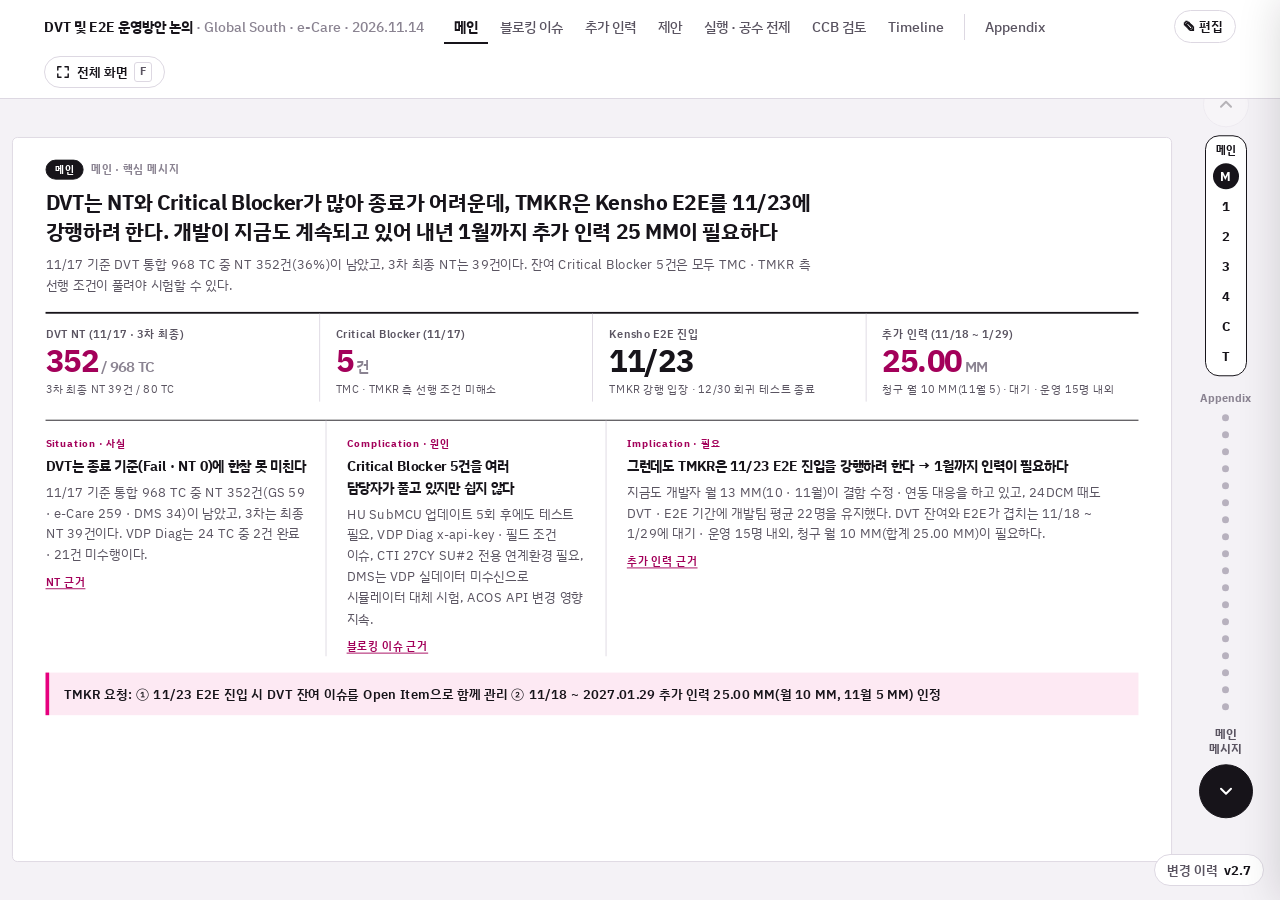
==== commit 7c9ab84b: "v2.7: 메인 메시지 교체, 장 순서 재배치 - 메인: DVT 종료 어려움(NT 352/968, 3차 39, Critical Blocker 5건) → TMKR 11/23 E2E " ====
--- a/src/out/index.html
+++ b/src/out/index.html
@@ -782,7 +782,7 @@
   <div class="p-head"><button type="button" class="p-back" id="p-back"><svg viewBox="0 0 20 20" aria-hidden="true"><path d="M12 5 7 10l5 5" fill="none" stroke="currentColor" stroke-width="2" stroke-linecap="round" stroke-linejoin="round"/></svg>돌아가기</button><div><small id="p-kicker"></small><h3 id="p-title"></h3></div><button type="button" class="p-close" id="p-close">닫기</button></div>
   <div class="p-body" id="p-body"></div>
 </aside>
-<script id="data" type="application/json">{"meta":{"title":"DVT 및 E2E 운영방안 논의","project":"Global South · e-Care","date":"2026.11.14","asof":"11/14 논의 · Teams 11/13 · Confluence 11/12 · GSP DB 11/11 기준","changelog":[{"v":"v2.6","at":"2026.11.19","items":["추가 인력 장 추가 — 추가 DVT 예측 공수 25.00 MM(11.18 ~ 2027.01.29), 대기 · 운영 월 15명 내외 · 청구 월 10 MM(11월 5 MM), 영역별 월 MM 표(uCUBE 제외)","CCB 검토 장 · 21p 교차 검토 부록을 25.00 MM 기준으로 갱신","3차 DVT NT를 최종 39건으로 수정(1장 지표 · 근거 패널 · 3차 표 주석)"]},{"v":"v2.5","at":"2026.11.19","items":["현재 블로킹 이슈 장 추가 — 11/17 기준 잔여 이슈 5건 · DVT 실질 완료 시점 검토(11/18 CCB 자료 원문)","CCB 검토 장 추가 — uCube 제외(청구 22.06 · DVT 기간 10.10 · 추가 DVT 24.95 MM, v2.6에서 25.00 MM으로 갱신), 15p 4개 분류, 21p 교차 검토, 3번 섹션 순서 조정(안)","부록 3장 추가: 15p 항목별 확인표 · 21p 교차 검토 · 순서 조정(안)"]},{"v":"v2.4","at":"2026.11.16","items":["화면 편집: 블록 폭 조절(넓게 · 좁게 · 폭 최대)과 한 줄로(넘치면 글자 자동 축소) 추가 — 블록 선택 · 글자 편집 중 모두 표시"]},{"v":"v2.3","at":"2026.11.16","items":["화면 편집: 블록 이동(▲ 위로 · ▼ 아래로 · Alt+↑/↓) 추가 — edits.json moves 로 저장","화면 편집: 한글 입력 중 Enter 줄바꿈 · 가로 배치 블록 줄바꿈 표시 보완"]},{"v":"v2.2","at":"2026.11.14","items":["11/13 이준제 보고(Teams) 반영: MS 장애로 다산 메일 · VPN 비밀번호 수신 불가 → VPN 1개로 진행, VDP Diag와 DMS 동시 진행 불가","HU(MM) 업데이트 현황 정정: ‘9단계 중 3단계’ → Tier1 업데이트 ①의 9단계(성공 여부 확인)에서 중단, 결과 파일 미생성","VDP Diag 24 TC 중 2건 성공 · 3번째 문의 중, DMS 기준 정보 연동 미진행. 세 건 모두 11/16(월) 재개(VDP 10시 · HU 13시)"]},{"v":"v2.1","at":"2026.11.14","items":["현황 반영: VDP(e-Care) 연계 테스트 24 TC 중 2건 성공, HU 펌웨어 업데이트 9단계 중 3단계에서 중단","12/30을 Kensho E2E 회귀 테스트 종료일이자 주요 Blocking Issue 해소 마지노선으로 명시(1장 · 3장 · Timeline)","Copilot 제안(E2E Conditional Entry 핸드오프 패키지) 반영: ‘DVT Open Item 유지 + E2E 조건부 진입’ 표현, Gate G-01 ~ G-09, 11/20 진입 판정, 자원 · 계약 유지 전제","Appendix 추가: Gate, Copilot 제안 분석, 출처별 적용 한계. 패키지의 Risk Register 예시 행과 공수 수치(CCB v43)는 미반영"]},{"v":"v2.0","at":"2026.11.14","items":["문서를 ‘DVT 및 E2E 운영방안 논의’로 확장 — 메인 3장(현황과 쟁점 · 제안 · 실행과 공수 전제) + Timeline + Appendix 구조로 재구성","근거는 메인 장표에서 오른쪽 서랍으로 열리고, 서랍의 [부록에서 자세히] 버튼으로 해당 Appendix 페이지로 이동","기종결 · 11/15 종결 예정인 LG U+ 조치 항목(단말 개통 · uCube · 케이블 · 보안정책 등) 삭제","11/14 DVT · E2E 논의(회의록 · 화이트보드)를 반영: 조건부 승인안, 대안 비교, 공수 협의 전제, E2E 병행 트랙","이전 화면 편집 내용(edits.json)은 페이지 구조가 바뀌어 적용되지 않음"]},{"v":"v1.3","at":"2026.11.14","items":["화면 편집: 글자 서식 추가 — 굵게 · 기울임 · 밑줄 · 취소선(편집 중 선택한 글자, 또는 블록 · 글상자 전체), 글자 크기 조절(A− / A+)"]},{"v":"v1.2","at":"2026.11.14","items":["화면 편집: 글자 줄바꿈(Enter) 지원, 글상자 · 도형 크기를 8방향 핸들로 조절, 되돌리기를 일반적인 Undo 아이콘으로 변경"]},{"v":"v1.1","at":"2026.11.14","items":["화면 편집 기능 추가 — 상단 바 ✎ 편집에서 글자 수정, 도형(사각형 · 원 · 선 · 화살표 · 글상자), 블록 배경 · 글자색 변경","수정 내용은 edits.json 에 저장되어 git 에 커밋되고, 자동 배포로 사이트에 반영 (저장은 GitHub 토큰이 있는 편집자만 가능)","파비콘 추가. 보드의 숫자 · 근거 데이터는 v1 과 동일"]},{"v":"v1","at":"2026.11.14","items":["1 · 2 · 3차 DVT 결과(Confluence)와 PM 정례 10/07 ~ 11/11, E2E 사전준비, GSP DB 이슈트래킹을 한 보드로 정리","NT 원인을 원인 제공 조직(TMC · TMKR 측 협력사 · Dasan)별로 분류","3차 결과는 11/12 누적까지 반영. 11/13 HU 업데이트 · VDP Diag 1차 결과는 미게시라 미반영"]}]},"src":{"r1":{"t":"1차 DVT 결과","u":"https://toyotasystem.atlassian.net/wiki/spaces/GSP/pages/1077018632"},"r2":{"t":"2차 DVT 결과","u":"https://toyotasystem.atlassian.net/wiki/spaces/GSP/pages/1103003658"},"r3":{"t":"3차 DVT 결과 (v4, 11/12)","u":"https://toyotasystem.atlassian.net/wiki/spaces/GSP/pages/1133412396"},"st":{"t":"DVT_SystemTest (TC 문서)","u":"https://toyotasystem.atlassian.net/wiki/spaces/GSP/pages/1016135985"},"pm1007":{"t":"(10/07) PM 정례회의","u":"https://toyotasystem.atlassian.net/wiki/spaces/GSP/pages/1079279680"},"pm1021":{"t":"(10/21) PM 정례회의","u":"https://toyotasystem.atlassian.net/wiki/spaces/GSP/pages/1100906654"},"pm1028":{"t":"(10/28) PM 정례회의","u":"https://toyotasystem.atlassian.net/wiki/spaces/GSP/pages/1113784433"},"pm1103":{"t":"(11/03) PM 정례회의","u":"https://toyotasystem.atlassian.net/wiki/spaces/GSP/pages/1121189948"},"pm1111":{"t":"(11/11) PM 정례회의","u":"https://toyotasystem.atlassian.net/wiki/spaces/GSP/pages/1137704961"},"pre":{"t":"E2E 사전준비 (11/11)","u":"https://toyotasystem.atlassian.net/wiki/spaces/GSP/pages/1133608962"},"sch":{"t":"E2E 세부일정 (11/03)","u":"https://toyotasystem.atlassian.net/wiki/spaces/GSP/pages/1121320967"},"db":{"t":"GSP DB · 이슈트래킹 통합본 (11/11)","u":""},"hp":{"t":"E2E Conditional Entry Handoff 패키지 (Copilot 제안, 11/14)","u":"","n":"내부 자료"},"pmr":{"t":"E2E · DVT PM 보고서 (11/06)","u":"","n":"내부 자료"},"wk":{"t":"주간보고 10월 3주차 (10/19)","u":"","n":"내부 자료"},"mail0915":{"t":"일정 협의 요청 메일 (9/15)","u":"","n":"내부 자료"},"mail1027":{"t":"추가 투입 공수 관련 메일 (10/27)","u":"","n":"내부 자료"},"ccb":{"t":"추가 인력 투입 CCB (11/07 v43)","u":"","n":"내부 자료"},"cto":{"t":"CTO DVT Gating 프로세스","u":"","n":"일반 원칙"},"tm1113":{"t":"Teams 11/13 17:55 이준제 보고 (DVT 3차 진행 현황)","u":"","n":"내부 자료"},"ccb1118":{"t":"LGU+ 토요타 텔레매틱스 추가 인력 투입 CCB (11/18)","u":"","n":"내부 자료"}},"rounds":[{"id":"r1","name":"1차","period":"10/06 ~ 10/14","scope":"GS","tc":290,"pass":132,"fail":14,"nt":144,"rest":0,"src":"r1","note":"e-Care 미실시(9/22 계획: “e-Care가 테스트 불가라서 GS만”)"},{"id":"r2","name":"2차","period":"10/22 ~ 10/30","scope":"GS + e-Care(OPW·CCW)","tc":854,"pass":523,"fail":8,"nt":323,"rest":0,"src":"r2","note":"CCW 236 TC 전량 NT (CTI 미개발)"},{"id":"r3","name":"3차","period":"11/11 ~ (진행 중)","scope":"GS + e-Care + DMS + VDP Diag","tc":80,"pass":18,"fail":5,"nt":33,"rest":24,"src":"r3","note":"최종 NT 39건(11/19 수정). 아래 표는 11/12 누적 기준 — 미수행 24건은 VDP Diag 신규 TC(11/13 TMC와 시험 예정)"}],"daily":{"r1":{"head":["일자","Acted","Pass","Fail","NT","Remained TC"],"rows":[["10/06","40","22","15","3","250"],["10/07","290","50","207","33","0"],["10/08","125","36","52","37","165"],["10/12","215","71","106","38","75"],["10/13","290","119","14","157","-"],["10/14 (통합)","290","132","14","144","-"]],"notes":["원본 표의 Planned(old)는 일자별 38·64·69·56·63, 합계 290. 10/12·10/13은 Planned(new) 82·83으로 재계획","10/07 Fail 207건 → 10/13 14건: 10/07 PM 정례에서 “Block 분류 폐지, Block은 Fail로 재분류, NT는 진입 자체가 불가한 항목으로 한정”하기로 한 뒤 재판정·재시험이 이어짐","GSP DB 정리: 10/13 NT 157건 중 112건이 선행 Fail에 의한 Block(Skip Vehicle Association 등)"]},"r2cum":{"head":["일자","누적 Acted","Pass","Fail","NT","비고"],"rows":[["10/22","598","199","37","362","CCW 236 포함"],["10/23","667","350","29","288","선행조건 NT를 시험 가능 조건으로 변경"],["10/26","755","411","30","314","Fail에 의한 Blocked 포함"],["10/28","833","501","16","316",""],["10/29","839","512","13","314",""],["10/30","854","523","8","323","최종"]]},"r2area":{"head":["영역","TC","Pass","Fail","NT"],"rows":[["Global South (GS)","326","262","5","59"],["오퍼레이션 웹 (OPW)","292","261","3","28"],["콜센터 웹 (CCW)","236","0","0","236"],["합계","854","523","8","323"]]},"r3area":{"head":["영역","TC","구성","Pass","Fail","NT","미수행"],"rows":[["GS","20","2차 Fail 5 + NT 15","2","3","15","0"],["e-Care (OPW)","9","2차 Fail 3 + NT 6","9","0","0","0"],["DMS 연동","27","Fail 6 + NT 21","7","2","18","0"],["VDP (Diag) 연동","24","3차 신규 TC","0","0","0","24"],["합계","80","","18","5","33","24"]]},"r3day":{"head":["일자","Planned","Acted","Pass","Fail","NT","Remained TC"],"rows":[["11/11","-","55","11","9","35","25"],["11/12","1","8","7","1","0","24"],["11/12 누적","","56","18","5","33","24"],["11/13","24","","","","",""],["11/16 ~ 11/19","TBD","","","","",""]],"notes":["최종 NT는 39건(11/19 수정). 이 표는 11/12 누적 기준","11/12 Acted 8건 중 7건은 11/11 Fail 재시험(누적 Acted 55 → 56). 누적 Fail 9 → 5, NT 35 → 33","OPW 9건은 2차 Fail 3 + NT 6 전량 Pass(11/12)","11/13 이후 결과는 Confluence에 아직 게시되지 않음(조회 11/14). 결과 페이지에는 첨부가 없음"]}},"ntWhy":{"total":323,"parts":[{"k":"ccw","label":"CCW","n":236,"cause":"CTI 미개발","owner":"tck","fact":"10/21 PM: “Call Center Web은 CTI 미연동 항목에 대해 사유를 기재하여 N/T 처리”. 11/03 PM: “CTI 미개발 영향으로 N/T 비중이 높은 상황”"},{"k":"gs","label":"GS","n":59,"cause":"HU·MM·GSA + 선행 Fail","owner":"mix","fact":"2차 결과표: “Fail에 의한 Blocked 포함”. 11/11 PM: “MM Update 이후 기존 N/T였던 요금제/Provisioning 관련 항목 재검증”"},{"k":"opw","label":"OPW","n":28,"cause":"VDP·DMS 연동","owner":"mix","fact":"10/21 PM: “TMC/VDP, TCK/CTI, DMS 등 외부 연동 제약으로 전체 TC 수행 제한”. 10/28 PM: “e-Care는 Emulator 기반 검증 비중이 높아 실제 연동 검증에는 제약”"}],"owners":[{"id":"tmc","name":"TMC","sub":"일본 원청 · VDP · TSC","tone":"a"},{"id":"tck","name":"TMKR 측 협력사","sub":"TCK(CTI) · SE파트너스(DMS)","tone":"b"},{"id":"dsn","name":"Dasan","sub":"개발 · 시험 수행","tone":"d"}],"blockers":[{"id":"cti","owner":"tck","title":"CTI 미개발 → 콜센터 웹 시험 불가","iss":"ISS-001","tc":"CCW 236 TC (2차 NT의 73%)","when":"12월 (확정일 없음)","facts":["10/28 PM: 대체방안은 안정성 우려로 철회, 정식 추가 개발 착수 — 약 1개월 반 소요","11/03 PM: 완료 시점 12월 수준, 실제 연동 가능 시점은 TCK와 재확인 필요","E2E 사전준비 #10 CTI 중계: 상태 ‘외부일정대기’, 마감일 ‘???’, PIC TMKR","GSP DB: TCK 견적이 Dasan 회신 누락으로 홀딩된 기간이 있었음(10/22, 권다운 지적)"],"src":["pm1028","pm1103","pre","db"]},{"id":"vdp","owner":"tmc","title":"VDP 접속정보 지연·오류 → e-Care 진단 데이터 미수신","iss":"ISS-002 · 025","tc":"VDP Diag 24 TC 미수행, OPW NT 일부","when":"11/13 1차 · 11/16 ~ 20 2차","facts":["10/28 PM: 접속 지연 원인은 Endpoint URL·IP·API Key 등 접속정보 확보 지연. 접속 후에도 ‘유효하지 않은 차량’ Error","GSP DB: TMC 접속정보·Endpoint·ID 안내 오류·누락이 10/6 ~ 11/2 반복(Dasan 정리표), CoCo 5 / Diag 032로 ID 안내 불일치","11/11 Teams(이준제): “아직도 연동이 안 되기 때문에 의미는 없다, API 테스트 가능 여부만 의미”","E2E 사전준비: VDP Diag 별도 접속정보 필요, GetAllDTC 결과 수신 테스트 지연(Backlog PRJ_0333-32)"],"src":["pm1028","db","pre"]},{"id":"hu","owner":"tmc","title":"HU 소프트웨어가 SU#1 → MM Flag 미반환, HU 화면 시험 불가","iss":"ISS-003 · 004","tc":"GS NT 중 요금제·Provisioning·HU 화면 항목","when":"11/13 원격 업데이트(TMC 지원)","facts":["11/03 PM: HU 물리 연결은 완료, Firmware 미수령으로 OTT·Wi-Fi·e-Care 화면 기반 검증 제한","E2E 사전준비 #4 SU#2 H/U SW Update: ‘진행중’, PIC TMC","11/11 TMC MM팀(Kawata): TMKR HU가 SU#1 SW라서 MM Provisioning 불가. TMC 사양 문제는 아님","GSP DB는 원인을 ‘TMC 공급 HU SW 구버전 + 한국 측 업데이트 미실행’ 복합으로 기록"],"src":["pm1103","pre","db"]},{"id":"gsa","owner":"tmc","title":"GSA 신규 버전·Auth0 → 딥링크 흰 화면","iss":"ISS-007","tc":"GS GSA·DeepLink 항목","when":"TMC 일정 대기","facts":["E2E 사전준비 #14·#17: GSA App 신규 버전·Service Package 수정본 ‘외부일정대기’, PIC TMC","GSP DB: Global App이 TMC Auth0(tr-th-acos)를 써서 Local App 딥링크 시 흰 화면 — TMC가 원인 인정(11/6)","11/11 PM: DVT 3차 중점 항목에 GSA 설치·Login, DeepLink/상품가입 Flow 포함"],"src":["pre","db","pm1111"]},{"id":"dtc","owner":"tmc","title":"DTC 재현 방법(CANoe) 미확정","iss":"Backlog PRJ_0333-54","tc":"e-Care 경고·DTC 시나리오","when":"미정","facts":["E2E 사전준비 #5: e-Care 시험용 고장진단코드 생성·재현 ‘진행중’, TMC에서 유형별 코드 발생 필요, PIC TMC","10/21 PM: CANoe 파일 제공을 TMC에 요청 중, 지연 시 TMC가 직접 Warning Event Trigger하는 방안 병행 문의"],"src":["pre","pm1021"]},{"id":"dms","owner":"tck","title":"DMS 사양 변경 지속 → 시나리오 재작성","iss":"ISS-008","tc":"DMS 연동 27 TC (3차 NT 18)","when":"API 5 → 24개 반영 중","facts":["10/21 PM: DVT 진행 중 DMS 추가 요구사항이 지속 유입, 10/23 기준 개발 범위 Freeze 합의","E2E 사전준비 #9: DMS API 개통 5 → 24개 변경, 시나리오 업데이트 필요, PIC TMKR","e-Care IF 정의서 v1.23(11/05): warningClearFlag 처리 등 변경 계속","11/11 e-Care4: DMS 칩 생성 기준 변경 제안(선호센터 칩 우선) — 결정 대기"],"src":["pm1021","pre","db"]},{"id":"fix","owner":"dsn","title":"2차 Fail 8건 수정 · 3차 재시험","iss":"ISS-009","tc":"GS Fail 5 · OPW Fail 3","when":"OPW 3건 11/12 Pass, GS 잔여 Fail 3","facts":["11/03 PM: Fail 8건은 3차 전 수정 가능한 범위로 판단","3차 11/12 누적: OPW 9건 전량 Pass, GS Pass 2 · Fail 3 · NT 15","GSP DB: Dasan 측 CTI 견적 회신 누락(10/22)이 CTI 일정 홀딩에 영향"],"src":["pm1103","r3","db"]}]},"remain":{"r3":{"pass":18,"fail":5,"nt":33,"rest":24,"tc":80},"carry":[{"k":"GS","nt2":59,"in3":15},{"k":"OPW·DMS","nt2":28,"in3":27},{"k":"CCW","nt2":236,"in3":0}],"carryNote":"3차 범위 정의는 “2차 DVT의 fail 항목과 fail에 따른 N/T 항목”(3차 결과 페이지). 3차 NT 편성은 GS 15 + e-Care 6 + DMS 21 = 42. OPW·DMS의 27은 2차 OPW NT 28과 대응한다고 보고 계산한 값으로, DMS 27건의 2차 근거 행은 결과표에서 직접 확인되지 않음(2차 Fail은 GS 5·OPW 3뿐인데 3차 DMS는 Fail 6으로 표기)"},"deck":{"s1":{"kicker":"1 / 3 · 현황과 쟁점","title":"DVT 3차는 11/16 공식 종료 시점에도 VDP 연계 24 TC 중 2건 성공에 그치고, HU 업데이트는 9단계 성공 확인에서 멈춰 있다. 주요 Blocking Issue는 12/30까지 풀려야 한다","lede":"DVT 완료 기준은 Fail · NT가 없는 상태(Pass)다. 남은 건은 TMC · 외부 연동 환경이 열려야 시험할 수 있어, 당사 개발 범위의 검증과 분리해서 판단할 필요가 있다.","kpis":[{"k":"ev:status","small":"3차 DVT · 80 TC (최종)","v":"39","em":"/ 80 NT","d":"최종 NT 39건 · 11/12 누적 당시 Pass 18 · NT 33"},{"k":"ev:vdp","small":"VDP(e-Care) 연계 테스트","v":"2","em":"/ 24 TC 성공","d":"나머지 22건은 연동 환경 대기","hot":true},{"k":"ev:hu","small":"HU(MM) 업데이트 · Tier1 ①","v":"9단계","em":"에서 중단","d":"성공 확인 파일 미생성 · 11/16 13시 재개","hot":true},{"k":"ev:deadline","small":"마지노선","v":"12/30","em":"","d":"Kensho E2E 회귀 테스트 종료일 · Blocking Issue 해소 기한","hot":true}],"cols":[{"tag":"Situation · 사실","head":"DVT 3차는 11/16에 공식 종료되지만 완료 기준에 못 미친다","body":"완료는 Fail · NT가 없는 상태다. NT 비중은 1 · 2 · 3차에 50% → 38% → 59%(수행분)로 줄지 않았고, 3차는 최종 NT가 39건이다.","ev":"ev:complete","more":"완료 기준 · 3차 결과 근거"},{"tag":"Complication · 원인","head":"막고 있는 것은 당사 개발 범위 밖의 환경이다","body":"VDP 접속 · 콜백 환경, HU 소프트웨어(SU#1), GSA · Auth0, CTI 개발(12월), DMS 사양 변경. 당사 개발 로직은 내부 검증을 마쳤으나 연동 환경이 없어 시험 완료로 인정받지 못한다. 외부 환경 미비 위험은 9월 일정 협의에서 이미 제기되었다.","ev":"ev:cause","more":"원인 분류 근거"},{"tag":"Implication · 영향","head":"현행대로면 DVT가 1 ~ 2월로 밀리고 E2E와 겹친다","body":"E2E는 11/23 진입, 12/30 회귀 테스트 종료로 잡혀 있다. 12/30까지 주요 Blocking Issue가 풀리지 않으면 E2E 지속 여부와 후속 일정을 재협의해야 한다.","ev":"ev:impact","more":"일정 영향 근거"}],"ask":"이번 논의에서 정할 것: ① DVT를 어떤 기준으로 정리할지 ② E2E를 어떻게 병행할지 ③ 그에 따른 공수 투입 전제"},"s2":{"kicker":"2 / 3 · 제안","title":"당사 개발 범위는 조건부 승인하되 잔여 항목은 Open Item으로 유지하고, E2E는 조건부로 진입(Conditional Go)하는 안을 제안한다","lede":"‘DVT 완료’가 아니라 ‘DVT Open Item 유지 + E2E 조건부 진입’으로 분리해 표기한다. 현행 유지와 전면 재일정은 종료 시점이 불확실하다.","optHead":["","A. 현행 유지","B. Open Item 유지 + 조건부 진입 (제안)","C. 전면 재일정"],"optRows":[["방식","Fail · NT 0이 될 때까지 DVT 연장","당사 개발 범위만 조건부 승인, 외부 영역은 Open Item으로 유지 · 별도 재시험","DVT · E2E 일정 전체 재수립"],["DVT","1 ~ 2월 (외부 환경 해소에 종속)","Pass · 완료로 표기하지 않음. 조건 확정 후 약 1개월 추가 검증, 잔여는 환경 확보 후 재시험","재수립 일정에 따름 (미정)"],["E2E 영향","11/23 진입과 충돌, 기간 중첩","DVT와 이중 트랙 병행, 12/30까지 Blocking 해소","진입 시점 후퇴"],["필요 결정","DVT 기간 변경 (CCB 연계)","TMKR의 조건부 승인 + 11/20 진입 판정","전 일정 합의"]],"optEv":["ev:optA","ev:optB","ev:optC"],"scopeTitle":"조건부 승인 범위(안)","scopeIn":["서비스 가입","ACOS 인터페이스","VDP 연계 테스트"],"scopeOut":["TMC 영역 — HU 기능 등 외부 연동 환경에 종속된 시험"],"scopeOpen":["조건 항목의 최종 확정","승인 후 개발 완료 검증의 지속 기간"],"word":"표현 원칙: ‘DVT 완료 · 조건부 완료’ 대신 ‘DVT Open Item 유지 + E2E 조건부 진입’. E2E는 잔여 DVT 재시험을 대체하지 않는다.","decide":"TMKR 결정 요청: 위 범위로 조건부 승인하고, 외부 영역은 Open Item으로 남겨 별도 일정으로 재시험한다. 진입 가부는 9개 Gate(G-01 ~ 09) 충족 여부로 11/20에 서면 판정한다."},"s3":{"kicker":"3 / 3 · 실행과 공수 전제","title":"E2E는 회귀 테스트 중심으로 병행 진입하고, 공수는 아래 다섯 가지 전제가 충족되는 범위에서 투입한다. 12/30이 마지노선이다","lede":"전제가 하나라도 달라지면 일정과 공수가 함께 달라진다. 이 장표는 공수 협의의 합의 대상이다.","premHead":["#","전제","충족 조건","충족되지 않으면"],"prem":[["1","DVT 정리 기준","조건부 승인 범위(서비스 가입 · ACOS IF · VDP)를 TMKR이 확정. 잔여는 Pass 전환 없이 Open Item 유지","연장 공수는 CCB 안건으로 별도 협의"],["2","E2E 진입 조건","일본 측이 회귀 테스트(Regression)를 준비(11/16 ~ 17 협의) + 11/20 Gate 판정","E2E 전체 재일정"],["3","외부 환경 해소","HU(MM) 업데이트 완료 · VDP 연계(24 TC) · CTI 완료를 12/30 이전에 확정 · 해소","12/30 초과 시 E2E 지속 여부 · 후속 일정 재협의. 해소 전 구간은 대기가 아닌 별도 범위"],["4","범위 변경","DMS 등 사양 변경은 TC 문서 기준으로 신규 · 재수행 범위 확정","변경분은 근거 기준으로 별도 협의"],["5","자원 · 계약 유지","잔여 검증 · 결함 수정 · 재시험 인력의 유지 기간과 최소 인원을 서면 확정. 추가 공수는 자동 승인이 아님","조건부 진입 보류, CCB 협의"]],"premEv":["ev:p1","ev:p2","ev:p3","ev:p4","ev:p5"],"tracks":[{"h":"E2E #1 · 병행 진입 (~ 12/30)","b":"회귀 테스트(Regression) + ACOS IF 기반 TC. 회귀용 24 DCM 기자재 활용(Global · ACOS 대상). 12/30까지 Blocking Issue 해소가 전제","ev":"ev:e2e1"},{"h":"E2E #2 · 정상 상태 전제","b":"외부 환경이 정상일 때 가능한 시나리오. 현재 상태로는 불가해 순연","ev":"ev:e2e2"}],"next":["11/16(월) DVT 3차 Fail 결과와 DVT · E2E 자료 정리, 일본 측 회귀 테스트 준비 여부 협의(~ 17일)","11/20 Go / Conditional Go / No-Go 서면 판정(PM 보고 제안)","11/23 조건부 진입, 12/30까지 Blocking Issue 해소 · 회귀 테스트 종료"],"tl":"타임라인 전체 보기"},"tl":{"kicker":"Timeline · DVT / E2E 운영 일정(안)","title":"11/20 판정으로 조건부 진입하고, 12/30(마지노선)까지 Blocking Issue를 풀어 회귀 테스트를 마친다","lede":"12/30은 Kensho E2E 회귀 테스트 종료일이자 주요 Blocking Issue 해소 기한이다. 점선은 미확정 구간이다.","start":[2026,11,13],"days":49,"marks":[{"d":[2026,11,13],"l":"11/13","ev":"ev:t1113"},{"d":[2026,11,16],"l":"11/16 (월)","ev":"ev:t1116"},{"d":[2026,11,17],"l":"11/17","ev":"ev:t1117"},{"d":[2026,11,20],"l":"11/20 판정","ev":"ev:t1120"},{"d":[2026,11,23],"l":"11/23","ev":"ev:t1123"},{"d":[2026,12,30],"l":"12/30 마지노선","ev":"ev:deadline","dead":true}],"lanes":[{"h":"DVT","sub":"3차","bars":[{"a":[2026,11,13],"b":[2026,11,16],"t":"dvt","l":"3차 공식 종료 11/16"},{"a":[2026,11,16],"b":[2026,12,16],"t":"cond","dash":true,"l":"조건부 승인 범위 검증 (약 1개월, 미확정)","ev":"ev:optB"}]},{"h":"외부 환경","sub":"해소 시점","bars":[{"a":[2026,11,13],"b":[2026,11,14],"t":"ext","l":"HU 업데이트 (9단계 확인에서 중단)","pin":true,"ev":"ev:hu"},{"a":[2026,11,16],"b":[2026,11,20],"t":"ext","l":"VDP Diag 2차 (연계 2/24)","ev":"ev:vdp"},{"a":[2026,12,1],"b":[2026,12,30],"t":"ext","dash":true,"l":"CTI 개발 완료 (12월, 일자 미정)","ev":"ev:cause"}]},{"h":"E2E #1","sub":"회귀 · ACOS IF","bars":[{"a":[2026,11,23],"b":[2026,12,30],"t":"e2e","l":"회귀 테스트 + ACOS IF 기반 TC (일본 측 준비 전제)","ev":"ev:e2e1"}]},{"h":"E2E #2","sub":"정상 상태 전제","bars":[{"a":[2026,12,1],"b":[2026,12,30],"t":"late","dash":true,"l":"현재 상태로는 불가 → 순연","ev":"ev:e2e2"}]}],"notes":["11/16 ~ 17 일본 측 협의 결과에 따라 E2E #1 병행 또는 전체 재일정","12/30까지 주요 Blocking Issue 미해소 시 E2E 지속 여부와 후속 일정 재협의","DVT 기간 변경은 CCB 연계 안건"]},"ev":{"status":{"kicker":"근거 · 3차 DVT","title":"3차 80 TC 중 최종 NT 39건","facts":["최종 NT 39건(11/19 수정)","11/12 누적: Pass 18 · Fail 5 · NT 33 · 미수행 24 (80 TC)","미수행 24건은 VDP Diag 신규 TC — TMC 연동이 열려야 시작","수행한 56건 중 33건(59%)이 NT — 2차에서 막혔던 TC가 같은 조건에서 다시 NT","NT 비중 추이: 1차 50%(144/290), 2차 38%(323/854), 3차 59%(33/56)"],"src":["r1","r2","r3"],"apx":"apx-r3"},"complete":{"kicker":"근거 · 완료 기준","title":"Fail · NT가 없어야 Pass","facts":["11/14 논의: DVT 완료는 Fail · NT가 없는 상태","10/07 PM 합의: NT는 진입 자체가 불가한 항목, 진입 후 실패는 Fail","일반 품질 Gate 원칙: 단순 기간 종료가 아니라 사전 정의된 기준과 증적을 충족해야 다음 단계로 이행(CTO DVT Gating 준거 — 본 프로젝트 직접 적용 기준은 아님)"],"src":["pm1007","cto"],"apx":"apx-mtg"},"vdp":{"kicker":"근거 · VDP","title":"VDP(e-Care) 연계 테스트 24 TC 중 2건 성공","facts":["11/13 이준제 보고: 24 TC 중 2건 성공, 3번째 TC는 성공 여부를 TMC에 문의 중. 11/16(월) 10시 재개","11/13 MS 장애로 다산 메일 수 · 발신 불가 → 메일로 받는 VPN 비밀번호를 받지 못해 이준제 VPN 1개로만 진행 — VDP Diag와 DMS 기준 정보 시험을 동시에 할 수 없었음","VDP 접속정보 지연 · 오류, 콜백(CoCo Callback) 미수신으로 DTC 수집 후속 처리 미검증","일본 측 VDP 서버 정보는 10/05 제공 예정이었음(9/15 일정 협의 메일). 외부 환경 준비 전 착수 시 미시험 증가 · 결과 유효성 저하 가능성을 사전 제기","VDP Diag 2차 11/16 ~ 20 예정"],"src":["tm1113","pm1028","mail0915","pmr","db"],"apx":"apx-cause"},"hu":{"kicker":"근거 · HU","title":"HU(MM) 업데이트 — Tier1 업데이트 ①의 9단계(성공 여부 확인)에서 중단","facts":["11/13 이준제 보고: 업데이트 절차 ④ Tier1 업데이트 ① → 9단계 ‘성공 여부 확인’에서 중단. write_result_sub_sucess.txt 파일이 생성되지 않음","11/16(월) 13시 TMC 카키하라 상과 이어서 진행 예정","v2.1의 ‘9단계 중 3단계’ 표기는 11/13 보고와 달라 이번 판에서 정정","HU 소프트웨어가 SU#1 → MM Flag 미반환, Wi-Fi · OTT · Digital Key 등 HU 기반 시험 제한","HU 환경 미구축 31건이 1차 NT의 일부(10/19 스냅샷)"],"src":["tm1113","pm1103","pre","wk"],"apx":"apx-cause"},"deadline":{"kicker":"근거 · 마지노선","title":"12/30 = 회귀 테스트 종료일 · Blocking Issue 해소 기한","facts":["Kensho E2E 회귀 테스트 종료일(E2E 세부일정상 e-Care E2E 종료일 12/30)","11/14 논의: 주요 Blocking Issue가 12/30에는 풀려야 한다는 의미의 마지노선","미해소 시 E2E 지속 여부와 후속 일정을 관련 당사자가 재협의(조건부 진입 승인문 원칙)"],"src":["sch","hp"],"apx":"apx-gate"},"cause":{"kicker":"근거 · 원인","title":"NT의 원인은 외부 연동 환경","facts":["CTI 미개발: CCW 236 TC(2차 NT의 73%), 완료 12월 — TMKR 측 협력사 영역","TMC: VDP 접속정보 · 콜백, HU 소프트웨어(SU#1), GSA · Auth0, DTC 재현 방법 미확정","DMS 사양 변경 지속: API 5 → 24개, 시나리오 재작성","1차 NT 144건 중 Blocked 104 + HU 환경 미구축 31 = 135건(93.8%)이 선행조건 · 환경 제약과 연관(10/19 스냅샷)","11/14 논의: 당사 개발 로직은 내부 검증 완료"],"src":["pm1028","pm1103","pre","wk","db"],"apx":"apx-cause"},"impact":{"kicker":"근거 · 일정 영향","title":"현행 방식이면 1 ~ 2월","facts":["현행 방식(Fail · NT 0까지)을 이어가면 DK 완료 기준으로 1 ~ 2월까지 걸릴 수 있다","E2E 현행 진입 11/23과 중첩 — 11/03 PM 합의: E2E 진입 시점에는 알려진 제약으로 NT가 생기지 않도록 일정 재구성","DVT 기간 변경은 CCB 안건과 연계된다(기존 1개월 → 1.5개월 변경안)"],"src":["pm1103","pm1111","ccb"],"apx":"apx-plan"},"optA":{"kicker":"근거 · 대안 A","title":"현행 유지","facts":["Fail · NT가 0이 될 때까지 DVT를 연장","외부 환경(HU · VDP · CTI) 해소 일정에 종속되어 종료일을 약속할 수 없음","E2E와 일정이 겹치고 DVT 기간 변경은 CCB 안건"],"apx":"apx-opt"},"optB":{"kicker":"근거 · 대안 B (제안)","title":"Open Item 유지 + E2E 조건부 진입","facts":["당사 개발 범위(서비스 가입 · ACOS IF · VDP 연계)에 한정해 조건부 승인","TMC 영역(HU 기능 등)은 범위에서 제외, Open Item으로 유지하고 환경 확보 후 별도 재시험","DVT를 완료 · Pass로 표기하지 않음 — E2E 진입 승인과 DVT 완료 승인을 분리(Copilot 제안)","승인 후에도 개발 완료 검증 약 1개월 추가","TMKR이 판단해야 한다 — 당사가 임의로 종결하지 않음"],"src":["hp"],"apx":"apx-scope"},"optC":{"kicker":"근거 · 대안 C","title":"전면 재일정","facts":["일본 측 협의가 이루어지지 않거나 Gate를 충족하지 못하는 경우의 대안(No-Go / Scope Reduction)","DVT · E2E 일정 전체를 다시 수립하며 종료 시점은 미정"],"apx":"apx-opt"},"p1":{"kicker":"전제 1","title":"DVT 정리 기준","facts":["조건부 승인 범위: 서비스 가입 · ACOS 인터페이스 · VDP 연계 테스트","FAIL은 FAIL, 시험 불가는 N/T · External Blocked로 유지 — 일정을 이유로 Pass 전환하지 않음","승인 후 개발 완료 검증은 약 1개월(미확정)","미승인 시 DVT 연장분은 CCB 안건으로 협의"],"src":["hp"],"apx":"apx-man"},"p2":{"kicker":"전제 2","title":"E2E 진입 조건","facts":["Global South · ACOS 인터페이스 E2E는 현재 불가","회귀 테스트는 일본 측 담당이 준비하면 가능 — 11/16 ~ 17 협의","11/20 Gate G-01 ~ G-09 충족 여부로 Go / Conditional Go / No-Go 서면 판정(PM 보고 제안)","불가 시 전체 재일정"],"src":["pmr","hp"],"apx":"apx-gate"},"p3":{"kicker":"전제 3","title":"외부 환경 해소 (12/30)","facts":["HU(MM) 업데이트 완료, VDP 연계 24 TC, DMS 기준 정보 연동, CTI 개발(12월) 해소","12/30이 마지노선 — 이후에는 E2E 지속 여부 · 후속 일정 재협의","해소 전 구간은 시험 가능 범위가 아니므로 대기 공수와 구분"],"src":["pm1103","pre"],"apx":"apx-cause"},"p4":{"kicker":"전제 4","title":"범위 변경 처리","facts":["DMS API 5 → 24개 변경, VDP Diag 24 TC는 3차 신규","TMKR 의견(11/11, 합의 아님): 규격 변경에 따른 실제 개발 · 시험은 근거 기준으로 별도 검토 가능, 일정 지연에 따른 단순 대기는 인정 어려움"],"src":["pm1111"],"apx":"apx-man"},"p5":{"kicker":"전제 5","title":"자원 · 계약 유지","facts":["잔여 검증 · 결함 수정 · 재시험이 끝날 때까지 필요한 개발 · QA 인력과 계약 범위를 유지","기존 계획 · 인력 Shift · 실제 순증 공수 · DVT Carry-over 조치 범위를 분리 기록","조건부 진입 승인은 추가 공수 · 비용의 자동 승인이 아님","검토 의견(10/27): 기존 리소스를 어떻게 활용했는지까지 함께 봐야 함"],"src":["ccb","mail1027","hp"],"apx":"apx-man"},"e2e1":{"kicker":"E2E #1","title":"회귀 테스트 + ACOS IF 기반 TC (~ 12/30)","facts":["일본 측이 회귀 테스트를 준비하면 현 시점에도 수행 가능","회귀용 24 DCM 기자재는 준비 완료(사전준비 #2) — Global · ACOS 대상","회귀 테스트 종료일 12/30 = Blocking Issue 해소 마지노선","11/03 PM 합의: 시험 가능 범위를 세분화하고 시작부터 NT가 예상되는 TC를 최소화"],"src":["pm1103","pre","sch"],"apx":"apx-pre"},"e2e2":{"kicker":"E2E #2","title":"정상 상태를 전제로 한 시나리오","facts":["현재 상태(외부 환경 미비)로는 수행 불가 → 순연","E2E는 토요타 공식 검증 Event — 공식 문서(Spec · TC)를 기준으로 하며 구두 설명만으로 이슈를 종료하지 않음(11/11 PM)","E2E는 잔여 DVT 재시험의 대체 수단이 아님"],"src":["pm1111","hp"],"apx":"apx-pre"},"t1113":{"kicker":"Timeline","title":"11/13 — HU 업데이트 · VDP Diag 1차 · DMS (MS 장애)","facts":["MS 장애로 다산 메일 불가 → VPN 비밀번호 미수신, 이준제 VPN 1개로만 진행","HU(MM) 업데이트: Tier1 업데이트 ①의 9단계(성공 여부 확인)에서 중단 → 11/16 13시 재개","VDP Diag: 24 TC 중 2건 성공, 3번째 TC 성공 여부 문의 중 → 11/16 10시 재개","DMS 기준 정보 연동: VPN 미접속으로 진행 못 함 → 11/16 진행 예정","MM 업데이트 후 기존 NT 요금제 · Provisioning 재검증 대상"],"src":["tm1113"],"apx":"apx-cause"},"t1116":{"kicker":"Timeline","title":"11/16(월) — DVT 3차 공식 종료 · 11/13 미완 시험 재개","facts":["10시 VDP Diag 재개, 13시 HU(MM) 업데이트 재개(TMC 카키하라 상), DMS 기준 정보 연동 진행(11/13 이준제 보고)","DVT 3차 Fail 결과 정리(저녁까지)","DVT · E2E 자료 정리, 일본 측 협의(월 ~ 화)"],"apx":"apx-mtg"},"t1117":{"kicker":"Timeline","title":"11/17 — 현행 DVT 종료일","facts":["3차 결과 일정 칸: 11/17 ~ 11/19 TBD, E2E 세부일정은 11/17 종료"],"src":["r3","sch"],"apx":"apx-plan"},"t1120":{"kicker":"Timeline","title":"11/20 — E2E 진입 Gate 판정","facts":["PM 보고(11/06) 제안: 11/20에 범위 · 리스크를 서면 확정하고 Go / Conditional Go / No-Go 판정","판정 기준: 9개 Mandatory Gate(G-01 ~ G-09)","참고: 11/20은 진척 보고회 일자이기도 함"],"src":["pmr","hp"],"apx":"apx-gate"},"t1123":{"kicker":"Timeline","title":"11/23 — 현행 E2E 진입일","facts":["E2E 세부일정(11/03): 24SU#2 LifeCycle 11/23 ~ 11/30","PM 보고(11/06): 진입일은 유지 가능하나 전체 범위 Go가 아닌 조건부 범위 진입 가능성이 높음"],"src":["sch","pmr"],"apx":"apx-pre"},"blk":{"kicker":"현재 블로킹 이슈","title":"11/17 기준 잔여 이슈 5건 (TMC 측 선행 조건 미해소)","facts":["① MM/HU · ACOS Provisioning (TMC): SU#1 H/U, SubMCU 업데이트 5회 완료, 테스트 필요. 11/18 MM Capable Flag 확인 완료, Flag 조합별 Opt-in/out 추가 검증 필요","② VDP Diag (TMC): 11/13 최초 실연동, 24 TC 중 2건 완료 · 1건 보류 · 21건 미수행","③ CTI/TCK 중계 연동 (TMKR·TMC): 27CY SU#2 전용 연계환경 구성 필요","④ DMS 연동 (TMKR): VDP 실데이터 미수신으로 시뮬레이터 대체 시험","⑤ ACOS API 사양 (TMC): TSC-GC/GB Request/Response 변경 영향 지속"],"src":["ccb1118"],"apx":"apx-cause"},"c1":{"kicker":"CCB 검토 · 청구 공수","title":"23.01 → 22.06 MM (uCube 0.95 제외)","facts":["① e-Care 콜버튼 3.86 · ② ACOS 추가개발 8.10 · ③ DVT 기간 10.10 = 22.06 MM","uCube(0.95)는 LG U+ 연계 시스템 사유라 청구 항목과 청구 MM에서 제외","3p 요약표 · 15p 산정 기준 문구(‘uCUBE 0.95 MM 포함’) · 3p 노트(49.01 MM)를 함께 고쳐야 함","4번 섹션 추가 DVT(24.95)는 3p 요약표에 없음 — 요약에 넣을지, 별도 안건으로 둘지 정리 필요"],"src":["ccb1118"],"apx":"apx-ccb-order"},"c2":{"kicker":"CCB 검토 · 15p","title":"DVT 기간 변경 · 연동 대응 10.10 MM","facts":["ACOS 추가 변경 2.60 · TMC 서버 지연 대응 4.50 · TMKR 연계 변경 2.50 · DVT 영향 분석 0.50","개발사 주장: ① 7/27 규격 배포 이후에도 ACOS 변경이 추가로 있었다 ② VDP · PGM 등 TMC 서버 연동 지연으로 개발자가 투입되어 분석 · 대응했다","근거로 든 72 · 73p(A4-1 산정 내역)와 86p(A7 변경 · 정정 이력)를 항목별로 대조함","근거가 확인되는 항목: VDP Diag · VDP CoCo · ACOS API · ACOS Provisioning · MM/HU · CTI · App (단, 상당수가 월 단위 표기)","근거가 없는 항목: DMS 1.05 · Digital Key 0.25"],"src":["ccb1118"],"apx":"apx-ccb-item"},"c3":{"kicker":"CCB 검토 · 21p","title":"추가 DVT 예측 25.00 MM (11.18 ~ 2027.01.29)","facts":["대기 · 운영 인력은 월 15명 내외로 두고 유휴분은 수행사가 부담, 청구는 실제 대응분 월 10 MM(11월 5 MM)으로 한정","11월 5.0 · 12월 10.0 · 1월 10.0 = 25.00 MM, uCUBE(LGU+ 연계)는 별도 협의로 제외","4월 계약 계획의 9월 개발 인력 10 MM(GS 3 · e-Care 7, 81p)과 같은 수준 — 월 10명 이하 주장과 맞음","이전 판(26.95 MM)과 영역 구성이 같아 15p · 8.10 작업과 겹치는 문구는 그대로 남아 있음 → 부록 ‘21p 교차 검토’","‘DVT 영향 분석 2.60’(잔여 N/T 재수행 · 회귀시험)은 15p에서 귀책이 ‘LG U+’였던 항목 — 분류 근거 확인"],"src":["ccb1118"],"apx":"apx-ccb-21"},"c4":{"kicker":"CCB 검토 · 실적","title":"10 · 11월 개발자는 13 · 13 MM","facts":["81p 월별 실제 투입: 10월 18 = 개발 13(GS 4 · e-Care 9) + 품질 4 + 기획 1, 11월 17 = 개발 13 + 품질 4","21p 그래프의 실적(17 · 18)은 품질 · 기획 포함 수치 — 개발자만 남기면 13 · 13","검토 지시의 ‘10월 17 · 11월 18’과 81p의 ‘10월 18 · 11월 17’은 순서가 반대 — 그래프 수정 시 함께 확인","첨부본(11/18) 21p 그래프에는 실적 막대 없이 범례만 남아 있음"],"src":["ccb1118"],"apx":"apx-ccb-21"}},"blk":{"kicker":"현재 블로킹 이슈 · 11/17 기준","title":"추가 DVT · 11/17 현재 잔여 이슈 (TMC 측 선행 조건 미해소)","lede":"잔여NT 항목에 대해 TMC 측 선행 조건이 미해소 상태로, 10~11월과 같은 상황이 12월 이후에도 이어질 것으로 예상됩니다.","cards":[{"no":"①","h":"MM/HU · ACOS Provisioning","who":"TMC","fact":"SU#1 H/U, SubMCU 업데이트 5회 완료,\n테스트 필요","note":"11/18 MM Capable Flag 확인 완료. 단, Flag 조합별 Opt-in/out 추가 검증 필요"},{"no":"②","h":"VDP Diag","who":"TMC","fact":"11/13 최초 실연동, 24 TC 중 2건 완료 · 1건 보류 · 21건 미수행","note":"x-api-key 불일치, WNG 필드 조건, odometer · resultCd 처리 이슈","hot":true},{"no":"③","h":"CTI/TCK 중계 연동","who":"TMKR·TMC","fact":"27CY SU#2 전용 연계환경 구성 필요","note":"e-Care REST API · CTN 전달, CCW 통화 E2E 미수행"},{"no":"④","h":"DMS 연동","who":"TMKR","fact":"VDP 실데이터 미수신으로\n시뮬레이터 대체 시험","note":"Warning Clear · 상담 Workflow 처리 조건 추가 검토"},{"no":"⑤","h":"ACOS API 사양","who":"TMC","fact":"TSC-GC/GB Request/Response 변경 영향 지속","note":"Redoc 사양 변경 · Pre-PROD 반영 일정에 따른 추가 개발 가능성"}],"doneTitle":"DVT 실질 완료 시점 검토","doneHead":["구분","2026년 12월 말 완료","2027년 1월 말 완료"],"doneRows":[["목표","잔여 N/T 0건, 주요 결함 수정 완료","잔여 N/T 0건, 주요 결함 수정 완료"],["외부 연계 선행 조건","11월 중 TMC 측 주요 선행 조건 해소 필요","12월 중 단계적 해소 가능"],["개발 · QA 투입","집중적인 병렬 투입 필요","단계별 투입 및 반복 검증"],["일정 위험 / 의견","현실적으로 불가 예상 · 조건부 단축 협의 필요","현실적인 일정으로 예상"]],"foot":"※ 본사 API 사양 변경 · Pre-PROD 반영이 2027년 2월 이후 확정될 경우, 별도 일정 · 공수로 관리하거나 DVT 종료 기준 재협의 필요"},"s4":{"kicker":"CCB 검토 · 11/18 추가 인력 투입 CCB","title":"uCube를 빼면 청구는 22.06 MM(DVT 기간 10.10 MM)이고, 추가 DVT는 월 10 MM 청구 기준 25.00 MM이다. 10.10 MM은 항목별로 언제 · 왜 · 지금 결과를 확인한 뒤 청구한다","lede":"11/18 CCB 자료의 3 · 4번 섹션을 검토했다. 페이지 번호는 검토 지시 기준이며, 자료 하단 번호보다 1이 크다(15p = 하단 14/86).","kpis":[{"k":"ev:c1","small":"청구 공수 (콜버튼 · ACOS · DVT 기간)","v":"22.06","em":"MM","d":"23.01 − uCube 0.95"},{"k":"ev:c2","small":"DVT 기간 변경 · 연동 대응 (15p)","v":"10.10","em":"MM","d":"11.05 − uCube 0.95 · 10/01 ~ 11/17","hot":true},{"k":"ev:c3","small":"추가 DVT 예측 (21p 갱신본)","v":"25.00","em":"MM","d":"청구 11월 5 · 12월 10 · 1월 10 · uCUBE 제외"},{"k":"ev:c4","small":"10 · 11월 개발자 실적","v":"13 · 13","em":"MM","d":"그래프의 실적은 품질 · 기획 포함 수치","hot":true}],"catHead":["분류","15p 항목","MM","근거 (72 · 73 · 86p)","현재 결과"],"catRows":[["ACOS 추가 변경","ACOS API 1.25 · ACOS Provisioning 1.35","2.60","10/15 Notify API 변경, 10월 Upsert 정책 · Capable 응답 변경 (월 단위 표기)","API 재검증 완료. 11/18 MM Capable Flag 확인, Flag 조합 검증 남음"],["VDP · PGM 등 TMC 서버 지연 대응","VDP Diag 1.40 · VDP CoCo 1.00 · MM/HU · DCM/ADF 1.85 · Digital Key 0.25","4.50","8/26 VDP 사양 협의, 10/06 IP 제공 · 정정, 10월 x-api-key. Digital Key는 이력 없음","VDP Diag 24 TC 중 2건 완료, CoCo Callback 검증 중, HU는 업데이트 완료 · 테스트 필요"],["TMKR 연계 변경 (분류 결정 필요)","CTI/TCK 0.90 · DMS 1.05 · Global/Local App 0.55","2.50","11월 CTI 프로토콜 · Auth0 (월 단위). DMS는 이력 없음","CCW 통화 E2E 미수행, Auth0 TMC 협의 중"],["DVT 영향 분석","TC 영향 분석 · N/T 재수행 0.50","0.50","9월 초 Pre-Prod Regression 추가 요구","결과 기재 없음. 73p 귀책 표기가 ‘LG U+’"],["합계","uCube 0.95 제외","10.10","",""]],"check":["발생일을 메일 수신일로 특정: 86p 변경 · 정정 이력 16건 중 12건이 월 단위 표기","근거 없는 항목: DMS 1.05 · Digital Key 0.25 · Share User 409 · Root CA 오류는 86p에 없음 → 근거 메일 확보, 못 하면 시험 대응(17.95) 쪽으로 이동","8.10과 중복 여부: Upsert(2.8, 1.75) · Capable(2.4, 0.75)과 10월 재변경분의 구분 근거","CTI/TCK · DMS · App 2.50은 TMKR 측 사유라 4개 분류(ACOS 추가 변경 · TMC 서버 지연 · uCube · DVT 영향분석) 중 어디에도 맞지 않음","발생 시점 불일치: CTI 10/26(15p) ↔ 11월(86p), VDP CoCo 정정 10/22 ~ 26(15p) ↔ 10/06 ~ 10(86p)"],"ask":"내일 TMKR 문의 대비: 항목마다 ‘대략 언제 · 무엇 때문에 · 지금 결과’를 한 줄로 답할 수 있게 → 부록 ‘15p 항목별 확인표’"},"man":{"kicker":"추가 인력 · 11월 ~ 내년 1월","title":"추가 DVT · 예측 공수 25.00 MM (11.18 ~ 2027.01.29)","lede":"개발 조직은 15명 내외로 대기 · 운영하되 유휴분은 다산이 부담하고, 실제 대응분 11월 5 · 12월 10 · 1월 10 MM에 해당하는 부분만 인정 요청 드립니다.","baseTitle":"운영 인력과 청구 기준","cards":[{"small":"대기 · 운영 인력","v":"월 15MM 내외","d":"모듈 담당자 상시 유지"},{"small":"청구 인력","v":"월 10 MM","d":"실제 대응분 · 유휴는 다산 부담","hot":true}],"bullets":["24DCM DVT · E2E 대응 기간에는 개발팀 평균 22명을 유지했습니다.","DVT · E2E 기간에는 각 모듈 담당자가 협의된 범위의 추가 · 변경 · 이슈 대응을 위해 반드시 대기해야 합니다.","원활한 진행을 위해 대기.운영 인력은 월 15명 내외로 구성하고, 유휴 인력 비용은 수행사가 부담합니다.","청구는 실제 대응분인 월 10 MM(11월은 5 MM)으로 한정하며, 이에 대한 인정을 요청드립니다."],"perHead":["기간","대기 · 운영","청구 MM"],"perRows":[["11/18 ~ 11/30","15명","5.0"],["12/01 ~ 12/31","15명","10.0"],["'27.01/01 ~ 01/29","15명","10.0"],["합계","","25.0"]],"areaHead":["분류","영역","주요 업무","11월","12월","1월","합계"],"areaRows":[["VDP 변경·수정","VDP Diag","WNG/DTC/LAST 잔여 TC 검증 · 수정","1.0","1.9","1.9","4.80"],["","VDP CoCo","Callback · Collection Status 연동","0.4","0.8","0.8","2.00"],["ACOS 변경·수정","ACOS API","Upsert · Consent 오류 수정 · 검증","0.4","0.9","0.9","2.20"],["","ACOS Provisioning","MM Flag · Opt-in/out 처리 보완","0.7","1.4","1.4","3.50"],["외부시스템 변경 · 수정","MM/HU · DCM/ADF","B Case 정상화 · ADF 재등록","0.4","0.6","0.5","1.50"],["","CTI/TCK","중계서버 연계 · CCW 통화 E2E","0.4","0.9","0.9","2.20"],["","Global/Local App","Auth0 · DeepLink E2E 검증","0.3","0.7","0.7","1.70"],["","DMS · Digital Key","Warning 연계 · TSC-DK 검증","0.4","0.8","0.8","2.00"],["","e-Care","Warning Grouping · Workflow 검증","0.5","1.0","1.0","2.50"],["DVT 수행 영향","DVT 영향 분석","잔여 N/T 재수행 · 회귀시험","0.5","1.0","1.1","2.60"],["합계","","월 청구 MM","5.0","10.0","10.0","25.00"]],"foot":"※ 월 MM = 해당 월 실제 대응 예상 인원 기준(11월은 11/18 이후 잔여 기간). uCUBE(LGU+ 연계)는 별도 협의로 본 산정에서 제외"}},"apxNew":{"m1":{"id":"apx-mtg","code":"","title":"11/14 DVT · E2E 운영방안 논의 요약","message":"실무자 논의를 쟁점 · 방향 · 미결 · 후속 조치로 재구성했다.","head":["구분","내용"],"rows":[["쟁점","DVT 3차는 11/16 공식 종료이나 Fail · NT가 남음. 완료는 Fail · NT가 없어야 인정"],["현황 (11/13 보고)","VDP(e-Care) 연계 테스트 24 TC 중 2건 성공(3번째 문의 중). HU(MM) 업데이트는 Tier1 ①의 9단계 성공 확인에서 중단. DMS 기준 정보 연동은 MS 장애 · VPN 문제로 미진행. 모두 11/16 재개"],["원인","TMC 연동 환경 부족이 주원인. 당사가 개발한 로직은 내부 검증 완료"],["영향","현행 방식 유지 시 1 ~ 2월(DK 완료)까지 지속 가능"],["방향","당사 개발 범위(서비스 가입 · ACOS IF · VDP 연계)로 한정한 조건부 승인 — TMC 범위(HU 기능) 제외. 그래도 약 1개월 추가. 잔여는 Open Item 유지"],["주의","조건부 승인은 TMKR이 판단해야 한다(당사 임의 종결 불가). DVT 미완료는 CCB와 연계"],["E2E","Global South · ACOS IF E2E는 현재 불가. 일본 측이 준비하면 회귀 테스트는 가능 → DVT + E2E 이중 트랙. 월 · 화 협의에 달림, 안 되면 전체 재일정"],["마지노선","Kensho E2E 회귀 테스트 종료일 12/30 — 주요 Blocking Issue가 이때까지 풀려야 함"],["후속","11/16 저녁까지 3차 Fail 결과 정리(핵심 근거), 선행 정상화 시 정리 가능 항목 16일 처리, 이후 E2E 진입과 DVT 연장 통합 논의"],["미결","조건 항목 최종 범위, 승인 후 검증 지속 기간"]]},"m2":{"id":"apx-scope","code":"","title":"조건부 승인 범위(안)","message":"무엇을 승인 대상으로 하고, 무엇을 Open Item으로 분리하는지의 구분이다. 최종 항목은 TMKR 협의로 확정한다.","head":["구분","항목","기준","비고"],"rows":[["승인 대상","서비스 가입","당사 개발 · 내부 검증 완료","승인 후 개발 완료 검증"],["승인 대상","ACOS 인터페이스","당사 개발 범위","E2E #1과 연계"],["승인 대상","VDP 연계 테스트","당사 개발 범위 (현재 2/24)","접속 · 콜백 환경 확보 전제"],["Open Item","HU 기능 등 TMC 영역","외부 연동 환경에 종속 (HU 업데이트 9단계 확인에서 중단)","환경 확보 후 별도 재시험"],["Open Item","CTI 연동(CCW 236 TC)","CTI 개발 완료(12월) 후","별도 DVT"],["미결","조건 항목 최종 · 지속 일정","TMKR 협의","—"]]},"m3":{"id":"apx-opt","code":"","title":"대안 비교 상세 (A · B · C)","message":"세 가지 운영안의 종료 시점, 영향, 위험, 필요한 결정을 비교한다.","head":["","A. 현행 유지","B. Open Item 유지 + 조건부 진입 (제안)","C. 전면 재일정"],"rows":[["DVT","1 ~ 2월 (외부 환경 종속)","완료 · Pass 표기 없이 Open Item 유지, 약 1개월 추가 검증","미정"],["E2E","11/23 충돌","병행(이중 트랙), 12/30까지 Blocking 해소","후퇴"],["장점","기준 변경 없음","범위 확정 → 일정 약속 가능, 상태 왜곡 없음","충돌 없이 재수립"],["위험","종료일 불확실, 장기 공수 소요","TMKR 승인 필요, 범위 해석 차이, 12/30 초과 시 재협의","전체 지연, 합의 비용"],["필요 결정","DVT 기간 변경(CCB 연계)","조건부 승인 + 11/20 진입 판정","전체 재합의"],["선택 조건","외부 환경이 곧 정상화될 때","그렇지 않을 때(현재)","일본 측 협의가 불발되거나 Gate 미충족"]]},"m4":{"id":"apx-man","code":"","title":"공수 협의 전제","message":"공수 투입은 아래 전제를 기준으로 협의한다. 전제가 바뀌면 공수도 바뀐다.","head":["#","전제","충족 조건","충족되지 않으면","공수 연계"],"rows":[["1","DVT 정리 기준","조건부 승인 범위 확정, 잔여 Open Item 유지","연장분 CCB 협의","승인 후 검증 약 1개월분"],["2","E2E 진입 조건","일본 측 회귀 테스트 준비 + 11/20 Gate 판정","전체 재일정","E2E #1 투입 시점 결정"],["3","외부 환경 해소","HU 업데이트 · VDP 24 TC · CTI를 12/30 이전 해소","12/30 초과 시 재협의, 해소 전 구간은 별도 범위","해소 후 시험분만 투입"],["4","범위 변경","TC 문서 기준 신규 · 재수행 확정","근거 기준 별도 협의","신규 TC · 재수행분"],["5","자원 · 계약 유지","잔여 검증 · 수정 · 재시험 인력의 유지 기간 · 최소 인원 서면 확정","조건부 진입 보류, CCB 협의","추가 공수는 자동 승인 아님 — 기존 계획 · Shift · 순증 분리 기록"]]},"m5":{"id":"apx-gate","code":"","title":"E2E 조건부 진입 Gate (G-01 ~ G-09)","message":"Conditional Go는 아래 9개 Gate가 모두 충족되고 재판정 트리거가 0건일 때만 성립한다. 판정일은 11/20(PM 보고 제안).","head":["Gate","필수 기준","증적","미충족 시"],"rows":[["G-01","당사 개발 결함으로 인한 Critical Blocker 0건 (또는 진입 전 별도 승인)","결함 목록 · RCA · 승인 기록","No-Go 또는 범위 제외"],["G-02","모든 FAIL / N/T의 원인 · Owner 식별 100%","Residual Risk Register","No-Go"],["G-03","High / Critical 항목의 Due · 재시험일 100% 확보","조치계획 · 캘린더","No-Go"],["G-04","환경 미비 항목은 Pass 전환 없이 Open 유지","TC 상태 · Dependency 증적","승인문 수정"],["G-05","DVT Carry-over 별도 재검증 계획 확정","TC 목록 · 환경 조건 · 시험 슬롯","No-Go"],["G-06","대표 E2E 핵심 경로 최소 Smoke 증적 확보","로그 · 스크린샷 · 결과서","범위 축소 / No-Go"],["G-07","고객 · TMC Dependency 서면 증적","메일 · 회의록 · 승인서","No-Go"],["G-08","잔여 검증 · 수정 인력 / 계약 기간 명시","인력계획 · CCB · RACI","조건부 진입 보류"],["G-09","Stop / Review Trigger와 의사결정자 확정","승인문 · 비상연락망","No-Go"],["재판정","당사 귀책 Critical 신규 확인 · 핵심 E2E 경로 차단 · 환경 제공일 초과(12/30 포함) · High/Critical Owner 1영업일 이상 미지정 · 인력 철수 · 계약 공백","—","Conditional Go 재판정"]]},"m6":{"id":"apx-copilot","code":"","title":"Copilot 제안과 출처 분석 (11/14 핸드오프 패키지)","message":"제안의 결론은 ‘DVT Open Items 유지 + E2E Conditional Go’다. 본 문서에 반영한 부분, 반영하지 않은 부분, 출처별 적용 한계를 구분했다.","head":["구분","내용","본 문서 반영"],"rows":[["권고 결론","DVT FAIL / N/T를 완료 · Pass로 전환하지 않고 Open 유지. E2E 진입 승인과 DVT 완료 승인을 분리","반영 — 2장 제안(B), 표현 원칙"],["불변조건","① 상태 보존 ② E2E는 DVT 재시험을 대체하지 않음 ③ 원인 · Owner · Due 명시 ④ 잔여 검증 인력 유지 ⑤ Critical 시 재판정","반영 — 전제 1 · 5, Gate"],["표현 원칙","‘DVT Completed · 조건부 완료’ 지양 → ‘DVT Open Items 유지 + Conditional E2E Entry’","반영"],["Gate · 트리거","G-01 ~ G-09, 재판정 트리거, 판정 3값(Go · Conditional Go · No-Go) + Scope Reduction","반영 — A5"],["원인 분류 A ~ D","A 당사 개발 결함 / B TMC · TMKR 환경 / C 외부 의존성 / D 사양 미확정","Appendix 원인 분석에 활용"],["귀책 · 비용 문구","책임 소재 · 면책 · 공수 귀속 원칙 등 계약 쟁점","미반영 — 고객 전달용에서는 사실 · 요청 중심으로 두고 CCB 연계 안건으로만 표기"],["Risk Register 예시 행","R-001 ~ 004는 ‘Sample — replace with actual TC IDs’로 표기된 예시이며 Due 11/18 등은 확정값이 아님","미반영 — 실제 TC ID 기준으로 작성 후 반영 필요"]]},"m7":{"id":"apx-evid","code":"","title":"출처별 적용 한계","message":"패키지 README의 한계 고지와 원본을 대조했다. 프로젝트별 서면 합의 · 시험 증적이 가장 우선한다.","head":["ID","출처","무엇을 말하나","적용 한계","활용"],"rows":[["E04","주간보고 10/19","1차 290 TC: Pass 132 · Fail 14 · NT 144, Blocked 104 + HU 미구축 31","10/19 스냅샷. 본 보드 1차 결과와 일치","근거 사용"],["E05","E2E · DVT PM 보고 11/06","11/23 진입 유지 가능하나 조건부 범위 진입 가능성, 11/20 Go/No-Go 서면 판정 제안, 854 TC 사전분류(NT 343)","PM 관리안, 고객 승인 아님. 854 사전분류의 NT 343은 본 보드 2차 최종 NT 323(10/30)과 시점 · 분류 기준이 달라 합산 · 비교하지 않음","일정 · 판정 근거"],["E06","일정 협의 메일 9/15","외부 시스템 미준비 시 미시험 증가 · 결과 유효성 저하를 사전 경고","사전 경고 기록","원인 근거"],["E08","추가 인력 CCB 11/07 v43","일정 · 자원 · 공수 근거","원본 미열람(대용량 PPT) — 공수 수치는 본 보드에 반영하지 않음","공수 협의 시 직접 확인 필요"],["E09","추가 공수 메일 10/27","DVT / E2E 경계, 기존 리소스 활용까지 봐야 한다는 검토 의견","내부 검토 의견","전제 5 근거"],["E02","CTO DVT Gating","기준 미달 시 다음 단계 차단, 예외 없음(클라우드 전환 PR Gating)","본 프로젝트 직접 적용 기준 아님 — Gate 철학의 준거","원칙 참고"],["E01","Q-Gate 시험 기준","일반 품질 기준","Global South 전용 승인 수치로 확인되지 않음","원칙 참고"],["E07","오픈 점검 기준서 v2.0","상용 오픈 단계 Risk Acceptance 전례","DVT 전용 조건부 승인 규정 아님","전례 참고"],["E03","CCS 구축 프로세스 v3","Connected Car 구축 SOP","일반 SOP","참고"]]},"m8":{"id":"apx-ccb-item","code":"","title":"CCB 15p · DVT 기간 추가 · 변경 업무 항목별 확인표","message":"15p의 각 항목을 근거로 든 72 · 73p(A4-1)와 86p(A7)에 대조했다. uCube는 청구에서 제외한다. 페이지 번호는 검토 지시 기준(자료 하단 번호 +1).","head":["항목","MM","분류","언제","무엇 때문에","근거 72 · 73 · 86p","현재 결과","확인 필요"],"rows":[["VDP Diag","1.40","TMC 서버 지연","8/26 사양 협의 시작 → 10/27 ~ 11/16 연동 시험","Diag 서버 미연동, x-api-key · 필드 조건 불일치, resultCd 기대값 차이(KR 90 · JP 0)","73p 3건 · 86p 8/26, 8 ~ 9월(대만 계정), 10월 x-api-key","11/13 첫 실연동, 24 TC 중 2건 완료 · 1건 보류 · 21건 미수행","수신 IF 개발이 원래 범위인지, 변경 대응분만 얼마인지"],["VDP CoCo","1.00","TMC 서버 지연","10/06 IP 접속 시험 → 10/22 401 → 10/26 단일 /v1 정정","제공 IP가 CoCo 대상 아님, Endpoint 3종 401, Collection Status 알림 신규","72p 3건 · 86p 10/06, 10/06 ~ 10, 10월, 10 ~ 11월","Center Request 정상 응답, Callback 검증 중","86p에 10/22 · 10/26 정정 없음(77p에는 있음). Collection Status 요구 일자"],["ACOS API","1.25","ACOS 추가 변경","10/15 Notify API 변경 · 10월 Upsert 정책 변경 · 10 ~ 11월 Share User 409","본사 API Request/Response 차이, Upsert Administrator 정책(SkipVehicleAuthentication) 변경","72p 3건 · 86p 10/15, 10월","변경 반영 · 재검증 완료","8.10의 2.8 Upsert(1.75)와 구분 근거. 409는 변경이 아니라 오류 — 원인이 TMC인지"],["ACOS Provisioning","1.35","ACOS 추가 변경","10월 Capable 응답 변경 · 11월 초 MM Flag 미반환","TSC-GC Migration 후 Capable Partial(000002), DCM 29 · MM 4 · VDP 2 Flag 조건 변경","72p 3건 · 86p 10월, 10 ~ 11월","11/18 MM Capable Flag 확인 완료, Flag 조합별 Opt-in/out 추가 검증","8.10의 2.4 Capable(0.75)과 구분. MM Flag는 MM/HU 항목과 겹침"],["MM/HU · DCM/ADF","1.85","TMC 서버 지연","10월 말 MM Provisioning 요구 → 11/15 SubMCU 실패","보유 H/U가 SU#1, Root CA 불일치로 ADF 등록 실패, SubMCU 업데이트 오류","72p(DCM/ADF 0.85 + MM/HU 1.00) · 86p 10 ~ 11월","SubMCU 업데이트 5회 완료, 테스트 필요","H/U 업데이트 · Key Writing은 환경 작업 — 시험 대응(17.95)과 경계. Root CA는 86p에 없음"],["CTI/TCK","0.90","TMKR 연계(분류 결정)","10/26 전후(15p) · 11월(86p)","24DCM 중계서버 영향으로 27CY SU#2 환경 분리, MQTT → REST · CTN 연계 추가","73p 2건 · 86p 11월","27CY SU#2 전용 연계환경 구성 필요, CCW 통화 E2E 미수행","발생 시점 불일치. CTI 연동이 원래 범위였는지"],["Global/Local App","0.55","TMKR 연계(분류 결정)","11월 초 ~ 중순","일본 Auth0와 KR 테넌트 불일치, DeepLink login_required","73p 2건 · 86p 11월","TMC 설정 변경 협의 중","15p는 TMKR, 17p 사례는 TMC로 표기 — 귀책 통일"],["DMS","1.05","TMKR 연계(분류 결정)","10/28 DMS 사양 변경판","DMS-WAM 데이터 불일치, Warning Clear · Workflow 조건 추가, Platform Code 분기","73p 3건 · 86p 없음","VDP 실데이터 미수신으로 시뮬레이터 대체 시험","10/28 변경판 메일 확보"],["Digital Key","0.25","TMC 서버 지연","일자 확인 중(15p 각주)","TSC-DK Wrapper 신규 연계, White List","73p 1건 · 86p 없음","기재 없음","발생 일자 · 근거 확보 전에는 청구 보류 검토"],["DVT 영향 분석","0.50","DVT 영향 분석","9월 초 Regression 추가 → 10/06 ~ 11/17 TC 수정","API · IF 변경으로 TC 기대값 변경, Blocked · N/T 재수행","73p 2건(귀책 ‘LG U+’) · 86p 9월 초","기재 없음","귀책 표기 정정. TC 수정 · 재수행은 QA 업무와 경계"],["합계","10.10","","","","","",""],["uCUBE (제외)","0.95","청구 제외","11/16 오류 공유 · 11/17 TMKR 문의","선개통 Callback 24DCM 환경 전달, svcEntr/chgsp 오류","73p 3건(귀책 LG U+) · 86p 제외","-","15p 표 · 산정 기준 문구 · 3p 노트에서 삭제"]]},"m9":{"id":"apx-ccb-21","code":"","title":"CCB 21p · 추가 DVT 예측 공수 교차 검토 (25.00 MM 기준)","message":"갱신된 21p(25.00 MM, 월 10 MM 청구)를 이전 판(26.95 MM) 검토 결과, 15p · 8.10 · 81p 월별 투입표와 맞춰 봤다.","head":["점검","이전 판 (26.95)","갱신본 (25.00)","남은 확인"],"rows":[["uCUBE","2.00 MM 포함","제외(별도 협의) — 반영됨","-"],["개발자 상한","월 환산 약 10.2 · 10.7 · 10.6명(품질 포함)","청구 월 10 MM(11월 5) — 4월 계약 계획 9월 개발 10 MM(81p) 수준","대기 · 운영 15명 내외 · 유휴분 수행사 부담을 서면으로 확정"],["10 · 11월 실적","그래프 실적 17 · 18(품질 · 기획 포함)","그래프 없음","14p · 17p 등 다른 장의 실적은 개발자 13 · 13 기준으로 통일"],["예측 단위","‘명’ 표기에 MM 값","‘청구 MM’ · ‘대기 · 운영 명’ 분리 — 반영됨","-"],["15p와 중복","MM/HU ‘B Case · ADF 재등록’, ACOS Provisioning ‘MM Flag · Opt-in/out’","같은 문구 유지","15p 이후 ‘남은 일’만인지 영역별로 설명"],["8.10과 중복","ACOS API ‘Upsert · Consent’","같은 문구 유지(2.20)","Upsert는 8.10(2.8) · 15p에 이어 세 번째 — 새로 하는 일과 구분"],["행 간 중복","Warning Clear · Workflow가 e-Care · DMS · VDP Diag 세 행에 걸침","e-Care ‘Warning Grouping · Workflow’, DMS ‘Warning 연계’ 유지","영역 경계 정리"],["DVT 영향 분석","DVT / QA 2.55(QA 업무)","DVT 영향 분석 2.60(잔여 N/T 재수행 · 회귀시험)","QA 업무를 개발 청구에 넣는 근거, 15p 귀책 ‘LG U+’ 표기와의 관계"],["계약 인력 차감","‘11/18 이후 계약된 개발 없음’","언급 없음","계약상 E2E 대응 인력이 있으면 뺀 순증분인지 확인"],["완료 시점","실질 완료 2027년 1월 말","11.18 ~ 2027.01.29 유지","이 보드의 12/30 마지노선과 함께 협의"]]},"m10":{"id":"apx-ccb-order","code":"","title":"CCB 3번 섹션 순서 조정(안)과 함께 고칠 곳","message":"3번 섹션의 핵심은 15p다. 15p를 섹션 맨 앞으로 보내고, 우리 논리와 맞지 않는 12p는 뺀다.","head":["현재","제안","이유 · 고칠 내용"],"rows":[["11p 섹션 표지","유지","‘정산 요청 11.05 MM’ → 10.10 MM"],["12p DVT 주요 일정 변경","삭제","7p(ACOS 일정)와 같은 그림. ‘DVT가 옮겨졌을 뿐’으로 읽혀 변경 · 지연 대응 논리와 충돌(TMKR 11/11 의견: 단순 대기 · 유지 인력은 인정 어려움)"],["15p 변경 · 정정별 업무와 공수","섹션 첫 장","4개 분류로 재구성(ACOS 추가 변경 · TMC 서버 지연 · uCube · DVT 영향분석), uCube 행 삭제, 합계 10.10, 진행 일정 열 추가"],["16p 7/27 이후 계속된 변경 · 정정","15p 바로 뒤","8월 Service Flag 34 → 53 · 9월 일정 변경은 8.10 기간이라 10 · 11월 근거와 구분. CCW 236건 원인 분류는 시험 대응"],["14p 개발인력 주요 업무","16p 뒤","월 13.0 MM은 개발자 기준 — 21p 실적과 숫자 맞춤"],["17p 29.00 MM 구성","유지","11.05 / 17.95 → 10.10 / 18.90 (uCube 0.95는 미청구)"],["18p 정리 및 요청","마지막","정산 10.10 MM"],["13p DVT 시험 결과","4번 섹션 앞으로","잔여 NT → 추가 DVT 필요를 말하는 장표"],["3p Summary","수정","23.01 → 22.06, ③ 11.05 → 10.10. 노트의 49.01은 추가 DVT 포함 수치 → 47.06, 요약표에 ④를 넣을지 결정"],["76 · 77p","수정","76p ‘34 MM 필요’는 81p(35 · 개발 26)와 다름. 77p ‘본 보고 45.51 MM 미포함’은 이전 판 수치"]]}},"appendix":{"a1":{"id":"apx-r1","code":"A1","title":"1차 DVT 일별 결과 (GS 290 TC)","message":"1차는 GS만 시험. 10/07 Fail 207건은 Block 분류 폐지(10/07 PM) 이후 재판정되어 10/13 Fail 14 · NT 157로 바뀌었다.","source":"r1"},"a2":{"id":"apx-r2","code":"A2","title":"2차 DVT 일별 · 영역별 결과 (854 TC)","message":"누적 NT는 362 → 288(선행조건 변경) 이후 300 안팎에서 멈췄다. 남은 NT 323건 중 236건이 콜센터 웹이다.","source":"r2"},"a3":{"id":"apx-r3","code":"A3","title":"3차 DVT 진행 (80 TC, 11/12 누적)","message":"2차 Fail과 Fail에 따른 NT만 다시 시험한다. VDP Diag 24건은 아직 한 건도 수행하지 못했다.","source":"r3"},"a4":{"id":"apx-cause","code":"A4","title":"차단 요인 상세 (원인 제공 · 영향 · 해소 예정)","message":"원인 제공 조직은 회의록 · 사전준비표 · GSP DB 기록에서 읽은 것이며, 귀책 판정이 아니라 다음 행동을 정하기 위한 분류다.","source":"db"},"a5":{"id":"apx-pre","code":"A5","title":"E2E 사전준비 체크리스트 (11/11)","message":"20개 체크 항목 중 ‘준비완료’는 6건. 나머지 14건은 진행중 · 외부일정대기 · 확인필요다.","source":"pre","head":["No","대분류","체크 항목","현재 상태","영향도","PIC","비고"],"rows":[["1","환경구성","SU#2 E2E 대응 기자재 1식","준비완료","H","TMKR","DCM · HU 연결, 통신개통(…8394)"],["2","환경구성","회귀용 24DCM 기자재 1식","준비완료","H","TMKR",""],["3","Firmware","SU#2 DCM Firmware Update","준비완료","H","TMKR","10/12 배포본. CV 1대 업데이트 중 멈춤 → LG전자"],["4","Firmware","SU#2 H/U SW Update","진행중","H","TMC","OTA/OTT 등 MM 연계 영향"],["5","CANoe","DTC 테스트 방법 확정","진행중","H","TMC","TMC에서 유형별 코드 발생 필요"],["6","IF연결","ACOS DVT API 연결 테스트","진행중","H","TMC","안 되는 버전 정리 필요(6개)"],["7","IF연결","VDP 서버정보 · 연동 테스트","준비완료","H","TMC","TMC 일정 확인 필요"],["8","IF연결","TSC-DK 서버정보 · 연결","외부일정대기","L","TMC","12월"],["9","IF연결","DMS 구축 · DVT 완료","진행중","H","TMKR","API 5 → 24개, 시나리오 업데이트 필요"],["10","IF연결","e-Care 전용 CTI 연결","외부일정대기","H","TMKR","마감일 ???"],["12","IF연결","NAVER API 대체 서비스","진행중","M","TMKR","별도 키 · 구조 변경"],["13","IF연결","일본 URL 확인회 종료","확인필요","H","TMC","Wi-Fi APN"],["14","App","GSA 신규 버전 확보 · 설치","외부일정대기","H","TMC","10월 말 제공 예정이었음"],["15","App","Local App 신규 버전","준비완료","H","TMKR",""],["16","App","DealerApp 신규 버전","확인필요","L","TMKR","11/11 PM: Dealer Web 개발 제외 방향"],["17","App","e-Care Call 버튼(WEB)","확인필요","M","TMKR","CCB 반영 필요"],["17","App","GSA Service Package 수정본","외부일정대기","L","TMC",""],["18","설계문서","개발문서 · LifeCycle 최종본","진행중","M","TMKR",""],["19","평가사양서","E2E 평가사양서 최종본","진행중","M","TMKR","DMS 통합 시나리오 병합"],["20","상품구성","SU#2 서비스 정상 등록(Wi-Fi · OTT)","준비완료","H","LGU+",""]]},"a6":{"id":"apx-plan","code":"A6","title":"DVT 계획 변경 이력","message":"계약상 GS · e-Care DVT는 각 1개월(8월 · 9월)이었고, 실제는 10/06에 시작해 3차까지 왔다.","source":"db","head":["시점","내용","출처"],"rows":[["계약","GS DVT 2026.08(1M), e-Care DVT 2026.09(1M) → CCB 변경안: 각 2026.10 ~ 11(1.5M)","CCB_TMKR_1109 요약(GSP DB)"],["8/25","DVT 9/1 ~ 9/30 계획(PRE-PROD)","Teams U+D"],["9/02","3단계: 1차 GS → 2차 GS 버그 + e-Care → 3차 전체 미진 항목. Kensho 11/1 목표","(09/02) PM 정례"],["9/22","1차 10/6 ~ 10/13 GS만, 2차 10/26 ~ 11/6 GS + e-Care","Teams U+D"],["10/01","DVT 종료 11/30 → 11/17로 2주 단축안","Teams U+D"],["10/07","2차 시작 10/21 확정. Block 폐지, NT = 진입 불가로 한정, Fail에 원인 주체(TMC/한국/일본) 컬럼 추가","(10/07) PM 정례"],["10/21","2차: GS는 선행조건 정상화 후, e-Care는 VDP · CTI · DMS 제약으로 가능 범위만. CCW는 CTI 미연동 사유로 NT","(10/21) PM 정례"],["11/03","3차 11/11부터, 11/20 전후 DVT 종료 · Kensho 전환 준비","(11/03) PM 정례"],["11/11","3차 착수 80 TC. MM Update 후 기존 NT · VDP · GSA/DeepLink 중점","3차 결과 · (11/11) PM"]]},"a7":{"id":"apx-src","code":"A7","title":"근거 자료와 첨부 목록","message":"1 · 2차 결과 페이지의 첨부(일별 TC 엑셀 13건, 캡처 3건)와 TC 문서 버전 이력이다. 엑셀 본문은 이 작업 환경에서 내려받을 수 없어(외부 접속 차단), TC 행 단위 NT 사유는 이번 판에 반영하지 못했다.","source":"st","files":[["1차","20261006_GS_DVT_SystemTestCase_v1.3_1006_진행1일차.xlsx","10/06","이준제"],["1차","20261007_GS_DVT_SystemTestCase_v1.3.xlsx","10/07","유창성"],["1차","20261008_GS_DVT_SystemTestCase_v1.3.xlsx","10/08","유창성"],["1차","20261012_GS_DVT_SystemTestCase_v1.3.xlsx","10/12","유창성"],["1차","20261013_GS_DVT_SystemTestCase_v1.3.xlsx","10/13","유창성"],["1차","20261014_GS_DVT_SystemTestCase_v1.3_취합본.xlsx","10/14","유창성"],["2차","20261022_GS_DVT_SystemTestCase_v1.4.xlsx","10/22","이준제"],["2차","20261022_eCare_DVT_SystemTestCase_v1.3.xlsx","10/22","이준제"],["2차","image-20261022-095931 · 095956 · 100307.png (3건)","10/22","이준제"],["2차","20261023_GS_DVT_SystemTestCase_v1.4.xlsx","10/23","이준제"],["2차","20261028_GS_DVT_SystemTestCase_v1.4 1.xlsx","10/28","이준제"],["2차","20261028_eCare_DVT_SystemTestCase_v1.3.xlsx","10/28","이준제"],["2차","20261029_GS_DVT_SystemTestCase_v1.4.xlsx","10/29","유창성"],["2차","20261029_eCare_DVT_SystemTestCase_v1.3.xlsx","10/29","유창성"],["2차","20261030_GS_DVT_SystemTestCase_v1.4.xlsx","10/30","유창성"],["3차","첨부 없음","11/11","-"]],"tcHist":[["v1.0","08/24","초안"],["v1.1","08/31","개발팀 검토 반영, 시험결과 관리 기준 조건 반영"],["v1.2","09/08 · 09/22","e-Care 상담 이력 목록 개선, 사전 필요데이터 분류, DVT 진행 가능 여부 · 외부 연동 시험 여부 조건 반영"],["v1.3","09/22","e-Care 상담 이력 응대 중 오류 대응 변경"],["v1.4 (GS)","10/22 ~ 10/30","2차 DVT 시험 기록본"]]}}}</script>
+<script id="data" type="application/json">{"meta":{"title":"DVT 및 E2E 운영방안 논의","project":"Global South · e-Care","date":"2026.11.14","asof":"11/14 논의 · Teams 11/13 · Confluence 11/12 · GSP DB 11/11 기준","changelog":[{"v":"v2.7","at":"2026.11.19","items":["메인 메시지 교체 — DVT 종료 어려움(NT 352 / 968 · 3차 39, Critical Blocker 5건) → TMKR 11/23 E2E 강행 → 1월까지 추가 인력 25 MM","장 순서: 메인 → 블로킹 이슈 → 추가 인력 → 제안 · 실행 → CCB 검토 → Timeline"]},{"v":"v2.6","at":"2026.11.19","items":["추가 인력 장 추가 — 추가 DVT 예측 공수 25.00 MM(11.18 ~ 2027.01.29), 대기 · 운영 월 15명 내외 · 청구 월 10 MM(11월 5 MM), 영역별 월 MM 표(uCUBE 제외)","CCB 검토 장 · 21p 교차 검토 부록을 25.00 MM 기준으로 갱신","3차 DVT NT를 최종 39건으로 수정(1장 지표 · 근거 패널 · 3차 표 주석)"]},{"v":"v2.5","at":"2026.11.19","items":["현재 블로킹 이슈 장 추가 — 11/17 기준 잔여 이슈 5건 · DVT 실질 완료 시점 검토(11/18 CCB 자료 원문)","CCB 검토 장 추가 — uCube 제외(청구 22.06 · DVT 기간 10.10 · 추가 DVT 24.95 MM, v2.6에서 25.00 MM으로 갱신), 15p 4개 분류, 21p 교차 검토, 3번 섹션 순서 조정(안)","부록 3장 추가: 15p 항목별 확인표 · 21p 교차 검토 · 순서 조정(안)"]},{"v":"v2.4","at":"2026.11.16","items":["화면 편집: 블록 폭 조절(넓게 · 좁게 · 폭 최대)과 한 줄로(넘치면 글자 자동 축소) 추가 — 블록 선택 · 글자 편집 중 모두 표시"]},{"v":"v2.3","at":"2026.11.16","items":["화면 편집: 블록 이동(▲ 위로 · ▼ 아래로 · Alt+↑/↓) 추가 — edits.json moves 로 저장","화면 편집: 한글 입력 중 Enter 줄바꿈 · 가로 배치 블록 줄바꿈 표시 보완"]},{"v":"v2.2","at":"2026.11.14","items":["11/13 이준제 보고(Teams) 반영: MS 장애로 다산 메일 · VPN 비밀번호 수신 불가 → VPN 1개로 진행, VDP Diag와 DMS 동시 진행 불가","HU(MM) 업데이트 현황 정정: ‘9단계 중 3단계’ → Tier1 업데이트 ①의 9단계(성공 여부 확인)에서 중단, 결과 파일 미생성","VDP Diag 24 TC 중 2건 성공 · 3번째 문의 중, DMS 기준 정보 연동 미진행. 세 건 모두 11/16(월) 재개(VDP 10시 · HU 13시)"]},{"v":"v2.1","at":"2026.11.14","items":["현황 반영: VDP(e-Care) 연계 테스트 24 TC 중 2건 성공, HU 펌웨어 업데이트 9단계 중 3단계에서 중단","12/30을 Kensho E2E 회귀 테스트 종료일이자 주요 Blocking Issue 해소 마지노선으로 명시(1장 · 3장 · Timeline)","Copilot 제안(E2E Conditional Entry 핸드오프 패키지) 반영: ‘DVT Open Item 유지 + E2E 조건부 진입’ 표현, Gate G-01 ~ G-09, 11/20 진입 판정, 자원 · 계약 유지 전제","Appendix 추가: Gate, Copilot 제안 분석, 출처별 적용 한계. 패키지의 Risk Register 예시 행과 공수 수치(CCB v43)는 미반영"]},{"v":"v2.0","at":"2026.11.14","items":["문서를 ‘DVT 및 E2E 운영방안 논의’로 확장 — 메인 3장(현황과 쟁점 · 제안 · 실행과 공수 전제) + Timeline + Appendix 구조로 재구성","근거는 메인 장표에서 오른쪽 서랍으로 열리고, 서랍의 [부록에서 자세히] 버튼으로 해당 Appendix 페이지로 이동","기종결 · 11/15 종결 예정인 LG U+ 조치 항목(단말 개통 · uCube · 케이블 · 보안정책 등) 삭제","11/14 DVT · E2E 논의(회의록 · 화이트보드)를 반영: 조건부 승인안, 대안 비교, 공수 협의 전제, E2E 병행 트랙","이전 화면 편집 내용(edits.json)은 페이지 구조가 바뀌어 적용되지 않음"]},{"v":"v1.3","at":"2026.11.14","items":["화면 편집: 글자 서식 추가 — 굵게 · 기울임 · 밑줄 · 취소선(편집 중 선택한 글자, 또는 블록 · 글상자 전체), 글자 크기 조절(A− / A+)"]},{"v":"v1.2","at":"2026.11.14","items":["화면 편집: 글자 줄바꿈(Enter) 지원, 글상자 · 도형 크기를 8방향 핸들로 조절, 되돌리기를 일반적인 Undo 아이콘으로 변경"]},{"v":"v1.1","at":"2026.11.14","items":["화면 편집 기능 추가 — 상단 바 ✎ 편집에서 글자 수정, 도형(사각형 · 원 · 선 · 화살표 · 글상자), 블록 배경 · 글자색 변경","수정 내용은 edits.json 에 저장되어 git 에 커밋되고, 자동 배포로 사이트에 반영 (저장은 GitHub 토큰이 있는 편집자만 가능)","파비콘 추가. 보드의 숫자 · 근거 데이터는 v1 과 동일"]},{"v":"v1","at":"2026.11.14","items":["1 · 2 · 3차 DVT 결과(Confluence)와 PM 정례 10/07 ~ 11/11, E2E 사전준비, GSP DB 이슈트래킹을 한 보드로 정리","NT 원인을 원인 제공 조직(TMC · TMKR 측 협력사 · Dasan)별로 분류","3차 결과는 11/12 누적까지 반영. 11/13 HU 업데이트 · VDP Diag 1차 결과는 미게시라 미반영"]}]},"src":{"r1":{"t":"1차 DVT 결과","u":"https://toyotasystem.atlassian.net/wiki/spaces/GSP/pages/1077018632"},"r2":{"t":"2차 DVT 결과","u":"https://toyotasystem.atlassian.net/wiki/spaces/GSP/pages/1103003658"},"r3":{"t":"3차 DVT 결과 (v4, 11/12)","u":"https://toyotasystem.atlassian.net/wiki/spaces/GSP/pages/1133412396"},"st":{"t":"DVT_SystemTest (TC 문서)","u":"https://toyotasystem.atlassian.net/wiki/spaces/GSP/pages/1016135985"},"pm1007":{"t":"(10/07) PM 정례회의","u":"https://toyotasystem.atlassian.net/wiki/spaces/GSP/pages/1079279680"},"pm1021":{"t":"(10/21) PM 정례회의","u":"https://toyotasystem.atlassian.net/wiki/spaces/GSP/pages/1100906654"},"pm1028":{"t":"(10/28) PM 정례회의","u":"https://toyotasystem.atlassian.net/wiki/spaces/GSP/pages/1113784433"},"pm1103":{"t":"(11/03) PM 정례회의","u":"https://toyotasystem.atlassian.net/wiki/spaces/GSP/pages/1121189948"},"pm1111":{"t":"(11/11) PM 정례회의","u":"https://toyotasystem.atlassian.net/wiki/spaces/GSP/pages/1137704961"},"pre":{"t":"E2E 사전준비 (11/11)","u":"https://toyotasystem.atlassian.net/wiki/spaces/GSP/pages/1133608962"},"sch":{"t":"E2E 세부일정 (11/03)","u":"https://toyotasystem.atlassian.net/wiki/spaces/GSP/pages/1121320967"},"db":{"t":"GSP DB · 이슈트래킹 통합본 (11/11)","u":""},"hp":{"t":"E2E Conditional Entry Handoff 패키지 (Copilot 제안, 11/14)","u":"","n":"내부 자료"},"pmr":{"t":"E2E · DVT PM 보고서 (11/06)","u":"","n":"내부 자료"},"wk":{"t":"주간보고 10월 3주차 (10/19)","u":"","n":"내부 자료"},"mail0915":{"t":"일정 협의 요청 메일 (9/15)","u":"","n":"내부 자료"},"mail1027":{"t":"추가 투입 공수 관련 메일 (10/27)","u":"","n":"내부 자료"},"ccb":{"t":"추가 인력 투입 CCB (11/07 v43)","u":"","n":"내부 자료"},"cto":{"t":"CTO DVT Gating 프로세스","u":"","n":"일반 원칙"},"tm1113":{"t":"Teams 11/13 17:55 이준제 보고 (DVT 3차 진행 현황)","u":"","n":"내부 자료"},"ccb1118":{"t":"LGU+ 토요타 텔레매틱스 추가 인력 투입 CCB (11/18)","u":"","n":"내부 자료"}},"rounds":[{"id":"r1","name":"1차","period":"10/06 ~ 10/14","scope":"GS","tc":290,"pass":132,"fail":14,"nt":144,"rest":0,"src":"r1","note":"e-Care 미실시(9/22 계획: “e-Care가 테스트 불가라서 GS만”)"},{"id":"r2","name":"2차","period":"10/22 ~ 10/30","scope":"GS + e-Care(OPW·CCW)","tc":854,"pass":523,"fail":8,"nt":323,"rest":0,"src":"r2","note":"CCW 236 TC 전량 NT (CTI 미개발)"},{"id":"r3","name":"3차","period":"11/11 ~ (진행 중)","scope":"GS + e-Care + DMS + VDP Diag","tc":80,"pass":18,"fail":5,"nt":33,"rest":24,"src":"r3","note":"최종 NT 39건(11/19 수정). 아래 표는 11/12 누적 기준 — 미수행 24건은 VDP Diag 신규 TC(11/13 TMC와 시험 예정)"}],"daily":{"r1":{"head":["일자","Acted","Pass","Fail","NT","Remained TC"],"rows":[["10/06","40","22","15","3","250"],["10/07","290","50","207","33","0"],["10/08","125","36","52","37","165"],["10/12","215","71","106","38","75"],["10/13","290","119","14","157","-"],["10/14 (통합)","290","132","14","144","-"]],"notes":["원본 표의 Planned(old)는 일자별 38·64·69·56·63, 합계 290. 10/12·10/13은 Planned(new) 82·83으로 재계획","10/07 Fail 207건 → 10/13 14건: 10/07 PM 정례에서 “Block 분류 폐지, Block은 Fail로 재분류, NT는 진입 자체가 불가한 항목으로 한정”하기로 한 뒤 재판정·재시험이 이어짐","GSP DB 정리: 10/13 NT 157건 중 112건이 선행 Fail에 의한 Block(Skip Vehicle Association 등)"]},"r2cum":{"head":["일자","누적 Acted","Pass","Fail","NT","비고"],"rows":[["10/22","598","199","37","362","CCW 236 포함"],["10/23","667","350","29","288","선행조건 NT를 시험 가능 조건으로 변경"],["10/26","755","411","30","314","Fail에 의한 Blocked 포함"],["10/28","833","501","16","316",""],["10/29","839","512","13","314",""],["10/30","854","523","8","323","최종"]]},"r2area":{"head":["영역","TC","Pass","Fail","NT"],"rows":[["Global South (GS)","326","262","5","59"],["오퍼레이션 웹 (OPW)","292","261","3","28"],["콜센터 웹 (CCW)","236","0","0","236"],["합계","854","523","8","323"]]},"r3area":{"head":["영역","TC","구성","Pass","Fail","NT","미수행"],"rows":[["GS","20","2차 Fail 5 + NT 15","2","3","15","0"],["e-Care (OPW)","9","2차 Fail 3 + NT 6","9","0","0","0"],["DMS 연동","27","Fail 6 + NT 21","7","2","18","0"],["VDP (Diag) 연동","24","3차 신규 TC","0","0","0","24"],["합계","80","","18","5","33","24"]]},"r3day":{"head":["일자","Planned","Acted","Pass","Fail","NT","Remained TC"],"rows":[["11/11","-","55","11","9","35","25"],["11/12","1","8","7","1","0","24"],["11/12 누적","","56","18","5","33","24"],["11/13","24","","","","",""],["11/16 ~ 11/19","TBD","","","","",""]],"notes":["최종 NT는 39건(11/19 수정). 이 표는 11/12 누적 기준","11/12 Acted 8건 중 7건은 11/11 Fail 재시험(누적 Acted 55 → 56). 누적 Fail 9 → 5, NT 35 → 33","OPW 9건은 2차 Fail 3 + NT 6 전량 Pass(11/12)","11/13 이후 결과는 Confluence에 아직 게시되지 않음(조회 11/14). 결과 페이지에는 첨부가 없음"]}},"ntWhy":{"total":323,"parts":[{"k":"ccw","label":"CCW","n":236,"cause":"CTI 미개발","owner":"tck","fact":"10/21 PM: “Call Center Web은 CTI 미연동 항목에 대해 사유를 기재하여 N/T 처리”. 11/03 PM: “CTI 미개발 영향으로 N/T 비중이 높은 상황”"},{"k":"gs","label":"GS","n":59,"cause":"HU·MM·GSA + 선행 Fail","owner":"mix","fact":"2차 결과표: “Fail에 의한 Blocked 포함”. 11/11 PM: “MM Update 이후 기존 N/T였던 요금제/Provisioning 관련 항목 재검증”"},{"k":"opw","label":"OPW","n":28,"cause":"VDP·DMS 연동","owner":"mix","fact":"10/21 PM: “TMC/VDP, TCK/CTI, DMS 등 외부 연동 제약으로 전체 TC 수행 제한”. 10/28 PM: “e-Care는 Emulator 기반 검증 비중이 높아 실제 연동 검증에는 제약”"}],"owners":[{"id":"tmc","name":"TMC","sub":"일본 원청 · VDP · TSC","tone":"a"},{"id":"tck","name":"TMKR 측 협력사","sub":"TCK(CTI) · SE파트너스(DMS)","tone":"b"},{"id":"dsn","name":"Dasan","sub":"개발 · 시험 수행","tone":"d"}],"blockers":[{"id":"cti","owner":"tck","title":"CTI 미개발 → 콜센터 웹 시험 불가","iss":"ISS-001","tc":"CCW 236 TC (2차 NT의 73%)","when":"12월 (확정일 없음)","facts":["10/28 PM: 대체방안은 안정성 우려로 철회, 정식 추가 개발 착수 — 약 1개월 반 소요","11/03 PM: 완료 시점 12월 수준, 실제 연동 가능 시점은 TCK와 재확인 필요","E2E 사전준비 #10 CTI 중계: 상태 ‘외부일정대기’, 마감일 ‘???’, PIC TMKR","GSP DB: TCK 견적이 Dasan 회신 누락으로 홀딩된 기간이 있었음(10/22, 권다운 지적)"],"src":["pm1028","pm1103","pre","db"]},{"id":"vdp","owner":"tmc","title":"VDP 접속정보 지연·오류 → e-Care 진단 데이터 미수신","iss":"ISS-002 · 025","tc":"VDP Diag 24 TC 미수행, OPW NT 일부","when":"11/13 1차 · 11/16 ~ 20 2차","facts":["10/28 PM: 접속 지연 원인은 Endpoint URL·IP·API Key 등 접속정보 확보 지연. 접속 후에도 ‘유효하지 않은 차량’ Error","GSP DB: TMC 접속정보·Endpoint·ID 안내 오류·누락이 10/6 ~ 11/2 반복(Dasan 정리표), CoCo 5 / Diag 032로 ID 안내 불일치","11/11 Teams(이준제): “아직도 연동이 안 되기 때문에 의미는 없다, API 테스트 가능 여부만 의미”","E2E 사전준비: VDP Diag 별도 접속정보 필요, GetAllDTC 결과 수신 테스트 지연(Backlog PRJ_0333-32)"],"src":["pm1028","db","pre"]},{"id":"hu","owner":"tmc","title":"HU 소프트웨어가 SU#1 → MM Flag 미반환, HU 화면 시험 불가","iss":"ISS-003 · 004","tc":"GS NT 중 요금제·Provisioning·HU 화면 항목","when":"11/13 원격 업데이트(TMC 지원)","facts":["11/03 PM: HU 물리 연결은 완료, Firmware 미수령으로 OTT·Wi-Fi·e-Care 화면 기반 검증 제한","E2E 사전준비 #4 SU#2 H/U SW Update: ‘진행중’, PIC TMC","11/11 TMC MM팀(Kawata): TMKR HU가 SU#1 SW라서 MM Provisioning 불가. TMC 사양 문제는 아님","GSP DB는 원인을 ‘TMC 공급 HU SW 구버전 + 한국 측 업데이트 미실행’ 복합으로 기록"],"src":["pm1103","pre","db"]},{"id":"gsa","owner":"tmc","title":"GSA 신규 버전·Auth0 → 딥링크 흰 화면","iss":"ISS-007","tc":"GS GSA·DeepLink 항목","when":"TMC 일정 대기","facts":["E2E 사전준비 #14·#17: GSA App 신규 버전·Service Package 수정본 ‘외부일정대기’, PIC TMC","GSP DB: Global App이 TMC Auth0(tr-th-acos)를 써서 Local App 딥링크 시 흰 화면 — TMC가 원인 인정(11/6)","11/11 PM: DVT 3차 중점 항목에 GSA 설치·Login, DeepLink/상품가입 Flow 포함"],"src":["pre","db","pm1111"]},{"id":"dtc","owner":"tmc","title":"DTC 재현 방법(CANoe) 미확정","iss":"Backlog PRJ_0333-54","tc":"e-Care 경고·DTC 시나리오","when":"미정","facts":["E2E 사전준비 #5: e-Care 시험용 고장진단코드 생성·재현 ‘진행중’, TMC에서 유형별 코드 발생 필요, PIC TMC","10/21 PM: CANoe 파일 제공을 TMC에 요청 중, 지연 시 TMC가 직접 Warning Event Trigger하는 방안 병행 문의"],"src":["pre","pm1021"]},{"id":"dms","owner":"tck","title":"DMS 사양 변경 지속 → 시나리오 재작성","iss":"ISS-008","tc":"DMS 연동 27 TC (3차 NT 18)","when":"API 5 → 24개 반영 중","facts":["10/21 PM: DVT 진행 중 DMS 추가 요구사항이 지속 유입, 10/23 기준 개발 범위 Freeze 합의","E2E 사전준비 #9: DMS API 개통 5 → 24개 변경, 시나리오 업데이트 필요, PIC TMKR","e-Care IF 정의서 v1.23(11/05): warningClearFlag 처리 등 변경 계속","11/11 e-Care4: DMS 칩 생성 기준 변경 제안(선호센터 칩 우선) — 결정 대기"],"src":["pm1021","pre","db"]},{"id":"fix","owner":"dsn","title":"2차 Fail 8건 수정 · 3차 재시험","iss":"ISS-009","tc":"GS Fail 5 · OPW Fail 3","when":"OPW 3건 11/12 Pass, GS 잔여 Fail 3","facts":["11/03 PM: Fail 8건은 3차 전 수정 가능한 범위로 판단","3차 11/12 누적: OPW 9건 전량 Pass, GS Pass 2 · Fail 3 · NT 15","GSP DB: Dasan 측 CTI 견적 회신 누락(10/22)이 CTI 일정 홀딩에 영향"],"src":["pm1103","r3","db"]}]},"remain":{"r3":{"pass":18,"fail":5,"nt":33,"rest":24,"tc":80},"carry":[{"k":"GS","nt2":59,"in3":15},{"k":"OPW·DMS","nt2":28,"in3":27},{"k":"CCW","nt2":236,"in3":0}],"carryNote":"3차 범위 정의는 “2차 DVT의 fail 항목과 fail에 따른 N/T 항목”(3차 결과 페이지). 3차 NT 편성은 GS 15 + e-Care 6 + DMS 21 = 42. OPW·DMS의 27은 2차 OPW NT 28과 대응한다고 보고 계산한 값으로, DMS 27건의 2차 근거 행은 결과표에서 직접 확인되지 않음(2차 Fail은 GS 5·OPW 3뿐인데 3차 DMS는 Fail 6으로 표기)"},"deck":{"s1":{"kicker":"메인 · 핵심 메시지","title":"DVT는 NT와 Critical Blocker가 많아 종료가 어려운데, TMKR은 Kensho E2E를 11/23에 강행하려 한다. 개발이 지금도 계속되고 있어 내년 1월까지 추가 인력 25 MM이 필요하다","lede":"11/17 기준 DVT 통합 968 TC 중 NT 352건(36%)이 남았고, 3차 최종 NT는 39건이다. 잔여 Critical Blocker 5건은 모두 TMC · TMKR 측 선행 조건이 풀려야 시험할 수 있다.","kpis":[{"k":"ev:status","small":"DVT NT (11/17 · 3차 최종)","v":"352","em":"/ 968 TC","d":"3차 최종 NT 39건 / 80 TC","hot":true},{"k":"ev:blk","small":"Critical Blocker (11/17)","v":"5","em":"건","d":"TMC · TMKR 측 선행 조건 미해소","hot":true},{"k":"ev:e2e11","small":"Kensho E2E 진입","v":"11/23","em":"","d":"TMKR 강행 입장 · 12/30 회귀 테스트 종료"},{"k":"ev:c3","small":"추가 인력 (11/18 ~ 1/29)","v":"25.00","em":"MM","d":"청구 월 10 MM(11월 5) · 대기 · 운영 15명 내외","hot":true}],"cols":[{"tag":"Situation · 사실","head":"DVT는 종료 기준(Fail · NT 0)에 한참 못 미친다","body":"11/17 기준 통합 968 TC 중 NT 352건(GS 59 · e-Care 259 · DMS 34)이 남았고, 3차는 최종 NT 39건이다. VDP Diag는 24 TC 중 2건 완료 · 21건 미수행이다.","ev":"ev:status","more":"NT 근거"},{"tag":"Complication · 원인","head":"Critical Blocker 5건을 여러 담당자가 풀고 있지만 쉽지 않다","body":"HU SubMCU 업데이트 5회 후에도 테스트 필요, VDP Diag x-api-key · 필드 조건 이슈, CTI 27CY SU#2 전용 연계환경 필요, DMS는 VDP 실데이터 미수신으로 시뮬레이터 대체 시험, ACOS API 변경 영향 지속.","ev":"ev:blk","more":"블로킹 이슈 근거"},{"tag":"Implication · 필요","head":"그런데도 TMKR은 11/23 E2E 진입을 강행하려 한다 → 1월까지 인력이 필요하다","body":"지금도 개발자 월 13 MM(10 · 11월)이 결함 수정 · 연동 대응을 하고 있고, 24DCM 때도 DVT · E2E 기간에 개발팀 평균 22명을 유지했다. DVT 잔여와 E2E가 겹치는 11/18 ~ 1/29에 대기 · 운영 15명 내외, 청구 월 10 MM(합계 25.00 MM)이 필요하다.","ev":"ev:c3","more":"추가 인력 근거"}],"ask":"TMKR 요청: ① 11/23 E2E 진입 시 DVT 잔여 이슈를 Open Item으로 함께 관리 ② 11/18 ~ 2027.01.29 추가 인력 25.00 MM(월 10 MM, 11월 5 MM) 인정"},"s2":{"kicker":"제안 · DVT · E2E 운영 방식","title":"당사 개발 범위는 조건부 승인하되 잔여 항목은 Open Item으로 유지하고, E2E는 조건부로 진입(Conditional Go)하는 안을 제안한다","lede":"‘DVT 완료’가 아니라 ‘DVT Open Item 유지 + E2E 조건부 진입’으로 분리해 표기한다. 현행 유지와 전면 재일정은 종료 시점이 불확실하다.","optHead":["","A. 현행 유지","B. Open Item 유지 + 조건부 진입 (제안)","C. 전면 재일정"],"optRows":[["방식","Fail · NT 0이 될 때까지 DVT 연장","당사 개발 범위만 조건부 승인, 외부 영역은 Open Item으로 유지 · 별도 재시험","DVT · E2E 일정 전체 재수립"],["DVT","1 ~ 2월 (외부 환경 해소에 종속)","Pass · 완료로 표기하지 않음. 조건 확정 후 약 1개월 추가 검증, 잔여는 환경 확보 후 재시험","재수립 일정에 따름 (미정)"],["E2E 영향","11/23 진입과 충돌, 기간 중첩","DVT와 이중 트랙 병행, 12/30까지 Blocking 해소","진입 시점 후퇴"],["필요 결정","DVT 기간 변경 (CCB 연계)","TMKR의 조건부 승인 + 11/20 진입 판정","전 일정 합의"]],"optEv":["ev:optA","ev:optB","ev:optC"],"scopeTitle":"조건부 승인 범위(안)","scopeIn":["서비스 가입","ACOS 인터페이스","VDP 연계 테스트"],"scopeOut":["TMC 영역 — HU 기능 등 외부 연동 환경에 종속된 시험"],"scopeOpen":["조건 항목의 최종 확정","승인 후 개발 완료 검증의 지속 기간"],"word":"표현 원칙: ‘DVT 완료 · 조건부 완료’ 대신 ‘DVT Open Item 유지 + E2E 조건부 진입’. E2E는 잔여 DVT 재시험을 대체하지 않는다.","decide":"TMKR 결정 요청: 위 범위로 조건부 승인하고, 외부 영역은 Open Item으로 남겨 별도 일정으로 재시험한다. 진입 가부는 9개 Gate(G-01 ~ 09) 충족 여부로 11/20에 서면 판정한다."},"s3":{"kicker":"실행과 공수 전제","title":"E2E는 회귀 테스트 중심으로 병행 진입하고, 공수는 아래 다섯 가지 전제가 충족되는 범위에서 투입한다. 12/30이 마지노선이다","lede":"전제가 하나라도 달라지면 일정과 공수가 함께 달라진다. 이 장표는 공수 협의의 합의 대상이다.","premHead":["#","전제","충족 조건","충족되지 않으면"],"prem":[["1","DVT 정리 기준","조건부 승인 범위(서비스 가입 · ACOS IF · VDP)를 TMKR이 확정. 잔여는 Pass 전환 없이 Open Item 유지","연장 공수는 CCB 안건으로 별도 협의"],["2","E2E 진입 조건","일본 측이 회귀 테스트(Regression)를 준비(11/16 ~ 17 협의) + 11/20 Gate 판정","E2E 전체 재일정"],["3","외부 환경 해소","HU(MM) 업데이트 완료 · VDP 연계(24 TC) · CTI 완료를 12/30 이전에 확정 · 해소","12/30 초과 시 E2E 지속 여부 · 후속 일정 재협의. 해소 전 구간은 대기가 아닌 별도 범위"],["4","범위 변경","DMS 등 사양 변경은 TC 문서 기준으로 신규 · 재수행 범위 확정","변경분은 근거 기준으로 별도 협의"],["5","자원 · 계약 유지","잔여 검증 · 결함 수정 · 재시험 인력의 유지 기간과 최소 인원을 서면 확정. 추가 공수는 자동 승인이 아님","조건부 진입 보류, CCB 협의"]],"premEv":["ev:p1","ev:p2","ev:p3","ev:p4","ev:p5"],"tracks":[{"h":"E2E #1 · 병행 진입 (~ 12/30)","b":"회귀 테스트(Regression) + ACOS IF 기반 TC. 회귀용 24 DCM 기자재 활용(Global · ACOS 대상). 12/30까지 Blocking Issue 해소가 전제","ev":"ev:e2e1"},{"h":"E2E #2 · 정상 상태 전제","b":"외부 환경이 정상일 때 가능한 시나리오. 현재 상태로는 불가해 순연","ev":"ev:e2e2"}],"next":["11/16(월) DVT 3차 Fail 결과와 DVT · E2E 자료 정리, 일본 측 회귀 테스트 준비 여부 협의(~ 17일)","11/20 Go / Conditional Go / No-Go 서면 판정(PM 보고 제안)","11/23 조건부 진입, 12/30까지 Blocking Issue 해소 · 회귀 테스트 종료"],"tl":"타임라인 전체 보기"},"tl":{"kicker":"Timeline · DVT / E2E 운영 일정(안)","title":"11/20 판정으로 조건부 진입하고, 12/30(마지노선)까지 Blocking Issue를 풀어 회귀 테스트를 마친다","lede":"12/30은 Kensho E2E 회귀 테스트 종료일이자 주요 Blocking Issue 해소 기한이다. 점선은 미확정 구간이다.","start":[2026,11,13],"days":49,"marks":[{"d":[2026,11,13],"l":"11/13","ev":"ev:t1113"},{"d":[2026,11,16],"l":"11/16 (월)","ev":"ev:t1116"},{"d":[2026,11,17],"l":"11/17","ev":"ev:t1117"},{"d":[2026,11,20],"l":"11/20 판정","ev":"ev:t1120"},{"d":[2026,11,23],"l":"11/23","ev":"ev:t1123"},{"d":[2026,12,30],"l":"12/30 마지노선","ev":"ev:deadline","dead":true}],"lanes":[{"h":"DVT","sub":"3차","bars":[{"a":[2026,11,13],"b":[2026,11,16],"t":"dvt","l":"3차 공식 종료 11/16"},{"a":[2026,11,16],"b":[2026,12,16],"t":"cond","dash":true,"l":"조건부 승인 범위 검증 (약 1개월, 미확정)","ev":"ev:optB"}]},{"h":"외부 환경","sub":"해소 시점","bars":[{"a":[2026,11,13],"b":[2026,11,14],"t":"ext","l":"HU 업데이트 (9단계 확인에서 중단)","pin":true,"ev":"ev:hu"},{"a":[2026,11,16],"b":[2026,11,20],"t":"ext","l":"VDP Diag 2차 (연계 2/24)","ev":"ev:vdp"},{"a":[2026,12,1],"b":[2026,12,30],"t":"ext","dash":true,"l":"CTI 개발 완료 (12월, 일자 미정)","ev":"ev:cause"}]},{"h":"E2E #1","sub":"회귀 · ACOS IF","bars":[{"a":[2026,11,23],"b":[2026,12,30],"t":"e2e","l":"회귀 테스트 + ACOS IF 기반 TC (일본 측 준비 전제)","ev":"ev:e2e1"}]},{"h":"E2E #2","sub":"정상 상태 전제","bars":[{"a":[2026,12,1],"b":[2026,12,30],"t":"late","dash":true,"l":"현재 상태로는 불가 → 순연","ev":"ev:e2e2"}]}],"notes":["11/16 ~ 17 일본 측 협의 결과에 따라 E2E #1 병행 또는 전체 재일정","12/30까지 주요 Blocking Issue 미해소 시 E2E 지속 여부와 후속 일정 재협의","DVT 기간 변경은 CCB 연계 안건"]},"ev":{"status":{"kicker":"근거 · DVT NT","title":"통합 968 TC 중 NT 352건 · 3차 최종 NT 39건","facts":["11/17 기준 DVT 1 · 2 · 3차 통합 968 TC: GS 326(NT 59) · e-Care 528(NT 259) · DMS 114(NT 34), NT 합계 352건(36%) — CCB 11/18 자료 13p","e-Care NT 259건 중 CCW 236건은 CTI 내선번호 · CAN Configuration 미확보","3차 최종 NT 39건(11/19 수정)","11/12 누적: Pass 18 · Fail 5 · NT 33 · 미수행 24 (80 TC)","미수행 24건은 VDP Diag 신규 TC — TMC 연동이 열려야 시작","수행한 56건 중 33건(59%)이 NT — 2차에서 막혔던 TC가 같은 조건에서 다시 NT","NT 비중 추이: 1차 50%(144/290), 2차 38%(323/854), 3차 59%(33/56)"],"src":["r1","r2","r3"],"apx":"apx-r3"},"complete":{"kicker":"근거 · 완료 기준","title":"Fail · NT가 없어야 Pass","facts":["11/14 논의: DVT 완료는 Fail · NT가 없는 상태","10/07 PM 합의: NT는 진입 자체가 불가한 항목, 진입 후 실패는 Fail","일반 품질 Gate 원칙: 단순 기간 종료가 아니라 사전 정의된 기준과 증적을 충족해야 다음 단계로 이행(CTO DVT Gating 준거 — 본 프로젝트 직접 적용 기준은 아님)"],"src":["pm1007","cto"],"apx":"apx-mtg"},"vdp":{"kicker":"근거 · VDP","title":"VDP(e-Care) 연계 테스트 24 TC 중 2건 성공","facts":["11/13 이준제 보고: 24 TC 중 2건 성공, 3번째 TC는 성공 여부를 TMC에 문의 중. 11/16(월) 10시 재개","11/13 MS 장애로 다산 메일 수 · 발신 불가 → 메일로 받는 VPN 비밀번호를 받지 못해 이준제 VPN 1개로만 진행 — VDP Diag와 DMS 기준 정보 시험을 동시에 할 수 없었음","VDP 접속정보 지연 · 오류, 콜백(CoCo Callback) 미수신으로 DTC 수집 후속 처리 미검증","일본 측 VDP 서버 정보는 10/05 제공 예정이었음(9/15 일정 협의 메일). 외부 환경 준비 전 착수 시 미시험 증가 · 결과 유효성 저하 가능성을 사전 제기","VDP Diag 2차 11/16 ~ 20 예정"],"src":["tm1113","pm1028","mail0915","pmr","db"],"apx":"apx-cause"},"hu":{"kicker":"근거 · HU","title":"HU(MM) 업데이트 — Tier1 업데이트 ①의 9단계(성공 여부 확인)에서 중단","facts":["11/13 이준제 보고: 업데이트 절차 ④ Tier1 업데이트 ① → 9단계 ‘성공 여부 확인’에서 중단. write_result_sub_sucess.txt 파일이 생성되지 않음","11/16(월) 13시 TMC 카키하라 상과 이어서 진행 예정","v2.1의 ‘9단계 중 3단계’ 표기는 11/13 보고와 달라 이번 판에서 정정","HU 소프트웨어가 SU#1 → MM Flag 미반환, Wi-Fi · OTT · Digital Key 등 HU 기반 시험 제한","HU 환경 미구축 31건이 1차 NT의 일부(10/19 스냅샷)"],"src":["tm1113","pm1103","pre","wk"],"apx":"apx-cause"},"deadline":{"kicker":"근거 · 마지노선","title":"12/30 = 회귀 테스트 종료일 · Blocking Issue 해소 기한","facts":["Kensho E2E 회귀 테스트 종료일(E2E 세부일정상 e-Care E2E 종료일 12/30)","11/14 논의: 주요 Blocking Issue가 12/30에는 풀려야 한다는 의미의 마지노선","미해소 시 E2E 지속 여부와 후속 일정을 관련 당사자가 재협의(조건부 진입 승인문 원칙)"],"src":["sch","hp"],"apx":"apx-gate"},"cause":{"kicker":"근거 · 원인","title":"NT의 원인은 외부 연동 환경","facts":["CTI 미개발: CCW 236 TC(2차 NT의 73%), 완료 12월 — TMKR 측 협력사 영역","TMC: VDP 접속정보 · 콜백, HU 소프트웨어(SU#1), GSA · Auth0, DTC 재현 방법 미확정","DMS 사양 변경 지속: API 5 → 24개, 시나리오 재작성","1차 NT 144건 중 Blocked 104 + HU 환경 미구축 31 = 135건(93.8%)이 선행조건 · 환경 제약과 연관(10/19 스냅샷)","11/14 논의: 당사 개발 로직은 내부 검증 완료"],"src":["pm1028","pm1103","pre","wk","db"],"apx":"apx-cause"},"impact":{"kicker":"근거 · 일정 영향","title":"현행 방식이면 1 ~ 2월","facts":["현행 방식(Fail · NT 0까지)을 이어가면 DK 완료 기준으로 1 ~ 2월까지 걸릴 수 있다","E2E 현행 진입 11/23과 중첩 — 11/03 PM 합의: E2E 진입 시점에는 알려진 제약으로 NT가 생기지 않도록 일정 재구성","DVT 기간 변경은 CCB 안건과 연계된다(기존 1개월 → 1.5개월 변경안)"],"src":["pm1103","pm1111","ccb"],"apx":"apx-plan"},"optA":{"kicker":"근거 · 대안 A","title":"현행 유지","facts":["Fail · NT가 0이 될 때까지 DVT를 연장","외부 환경(HU · VDP · CTI) 해소 일정에 종속되어 종료일을 약속할 수 없음","E2E와 일정이 겹치고 DVT 기간 변경은 CCB 안건"],"apx":"apx-opt"},"optB":{"kicker":"근거 · 대안 B (제안)","title":"Open Item 유지 + E2E 조건부 진입","facts":["당사 개발 범위(서비스 가입 · ACOS IF · VDP 연계)에 한정해 조건부 승인","TMC 영역(HU 기능 등)은 범위에서 제외, Open Item으로 유지하고 환경 확보 후 별도 재시험","DVT를 완료 · Pass로 표기하지 않음 — E2E 진입 승인과 DVT 완료 승인을 분리(Copilot 제안)","승인 후에도 개발 완료 검증 약 1개월 추가","TMKR이 판단해야 한다 — 당사가 임의로 종결하지 않음"],"src":["hp"],"apx":"apx-scope"},"optC":{"kicker":"근거 · 대안 C","title":"전면 재일정","facts":["일본 측 협의가 이루어지지 않거나 Gate를 충족하지 못하는 경우의 대안(No-Go / Scope Reduction)","DVT · E2E 일정 전체를 다시 수립하며 종료 시점은 미정"],"apx":"apx-opt"},"p1":{"kicker":"전제 1","title":"DVT 정리 기준","facts":["조건부 승인 범위: 서비스 가입 · ACOS 인터페이스 · VDP 연계 테스트","FAIL은 FAIL, 시험 불가는 N/T · External Blocked로 유지 — 일정을 이유로 Pass 전환하지 않음","승인 후 개발 완료 검증은 약 1개월(미확정)","미승인 시 DVT 연장분은 CCB 안건으로 협의"],"src":["hp"],"apx":"apx-man"},"p2":{"kicker":"전제 2","title":"E2E 진입 조건","facts":["Global South · ACOS 인터페이스 E2E는 현재 불가","회귀 테스트는 일본 측 담당이 준비하면 가능 — 11/16 ~ 17 협의","11/20 Gate G-01 ~ G-09 충족 여부로 Go / Conditional Go / No-Go 서면 판정(PM 보고 제안)","불가 시 전체 재일정"],"src":["pmr","hp"],"apx":"apx-gate"},"p3":{"kicker":"전제 3","title":"외부 환경 해소 (12/30)","facts":["HU(MM) 업데이트 완료, VDP 연계 24 TC, DMS 기준 정보 연동, CTI 개발(12월) 해소","12/30이 마지노선 — 이후에는 E2E 지속 여부 · 후속 일정 재협의","해소 전 구간은 시험 가능 범위가 아니므로 대기 공수와 구분"],"src":["pm1103","pre"],"apx":"apx-cause"},"p4":{"kicker":"전제 4","title":"범위 변경 처리","facts":["DMS API 5 → 24개 변경, VDP Diag 24 TC는 3차 신규","TMKR 의견(11/11, 합의 아님): 규격 변경에 따른 실제 개발 · 시험은 근거 기준으로 별도 검토 가능, 일정 지연에 따른 단순 대기는 인정 어려움"],"src":["pm1111"],"apx":"apx-man"},"p5":{"kicker":"전제 5","title":"자원 · 계약 유지","facts":["잔여 검증 · 결함 수정 · 재시험이 끝날 때까지 필요한 개발 · QA 인력과 계약 범위를 유지","기존 계획 · 인력 Shift · 실제 순증 공수 · DVT Carry-over 조치 범위를 분리 기록","조건부 진입 승인은 추가 공수 · 비용의 자동 승인이 아님","검토 의견(10/27): 기존 리소스를 어떻게 활용했는지까지 함께 봐야 함"],"src":["ccb","mail1027","hp"],"apx":"apx-man"},"e2e1":{"kicker":"E2E #1","title":"회귀 테스트 + ACOS IF 기반 TC (~ 12/30)","facts":["일본 측이 회귀 테스트를 준비하면 현 시점에도 수행 가능","회귀용 24 DCM 기자재는 준비 완료(사전준비 #2) — Global · ACOS 대상","회귀 테스트 종료일 12/30 = Blocking Issue 해소 마지노선","11/03 PM 합의: 시험 가능 범위를 세분화하고 시작부터 NT가 예상되는 TC를 최소화"],"src":["pm1103","pre","sch"],"apx":"apx-pre"},"e2e2":{"kicker":"E2E #2","title":"정상 상태를 전제로 한 시나리오","facts":["현재 상태(외부 환경 미비)로는 수행 불가 → 순연","E2E는 토요타 공식 검증 Event — 공식 문서(Spec · TC)를 기준으로 하며 구두 설명만으로 이슈를 종료하지 않음(11/11 PM)","E2E는 잔여 DVT 재시험의 대체 수단이 아님"],"src":["pm1111","hp"],"apx":"apx-pre"},"t1113":{"kicker":"Timeline","title":"11/13 — HU 업데이트 · VDP Diag 1차 · DMS (MS 장애)","facts":["MS 장애로 다산 메일 불가 → VPN 비밀번호 미수신, 이준제 VPN 1개로만 진행","HU(MM) 업데이트: Tier1 업데이트 ①의 9단계(성공 여부 확인)에서 중단 → 11/16 13시 재개","VDP Diag: 24 TC 중 2건 성공, 3번째 TC 성공 여부 문의 중 → 11/16 10시 재개","DMS 기준 정보 연동: VPN 미접속으로 진행 못 함 → 11/16 진행 예정","MM 업데이트 후 기존 NT 요금제 · Provisioning 재검증 대상"],"src":["tm1113"],"apx":"apx-cause"},"t1116":{"kicker":"Timeline","title":"11/16(월) — DVT 3차 공식 종료 · 11/13 미완 시험 재개","facts":["10시 VDP Diag 재개, 13시 HU(MM) 업데이트 재개(TMC 카키하라 상), DMS 기준 정보 연동 진행(11/13 이준제 보고)","DVT 3차 Fail 결과 정리(저녁까지)","DVT · E2E 자료 정리, 일본 측 협의(월 ~ 화)"],"apx":"apx-mtg"},"t1117":{"kicker":"Timeline","title":"11/17 — 현행 DVT 종료일","facts":["3차 결과 일정 칸: 11/17 ~ 11/19 TBD, E2E 세부일정은 11/17 종료"],"src":["r3","sch"],"apx":"apx-plan"},"t1120":{"kicker":"Timeline","title":"11/20 — E2E 진입 Gate 판정","facts":["PM 보고(11/06) 제안: 11/20에 범위 · 리스크를 서면 확정하고 Go / Conditional Go / No-Go 판정","판정 기준: 9개 Mandatory Gate(G-01 ~ G-09)","참고: 11/20은 진척 보고회 일자이기도 함"],"src":["pmr","hp"],"apx":"apx-gate"},"t1123":{"kicker":"Timeline","title":"11/23 — 현행 E2E 진입일","facts":["E2E 세부일정(11/03): 24SU#2 LifeCycle 11/23 ~ 11/30","PM 보고(11/06): 진입일은 유지 가능하나 전체 범위 Go가 아닌 조건부 범위 진입 가능성이 높음"],"src":["sch","pmr"],"apx":"apx-pre"},"blk":{"kicker":"현재 블로킹 이슈","title":"11/17 기준 잔여 이슈 5건 (TMC 측 선행 조건 미해소)","facts":["① MM/HU · ACOS Provisioning (TMC): SU#1 H/U, SubMCU 업데이트 5회 완료, 테스트 필요. 11/18 MM Capable Flag 확인 완료, Flag 조합별 Opt-in/out 추가 검증 필요","② VDP Diag (TMC): 11/13 최초 실연동, 24 TC 중 2건 완료 · 1건 보류 · 21건 미수행","③ CTI/TCK 중계 연동 (TMKR·TMC): 27CY SU#2 전용 연계환경 구성 필요","④ DMS 연동 (TMKR): VDP 실데이터 미수신으로 시뮬레이터 대체 시험","⑤ ACOS API 사양 (TMC): TSC-GC/GB Request/Response 변경 영향 지속"],"src":["ccb1118"],"apx":"apx-cause"},"e2e11":{"kicker":"Kensho E2E","title":"11/23 진입 — TMKR 강행 입장","facts":["TMKR은 DVT 잔여와 관계없이 Kensho E2E를 11/23에 진입하려는 입장(11/19 기준)","E2E 세부일정: 11/23 진입, 12/30 회귀 테스트 종료","Critical Blocker 5건이 남은 채 진입하면 E2E 기간에도 DVT 잔여 대응 인력이 함께 필요"],"src":["sch","ccb1118"],"apx":"apx-gate"},"c1":{"kicker":"CCB 검토 · 청구 공수","title":"23.01 → 22.06 MM (uCube 0.95 제외)","facts":["① e-Care 콜버튼 3.86 · ② ACOS 추가개발 8.10 · ③ DVT 기간 10.10 = 22.06 MM","uCube(0.95)는 LG U+ 연계 시스템 사유라 청구 항목과 청구 MM에서 제외","3p 요약표 · 15p 산정 기준 문구(‘uCUBE 0.95 MM 포함’) · 3p 노트(49.01 MM)를 함께 고쳐야 함","4번 섹션 추가 DVT(24.95)는 3p 요약표에 없음 — 요약에 넣을지, 별도 안건으로 둘지 정리 필요"],"src":["ccb1118"],"apx":"apx-ccb-order"},"c2":{"kicker":"CCB 검토 · 15p","title":"DVT 기간 변경 · 연동 대응 10.10 MM","facts":["ACOS 추가 변경 2.60 · TMC 서버 지연 대응 4.50 · TMKR 연계 변경 2.50 · DVT 영향 분석 0.50","개발사 주장: ① 7/27 규격 배포 이후에도 ACOS 변경이 추가로 있었다 ② VDP · PGM 등 TMC 서버 연동 지연으로 개발자가 투입되어 분석 · 대응했다","근거로 든 72 · 73p(A4-1 산정 내역)와 86p(A7 변경 · 정정 이력)를 항목별로 대조함","근거가 확인되는 항목: VDP Diag · VDP CoCo · ACOS API · ACOS Provisioning · MM/HU · CTI · App (단, 상당수가 월 단위 표기)","근거가 없는 항목: DMS 1.05 · Digital Key 0.25"],"src":["ccb1118"],"apx":"apx-ccb-item"},"c3":{"kicker":"CCB 검토 · 21p","title":"추가 DVT 예측 25.00 MM (11.18 ~ 2027.01.29)","facts":["대기 · 운영 인력은 월 15명 내외로 두고 유휴분은 수행사가 부담, 청구는 실제 대응분 월 10 MM(11월 5 MM)으로 한정","11월 5.0 · 12월 10.0 · 1월 10.0 = 25.00 MM, uCUBE(LGU+ 연계)는 별도 협의로 제외","4월 계약 계획의 9월 개발 인력 10 MM(GS 3 · e-Care 7, 81p)과 같은 수준 — 월 10명 이하 주장과 맞음","이전 판(26.95 MM)과 영역 구성이 같아 15p · 8.10 작업과 겹치는 문구는 그대로 남아 있음 → 부록 ‘21p 교차 검토’","‘DVT 영향 분석 2.60’(잔여 N/T 재수행 · 회귀시험)은 15p에서 귀책이 ‘LG U+’였던 항목 — 분류 근거 확인"],"src":["ccb1118"],"apx":"apx-ccb-21"},"c4":{"kicker":"CCB 검토 · 실적","title":"10 · 11월 개발자는 13 · 13 MM","facts":["81p 월별 실제 투입: 10월 18 = 개발 13(GS 4 · e-Care 9) + 품질 4 + 기획 1, 11월 17 = 개발 13 + 품질 4","21p 그래프의 실적(17 · 18)은 품질 · 기획 포함 수치 — 개발자만 남기면 13 · 13","검토 지시의 ‘10월 17 · 11월 18’과 81p의 ‘10월 18 · 11월 17’은 순서가 반대 — 그래프 수정 시 함께 확인","첨부본(11/18) 21p 그래프에는 실적 막대 없이 범례만 남아 있음"],"src":["ccb1118"],"apx":"apx-ccb-21"}},"blk":{"kicker":"현재 블로킹 이슈 · 11/17 기준","title":"추가 DVT · 11/17 현재 잔여 이슈 (TMC 측 선행 조건 미해소)","lede":"잔여NT 항목에 대해 TMC 측 선행 조건이 미해소 상태로, 10~11월과 같은 상황이 12월 이후에도 이어질 것으로 예상됩니다.","cards":[{"no":"①","h":"MM/HU · ACOS Provisioning","who":"TMC","fact":"SU#1 H/U, SubMCU 업데이트 5회 완료,\n테스트 필요","note":"11/18 MM Capable Flag 확인 완료. 단, Flag 조합별 Opt-in/out 추가 검증 필요"},{"no":"②","h":"VDP Diag","who":"TMC","fact":"11/13 최초 실연동, 24 TC 중 2건 완료 · 1건 보류 · 21건 미수행","note":"x-api-key 불일치, WNG 필드 조건, odometer · resultCd 처리 이슈","hot":true},{"no":"③","h":"CTI/TCK 중계 연동","who":"TMKR·TMC","fact":"27CY SU#2 전용 연계환경 구성 필요","note":"e-Care REST API · CTN 전달, CCW 통화 E2E 미수행"},{"no":"④","h":"DMS 연동","who":"TMKR","fact":"VDP 실데이터 미수신으로\n시뮬레이터 대체 시험","note":"Warning Clear · 상담 Workflow 처리 조건 추가 검토"},{"no":"⑤","h":"ACOS API 사양","who":"TMC","fact":"TSC-GC/GB Request/Response 변경 영향 지속","note":"Redoc 사양 변경 · Pre-PROD 반영 일정에 따른 추가 개발 가능성"}],"doneTitle":"DVT 실질 완료 시점 검토","doneHead":["구분","2026년 12월 말 완료","2027년 1월 말 완료"],"doneRows":[["목표","잔여 N/T 0건, 주요 결함 수정 완료","잔여 N/T 0건, 주요 결함 수정 완료"],["외부 연계 선행 조건","11월 중 TMC 측 주요 선행 조건 해소 필요","12월 중 단계적 해소 가능"],["개발 · QA 투입","집중적인 병렬 투입 필요","단계별 투입 및 반복 검증"],["일정 위험 / 의견","현실적으로 불가 예상 · 조건부 단축 협의 필요","현실적인 일정으로 예상"]],"foot":"※ 본사 API 사양 변경 · Pre-PROD 반영이 2027년 2월 이후 확정될 경우, 별도 일정 · 공수로 관리하거나 DVT 종료 기준 재협의 필요"},"s4":{"kicker":"CCB 검토 · 11/18 추가 인력 투입 CCB","title":"uCube를 빼면 청구는 22.06 MM(DVT 기간 10.10 MM)이고, 추가 DVT는 월 10 MM 청구 기준 25.00 MM이다. 10.10 MM은 항목별로 언제 · 왜 · 지금 결과를 확인한 뒤 청구한다","lede":"11/18 CCB 자료의 3 · 4번 섹션을 검토했다. 페이지 번호는 검토 지시 기준이며, 자료 하단 번호보다 1이 크다(15p = 하단 14/86).","kpis":[{"k":"ev:c1","small":"청구 공수 (콜버튼 · ACOS · DVT 기간)","v":"22.06","em":"MM","d":"23.01 − uCube 0.95"},{"k":"ev:c2","small":"DVT 기간 변경 · 연동 대응 (15p)","v":"10.10","em":"MM","d":"11.05 − uCube 0.95 · 10/01 ~ 11/17","hot":true},{"k":"ev:c3","small":"추가 DVT 예측 (21p 갱신본)","v":"25.00","em":"MM","d":"청구 11월 5 · 12월 10 · 1월 10 · uCUBE 제외"},{"k":"ev:c4","small":"10 · 11월 개발자 실적","v":"13 · 13","em":"MM","d":"그래프의 실적은 품질 · 기획 포함 수치","hot":true}],"catHead":["분류","15p 항목","MM","근거 (72 · 73 · 86p)","현재 결과"],"catRows":[["ACOS 추가 변경","ACOS API 1.25 · ACOS Provisioning 1.35","2.60","10/15 Notify API 변경, 10월 Upsert 정책 · Capable 응답 변경 (월 단위 표기)","API 재검증 완료. 11/18 MM Capable Flag 확인, Flag 조합 검증 남음"],["VDP · PGM 등 TMC 서버 지연 대응","VDP Diag 1.40 · VDP CoCo 1.00 · MM/HU · DCM/ADF 1.85 · Digital Key 0.25","4.50","8/26 VDP 사양 협의, 10/06 IP 제공 · 정정, 10월 x-api-key. Digital Key는 이력 없음","VDP Diag 24 TC 중 2건 완료, CoCo Callback 검증 중, HU는 업데이트 완료 · 테스트 필요"],["TMKR 연계 변경 (분류 결정 필요)","CTI/TCK 0.90 · DMS 1.05 · Global/Local App 0.55","2.50","11월 CTI 프로토콜 · Auth0 (월 단위). DMS는 이력 없음","CCW 통화 E2E 미수행, Auth0 TMC 협의 중"],["DVT 영향 분석","TC 영향 분석 · N/T 재수행 0.50","0.50","9월 초 Pre-Prod Regression 추가 요구","결과 기재 없음. 73p 귀책 표기가 ‘LG U+’"],["합계","uCube 0.95 제외","10.10","",""]],"check":["발생일을 메일 수신일로 특정: 86p 변경 · 정정 이력 16건 중 12건이 월 단위 표기","근거 없는 항목: DMS 1.05 · Digital Key 0.25 · Share User 409 · Root CA 오류는 86p에 없음 → 근거 메일 확보, 못 하면 시험 대응(17.95) 쪽으로 이동","8.10과 중복 여부: Upsert(2.8, 1.75) · Capable(2.4, 0.75)과 10월 재변경분의 구분 근거","CTI/TCK · DMS · App 2.50은 TMKR 측 사유라 4개 분류(ACOS 추가 변경 · TMC 서버 지연 · uCube · DVT 영향분석) 중 어디에도 맞지 않음","발생 시점 불일치: CTI 10/26(15p) ↔ 11월(86p), VDP CoCo 정정 10/22 ~ 26(15p) ↔ 10/06 ~ 10(86p)"],"ask":"내일 TMKR 문의 대비: 항목마다 ‘대략 언제 · 무엇 때문에 · 지금 결과’를 한 줄로 답할 수 있게 → 부록 ‘15p 항목별 확인표’"},"man":{"kicker":"추가 인력 · 11월 ~ 내년 1월","title":"추가 DVT · 예측 공수 25.00 MM (11.18 ~ 2027.01.29)","lede":"개발 조직은 15명 내외로 대기 · 운영하되 유휴분은 다산이 부담하고, 실제 대응분 11월 5 · 12월 10 · 1월 10 MM에 해당하는 부분만 인정 요청 드립니다.","baseTitle":"운영 인력과 청구 기준","cards":[{"small":"대기 · 운영 인력","v":"월 15MM 내외","d":"모듈 담당자 상시 유지"},{"small":"청구 인력","v":"월 10 MM","d":"실제 대응분 · 유휴는 다산 부담","hot":true}],"bullets":["24DCM DVT · E2E 대응 기간에는 개발팀 평균 22명을 유지했습니다.","DVT · E2E 기간에는 각 모듈 담당자가 협의된 범위의 추가 · 변경 · 이슈 대응을 위해 반드시 대기해야 합니다.","원활한 진행을 위해 대기.운영 인력은 월 15명 내외로 구성하고, 유휴 인력 비용은 수행사가 부담합니다.","청구는 실제 대응분인 월 10 MM(11월은 5 MM)으로 한정하며, 이에 대한 인정을 요청드립니다."],"perHead":["기간","대기 · 운영","청구 MM"],"perRows":[["11/18 ~ 11/30","15명","5.0"],["12/01 ~ 12/31","15명","10.0"],["'27.01/01 ~ 01/29","15명","10.0"],["합계","","25.0"]],"areaHead":["분류","영역","주요 업무","11월","12월","1월","합계"],"areaRows":[["VDP 변경·수정","VDP Diag","WNG/DTC/LAST 잔여 TC 검증 · 수정","1.0","1.9","1.9","4.80"],["","VDP CoCo","Callback · Collection Status 연동","0.4","0.8","0.8","2.00"],["ACOS 변경·수정","ACOS API","Upsert · Consent 오류 수정 · 검증","0.4","0.9","0.9","2.20"],["","ACOS Provisioning","MM Flag · Opt-in/out 처리 보완","0.7","1.4","1.4","3.50"],["외부시스템 변경 · 수정","MM/HU · DCM/ADF","B Case 정상화 · ADF 재등록","0.4","0.6","0.5","1.50"],["","CTI/TCK","중계서버 연계 · CCW 통화 E2E","0.4","0.9","0.9","2.20"],["","Global/Local App","Auth0 · DeepLink E2E 검증","0.3","0.7","0.7","1.70"],["","DMS · Digital Key","Warning 연계 · TSC-DK 검증","0.4","0.8","0.8","2.00"],["","e-Care","Warning Grouping · Workflow 검증","0.5","1.0","1.0","2.50"],["DVT 수행 영향","DVT 영향 분석","잔여 N/T 재수행 · 회귀시험","0.5","1.0","1.1","2.60"],["합계","","월 청구 MM","5.0","10.0","10.0","25.00"]],"foot":"※ 월 MM = 해당 월 실제 대응 예상 인원 기준(11월은 11/18 이후 잔여 기간). uCUBE(LGU+ 연계)는 별도 협의로 본 산정에서 제외"}},"apxNew":{"m1":{"id":"apx-mtg","code":"","title":"11/14 DVT · E2E 운영방안 논의 요약","message":"실무자 논의를 쟁점 · 방향 · 미결 · 후속 조치로 재구성했다.","head":["구분","내용"],"rows":[["쟁점","DVT 3차는 11/16 공식 종료이나 Fail · NT가 남음. 완료는 Fail · NT가 없어야 인정"],["현황 (11/13 보고)","VDP(e-Care) 연계 테스트 24 TC 중 2건 성공(3번째 문의 중). HU(MM) 업데이트는 Tier1 ①의 9단계 성공 확인에서 중단. DMS 기준 정보 연동은 MS 장애 · VPN 문제로 미진행. 모두 11/16 재개"],["원인","TMC 연동 환경 부족이 주원인. 당사가 개발한 로직은 내부 검증 완료"],["영향","현행 방식 유지 시 1 ~ 2월(DK 완료)까지 지속 가능"],["방향","당사 개발 범위(서비스 가입 · ACOS IF · VDP 연계)로 한정한 조건부 승인 — TMC 범위(HU 기능) 제외. 그래도 약 1개월 추가. 잔여는 Open Item 유지"],["주의","조건부 승인은 TMKR이 판단해야 한다(당사 임의 종결 불가). DVT 미완료는 CCB와 연계"],["E2E","Global South · ACOS IF E2E는 현재 불가. 일본 측이 준비하면 회귀 테스트는 가능 → DVT + E2E 이중 트랙. 월 · 화 협의에 달림, 안 되면 전체 재일정"],["마지노선","Kensho E2E 회귀 테스트 종료일 12/30 — 주요 Blocking Issue가 이때까지 풀려야 함"],["후속","11/16 저녁까지 3차 Fail 결과 정리(핵심 근거), 선행 정상화 시 정리 가능 항목 16일 처리, 이후 E2E 진입과 DVT 연장 통합 논의"],["미결","조건 항목 최종 범위, 승인 후 검증 지속 기간"]]},"m2":{"id":"apx-scope","code":"","title":"조건부 승인 범위(안)","message":"무엇을 승인 대상으로 하고, 무엇을 Open Item으로 분리하는지의 구분이다. 최종 항목은 TMKR 협의로 확정한다.","head":["구분","항목","기준","비고"],"rows":[["승인 대상","서비스 가입","당사 개발 · 내부 검증 완료","승인 후 개발 완료 검증"],["승인 대상","ACOS 인터페이스","당사 개발 범위","E2E #1과 연계"],["승인 대상","VDP 연계 테스트","당사 개발 범위 (현재 2/24)","접속 · 콜백 환경 확보 전제"],["Open Item","HU 기능 등 TMC 영역","외부 연동 환경에 종속 (HU 업데이트 9단계 확인에서 중단)","환경 확보 후 별도 재시험"],["Open Item","CTI 연동(CCW 236 TC)","CTI 개발 완료(12월) 후","별도 DVT"],["미결","조건 항목 최종 · 지속 일정","TMKR 협의","—"]]},"m3":{"id":"apx-opt","code":"","title":"대안 비교 상세 (A · B · C)","message":"세 가지 운영안의 종료 시점, 영향, 위험, 필요한 결정을 비교한다.","head":["","A. 현행 유지","B. Open Item 유지 + 조건부 진입 (제안)","C. 전면 재일정"],"rows":[["DVT","1 ~ 2월 (외부 환경 종속)","완료 · Pass 표기 없이 Open Item 유지, 약 1개월 추가 검증","미정"],["E2E","11/23 충돌","병행(이중 트랙), 12/30까지 Blocking 해소","후퇴"],["장점","기준 변경 없음","범위 확정 → 일정 약속 가능, 상태 왜곡 없음","충돌 없이 재수립"],["위험","종료일 불확실, 장기 공수 소요","TMKR 승인 필요, 범위 해석 차이, 12/30 초과 시 재협의","전체 지연, 합의 비용"],["필요 결정","DVT 기간 변경(CCB 연계)","조건부 승인 + 11/20 진입 판정","전체 재합의"],["선택 조건","외부 환경이 곧 정상화될 때","그렇지 않을 때(현재)","일본 측 협의가 불발되거나 Gate 미충족"]]},"m4":{"id":"apx-man","code":"","title":"공수 협의 전제","message":"공수 투입은 아래 전제를 기준으로 협의한다. 전제가 바뀌면 공수도 바뀐다.","head":["#","전제","충족 조건","충족되지 않으면","공수 연계"],"rows":[["1","DVT 정리 기준","조건부 승인 범위 확정, 잔여 Open Item 유지","연장분 CCB 협의","승인 후 검증 약 1개월분"],["2","E2E 진입 조건","일본 측 회귀 테스트 준비 + 11/20 Gate 판정","전체 재일정","E2E #1 투입 시점 결정"],["3","외부 환경 해소","HU 업데이트 · VDP 24 TC · CTI를 12/30 이전 해소","12/30 초과 시 재협의, 해소 전 구간은 별도 범위","해소 후 시험분만 투입"],["4","범위 변경","TC 문서 기준 신규 · 재수행 확정","근거 기준 별도 협의","신규 TC · 재수행분"],["5","자원 · 계약 유지","잔여 검증 · 수정 · 재시험 인력의 유지 기간 · 최소 인원 서면 확정","조건부 진입 보류, CCB 협의","추가 공수는 자동 승인 아님 — 기존 계획 · Shift · 순증 분리 기록"]]},"m5":{"id":"apx-gate","code":"","title":"E2E 조건부 진입 Gate (G-01 ~ G-09)","message":"Conditional Go는 아래 9개 Gate가 모두 충족되고 재판정 트리거가 0건일 때만 성립한다. 판정일은 11/20(PM 보고 제안).","head":["Gate","필수 기준","증적","미충족 시"],"rows":[["G-01","당사 개발 결함으로 인한 Critical Blocker 0건 (또는 진입 전 별도 승인)","결함 목록 · RCA · 승인 기록","No-Go 또는 범위 제외"],["G-02","모든 FAIL / N/T의 원인 · Owner 식별 100%","Residual Risk Register","No-Go"],["G-03","High / Critical 항목의 Due · 재시험일 100% 확보","조치계획 · 캘린더","No-Go"],["G-04","환경 미비 항목은 Pass 전환 없이 Open 유지","TC 상태 · Dependency 증적","승인문 수정"],["G-05","DVT Carry-over 별도 재검증 계획 확정","TC 목록 · 환경 조건 · 시험 슬롯","No-Go"],["G-06","대표 E2E 핵심 경로 최소 Smoke 증적 확보","로그 · 스크린샷 · 결과서","범위 축소 / No-Go"],["G-07","고객 · TMC Dependency 서면 증적","메일 · 회의록 · 승인서","No-Go"],["G-08","잔여 검증 · 수정 인력 / 계약 기간 명시","인력계획 · CCB · RACI","조건부 진입 보류"],["G-09","Stop / Review Trigger와 의사결정자 확정","승인문 · 비상연락망","No-Go"],["재판정","당사 귀책 Critical 신규 확인 · 핵심 E2E 경로 차단 · 환경 제공일 초과(12/30 포함) · High/Critical Owner 1영업일 이상 미지정 · 인력 철수 · 계약 공백","—","Conditional Go 재판정"]]},"m6":{"id":"apx-copilot","code":"","title":"Copilot 제안과 출처 분석 (11/14 핸드오프 패키지)","message":"제안의 결론은 ‘DVT Open Items 유지 + E2E Conditional Go’다. 본 문서에 반영한 부분, 반영하지 않은 부분, 출처별 적용 한계를 구분했다.","head":["구분","내용","본 문서 반영"],"rows":[["권고 결론","DVT FAIL / N/T를 완료 · Pass로 전환하지 않고 Open 유지. E2E 진입 승인과 DVT 완료 승인을 분리","반영 — 2장 제안(B), 표현 원칙"],["불변조건","① 상태 보존 ② E2E는 DVT 재시험을 대체하지 않음 ③ 원인 · Owner · Due 명시 ④ 잔여 검증 인력 유지 ⑤ Critical 시 재판정","반영 — 전제 1 · 5, Gate"],["표현 원칙","‘DVT Completed · 조건부 완료’ 지양 → ‘DVT Open Items 유지 + Conditional E2E Entry’","반영"],["Gate · 트리거","G-01 ~ G-09, 재판정 트리거, 판정 3값(Go · Conditional Go · No-Go) + Scope Reduction","반영 — A5"],["원인 분류 A ~ D","A 당사 개발 결함 / B TMC · TMKR 환경 / C 외부 의존성 / D 사양 미확정","Appendix 원인 분석에 활용"],["귀책 · 비용 문구","책임 소재 · 면책 · 공수 귀속 원칙 등 계약 쟁점","미반영 — 고객 전달용에서는 사실 · 요청 중심으로 두고 CCB 연계 안건으로만 표기"],["Risk Register 예시 행","R-001 ~ 004는 ‘Sample — replace with actual TC IDs’로 표기된 예시이며 Due 11/18 등은 확정값이 아님","미반영 — 실제 TC ID 기준으로 작성 후 반영 필요"]]},"m7":{"id":"apx-evid","code":"","title":"출처별 적용 한계","message":"패키지 README의 한계 고지와 원본을 대조했다. 프로젝트별 서면 합의 · 시험 증적이 가장 우선한다.","head":["ID","출처","무엇을 말하나","적용 한계","활용"],"rows":[["E04","주간보고 10/19","1차 290 TC: Pass 132 · Fail 14 · NT 144, Blocked 104 + HU 미구축 31","10/19 스냅샷. 본 보드 1차 결과와 일치","근거 사용"],["E05","E2E · DVT PM 보고 11/06","11/23 진입 유지 가능하나 조건부 범위 진입 가능성, 11/20 Go/No-Go 서면 판정 제안, 854 TC 사전분류(NT 343)","PM 관리안, 고객 승인 아님. 854 사전분류의 NT 343은 본 보드 2차 최종 NT 323(10/30)과 시점 · 분류 기준이 달라 합산 · 비교하지 않음","일정 · 판정 근거"],["E06","일정 협의 메일 9/15","외부 시스템 미준비 시 미시험 증가 · 결과 유효성 저하를 사전 경고","사전 경고 기록","원인 근거"],["E08","추가 인력 CCB 11/07 v43","일정 · 자원 · 공수 근거","원본 미열람(대용량 PPT) — 공수 수치는 본 보드에 반영하지 않음","공수 협의 시 직접 확인 필요"],["E09","추가 공수 메일 10/27","DVT / E2E 경계, 기존 리소스 활용까지 봐야 한다는 검토 의견","내부 검토 의견","전제 5 근거"],["E02","CTO DVT Gating","기준 미달 시 다음 단계 차단, 예외 없음(클라우드 전환 PR Gating)","본 프로젝트 직접 적용 기준 아님 — Gate 철학의 준거","원칙 참고"],["E01","Q-Gate 시험 기준","일반 품질 기준","Global South 전용 승인 수치로 확인되지 않음","원칙 참고"],["E07","오픈 점검 기준서 v2.0","상용 오픈 단계 Risk Acceptance 전례","DVT 전용 조건부 승인 규정 아님","전례 참고"],["E03","CCS 구축 프로세스 v3","Connected Car 구축 SOP","일반 SOP","참고"]]},"m8":{"id":"apx-ccb-item","code":"","title":"CCB 15p · DVT 기간 추가 · 변경 업무 항목별 확인표","message":"15p의 각 항목을 근거로 든 72 · 73p(A4-1)와 86p(A7)에 대조했다. uCube는 청구에서 제외한다. 페이지 번호는 검토 지시 기준(자료 하단 번호 +1).","head":["항목","MM","분류","언제","무엇 때문에","근거 72 · 73 · 86p","현재 결과","확인 필요"],"rows":[["VDP Diag","1.40","TMC 서버 지연","8/26 사양 협의 시작 → 10/27 ~ 11/16 연동 시험","Diag 서버 미연동, x-api-key · 필드 조건 불일치, resultCd 기대값 차이(KR 90 · JP 0)","73p 3건 · 86p 8/26, 8 ~ 9월(대만 계정), 10월 x-api-key","11/13 첫 실연동, 24 TC 중 2건 완료 · 1건 보류 · 21건 미수행","수신 IF 개발이 원래 범위인지, 변경 대응분만 얼마인지"],["VDP CoCo","1.00","TMC 서버 지연","10/06 IP 접속 시험 → 10/22 401 → 10/26 단일 /v1 정정","제공 IP가 CoCo 대상 아님, Endpoint 3종 401, Collection Status 알림 신규","72p 3건 · 86p 10/06, 10/06 ~ 10, 10월, 10 ~ 11월","Center Request 정상 응답, Callback 검증 중","86p에 10/22 · 10/26 정정 없음(77p에는 있음). Collection Status 요구 일자"],["ACOS API","1.25","ACOS 추가 변경","10/15 Notify API 변경 · 10월 Upsert 정책 변경 · 10 ~ 11월 Share User 409","본사 API Request/Response 차이, Upsert Administrator 정책(SkipVehicleAuthentication) 변경","72p 3건 · 86p 10/15, 10월","변경 반영 · 재검증 완료","8.10의 2.8 Upsert(1.75)와 구분 근거. 409는 변경이 아니라 오류 — 원인이 TMC인지"],["ACOS Provisioning","1.35","ACOS 추가 변경","10월 Capable 응답 변경 · 11월 초 MM Flag 미반환","TSC-GC Migration 후 Capable Partial(000002), DCM 29 · MM 4 · VDP 2 Flag 조건 변경","72p 3건 · 86p 10월, 10 ~ 11월","11/18 MM Capable Flag 확인 완료, Flag 조합별 Opt-in/out 추가 검증","8.10의 2.4 Capable(0.75)과 구분. MM Flag는 MM/HU 항목과 겹침"],["MM/HU · DCM/ADF","1.85","TMC 서버 지연","10월 말 MM Provisioning 요구 → 11/15 SubMCU 실패","보유 H/U가 SU#1, Root CA 불일치로 ADF 등록 실패, SubMCU 업데이트 오류","72p(DCM/ADF 0.85 + MM/HU 1.00) · 86p 10 ~ 11월","SubMCU 업데이트 5회 완료, 테스트 필요","H/U 업데이트 · Key Writing은 환경 작업 — 시험 대응(17.95)과 경계. Root CA는 86p에 없음"],["CTI/TCK","0.90","TMKR 연계(분류 결정)","10/26 전후(15p) · 11월(86p)","24DCM 중계서버 영향으로 27CY SU#2 환경 분리, MQTT → REST · CTN 연계 추가","73p 2건 · 86p 11월","27CY SU#2 전용 연계환경 구성 필요, CCW 통화 E2E 미수행","발생 시점 불일치. CTI 연동이 원래 범위였는지"],["Global/Local App","0.55","TMKR 연계(분류 결정)","11월 초 ~ 중순","일본 Auth0와 KR 테넌트 불일치, DeepLink login_required","73p 2건 · 86p 11월","TMC 설정 변경 협의 중","15p는 TMKR, 17p 사례는 TMC로 표기 — 귀책 통일"],["DMS","1.05","TMKR 연계(분류 결정)","10/28 DMS 사양 변경판","DMS-WAM 데이터 불일치, Warning Clear · Workflow 조건 추가, Platform Code 분기","73p 3건 · 86p 없음","VDP 실데이터 미수신으로 시뮬레이터 대체 시험","10/28 변경판 메일 확보"],["Digital Key","0.25","TMC 서버 지연","일자 확인 중(15p 각주)","TSC-DK Wrapper 신규 연계, White List","73p 1건 · 86p 없음","기재 없음","발생 일자 · 근거 확보 전에는 청구 보류 검토"],["DVT 영향 분석","0.50","DVT 영향 분석","9월 초 Regression 추가 → 10/06 ~ 11/17 TC 수정","API · IF 변경으로 TC 기대값 변경, Blocked · N/T 재수행","73p 2건(귀책 ‘LG U+’) · 86p 9월 초","기재 없음","귀책 표기 정정. TC 수정 · 재수행은 QA 업무와 경계"],["합계","10.10","","","","","",""],["uCUBE (제외)","0.95","청구 제외","11/16 오류 공유 · 11/17 TMKR 문의","선개통 Callback 24DCM 환경 전달, svcEntr/chgsp 오류","73p 3건(귀책 LG U+) · 86p 제외","-","15p 표 · 산정 기준 문구 · 3p 노트에서 삭제"]]},"m9":{"id":"apx-ccb-21","code":"","title":"CCB 21p · 추가 DVT 예측 공수 교차 검토 (25.00 MM 기준)","message":"갱신된 21p(25.00 MM, 월 10 MM 청구)를 이전 판(26.95 MM) 검토 결과, 15p · 8.10 · 81p 월별 투입표와 맞춰 봤다.","head":["점검","이전 판 (26.95)","갱신본 (25.00)","남은 확인"],"rows":[["uCUBE","2.00 MM 포함","제외(별도 협의) — 반영됨","-"],["개발자 상한","월 환산 약 10.2 · 10.7 · 10.6명(품질 포함)","청구 월 10 MM(11월 5) — 4월 계약 계획 9월 개발 10 MM(81p) 수준","대기 · 운영 15명 내외 · 유휴분 수행사 부담을 서면으로 확정"],["10 · 11월 실적","그래프 실적 17 · 18(품질 · 기획 포함)","그래프 없음","14p · 17p 등 다른 장의 실적은 개발자 13 · 13 기준으로 통일"],["예측 단위","‘명’ 표기에 MM 값","‘청구 MM’ · ‘대기 · 운영 명’ 분리 — 반영됨","-"],["15p와 중복","MM/HU ‘B Case · ADF 재등록’, ACOS Provisioning ‘MM Flag · Opt-in/out’","같은 문구 유지","15p 이후 ‘남은 일’만인지 영역별로 설명"],["8.10과 중복","ACOS API ‘Upsert · Consent’","같은 문구 유지(2.20)","Upsert는 8.10(2.8) · 15p에 이어 세 번째 — 새로 하는 일과 구분"],["행 간 중복","Warning Clear · Workflow가 e-Care · DMS · VDP Diag 세 행에 걸침","e-Care ‘Warning Grouping · Workflow’, DMS ‘Warning 연계’ 유지","영역 경계 정리"],["DVT 영향 분석","DVT / QA 2.55(QA 업무)","DVT 영향 분석 2.60(잔여 N/T 재수행 · 회귀시험)","QA 업무를 개발 청구에 넣는 근거, 15p 귀책 ‘LG U+’ 표기와의 관계"],["계약 인력 차감","‘11/18 이후 계약된 개발 없음’","언급 없음","계약상 E2E 대응 인력이 있으면 뺀 순증분인지 확인"],["완료 시점","실질 완료 2027년 1월 말","11.18 ~ 2027.01.29 유지","이 보드의 12/30 마지노선과 함께 협의"]]},"m10":{"id":"apx-ccb-order","code":"","title":"CCB 3번 섹션 순서 조정(안)과 함께 고칠 곳","message":"3번 섹션의 핵심은 15p다. 15p를 섹션 맨 앞으로 보내고, 우리 논리와 맞지 않는 12p는 뺀다.","head":["현재","제안","이유 · 고칠 내용"],"rows":[["11p 섹션 표지","유지","‘정산 요청 11.05 MM’ → 10.10 MM"],["12p DVT 주요 일정 변경","삭제","7p(ACOS 일정)와 같은 그림. ‘DVT가 옮겨졌을 뿐’으로 읽혀 변경 · 지연 대응 논리와 충돌(TMKR 11/11 의견: 단순 대기 · 유지 인력은 인정 어려움)"],["15p 변경 · 정정별 업무와 공수","섹션 첫 장","4개 분류로 재구성(ACOS 추가 변경 · TMC 서버 지연 · uCube · DVT 영향분석), uCube 행 삭제, 합계 10.10, 진행 일정 열 추가"],["16p 7/27 이후 계속된 변경 · 정정","15p 바로 뒤","8월 Service Flag 34 → 53 · 9월 일정 변경은 8.10 기간이라 10 · 11월 근거와 구분. CCW 236건 원인 분류는 시험 대응"],["14p 개발인력 주요 업무","16p 뒤","월 13.0 MM은 개발자 기준 — 21p 실적과 숫자 맞춤"],["17p 29.00 MM 구성","유지","11.05 / 17.95 → 10.10 / 18.90 (uCube 0.95는 미청구)"],["18p 정리 및 요청","마지막","정산 10.10 MM"],["13p DVT 시험 결과","4번 섹션 앞으로","잔여 NT → 추가 DVT 필요를 말하는 장표"],["3p Summary","수정","23.01 → 22.06, ③ 11.05 → 10.10. 노트의 49.01은 추가 DVT 포함 수치 → 47.06, 요약표에 ④를 넣을지 결정"],["76 · 77p","수정","76p ‘34 MM 필요’는 81p(35 · 개발 26)와 다름. 77p ‘본 보고 45.51 MM 미포함’은 이전 판 수치"]]}},"appendix":{"a1":{"id":"apx-r1","code":"A1","title":"1차 DVT 일별 결과 (GS 290 TC)","message":"1차는 GS만 시험. 10/07 Fail 207건은 Block 분류 폐지(10/07 PM) 이후 재판정되어 10/13 Fail 14 · NT 157로 바뀌었다.","source":"r1"},"a2":{"id":"apx-r2","code":"A2","title":"2차 DVT 일별 · 영역별 결과 (854 TC)","message":"누적 NT는 362 → 288(선행조건 변경) 이후 300 안팎에서 멈췄다. 남은 NT 323건 중 236건이 콜센터 웹이다.","source":"r2"},"a3":{"id":"apx-r3","code":"A3","title":"3차 DVT 진행 (80 TC, 11/12 누적)","message":"2차 Fail과 Fail에 따른 NT만 다시 시험한다. VDP Diag 24건은 아직 한 건도 수행하지 못했다.","source":"r3"},"a4":{"id":"apx-cause","code":"A4","title":"차단 요인 상세 (원인 제공 · 영향 · 해소 예정)","message":"원인 제공 조직은 회의록 · 사전준비표 · GSP DB 기록에서 읽은 것이며, 귀책 판정이 아니라 다음 행동을 정하기 위한 분류다.","source":"db"},"a5":{"id":"apx-pre","code":"A5","title":"E2E 사전준비 체크리스트 (11/11)","message":"20개 체크 항목 중 ‘준비완료’는 6건. 나머지 14건은 진행중 · 외부일정대기 · 확인필요다.","source":"pre","head":["No","대분류","체크 항목","현재 상태","영향도","PIC","비고"],"rows":[["1","환경구성","SU#2 E2E 대응 기자재 1식","준비완료","H","TMKR","DCM · HU 연결, 통신개통(…8394)"],["2","환경구성","회귀용 24DCM 기자재 1식","준비완료","H","TMKR",""],["3","Firmware","SU#2 DCM Firmware Update","준비완료","H","TMKR","10/12 배포본. CV 1대 업데이트 중 멈춤 → LG전자"],["4","Firmware","SU#2 H/U SW Update","진행중","H","TMC","OTA/OTT 등 MM 연계 영향"],["5","CANoe","DTC 테스트 방법 확정","진행중","H","TMC","TMC에서 유형별 코드 발생 필요"],["6","IF연결","ACOS DVT API 연결 테스트","진행중","H","TMC","안 되는 버전 정리 필요(6개)"],["7","IF연결","VDP 서버정보 · 연동 테스트","준비완료","H","TMC","TMC 일정 확인 필요"],["8","IF연결","TSC-DK 서버정보 · 연결","외부일정대기","L","TMC","12월"],["9","IF연결","DMS 구축 · DVT 완료","진행중","H","TMKR","API 5 → 24개, 시나리오 업데이트 필요"],["10","IF연결","e-Care 전용 CTI 연결","외부일정대기","H","TMKR","마감일 ???"],["12","IF연결","NAVER API 대체 서비스","진행중","M","TMKR","별도 키 · 구조 변경"],["13","IF연결","일본 URL 확인회 종료","확인필요","H","TMC","Wi-Fi APN"],["14","App","GSA 신규 버전 확보 · 설치","외부일정대기","H","TMC","10월 말 제공 예정이었음"],["15","App","Local App 신규 버전","준비완료","H","TMKR",""],["16","App","DealerApp 신규 버전","확인필요","L","TMKR","11/11 PM: Dealer Web 개발 제외 방향"],["17","App","e-Care Call 버튼(WEB)","확인필요","M","TMKR","CCB 반영 필요"],["17","App","GSA Service Package 수정본","외부일정대기","L","TMC",""],["18","설계문서","개발문서 · LifeCycle 최종본","진행중","M","TMKR",""],["19","평가사양서","E2E 평가사양서 최종본","진행중","M","TMKR","DMS 통합 시나리오 병합"],["20","상품구성","SU#2 서비스 정상 등록(Wi-Fi · OTT)","준비완료","H","LGU+",""]]},"a6":{"id":"apx-plan","code":"A6","title":"DVT 계획 변경 이력","message":"계약상 GS · e-Care DVT는 각 1개월(8월 · 9월)이었고, 실제는 10/06에 시작해 3차까지 왔다.","source":"db","head":["시점","내용","출처"],"rows":[["계약","GS DVT 2026.08(1M), e-Care DVT 2026.09(1M) → CCB 변경안: 각 2026.10 ~ 11(1.5M)","CCB_TMKR_1109 요약(GSP DB)"],["8/25","DVT 9/1 ~ 9/30 계획(PRE-PROD)","Teams U+D"],["9/02","3단계: 1차 GS → 2차 GS 버그 + e-Care → 3차 전체 미진 항목. Kensho 11/1 목표","(09/02) PM 정례"],["9/22","1차 10/6 ~ 10/13 GS만, 2차 10/26 ~ 11/6 GS + e-Care","Teams U+D"],["10/01","DVT 종료 11/30 → 11/17로 2주 단축안","Teams U+D"],["10/07","2차 시작 10/21 확정. Block 폐지, NT = 진입 불가로 한정, Fail에 원인 주체(TMC/한국/일본) 컬럼 추가","(10/07) PM 정례"],["10/21","2차: GS는 선행조건 정상화 후, e-Care는 VDP · CTI · DMS 제약으로 가능 범위만. CCW는 CTI 미연동 사유로 NT","(10/21) PM 정례"],["11/03","3차 11/11부터, 11/20 전후 DVT 종료 · Kensho 전환 준비","(11/03) PM 정례"],["11/11","3차 착수 80 TC. MM Update 후 기존 NT · VDP · GSA/DeepLink 중점","3차 결과 · (11/11) PM"]]},"a7":{"id":"apx-src","code":"A7","title":"근거 자료와 첨부 목록","message":"1 · 2차 결과 페이지의 첨부(일별 TC 엑셀 13건, 캡처 3건)와 TC 문서 버전 이력이다. 엑셀 본문은 이 작업 환경에서 내려받을 수 없어(외부 접속 차단), TC 행 단위 NT 사유는 이번 판에 반영하지 못했다.","source":"st","files":[["1차","20261006_GS_DVT_SystemTestCase_v1.3_1006_진행1일차.xlsx","10/06","이준제"],["1차","20261007_GS_DVT_SystemTestCase_v1.3.xlsx","10/07","유창성"],["1차","20261008_GS_DVT_SystemTestCase_v1.3.xlsx","10/08","유창성"],["1차","20261012_GS_DVT_SystemTestCase_v1.3.xlsx","10/12","유창성"],["1차","20261013_GS_DVT_SystemTestCase_v1.3.xlsx","10/13","유창성"],["1차","20261014_GS_DVT_SystemTestCase_v1.3_취합본.xlsx","10/14","유창성"],["2차","20261022_GS_DVT_SystemTestCase_v1.4.xlsx","10/22","이준제"],["2차","20261022_eCare_DVT_SystemTestCase_v1.3.xlsx","10/22","이준제"],["2차","image-20261022-095931 · 095956 · 100307.png (3건)","10/22","이준제"],["2차","20261023_GS_DVT_SystemTestCase_v1.4.xlsx","10/23","이준제"],["2차","20261028_GS_DVT_SystemTestCase_v1.4 1.xlsx","10/28","이준제"],["2차","20261028_eCare_DVT_SystemTestCase_v1.3.xlsx","10/28","이준제"],["2차","20261029_GS_DVT_SystemTestCase_v1.4.xlsx","10/29","유창성"],["2차","20261029_eCare_DVT_SystemTestCase_v1.3.xlsx","10/29","유창성"],["2차","20261030_GS_DVT_SystemTestCase_v1.4.xlsx","10/30","유창성"],["3차","첨부 없음","11/11","-"]],"tcHist":[["v1.0","08/24","초안"],["v1.1","08/31","개발팀 검토 반영, 시험결과 관리 기준 조건 반영"],["v1.2","09/08 · 09/22","e-Care 상담 이력 목록 개선, 사전 필요데이터 분류, DVT 진행 가능 여부 · 외부 연동 시험 여부 조건 반영"],["v1.3","09/22","e-Care 상담 이력 응대 중 오류 대응 변경"],["v1.4 (GS)","10/22 ~ 10/30","2차 DVT 시험 기록본"]]}}}</script>
 <script>
 (function () {
   "use strict";
@@ -930,16 +930,16 @@
   /* ── mount ── */
   $("chg").innerHTML = '변경 이력 <b>' + esc(D.meta.changelog[0].v) + '</b>'; $("chg").setAttribute("aria-label", "이 보드의 변경 이력, 현재 " + D.meta.changelog[0].v);
   $("brand").innerHTML = esc(D.meta.title) + ' <span>· ' + esc(D.meta.project) + ' · ' + esc(D.meta.date) + '</span>';
-  $("nav").innerHTML = [["situation", "1 현황 · 쟁점"], ["blocking", "블로킹 이슈"], ["options", "2 제안"], ["plan", "3 실행 · 공수 전제"], ["ccb", "CCB 검토"], ["manpower", "추가 인력"], ["timeline", "Timeline"]].map(function (n) { return '<a href="#' + n[0] + '">' + n[1] + '</a>'; }).join("") + '<span class="sep"></span><a href="#appendix">Appendix</a>';
-  $("app").innerHTML = vS1() + vBlk() + vS2() + vS3() + vS4() + vMan() + vTL() + vAppendix();
+  $("nav").innerHTML = [["situation", "메인"], ["blocking", "블로킹 이슈"], ["manpower", "추가 인력"], ["options", "제안"], ["plan", "실행 · 공수 전제"], ["ccb", "CCB 검토"], ["timeline", "Timeline"]].map(function (n) { return '<a href="#' + n[0] + '">' + n[1] + '</a>'; }).join("") + '<span class="sep"></span><a href="#appendix">Appendix</a>';
+  $("app").innerHTML = vS1() + vBlk() + vMan() + vS2() + vS3() + vS4() + vTL() + vAppendix();
   function setMode(m) {
     if (sumEl) clearSum();
     document.body.setAttribute("data-mode", m);
     Array.prototype.forEach.call(document.querySelectorAll("[data-set]"), function (b) { b.setAttribute("aria-pressed", String(b.getAttribute("data-set") === m)); });
   }
   /* ── paging: 메인 1 ~ 4, then Appendix ── */
-  var pages = Array.prototype.slice.call(document.querySelectorAll("#app > section")), cur = 0, NMAIN = 7, NM3 = 3, DOTN = { situation: "1", blocking: "B", options: "2", plan: "3", ccb: "C", manpower: "M", timeline: "T" }, MAINN = { situation: 1, options: 2, plan: 3 }, trail = [];
-  var labels = { situation: "1 현황 · 쟁점", blocking: "현재 블로킹 이슈", ccb: "CCB 검토", manpower: "추가 인력", options: "2 제안", plan: "3 실행 · 공수 전제", timeline: "Timeline", appendix: "Appendix 목차" };
+  var pages = Array.prototype.slice.call(document.querySelectorAll("#app > section")), cur = 0, NMAIN = 7, NM3 = 3, DOTN = { situation: "M", blocking: "1", manpower: "2", options: "3", plan: "4", ccb: "C", timeline: "T" }, MAINN = {}, trail = [];
+  var labels = { situation: "메인 메시지", blocking: "현재 블로킹 이슈", ccb: "CCB 검토", manpower: "추가 인력", options: "제안", plan: "실행 · 공수 전제", timeline: "Timeline", appendix: "Appendix 목차" };
   pages.forEach(function (p) { p.classList.add("page"); });
   var dotHtml = function (p, i) {
     var main = i < NMAIN, lab = labels[p.id] || p.querySelector(".code").textContent.replace("Appendix", "") + " " + p.querySelector("h3.t").textContent;
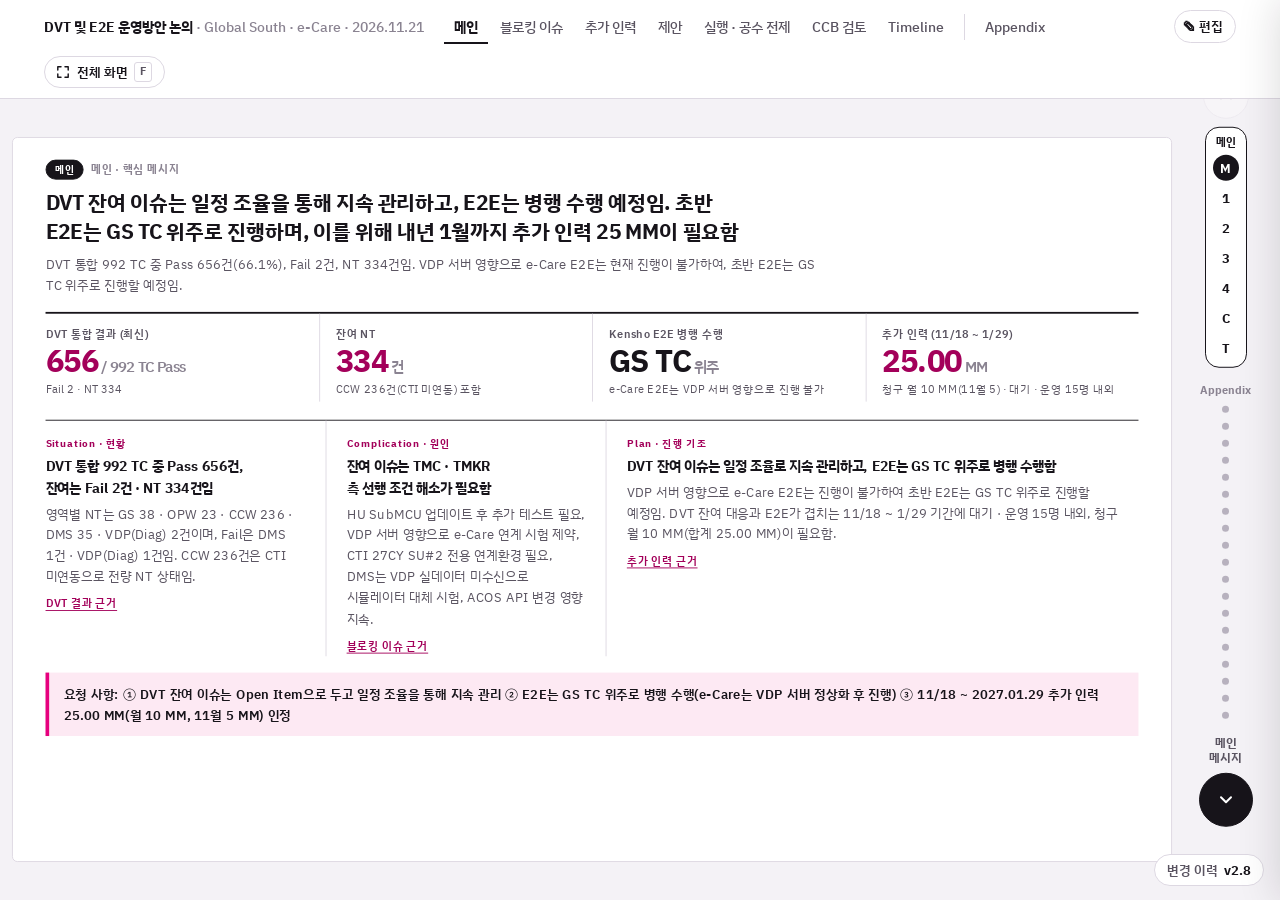
==== commit e7beab9b: "v2.8: DVT 통합 결과 최신 집계(992 TC) · E2E 진행 기조 반영, 보고체로 정리 - DVT 통합 992 TC: Pass 656 · Fail 2 · NT 334 (영" ====
--- a/src/out/index.html
+++ b/src/out/index.html
@@ -782,7 +782,7 @@
   <div class="p-head"><button type="button" class="p-back" id="p-back"><svg viewBox="0 0 20 20" aria-hidden="true"><path d="M12 5 7 10l5 5" fill="none" stroke="currentColor" stroke-width="2" stroke-linecap="round" stroke-linejoin="round"/></svg>돌아가기</button><div><small id="p-kicker"></small><h3 id="p-title"></h3></div><button type="button" class="p-close" id="p-close">닫기</button></div>
   <div class="p-body" id="p-body"></div>
 </aside>
-<script id="data" type="application/json">{"meta":{"title":"DVT 및 E2E 운영방안 논의","project":"Global South · e-Care","date":"2026.11.14","asof":"11/14 논의 · Teams 11/13 · Confluence 11/12 · GSP DB 11/11 기준","changelog":[{"v":"v2.7","at":"2026.11.19","items":["메인 메시지 교체 — DVT 종료 어려움(NT 352 / 968 · 3차 39, Critical Blocker 5건) → TMKR 11/23 E2E 강행 → 1월까지 추가 인력 25 MM","장 순서: 메인 → 블로킹 이슈 → 추가 인력 → 제안 · 실행 → CCB 검토 → Timeline"]},{"v":"v2.6","at":"2026.11.19","items":["추가 인력 장 추가 — 추가 DVT 예측 공수 25.00 MM(11.18 ~ 2027.01.29), 대기 · 운영 월 15명 내외 · 청구 월 10 MM(11월 5 MM), 영역별 월 MM 표(uCUBE 제외)","CCB 검토 장 · 21p 교차 검토 부록을 25.00 MM 기준으로 갱신","3차 DVT NT를 최종 39건으로 수정(1장 지표 · 근거 패널 · 3차 표 주석)"]},{"v":"v2.5","at":"2026.11.19","items":["현재 블로킹 이슈 장 추가 — 11/17 기준 잔여 이슈 5건 · DVT 실질 완료 시점 검토(11/18 CCB 자료 원문)","CCB 검토 장 추가 — uCube 제외(청구 22.06 · DVT 기간 10.10 · 추가 DVT 24.95 MM, v2.6에서 25.00 MM으로 갱신), 15p 4개 분류, 21p 교차 검토, 3번 섹션 순서 조정(안)","부록 3장 추가: 15p 항목별 확인표 · 21p 교차 검토 · 순서 조정(안)"]},{"v":"v2.4","at":"2026.11.16","items":["화면 편집: 블록 폭 조절(넓게 · 좁게 · 폭 최대)과 한 줄로(넘치면 글자 자동 축소) 추가 — 블록 선택 · 글자 편집 중 모두 표시"]},{"v":"v2.3","at":"2026.11.16","items":["화면 편집: 블록 이동(▲ 위로 · ▼ 아래로 · Alt+↑/↓) 추가 — edits.json moves 로 저장","화면 편집: 한글 입력 중 Enter 줄바꿈 · 가로 배치 블록 줄바꿈 표시 보완"]},{"v":"v2.2","at":"2026.11.14","items":["11/13 이준제 보고(Teams) 반영: MS 장애로 다산 메일 · VPN 비밀번호 수신 불가 → VPN 1개로 진행, VDP Diag와 DMS 동시 진행 불가","HU(MM) 업데이트 현황 정정: ‘9단계 중 3단계’ → Tier1 업데이트 ①의 9단계(성공 여부 확인)에서 중단, 결과 파일 미생성","VDP Diag 24 TC 중 2건 성공 · 3번째 문의 중, DMS 기준 정보 연동 미진행. 세 건 모두 11/16(월) 재개(VDP 10시 · HU 13시)"]},{"v":"v2.1","at":"2026.11.14","items":["현황 반영: VDP(e-Care) 연계 테스트 24 TC 중 2건 성공, HU 펌웨어 업데이트 9단계 중 3단계에서 중단","12/30을 Kensho E2E 회귀 테스트 종료일이자 주요 Blocking Issue 해소 마지노선으로 명시(1장 · 3장 · Timeline)","Copilot 제안(E2E Conditional Entry 핸드오프 패키지) 반영: ‘DVT Open Item 유지 + E2E 조건부 진입’ 표현, Gate G-01 ~ G-09, 11/20 진입 판정, 자원 · 계약 유지 전제","Appendix 추가: Gate, Copilot 제안 분석, 출처별 적용 한계. 패키지의 Risk Register 예시 행과 공수 수치(CCB v43)는 미반영"]},{"v":"v2.0","at":"2026.11.14","items":["문서를 ‘DVT 및 E2E 운영방안 논의’로 확장 — 메인 3장(현황과 쟁점 · 제안 · 실행과 공수 전제) + Timeline + Appendix 구조로 재구성","근거는 메인 장표에서 오른쪽 서랍으로 열리고, 서랍의 [부록에서 자세히] 버튼으로 해당 Appendix 페이지로 이동","기종결 · 11/15 종결 예정인 LG U+ 조치 항목(단말 개통 · uCube · 케이블 · 보안정책 등) 삭제","11/14 DVT · E2E 논의(회의록 · 화이트보드)를 반영: 조건부 승인안, 대안 비교, 공수 협의 전제, E2E 병행 트랙","이전 화면 편집 내용(edits.json)은 페이지 구조가 바뀌어 적용되지 않음"]},{"v":"v1.3","at":"2026.11.14","items":["화면 편집: 글자 서식 추가 — 굵게 · 기울임 · 밑줄 · 취소선(편집 중 선택한 글자, 또는 블록 · 글상자 전체), 글자 크기 조절(A− / A+)"]},{"v":"v1.2","at":"2026.11.14","items":["화면 편집: 글자 줄바꿈(Enter) 지원, 글상자 · 도형 크기를 8방향 핸들로 조절, 되돌리기를 일반적인 Undo 아이콘으로 변경"]},{"v":"v1.1","at":"2026.11.14","items":["화면 편집 기능 추가 — 상단 바 ✎ 편집에서 글자 수정, 도형(사각형 · 원 · 선 · 화살표 · 글상자), 블록 배경 · 글자색 변경","수정 내용은 edits.json 에 저장되어 git 에 커밋되고, 자동 배포로 사이트에 반영 (저장은 GitHub 토큰이 있는 편집자만 가능)","파비콘 추가. 보드의 숫자 · 근거 데이터는 v1 과 동일"]},{"v":"v1","at":"2026.11.14","items":["1 · 2 · 3차 DVT 결과(Confluence)와 PM 정례 10/07 ~ 11/11, E2E 사전준비, GSP DB 이슈트래킹을 한 보드로 정리","NT 원인을 원인 제공 조직(TMC · TMKR 측 협력사 · Dasan)별로 분류","3차 결과는 11/12 누적까지 반영. 11/13 HU 업데이트 · VDP Diag 1차 결과는 미게시라 미반영"]}]},"src":{"r1":{"t":"1차 DVT 결과","u":"https://toyotasystem.atlassian.net/wiki/spaces/GSP/pages/1077018632"},"r2":{"t":"2차 DVT 결과","u":"https://toyotasystem.atlassian.net/wiki/spaces/GSP/pages/1103003658"},"r3":{"t":"3차 DVT 결과 (v4, 11/12)","u":"https://toyotasystem.atlassian.net/wiki/spaces/GSP/pages/1133412396"},"st":{"t":"DVT_SystemTest (TC 문서)","u":"https://toyotasystem.atlassian.net/wiki/spaces/GSP/pages/1016135985"},"pm1007":{"t":"(10/07) PM 정례회의","u":"https://toyotasystem.atlassian.net/wiki/spaces/GSP/pages/1079279680"},"pm1021":{"t":"(10/21) PM 정례회의","u":"https://toyotasystem.atlassian.net/wiki/spaces/GSP/pages/1100906654"},"pm1028":{"t":"(10/28) PM 정례회의","u":"https://toyotasystem.atlassian.net/wiki/spaces/GSP/pages/1113784433"},"pm1103":{"t":"(11/03) PM 정례회의","u":"https://toyotasystem.atlassian.net/wiki/spaces/GSP/pages/1121189948"},"pm1111":{"t":"(11/11) PM 정례회의","u":"https://toyotasystem.atlassian.net/wiki/spaces/GSP/pages/1137704961"},"pre":{"t":"E2E 사전준비 (11/11)","u":"https://toyotasystem.atlassian.net/wiki/spaces/GSP/pages/1133608962"},"sch":{"t":"E2E 세부일정 (11/03)","u":"https://toyotasystem.atlassian.net/wiki/spaces/GSP/pages/1121320967"},"db":{"t":"GSP DB · 이슈트래킹 통합본 (11/11)","u":""},"hp":{"t":"E2E Conditional Entry Handoff 패키지 (Copilot 제안, 11/14)","u":"","n":"내부 자료"},"pmr":{"t":"E2E · DVT PM 보고서 (11/06)","u":"","n":"내부 자료"},"wk":{"t":"주간보고 10월 3주차 (10/19)","u":"","n":"내부 자료"},"mail0915":{"t":"일정 협의 요청 메일 (9/15)","u":"","n":"내부 자료"},"mail1027":{"t":"추가 투입 공수 관련 메일 (10/27)","u":"","n":"내부 자료"},"ccb":{"t":"추가 인력 투입 CCB (11/07 v43)","u":"","n":"내부 자료"},"cto":{"t":"CTO DVT Gating 프로세스","u":"","n":"일반 원칙"},"tm1113":{"t":"Teams 11/13 17:55 이준제 보고 (DVT 3차 진행 현황)","u":"","n":"내부 자료"},"ccb1118":{"t":"LGU+ 토요타 텔레매틱스 추가 인력 투입 CCB (11/18)","u":"","n":"내부 자료"}},"rounds":[{"id":"r1","name":"1차","period":"10/06 ~ 10/14","scope":"GS","tc":290,"pass":132,"fail":14,"nt":144,"rest":0,"src":"r1","note":"e-Care 미실시(9/22 계획: “e-Care가 테스트 불가라서 GS만”)"},{"id":"r2","name":"2차","period":"10/22 ~ 10/30","scope":"GS + e-Care(OPW·CCW)","tc":854,"pass":523,"fail":8,"nt":323,"rest":0,"src":"r2","note":"CCW 236 TC 전량 NT (CTI 미개발)"},{"id":"r3","name":"3차","period":"11/11 ~ (진행 중)","scope":"GS + e-Care + DMS + VDP Diag","tc":80,"pass":18,"fail":5,"nt":33,"rest":24,"src":"r3","note":"최종 NT 39건(11/19 수정). 아래 표는 11/12 누적 기준 — 미수행 24건은 VDP Diag 신규 TC(11/13 TMC와 시험 예정)"}],"daily":{"r1":{"head":["일자","Acted","Pass","Fail","NT","Remained TC"],"rows":[["10/06","40","22","15","3","250"],["10/07","290","50","207","33","0"],["10/08","125","36","52","37","165"],["10/12","215","71","106","38","75"],["10/13","290","119","14","157","-"],["10/14 (통합)","290","132","14","144","-"]],"notes":["원본 표의 Planned(old)는 일자별 38·64·69·56·63, 합계 290. 10/12·10/13은 Planned(new) 82·83으로 재계획","10/07 Fail 207건 → 10/13 14건: 10/07 PM 정례에서 “Block 분류 폐지, Block은 Fail로 재분류, NT는 진입 자체가 불가한 항목으로 한정”하기로 한 뒤 재판정·재시험이 이어짐","GSP DB 정리: 10/13 NT 157건 중 112건이 선행 Fail에 의한 Block(Skip Vehicle Association 등)"]},"r2cum":{"head":["일자","누적 Acted","Pass","Fail","NT","비고"],"rows":[["10/22","598","199","37","362","CCW 236 포함"],["10/23","667","350","29","288","선행조건 NT를 시험 가능 조건으로 변경"],["10/26","755","411","30","314","Fail에 의한 Blocked 포함"],["10/28","833","501","16","316",""],["10/29","839","512","13","314",""],["10/30","854","523","8","323","최종"]]},"r2area":{"head":["영역","TC","Pass","Fail","NT"],"rows":[["Global South (GS)","326","262","5","59"],["오퍼레이션 웹 (OPW)","292","261","3","28"],["콜센터 웹 (CCW)","236","0","0","236"],["합계","854","523","8","323"]]},"r3area":{"head":["영역","TC","구성","Pass","Fail","NT","미수행"],"rows":[["GS","20","2차 Fail 5 + NT 15","2","3","15","0"],["e-Care (OPW)","9","2차 Fail 3 + NT 6","9","0","0","0"],["DMS 연동","27","Fail 6 + NT 21","7","2","18","0"],["VDP (Diag) 연동","24","3차 신규 TC","0","0","0","24"],["합계","80","","18","5","33","24"]]},"r3day":{"head":["일자","Planned","Acted","Pass","Fail","NT","Remained TC"],"rows":[["11/11","-","55","11","9","35","25"],["11/12","1","8","7","1","0","24"],["11/12 누적","","56","18","5","33","24"],["11/13","24","","","","",""],["11/16 ~ 11/19","TBD","","","","",""]],"notes":["최종 NT는 39건(11/19 수정). 이 표는 11/12 누적 기준","11/12 Acted 8건 중 7건은 11/11 Fail 재시험(누적 Acted 55 → 56). 누적 Fail 9 → 5, NT 35 → 33","OPW 9건은 2차 Fail 3 + NT 6 전량 Pass(11/12)","11/13 이후 결과는 Confluence에 아직 게시되지 않음(조회 11/14). 결과 페이지에는 첨부가 없음"]}},"ntWhy":{"total":323,"parts":[{"k":"ccw","label":"CCW","n":236,"cause":"CTI 미개발","owner":"tck","fact":"10/21 PM: “Call Center Web은 CTI 미연동 항목에 대해 사유를 기재하여 N/T 처리”. 11/03 PM: “CTI 미개발 영향으로 N/T 비중이 높은 상황”"},{"k":"gs","label":"GS","n":59,"cause":"HU·MM·GSA + 선행 Fail","owner":"mix","fact":"2차 결과표: “Fail에 의한 Blocked 포함”. 11/11 PM: “MM Update 이후 기존 N/T였던 요금제/Provisioning 관련 항목 재검증”"},{"k":"opw","label":"OPW","n":28,"cause":"VDP·DMS 연동","owner":"mix","fact":"10/21 PM: “TMC/VDP, TCK/CTI, DMS 등 외부 연동 제약으로 전체 TC 수행 제한”. 10/28 PM: “e-Care는 Emulator 기반 검증 비중이 높아 실제 연동 검증에는 제약”"}],"owners":[{"id":"tmc","name":"TMC","sub":"일본 원청 · VDP · TSC","tone":"a"},{"id":"tck","name":"TMKR 측 협력사","sub":"TCK(CTI) · SE파트너스(DMS)","tone":"b"},{"id":"dsn","name":"Dasan","sub":"개발 · 시험 수행","tone":"d"}],"blockers":[{"id":"cti","owner":"tck","title":"CTI 미개발 → 콜센터 웹 시험 불가","iss":"ISS-001","tc":"CCW 236 TC (2차 NT의 73%)","when":"12월 (확정일 없음)","facts":["10/28 PM: 대체방안은 안정성 우려로 철회, 정식 추가 개발 착수 — 약 1개월 반 소요","11/03 PM: 완료 시점 12월 수준, 실제 연동 가능 시점은 TCK와 재확인 필요","E2E 사전준비 #10 CTI 중계: 상태 ‘외부일정대기’, 마감일 ‘???’, PIC TMKR","GSP DB: TCK 견적이 Dasan 회신 누락으로 홀딩된 기간이 있었음(10/22, 권다운 지적)"],"src":["pm1028","pm1103","pre","db"]},{"id":"vdp","owner":"tmc","title":"VDP 접속정보 지연·오류 → e-Care 진단 데이터 미수신","iss":"ISS-002 · 025","tc":"VDP Diag 24 TC 미수행, OPW NT 일부","when":"11/13 1차 · 11/16 ~ 20 2차","facts":["10/28 PM: 접속 지연 원인은 Endpoint URL·IP·API Key 등 접속정보 확보 지연. 접속 후에도 ‘유효하지 않은 차량’ Error","GSP DB: TMC 접속정보·Endpoint·ID 안내 오류·누락이 10/6 ~ 11/2 반복(Dasan 정리표), CoCo 5 / Diag 032로 ID 안내 불일치","11/11 Teams(이준제): “아직도 연동이 안 되기 때문에 의미는 없다, API 테스트 가능 여부만 의미”","E2E 사전준비: VDP Diag 별도 접속정보 필요, GetAllDTC 결과 수신 테스트 지연(Backlog PRJ_0333-32)"],"src":["pm1028","db","pre"]},{"id":"hu","owner":"tmc","title":"HU 소프트웨어가 SU#1 → MM Flag 미반환, HU 화면 시험 불가","iss":"ISS-003 · 004","tc":"GS NT 중 요금제·Provisioning·HU 화면 항목","when":"11/13 원격 업데이트(TMC 지원)","facts":["11/03 PM: HU 물리 연결은 완료, Firmware 미수령으로 OTT·Wi-Fi·e-Care 화면 기반 검증 제한","E2E 사전준비 #4 SU#2 H/U SW Update: ‘진행중’, PIC TMC","11/11 TMC MM팀(Kawata): TMKR HU가 SU#1 SW라서 MM Provisioning 불가. TMC 사양 문제는 아님","GSP DB는 원인을 ‘TMC 공급 HU SW 구버전 + 한국 측 업데이트 미실행’ 복합으로 기록"],"src":["pm1103","pre","db"]},{"id":"gsa","owner":"tmc","title":"GSA 신규 버전·Auth0 → 딥링크 흰 화면","iss":"ISS-007","tc":"GS GSA·DeepLink 항목","when":"TMC 일정 대기","facts":["E2E 사전준비 #14·#17: GSA App 신규 버전·Service Package 수정본 ‘외부일정대기’, PIC TMC","GSP DB: Global App이 TMC Auth0(tr-th-acos)를 써서 Local App 딥링크 시 흰 화면 — TMC가 원인 인정(11/6)","11/11 PM: DVT 3차 중점 항목에 GSA 설치·Login, DeepLink/상품가입 Flow 포함"],"src":["pre","db","pm1111"]},{"id":"dtc","owner":"tmc","title":"DTC 재현 방법(CANoe) 미확정","iss":"Backlog PRJ_0333-54","tc":"e-Care 경고·DTC 시나리오","when":"미정","facts":["E2E 사전준비 #5: e-Care 시험용 고장진단코드 생성·재현 ‘진행중’, TMC에서 유형별 코드 발생 필요, PIC TMC","10/21 PM: CANoe 파일 제공을 TMC에 요청 중, 지연 시 TMC가 직접 Warning Event Trigger하는 방안 병행 문의"],"src":["pre","pm1021"]},{"id":"dms","owner":"tck","title":"DMS 사양 변경 지속 → 시나리오 재작성","iss":"ISS-008","tc":"DMS 연동 27 TC (3차 NT 18)","when":"API 5 → 24개 반영 중","facts":["10/21 PM: DVT 진행 중 DMS 추가 요구사항이 지속 유입, 10/23 기준 개발 범위 Freeze 합의","E2E 사전준비 #9: DMS API 개통 5 → 24개 변경, 시나리오 업데이트 필요, PIC TMKR","e-Care IF 정의서 v1.23(11/05): warningClearFlag 처리 등 변경 계속","11/11 e-Care4: DMS 칩 생성 기준 변경 제안(선호센터 칩 우선) — 결정 대기"],"src":["pm1021","pre","db"]},{"id":"fix","owner":"dsn","title":"2차 Fail 8건 수정 · 3차 재시험","iss":"ISS-009","tc":"GS Fail 5 · OPW Fail 3","when":"OPW 3건 11/12 Pass, GS 잔여 Fail 3","facts":["11/03 PM: Fail 8건은 3차 전 수정 가능한 범위로 판단","3차 11/12 누적: OPW 9건 전량 Pass, GS Pass 2 · Fail 3 · NT 15","GSP DB: Dasan 측 CTI 견적 회신 누락(10/22)이 CTI 일정 홀딩에 영향"],"src":["pm1103","r3","db"]}]},"remain":{"r3":{"pass":18,"fail":5,"nt":33,"rest":24,"tc":80},"carry":[{"k":"GS","nt2":59,"in3":15},{"k":"OPW·DMS","nt2":28,"in3":27},{"k":"CCW","nt2":236,"in3":0}],"carryNote":"3차 범위 정의는 “2차 DVT의 fail 항목과 fail에 따른 N/T 항목”(3차 결과 페이지). 3차 NT 편성은 GS 15 + e-Care 6 + DMS 21 = 42. OPW·DMS의 27은 2차 OPW NT 28과 대응한다고 보고 계산한 값으로, DMS 27건의 2차 근거 행은 결과표에서 직접 확인되지 않음(2차 Fail은 GS 5·OPW 3뿐인데 3차 DMS는 Fail 6으로 표기)"},"deck":{"s1":{"kicker":"메인 · 핵심 메시지","title":"DVT는 NT와 Critical Blocker가 많아 종료가 어려운데, TMKR은 Kensho E2E를 11/23에 강행하려 한다. 개발이 지금도 계속되고 있어 내년 1월까지 추가 인력 25 MM이 필요하다","lede":"11/17 기준 DVT 통합 968 TC 중 NT 352건(36%)이 남았고, 3차 최종 NT는 39건이다. 잔여 Critical Blocker 5건은 모두 TMC · TMKR 측 선행 조건이 풀려야 시험할 수 있다.","kpis":[{"k":"ev:status","small":"DVT NT (11/17 · 3차 최종)","v":"352","em":"/ 968 TC","d":"3차 최종 NT 39건 / 80 TC","hot":true},{"k":"ev:blk","small":"Critical Blocker (11/17)","v":"5","em":"건","d":"TMC · TMKR 측 선행 조건 미해소","hot":true},{"k":"ev:e2e11","small":"Kensho E2E 진입","v":"11/23","em":"","d":"TMKR 강행 입장 · 12/30 회귀 테스트 종료"},{"k":"ev:c3","small":"추가 인력 (11/18 ~ 1/29)","v":"25.00","em":"MM","d":"청구 월 10 MM(11월 5) · 대기 · 운영 15명 내외","hot":true}],"cols":[{"tag":"Situation · 사실","head":"DVT는 종료 기준(Fail · NT 0)에 한참 못 미친다","body":"11/17 기준 통합 968 TC 중 NT 352건(GS 59 · e-Care 259 · DMS 34)이 남았고, 3차는 최종 NT 39건이다. VDP Diag는 24 TC 중 2건 완료 · 21건 미수행이다.","ev":"ev:status","more":"NT 근거"},{"tag":"Complication · 원인","head":"Critical Blocker 5건을 여러 담당자가 풀고 있지만 쉽지 않다","body":"HU SubMCU 업데이트 5회 후에도 테스트 필요, VDP Diag x-api-key · 필드 조건 이슈, CTI 27CY SU#2 전용 연계환경 필요, DMS는 VDP 실데이터 미수신으로 시뮬레이터 대체 시험, ACOS API 변경 영향 지속.","ev":"ev:blk","more":"블로킹 이슈 근거"},{"tag":"Implication · 필요","head":"그런데도 TMKR은 11/23 E2E 진입을 강행하려 한다 → 1월까지 인력이 필요하다","body":"지금도 개발자 월 13 MM(10 · 11월)이 결함 수정 · 연동 대응을 하고 있고, 24DCM 때도 DVT · E2E 기간에 개발팀 평균 22명을 유지했다. DVT 잔여와 E2E가 겹치는 11/18 ~ 1/29에 대기 · 운영 15명 내외, 청구 월 10 MM(합계 25.00 MM)이 필요하다.","ev":"ev:c3","more":"추가 인력 근거"}],"ask":"TMKR 요청: ① 11/23 E2E 진입 시 DVT 잔여 이슈를 Open Item으로 함께 관리 ② 11/18 ~ 2027.01.29 추가 인력 25.00 MM(월 10 MM, 11월 5 MM) 인정"},"s2":{"kicker":"제안 · DVT · E2E 운영 방식","title":"당사 개발 범위는 조건부 승인하되 잔여 항목은 Open Item으로 유지하고, E2E는 조건부로 진입(Conditional Go)하는 안을 제안한다","lede":"‘DVT 완료’가 아니라 ‘DVT Open Item 유지 + E2E 조건부 진입’으로 분리해 표기한다. 현행 유지와 전면 재일정은 종료 시점이 불확실하다.","optHead":["","A. 현행 유지","B. Open Item 유지 + 조건부 진입 (제안)","C. 전면 재일정"],"optRows":[["방식","Fail · NT 0이 될 때까지 DVT 연장","당사 개발 범위만 조건부 승인, 외부 영역은 Open Item으로 유지 · 별도 재시험","DVT · E2E 일정 전체 재수립"],["DVT","1 ~ 2월 (외부 환경 해소에 종속)","Pass · 완료로 표기하지 않음. 조건 확정 후 약 1개월 추가 검증, 잔여는 환경 확보 후 재시험","재수립 일정에 따름 (미정)"],["E2E 영향","11/23 진입과 충돌, 기간 중첩","DVT와 이중 트랙 병행, 12/30까지 Blocking 해소","진입 시점 후퇴"],["필요 결정","DVT 기간 변경 (CCB 연계)","TMKR의 조건부 승인 + 11/20 진입 판정","전 일정 합의"]],"optEv":["ev:optA","ev:optB","ev:optC"],"scopeTitle":"조건부 승인 범위(안)","scopeIn":["서비스 가입","ACOS 인터페이스","VDP 연계 테스트"],"scopeOut":["TMC 영역 — HU 기능 등 외부 연동 환경에 종속된 시험"],"scopeOpen":["조건 항목의 최종 확정","승인 후 개발 완료 검증의 지속 기간"],"word":"표현 원칙: ‘DVT 완료 · 조건부 완료’ 대신 ‘DVT Open Item 유지 + E2E 조건부 진입’. E2E는 잔여 DVT 재시험을 대체하지 않는다.","decide":"TMKR 결정 요청: 위 범위로 조건부 승인하고, 외부 영역은 Open Item으로 남겨 별도 일정으로 재시험한다. 진입 가부는 9개 Gate(G-01 ~ 09) 충족 여부로 11/20에 서면 판정한다."},"s3":{"kicker":"실행과 공수 전제","title":"E2E는 회귀 테스트 중심으로 병행 진입하고, 공수는 아래 다섯 가지 전제가 충족되는 범위에서 투입한다. 12/30이 마지노선이다","lede":"전제가 하나라도 달라지면 일정과 공수가 함께 달라진다. 이 장표는 공수 협의의 합의 대상이다.","premHead":["#","전제","충족 조건","충족되지 않으면"],"prem":[["1","DVT 정리 기준","조건부 승인 범위(서비스 가입 · ACOS IF · VDP)를 TMKR이 확정. 잔여는 Pass 전환 없이 Open Item 유지","연장 공수는 CCB 안건으로 별도 협의"],["2","E2E 진입 조건","일본 측이 회귀 테스트(Regression)를 준비(11/16 ~ 17 협의) + 11/20 Gate 판정","E2E 전체 재일정"],["3","외부 환경 해소","HU(MM) 업데이트 완료 · VDP 연계(24 TC) · CTI 완료를 12/30 이전에 확정 · 해소","12/30 초과 시 E2E 지속 여부 · 후속 일정 재협의. 해소 전 구간은 대기가 아닌 별도 범위"],["4","범위 변경","DMS 등 사양 변경은 TC 문서 기준으로 신규 · 재수행 범위 확정","변경분은 근거 기준으로 별도 협의"],["5","자원 · 계약 유지","잔여 검증 · 결함 수정 · 재시험 인력의 유지 기간과 최소 인원을 서면 확정. 추가 공수는 자동 승인이 아님","조건부 진입 보류, CCB 협의"]],"premEv":["ev:p1","ev:p2","ev:p3","ev:p4","ev:p5"],"tracks":[{"h":"E2E #1 · 병행 진입 (~ 12/30)","b":"회귀 테스트(Regression) + ACOS IF 기반 TC. 회귀용 24 DCM 기자재 활용(Global · ACOS 대상). 12/30까지 Blocking Issue 해소가 전제","ev":"ev:e2e1"},{"h":"E2E #2 · 정상 상태 전제","b":"외부 환경이 정상일 때 가능한 시나리오. 현재 상태로는 불가해 순연","ev":"ev:e2e2"}],"next":["11/16(월) DVT 3차 Fail 결과와 DVT · E2E 자료 정리, 일본 측 회귀 테스트 준비 여부 협의(~ 17일)","11/20 Go / Conditional Go / No-Go 서면 판정(PM 보고 제안)","11/23 조건부 진입, 12/30까지 Blocking Issue 해소 · 회귀 테스트 종료"],"tl":"타임라인 전체 보기"},"tl":{"kicker":"Timeline · DVT / E2E 운영 일정(안)","title":"11/20 판정으로 조건부 진입하고, 12/30(마지노선)까지 Blocking Issue를 풀어 회귀 테스트를 마친다","lede":"12/30은 Kensho E2E 회귀 테스트 종료일이자 주요 Blocking Issue 해소 기한이다. 점선은 미확정 구간이다.","start":[2026,11,13],"days":49,"marks":[{"d":[2026,11,13],"l":"11/13","ev":"ev:t1113"},{"d":[2026,11,16],"l":"11/16 (월)","ev":"ev:t1116"},{"d":[2026,11,17],"l":"11/17","ev":"ev:t1117"},{"d":[2026,11,20],"l":"11/20 판정","ev":"ev:t1120"},{"d":[2026,11,23],"l":"11/23","ev":"ev:t1123"},{"d":[2026,12,30],"l":"12/30 마지노선","ev":"ev:deadline","dead":true}],"lanes":[{"h":"DVT","sub":"3차","bars":[{"a":[2026,11,13],"b":[2026,11,16],"t":"dvt","l":"3차 공식 종료 11/16"},{"a":[2026,11,16],"b":[2026,12,16],"t":"cond","dash":true,"l":"조건부 승인 범위 검증 (약 1개월, 미확정)","ev":"ev:optB"}]},{"h":"외부 환경","sub":"해소 시점","bars":[{"a":[2026,11,13],"b":[2026,11,14],"t":"ext","l":"HU 업데이트 (9단계 확인에서 중단)","pin":true,"ev":"ev:hu"},{"a":[2026,11,16],"b":[2026,11,20],"t":"ext","l":"VDP Diag 2차 (연계 2/24)","ev":"ev:vdp"},{"a":[2026,12,1],"b":[2026,12,30],"t":"ext","dash":true,"l":"CTI 개발 완료 (12월, 일자 미정)","ev":"ev:cause"}]},{"h":"E2E #1","sub":"회귀 · ACOS IF","bars":[{"a":[2026,11,23],"b":[2026,12,30],"t":"e2e","l":"회귀 테스트 + ACOS IF 기반 TC (일본 측 준비 전제)","ev":"ev:e2e1"}]},{"h":"E2E #2","sub":"정상 상태 전제","bars":[{"a":[2026,12,1],"b":[2026,12,30],"t":"late","dash":true,"l":"현재 상태로는 불가 → 순연","ev":"ev:e2e2"}]}],"notes":["11/16 ~ 17 일본 측 협의 결과에 따라 E2E #1 병행 또는 전체 재일정","12/30까지 주요 Blocking Issue 미해소 시 E2E 지속 여부와 후속 일정 재협의","DVT 기간 변경은 CCB 연계 안건"]},"ev":{"status":{"kicker":"근거 · DVT NT","title":"통합 968 TC 중 NT 352건 · 3차 최종 NT 39건","facts":["11/17 기준 DVT 1 · 2 · 3차 통합 968 TC: GS 326(NT 59) · e-Care 528(NT 259) · DMS 114(NT 34), NT 합계 352건(36%) — CCB 11/18 자료 13p","e-Care NT 259건 중 CCW 236건은 CTI 내선번호 · CAN Configuration 미확보","3차 최종 NT 39건(11/19 수정)","11/12 누적: Pass 18 · Fail 5 · NT 33 · 미수행 24 (80 TC)","미수행 24건은 VDP Diag 신규 TC — TMC 연동이 열려야 시작","수행한 56건 중 33건(59%)이 NT — 2차에서 막혔던 TC가 같은 조건에서 다시 NT","NT 비중 추이: 1차 50%(144/290), 2차 38%(323/854), 3차 59%(33/56)"],"src":["r1","r2","r3"],"apx":"apx-r3"},"complete":{"kicker":"근거 · 완료 기준","title":"Fail · NT가 없어야 Pass","facts":["11/14 논의: DVT 완료는 Fail · NT가 없는 상태","10/07 PM 합의: NT는 진입 자체가 불가한 항목, 진입 후 실패는 Fail","일반 품질 Gate 원칙: 단순 기간 종료가 아니라 사전 정의된 기준과 증적을 충족해야 다음 단계로 이행(CTO DVT Gating 준거 — 본 프로젝트 직접 적용 기준은 아님)"],"src":["pm1007","cto"],"apx":"apx-mtg"},"vdp":{"kicker":"근거 · VDP","title":"VDP(e-Care) 연계 테스트 24 TC 중 2건 성공","facts":["11/13 이준제 보고: 24 TC 중 2건 성공, 3번째 TC는 성공 여부를 TMC에 문의 중. 11/16(월) 10시 재개","11/13 MS 장애로 다산 메일 수 · 발신 불가 → 메일로 받는 VPN 비밀번호를 받지 못해 이준제 VPN 1개로만 진행 — VDP Diag와 DMS 기준 정보 시험을 동시에 할 수 없었음","VDP 접속정보 지연 · 오류, 콜백(CoCo Callback) 미수신으로 DTC 수집 후속 처리 미검증","일본 측 VDP 서버 정보는 10/05 제공 예정이었음(9/15 일정 협의 메일). 외부 환경 준비 전 착수 시 미시험 증가 · 결과 유효성 저하 가능성을 사전 제기","VDP Diag 2차 11/16 ~ 20 예정"],"src":["tm1113","pm1028","mail0915","pmr","db"],"apx":"apx-cause"},"hu":{"kicker":"근거 · HU","title":"HU(MM) 업데이트 — Tier1 업데이트 ①의 9단계(성공 여부 확인)에서 중단","facts":["11/13 이준제 보고: 업데이트 절차 ④ Tier1 업데이트 ① → 9단계 ‘성공 여부 확인’에서 중단. write_result_sub_sucess.txt 파일이 생성되지 않음","11/16(월) 13시 TMC 카키하라 상과 이어서 진행 예정","v2.1의 ‘9단계 중 3단계’ 표기는 11/13 보고와 달라 이번 판에서 정정","HU 소프트웨어가 SU#1 → MM Flag 미반환, Wi-Fi · OTT · Digital Key 등 HU 기반 시험 제한","HU 환경 미구축 31건이 1차 NT의 일부(10/19 스냅샷)"],"src":["tm1113","pm1103","pre","wk"],"apx":"apx-cause"},"deadline":{"kicker":"근거 · 마지노선","title":"12/30 = 회귀 테스트 종료일 · Blocking Issue 해소 기한","facts":["Kensho E2E 회귀 테스트 종료일(E2E 세부일정상 e-Care E2E 종료일 12/30)","11/14 논의: 주요 Blocking Issue가 12/30에는 풀려야 한다는 의미의 마지노선","미해소 시 E2E 지속 여부와 후속 일정을 관련 당사자가 재협의(조건부 진입 승인문 원칙)"],"src":["sch","hp"],"apx":"apx-gate"},"cause":{"kicker":"근거 · 원인","title":"NT의 원인은 외부 연동 환경","facts":["CTI 미개발: CCW 236 TC(2차 NT의 73%), 완료 12월 — TMKR 측 협력사 영역","TMC: VDP 접속정보 · 콜백, HU 소프트웨어(SU#1), GSA · Auth0, DTC 재현 방법 미확정","DMS 사양 변경 지속: API 5 → 24개, 시나리오 재작성","1차 NT 144건 중 Blocked 104 + HU 환경 미구축 31 = 135건(93.8%)이 선행조건 · 환경 제약과 연관(10/19 스냅샷)","11/14 논의: 당사 개발 로직은 내부 검증 완료"],"src":["pm1028","pm1103","pre","wk","db"],"apx":"apx-cause"},"impact":{"kicker":"근거 · 일정 영향","title":"현행 방식이면 1 ~ 2월","facts":["현행 방식(Fail · NT 0까지)을 이어가면 DK 완료 기준으로 1 ~ 2월까지 걸릴 수 있다","E2E 현행 진입 11/23과 중첩 — 11/03 PM 합의: E2E 진입 시점에는 알려진 제약으로 NT가 생기지 않도록 일정 재구성","DVT 기간 변경은 CCB 안건과 연계된다(기존 1개월 → 1.5개월 변경안)"],"src":["pm1103","pm1111","ccb"],"apx":"apx-plan"},"optA":{"kicker":"근거 · 대안 A","title":"현행 유지","facts":["Fail · NT가 0이 될 때까지 DVT를 연장","외부 환경(HU · VDP · CTI) 해소 일정에 종속되어 종료일을 약속할 수 없음","E2E와 일정이 겹치고 DVT 기간 변경은 CCB 안건"],"apx":"apx-opt"},"optB":{"kicker":"근거 · 대안 B (제안)","title":"Open Item 유지 + E2E 조건부 진입","facts":["당사 개발 범위(서비스 가입 · ACOS IF · VDP 연계)에 한정해 조건부 승인","TMC 영역(HU 기능 등)은 범위에서 제외, Open Item으로 유지하고 환경 확보 후 별도 재시험","DVT를 완료 · Pass로 표기하지 않음 — E2E 진입 승인과 DVT 완료 승인을 분리(Copilot 제안)","승인 후에도 개발 완료 검증 약 1개월 추가","TMKR이 판단해야 한다 — 당사가 임의로 종결하지 않음"],"src":["hp"],"apx":"apx-scope"},"optC":{"kicker":"근거 · 대안 C","title":"전면 재일정","facts":["일본 측 협의가 이루어지지 않거나 Gate를 충족하지 못하는 경우의 대안(No-Go / Scope Reduction)","DVT · E2E 일정 전체를 다시 수립하며 종료 시점은 미정"],"apx":"apx-opt"},"p1":{"kicker":"전제 1","title":"DVT 정리 기준","facts":["조건부 승인 범위: 서비스 가입 · ACOS 인터페이스 · VDP 연계 테스트","FAIL은 FAIL, 시험 불가는 N/T · External Blocked로 유지 — 일정을 이유로 Pass 전환하지 않음","승인 후 개발 완료 검증은 약 1개월(미확정)","미승인 시 DVT 연장분은 CCB 안건으로 협의"],"src":["hp"],"apx":"apx-man"},"p2":{"kicker":"전제 2","title":"E2E 진입 조건","facts":["Global South · ACOS 인터페이스 E2E는 현재 불가","회귀 테스트는 일본 측 담당이 준비하면 가능 — 11/16 ~ 17 협의","11/20 Gate G-01 ~ G-09 충족 여부로 Go / Conditional Go / No-Go 서면 판정(PM 보고 제안)","불가 시 전체 재일정"],"src":["pmr","hp"],"apx":"apx-gate"},"p3":{"kicker":"전제 3","title":"외부 환경 해소 (12/30)","facts":["HU(MM) 업데이트 완료, VDP 연계 24 TC, DMS 기준 정보 연동, CTI 개발(12월) 해소","12/30이 마지노선 — 이후에는 E2E 지속 여부 · 후속 일정 재협의","해소 전 구간은 시험 가능 범위가 아니므로 대기 공수와 구분"],"src":["pm1103","pre"],"apx":"apx-cause"},"p4":{"kicker":"전제 4","title":"범위 변경 처리","facts":["DMS API 5 → 24개 변경, VDP Diag 24 TC는 3차 신규","TMKR 의견(11/11, 합의 아님): 규격 변경에 따른 실제 개발 · 시험은 근거 기준으로 별도 검토 가능, 일정 지연에 따른 단순 대기는 인정 어려움"],"src":["pm1111"],"apx":"apx-man"},"p5":{"kicker":"전제 5","title":"자원 · 계약 유지","facts":["잔여 검증 · 결함 수정 · 재시험이 끝날 때까지 필요한 개발 · QA 인력과 계약 범위를 유지","기존 계획 · 인력 Shift · 실제 순증 공수 · DVT Carry-over 조치 범위를 분리 기록","조건부 진입 승인은 추가 공수 · 비용의 자동 승인이 아님","검토 의견(10/27): 기존 리소스를 어떻게 활용했는지까지 함께 봐야 함"],"src":["ccb","mail1027","hp"],"apx":"apx-man"},"e2e1":{"kicker":"E2E #1","title":"회귀 테스트 + ACOS IF 기반 TC (~ 12/30)","facts":["일본 측이 회귀 테스트를 준비하면 현 시점에도 수행 가능","회귀용 24 DCM 기자재는 준비 완료(사전준비 #2) — Global · ACOS 대상","회귀 테스트 종료일 12/30 = Blocking Issue 해소 마지노선","11/03 PM 합의: 시험 가능 범위를 세분화하고 시작부터 NT가 예상되는 TC를 최소화"],"src":["pm1103","pre","sch"],"apx":"apx-pre"},"e2e2":{"kicker":"E2E #2","title":"정상 상태를 전제로 한 시나리오","facts":["현재 상태(외부 환경 미비)로는 수행 불가 → 순연","E2E는 토요타 공식 검증 Event — 공식 문서(Spec · TC)를 기준으로 하며 구두 설명만으로 이슈를 종료하지 않음(11/11 PM)","E2E는 잔여 DVT 재시험의 대체 수단이 아님"],"src":["pm1111","hp"],"apx":"apx-pre"},"t1113":{"kicker":"Timeline","title":"11/13 — HU 업데이트 · VDP Diag 1차 · DMS (MS 장애)","facts":["MS 장애로 다산 메일 불가 → VPN 비밀번호 미수신, 이준제 VPN 1개로만 진행","HU(MM) 업데이트: Tier1 업데이트 ①의 9단계(성공 여부 확인)에서 중단 → 11/16 13시 재개","VDP Diag: 24 TC 중 2건 성공, 3번째 TC 성공 여부 문의 중 → 11/16 10시 재개","DMS 기준 정보 연동: VPN 미접속으로 진행 못 함 → 11/16 진행 예정","MM 업데이트 후 기존 NT 요금제 · Provisioning 재검증 대상"],"src":["tm1113"],"apx":"apx-cause"},"t1116":{"kicker":"Timeline","title":"11/16(월) — DVT 3차 공식 종료 · 11/13 미완 시험 재개","facts":["10시 VDP Diag 재개, 13시 HU(MM) 업데이트 재개(TMC 카키하라 상), DMS 기준 정보 연동 진행(11/13 이준제 보고)","DVT 3차 Fail 결과 정리(저녁까지)","DVT · E2E 자료 정리, 일본 측 협의(월 ~ 화)"],"apx":"apx-mtg"},"t1117":{"kicker":"Timeline","title":"11/17 — 현행 DVT 종료일","facts":["3차 결과 일정 칸: 11/17 ~ 11/19 TBD, E2E 세부일정은 11/17 종료"],"src":["r3","sch"],"apx":"apx-plan"},"t1120":{"kicker":"Timeline","title":"11/20 — E2E 진입 Gate 판정","facts":["PM 보고(11/06) 제안: 11/20에 범위 · 리스크를 서면 확정하고 Go / Conditional Go / No-Go 판정","판정 기준: 9개 Mandatory Gate(G-01 ~ G-09)","참고: 11/20은 진척 보고회 일자이기도 함"],"src":["pmr","hp"],"apx":"apx-gate"},"t1123":{"kicker":"Timeline","title":"11/23 — 현행 E2E 진입일","facts":["E2E 세부일정(11/03): 24SU#2 LifeCycle 11/23 ~ 11/30","PM 보고(11/06): 진입일은 유지 가능하나 전체 범위 Go가 아닌 조건부 범위 진입 가능성이 높음"],"src":["sch","pmr"],"apx":"apx-pre"},"blk":{"kicker":"현재 블로킹 이슈","title":"11/17 기준 잔여 이슈 5건 (TMC 측 선행 조건 미해소)","facts":["① MM/HU · ACOS Provisioning (TMC): SU#1 H/U, SubMCU 업데이트 5회 완료, 테스트 필요. 11/18 MM Capable Flag 확인 완료, Flag 조합별 Opt-in/out 추가 검증 필요","② VDP Diag (TMC): 11/13 최초 실연동, 24 TC 중 2건 완료 · 1건 보류 · 21건 미수행","③ CTI/TCK 중계 연동 (TMKR·TMC): 27CY SU#2 전용 연계환경 구성 필요","④ DMS 연동 (TMKR): VDP 실데이터 미수신으로 시뮬레이터 대체 시험","⑤ ACOS API 사양 (TMC): TSC-GC/GB Request/Response 변경 영향 지속"],"src":["ccb1118"],"apx":"apx-cause"},"e2e11":{"kicker":"Kensho E2E","title":"11/23 진입 — TMKR 강행 입장","facts":["TMKR은 DVT 잔여와 관계없이 Kensho E2E를 11/23에 진입하려는 입장(11/19 기준)","E2E 세부일정: 11/23 진입, 12/30 회귀 테스트 종료","Critical Blocker 5건이 남은 채 진입하면 E2E 기간에도 DVT 잔여 대응 인력이 함께 필요"],"src":["sch","ccb1118"],"apx":"apx-gate"},"c1":{"kicker":"CCB 검토 · 청구 공수","title":"23.01 → 22.06 MM (uCube 0.95 제외)","facts":["① e-Care 콜버튼 3.86 · ② ACOS 추가개발 8.10 · ③ DVT 기간 10.10 = 22.06 MM","uCube(0.95)는 LG U+ 연계 시스템 사유라 청구 항목과 청구 MM에서 제외","3p 요약표 · 15p 산정 기준 문구(‘uCUBE 0.95 MM 포함’) · 3p 노트(49.01 MM)를 함께 고쳐야 함","4번 섹션 추가 DVT(24.95)는 3p 요약표에 없음 — 요약에 넣을지, 별도 안건으로 둘지 정리 필요"],"src":["ccb1118"],"apx":"apx-ccb-order"},"c2":{"kicker":"CCB 검토 · 15p","title":"DVT 기간 변경 · 연동 대응 10.10 MM","facts":["ACOS 추가 변경 2.60 · TMC 서버 지연 대응 4.50 · TMKR 연계 변경 2.50 · DVT 영향 분석 0.50","개발사 주장: ① 7/27 규격 배포 이후에도 ACOS 변경이 추가로 있었다 ② VDP · PGM 등 TMC 서버 연동 지연으로 개발자가 투입되어 분석 · 대응했다","근거로 든 72 · 73p(A4-1 산정 내역)와 86p(A7 변경 · 정정 이력)를 항목별로 대조함","근거가 확인되는 항목: VDP Diag · VDP CoCo · ACOS API · ACOS Provisioning · MM/HU · CTI · App (단, 상당수가 월 단위 표기)","근거가 없는 항목: DMS 1.05 · Digital Key 0.25"],"src":["ccb1118"],"apx":"apx-ccb-item"},"c3":{"kicker":"CCB 검토 · 21p","title":"추가 DVT 예측 25.00 MM (11.18 ~ 2027.01.29)","facts":["대기 · 운영 인력은 월 15명 내외로 두고 유휴분은 수행사가 부담, 청구는 실제 대응분 월 10 MM(11월 5 MM)으로 한정","11월 5.0 · 12월 10.0 · 1월 10.0 = 25.00 MM, uCUBE(LGU+ 연계)는 별도 협의로 제외","4월 계약 계획의 9월 개발 인력 10 MM(GS 3 · e-Care 7, 81p)과 같은 수준 — 월 10명 이하 주장과 맞음","이전 판(26.95 MM)과 영역 구성이 같아 15p · 8.10 작업과 겹치는 문구는 그대로 남아 있음 → 부록 ‘21p 교차 검토’","‘DVT 영향 분석 2.60’(잔여 N/T 재수행 · 회귀시험)은 15p에서 귀책이 ‘LG U+’였던 항목 — 분류 근거 확인"],"src":["ccb1118"],"apx":"apx-ccb-21"},"c4":{"kicker":"CCB 검토 · 실적","title":"10 · 11월 개발자는 13 · 13 MM","facts":["81p 월별 실제 투입: 10월 18 = 개발 13(GS 4 · e-Care 9) + 품질 4 + 기획 1, 11월 17 = 개발 13 + 품질 4","21p 그래프의 실적(17 · 18)은 품질 · 기획 포함 수치 — 개발자만 남기면 13 · 13","검토 지시의 ‘10월 17 · 11월 18’과 81p의 ‘10월 18 · 11월 17’은 순서가 반대 — 그래프 수정 시 함께 확인","첨부본(11/18) 21p 그래프에는 실적 막대 없이 범례만 남아 있음"],"src":["ccb1118"],"apx":"apx-ccb-21"}},"blk":{"kicker":"현재 블로킹 이슈 · 11/17 기준","title":"추가 DVT · 11/17 현재 잔여 이슈 (TMC 측 선행 조건 미해소)","lede":"잔여NT 항목에 대해 TMC 측 선행 조건이 미해소 상태로, 10~11월과 같은 상황이 12월 이후에도 이어질 것으로 예상됩니다.","cards":[{"no":"①","h":"MM/HU · ACOS Provisioning","who":"TMC","fact":"SU#1 H/U, SubMCU 업데이트 5회 완료,\n테스트 필요","note":"11/18 MM Capable Flag 확인 완료. 단, Flag 조합별 Opt-in/out 추가 검증 필요"},{"no":"②","h":"VDP Diag","who":"TMC","fact":"11/13 최초 실연동, 24 TC 중 2건 완료 · 1건 보류 · 21건 미수행","note":"x-api-key 불일치, WNG 필드 조건, odometer · resultCd 처리 이슈","hot":true},{"no":"③","h":"CTI/TCK 중계 연동","who":"TMKR·TMC","fact":"27CY SU#2 전용 연계환경 구성 필요","note":"e-Care REST API · CTN 전달, CCW 통화 E2E 미수행"},{"no":"④","h":"DMS 연동","who":"TMKR","fact":"VDP 실데이터 미수신으로\n시뮬레이터 대체 시험","note":"Warning Clear · 상담 Workflow 처리 조건 추가 검토"},{"no":"⑤","h":"ACOS API 사양","who":"TMC","fact":"TSC-GC/GB Request/Response 변경 영향 지속","note":"Redoc 사양 변경 · Pre-PROD 반영 일정에 따른 추가 개발 가능성"}],"doneTitle":"DVT 실질 완료 시점 검토","doneHead":["구분","2026년 12월 말 완료","2027년 1월 말 완료"],"doneRows":[["목표","잔여 N/T 0건, 주요 결함 수정 완료","잔여 N/T 0건, 주요 결함 수정 완료"],["외부 연계 선행 조건","11월 중 TMC 측 주요 선행 조건 해소 필요","12월 중 단계적 해소 가능"],["개발 · QA 투입","집중적인 병렬 투입 필요","단계별 투입 및 반복 검증"],["일정 위험 / 의견","현실적으로 불가 예상 · 조건부 단축 협의 필요","현실적인 일정으로 예상"]],"foot":"※ 본사 API 사양 변경 · Pre-PROD 반영이 2027년 2월 이후 확정될 경우, 별도 일정 · 공수로 관리하거나 DVT 종료 기준 재협의 필요"},"s4":{"kicker":"CCB 검토 · 11/18 추가 인력 투입 CCB","title":"uCube를 빼면 청구는 22.06 MM(DVT 기간 10.10 MM)이고, 추가 DVT는 월 10 MM 청구 기준 25.00 MM이다. 10.10 MM은 항목별로 언제 · 왜 · 지금 결과를 확인한 뒤 청구한다","lede":"11/18 CCB 자료의 3 · 4번 섹션을 검토했다. 페이지 번호는 검토 지시 기준이며, 자료 하단 번호보다 1이 크다(15p = 하단 14/86).","kpis":[{"k":"ev:c1","small":"청구 공수 (콜버튼 · ACOS · DVT 기간)","v":"22.06","em":"MM","d":"23.01 − uCube 0.95"},{"k":"ev:c2","small":"DVT 기간 변경 · 연동 대응 (15p)","v":"10.10","em":"MM","d":"11.05 − uCube 0.95 · 10/01 ~ 11/17","hot":true},{"k":"ev:c3","small":"추가 DVT 예측 (21p 갱신본)","v":"25.00","em":"MM","d":"청구 11월 5 · 12월 10 · 1월 10 · uCUBE 제외"},{"k":"ev:c4","small":"10 · 11월 개발자 실적","v":"13 · 13","em":"MM","d":"그래프의 실적은 품질 · 기획 포함 수치","hot":true}],"catHead":["분류","15p 항목","MM","근거 (72 · 73 · 86p)","현재 결과"],"catRows":[["ACOS 추가 변경","ACOS API 1.25 · ACOS Provisioning 1.35","2.60","10/15 Notify API 변경, 10월 Upsert 정책 · Capable 응답 변경 (월 단위 표기)","API 재검증 완료. 11/18 MM Capable Flag 확인, Flag 조합 검증 남음"],["VDP · PGM 등 TMC 서버 지연 대응","VDP Diag 1.40 · VDP CoCo 1.00 · MM/HU · DCM/ADF 1.85 · Digital Key 0.25","4.50","8/26 VDP 사양 협의, 10/06 IP 제공 · 정정, 10월 x-api-key. Digital Key는 이력 없음","VDP Diag 24 TC 중 2건 완료, CoCo Callback 검증 중, HU는 업데이트 완료 · 테스트 필요"],["TMKR 연계 변경 (분류 결정 필요)","CTI/TCK 0.90 · DMS 1.05 · Global/Local App 0.55","2.50","11월 CTI 프로토콜 · Auth0 (월 단위). DMS는 이력 없음","CCW 통화 E2E 미수행, Auth0 TMC 협의 중"],["DVT 영향 분석","TC 영향 분석 · N/T 재수행 0.50","0.50","9월 초 Pre-Prod Regression 추가 요구","결과 기재 없음. 73p 귀책 표기가 ‘LG U+’"],["합계","uCube 0.95 제외","10.10","",""]],"check":["발생일을 메일 수신일로 특정: 86p 변경 · 정정 이력 16건 중 12건이 월 단위 표기","근거 없는 항목: DMS 1.05 · Digital Key 0.25 · Share User 409 · Root CA 오류는 86p에 없음 → 근거 메일 확보, 못 하면 시험 대응(17.95) 쪽으로 이동","8.10과 중복 여부: Upsert(2.8, 1.75) · Capable(2.4, 0.75)과 10월 재변경분의 구분 근거","CTI/TCK · DMS · App 2.50은 TMKR 측 사유라 4개 분류(ACOS 추가 변경 · TMC 서버 지연 · uCube · DVT 영향분석) 중 어디에도 맞지 않음","발생 시점 불일치: CTI 10/26(15p) ↔ 11월(86p), VDP CoCo 정정 10/22 ~ 26(15p) ↔ 10/06 ~ 10(86p)"],"ask":"내일 TMKR 문의 대비: 항목마다 ‘대략 언제 · 무엇 때문에 · 지금 결과’를 한 줄로 답할 수 있게 → 부록 ‘15p 항목별 확인표’"},"man":{"kicker":"추가 인력 · 11월 ~ 내년 1월","title":"추가 DVT · 예측 공수 25.00 MM (11.18 ~ 2027.01.29)","lede":"개발 조직은 15명 내외로 대기 · 운영하되 유휴분은 다산이 부담하고, 실제 대응분 11월 5 · 12월 10 · 1월 10 MM에 해당하는 부분만 인정 요청 드립니다.","baseTitle":"운영 인력과 청구 기준","cards":[{"small":"대기 · 운영 인력","v":"월 15MM 내외","d":"모듈 담당자 상시 유지"},{"small":"청구 인력","v":"월 10 MM","d":"실제 대응분 · 유휴는 다산 부담","hot":true}],"bullets":["24DCM DVT · E2E 대응 기간에는 개발팀 평균 22명을 유지했습니다.","DVT · E2E 기간에는 각 모듈 담당자가 협의된 범위의 추가 · 변경 · 이슈 대응을 위해 반드시 대기해야 합니다.","원활한 진행을 위해 대기.운영 인력은 월 15명 내외로 구성하고, 유휴 인력 비용은 수행사가 부담합니다.","청구는 실제 대응분인 월 10 MM(11월은 5 MM)으로 한정하며, 이에 대한 인정을 요청드립니다."],"perHead":["기간","대기 · 운영","청구 MM"],"perRows":[["11/18 ~ 11/30","15명","5.0"],["12/01 ~ 12/31","15명","10.0"],["'27.01/01 ~ 01/29","15명","10.0"],["합계","","25.0"]],"areaHead":["분류","영역","주요 업무","11월","12월","1월","합계"],"areaRows":[["VDP 변경·수정","VDP Diag","WNG/DTC/LAST 잔여 TC 검증 · 수정","1.0","1.9","1.9","4.80"],["","VDP CoCo","Callback · Collection Status 연동","0.4","0.8","0.8","2.00"],["ACOS 변경·수정","ACOS API","Upsert · Consent 오류 수정 · 검증","0.4","0.9","0.9","2.20"],["","ACOS Provisioning","MM Flag · Opt-in/out 처리 보완","0.7","1.4","1.4","3.50"],["외부시스템 변경 · 수정","MM/HU · DCM/ADF","B Case 정상화 · ADF 재등록","0.4","0.6","0.5","1.50"],["","CTI/TCK","중계서버 연계 · CCW 통화 E2E","0.4","0.9","0.9","2.20"],["","Global/Local App","Auth0 · DeepLink E2E 검증","0.3","0.7","0.7","1.70"],["","DMS · Digital Key","Warning 연계 · TSC-DK 검증","0.4","0.8","0.8","2.00"],["","e-Care","Warning Grouping · Workflow 검증","0.5","1.0","1.0","2.50"],["DVT 수행 영향","DVT 영향 분석","잔여 N/T 재수행 · 회귀시험","0.5","1.0","1.1","2.60"],["합계","","월 청구 MM","5.0","10.0","10.0","25.00"]],"foot":"※ 월 MM = 해당 월 실제 대응 예상 인원 기준(11월은 11/18 이후 잔여 기간). uCUBE(LGU+ 연계)는 별도 협의로 본 산정에서 제외"}},"apxNew":{"m1":{"id":"apx-mtg","code":"","title":"11/14 DVT · E2E 운영방안 논의 요약","message":"실무자 논의를 쟁점 · 방향 · 미결 · 후속 조치로 재구성했다.","head":["구분","내용"],"rows":[["쟁점","DVT 3차는 11/16 공식 종료이나 Fail · NT가 남음. 완료는 Fail · NT가 없어야 인정"],["현황 (11/13 보고)","VDP(e-Care) 연계 테스트 24 TC 중 2건 성공(3번째 문의 중). HU(MM) 업데이트는 Tier1 ①의 9단계 성공 확인에서 중단. DMS 기준 정보 연동은 MS 장애 · VPN 문제로 미진행. 모두 11/16 재개"],["원인","TMC 연동 환경 부족이 주원인. 당사가 개발한 로직은 내부 검증 완료"],["영향","현행 방식 유지 시 1 ~ 2월(DK 완료)까지 지속 가능"],["방향","당사 개발 범위(서비스 가입 · ACOS IF · VDP 연계)로 한정한 조건부 승인 — TMC 범위(HU 기능) 제외. 그래도 약 1개월 추가. 잔여는 Open Item 유지"],["주의","조건부 승인은 TMKR이 판단해야 한다(당사 임의 종결 불가). DVT 미완료는 CCB와 연계"],["E2E","Global South · ACOS IF E2E는 현재 불가. 일본 측이 준비하면 회귀 테스트는 가능 → DVT + E2E 이중 트랙. 월 · 화 협의에 달림, 안 되면 전체 재일정"],["마지노선","Kensho E2E 회귀 테스트 종료일 12/30 — 주요 Blocking Issue가 이때까지 풀려야 함"],["후속","11/16 저녁까지 3차 Fail 결과 정리(핵심 근거), 선행 정상화 시 정리 가능 항목 16일 처리, 이후 E2E 진입과 DVT 연장 통합 논의"],["미결","조건 항목 최종 범위, 승인 후 검증 지속 기간"]]},"m2":{"id":"apx-scope","code":"","title":"조건부 승인 범위(안)","message":"무엇을 승인 대상으로 하고, 무엇을 Open Item으로 분리하는지의 구분이다. 최종 항목은 TMKR 협의로 확정한다.","head":["구분","항목","기준","비고"],"rows":[["승인 대상","서비스 가입","당사 개발 · 내부 검증 완료","승인 후 개발 완료 검증"],["승인 대상","ACOS 인터페이스","당사 개발 범위","E2E #1과 연계"],["승인 대상","VDP 연계 테스트","당사 개발 범위 (현재 2/24)","접속 · 콜백 환경 확보 전제"],["Open Item","HU 기능 등 TMC 영역","외부 연동 환경에 종속 (HU 업데이트 9단계 확인에서 중단)","환경 확보 후 별도 재시험"],["Open Item","CTI 연동(CCW 236 TC)","CTI 개발 완료(12월) 후","별도 DVT"],["미결","조건 항목 최종 · 지속 일정","TMKR 협의","—"]]},"m3":{"id":"apx-opt","code":"","title":"대안 비교 상세 (A · B · C)","message":"세 가지 운영안의 종료 시점, 영향, 위험, 필요한 결정을 비교한다.","head":["","A. 현행 유지","B. Open Item 유지 + 조건부 진입 (제안)","C. 전면 재일정"],"rows":[["DVT","1 ~ 2월 (외부 환경 종속)","완료 · Pass 표기 없이 Open Item 유지, 약 1개월 추가 검증","미정"],["E2E","11/23 충돌","병행(이중 트랙), 12/30까지 Blocking 해소","후퇴"],["장점","기준 변경 없음","범위 확정 → 일정 약속 가능, 상태 왜곡 없음","충돌 없이 재수립"],["위험","종료일 불확실, 장기 공수 소요","TMKR 승인 필요, 범위 해석 차이, 12/30 초과 시 재협의","전체 지연, 합의 비용"],["필요 결정","DVT 기간 변경(CCB 연계)","조건부 승인 + 11/20 진입 판정","전체 재합의"],["선택 조건","외부 환경이 곧 정상화될 때","그렇지 않을 때(현재)","일본 측 협의가 불발되거나 Gate 미충족"]]},"m4":{"id":"apx-man","code":"","title":"공수 협의 전제","message":"공수 투입은 아래 전제를 기준으로 협의한다. 전제가 바뀌면 공수도 바뀐다.","head":["#","전제","충족 조건","충족되지 않으면","공수 연계"],"rows":[["1","DVT 정리 기준","조건부 승인 범위 확정, 잔여 Open Item 유지","연장분 CCB 협의","승인 후 검증 약 1개월분"],["2","E2E 진입 조건","일본 측 회귀 테스트 준비 + 11/20 Gate 판정","전체 재일정","E2E #1 투입 시점 결정"],["3","외부 환경 해소","HU 업데이트 · VDP 24 TC · CTI를 12/30 이전 해소","12/30 초과 시 재협의, 해소 전 구간은 별도 범위","해소 후 시험분만 투입"],["4","범위 변경","TC 문서 기준 신규 · 재수행 확정","근거 기준 별도 협의","신규 TC · 재수행분"],["5","자원 · 계약 유지","잔여 검증 · 수정 · 재시험 인력의 유지 기간 · 최소 인원 서면 확정","조건부 진입 보류, CCB 협의","추가 공수는 자동 승인 아님 — 기존 계획 · Shift · 순증 분리 기록"]]},"m5":{"id":"apx-gate","code":"","title":"E2E 조건부 진입 Gate (G-01 ~ G-09)","message":"Conditional Go는 아래 9개 Gate가 모두 충족되고 재판정 트리거가 0건일 때만 성립한다. 판정일은 11/20(PM 보고 제안).","head":["Gate","필수 기준","증적","미충족 시"],"rows":[["G-01","당사 개발 결함으로 인한 Critical Blocker 0건 (또는 진입 전 별도 승인)","결함 목록 · RCA · 승인 기록","No-Go 또는 범위 제외"],["G-02","모든 FAIL / N/T의 원인 · Owner 식별 100%","Residual Risk Register","No-Go"],["G-03","High / Critical 항목의 Due · 재시험일 100% 확보","조치계획 · 캘린더","No-Go"],["G-04","환경 미비 항목은 Pass 전환 없이 Open 유지","TC 상태 · Dependency 증적","승인문 수정"],["G-05","DVT Carry-over 별도 재검증 계획 확정","TC 목록 · 환경 조건 · 시험 슬롯","No-Go"],["G-06","대표 E2E 핵심 경로 최소 Smoke 증적 확보","로그 · 스크린샷 · 결과서","범위 축소 / No-Go"],["G-07","고객 · TMC Dependency 서면 증적","메일 · 회의록 · 승인서","No-Go"],["G-08","잔여 검증 · 수정 인력 / 계약 기간 명시","인력계획 · CCB · RACI","조건부 진입 보류"],["G-09","Stop / Review Trigger와 의사결정자 확정","승인문 · 비상연락망","No-Go"],["재판정","당사 귀책 Critical 신규 확인 · 핵심 E2E 경로 차단 · 환경 제공일 초과(12/30 포함) · High/Critical Owner 1영업일 이상 미지정 · 인력 철수 · 계약 공백","—","Conditional Go 재판정"]]},"m6":{"id":"apx-copilot","code":"","title":"Copilot 제안과 출처 분석 (11/14 핸드오프 패키지)","message":"제안의 결론은 ‘DVT Open Items 유지 + E2E Conditional Go’다. 본 문서에 반영한 부분, 반영하지 않은 부분, 출처별 적용 한계를 구분했다.","head":["구분","내용","본 문서 반영"],"rows":[["권고 결론","DVT FAIL / N/T를 완료 · Pass로 전환하지 않고 Open 유지. E2E 진입 승인과 DVT 완료 승인을 분리","반영 — 2장 제안(B), 표현 원칙"],["불변조건","① 상태 보존 ② E2E는 DVT 재시험을 대체하지 않음 ③ 원인 · Owner · Due 명시 ④ 잔여 검증 인력 유지 ⑤ Critical 시 재판정","반영 — 전제 1 · 5, Gate"],["표현 원칙","‘DVT Completed · 조건부 완료’ 지양 → ‘DVT Open Items 유지 + Conditional E2E Entry’","반영"],["Gate · 트리거","G-01 ~ G-09, 재판정 트리거, 판정 3값(Go · Conditional Go · No-Go) + Scope Reduction","반영 — A5"],["원인 분류 A ~ D","A 당사 개발 결함 / B TMC · TMKR 환경 / C 외부 의존성 / D 사양 미확정","Appendix 원인 분석에 활용"],["귀책 · 비용 문구","책임 소재 · 면책 · 공수 귀속 원칙 등 계약 쟁점","미반영 — 고객 전달용에서는 사실 · 요청 중심으로 두고 CCB 연계 안건으로만 표기"],["Risk Register 예시 행","R-001 ~ 004는 ‘Sample — replace with actual TC IDs’로 표기된 예시이며 Due 11/18 등은 확정값이 아님","미반영 — 실제 TC ID 기준으로 작성 후 반영 필요"]]},"m7":{"id":"apx-evid","code":"","title":"출처별 적용 한계","message":"패키지 README의 한계 고지와 원본을 대조했다. 프로젝트별 서면 합의 · 시험 증적이 가장 우선한다.","head":["ID","출처","무엇을 말하나","적용 한계","활용"],"rows":[["E04","주간보고 10/19","1차 290 TC: Pass 132 · Fail 14 · NT 144, Blocked 104 + HU 미구축 31","10/19 스냅샷. 본 보드 1차 결과와 일치","근거 사용"],["E05","E2E · DVT PM 보고 11/06","11/23 진입 유지 가능하나 조건부 범위 진입 가능성, 11/20 Go/No-Go 서면 판정 제안, 854 TC 사전분류(NT 343)","PM 관리안, 고객 승인 아님. 854 사전분류의 NT 343은 본 보드 2차 최종 NT 323(10/30)과 시점 · 분류 기준이 달라 합산 · 비교하지 않음","일정 · 판정 근거"],["E06","일정 협의 메일 9/15","외부 시스템 미준비 시 미시험 증가 · 결과 유효성 저하를 사전 경고","사전 경고 기록","원인 근거"],["E08","추가 인력 CCB 11/07 v43","일정 · 자원 · 공수 근거","원본 미열람(대용량 PPT) — 공수 수치는 본 보드에 반영하지 않음","공수 협의 시 직접 확인 필요"],["E09","추가 공수 메일 10/27","DVT / E2E 경계, 기존 리소스 활용까지 봐야 한다는 검토 의견","내부 검토 의견","전제 5 근거"],["E02","CTO DVT Gating","기준 미달 시 다음 단계 차단, 예외 없음(클라우드 전환 PR Gating)","본 프로젝트 직접 적용 기준 아님 — Gate 철학의 준거","원칙 참고"],["E01","Q-Gate 시험 기준","일반 품질 기준","Global South 전용 승인 수치로 확인되지 않음","원칙 참고"],["E07","오픈 점검 기준서 v2.0","상용 오픈 단계 Risk Acceptance 전례","DVT 전용 조건부 승인 규정 아님","전례 참고"],["E03","CCS 구축 프로세스 v3","Connected Car 구축 SOP","일반 SOP","참고"]]},"m8":{"id":"apx-ccb-item","code":"","title":"CCB 15p · DVT 기간 추가 · 변경 업무 항목별 확인표","message":"15p의 각 항목을 근거로 든 72 · 73p(A4-1)와 86p(A7)에 대조했다. uCube는 청구에서 제외한다. 페이지 번호는 검토 지시 기준(자료 하단 번호 +1).","head":["항목","MM","분류","언제","무엇 때문에","근거 72 · 73 · 86p","현재 결과","확인 필요"],"rows":[["VDP Diag","1.40","TMC 서버 지연","8/26 사양 협의 시작 → 10/27 ~ 11/16 연동 시험","Diag 서버 미연동, x-api-key · 필드 조건 불일치, resultCd 기대값 차이(KR 90 · JP 0)","73p 3건 · 86p 8/26, 8 ~ 9월(대만 계정), 10월 x-api-key","11/13 첫 실연동, 24 TC 중 2건 완료 · 1건 보류 · 21건 미수행","수신 IF 개발이 원래 범위인지, 변경 대응분만 얼마인지"],["VDP CoCo","1.00","TMC 서버 지연","10/06 IP 접속 시험 → 10/22 401 → 10/26 단일 /v1 정정","제공 IP가 CoCo 대상 아님, Endpoint 3종 401, Collection Status 알림 신규","72p 3건 · 86p 10/06, 10/06 ~ 10, 10월, 10 ~ 11월","Center Request 정상 응답, Callback 검증 중","86p에 10/22 · 10/26 정정 없음(77p에는 있음). Collection Status 요구 일자"],["ACOS API","1.25","ACOS 추가 변경","10/15 Notify API 변경 · 10월 Upsert 정책 변경 · 10 ~ 11월 Share User 409","본사 API Request/Response 차이, Upsert Administrator 정책(SkipVehicleAuthentication) 변경","72p 3건 · 86p 10/15, 10월","변경 반영 · 재검증 완료","8.10의 2.8 Upsert(1.75)와 구분 근거. 409는 변경이 아니라 오류 — 원인이 TMC인지"],["ACOS Provisioning","1.35","ACOS 추가 변경","10월 Capable 응답 변경 · 11월 초 MM Flag 미반환","TSC-GC Migration 후 Capable Partial(000002), DCM 29 · MM 4 · VDP 2 Flag 조건 변경","72p 3건 · 86p 10월, 10 ~ 11월","11/18 MM Capable Flag 확인 완료, Flag 조합별 Opt-in/out 추가 검증","8.10의 2.4 Capable(0.75)과 구분. MM Flag는 MM/HU 항목과 겹침"],["MM/HU · DCM/ADF","1.85","TMC 서버 지연","10월 말 MM Provisioning 요구 → 11/15 SubMCU 실패","보유 H/U가 SU#1, Root CA 불일치로 ADF 등록 실패, SubMCU 업데이트 오류","72p(DCM/ADF 0.85 + MM/HU 1.00) · 86p 10 ~ 11월","SubMCU 업데이트 5회 완료, 테스트 필요","H/U 업데이트 · Key Writing은 환경 작업 — 시험 대응(17.95)과 경계. Root CA는 86p에 없음"],["CTI/TCK","0.90","TMKR 연계(분류 결정)","10/26 전후(15p) · 11월(86p)","24DCM 중계서버 영향으로 27CY SU#2 환경 분리, MQTT → REST · CTN 연계 추가","73p 2건 · 86p 11월","27CY SU#2 전용 연계환경 구성 필요, CCW 통화 E2E 미수행","발생 시점 불일치. CTI 연동이 원래 범위였는지"],["Global/Local App","0.55","TMKR 연계(분류 결정)","11월 초 ~ 중순","일본 Auth0와 KR 테넌트 불일치, DeepLink login_required","73p 2건 · 86p 11월","TMC 설정 변경 협의 중","15p는 TMKR, 17p 사례는 TMC로 표기 — 귀책 통일"],["DMS","1.05","TMKR 연계(분류 결정)","10/28 DMS 사양 변경판","DMS-WAM 데이터 불일치, Warning Clear · Workflow 조건 추가, Platform Code 분기","73p 3건 · 86p 없음","VDP 실데이터 미수신으로 시뮬레이터 대체 시험","10/28 변경판 메일 확보"],["Digital Key","0.25","TMC 서버 지연","일자 확인 중(15p 각주)","TSC-DK Wrapper 신규 연계, White List","73p 1건 · 86p 없음","기재 없음","발생 일자 · 근거 확보 전에는 청구 보류 검토"],["DVT 영향 분석","0.50","DVT 영향 분석","9월 초 Regression 추가 → 10/06 ~ 11/17 TC 수정","API · IF 변경으로 TC 기대값 변경, Blocked · N/T 재수행","73p 2건(귀책 ‘LG U+’) · 86p 9월 초","기재 없음","귀책 표기 정정. TC 수정 · 재수행은 QA 업무와 경계"],["합계","10.10","","","","","",""],["uCUBE (제외)","0.95","청구 제외","11/16 오류 공유 · 11/17 TMKR 문의","선개통 Callback 24DCM 환경 전달, svcEntr/chgsp 오류","73p 3건(귀책 LG U+) · 86p 제외","-","15p 표 · 산정 기준 문구 · 3p 노트에서 삭제"]]},"m9":{"id":"apx-ccb-21","code":"","title":"CCB 21p · 추가 DVT 예측 공수 교차 검토 (25.00 MM 기준)","message":"갱신된 21p(25.00 MM, 월 10 MM 청구)를 이전 판(26.95 MM) 검토 결과, 15p · 8.10 · 81p 월별 투입표와 맞춰 봤다.","head":["점검","이전 판 (26.95)","갱신본 (25.00)","남은 확인"],"rows":[["uCUBE","2.00 MM 포함","제외(별도 협의) — 반영됨","-"],["개발자 상한","월 환산 약 10.2 · 10.7 · 10.6명(품질 포함)","청구 월 10 MM(11월 5) — 4월 계약 계획 9월 개발 10 MM(81p) 수준","대기 · 운영 15명 내외 · 유휴분 수행사 부담을 서면으로 확정"],["10 · 11월 실적","그래프 실적 17 · 18(품질 · 기획 포함)","그래프 없음","14p · 17p 등 다른 장의 실적은 개발자 13 · 13 기준으로 통일"],["예측 단위","‘명’ 표기에 MM 값","‘청구 MM’ · ‘대기 · 운영 명’ 분리 — 반영됨","-"],["15p와 중복","MM/HU ‘B Case · ADF 재등록’, ACOS Provisioning ‘MM Flag · Opt-in/out’","같은 문구 유지","15p 이후 ‘남은 일’만인지 영역별로 설명"],["8.10과 중복","ACOS API ‘Upsert · Consent’","같은 문구 유지(2.20)","Upsert는 8.10(2.8) · 15p에 이어 세 번째 — 새로 하는 일과 구분"],["행 간 중복","Warning Clear · Workflow가 e-Care · DMS · VDP Diag 세 행에 걸침","e-Care ‘Warning Grouping · Workflow’, DMS ‘Warning 연계’ 유지","영역 경계 정리"],["DVT 영향 분석","DVT / QA 2.55(QA 업무)","DVT 영향 분석 2.60(잔여 N/T 재수행 · 회귀시험)","QA 업무를 개발 청구에 넣는 근거, 15p 귀책 ‘LG U+’ 표기와의 관계"],["계약 인력 차감","‘11/18 이후 계약된 개발 없음’","언급 없음","계약상 E2E 대응 인력이 있으면 뺀 순증분인지 확인"],["완료 시점","실질 완료 2027년 1월 말","11.18 ~ 2027.01.29 유지","이 보드의 12/30 마지노선과 함께 협의"]]},"m10":{"id":"apx-ccb-order","code":"","title":"CCB 3번 섹션 순서 조정(안)과 함께 고칠 곳","message":"3번 섹션의 핵심은 15p다. 15p를 섹션 맨 앞으로 보내고, 우리 논리와 맞지 않는 12p는 뺀다.","head":["현재","제안","이유 · 고칠 내용"],"rows":[["11p 섹션 표지","유지","‘정산 요청 11.05 MM’ → 10.10 MM"],["12p DVT 주요 일정 변경","삭제","7p(ACOS 일정)와 같은 그림. ‘DVT가 옮겨졌을 뿐’으로 읽혀 변경 · 지연 대응 논리와 충돌(TMKR 11/11 의견: 단순 대기 · 유지 인력은 인정 어려움)"],["15p 변경 · 정정별 업무와 공수","섹션 첫 장","4개 분류로 재구성(ACOS 추가 변경 · TMC 서버 지연 · uCube · DVT 영향분석), uCube 행 삭제, 합계 10.10, 진행 일정 열 추가"],["16p 7/27 이후 계속된 변경 · 정정","15p 바로 뒤","8월 Service Flag 34 → 53 · 9월 일정 변경은 8.10 기간이라 10 · 11월 근거와 구분. CCW 236건 원인 분류는 시험 대응"],["14p 개발인력 주요 업무","16p 뒤","월 13.0 MM은 개발자 기준 — 21p 실적과 숫자 맞춤"],["17p 29.00 MM 구성","유지","11.05 / 17.95 → 10.10 / 18.90 (uCube 0.95는 미청구)"],["18p 정리 및 요청","마지막","정산 10.10 MM"],["13p DVT 시험 결과","4번 섹션 앞으로","잔여 NT → 추가 DVT 필요를 말하는 장표"],["3p Summary","수정","23.01 → 22.06, ③ 11.05 → 10.10. 노트의 49.01은 추가 DVT 포함 수치 → 47.06, 요약표에 ④를 넣을지 결정"],["76 · 77p","수정","76p ‘34 MM 필요’는 81p(35 · 개발 26)와 다름. 77p ‘본 보고 45.51 MM 미포함’은 이전 판 수치"]]}},"appendix":{"a1":{"id":"apx-r1","code":"A1","title":"1차 DVT 일별 결과 (GS 290 TC)","message":"1차는 GS만 시험. 10/07 Fail 207건은 Block 분류 폐지(10/07 PM) 이후 재판정되어 10/13 Fail 14 · NT 157로 바뀌었다.","source":"r1"},"a2":{"id":"apx-r2","code":"A2","title":"2차 DVT 일별 · 영역별 결과 (854 TC)","message":"누적 NT는 362 → 288(선행조건 변경) 이후 300 안팎에서 멈췄다. 남은 NT 323건 중 236건이 콜센터 웹이다.","source":"r2"},"a3":{"id":"apx-r3","code":"A3","title":"3차 DVT 진행 (80 TC, 11/12 누적)","message":"2차 Fail과 Fail에 따른 NT만 다시 시험한다. VDP Diag 24건은 아직 한 건도 수행하지 못했다.","source":"r3"},"a4":{"id":"apx-cause","code":"A4","title":"차단 요인 상세 (원인 제공 · 영향 · 해소 예정)","message":"원인 제공 조직은 회의록 · 사전준비표 · GSP DB 기록에서 읽은 것이며, 귀책 판정이 아니라 다음 행동을 정하기 위한 분류다.","source":"db"},"a5":{"id":"apx-pre","code":"A5","title":"E2E 사전준비 체크리스트 (11/11)","message":"20개 체크 항목 중 ‘준비완료’는 6건. 나머지 14건은 진행중 · 외부일정대기 · 확인필요다.","source":"pre","head":["No","대분류","체크 항목","현재 상태","영향도","PIC","비고"],"rows":[["1","환경구성","SU#2 E2E 대응 기자재 1식","준비완료","H","TMKR","DCM · HU 연결, 통신개통(…8394)"],["2","환경구성","회귀용 24DCM 기자재 1식","준비완료","H","TMKR",""],["3","Firmware","SU#2 DCM Firmware Update","준비완료","H","TMKR","10/12 배포본. CV 1대 업데이트 중 멈춤 → LG전자"],["4","Firmware","SU#2 H/U SW Update","진행중","H","TMC","OTA/OTT 등 MM 연계 영향"],["5","CANoe","DTC 테스트 방법 확정","진행중","H","TMC","TMC에서 유형별 코드 발생 필요"],["6","IF연결","ACOS DVT API 연결 테스트","진행중","H","TMC","안 되는 버전 정리 필요(6개)"],["7","IF연결","VDP 서버정보 · 연동 테스트","준비완료","H","TMC","TMC 일정 확인 필요"],["8","IF연결","TSC-DK 서버정보 · 연결","외부일정대기","L","TMC","12월"],["9","IF연결","DMS 구축 · DVT 완료","진행중","H","TMKR","API 5 → 24개, 시나리오 업데이트 필요"],["10","IF연결","e-Care 전용 CTI 연결","외부일정대기","H","TMKR","마감일 ???"],["12","IF연결","NAVER API 대체 서비스","진행중","M","TMKR","별도 키 · 구조 변경"],["13","IF연결","일본 URL 확인회 종료","확인필요","H","TMC","Wi-Fi APN"],["14","App","GSA 신규 버전 확보 · 설치","외부일정대기","H","TMC","10월 말 제공 예정이었음"],["15","App","Local App 신규 버전","준비완료","H","TMKR",""],["16","App","DealerApp 신규 버전","확인필요","L","TMKR","11/11 PM: Dealer Web 개발 제외 방향"],["17","App","e-Care Call 버튼(WEB)","확인필요","M","TMKR","CCB 반영 필요"],["17","App","GSA Service Package 수정본","외부일정대기","L","TMC",""],["18","설계문서","개발문서 · LifeCycle 최종본","진행중","M","TMKR",""],["19","평가사양서","E2E 평가사양서 최종본","진행중","M","TMKR","DMS 통합 시나리오 병합"],["20","상품구성","SU#2 서비스 정상 등록(Wi-Fi · OTT)","준비완료","H","LGU+",""]]},"a6":{"id":"apx-plan","code":"A6","title":"DVT 계획 변경 이력","message":"계약상 GS · e-Care DVT는 각 1개월(8월 · 9월)이었고, 실제는 10/06에 시작해 3차까지 왔다.","source":"db","head":["시점","내용","출처"],"rows":[["계약","GS DVT 2026.08(1M), e-Care DVT 2026.09(1M) → CCB 변경안: 각 2026.10 ~ 11(1.5M)","CCB_TMKR_1109 요약(GSP DB)"],["8/25","DVT 9/1 ~ 9/30 계획(PRE-PROD)","Teams U+D"],["9/02","3단계: 1차 GS → 2차 GS 버그 + e-Care → 3차 전체 미진 항목. Kensho 11/1 목표","(09/02) PM 정례"],["9/22","1차 10/6 ~ 10/13 GS만, 2차 10/26 ~ 11/6 GS + e-Care","Teams U+D"],["10/01","DVT 종료 11/30 → 11/17로 2주 단축안","Teams U+D"],["10/07","2차 시작 10/21 확정. Block 폐지, NT = 진입 불가로 한정, Fail에 원인 주체(TMC/한국/일본) 컬럼 추가","(10/07) PM 정례"],["10/21","2차: GS는 선행조건 정상화 후, e-Care는 VDP · CTI · DMS 제약으로 가능 범위만. CCW는 CTI 미연동 사유로 NT","(10/21) PM 정례"],["11/03","3차 11/11부터, 11/20 전후 DVT 종료 · Kensho 전환 준비","(11/03) PM 정례"],["11/11","3차 착수 80 TC. MM Update 후 기존 NT · VDP · GSA/DeepLink 중점","3차 결과 · (11/11) PM"]]},"a7":{"id":"apx-src","code":"A7","title":"근거 자료와 첨부 목록","message":"1 · 2차 결과 페이지의 첨부(일별 TC 엑셀 13건, 캡처 3건)와 TC 문서 버전 이력이다. 엑셀 본문은 이 작업 환경에서 내려받을 수 없어(외부 접속 차단), TC 행 단위 NT 사유는 이번 판에 반영하지 못했다.","source":"st","files":[["1차","20261006_GS_DVT_SystemTestCase_v1.3_1006_진행1일차.xlsx","10/06","이준제"],["1차","20261007_GS_DVT_SystemTestCase_v1.3.xlsx","10/07","유창성"],["1차","20261008_GS_DVT_SystemTestCase_v1.3.xlsx","10/08","유창성"],["1차","20261012_GS_DVT_SystemTestCase_v1.3.xlsx","10/12","유창성"],["1차","20261013_GS_DVT_SystemTestCase_v1.3.xlsx","10/13","유창성"],["1차","20261014_GS_DVT_SystemTestCase_v1.3_취합본.xlsx","10/14","유창성"],["2차","20261022_GS_DVT_SystemTestCase_v1.4.xlsx","10/22","이준제"],["2차","20261022_eCare_DVT_SystemTestCase_v1.3.xlsx","10/22","이준제"],["2차","image-20261022-095931 · 095956 · 100307.png (3건)","10/22","이준제"],["2차","20261023_GS_DVT_SystemTestCase_v1.4.xlsx","10/23","이준제"],["2차","20261028_GS_DVT_SystemTestCase_v1.4 1.xlsx","10/28","이준제"],["2차","20261028_eCare_DVT_SystemTestCase_v1.3.xlsx","10/28","이준제"],["2차","20261029_GS_DVT_SystemTestCase_v1.4.xlsx","10/29","유창성"],["2차","20261029_eCare_DVT_SystemTestCase_v1.3.xlsx","10/29","유창성"],["2차","20261030_GS_DVT_SystemTestCase_v1.4.xlsx","10/30","유창성"],["3차","첨부 없음","11/11","-"]],"tcHist":[["v1.0","08/24","초안"],["v1.1","08/31","개발팀 검토 반영, 시험결과 관리 기준 조건 반영"],["v1.2","09/08 · 09/22","e-Care 상담 이력 목록 개선, 사전 필요데이터 분류, DVT 진행 가능 여부 · 외부 연동 시험 여부 조건 반영"],["v1.3","09/22","e-Care 상담 이력 응대 중 오류 대응 변경"],["v1.4 (GS)","10/22 ~ 10/30","2차 DVT 시험 기록본"]]}}}</script>
+<script id="data" type="application/json">{"meta":{"title":"DVT 및 E2E 운영방안 논의","project":"Global South · e-Care","date":"2026.11.21","asof":"DVT 통합 결과 최신 집계(11/21 반영) · 11/14 논의 · Teams 11/13 · Confluence 11/12 · GSP DB 11/11 기준","changelog":[{"v":"v2.8","at":"2026.11.21","items":["DVT 통합 결과 최신 집계 반영 — 992 TC 중 Pass 656 · Fail 2 · NT 334 (GS 326/288/0/38 · OPW 292/269/0/23 · CCW 236/0/0/236 · DMS 114/78/1/35 · VDP(Diag) 24/21/1/2), 부록 ‘DVT 통합 결과’ 추가","진행 기조 반영 — DVT 잔여 이슈는 일정 조율을 통해 지속 관리하고 E2E는 병행 수행. VDP 서버 영향으로 e-Care E2E는 진행 불가하여 초반 E2E는 GS TC 위주로 진행(메인 · 실행 · Timeline)","TMKR 보고용으로 전체 문장을 보고체(~함 · ~임)로 정리, 화면 편집 내용(제안 장)은 본문에 반영"]},{"v":"v2.7","at":"2026.11.19","items":["메인 메시지 교체 — DVT 종료 어려움(NT 352 / 968 · 3차 39, Critical Blocker 5건) → TMKR 11/23 E2E 강행 → 1월까지 추가 인력 25 MM","장 순서: 메인 → 블로킹 이슈 → 추가 인력 → 제안 · 실행 → CCB 검토 → Timeline"]},{"v":"v2.6","at":"2026.11.19","items":["추가 인력 장 추가 — 추가 DVT 예측 공수 25.00 MM(11.18 ~ 2027.01.29), 대기 · 운영 월 15명 내외 · 청구 월 10 MM(11월 5 MM), 영역별 월 MM 표(uCUBE 제외)","CCB 검토 장 · 21p 교차 검토 부록을 25.00 MM 기준으로 갱신","3차 DVT NT를 최종 39건으로 수정(1장 지표 · 근거 패널 · 3차 표 주석)"]},{"v":"v2.5","at":"2026.11.19","items":["현재 블로킹 이슈 장 추가 — 11/17 기준 잔여 이슈 5건 · DVT 실질 완료 시점 검토(11/18 CCB 자료 원문)","CCB 검토 장 추가 — uCube 제외(청구 22.06 · DVT 기간 10.10 · 추가 DVT 24.95 MM, v2.6에서 25.00 MM으로 갱신), 15p 4개 분류, 21p 교차 검토, 3번 섹션 순서 조정(안)","부록 3장 추가: 15p 항목별 확인표 · 21p 교차 검토 · 순서 조정(안)"]},{"v":"v2.4","at":"2026.11.16","items":["화면 편집: 블록 폭 조절(넓게 · 좁게 · 폭 최대)과 한 줄로(넘치면 글자 자동 축소) 추가 — 블록 선택 · 글자 편집 중 모두 표시"]},{"v":"v2.3","at":"2026.11.16","items":["화면 편집: 블록 이동(▲ 위로 · ▼ 아래로 · Alt+↑/↓) 추가 — edits.json moves 로 저장","화면 편집: 한글 입력 중 Enter 줄바꿈 · 가로 배치 블록 줄바꿈 표시 보완"]},{"v":"v2.2","at":"2026.11.14","items":["11/13 이준제 보고(Teams) 반영: MS 장애로 다산 메일 · VPN 비밀번호 수신 불가 → VPN 1개로 진행, VDP Diag와 DMS 동시 진행 불가","HU(MM) 업데이트 현황 정정: ‘9단계 중 3단계’ → Tier1 업데이트 ①의 9단계(성공 여부 확인)에서 중단, 결과 파일 미생성","VDP Diag 24 TC 중 2건 성공 · 3번째 문의 중, DMS 기준 정보 연동 미진행. 세 건 모두 11/16(월) 재개(VDP 10시 · HU 13시)"]},{"v":"v2.1","at":"2026.11.14","items":["현황 반영: VDP(e-Care) 연계 테스트 24 TC 중 2건 성공, HU 펌웨어 업데이트 9단계 중 3단계에서 중단","12/30을 Kensho E2E 회귀 테스트 종료일이자 주요 Blocking Issue 해소 마지노선으로 명시(1장 · 3장 · Timeline)","Copilot 제안(E2E Conditional Entry 핸드오프 패키지) 반영: ‘DVT Open Item 유지 + E2E 조건부 진입’ 표현, Gate G-01 ~ G-09, 11/20 진입 판정, 자원 · 계약 유지 전제","Appendix 추가: Gate, Copilot 제안 분석, 출처별 적용 한계. 패키지의 Risk Register 예시 행과 공수 수치(CCB v43)는 미반영"]},{"v":"v2.0","at":"2026.11.14","items":["문서를 ‘DVT 및 E2E 운영방안 논의’로 확장 — 메인 3장(현황과 쟁점 · 제안 · 실행과 공수 전제) + Timeline + Appendix 구조로 재구성","근거는 메인 장표에서 오른쪽 서랍으로 열리고, 서랍의 [부록에서 자세히] 버튼으로 해당 Appendix 페이지로 이동","기종결 · 11/15 종결 예정인 LG U+ 조치 항목(단말 개통 · uCube · 케이블 · 보안정책 등) 삭제","11/14 DVT · E2E 논의(회의록 · 화이트보드)를 반영: 조건부 승인안, 대안 비교, 공수 협의 전제, E2E 병행 트랙","이전 화면 편집 내용(edits.json)은 페이지 구조가 바뀌어 적용되지 않음"]},{"v":"v1.3","at":"2026.11.14","items":["화면 편집: 글자 서식 추가 — 굵게 · 기울임 · 밑줄 · 취소선(편집 중 선택한 글자, 또는 블록 · 글상자 전체), 글자 크기 조절(A− / A+)"]},{"v":"v1.2","at":"2026.11.14","items":["화면 편집: 글자 줄바꿈(Enter) 지원, 글상자 · 도형 크기를 8방향 핸들로 조절, 되돌리기를 일반적인 Undo 아이콘으로 변경"]},{"v":"v1.1","at":"2026.11.14","items":["화면 편집 기능 추가 — 상단 바 ✎ 편집에서 글자 수정, 도형(사각형 · 원 · 선 · 화살표 · 글상자), 블록 배경 · 글자색 변경","수정 내용은 edits.json 에 저장되어 git 에 커밋되고, 자동 배포로 사이트에 반영 (저장은 GitHub 토큰이 있는 편집자만 가능)","파비콘 추가. 보드의 숫자 · 근거 데이터는 v1 과 동일"]},{"v":"v1","at":"2026.11.14","items":["1 · 2 · 3차 DVT 결과(Confluence)와 PM 정례 10/07 ~ 11/11, E2E 사전준비, GSP DB 이슈트래킹을 한 보드로 정리","NT 원인을 원인 제공 조직(TMC · TMKR 측 협력사 · Dasan)별로 분류","3차 결과는 11/12 누적까지 반영. 11/13 HU 업데이트 · VDP Diag 1차 결과는 미게시라 미반영"]}]},"src":{"r1":{"t":"1차 DVT 결과","u":"https://toyotasystem.atlassian.net/wiki/spaces/GSP/pages/1077018632"},"r2":{"t":"2차 DVT 결과","u":"https://toyotasystem.atlassian.net/wiki/spaces/GSP/pages/1103003658"},"r3":{"t":"3차 DVT 결과 (v4, 11/12)","u":"https://toyotasystem.atlassian.net/wiki/spaces/GSP/pages/1133412396"},"st":{"t":"DVT_SystemTest (TC 문서)","u":"https://toyotasystem.atlassian.net/wiki/spaces/GSP/pages/1016135985"},"pm1007":{"t":"(10/07) PM 정례회의","u":"https://toyotasystem.atlassian.net/wiki/spaces/GSP/pages/1079279680"},"pm1021":{"t":"(10/21) PM 정례회의","u":"https://toyotasystem.atlassian.net/wiki/spaces/GSP/pages/1100906654"},"pm1028":{"t":"(10/28) PM 정례회의","u":"https://toyotasystem.atlassian.net/wiki/spaces/GSP/pages/1113784433"},"pm1103":{"t":"(11/03) PM 정례회의","u":"https://toyotasystem.atlassian.net/wiki/spaces/GSP/pages/1121189948"},"pm1111":{"t":"(11/11) PM 정례회의","u":"https://toyotasystem.atlassian.net/wiki/spaces/GSP/pages/1137704961"},"pre":{"t":"E2E 사전준비 (11/11)","u":"https://toyotasystem.atlassian.net/wiki/spaces/GSP/pages/1133608962"},"sch":{"t":"E2E 세부일정 (11/03)","u":"https://toyotasystem.atlassian.net/wiki/spaces/GSP/pages/1121320967"},"db":{"t":"GSP DB · 이슈트래킹 통합본 (11/11)","u":""},"hp":{"t":"E2E Conditional Entry Handoff 패키지 (Copilot 제안, 11/14)","u":"","n":"내부 자료"},"pmr":{"t":"E2E · DVT PM 보고서 (11/06)","u":"","n":"내부 자료"},"wk":{"t":"주간보고 10월 3주차 (10/19)","u":"","n":"내부 자료"},"mail0915":{"t":"일정 협의 요청 메일 (9/15)","u":"","n":"내부 자료"},"mail1027":{"t":"추가 투입 공수 관련 메일 (10/27)","u":"","n":"내부 자료"},"ccb":{"t":"추가 인력 투입 CCB (11/07 v43)","u":"","n":"내부 자료"},"cto":{"t":"CTO DVT Gating 프로세스","u":"","n":"일반 원칙"},"tm1113":{"t":"Teams 11/13 17:55 이준제 보고 (DVT 3차 진행 현황)","u":"","n":"내부 자료"},"ccb1118":{"t":"LGU+ 토요타 텔레매틱스 추가 인력 투입 CCB (11/18)","u":"","n":"내부 자료"}},"rounds":[{"id":"r1","name":"1차","period":"10/06 ~ 10/14","scope":"GS","tc":290,"pass":132,"fail":14,"nt":144,"rest":0,"src":"r1","note":"e-Care 미실시(9/22 계획: “e-Care가 테스트 불가라서 GS만”)"},{"id":"r2","name":"2차","period":"10/22 ~ 10/30","scope":"GS + e-Care(OPW·CCW)","tc":854,"pass":523,"fail":8,"nt":323,"rest":0,"src":"r2","note":"CCW 236 TC 전량 NT (CTI 미개발)"},{"id":"r3","name":"3차","period":"11/11 ~ (진행 중)","scope":"GS + e-Care + DMS + VDP Diag","tc":80,"pass":18,"fail":5,"nt":33,"rest":24,"src":"r3","note":"최종 NT 39건(11/19 수정). 아래 표는 11/12 누적 기준 — 미수행 24건은 VDP Diag 신규 TC(11/13 TMC와 시험 예정)"}],"daily":{"r1":{"head":["일자","Acted","Pass","Fail","NT","Remained TC"],"rows":[["10/06","40","22","15","3","250"],["10/07","290","50","207","33","0"],["10/08","125","36","52","37","165"],["10/12","215","71","106","38","75"],["10/13","290","119","14","157","-"],["10/14 (통합)","290","132","14","144","-"]],"notes":["원본 표의 Planned(old)는 일자별 38·64·69·56·63, 합계 290. 10/12·10/13은 Planned(new) 82·83으로 재계획","10/07 Fail 207건 → 10/13 14건: 10/07 PM 정례에서 “Block 분류 폐지, Block은 Fail로 재분류, NT는 진입 자체가 불가한 항목으로 한정”하기로 한 뒤 재판정·재시험이 이어짐","GSP DB 정리: 10/13 NT 157건 중 112건이 선행 Fail에 의한 Block(Skip Vehicle Association 등)"]},"r2cum":{"head":["일자","누적 Acted","Pass","Fail","NT","비고"],"rows":[["10/22","598","199","37","362","CCW 236 포함"],["10/23","667","350","29","288","선행조건 NT를 시험 가능 조건으로 변경"],["10/26","755","411","30","314","Fail에 의한 Blocked 포함"],["10/28","833","501","16","316",""],["10/29","839","512","13","314",""],["10/30","854","523","8","323","최종"]]},"r2area":{"head":["영역","TC","Pass","Fail","NT"],"rows":[["Global South (GS)","326","262","5","59"],["오퍼레이션 웹 (OPW)","292","261","3","28"],["콜센터 웹 (CCW)","236","0","0","236"],["합계","854","523","8","323"]]},"r3area":{"head":["영역","TC","구성","Pass","Fail","NT","미수행"],"rows":[["GS","20","2차 Fail 5 + NT 15","2","3","15","0"],["e-Care (OPW)","9","2차 Fail 3 + NT 6","9","0","0","0"],["DMS 연동","27","Fail 6 + NT 21","7","2","18","0"],["VDP (Diag) 연동","24","3차 신규 TC","0","0","0","24"],["합계","80","","18","5","33","24"]]},"r3day":{"head":["일자","Planned","Acted","Pass","Fail","NT","Remained TC"],"rows":[["11/11","-","55","11","9","35","25"],["11/12","1","8","7","1","0","24"],["11/12 누적","","56","18","5","33","24"],["11/13","24","","","","",""],["11/16 ~ 11/19","TBD","","","","",""]],"notes":["최종 NT는 39건(11/19 수정). 이 표는 11/12 누적 기준","11/12 Acted 8건 중 7건은 11/11 Fail 재시험(누적 Acted 55 → 56). 누적 Fail 9 → 5, NT 35 → 33","OPW 9건은 2차 Fail 3 + NT 6 전량 Pass(11/12)","11/13 이후 결과는 Confluence에 아직 게시되지 않음(조회 11/14). 결과 페이지에는 첨부가 없음"]}},"ntWhy":{"total":323,"parts":[{"k":"ccw","label":"CCW","n":236,"cause":"CTI 미개발","owner":"tck","fact":"10/21 PM: “Call Center Web은 CTI 미연동 항목에 대해 사유를 기재하여 N/T 처리”. 11/03 PM: “CTI 미개발 영향으로 N/T 비중이 높은 상황”"},{"k":"gs","label":"GS","n":59,"cause":"HU·MM·GSA + 선행 Fail","owner":"mix","fact":"2차 결과표: “Fail에 의한 Blocked 포함”. 11/11 PM: “MM Update 이후 기존 N/T였던 요금제/Provisioning 관련 항목 재검증”"},{"k":"opw","label":"OPW","n":28,"cause":"VDP·DMS 연동","owner":"mix","fact":"10/21 PM: “TMC/VDP, TCK/CTI, DMS 등 외부 연동 제약으로 전체 TC 수행 제한”. 10/28 PM: “e-Care는 Emulator 기반 검증 비중이 높아 실제 연동 검증에는 제약”"}],"owners":[{"id":"tmc","name":"TMC","sub":"일본 원청 · VDP · TSC","tone":"a"},{"id":"tck","name":"TMKR 측 협력사","sub":"TCK(CTI) · SE파트너스(DMS)","tone":"b"},{"id":"dsn","name":"Dasan","sub":"개발 · 시험 수행","tone":"d"}],"blockers":[{"id":"cti","owner":"tck","title":"CTI 미개발 → 콜센터 웹 시험 불가","iss":"ISS-001","tc":"CCW 236 TC (2차 NT의 73%)","when":"12월 (확정일 없음)","facts":["10/28 PM: 대체방안은 안정성 우려로 철회, 정식 추가 개발 착수 — 약 1개월 반 소요","11/03 PM: 완료 시점 12월 수준, 실제 연동 가능 시점은 TCK와 재확인 필요","E2E 사전준비 #10 CTI 중계: 상태 ‘외부일정대기’, 마감일 ‘???’, PIC TMKR","GSP DB: TCK 견적이 Dasan 회신 누락으로 홀딩된 기간이 있었음(10/22, 권다운 지적)"],"src":["pm1028","pm1103","pre","db"]},{"id":"vdp","owner":"tmc","title":"VDP 접속정보 지연·오류 → e-Care 진단 데이터 미수신","iss":"ISS-002 · 025","tc":"VDP Diag 24 TC 미수행, OPW NT 일부","when":"11/13 1차 · 11/16 ~ 20 2차","facts":["10/28 PM: 접속 지연 원인은 Endpoint URL·IP·API Key 등 접속정보 확보 지연. 접속 후에도 ‘유효하지 않은 차량’ Error","GSP DB: TMC 접속정보·Endpoint·ID 안내 오류·누락이 10/6 ~ 11/2 반복(Dasan 정리표), CoCo 5 / Diag 032로 ID 안내 불일치","11/11 Teams(이준제): “아직도 연동이 안 되기 때문에 의미는 없다, API 테스트 가능 여부만 의미”","E2E 사전준비: VDP Diag 별도 접속정보 필요, GetAllDTC 결과 수신 테스트 지연(Backlog PRJ_0333-32)"],"src":["pm1028","db","pre"]},{"id":"hu","owner":"tmc","title":"HU 소프트웨어가 SU#1 → MM Flag 미반환, HU 화면 시험 불가","iss":"ISS-003 · 004","tc":"GS NT 중 요금제·Provisioning·HU 화면 항목","when":"11/13 원격 업데이트(TMC 지원)","facts":["11/03 PM: HU 물리 연결은 완료, Firmware 미수령으로 OTT·Wi-Fi·e-Care 화면 기반 검증 제한","E2E 사전준비 #4 SU#2 H/U SW Update: ‘진행중’, PIC TMC","11/11 TMC MM팀(Kawata): TMKR HU가 SU#1 SW라서 MM Provisioning 불가. TMC 사양 문제는 아님","GSP DB는 원인을 ‘TMC 공급 HU SW 구버전 + 한국 측 업데이트 미실행’ 복합으로 기록"],"src":["pm1103","pre","db"]},{"id":"gsa","owner":"tmc","title":"GSA 신규 버전·Auth0 → 딥링크 흰 화면","iss":"ISS-007","tc":"GS GSA·DeepLink 항목","when":"TMC 일정 대기","facts":["E2E 사전준비 #14·#17: GSA App 신규 버전·Service Package 수정본 ‘외부일정대기’, PIC TMC","GSP DB: Global App이 TMC Auth0(tr-th-acos)를 써서 Local App 딥링크 시 흰 화면 — TMC가 원인 인정(11/6)","11/11 PM: DVT 3차 중점 항목에 GSA 설치·Login, DeepLink/상품가입 Flow 포함"],"src":["pre","db","pm1111"]},{"id":"dtc","owner":"tmc","title":"DTC 재현 방법(CANoe) 미확정","iss":"Backlog PRJ_0333-54","tc":"e-Care 경고·DTC 시나리오","when":"미정","facts":["E2E 사전준비 #5: e-Care 시험용 고장진단코드 생성·재현 ‘진행중’, TMC에서 유형별 코드 발생 필요, PIC TMC","10/21 PM: CANoe 파일 제공을 TMC에 요청 중, 지연 시 TMC가 직접 Warning Event Trigger하는 방안 병행 문의"],"src":["pre","pm1021"]},{"id":"dms","owner":"tck","title":"DMS 사양 변경 지속 → 시나리오 재작성","iss":"ISS-008","tc":"DMS 연동 27 TC (3차 NT 18)","when":"API 5 → 24개 반영 중","facts":["10/21 PM: DVT 진행 중 DMS 추가 요구사항이 지속 유입, 10/23 기준 개발 범위 Freeze 합의","E2E 사전준비 #9: DMS API 개통 5 → 24개 변경, 시나리오 업데이트 필요, PIC TMKR","e-Care IF 정의서 v1.23(11/05): warningClearFlag 처리 등 변경 계속","11/11 e-Care4: DMS 칩 생성 기준 변경 제안(선호센터 칩 우선) — 결정 대기"],"src":["pm1021","pre","db"]},{"id":"fix","owner":"dsn","title":"2차 Fail 8건 수정 · 3차 재시험","iss":"ISS-009","tc":"GS Fail 5 · OPW Fail 3","when":"OPW 3건 11/12 Pass, GS 잔여 Fail 3","facts":["11/03 PM: Fail 8건은 3차 전 수정 가능한 범위로 판단","3차 11/12 누적: OPW 9건 전량 Pass, GS Pass 2 · Fail 3 · NT 15","GSP DB: Dasan 측 CTI 견적 회신 누락(10/22)이 CTI 일정 홀딩에 영향"],"src":["pm1103","r3","db"]}]},"remain":{"r3":{"pass":18,"fail":5,"nt":33,"rest":24,"tc":80},"carry":[{"k":"GS","nt2":59,"in3":15},{"k":"OPW·DMS","nt2":28,"in3":27},{"k":"CCW","nt2":236,"in3":0}],"carryNote":"3차 범위 정의는 “2차 DVT의 fail 항목과 fail에 따른 N/T 항목”(3차 결과 페이지). 3차 NT 편성은 GS 15 + e-Care 6 + DMS 21 = 42. OPW·DMS의 27은 2차 OPW NT 28과 대응한다고 보고 계산한 값으로, DMS 27건의 2차 근거 행은 결과표에서 직접 확인되지 않음(2차 Fail은 GS 5·OPW 3뿐인데 3차 DMS는 Fail 6으로 표기)"},"deck":{"s1":{"kicker":"메인 · 핵심 메시지","title":"DVT 잔여 이슈는 일정 조율을 통해 지속 관리하고, E2E는 병행 수행 예정임. 초반 E2E는 GS TC 위주로 진행하며, 이를 위해 내년 1월까지 추가 인력 25 MM이 필요함","lede":"DVT 통합 992 TC 중 Pass 656건(66.1%), Fail 2건, NT 334건임. VDP 서버 영향으로 e-Care E2E는 현재 진행이 불가하여, 초반 E2E는 GS TC 위주로 진행할 예정임.","kpis":[{"k":"ev:status","small":"DVT 통합 결과 (최신)","v":"656","em":"/ 992 TC Pass","d":"Fail 2 · NT 334","hot":true},{"k":"ev:status","small":"잔여 NT","v":"334","em":"건","d":"CCW 236건(CTI 미연동) 포함","hot":true},{"k":"ev:e2e11","small":"Kensho E2E 병행 수행","v":"GS TC","em":"위주","d":"e-Care E2E는 VDP 서버 영향으로 진행 불가"},{"k":"ev:c3","small":"추가 인력 (11/18 ~ 1/29)","v":"25.00","em":"MM","d":"청구 월 10 MM(11월 5) · 대기 · 운영 15명 내외","hot":true}],"cols":[{"tag":"Situation · 현황","head":"DVT 통합 992 TC 중 Pass 656건, 잔여는 Fail 2건 · NT 334건임","body":"영역별 NT는 GS 38 · OPW 23 · CCW 236 · DMS 35 · VDP(Diag) 2건이며, Fail은 DMS 1건 · VDP(Diag) 1건임. CCW 236건은 CTI 미연동으로 전량 NT 상태임.","ev":"ev:status","more":"DVT 결과 근거"},{"tag":"Complication · 원인","head":"잔여 이슈는 TMC · TMKR 측 선행 조건 해소가 필요함","body":"HU SubMCU 업데이트 후 추가 테스트 필요, VDP 서버 영향으로 e-Care 연계 시험 제약, CTI 27CY SU#2 전용 연계환경 필요, DMS는 VDP 실데이터 미수신으로 시뮬레이터 대체 시험, ACOS API 변경 영향 지속.","ev":"ev:blk","more":"블로킹 이슈 근거"},{"tag":"Plan · 진행 기조","head":"DVT 잔여 이슈는 일정 조율로 지속 관리하고, E2E는 GS TC 위주로 병행 수행함","body":"VDP 서버 영향으로 e-Care E2E는 진행이 불가하여 초반 E2E는 GS TC 위주로 진행할 예정임. DVT 잔여 대응과 E2E가 겹치는 11/18 ~ 1/29 기간에 대기 · 운영 15명 내외, 청구 월 10 MM(합계 25.00 MM)이 필요함.","ev":"ev:c3","more":"추가 인력 근거"}],"ask":"요청 사항: ① DVT 잔여 이슈는 Open Item으로 두고 일정 조율을 통해 지속 관리 ② E2E는 GS TC 위주로 병행 수행(e-Care는 VDP 서버 정상화 후 진행) ③ 11/18 ~ 2027.01.29 추가 인력 25.00 MM(월 10 MM, 11월 5 MM) 인정"},"s2":{"kicker":"제안 · DVT · E2E 운영 방식","title":"DVT는 주요 Blocking Issue 해결을 전제로 잔여 항목을 Open Item으로 관리하는 조건부 승인을 제안함. E2E는 Open Item 관리와 GS TC 선진행을 조건으로 진입(Conditional Go)함","lede":"‘DVT 완료’가 아닌 ‘DVT Open Item 유지 + E2E 조건부 진입’으로 분리하여 표기함. 현행 유지안과 전면 재일정안은 종료 시점이 불확실함.","optHead":["","A. 현행 유지","B. Open Item 유지 + 조건부 진입 (제안)","C. 전면 재일정"],"optRows":[["방식","Fail · NT 0이 되지 않은 상태로 DVT 종료","당사 개발 범위만 조건부 승인, 외부 영역은 Open Item으로 유지 · 별도 재시험","DVT · E2E 일정 전체 재수립"],["DVT","1 ~ 2월 (외부 환경 해소에 종속)","Pass · 완료로 표기하지 않음. 조건 확정 후 약 1개월 추가 검증, 잔여 항목은 환경 확보 후 재시험","재수립 일정에 따름 (미정)"],["E2E 영향","잔여 이슈 미해결 상태로 진입","DVT와 이중 트랙으로 병행, 초반 GS TC 위주 진행, 12/30까지 Blocking 해소","진입 시점 후퇴"],["필요 결정","DVT 기간 변경","TMKR의 조건부 승인 + 진입 판정","전체 일정 재합의"]],"optEv":["ev:optA","ev:optB","ev:optC"],"scopeTitle":"조건부 승인 범위(안)","scopeIn":["서비스 가입","ACOS 인터페이스","VDP 연계 테스트"],"scopeOut":["TMC 영역 — HU 기능 등 외부 연동 환경에 종속된 시험"],"scopeOpen":["조건 항목의 최종 확정","승인 후 개발 완료 검증의 지속 관리"],"word":"표현 원칙: ‘DVT 완료 · 조건부 완료’ 대신 ‘DVT Open Item 유지 + E2E 조건부 진입’으로 표기함. E2E는 잔여 DVT 재시험을 대체하지 않음.","decide":"TMKR 결정 요청: 위 범위로 조건부 승인하고, 외부 영역은 Open Item으로 두어 별도 일정으로 재시험함. 진입 가부는 9개 Gate(G-01 ~ 09) 충족 여부로 서면 판정함."},"s3":{"kicker":"실행과 공수 전제","title":"E2E는 GS TC 위주로 병행 진입하고, 공수는 아래 다섯 가지 전제가 충족되는 범위에서 투입함. 12/30을 마지노선으로 관리함","lede":"전제가 하나라도 달라지면 일정과 공수도 함께 조정이 필요함. 본 장표는 공수 협의의 합의 대상임.","premHead":["#","전제","충족 조건","미충족 시"],"prem":[["1","DVT 정리 기준","조건부 승인 범위(서비스 가입 · ACOS IF · VDP)를 TMKR이 확정. 잔여 항목은 Pass 전환 없이 Open Item 유지","연장 공수는 CCB 안건으로 별도 협의"],["2","E2E 진입 조건","GS TC 위주 선진행, e-Care는 VDP 서버 정상화 후 진행 + Gate 판정","E2E 전체 재일정"],["3","외부 환경 해소","HU(MM) 업데이트 완료 · VDP 서버 정상화 · CTI 완료를 12/30 이전에 확정 · 해소","12/30 초과 시 E2E 지속 여부 · 후속 일정 재협의. 해소 전 구간은 대기가 아닌 별도 범위로 관리"],["4","범위 변경","DMS 등 사양 변경은 TC 문서 기준으로 신규 · 재수행 범위 확정","변경분은 근거 기준으로 별도 협의"],["5","자원 · 계약 유지","잔여 검증 · 결함 수정 · 재시험 인력의 유지 기간과 최소 인원을 서면 확정. 추가 공수는 자동 승인이 아님","조건부 진입 보류, CCB 협의"]],"premEv":["ev:p1","ev:p2","ev:p3","ev:p4","ev:p5"],"tracks":[{"h":"E2E #1 · GS TC 위주 선진행 (11/23 ~ 12/30)","b":"VDP 서버 영향이 없는 GS TC 위주로 착수. 회귀 테스트(Regression) · ACOS IF 기반 TC 포함, 회귀용 24 DCM 기자재 활용. 12/30까지 Blocking Issue 해소가 전제","ev":"ev:e2e1"},{"h":"E2E #2 · e-Care (VDP 서버 정상화 후)","b":"VDP 서버 영향으로 현재 진행 불가. 서버 정상화 시점에 맞춰 일정 조율 후 진행","ev":"ev:e2e2"}],"next":["DVT 잔여 이슈(Fail 2 · NT 334)는 Open Item으로 두고 일정 조율을 통해 지속 관리","11/23 E2E 착수 — 초반은 GS TC 위주로 진행","VDP 서버 정상화 시 e-Care E2E 일정 조율 · 착수, 12/30까지 Blocking Issue 해소"],"tl":"타임라인 전체 보기"},"tl":{"kicker":"Timeline · DVT / E2E 운영 일정(안)","title":"E2E는 GS TC 위주로 착수하고, DVT 잔여 이슈는 12/30(마지노선)까지 일정 조율을 통해 해소함","lede":"12/30은 Kensho E2E 회귀 테스트 종료일이자 주요 Blocking Issue 해소 기한임. 점선은 미확정 구간임.","start":[2026,11,13],"days":49,"marks":[{"d":[2026,11,13],"l":"11/13","ev":"ev:t1113"},{"d":[2026,11,16],"l":"11/16 (월)","ev":"ev:t1116"},{"d":[2026,11,17],"l":"11/17","ev":"ev:t1117"},{"d":[2026,11,20],"l":"11/20 판정","ev":"ev:t1120"},{"d":[2026,11,23],"l":"11/23","ev":"ev:t1123"},{"d":[2026,12,30],"l":"12/30 마지노선","ev":"ev:deadline","dead":true}],"lanes":[{"h":"DVT","sub":"3차","bars":[{"a":[2026,11,13],"b":[2026,11,16],"t":"dvt","l":"3차 공식 종료 11/16"},{"a":[2026,11,16],"b":[2026,12,16],"t":"cond","dash":true,"l":"조건부 승인 범위 검증 (약 1개월, 미확정)","ev":"ev:optB"}]},{"h":"외부 환경","sub":"해소 시점","bars":[{"a":[2026,11,13],"b":[2026,11,14],"t":"ext","l":"HU 업데이트 (9단계 확인에서 중단)","pin":true,"ev":"ev:hu"},{"a":[2026,11,16],"b":[2026,11,20],"t":"ext","l":"VDP Diag 2차 (연계 2/24)","ev":"ev:vdp"},{"a":[2026,12,1],"b":[2026,12,30],"t":"ext","dash":true,"l":"CTI 개발 완료 (12월, 일자 미정)","ev":"ev:cause"}]},{"h":"E2E #1","sub":"GS TC 위주","bars":[{"a":[2026,11,23],"b":[2026,12,30],"t":"e2e","l":"GS TC 위주 선진행 (회귀 · ACOS IF 포함)","ev":"ev:e2e1"}]},{"h":"E2E #2","sub":"e-Care","bars":[{"a":[2026,12,1],"b":[2026,12,30],"t":"late","dash":true,"l":"VDP 서버 정상화 후 일정 조율 (미정)","ev":"ev:e2e2"}]}],"notes":["DVT 잔여 이슈는 Open Item으로 두고 일정 조율을 통해 지속 관리, E2E는 병행 수행","VDP 서버 영향으로 e-Care E2E는 진행 불가 — 초반 E2E는 GS TC 위주로 진행","12/30까지 주요 Blocking Issue 미해소 시 E2E 지속 여부와 후속 일정 재협의"]},"ev":{"status":{"kicker":"근거 · DVT 결과","title":"통합 992 TC 중 Pass 656 · Fail 2 · NT 334","facts":["DVT 통합 992 TC: Pass 656건(66.1%) · Fail 2건 · NT 334건(33.7%)","GS 326 TC: Pass 288 · Fail 0 · NT 38","OPW 292 TC: Pass 269 · Fail 0 · NT 23","CCW 236 TC: 전량 NT — CTI 미연동(CTI 내선번호 · CAN Configuration 미확보)","DMS 114 TC: Pass 78 · Fail 1 · NT 35","VDP(Diag) 24 TC: Pass 21 · Fail 1 · NT 2","이전 집계(11/17, 968 TC): NT 352건 → 최신 334건으로 감소","NT 비중 추이: 1차 50%(144/290), 2차 38%(323/854), 통합 최신 34%(334/992)"],"src":["r1","r2","r3"],"apx":"apx-total"},"complete":{"kicker":"근거 · 완료 기준","title":"Fail · NT가 없어야 Pass","facts":["11/14 논의: DVT 완료는 Fail · NT가 없는 상태","10/07 PM 합의: NT는 진입 자체가 불가한 항목, 진입 후 실패는 Fail","일반 품질 Gate 원칙: 단순 기간 종료가 아니라 사전 정의된 기준과 증적을 충족해야 다음 단계로 이행(CTO DVT Gating 준거 — 본 프로젝트 직접 적용 기준은 아님)"],"src":["pm1007","cto"],"apx":"apx-mtg"},"vdp":{"kicker":"근거 · VDP","title":"VDP(Diag) 24 TC 중 Pass 21 · Fail 1 · NT 2","facts":["최신 집계: VDP(Diag) 24 TC 중 Pass 21 · Fail 1 · NT 2","VDP 서버 영향으로 e-Care E2E는 현재 진행 불가","11/13 이준제 보고(최초 실연동): 24 TC 중 2건 성공, 3번째 TC는 성공 여부를 TMC에 문의 중. 11/16(월) 10시 재개","11/13 MS 장애로 다산 메일 수 · 발신 불가 → 메일로 받는 VPN 비밀번호를 받지 못해 이준제 VPN 1개로만 진행 — VDP Diag와 DMS 기준 정보 시험을 동시에 할 수 없었음","VDP 접속정보 지연 · 오류, 콜백(CoCo Callback) 미수신으로 DTC 수집 후속 처리 미검증","일본 측 VDP 서버 정보는 10/05 제공 예정이었음(9/15 일정 협의 메일). 외부 환경 준비 전 착수 시 미시험 증가 · 결과 유효성 저하 가능성을 사전 제기","VDP Diag 2차 11/16 ~ 20 예정"],"src":["tm1113","pm1028","mail0915","pmr","db"],"apx":"apx-cause"},"hu":{"kicker":"근거 · HU","title":"HU(MM) 업데이트 — Tier1 업데이트 ①의 9단계(성공 여부 확인)에서 중단","facts":["11/13 이준제 보고: 업데이트 절차 ④ Tier1 업데이트 ① → 9단계 ‘성공 여부 확인’에서 중단. write_result_sub_sucess.txt 파일이 생성되지 않음","11/16(월) 13시 TMC 카키하라 상과 이어서 진행 예정","v2.1의 ‘9단계 중 3단계’ 표기는 11/13 보고와 달라 이번 판에서 정정","HU 소프트웨어가 SU#1 → MM Flag 미반환, Wi-Fi · OTT · Digital Key 등 HU 기반 시험 제한","HU 환경 미구축 31건이 1차 NT의 일부(10/19 스냅샷)"],"src":["tm1113","pm1103","pre","wk"],"apx":"apx-cause"},"deadline":{"kicker":"근거 · 마지노선","title":"12/30 = 회귀 테스트 종료일 · Blocking Issue 해소 기한","facts":["Kensho E2E 회귀 테스트 종료일(E2E 세부일정상 e-Care E2E 종료일 12/30)","11/14 논의: 주요 Blocking Issue가 12/30에는 풀려야 한다는 의미의 마지노선","미해소 시 E2E 지속 여부와 후속 일정을 관련 당사자가 재협의(조건부 진입 승인문 원칙)"],"src":["sch","hp"],"apx":"apx-gate"},"cause":{"kicker":"근거 · 원인","title":"NT의 원인은 외부 연동 환경","facts":["CTI 미개발: CCW 236 TC(2차 NT의 73%), 완료 12월 — TMKR 측 협력사 영역","TMC: VDP 접속정보 · 콜백, HU 소프트웨어(SU#1), GSA · Auth0, DTC 재현 방법 미확정","DMS 사양 변경 지속: API 5 → 24개, 시나리오 재작성","1차 NT 144건 중 Blocked 104 + HU 환경 미구축 31 = 135건(93.8%)이 선행조건 · 환경 제약과 연관(10/19 스냅샷)","11/14 논의: 당사 개발 로직은 내부 검증 완료"],"src":["pm1028","pm1103","pre","wk","db"],"apx":"apx-cause"},"impact":{"kicker":"근거 · 일정 영향","title":"현행 방식이면 1 ~ 2월","facts":["현행 방식(Fail · NT 0까지)을 유지할 경우 DK 완료 기준으로 1 ~ 2월까지 소요 가능","E2E 현행 진입 11/23과 중첩 — 11/03 PM 합의: E2E 진입 시점에는 알려진 제약으로 NT가 생기지 않도록 일정 재구성","DVT 기간 변경은 CCB 안건과 연계(기존 1개월 → 1.5개월 변경안)"],"src":["pm1103","pm1111","ccb"],"apx":"apx-plan"},"optA":{"kicker":"근거 · 대안 A","title":"현행 유지","facts":["Fail · NT가 0이 될 때까지 DVT를 연장","외부 환경(HU · VDP · CTI) 해소 일정에 종속되어 종료일을 약속할 수 없음","E2E와 일정이 겹치고 DVT 기간 변경은 CCB 안건"],"apx":"apx-opt"},"optB":{"kicker":"근거 · 대안 B (제안)","title":"Open Item 유지 + E2E 조건부 진입","facts":["당사 개발 범위(서비스 가입 · ACOS IF · VDP 연계)에 한정해 조건부 승인","TMC 영역(HU 기능 등)은 범위에서 제외, Open Item으로 유지하고 환경 확보 후 별도 재시험","DVT를 완료 · Pass로 표기하지 않음 — E2E 진입 승인과 DVT 완료 승인을 분리(Copilot 제안)","승인 후에도 개발 완료 검증 약 1개월 추가","TMKR 판단 사항 — 당사가 임의로 종결하지 않음"],"src":["hp"],"apx":"apx-scope"},"optC":{"kicker":"근거 · 대안 C","title":"전면 재일정","facts":["일본 측 협의가 이루어지지 않거나 Gate를 충족하지 못하는 경우의 대안(No-Go / Scope Reduction)","DVT · E2E 일정 전체를 다시 수립하며 종료 시점은 미정"],"apx":"apx-opt"},"p1":{"kicker":"전제 1","title":"DVT 정리 기준","facts":["조건부 승인 범위: 서비스 가입 · ACOS 인터페이스 · VDP 연계 테스트","FAIL은 FAIL, 시험 불가는 N/T · External Blocked로 유지 — 일정을 이유로 Pass 전환하지 않음","승인 후 개발 완료 검증은 약 1개월(미확정)","미승인 시 DVT 연장분은 CCB 안건으로 협의"],"src":["hp"],"apx":"apx-man"},"p2":{"kicker":"전제 2","title":"E2E 진입 조건","facts":["VDP 서버 영향으로 e-Care E2E는 현재 진행 불가","초반 E2E는 GS TC 위주로 진행 예정","Gate G-01 ~ G-09 충족 여부로 Go / Conditional Go / No-Go 서면 판정(PM 보고 제안)","불가 시 전체 재일정"],"src":["pmr","hp"],"apx":"apx-gate"},"p3":{"kicker":"전제 3","title":"외부 환경 해소 (12/30)","facts":["HU(MM) 업데이트 완료, VDP 서버 정상화, DMS 기준 정보 연동, CTI 개발(12월) 해소","12/30이 마지노선 — 이후에는 E2E 지속 여부 · 후속 일정 재협의","해소 전 구간은 시험 가능 범위가 아니므로 대기 공수와 구분"],"src":["pm1103","pre"],"apx":"apx-cause"},"p4":{"kicker":"전제 4","title":"범위 변경 처리","facts":["DMS API 5 → 24개 변경, VDP Diag 24 TC는 3차 신규","TMKR 의견(11/11, 합의 아님): 규격 변경에 따른 실제 개발 · 시험은 근거 기준으로 별도 검토 가능, 일정 지연에 따른 단순 대기는 인정 어려움"],"src":["pm1111"],"apx":"apx-man"},"p5":{"kicker":"전제 5","title":"자원 · 계약 유지","facts":["잔여 검증 · 결함 수정 · 재시험이 끝날 때까지 필요한 개발 · QA 인력과 계약 범위를 유지","기존 계획 · 인력 Shift · 실제 순증 공수 · DVT Carry-over 조치 범위를 분리 기록","조건부 진입 승인은 추가 공수 · 비용의 자동 승인이 아님","검토 의견(10/27): 기존 리소스를 어떻게 활용했는지까지 함께 봐야 함"],"src":["ccb","mail1027","hp"],"apx":"apx-man"},"e2e1":{"kicker":"E2E #1","title":"GS TC 위주 선진행 (11/23 ~ 12/30)","facts":["진행 기조: DVT 잔여 이슈는 일정 조율을 통해 지속 관리하고 E2E는 병행 수행","VDP 서버 영향으로 e-Care E2E는 진행 불가 → 초반 E2E는 GS TC 위주로 진행","회귀용 24 DCM 기자재는 준비 완료(사전준비 #2) — Global · ACOS 대상","회귀 테스트 종료일 12/30 = Blocking Issue 해소 마지노선","11/03 PM 합의: 시험 가능 범위를 세분화하고 시작부터 NT가 예상되는 TC를 최소화"],"src":["pm1103","pre","sch"],"apx":"apx-pre"},"e2e2":{"kicker":"E2E #2","title":"e-Care E2E (VDP 서버 정상화 후)","facts":["VDP 서버 영향으로 현재 수행 불가 → 서버 정상화 시점에 맞춰 일정 조율","E2E는 토요타 공식 검증 Event — 공식 문서(Spec · TC)를 기준으로 하며 구두 설명만으로 이슈를 종료하지 않음(11/11 PM)","E2E는 잔여 DVT 재시험의 대체 수단이 아님"],"src":["pm1111","hp"],"apx":"apx-pre"},"t1113":{"kicker":"Timeline","title":"11/13 — HU 업데이트 · VDP Diag 1차 · DMS (MS 장애)","facts":["MS 장애로 다산 메일 불가 → VPN 비밀번호 미수신, 이준제 VPN 1개로만 진행","HU(MM) 업데이트: Tier1 업데이트 ①의 9단계(성공 여부 확인)에서 중단 → 11/16 13시 재개","VDP Diag: 24 TC 중 2건 성공, 3번째 TC 성공 여부 문의 중 → 11/16 10시 재개","DMS 기준 정보 연동: VPN 미접속으로 진행 못 함 → 11/16 진행 예정","MM 업데이트 후 기존 NT 요금제 · Provisioning 재검증 대상"],"src":["tm1113"],"apx":"apx-cause"},"t1116":{"kicker":"Timeline","title":"11/16(월) — DVT 3차 공식 종료 · 11/13 미완 시험 재개","facts":["10시 VDP Diag 재개, 13시 HU(MM) 업데이트 재개(TMC 카키하라 상), DMS 기준 정보 연동 진행(11/13 이준제 보고)","DVT 3차 Fail 결과 정리(저녁까지)","DVT · E2E 자료 정리, 일본 측 협의(월 ~ 화)"],"apx":"apx-mtg"},"t1117":{"kicker":"Timeline","title":"11/17 — 현행 DVT 종료일","facts":["3차 결과 일정 칸: 11/17 ~ 11/19 TBD, E2E 세부일정은 11/17 종료"],"src":["r3","sch"],"apx":"apx-plan"},"t1120":{"kicker":"Timeline","title":"11/20 — E2E 진입 Gate 판정","facts":["PM 보고(11/06) 제안: 11/20에 범위 · 리스크를 서면 확정하고 Go / Conditional Go / No-Go 판정","판정 기준: 9개 Mandatory Gate(G-01 ~ G-09)","참고: 11/20은 진척 보고회 일자이기도 함"],"src":["pmr","hp"],"apx":"apx-gate"},"t1123":{"kicker":"Timeline","title":"11/23 — 현행 E2E 진입일","facts":["E2E 세부일정(11/03): 24SU#2 LifeCycle 11/23 ~ 11/30","PM 보고(11/06): 진입일은 유지 가능하나 전체 범위 Go가 아닌 조건부 범위 진입 가능성이 높음"],"src":["sch","pmr"],"apx":"apx-pre"},"blk":{"kicker":"현재 블로킹 이슈","title":"11/17 기준 잔여 이슈 5건 (TMC 측 선행 조건 미해소)","facts":["① MM/HU · ACOS Provisioning (TMC): SU#1 H/U, SubMCU 업데이트 5회 완료, 테스트 필요. 11/18 MM Capable Flag 확인 완료, Flag 조합별 Opt-in/out 추가 검증 필요","② VDP Diag (TMC): 24 TC 중 Pass 21 · Fail 1 · NT 2(최신). VDP 서버 영향으로 e-Care E2E 진행 불가","③ CTI/TCK 중계 연동 (TMKR·TMC): 27CY SU#2 전용 연계환경 구성 필요","④ DMS 연동 (TMKR): VDP 실데이터 미수신으로 시뮬레이터 대체 시험","⑤ ACOS API 사양 (TMC): TSC-GC/GB Request/Response 변경 영향 지속"],"src":["ccb1118"],"apx":"apx-cause"},"e2e11":{"kicker":"Kensho E2E","title":"DVT 잔여 이슈 지속 관리 + E2E 병행 수행","facts":["진행 기조: DVT의 잔여 이슈는 일정 조율을 통해 지속 관리하고, E2E는 병행 수행","VDP 서버 영향으로 e-Care E2E는 진행 불가 → 초반 E2E는 GS TC 위주로 진행 예정","E2E 세부일정: 11/23 진입, 12/30 회귀 테스트 종료","잔여 이슈가 남은 상태로 병행하므로 E2E 기간에도 DVT 잔여 대응 인력이 함께 필요"],"src":["sch","ccb1118"],"apx":"apx-gate"},"c1":{"kicker":"CCB 검토 · 청구 공수","title":"23.01 → 22.06 MM (uCube 0.95 제외)","facts":["① e-Care 콜버튼 3.86 · ② ACOS 추가개발 8.10 · ③ DVT 기간 10.10 = 22.06 MM","uCube(0.95)는 LG U+ 연계 시스템 사유라 청구 항목과 청구 MM에서 제외","3p 요약표 · 15p 산정 기준 문구(‘uCUBE 0.95 MM 포함’) · 3p 노트(49.01 MM)를 함께 고쳐야 함","4번 섹션 추가 DVT(24.95)는 3p 요약표에 없음 — 요약에 넣을지, 별도 안건으로 둘지 정리 필요"],"src":["ccb1118"],"apx":"apx-ccb-order"},"c2":{"kicker":"CCB 검토 · 15p","title":"DVT 기간 변경 · 연동 대응 10.10 MM","facts":["ACOS 추가 변경 2.60 · TMC 서버 지연 대응 4.50 · TMKR 연계 변경 2.50 · DVT 영향 분석 0.50","개발사 주장: ① 7/27 규격 배포 이후에도 ACOS 변경이 추가로 발생 ② VDP · PGM 등 TMC 서버 연동 지연으로 개발자가 투입되어 분석 · 대응","근거로 든 72 · 73p(A4-1 산정 내역)와 86p(A7 변경 · 정정 이력)를 항목별로 대조함","근거가 확인되는 항목: VDP Diag · VDP CoCo · ACOS API · ACOS Provisioning · MM/HU · CTI · App (단, 상당수가 월 단위 표기)","근거가 없는 항목: DMS 1.05 · Digital Key 0.25"],"src":["ccb1118"],"apx":"apx-ccb-item"},"c3":{"kicker":"CCB 검토 · 21p","title":"추가 DVT 예측 25.00 MM (11.18 ~ 2027.01.29)","facts":["대기 · 운영 인력은 월 15명 내외로 두고 유휴분은 수행사가 부담, 청구는 실제 대응분 월 10 MM(11월 5 MM)으로 한정","11월 5.0 · 12월 10.0 · 1월 10.0 = 25.00 MM, uCUBE(LGU+ 연계)는 별도 협의로 제외","4월 계약 계획의 9월 개발 인력 10 MM(GS 3 · e-Care 7, 81p)과 같은 수준 — 월 10명 이하 주장과 맞음","이전 판(26.95 MM)과 영역 구성이 같아 15p · 8.10 작업과 겹치는 문구는 그대로 남아 있음 → 부록 ‘21p 교차 검토’","‘DVT 영향 분석 2.60’(잔여 N/T 재수행 · 회귀시험)은 15p에서 귀책이 ‘LG U+’였던 항목 — 분류 근거 확인"],"src":["ccb1118"],"apx":"apx-ccb-21"},"c4":{"kicker":"CCB 검토 · 실적","title":"10 · 11월 개발자는 13 · 13 MM","facts":["81p 월별 실제 투입: 10월 18 = 개발 13(GS 4 · e-Care 9) + 품질 4 + 기획 1, 11월 17 = 개발 13 + 품질 4","21p 그래프의 실적(17 · 18)은 품질 · 기획 포함 수치 — 개발자만 남기면 13 · 13","검토 지시의 ‘10월 17 · 11월 18’과 81p의 ‘10월 18 · 11월 17’은 순서가 반대 — 그래프 수정 시 함께 확인","첨부본(11/18) 21p 그래프에는 실적 막대 없이 범례만 남아 있음"],"src":["ccb1118"],"apx":"apx-ccb-21"}},"blk":{"kicker":"현재 블로킹 이슈 · 11/17 기준","title":"추가 DVT · 11/17 현재 잔여 이슈 (TMC 측 선행 조건 미해소)","lede":"잔여NT 항목에 대해 TMC 측 선행 조건이 미해소 상태로, 10~11월과 같은 상황이 12월 이후에도 이어질 것으로 예상됩니다.","cards":[{"no":"①","h":"MM/HU · ACOS Provisioning","who":"TMC","fact":"SU#1 H/U, SubMCU 업데이트 5회 완료,\n테스트 필요","note":"11/18 MM Capable Flag 확인 완료. 단, Flag 조합별 Opt-in/out 추가 검증 필요"},{"no":"②","h":"VDP Diag","who":"TMC","fact":"24 TC 중 Pass 21 · Fail 1 · NT 2","note":"VDP 서버 영향으로 e-Care E2E 진행 불가 · 서버 정상화 후 일정 조율","hot":true},{"no":"③","h":"CTI/TCK 중계 연동","who":"TMKR·TMC","fact":"27CY SU#2 전용 연계환경 구성 필요","note":"e-Care REST API · CTN 전달, CCW 통화 E2E 미수행"},{"no":"④","h":"DMS 연동","who":"TMKR","fact":"VDP 실데이터 미수신으로\n시뮬레이터 대체 시험","note":"Warning Clear · 상담 Workflow 처리 조건 추가 검토"},{"no":"⑤","h":"ACOS API 사양","who":"TMC","fact":"TSC-GC/GB Request/Response 변경 영향 지속","note":"Redoc 사양 변경 · Pre-PROD 반영 일정에 따른 추가 개발 가능성"}],"doneTitle":"DVT 실질 완료 시점 검토","doneHead":["구분","2026년 12월 말 완료","2027년 1월 말 완료"],"doneRows":[["목표","잔여 N/T 0건, 주요 결함 수정 완료","잔여 N/T 0건, 주요 결함 수정 완료"],["외부 연계 선행 조건","11월 중 TMC 측 주요 선행 조건 해소 필요","12월 중 단계적 해소 가능"],["개발 · QA 투입","집중적인 병렬 투입 필요","단계별 투입 및 반복 검증"],["일정 위험 / 의견","현실적으로 불가 예상 · 조건부 단축 협의 필요","현실적인 일정으로 예상"]],"foot":"※ 본사 API 사양 변경 · Pre-PROD 반영이 2027년 2월 이후 확정될 경우, 별도 일정 · 공수로 관리하거나 DVT 종료 기준 재협의 필요"},"s4":{"kicker":"CCB 검토 · 11/18 추가 인력 투입 CCB","title":"uCube를 빼면 청구는 22.06 MM(DVT 기간 10.10 MM)이고, 추가 DVT는 월 10 MM 청구 기준 25.00 MM임. 10.10 MM은 항목별 발생 시점 · 사유 · 현재 결과를 확인한 후 청구 예정임","lede":"11/18 CCB 자료의 3 · 4번 섹션을 검토함. 페이지 번호는 검토 지시 기준이며, 자료 하단 번호보다 1이 큼(15p = 하단 14/86).","kpis":[{"k":"ev:c1","small":"청구 공수 (콜버튼 · ACOS · DVT 기간)","v":"22.06","em":"MM","d":"23.01 − uCube 0.95"},{"k":"ev:c2","small":"DVT 기간 변경 · 연동 대응 (15p)","v":"10.10","em":"MM","d":"11.05 − uCube 0.95 · 10/01 ~ 11/17","hot":true},{"k":"ev:c3","small":"추가 DVT 예측 (21p 갱신본)","v":"25.00","em":"MM","d":"청구 11월 5 · 12월 10 · 1월 10 · uCUBE 제외"},{"k":"ev:c4","small":"10 · 11월 개발자 실적","v":"13 · 13","em":"MM","d":"그래프의 실적은 품질 · 기획 포함 수치","hot":true}],"catHead":["분류","15p 항목","MM","근거 (72 · 73 · 86p)","현재 결과"],"catRows":[["ACOS 추가 변경","ACOS API 1.25 · ACOS Provisioning 1.35","2.60","10/15 Notify API 변경, 10월 Upsert 정책 · Capable 응답 변경 (월 단위 표기)","API 재검증 완료. 11/18 MM Capable Flag 확인, Flag 조합 검증 남음"],["VDP · PGM 등 TMC 서버 지연 대응","VDP Diag 1.40 · VDP CoCo 1.00 · MM/HU · DCM/ADF 1.85 · Digital Key 0.25","4.50","8/26 VDP 사양 협의, 10/06 IP 제공 · 정정, 10월 x-api-key. Digital Key는 이력 없음","VDP Diag 24 TC 중 Pass 21 · Fail 1 · NT 2, CoCo Callback 검증 중, HU는 업데이트 완료 · 테스트 필요"],["TMKR 연계 변경 (분류 결정 필요)","CTI/TCK 0.90 · DMS 1.05 · Global/Local App 0.55","2.50","11월 CTI 프로토콜 · Auth0 (월 단위). DMS는 이력 없음","CCW 통화 E2E 미수행, Auth0 TMC 협의 중"],["DVT 영향 분석","TC 영향 분석 · N/T 재수행 0.50","0.50","9월 초 Pre-Prod Regression 추가 요구","결과 기재 없음. 73p 귀책 표기가 ‘LG U+’"],["합계","uCube 0.95 제외","10.10","",""]],"check":["발생일을 메일 수신일로 특정: 86p 변경 · 정정 이력 16건 중 12건이 월 단위 표기","근거 없는 항목: DMS 1.05 · Digital Key 0.25 · Share User 409 · Root CA 오류는 86p에 없음 → 근거 메일 확보, 못 하면 시험 대응(17.95) 쪽으로 이동","8.10과 중복 여부: Upsert(2.8, 1.75) · Capable(2.4, 0.75)과 10월 재변경분의 구분 근거","CTI/TCK · DMS · App 2.50은 TMKR 측 사유라 4개 분류(ACOS 추가 변경 · TMC 서버 지연 · uCube · DVT 영향분석) 중 어디에도 맞지 않음","발생 시점 불일치: CTI 10/26(15p) ↔ 11월(86p), VDP CoCo 정정 10/22 ~ 26(15p) ↔ 10/06 ~ 10(86p)"],"ask":"TMKR 문의 대응: 항목별 ‘발생 시점 · 사유 · 현재 결과’를 한 줄로 답변할 수 있도록 정리 → 부록 ‘15p 항목별 확인표’"},"man":{"kicker":"추가 인력 · 11월 ~ 내년 1월","title":"추가 DVT · 예측 공수 25.00 MM (11.18 ~ 2027.01.29)","lede":"개발 조직은 15명 내외로 대기 · 운영하되 유휴분은 다산이 부담하고, 실제 대응분 11월 5 · 12월 10 · 1월 10 MM에 해당하는 부분만 인정 요청 드립니다.","baseTitle":"운영 인력과 청구 기준","cards":[{"small":"대기 · 운영 인력","v":"월 15MM 내외","d":"모듈 담당자 상시 유지"},{"small":"청구 인력","v":"월 10 MM","d":"실제 대응분 · 유휴는 다산 부담","hot":true}],"bullets":["24DCM DVT · E2E 대응 기간에는 개발팀 평균 22명을 유지했습니다.","DVT · E2E 기간에는 각 모듈 담당자가 협의된 범위의 추가 · 변경 · 이슈 대응을 위해 반드시 대기해야 합니다.","원활한 진행을 위해 대기.운영 인력은 월 15명 내외로 구성하고, 유휴 인력 비용은 수행사가 부담합니다.","청구는 실제 대응분인 월 10 MM(11월은 5 MM)으로 한정하며, 이에 대한 인정을 요청드립니다."],"perHead":["기간","대기 · 운영","청구 MM"],"perRows":[["11/18 ~ 11/30","15명","5.0"],["12/01 ~ 12/31","15명","10.0"],["'27.01/01 ~ 01/29","15명","10.0"],["합계","","25.0"]],"areaHead":["분류","영역","주요 업무","11월","12월","1월","합계"],"areaRows":[["VDP 변경·수정","VDP Diag","WNG/DTC/LAST 잔여 TC 검증 · 수정","1.0","1.9","1.9","4.80"],["","VDP CoCo","Callback · Collection Status 연동","0.4","0.8","0.8","2.00"],["ACOS 변경·수정","ACOS API","Upsert · Consent 오류 수정 · 검증","0.4","0.9","0.9","2.20"],["","ACOS Provisioning","MM Flag · Opt-in/out 처리 보완","0.7","1.4","1.4","3.50"],["외부시스템 변경 · 수정","MM/HU · DCM/ADF","B Case 정상화 · ADF 재등록","0.4","0.6","0.5","1.50"],["","CTI/TCK","중계서버 연계 · CCW 통화 E2E","0.4","0.9","0.9","2.20"],["","Global/Local App","Auth0 · DeepLink E2E 검증","0.3","0.7","0.7","1.70"],["","DMS · Digital Key","Warning 연계 · TSC-DK 검증","0.4","0.8","0.8","2.00"],["","e-Care","Warning Grouping · Workflow 검증","0.5","1.0","1.0","2.50"],["DVT 수행 영향","DVT 영향 분석","잔여 N/T 재수행 · 회귀시험","0.5","1.0","1.1","2.60"],["합계","","월 청구 MM","5.0","10.0","10.0","25.00"]],"foot":"※ 월 MM = 해당 월 실제 대응 예상 인원 기준(11월은 11/18 이후 잔여 기간). uCUBE(LGU+ 연계)는 별도 협의로 본 산정에서 제외"}},"apxNew":{"m1":{"id":"apx-mtg","code":"","title":"11/14 DVT · E2E 운영방안 논의 요약","message":"실무자 논의를 쟁점 · 방향 · 미결 · 후속 조치로 재구성함.","head":["구분","내용"],"rows":[["쟁점","DVT 3차는 11/16 공식 종료이나 Fail · NT가 남음. 완료는 Fail · NT가 없어야 인정"],["현황 (11/13 보고)","VDP(e-Care) 연계 테스트 24 TC 중 2건 성공(3번째 문의 중). HU(MM) 업데이트는 Tier1 ①의 9단계 성공 확인에서 중단. DMS 기준 정보 연동은 MS 장애 · VPN 문제로 미진행. 모두 11/16 재개"],["원인","TMC 연동 환경 부족이 주원인. 당사가 개발한 로직은 내부 검증 완료"],["영향","현행 방식 유지 시 1 ~ 2월(DK 완료)까지 지속 가능"],["방향","당사 개발 범위(서비스 가입 · ACOS IF · VDP 연계)로 한정한 조건부 승인 — TMC 범위(HU 기능) 제외. 그래도 약 1개월 추가. 잔여는 Open Item 유지"],["주의","조건부 승인은 TMKR 판단 사항임(당사 임의 종결 불가). DVT 미완료는 CCB와 연계"],["E2E","Global South · ACOS IF E2E는 현재 불가. 일본 측이 준비하면 회귀 테스트는 가능 → DVT + E2E 이중 트랙. 월 · 화 협의에 달림, 안 되면 전체 재일정"],["마지노선","Kensho E2E 회귀 테스트 종료일 12/30 — 주요 Blocking Issue가 이때까지 풀려야 함"],["후속","11/16 저녁까지 3차 Fail 결과 정리(핵심 근거), 선행 정상화 시 정리 가능 항목 16일 처리, 이후 E2E 진입과 DVT 연장 통합 논의"],["미결","조건 항목 최종 범위, 승인 후 검증 지속 기간"]]},"m2":{"id":"apx-scope","code":"","title":"조건부 승인 범위(안)","message":"무엇을 승인 대상으로 하고, 무엇을 Open Item으로 분리하는지의 구분임. 최종 항목은 TMKR 협의로 확정 예정임.","head":["구분","항목","기준","비고"],"rows":[["승인 대상","서비스 가입","당사 개발 · 내부 검증 완료","승인 후 개발 완료 검증"],["승인 대상","ACOS 인터페이스","당사 개발 범위","E2E #1과 연계"],["승인 대상","VDP 연계 테스트","당사 개발 범위 (현재 2/24)","접속 · 콜백 환경 확보 전제"],["Open Item","HU 기능 등 TMC 영역","외부 연동 환경에 종속 (HU 업데이트 9단계 확인에서 중단)","환경 확보 후 별도 재시험"],["Open Item","CTI 연동(CCW 236 TC)","CTI 개발 완료(12월) 후","별도 DVT"],["미결","조건 항목 최종 · 지속 일정","TMKR 협의","—"]]},"m3":{"id":"apx-opt","code":"","title":"대안 비교 상세 (A · B · C)","message":"세 가지 운영안의 종료 시점, 영향, 위험, 필요한 결정을 비교함.","head":["","A. 현행 유지","B. Open Item 유지 + 조건부 진입 (제안)","C. 전면 재일정"],"rows":[["DVT","1 ~ 2월 (외부 환경 종속)","완료 · Pass 표기 없이 Open Item 유지, 약 1개월 추가 검증","미정"],["E2E","11/23 충돌","병행(이중 트랙), 12/30까지 Blocking 해소","후퇴"],["장점","기준 변경 없음","범위 확정 → 일정 약속 가능, 상태 왜곡 없음","충돌 없이 재수립"],["위험","종료일 불확실, 장기 공수 소요","TMKR 승인 필요, 범위 해석 차이, 12/30 초과 시 재협의","전체 지연, 합의 비용"],["필요 결정","DVT 기간 변경(CCB 연계)","조건부 승인 + 11/20 진입 판정","전체 재합의"],["선택 조건","외부 환경이 곧 정상화될 때","그렇지 않을 때(현재)","일본 측 협의가 불발되거나 Gate 미충족"]]},"m4":{"id":"apx-man","code":"","title":"공수 협의 전제","message":"공수 투입은 아래 전제를 기준으로 협의함. 전제가 바뀌면 공수도 함께 조정이 필요함.","head":["#","전제","충족 조건","충족되지 않으면","공수 연계"],"rows":[["1","DVT 정리 기준","조건부 승인 범위 확정, 잔여 Open Item 유지","연장분 CCB 협의","승인 후 검증 약 1개월분"],["2","E2E 진입 조건","일본 측 회귀 테스트 준비 + 11/20 Gate 판정","전체 재일정","E2E #1 투입 시점 결정"],["3","외부 환경 해소","HU 업데이트 · VDP 24 TC · CTI를 12/30 이전 해소","12/30 초과 시 재협의, 해소 전 구간은 별도 범위","해소 후 시험분만 투입"],["4","범위 변경","TC 문서 기준 신규 · 재수행 확정","근거 기준 별도 협의","신규 TC · 재수행분"],["5","자원 · 계약 유지","잔여 검증 · 수정 · 재시험 인력의 유지 기간 · 최소 인원 서면 확정","조건부 진입 보류, CCB 협의","추가 공수는 자동 승인 아님 — 기존 계획 · Shift · 순증 분리 기록"]]},"m5":{"id":"apx-gate","code":"","title":"E2E 조건부 진입 Gate (G-01 ~ G-09)","message":"Conditional Go는 아래 9개 Gate가 모두 충족되고 재판정 트리거가 0건일 때만 성립함. 판정일은 11/20(PM 보고 제안).","head":["Gate","필수 기준","증적","미충족 시"],"rows":[["G-01","당사 개발 결함으로 인한 Critical Blocker 0건 (또는 진입 전 별도 승인)","결함 목록 · RCA · 승인 기록","No-Go 또는 범위 제외"],["G-02","모든 FAIL / N/T의 원인 · Owner 식별 100%","Residual Risk Register","No-Go"],["G-03","High / Critical 항목의 Due · 재시험일 100% 확보","조치계획 · 캘린더","No-Go"],["G-04","환경 미비 항목은 Pass 전환 없이 Open 유지","TC 상태 · Dependency 증적","승인문 수정"],["G-05","DVT Carry-over 별도 재검증 계획 확정","TC 목록 · 환경 조건 · 시험 슬롯","No-Go"],["G-06","대표 E2E 핵심 경로 최소 Smoke 증적 확보","로그 · 스크린샷 · 결과서","범위 축소 / No-Go"],["G-07","고객 · TMC Dependency 서면 증적","메일 · 회의록 · 승인서","No-Go"],["G-08","잔여 검증 · 수정 인력 / 계약 기간 명시","인력계획 · CCB · RACI","조건부 진입 보류"],["G-09","Stop / Review Trigger와 의사결정자 확정","승인문 · 비상연락망","No-Go"],["재판정","당사 귀책 Critical 신규 확인 · 핵심 E2E 경로 차단 · 환경 제공일 초과(12/30 포함) · High/Critical Owner 1영업일 이상 미지정 · 인력 철수 · 계약 공백","—","Conditional Go 재판정"]]},"m6":{"id":"apx-copilot","code":"","title":"Copilot 제안과 출처 분석 (11/14 핸드오프 패키지)","message":"제안의 결론은 ‘DVT Open Items 유지 + E2E Conditional Go’임. 본 문서에 반영한 부분, 반영하지 않은 부분, 출처별 적용 한계를 구분함.","head":["구분","내용","본 문서 반영"],"rows":[["권고 결론","DVT FAIL / N/T를 완료 · Pass로 전환하지 않고 Open 유지. E2E 진입 승인과 DVT 완료 승인을 분리","반영 — 2장 제안(B), 표현 원칙"],["불변조건","① 상태 보존 ② E2E는 DVT 재시험을 대체하지 않음 ③ 원인 · Owner · Due 명시 ④ 잔여 검증 인력 유지 ⑤ Critical 시 재판정","반영 — 전제 1 · 5, Gate"],["표현 원칙","‘DVT Completed · 조건부 완료’ 지양 → ‘DVT Open Items 유지 + Conditional E2E Entry’","반영"],["Gate · 트리거","G-01 ~ G-09, 재판정 트리거, 판정 3값(Go · Conditional Go · No-Go) + Scope Reduction","반영 — A5"],["원인 분류 A ~ D","A 당사 개발 결함 / B TMC · TMKR 환경 / C 외부 의존성 / D 사양 미확정","Appendix 원인 분석에 활용"],["귀책 · 비용 문구","책임 소재 · 면책 · 공수 귀속 원칙 등 계약 쟁점","미반영 — 고객 전달용에서는 사실 · 요청 중심으로 두고 CCB 연계 안건으로만 표기"],["Risk Register 예시 행","R-001 ~ 004는 ‘Sample — replace with actual TC IDs’로 표기된 예시이며 Due 11/18 등은 확정값이 아님","미반영 — 실제 TC ID 기준으로 작성 후 반영 필요"]]},"m7":{"id":"apx-evid","code":"","title":"출처별 적용 한계","message":"패키지 README의 한계 고지와 원본을 대조함. 프로젝트별 서면 합의 · 시험 증적을 최우선으로 적용함.","head":["ID","출처","무엇을 말하나","적용 한계","활용"],"rows":[["E04","주간보고 10/19","1차 290 TC: Pass 132 · Fail 14 · NT 144, Blocked 104 + HU 미구축 31","10/19 스냅샷. 본 보드 1차 결과와 일치","근거 사용"],["E05","E2E · DVT PM 보고 11/06","11/23 진입 유지 가능하나 조건부 범위 진입 가능성, 11/20 Go/No-Go 서면 판정 제안, 854 TC 사전분류(NT 343)","PM 관리안, 고객 승인 아님. 854 사전분류의 NT 343은 본 보드 2차 최종 NT 323(10/30)과 시점 · 분류 기준이 달라 합산 · 비교하지 않음","일정 · 판정 근거"],["E06","일정 협의 메일 9/15","외부 시스템 미준비 시 미시험 증가 · 결과 유효성 저하를 사전 경고","사전 경고 기록","원인 근거"],["E08","추가 인력 CCB 11/07 v43","일정 · 자원 · 공수 근거","원본 미열람(대용량 PPT) — 공수 수치는 본 보드에 반영하지 않음","공수 협의 시 직접 확인 필요"],["E09","추가 공수 메일 10/27","DVT / E2E 경계, 기존 리소스 활용까지 봐야 한다는 검토 의견","내부 검토 의견","전제 5 근거"],["E02","CTO DVT Gating","기준 미달 시 다음 단계 차단, 예외 없음(클라우드 전환 PR Gating)","본 프로젝트 직접 적용 기준 아님 — Gate 철학의 준거","원칙 참고"],["E01","Q-Gate 시험 기준","일반 품질 기준","Global South 전용 승인 수치로 확인되지 않음","원칙 참고"],["E07","오픈 점검 기준서 v2.0","상용 오픈 단계 Risk Acceptance 전례","DVT 전용 조건부 승인 규정 아님","전례 참고"],["E03","CCS 구축 프로세스 v3","Connected Car 구축 SOP","일반 SOP","참고"]]},"m8":{"id":"apx-ccb-item","code":"","title":"CCB 15p · DVT 기간 추가 · 변경 업무 항목별 확인표","message":"15p의 각 항목을 근거로 든 72 · 73p(A4-1)와 86p(A7)에 대조함. uCube는 청구에서 제외함. 페이지 번호는 검토 지시 기준(자료 하단 번호 +1).","head":["항목","MM","분류","언제","무엇 때문에","근거 72 · 73 · 86p","현재 결과","확인 필요"],"rows":[["VDP Diag","1.40","TMC 서버 지연","8/26 사양 협의 시작 → 10/27 ~ 11/16 연동 시험","Diag 서버 미연동, x-api-key · 필드 조건 불일치, resultCd 기대값 차이(KR 90 · JP 0)","73p 3건 · 86p 8/26, 8 ~ 9월(대만 계정), 10월 x-api-key","24 TC 중 Pass 21 · Fail 1 · NT 2 (11/13 첫 실연동 이후)","수신 IF 개발이 원래 범위인지, 변경 대응분만 얼마인지"],["VDP CoCo","1.00","TMC 서버 지연","10/06 IP 접속 시험 → 10/22 401 → 10/26 단일 /v1 정정","제공 IP가 CoCo 대상 아님, Endpoint 3종 401, Collection Status 알림 신규","72p 3건 · 86p 10/06, 10/06 ~ 10, 10월, 10 ~ 11월","Center Request 정상 응답, Callback 검증 중","86p에 10/22 · 10/26 정정 없음(77p에는 있음). Collection Status 요구 일자"],["ACOS API","1.25","ACOS 추가 변경","10/15 Notify API 변경 · 10월 Upsert 정책 변경 · 10 ~ 11월 Share User 409","본사 API Request/Response 차이, Upsert Administrator 정책(SkipVehicleAuthentication) 변경","72p 3건 · 86p 10/15, 10월","변경 반영 · 재검증 완료","8.10의 2.8 Upsert(1.75)와 구분 근거. 409는 변경이 아니라 오류 — 원인이 TMC인지"],["ACOS Provisioning","1.35","ACOS 추가 변경","10월 Capable 응답 변경 · 11월 초 MM Flag 미반환","TSC-GC Migration 후 Capable Partial(000002), DCM 29 · MM 4 · VDP 2 Flag 조건 변경","72p 3건 · 86p 10월, 10 ~ 11월","11/18 MM Capable Flag 확인 완료, Flag 조합별 Opt-in/out 추가 검증","8.10의 2.4 Capable(0.75)과 구분. MM Flag는 MM/HU 항목과 겹침"],["MM/HU · DCM/ADF","1.85","TMC 서버 지연","10월 말 MM Provisioning 요구 → 11/15 SubMCU 실패","보유 H/U가 SU#1, Root CA 불일치로 ADF 등록 실패, SubMCU 업데이트 오류","72p(DCM/ADF 0.85 + MM/HU 1.00) · 86p 10 ~ 11월","SubMCU 업데이트 5회 완료, 테스트 필요","H/U 업데이트 · Key Writing은 환경 작업 — 시험 대응(17.95)과 경계. Root CA는 86p에 없음"],["CTI/TCK","0.90","TMKR 연계(분류 결정)","10/26 전후(15p) · 11월(86p)","24DCM 중계서버 영향으로 27CY SU#2 환경 분리, MQTT → REST · CTN 연계 추가","73p 2건 · 86p 11월","27CY SU#2 전용 연계환경 구성 필요, CCW 통화 E2E 미수행","발생 시점 불일치. CTI 연동이 원래 범위였는지"],["Global/Local App","0.55","TMKR 연계(분류 결정)","11월 초 ~ 중순","일본 Auth0와 KR 테넌트 불일치, DeepLink login_required","73p 2건 · 86p 11월","TMC 설정 변경 협의 중","15p는 TMKR, 17p 사례는 TMC로 표기 — 귀책 통일"],["DMS","1.05","TMKR 연계(분류 결정)","10/28 DMS 사양 변경판","DMS-WAM 데이터 불일치, Warning Clear · Workflow 조건 추가, Platform Code 분기","73p 3건 · 86p 없음","VDP 실데이터 미수신으로 시뮬레이터 대체 시험","10/28 변경판 메일 확보"],["Digital Key","0.25","TMC 서버 지연","일자 확인 중(15p 각주)","TSC-DK Wrapper 신규 연계, White List","73p 1건 · 86p 없음","기재 없음","발생 일자 · 근거 확보 전에는 청구 보류 검토"],["DVT 영향 분석","0.50","DVT 영향 분석","9월 초 Regression 추가 → 10/06 ~ 11/17 TC 수정","API · IF 변경으로 TC 기대값 변경, Blocked · N/T 재수행","73p 2건(귀책 ‘LG U+’) · 86p 9월 초","기재 없음","귀책 표기 정정. TC 수정 · 재수행은 QA 업무와 경계"],["합계","10.10","","","","","",""],["uCUBE (제외)","0.95","청구 제외","11/16 오류 공유 · 11/17 TMKR 문의","선개통 Callback 24DCM 환경 전달, svcEntr/chgsp 오류","73p 3건(귀책 LG U+) · 86p 제외","-","15p 표 · 산정 기준 문구 · 3p 노트에서 삭제"]]},"m9":{"id":"apx-ccb-21","code":"","title":"CCB 21p · 추가 DVT 예측 공수 교차 검토 (25.00 MM 기준)","message":"갱신된 21p(25.00 MM, 월 10 MM 청구)를 이전 판(26.95 MM) 검토 결과, 15p · 8.10 · 81p 월별 투입표와 대조함.","head":["점검","이전 판 (26.95)","갱신본 (25.00)","남은 확인"],"rows":[["uCUBE","2.00 MM 포함","제외(별도 협의) — 반영됨","-"],["개발자 상한","월 환산 약 10.2 · 10.7 · 10.6명(품질 포함)","청구 월 10 MM(11월 5) — 4월 계약 계획 9월 개발 10 MM(81p) 수준","대기 · 운영 15명 내외 · 유휴분 수행사 부담을 서면으로 확정"],["10 · 11월 실적","그래프 실적 17 · 18(품질 · 기획 포함)","그래프 없음","14p · 17p 등 다른 장의 실적은 개발자 13 · 13 기준으로 통일"],["예측 단위","‘명’ 표기에 MM 값","‘청구 MM’ · ‘대기 · 운영 명’ 분리 — 반영됨","-"],["15p와 중복","MM/HU ‘B Case · ADF 재등록’, ACOS Provisioning ‘MM Flag · Opt-in/out’","같은 문구 유지","15p 이후 ‘남은 일’만인지 영역별로 설명"],["8.10과 중복","ACOS API ‘Upsert · Consent’","같은 문구 유지(2.20)","Upsert는 8.10(2.8) · 15p에 이어 세 번째 — 새로 하는 일과 구분"],["행 간 중복","Warning Clear · Workflow가 e-Care · DMS · VDP Diag 세 행에 걸침","e-Care ‘Warning Grouping · Workflow’, DMS ‘Warning 연계’ 유지","영역 경계 정리"],["DVT 영향 분석","DVT / QA 2.55(QA 업무)","DVT 영향 분석 2.60(잔여 N/T 재수행 · 회귀시험)","QA 업무를 개발 청구에 넣는 근거, 15p 귀책 ‘LG U+’ 표기와의 관계"],["계약 인력 차감","‘11/18 이후 계약된 개발 없음’","언급 없음","계약상 E2E 대응 인력이 있으면 뺀 순증분인지 확인"],["완료 시점","실질 완료 2027년 1월 말","11.18 ~ 2027.01.29 유지","이 보드의 12/30 마지노선과 함께 협의"]]},"m10":{"id":"apx-ccb-order","code":"","title":"CCB 3번 섹션 순서 조정(안)과 함께 고칠 곳","message":"3번 섹션의 핵심은 15p임. 15p를 섹션 맨 앞으로 이동하고, 당사 논리와 맞지 않는 12p는 삭제함.","head":["현재","제안","이유 · 고칠 내용"],"rows":[["11p 섹션 표지","유지","‘정산 요청 11.05 MM’ → 10.10 MM"],["12p DVT 주요 일정 변경","삭제","7p(ACOS 일정)와 같은 그림. ‘DVT가 옮겨졌을 뿐’으로 읽혀 변경 · 지연 대응 논리와 충돌(TMKR 11/11 의견: 단순 대기 · 유지 인력은 인정 어려움)"],["15p 변경 · 정정별 업무와 공수","섹션 첫 장","4개 분류로 재구성(ACOS 추가 변경 · TMC 서버 지연 · uCube · DVT 영향분석), uCube 행 삭제, 합계 10.10, 진행 일정 열 추가"],["16p 7/27 이후 계속된 변경 · 정정","15p 바로 뒤","8월 Service Flag 34 → 53 · 9월 일정 변경은 8.10 기간이라 10 · 11월 근거와 구분. CCW 236건 원인 분류는 시험 대응"],["14p 개발인력 주요 업무","16p 뒤","월 13.0 MM은 개발자 기준 — 21p 실적과 숫자 맞춤"],["17p 29.00 MM 구성","유지","11.05 / 17.95 → 10.10 / 18.90 (uCube 0.95는 미청구)"],["18p 정리 및 요청","마지막","정산 10.10 MM"],["13p DVT 시험 결과","4번 섹션 앞으로","잔여 NT → 추가 DVT 필요를 말하는 장표"],["3p Summary","수정","23.01 → 22.06, ③ 11.05 → 10.10. 노트의 49.01은 추가 DVT 포함 수치 → 47.06, 요약표에 ④를 넣을지 결정"],["76 · 77p","수정","76p ‘34 MM 필요’는 81p(35 · 개발 26)와 다름. 77p ‘본 보고 45.51 MM 미포함’은 이전 판 수치"]]},"m11":{"id":"apx-total","code":"","title":"DVT 통합 결과 (최신 집계, 992 TC)","message":"DVT 결과를 영역별로 통합한 최신 집계임. 잔여 Fail 2건 · NT 334건은 Open Item으로 두고 일정 조율을 통해 지속 관리함.","head":["영역","Total","Pass","Fail","NT","Pass율"],"rows":[["GS","326","288","0","38","88.3%"],["OPW","292","269","0","23","92.1%"],["CCW","236","0","0","236","0.0%"],["DMS","114","78","1","35","68.4%"],["VDP(Diag)","24","21","1","2","87.5%"],["합계","992","656","2","334","66.1%"]]}},"appendix":{"a1":{"id":"apx-r1","code":"A1","title":"1차 DVT 일별 결과 (GS 290 TC)","message":"1차는 GS만 시험. 10/07 Fail 207건은 Block 분류 폐지(10/07 PM) 이후 재판정되어 10/13 Fail 14 · NT 157로 변경됨.","source":"r1"},"a2":{"id":"apx-r2","code":"A2","title":"2차 DVT 일별 · 영역별 결과 (854 TC)","message":"누적 NT는 362 → 288(선행조건 변경) 이후 300 안팎에서 정체됨. 남은 NT 323건 중 236건이 콜센터 웹임.","source":"r2"},"a3":{"id":"apx-r3","code":"A3","title":"3차 DVT 진행 (80 TC, 11/12 누적)","message":"2차 Fail과 Fail에 따른 NT만 재시험함. VDP Diag 24건은 11/12 시점에는 미수행 상태였음(최신 집계: Pass 21 · Fail 1 · NT 2).","source":"r3"},"a4":{"id":"apx-cause","code":"A4","title":"차단 요인 상세 (원인 제공 · 영향 · 해소 예정)","message":"원인 제공 조직은 회의록 · 사전준비표 · GSP DB 기록에서 읽은 것이며, 귀책 판정이 아니라 후속 조치를 정하기 위한 분류임.","source":"db"},"a5":{"id":"apx-pre","code":"A5","title":"E2E 사전준비 체크리스트 (11/11)","message":"20개 체크 항목 중 ‘준비완료’는 6건. 나머지 14건은 진행중 · 외부일정대기 · 확인필요 상태임.","source":"pre","head":["No","대분류","체크 항목","현재 상태","영향도","PIC","비고"],"rows":[["1","환경구성","SU#2 E2E 대응 기자재 1식","준비완료","H","TMKR","DCM · HU 연결, 통신개통(…8394)"],["2","환경구성","회귀용 24DCM 기자재 1식","준비완료","H","TMKR",""],["3","Firmware","SU#2 DCM Firmware Update","준비완료","H","TMKR","10/12 배포본. CV 1대 업데이트 중 멈춤 → LG전자"],["4","Firmware","SU#2 H/U SW Update","진행중","H","TMC","OTA/OTT 등 MM 연계 영향"],["5","CANoe","DTC 테스트 방법 확정","진행중","H","TMC","TMC에서 유형별 코드 발생 필요"],["6","IF연결","ACOS DVT API 연결 테스트","진행중","H","TMC","안 되는 버전 정리 필요(6개)"],["7","IF연결","VDP 서버정보 · 연동 테스트","준비완료","H","TMC","TMC 일정 확인 필요"],["8","IF연결","TSC-DK 서버정보 · 연결","외부일정대기","L","TMC","12월"],["9","IF연결","DMS 구축 · DVT 완료","진행중","H","TMKR","API 5 → 24개, 시나리오 업데이트 필요"],["10","IF연결","e-Care 전용 CTI 연결","외부일정대기","H","TMKR","마감일 ???"],["12","IF연결","NAVER API 대체 서비스","진행중","M","TMKR","별도 키 · 구조 변경"],["13","IF연결","일본 URL 확인회 종료","확인필요","H","TMC","Wi-Fi APN"],["14","App","GSA 신규 버전 확보 · 설치","외부일정대기","H","TMC","10월 말 제공 예정이었음"],["15","App","Local App 신규 버전","준비완료","H","TMKR",""],["16","App","DealerApp 신규 버전","확인필요","L","TMKR","11/11 PM: Dealer Web 개발 제외 방향"],["17","App","e-Care Call 버튼(WEB)","확인필요","M","TMKR","CCB 반영 필요"],["17","App","GSA Service Package 수정본","외부일정대기","L","TMC",""],["18","설계문서","개발문서 · LifeCycle 최종본","진행중","M","TMKR",""],["19","평가사양서","E2E 평가사양서 최종본","진행중","M","TMKR","DMS 통합 시나리오 병합"],["20","상품구성","SU#2 서비스 정상 등록(Wi-Fi · OTT)","준비완료","H","LGU+",""]]},"a6":{"id":"apx-plan","code":"A6","title":"DVT 계획 변경 이력","message":"계약상 GS · e-Care DVT는 각 1개월(8월 · 9월)이었고, 실제는 10/06에 시작하여 3차까지 진행됨.","source":"db","head":["시점","내용","출처"],"rows":[["계약","GS DVT 2026.08(1M), e-Care DVT 2026.09(1M) → CCB 변경안: 각 2026.10 ~ 11(1.5M)","CCB_TMKR_1109 요약(GSP DB)"],["8/25","DVT 9/1 ~ 9/30 계획(PRE-PROD)","Teams U+D"],["9/02","3단계: 1차 GS → 2차 GS 버그 + e-Care → 3차 전체 미진 항목. Kensho 11/1 목표","(09/02) PM 정례"],["9/22","1차 10/6 ~ 10/13 GS만, 2차 10/26 ~ 11/6 GS + e-Care","Teams U+D"],["10/01","DVT 종료 11/30 → 11/17로 2주 단축안","Teams U+D"],["10/07","2차 시작 10/21 확정. Block 폐지, NT = 진입 불가로 한정, Fail에 원인 주체(TMC/한국/일본) 컬럼 추가","(10/07) PM 정례"],["10/21","2차: GS는 선행조건 정상화 후, e-Care는 VDP · CTI · DMS 제약으로 가능 범위만. CCW는 CTI 미연동 사유로 NT","(10/21) PM 정례"],["11/03","3차 11/11부터, 11/20 전후 DVT 종료 · Kensho 전환 준비","(11/03) PM 정례"],["11/11","3차 착수 80 TC. MM Update 후 기존 NT · VDP · GSA/DeepLink 중점","3차 결과 · (11/11) PM"]]},"a7":{"id":"apx-src","code":"A7","title":"근거 자료와 첨부 목록","message":"1 · 2차 결과 페이지의 첨부(일별 TC 엑셀 13건, 캡처 3건)와 TC 문서 버전 이력임. 엑셀 본문은 이 작업 환경에서 내려받을 수 없어(외부 접속 차단), TC 행 단위 NT 사유는 이번 판에 반영하지 못함.","source":"st","files":[["1차","20261006_GS_DVT_SystemTestCase_v1.3_1006_진행1일차.xlsx","10/06","이준제"],["1차","20261007_GS_DVT_SystemTestCase_v1.3.xlsx","10/07","유창성"],["1차","20261008_GS_DVT_SystemTestCase_v1.3.xlsx","10/08","유창성"],["1차","20261012_GS_DVT_SystemTestCase_v1.3.xlsx","10/12","유창성"],["1차","20261013_GS_DVT_SystemTestCase_v1.3.xlsx","10/13","유창성"],["1차","20261014_GS_DVT_SystemTestCase_v1.3_취합본.xlsx","10/14","유창성"],["2차","20261022_GS_DVT_SystemTestCase_v1.4.xlsx","10/22","이준제"],["2차","20261022_eCare_DVT_SystemTestCase_v1.3.xlsx","10/22","이준제"],["2차","image-20261022-095931 · 095956 · 100307.png (3건)","10/22","이준제"],["2차","20261023_GS_DVT_SystemTestCase_v1.4.xlsx","10/23","이준제"],["2차","20261028_GS_DVT_SystemTestCase_v1.4 1.xlsx","10/28","이준제"],["2차","20261028_eCare_DVT_SystemTestCase_v1.3.xlsx","10/28","이준제"],["2차","20261029_GS_DVT_SystemTestCase_v1.4.xlsx","10/29","유창성"],["2차","20261029_eCare_DVT_SystemTestCase_v1.3.xlsx","10/29","유창성"],["2차","20261030_GS_DVT_SystemTestCase_v1.4.xlsx","10/30","유창성"],["3차","첨부 없음","11/11","-"]],"tcHist":[["v1.0","08/24","초안"],["v1.1","08/31","개발팀 검토 반영, 시험결과 관리 기준 조건 반영"],["v1.2","09/08 · 09/22","e-Care 상담 이력 목록 개선, 사전 필요데이터 분류, DVT 진행 가능 여부 · 외부 연동 시험 여부 조건 반영"],["v1.3","09/22","e-Care 상담 이력 응대 중 오류 대응 변경"],["v1.4 (GS)","10/22 ~ 10/30","2차 DVT 시험 기록본"]]}}}</script>
 <script>
 (function () {
   "use strict";
@@ -887,7 +887,7 @@
   function apxLabel(id) { var x = APX.filter(function (p) { return p[0].id === id; })[0]; return x ? x[0].code + " · " + x[0].title : id; }
   function bNew(o) { return function () { return table(o.head, o.rows, { nowrap: o.head[1] === "MM" ? [0, 1] : [0] }); }; }
   var N4 = D.apxNew;
-  var APX = [[N4.m1, bNew(N4.m1)], [N4.m2, bNew(N4.m2)], [N4.m3, bNew(N4.m3)], [N4.m4, bNew(N4.m4)], [N4.m5, bNew(N4.m5)], [N4.m6, bNew(N4.m6)], [N4.m7, bNew(N4.m7)], [N4.m8, bNew(N4.m8)], [N4.m9, bNew(N4.m9)], [N4.m10, bNew(N4.m10)], [A.a4, bCause], [A.a1, bR1], [A.a2, bR2], [A.a3, bR3], [A.a5, bPre], [A.a6, bPlanHist], [A.a7, bSrc]];
+  var APX = [[N4.m11, bNew(N4.m11)], [N4.m1, bNew(N4.m1)], [N4.m2, bNew(N4.m2)], [N4.m3, bNew(N4.m3)], [N4.m4, bNew(N4.m4)], [N4.m5, bNew(N4.m5)], [N4.m6, bNew(N4.m6)], [N4.m7, bNew(N4.m7)], [N4.m8, bNew(N4.m8)], [N4.m9, bNew(N4.m9)], [N4.m10, bNew(N4.m10)], [A.a4, bCause], [A.a1, bR1], [A.a2, bR2], [A.a3, bR3], [A.a5, bPre], [A.a6, bPlanHist], [A.a7, bSrc]];
   APX.forEach(function (x, i) { x[0].code = "A" + (i + 1); });
   function vAppendix() {
     return '<section class="sheet apx-head" id="appendix"><span class="sheet-no"><span class="pill">Appendix</span>목차</span><h2>Appendix · 근거 자료</h2><p class="lede">메인 장표의 숫자와 원인 분류가 나온 원본 기록. ' + esc(D.meta.asof) + '.</p>' +
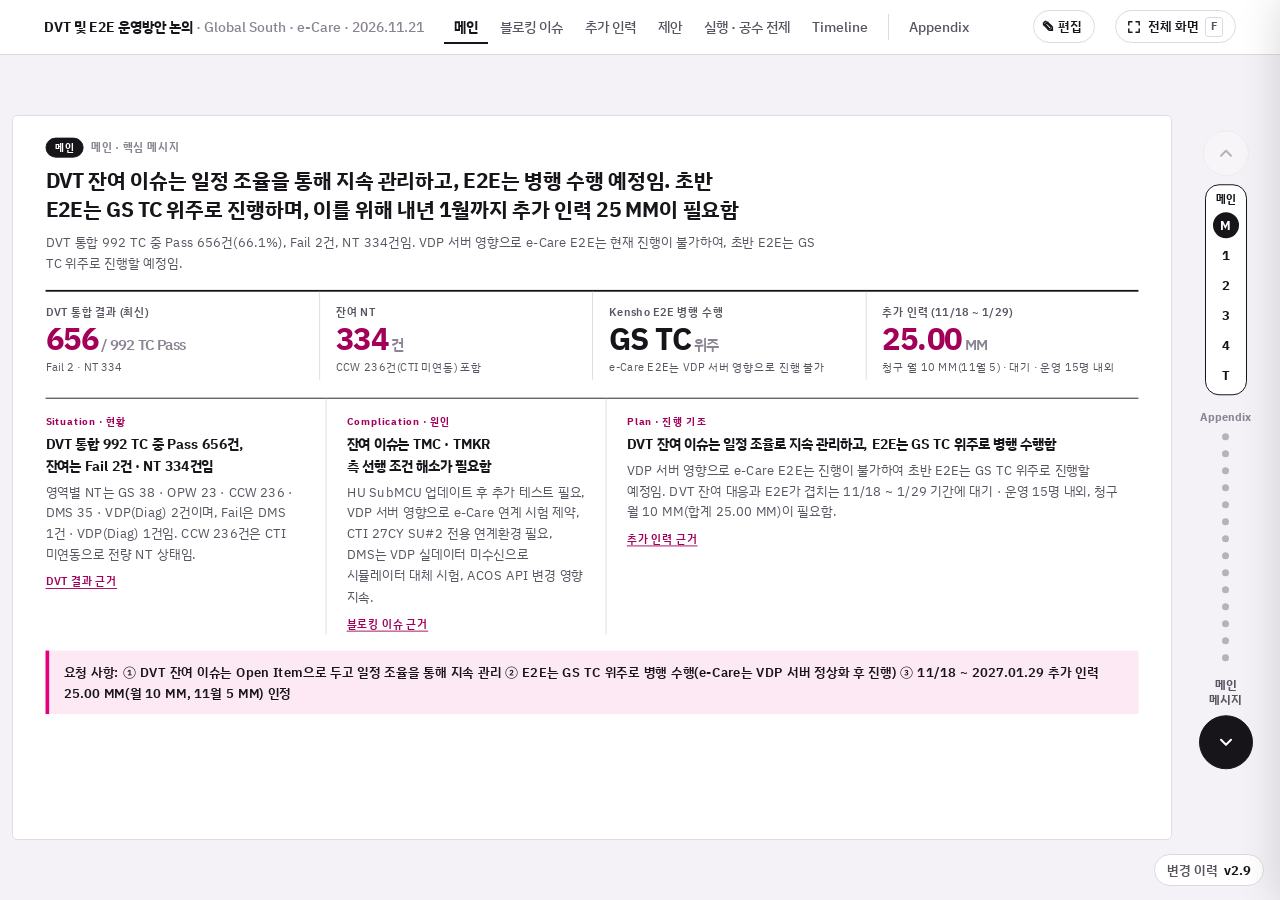
==== commit 9d1b3009: "v2.9: TMKR 보고용 — CCB 검토 장 · 내부용 부록 제외 - 메뉴 · 목차에서 CCB 검토 장, Copilot 분석 · 출처 한계 · CCB 15p/21p · 순서 조정" ====
--- a/src/out/index.html
+++ b/src/out/index.html
@@ -782,7 +782,7 @@
   <div class="p-head"><button type="button" class="p-back" id="p-back"><svg viewBox="0 0 20 20" aria-hidden="true"><path d="M12 5 7 10l5 5" fill="none" stroke="currentColor" stroke-width="2" stroke-linecap="round" stroke-linejoin="round"/></svg>돌아가기</button><div><small id="p-kicker"></small><h3 id="p-title"></h3></div><button type="button" class="p-close" id="p-close">닫기</button></div>
   <div class="p-body" id="p-body"></div>
 </aside>
-<script id="data" type="application/json">{"meta":{"title":"DVT 및 E2E 운영방안 논의","project":"Global South · e-Care","date":"2026.11.21","asof":"DVT 통합 결과 최신 집계(11/21 반영) · 11/14 논의 · Teams 11/13 · Confluence 11/12 · GSP DB 11/11 기준","changelog":[{"v":"v2.8","at":"2026.11.21","items":["DVT 통합 결과 최신 집계 반영 — 992 TC 중 Pass 656 · Fail 2 · NT 334 (GS 326/288/0/38 · OPW 292/269/0/23 · CCW 236/0/0/236 · DMS 114/78/1/35 · VDP(Diag) 24/21/1/2), 부록 ‘DVT 통합 결과’ 추가","진행 기조 반영 — DVT 잔여 이슈는 일정 조율을 통해 지속 관리하고 E2E는 병행 수행. VDP 서버 영향으로 e-Care E2E는 진행 불가하여 초반 E2E는 GS TC 위주로 진행(메인 · 실행 · Timeline)","TMKR 보고용으로 전체 문장을 보고체(~함 · ~임)로 정리, 화면 편집 내용(제안 장)은 본문에 반영"]},{"v":"v2.7","at":"2026.11.19","items":["메인 메시지 교체 — DVT 종료 어려움(NT 352 / 968 · 3차 39, Critical Blocker 5건) → TMKR 11/23 E2E 강행 → 1월까지 추가 인력 25 MM","장 순서: 메인 → 블로킹 이슈 → 추가 인력 → 제안 · 실행 → CCB 검토 → Timeline"]},{"v":"v2.6","at":"2026.11.19","items":["추가 인력 장 추가 — 추가 DVT 예측 공수 25.00 MM(11.18 ~ 2027.01.29), 대기 · 운영 월 15명 내외 · 청구 월 10 MM(11월 5 MM), 영역별 월 MM 표(uCUBE 제외)","CCB 검토 장 · 21p 교차 검토 부록을 25.00 MM 기준으로 갱신","3차 DVT NT를 최종 39건으로 수정(1장 지표 · 근거 패널 · 3차 표 주석)"]},{"v":"v2.5","at":"2026.11.19","items":["현재 블로킹 이슈 장 추가 — 11/17 기준 잔여 이슈 5건 · DVT 실질 완료 시점 검토(11/18 CCB 자료 원문)","CCB 검토 장 추가 — uCube 제외(청구 22.06 · DVT 기간 10.10 · 추가 DVT 24.95 MM, v2.6에서 25.00 MM으로 갱신), 15p 4개 분류, 21p 교차 검토, 3번 섹션 순서 조정(안)","부록 3장 추가: 15p 항목별 확인표 · 21p 교차 검토 · 순서 조정(안)"]},{"v":"v2.4","at":"2026.11.16","items":["화면 편집: 블록 폭 조절(넓게 · 좁게 · 폭 최대)과 한 줄로(넘치면 글자 자동 축소) 추가 — 블록 선택 · 글자 편집 중 모두 표시"]},{"v":"v2.3","at":"2026.11.16","items":["화면 편집: 블록 이동(▲ 위로 · ▼ 아래로 · Alt+↑/↓) 추가 — edits.json moves 로 저장","화면 편집: 한글 입력 중 Enter 줄바꿈 · 가로 배치 블록 줄바꿈 표시 보완"]},{"v":"v2.2","at":"2026.11.14","items":["11/13 이준제 보고(Teams) 반영: MS 장애로 다산 메일 · VPN 비밀번호 수신 불가 → VPN 1개로 진행, VDP Diag와 DMS 동시 진행 불가","HU(MM) 업데이트 현황 정정: ‘9단계 중 3단계’ → Tier1 업데이트 ①의 9단계(성공 여부 확인)에서 중단, 결과 파일 미생성","VDP Diag 24 TC 중 2건 성공 · 3번째 문의 중, DMS 기준 정보 연동 미진행. 세 건 모두 11/16(월) 재개(VDP 10시 · HU 13시)"]},{"v":"v2.1","at":"2026.11.14","items":["현황 반영: VDP(e-Care) 연계 테스트 24 TC 중 2건 성공, HU 펌웨어 업데이트 9단계 중 3단계에서 중단","12/30을 Kensho E2E 회귀 테스트 종료일이자 주요 Blocking Issue 해소 마지노선으로 명시(1장 · 3장 · Timeline)","Copilot 제안(E2E Conditional Entry 핸드오프 패키지) 반영: ‘DVT Open Item 유지 + E2E 조건부 진입’ 표현, Gate G-01 ~ G-09, 11/20 진입 판정, 자원 · 계약 유지 전제","Appendix 추가: Gate, Copilot 제안 분석, 출처별 적용 한계. 패키지의 Risk Register 예시 행과 공수 수치(CCB v43)는 미반영"]},{"v":"v2.0","at":"2026.11.14","items":["문서를 ‘DVT 및 E2E 운영방안 논의’로 확장 — 메인 3장(현황과 쟁점 · 제안 · 실행과 공수 전제) + Timeline + Appendix 구조로 재구성","근거는 메인 장표에서 오른쪽 서랍으로 열리고, 서랍의 [부록에서 자세히] 버튼으로 해당 Appendix 페이지로 이동","기종결 · 11/15 종결 예정인 LG U+ 조치 항목(단말 개통 · uCube · 케이블 · 보안정책 등) 삭제","11/14 DVT · E2E 논의(회의록 · 화이트보드)를 반영: 조건부 승인안, 대안 비교, 공수 협의 전제, E2E 병행 트랙","이전 화면 편집 내용(edits.json)은 페이지 구조가 바뀌어 적용되지 않음"]},{"v":"v1.3","at":"2026.11.14","items":["화면 편집: 글자 서식 추가 — 굵게 · 기울임 · 밑줄 · 취소선(편집 중 선택한 글자, 또는 블록 · 글상자 전체), 글자 크기 조절(A− / A+)"]},{"v":"v1.2","at":"2026.11.14","items":["화면 편집: 글자 줄바꿈(Enter) 지원, 글상자 · 도형 크기를 8방향 핸들로 조절, 되돌리기를 일반적인 Undo 아이콘으로 변경"]},{"v":"v1.1","at":"2026.11.14","items":["화면 편집 기능 추가 — 상단 바 ✎ 편집에서 글자 수정, 도형(사각형 · 원 · 선 · 화살표 · 글상자), 블록 배경 · 글자색 변경","수정 내용은 edits.json 에 저장되어 git 에 커밋되고, 자동 배포로 사이트에 반영 (저장은 GitHub 토큰이 있는 편집자만 가능)","파비콘 추가. 보드의 숫자 · 근거 데이터는 v1 과 동일"]},{"v":"v1","at":"2026.11.14","items":["1 · 2 · 3차 DVT 결과(Confluence)와 PM 정례 10/07 ~ 11/11, E2E 사전준비, GSP DB 이슈트래킹을 한 보드로 정리","NT 원인을 원인 제공 조직(TMC · TMKR 측 협력사 · Dasan)별로 분류","3차 결과는 11/12 누적까지 반영. 11/13 HU 업데이트 · VDP Diag 1차 결과는 미게시라 미반영"]}]},"src":{"r1":{"t":"1차 DVT 결과","u":"https://toyotasystem.atlassian.net/wiki/spaces/GSP/pages/1077018632"},"r2":{"t":"2차 DVT 결과","u":"https://toyotasystem.atlassian.net/wiki/spaces/GSP/pages/1103003658"},"r3":{"t":"3차 DVT 결과 (v4, 11/12)","u":"https://toyotasystem.atlassian.net/wiki/spaces/GSP/pages/1133412396"},"st":{"t":"DVT_SystemTest (TC 문서)","u":"https://toyotasystem.atlassian.net/wiki/spaces/GSP/pages/1016135985"},"pm1007":{"t":"(10/07) PM 정례회의","u":"https://toyotasystem.atlassian.net/wiki/spaces/GSP/pages/1079279680"},"pm1021":{"t":"(10/21) PM 정례회의","u":"https://toyotasystem.atlassian.net/wiki/spaces/GSP/pages/1100906654"},"pm1028":{"t":"(10/28) PM 정례회의","u":"https://toyotasystem.atlassian.net/wiki/spaces/GSP/pages/1113784433"},"pm1103":{"t":"(11/03) PM 정례회의","u":"https://toyotasystem.atlassian.net/wiki/spaces/GSP/pages/1121189948"},"pm1111":{"t":"(11/11) PM 정례회의","u":"https://toyotasystem.atlassian.net/wiki/spaces/GSP/pages/1137704961"},"pre":{"t":"E2E 사전준비 (11/11)","u":"https://toyotasystem.atlassian.net/wiki/spaces/GSP/pages/1133608962"},"sch":{"t":"E2E 세부일정 (11/03)","u":"https://toyotasystem.atlassian.net/wiki/spaces/GSP/pages/1121320967"},"db":{"t":"GSP DB · 이슈트래킹 통합본 (11/11)","u":""},"hp":{"t":"E2E Conditional Entry Handoff 패키지 (Copilot 제안, 11/14)","u":"","n":"내부 자료"},"pmr":{"t":"E2E · DVT PM 보고서 (11/06)","u":"","n":"내부 자료"},"wk":{"t":"주간보고 10월 3주차 (10/19)","u":"","n":"내부 자료"},"mail0915":{"t":"일정 협의 요청 메일 (9/15)","u":"","n":"내부 자료"},"mail1027":{"t":"추가 투입 공수 관련 메일 (10/27)","u":"","n":"내부 자료"},"ccb":{"t":"추가 인력 투입 CCB (11/07 v43)","u":"","n":"내부 자료"},"cto":{"t":"CTO DVT Gating 프로세스","u":"","n":"일반 원칙"},"tm1113":{"t":"Teams 11/13 17:55 이준제 보고 (DVT 3차 진행 현황)","u":"","n":"내부 자료"},"ccb1118":{"t":"LGU+ 토요타 텔레매틱스 추가 인력 투입 CCB (11/18)","u":"","n":"내부 자료"}},"rounds":[{"id":"r1","name":"1차","period":"10/06 ~ 10/14","scope":"GS","tc":290,"pass":132,"fail":14,"nt":144,"rest":0,"src":"r1","note":"e-Care 미실시(9/22 계획: “e-Care가 테스트 불가라서 GS만”)"},{"id":"r2","name":"2차","period":"10/22 ~ 10/30","scope":"GS + e-Care(OPW·CCW)","tc":854,"pass":523,"fail":8,"nt":323,"rest":0,"src":"r2","note":"CCW 236 TC 전량 NT (CTI 미개발)"},{"id":"r3","name":"3차","period":"11/11 ~ (진행 중)","scope":"GS + e-Care + DMS + VDP Diag","tc":80,"pass":18,"fail":5,"nt":33,"rest":24,"src":"r3","note":"최종 NT 39건(11/19 수정). 아래 표는 11/12 누적 기준 — 미수행 24건은 VDP Diag 신규 TC(11/13 TMC와 시험 예정)"}],"daily":{"r1":{"head":["일자","Acted","Pass","Fail","NT","Remained TC"],"rows":[["10/06","40","22","15","3","250"],["10/07","290","50","207","33","0"],["10/08","125","36","52","37","165"],["10/12","215","71","106","38","75"],["10/13","290","119","14","157","-"],["10/14 (통합)","290","132","14","144","-"]],"notes":["원본 표의 Planned(old)는 일자별 38·64·69·56·63, 합계 290. 10/12·10/13은 Planned(new) 82·83으로 재계획","10/07 Fail 207건 → 10/13 14건: 10/07 PM 정례에서 “Block 분류 폐지, Block은 Fail로 재분류, NT는 진입 자체가 불가한 항목으로 한정”하기로 한 뒤 재판정·재시험이 이어짐","GSP DB 정리: 10/13 NT 157건 중 112건이 선행 Fail에 의한 Block(Skip Vehicle Association 등)"]},"r2cum":{"head":["일자","누적 Acted","Pass","Fail","NT","비고"],"rows":[["10/22","598","199","37","362","CCW 236 포함"],["10/23","667","350","29","288","선행조건 NT를 시험 가능 조건으로 변경"],["10/26","755","411","30","314","Fail에 의한 Blocked 포함"],["10/28","833","501","16","316",""],["10/29","839","512","13","314",""],["10/30","854","523","8","323","최종"]]},"r2area":{"head":["영역","TC","Pass","Fail","NT"],"rows":[["Global South (GS)","326","262","5","59"],["오퍼레이션 웹 (OPW)","292","261","3","28"],["콜센터 웹 (CCW)","236","0","0","236"],["합계","854","523","8","323"]]},"r3area":{"head":["영역","TC","구성","Pass","Fail","NT","미수행"],"rows":[["GS","20","2차 Fail 5 + NT 15","2","3","15","0"],["e-Care (OPW)","9","2차 Fail 3 + NT 6","9","0","0","0"],["DMS 연동","27","Fail 6 + NT 21","7","2","18","0"],["VDP (Diag) 연동","24","3차 신규 TC","0","0","0","24"],["합계","80","","18","5","33","24"]]},"r3day":{"head":["일자","Planned","Acted","Pass","Fail","NT","Remained TC"],"rows":[["11/11","-","55","11","9","35","25"],["11/12","1","8","7","1","0","24"],["11/12 누적","","56","18","5","33","24"],["11/13","24","","","","",""],["11/16 ~ 11/19","TBD","","","","",""]],"notes":["최종 NT는 39건(11/19 수정). 이 표는 11/12 누적 기준","11/12 Acted 8건 중 7건은 11/11 Fail 재시험(누적 Acted 55 → 56). 누적 Fail 9 → 5, NT 35 → 33","OPW 9건은 2차 Fail 3 + NT 6 전량 Pass(11/12)","11/13 이후 결과는 Confluence에 아직 게시되지 않음(조회 11/14). 결과 페이지에는 첨부가 없음"]}},"ntWhy":{"total":323,"parts":[{"k":"ccw","label":"CCW","n":236,"cause":"CTI 미개발","owner":"tck","fact":"10/21 PM: “Call Center Web은 CTI 미연동 항목에 대해 사유를 기재하여 N/T 처리”. 11/03 PM: “CTI 미개발 영향으로 N/T 비중이 높은 상황”"},{"k":"gs","label":"GS","n":59,"cause":"HU·MM·GSA + 선행 Fail","owner":"mix","fact":"2차 결과표: “Fail에 의한 Blocked 포함”. 11/11 PM: “MM Update 이후 기존 N/T였던 요금제/Provisioning 관련 항목 재검증”"},{"k":"opw","label":"OPW","n":28,"cause":"VDP·DMS 연동","owner":"mix","fact":"10/21 PM: “TMC/VDP, TCK/CTI, DMS 등 외부 연동 제약으로 전체 TC 수행 제한”. 10/28 PM: “e-Care는 Emulator 기반 검증 비중이 높아 실제 연동 검증에는 제약”"}],"owners":[{"id":"tmc","name":"TMC","sub":"일본 원청 · VDP · TSC","tone":"a"},{"id":"tck","name":"TMKR 측 협력사","sub":"TCK(CTI) · SE파트너스(DMS)","tone":"b"},{"id":"dsn","name":"Dasan","sub":"개발 · 시험 수행","tone":"d"}],"blockers":[{"id":"cti","owner":"tck","title":"CTI 미개발 → 콜센터 웹 시험 불가","iss":"ISS-001","tc":"CCW 236 TC (2차 NT의 73%)","when":"12월 (확정일 없음)","facts":["10/28 PM: 대체방안은 안정성 우려로 철회, 정식 추가 개발 착수 — 약 1개월 반 소요","11/03 PM: 완료 시점 12월 수준, 실제 연동 가능 시점은 TCK와 재확인 필요","E2E 사전준비 #10 CTI 중계: 상태 ‘외부일정대기’, 마감일 ‘???’, PIC TMKR","GSP DB: TCK 견적이 Dasan 회신 누락으로 홀딩된 기간이 있었음(10/22, 권다운 지적)"],"src":["pm1028","pm1103","pre","db"]},{"id":"vdp","owner":"tmc","title":"VDP 접속정보 지연·오류 → e-Care 진단 데이터 미수신","iss":"ISS-002 · 025","tc":"VDP Diag 24 TC 미수행, OPW NT 일부","when":"11/13 1차 · 11/16 ~ 20 2차","facts":["10/28 PM: 접속 지연 원인은 Endpoint URL·IP·API Key 등 접속정보 확보 지연. 접속 후에도 ‘유효하지 않은 차량’ Error","GSP DB: TMC 접속정보·Endpoint·ID 안내 오류·누락이 10/6 ~ 11/2 반복(Dasan 정리표), CoCo 5 / Diag 032로 ID 안내 불일치","11/11 Teams(이준제): “아직도 연동이 안 되기 때문에 의미는 없다, API 테스트 가능 여부만 의미”","E2E 사전준비: VDP Diag 별도 접속정보 필요, GetAllDTC 결과 수신 테스트 지연(Backlog PRJ_0333-32)"],"src":["pm1028","db","pre"]},{"id":"hu","owner":"tmc","title":"HU 소프트웨어가 SU#1 → MM Flag 미반환, HU 화면 시험 불가","iss":"ISS-003 · 004","tc":"GS NT 중 요금제·Provisioning·HU 화면 항목","when":"11/13 원격 업데이트(TMC 지원)","facts":["11/03 PM: HU 물리 연결은 완료, Firmware 미수령으로 OTT·Wi-Fi·e-Care 화면 기반 검증 제한","E2E 사전준비 #4 SU#2 H/U SW Update: ‘진행중’, PIC TMC","11/11 TMC MM팀(Kawata): TMKR HU가 SU#1 SW라서 MM Provisioning 불가. TMC 사양 문제는 아님","GSP DB는 원인을 ‘TMC 공급 HU SW 구버전 + 한국 측 업데이트 미실행’ 복합으로 기록"],"src":["pm1103","pre","db"]},{"id":"gsa","owner":"tmc","title":"GSA 신규 버전·Auth0 → 딥링크 흰 화면","iss":"ISS-007","tc":"GS GSA·DeepLink 항목","when":"TMC 일정 대기","facts":["E2E 사전준비 #14·#17: GSA App 신규 버전·Service Package 수정본 ‘외부일정대기’, PIC TMC","GSP DB: Global App이 TMC Auth0(tr-th-acos)를 써서 Local App 딥링크 시 흰 화면 — TMC가 원인 인정(11/6)","11/11 PM: DVT 3차 중점 항목에 GSA 설치·Login, DeepLink/상품가입 Flow 포함"],"src":["pre","db","pm1111"]},{"id":"dtc","owner":"tmc","title":"DTC 재현 방법(CANoe) 미확정","iss":"Backlog PRJ_0333-54","tc":"e-Care 경고·DTC 시나리오","when":"미정","facts":["E2E 사전준비 #5: e-Care 시험용 고장진단코드 생성·재현 ‘진행중’, TMC에서 유형별 코드 발생 필요, PIC TMC","10/21 PM: CANoe 파일 제공을 TMC에 요청 중, 지연 시 TMC가 직접 Warning Event Trigger하는 방안 병행 문의"],"src":["pre","pm1021"]},{"id":"dms","owner":"tck","title":"DMS 사양 변경 지속 → 시나리오 재작성","iss":"ISS-008","tc":"DMS 연동 27 TC (3차 NT 18)","when":"API 5 → 24개 반영 중","facts":["10/21 PM: DVT 진행 중 DMS 추가 요구사항이 지속 유입, 10/23 기준 개발 범위 Freeze 합의","E2E 사전준비 #9: DMS API 개통 5 → 24개 변경, 시나리오 업데이트 필요, PIC TMKR","e-Care IF 정의서 v1.23(11/05): warningClearFlag 처리 등 변경 계속","11/11 e-Care4: DMS 칩 생성 기준 변경 제안(선호센터 칩 우선) — 결정 대기"],"src":["pm1021","pre","db"]},{"id":"fix","owner":"dsn","title":"2차 Fail 8건 수정 · 3차 재시험","iss":"ISS-009","tc":"GS Fail 5 · OPW Fail 3","when":"OPW 3건 11/12 Pass, GS 잔여 Fail 3","facts":["11/03 PM: Fail 8건은 3차 전 수정 가능한 범위로 판단","3차 11/12 누적: OPW 9건 전량 Pass, GS Pass 2 · Fail 3 · NT 15","GSP DB: Dasan 측 CTI 견적 회신 누락(10/22)이 CTI 일정 홀딩에 영향"],"src":["pm1103","r3","db"]}]},"remain":{"r3":{"pass":18,"fail":5,"nt":33,"rest":24,"tc":80},"carry":[{"k":"GS","nt2":59,"in3":15},{"k":"OPW·DMS","nt2":28,"in3":27},{"k":"CCW","nt2":236,"in3":0}],"carryNote":"3차 범위 정의는 “2차 DVT의 fail 항목과 fail에 따른 N/T 항목”(3차 결과 페이지). 3차 NT 편성은 GS 15 + e-Care 6 + DMS 21 = 42. OPW·DMS의 27은 2차 OPW NT 28과 대응한다고 보고 계산한 값으로, DMS 27건의 2차 근거 행은 결과표에서 직접 확인되지 않음(2차 Fail은 GS 5·OPW 3뿐인데 3차 DMS는 Fail 6으로 표기)"},"deck":{"s1":{"kicker":"메인 · 핵심 메시지","title":"DVT 잔여 이슈는 일정 조율을 통해 지속 관리하고, E2E는 병행 수행 예정임. 초반 E2E는 GS TC 위주로 진행하며, 이를 위해 내년 1월까지 추가 인력 25 MM이 필요함","lede":"DVT 통합 992 TC 중 Pass 656건(66.1%), Fail 2건, NT 334건임. VDP 서버 영향으로 e-Care E2E는 현재 진행이 불가하여, 초반 E2E는 GS TC 위주로 진행할 예정임.","kpis":[{"k":"ev:status","small":"DVT 통합 결과 (최신)","v":"656","em":"/ 992 TC Pass","d":"Fail 2 · NT 334","hot":true},{"k":"ev:status","small":"잔여 NT","v":"334","em":"건","d":"CCW 236건(CTI 미연동) 포함","hot":true},{"k":"ev:e2e11","small":"Kensho E2E 병행 수행","v":"GS TC","em":"위주","d":"e-Care E2E는 VDP 서버 영향으로 진행 불가"},{"k":"ev:c3","small":"추가 인력 (11/18 ~ 1/29)","v":"25.00","em":"MM","d":"청구 월 10 MM(11월 5) · 대기 · 운영 15명 내외","hot":true}],"cols":[{"tag":"Situation · 현황","head":"DVT 통합 992 TC 중 Pass 656건, 잔여는 Fail 2건 · NT 334건임","body":"영역별 NT는 GS 38 · OPW 23 · CCW 236 · DMS 35 · VDP(Diag) 2건이며, Fail은 DMS 1건 · VDP(Diag) 1건임. CCW 236건은 CTI 미연동으로 전량 NT 상태임.","ev":"ev:status","more":"DVT 결과 근거"},{"tag":"Complication · 원인","head":"잔여 이슈는 TMC · TMKR 측 선행 조건 해소가 필요함","body":"HU SubMCU 업데이트 후 추가 테스트 필요, VDP 서버 영향으로 e-Care 연계 시험 제약, CTI 27CY SU#2 전용 연계환경 필요, DMS는 VDP 실데이터 미수신으로 시뮬레이터 대체 시험, ACOS API 변경 영향 지속.","ev":"ev:blk","more":"블로킹 이슈 근거"},{"tag":"Plan · 진행 기조","head":"DVT 잔여 이슈는 일정 조율로 지속 관리하고, E2E는 GS TC 위주로 병행 수행함","body":"VDP 서버 영향으로 e-Care E2E는 진행이 불가하여 초반 E2E는 GS TC 위주로 진행할 예정임. DVT 잔여 대응과 E2E가 겹치는 11/18 ~ 1/29 기간에 대기 · 운영 15명 내외, 청구 월 10 MM(합계 25.00 MM)이 필요함.","ev":"ev:c3","more":"추가 인력 근거"}],"ask":"요청 사항: ① DVT 잔여 이슈는 Open Item으로 두고 일정 조율을 통해 지속 관리 ② E2E는 GS TC 위주로 병행 수행(e-Care는 VDP 서버 정상화 후 진행) ③ 11/18 ~ 2027.01.29 추가 인력 25.00 MM(월 10 MM, 11월 5 MM) 인정"},"s2":{"kicker":"제안 · DVT · E2E 운영 방식","title":"DVT는 주요 Blocking Issue 해결을 전제로 잔여 항목을 Open Item으로 관리하는 조건부 승인을 제안함. E2E는 Open Item 관리와 GS TC 선진행을 조건으로 진입(Conditional Go)함","lede":"‘DVT 완료’가 아닌 ‘DVT Open Item 유지 + E2E 조건부 진입’으로 분리하여 표기함. 현행 유지안과 전면 재일정안은 종료 시점이 불확실함.","optHead":["","A. 현행 유지","B. Open Item 유지 + 조건부 진입 (제안)","C. 전면 재일정"],"optRows":[["방식","Fail · NT 0이 되지 않은 상태로 DVT 종료","당사 개발 범위만 조건부 승인, 외부 영역은 Open Item으로 유지 · 별도 재시험","DVT · E2E 일정 전체 재수립"],["DVT","1 ~ 2월 (외부 환경 해소에 종속)","Pass · 완료로 표기하지 않음. 조건 확정 후 약 1개월 추가 검증, 잔여 항목은 환경 확보 후 재시험","재수립 일정에 따름 (미정)"],["E2E 영향","잔여 이슈 미해결 상태로 진입","DVT와 이중 트랙으로 병행, 초반 GS TC 위주 진행, 12/30까지 Blocking 해소","진입 시점 후퇴"],["필요 결정","DVT 기간 변경","TMKR의 조건부 승인 + 진입 판정","전체 일정 재합의"]],"optEv":["ev:optA","ev:optB","ev:optC"],"scopeTitle":"조건부 승인 범위(안)","scopeIn":["서비스 가입","ACOS 인터페이스","VDP 연계 테스트"],"scopeOut":["TMC 영역 — HU 기능 등 외부 연동 환경에 종속된 시험"],"scopeOpen":["조건 항목의 최종 확정","승인 후 개발 완료 검증의 지속 관리"],"word":"표현 원칙: ‘DVT 완료 · 조건부 완료’ 대신 ‘DVT Open Item 유지 + E2E 조건부 진입’으로 표기함. E2E는 잔여 DVT 재시험을 대체하지 않음.","decide":"TMKR 결정 요청: 위 범위로 조건부 승인하고, 외부 영역은 Open Item으로 두어 별도 일정으로 재시험함. 진입 가부는 9개 Gate(G-01 ~ 09) 충족 여부로 서면 판정함."},"s3":{"kicker":"실행과 공수 전제","title":"E2E는 GS TC 위주로 병행 진입하고, 공수는 아래 다섯 가지 전제가 충족되는 범위에서 투입함. 12/30을 마지노선으로 관리함","lede":"전제가 하나라도 달라지면 일정과 공수도 함께 조정이 필요함. 본 장표는 공수 협의의 합의 대상임.","premHead":["#","전제","충족 조건","미충족 시"],"prem":[["1","DVT 정리 기준","조건부 승인 범위(서비스 가입 · ACOS IF · VDP)를 TMKR이 확정. 잔여 항목은 Pass 전환 없이 Open Item 유지","연장 공수는 CCB 안건으로 별도 협의"],["2","E2E 진입 조건","GS TC 위주 선진행, e-Care는 VDP 서버 정상화 후 진행 + Gate 판정","E2E 전체 재일정"],["3","외부 환경 해소","HU(MM) 업데이트 완료 · VDP 서버 정상화 · CTI 완료를 12/30 이전에 확정 · 해소","12/30 초과 시 E2E 지속 여부 · 후속 일정 재협의. 해소 전 구간은 대기가 아닌 별도 범위로 관리"],["4","범위 변경","DMS 등 사양 변경은 TC 문서 기준으로 신규 · 재수행 범위 확정","변경분은 근거 기준으로 별도 협의"],["5","자원 · 계약 유지","잔여 검증 · 결함 수정 · 재시험 인력의 유지 기간과 최소 인원을 서면 확정. 추가 공수는 자동 승인이 아님","조건부 진입 보류, CCB 협의"]],"premEv":["ev:p1","ev:p2","ev:p3","ev:p4","ev:p5"],"tracks":[{"h":"E2E #1 · GS TC 위주 선진행 (11/23 ~ 12/30)","b":"VDP 서버 영향이 없는 GS TC 위주로 착수. 회귀 테스트(Regression) · ACOS IF 기반 TC 포함, 회귀용 24 DCM 기자재 활용. 12/30까지 Blocking Issue 해소가 전제","ev":"ev:e2e1"},{"h":"E2E #2 · e-Care (VDP 서버 정상화 후)","b":"VDP 서버 영향으로 현재 진행 불가. 서버 정상화 시점에 맞춰 일정 조율 후 진행","ev":"ev:e2e2"}],"next":["DVT 잔여 이슈(Fail 2 · NT 334)는 Open Item으로 두고 일정 조율을 통해 지속 관리","11/23 E2E 착수 — 초반은 GS TC 위주로 진행","VDP 서버 정상화 시 e-Care E2E 일정 조율 · 착수, 12/30까지 Blocking Issue 해소"],"tl":"타임라인 전체 보기"},"tl":{"kicker":"Timeline · DVT / E2E 운영 일정(안)","title":"E2E는 GS TC 위주로 착수하고, DVT 잔여 이슈는 12/30(마지노선)까지 일정 조율을 통해 해소함","lede":"12/30은 Kensho E2E 회귀 테스트 종료일이자 주요 Blocking Issue 해소 기한임. 점선은 미확정 구간임.","start":[2026,11,13],"days":49,"marks":[{"d":[2026,11,13],"l":"11/13","ev":"ev:t1113"},{"d":[2026,11,16],"l":"11/16 (월)","ev":"ev:t1116"},{"d":[2026,11,17],"l":"11/17","ev":"ev:t1117"},{"d":[2026,11,20],"l":"11/20 판정","ev":"ev:t1120"},{"d":[2026,11,23],"l":"11/23","ev":"ev:t1123"},{"d":[2026,12,30],"l":"12/30 마지노선","ev":"ev:deadline","dead":true}],"lanes":[{"h":"DVT","sub":"3차","bars":[{"a":[2026,11,13],"b":[2026,11,16],"t":"dvt","l":"3차 공식 종료 11/16"},{"a":[2026,11,16],"b":[2026,12,16],"t":"cond","dash":true,"l":"조건부 승인 범위 검증 (약 1개월, 미확정)","ev":"ev:optB"}]},{"h":"외부 환경","sub":"해소 시점","bars":[{"a":[2026,11,13],"b":[2026,11,14],"t":"ext","l":"HU 업데이트 (9단계 확인에서 중단)","pin":true,"ev":"ev:hu"},{"a":[2026,11,16],"b":[2026,11,20],"t":"ext","l":"VDP Diag 2차 (연계 2/24)","ev":"ev:vdp"},{"a":[2026,12,1],"b":[2026,12,30],"t":"ext","dash":true,"l":"CTI 개발 완료 (12월, 일자 미정)","ev":"ev:cause"}]},{"h":"E2E #1","sub":"GS TC 위주","bars":[{"a":[2026,11,23],"b":[2026,12,30],"t":"e2e","l":"GS TC 위주 선진행 (회귀 · ACOS IF 포함)","ev":"ev:e2e1"}]},{"h":"E2E #2","sub":"e-Care","bars":[{"a":[2026,12,1],"b":[2026,12,30],"t":"late","dash":true,"l":"VDP 서버 정상화 후 일정 조율 (미정)","ev":"ev:e2e2"}]}],"notes":["DVT 잔여 이슈는 Open Item으로 두고 일정 조율을 통해 지속 관리, E2E는 병행 수행","VDP 서버 영향으로 e-Care E2E는 진행 불가 — 초반 E2E는 GS TC 위주로 진행","12/30까지 주요 Blocking Issue 미해소 시 E2E 지속 여부와 후속 일정 재협의"]},"ev":{"status":{"kicker":"근거 · DVT 결과","title":"통합 992 TC 중 Pass 656 · Fail 2 · NT 334","facts":["DVT 통합 992 TC: Pass 656건(66.1%) · Fail 2건 · NT 334건(33.7%)","GS 326 TC: Pass 288 · Fail 0 · NT 38","OPW 292 TC: Pass 269 · Fail 0 · NT 23","CCW 236 TC: 전량 NT — CTI 미연동(CTI 내선번호 · CAN Configuration 미확보)","DMS 114 TC: Pass 78 · Fail 1 · NT 35","VDP(Diag) 24 TC: Pass 21 · Fail 1 · NT 2","이전 집계(11/17, 968 TC): NT 352건 → 최신 334건으로 감소","NT 비중 추이: 1차 50%(144/290), 2차 38%(323/854), 통합 최신 34%(334/992)"],"src":["r1","r2","r3"],"apx":"apx-total"},"complete":{"kicker":"근거 · 완료 기준","title":"Fail · NT가 없어야 Pass","facts":["11/14 논의: DVT 완료는 Fail · NT가 없는 상태","10/07 PM 합의: NT는 진입 자체가 불가한 항목, 진입 후 실패는 Fail","일반 품질 Gate 원칙: 단순 기간 종료가 아니라 사전 정의된 기준과 증적을 충족해야 다음 단계로 이행(CTO DVT Gating 준거 — 본 프로젝트 직접 적용 기준은 아님)"],"src":["pm1007","cto"],"apx":"apx-mtg"},"vdp":{"kicker":"근거 · VDP","title":"VDP(Diag) 24 TC 중 Pass 21 · Fail 1 · NT 2","facts":["최신 집계: VDP(Diag) 24 TC 중 Pass 21 · Fail 1 · NT 2","VDP 서버 영향으로 e-Care E2E는 현재 진행 불가","11/13 이준제 보고(최초 실연동): 24 TC 중 2건 성공, 3번째 TC는 성공 여부를 TMC에 문의 중. 11/16(월) 10시 재개","11/13 MS 장애로 다산 메일 수 · 발신 불가 → 메일로 받는 VPN 비밀번호를 받지 못해 이준제 VPN 1개로만 진행 — VDP Diag와 DMS 기준 정보 시험을 동시에 할 수 없었음","VDP 접속정보 지연 · 오류, 콜백(CoCo Callback) 미수신으로 DTC 수집 후속 처리 미검증","일본 측 VDP 서버 정보는 10/05 제공 예정이었음(9/15 일정 협의 메일). 외부 환경 준비 전 착수 시 미시험 증가 · 결과 유효성 저하 가능성을 사전 제기","VDP Diag 2차 11/16 ~ 20 예정"],"src":["tm1113","pm1028","mail0915","pmr","db"],"apx":"apx-cause"},"hu":{"kicker":"근거 · HU","title":"HU(MM) 업데이트 — Tier1 업데이트 ①의 9단계(성공 여부 확인)에서 중단","facts":["11/13 이준제 보고: 업데이트 절차 ④ Tier1 업데이트 ① → 9단계 ‘성공 여부 확인’에서 중단. write_result_sub_sucess.txt 파일이 생성되지 않음","11/16(월) 13시 TMC 카키하라 상과 이어서 진행 예정","v2.1의 ‘9단계 중 3단계’ 표기는 11/13 보고와 달라 이번 판에서 정정","HU 소프트웨어가 SU#1 → MM Flag 미반환, Wi-Fi · OTT · Digital Key 등 HU 기반 시험 제한","HU 환경 미구축 31건이 1차 NT의 일부(10/19 스냅샷)"],"src":["tm1113","pm1103","pre","wk"],"apx":"apx-cause"},"deadline":{"kicker":"근거 · 마지노선","title":"12/30 = 회귀 테스트 종료일 · Blocking Issue 해소 기한","facts":["Kensho E2E 회귀 테스트 종료일(E2E 세부일정상 e-Care E2E 종료일 12/30)","11/14 논의: 주요 Blocking Issue가 12/30에는 풀려야 한다는 의미의 마지노선","미해소 시 E2E 지속 여부와 후속 일정을 관련 당사자가 재협의(조건부 진입 승인문 원칙)"],"src":["sch","hp"],"apx":"apx-gate"},"cause":{"kicker":"근거 · 원인","title":"NT의 원인은 외부 연동 환경","facts":["CTI 미개발: CCW 236 TC(2차 NT의 73%), 완료 12월 — TMKR 측 협력사 영역","TMC: VDP 접속정보 · 콜백, HU 소프트웨어(SU#1), GSA · Auth0, DTC 재현 방법 미확정","DMS 사양 변경 지속: API 5 → 24개, 시나리오 재작성","1차 NT 144건 중 Blocked 104 + HU 환경 미구축 31 = 135건(93.8%)이 선행조건 · 환경 제약과 연관(10/19 스냅샷)","11/14 논의: 당사 개발 로직은 내부 검증 완료"],"src":["pm1028","pm1103","pre","wk","db"],"apx":"apx-cause"},"impact":{"kicker":"근거 · 일정 영향","title":"현행 방식이면 1 ~ 2월","facts":["현행 방식(Fail · NT 0까지)을 유지할 경우 DK 완료 기준으로 1 ~ 2월까지 소요 가능","E2E 현행 진입 11/23과 중첩 — 11/03 PM 합의: E2E 진입 시점에는 알려진 제약으로 NT가 생기지 않도록 일정 재구성","DVT 기간 변경은 CCB 안건과 연계(기존 1개월 → 1.5개월 변경안)"],"src":["pm1103","pm1111","ccb"],"apx":"apx-plan"},"optA":{"kicker":"근거 · 대안 A","title":"현행 유지","facts":["Fail · NT가 0이 될 때까지 DVT를 연장","외부 환경(HU · VDP · CTI) 해소 일정에 종속되어 종료일을 약속할 수 없음","E2E와 일정이 겹치고 DVT 기간 변경은 CCB 안건"],"apx":"apx-opt"},"optB":{"kicker":"근거 · 대안 B (제안)","title":"Open Item 유지 + E2E 조건부 진입","facts":["당사 개발 범위(서비스 가입 · ACOS IF · VDP 연계)에 한정해 조건부 승인","TMC 영역(HU 기능 등)은 범위에서 제외, Open Item으로 유지하고 환경 확보 후 별도 재시험","DVT를 완료 · Pass로 표기하지 않음 — E2E 진입 승인과 DVT 완료 승인을 분리(Copilot 제안)","승인 후에도 개발 완료 검증 약 1개월 추가","TMKR 판단 사항 — 당사가 임의로 종결하지 않음"],"src":["hp"],"apx":"apx-scope"},"optC":{"kicker":"근거 · 대안 C","title":"전면 재일정","facts":["일본 측 협의가 이루어지지 않거나 Gate를 충족하지 못하는 경우의 대안(No-Go / Scope Reduction)","DVT · E2E 일정 전체를 다시 수립하며 종료 시점은 미정"],"apx":"apx-opt"},"p1":{"kicker":"전제 1","title":"DVT 정리 기준","facts":["조건부 승인 범위: 서비스 가입 · ACOS 인터페이스 · VDP 연계 테스트","FAIL은 FAIL, 시험 불가는 N/T · External Blocked로 유지 — 일정을 이유로 Pass 전환하지 않음","승인 후 개발 완료 검증은 약 1개월(미확정)","미승인 시 DVT 연장분은 CCB 안건으로 협의"],"src":["hp"],"apx":"apx-man"},"p2":{"kicker":"전제 2","title":"E2E 진입 조건","facts":["VDP 서버 영향으로 e-Care E2E는 현재 진행 불가","초반 E2E는 GS TC 위주로 진행 예정","Gate G-01 ~ G-09 충족 여부로 Go / Conditional Go / No-Go 서면 판정(PM 보고 제안)","불가 시 전체 재일정"],"src":["pmr","hp"],"apx":"apx-gate"},"p3":{"kicker":"전제 3","title":"외부 환경 해소 (12/30)","facts":["HU(MM) 업데이트 완료, VDP 서버 정상화, DMS 기준 정보 연동, CTI 개발(12월) 해소","12/30이 마지노선 — 이후에는 E2E 지속 여부 · 후속 일정 재협의","해소 전 구간은 시험 가능 범위가 아니므로 대기 공수와 구분"],"src":["pm1103","pre"],"apx":"apx-cause"},"p4":{"kicker":"전제 4","title":"범위 변경 처리","facts":["DMS API 5 → 24개 변경, VDP Diag 24 TC는 3차 신규","TMKR 의견(11/11, 합의 아님): 규격 변경에 따른 실제 개발 · 시험은 근거 기준으로 별도 검토 가능, 일정 지연에 따른 단순 대기는 인정 어려움"],"src":["pm1111"],"apx":"apx-man"},"p5":{"kicker":"전제 5","title":"자원 · 계약 유지","facts":["잔여 검증 · 결함 수정 · 재시험이 끝날 때까지 필요한 개발 · QA 인력과 계약 범위를 유지","기존 계획 · 인력 Shift · 실제 순증 공수 · DVT Carry-over 조치 범위를 분리 기록","조건부 진입 승인은 추가 공수 · 비용의 자동 승인이 아님","검토 의견(10/27): 기존 리소스를 어떻게 활용했는지까지 함께 봐야 함"],"src":["ccb","mail1027","hp"],"apx":"apx-man"},"e2e1":{"kicker":"E2E #1","title":"GS TC 위주 선진행 (11/23 ~ 12/30)","facts":["진행 기조: DVT 잔여 이슈는 일정 조율을 통해 지속 관리하고 E2E는 병행 수행","VDP 서버 영향으로 e-Care E2E는 진행 불가 → 초반 E2E는 GS TC 위주로 진행","회귀용 24 DCM 기자재는 준비 완료(사전준비 #2) — Global · ACOS 대상","회귀 테스트 종료일 12/30 = Blocking Issue 해소 마지노선","11/03 PM 합의: 시험 가능 범위를 세분화하고 시작부터 NT가 예상되는 TC를 최소화"],"src":["pm1103","pre","sch"],"apx":"apx-pre"},"e2e2":{"kicker":"E2E #2","title":"e-Care E2E (VDP 서버 정상화 후)","facts":["VDP 서버 영향으로 현재 수행 불가 → 서버 정상화 시점에 맞춰 일정 조율","E2E는 토요타 공식 검증 Event — 공식 문서(Spec · TC)를 기준으로 하며 구두 설명만으로 이슈를 종료하지 않음(11/11 PM)","E2E는 잔여 DVT 재시험의 대체 수단이 아님"],"src":["pm1111","hp"],"apx":"apx-pre"},"t1113":{"kicker":"Timeline","title":"11/13 — HU 업데이트 · VDP Diag 1차 · DMS (MS 장애)","facts":["MS 장애로 다산 메일 불가 → VPN 비밀번호 미수신, 이준제 VPN 1개로만 진행","HU(MM) 업데이트: Tier1 업데이트 ①의 9단계(성공 여부 확인)에서 중단 → 11/16 13시 재개","VDP Diag: 24 TC 중 2건 성공, 3번째 TC 성공 여부 문의 중 → 11/16 10시 재개","DMS 기준 정보 연동: VPN 미접속으로 진행 못 함 → 11/16 진행 예정","MM 업데이트 후 기존 NT 요금제 · Provisioning 재검증 대상"],"src":["tm1113"],"apx":"apx-cause"},"t1116":{"kicker":"Timeline","title":"11/16(월) — DVT 3차 공식 종료 · 11/13 미완 시험 재개","facts":["10시 VDP Diag 재개, 13시 HU(MM) 업데이트 재개(TMC 카키하라 상), DMS 기준 정보 연동 진행(11/13 이준제 보고)","DVT 3차 Fail 결과 정리(저녁까지)","DVT · E2E 자료 정리, 일본 측 협의(월 ~ 화)"],"apx":"apx-mtg"},"t1117":{"kicker":"Timeline","title":"11/17 — 현행 DVT 종료일","facts":["3차 결과 일정 칸: 11/17 ~ 11/19 TBD, E2E 세부일정은 11/17 종료"],"src":["r3","sch"],"apx":"apx-plan"},"t1120":{"kicker":"Timeline","title":"11/20 — E2E 진입 Gate 판정","facts":["PM 보고(11/06) 제안: 11/20에 범위 · 리스크를 서면 확정하고 Go / Conditional Go / No-Go 판정","판정 기준: 9개 Mandatory Gate(G-01 ~ G-09)","참고: 11/20은 진척 보고회 일자이기도 함"],"src":["pmr","hp"],"apx":"apx-gate"},"t1123":{"kicker":"Timeline","title":"11/23 — 현행 E2E 진입일","facts":["E2E 세부일정(11/03): 24SU#2 LifeCycle 11/23 ~ 11/30","PM 보고(11/06): 진입일은 유지 가능하나 전체 범위 Go가 아닌 조건부 범위 진입 가능성이 높음"],"src":["sch","pmr"],"apx":"apx-pre"},"blk":{"kicker":"현재 블로킹 이슈","title":"11/17 기준 잔여 이슈 5건 (TMC 측 선행 조건 미해소)","facts":["① MM/HU · ACOS Provisioning (TMC): SU#1 H/U, SubMCU 업데이트 5회 완료, 테스트 필요. 11/18 MM Capable Flag 확인 완료, Flag 조합별 Opt-in/out 추가 검증 필요","② VDP Diag (TMC): 24 TC 중 Pass 21 · Fail 1 · NT 2(최신). VDP 서버 영향으로 e-Care E2E 진행 불가","③ CTI/TCK 중계 연동 (TMKR·TMC): 27CY SU#2 전용 연계환경 구성 필요","④ DMS 연동 (TMKR): VDP 실데이터 미수신으로 시뮬레이터 대체 시험","⑤ ACOS API 사양 (TMC): TSC-GC/GB Request/Response 변경 영향 지속"],"src":["ccb1118"],"apx":"apx-cause"},"e2e11":{"kicker":"Kensho E2E","title":"DVT 잔여 이슈 지속 관리 + E2E 병행 수행","facts":["진행 기조: DVT의 잔여 이슈는 일정 조율을 통해 지속 관리하고, E2E는 병행 수행","VDP 서버 영향으로 e-Care E2E는 진행 불가 → 초반 E2E는 GS TC 위주로 진행 예정","E2E 세부일정: 11/23 진입, 12/30 회귀 테스트 종료","잔여 이슈가 남은 상태로 병행하므로 E2E 기간에도 DVT 잔여 대응 인력이 함께 필요"],"src":["sch","ccb1118"],"apx":"apx-gate"},"c1":{"kicker":"CCB 검토 · 청구 공수","title":"23.01 → 22.06 MM (uCube 0.95 제외)","facts":["① e-Care 콜버튼 3.86 · ② ACOS 추가개발 8.10 · ③ DVT 기간 10.10 = 22.06 MM","uCube(0.95)는 LG U+ 연계 시스템 사유라 청구 항목과 청구 MM에서 제외","3p 요약표 · 15p 산정 기준 문구(‘uCUBE 0.95 MM 포함’) · 3p 노트(49.01 MM)를 함께 고쳐야 함","4번 섹션 추가 DVT(24.95)는 3p 요약표에 없음 — 요약에 넣을지, 별도 안건으로 둘지 정리 필요"],"src":["ccb1118"],"apx":"apx-ccb-order"},"c2":{"kicker":"CCB 검토 · 15p","title":"DVT 기간 변경 · 연동 대응 10.10 MM","facts":["ACOS 추가 변경 2.60 · TMC 서버 지연 대응 4.50 · TMKR 연계 변경 2.50 · DVT 영향 분석 0.50","개발사 주장: ① 7/27 규격 배포 이후에도 ACOS 변경이 추가로 발생 ② VDP · PGM 등 TMC 서버 연동 지연으로 개발자가 투입되어 분석 · 대응","근거로 든 72 · 73p(A4-1 산정 내역)와 86p(A7 변경 · 정정 이력)를 항목별로 대조함","근거가 확인되는 항목: VDP Diag · VDP CoCo · ACOS API · ACOS Provisioning · MM/HU · CTI · App (단, 상당수가 월 단위 표기)","근거가 없는 항목: DMS 1.05 · Digital Key 0.25"],"src":["ccb1118"],"apx":"apx-ccb-item"},"c3":{"kicker":"CCB 검토 · 21p","title":"추가 DVT 예측 25.00 MM (11.18 ~ 2027.01.29)","facts":["대기 · 운영 인력은 월 15명 내외로 두고 유휴분은 수행사가 부담, 청구는 실제 대응분 월 10 MM(11월 5 MM)으로 한정","11월 5.0 · 12월 10.0 · 1월 10.0 = 25.00 MM, uCUBE(LGU+ 연계)는 별도 협의로 제외","4월 계약 계획의 9월 개발 인력 10 MM(GS 3 · e-Care 7, 81p)과 같은 수준 — 월 10명 이하 주장과 맞음","이전 판(26.95 MM)과 영역 구성이 같아 15p · 8.10 작업과 겹치는 문구는 그대로 남아 있음 → 부록 ‘21p 교차 검토’","‘DVT 영향 분석 2.60’(잔여 N/T 재수행 · 회귀시험)은 15p에서 귀책이 ‘LG U+’였던 항목 — 분류 근거 확인"],"src":["ccb1118"],"apx":"apx-ccb-21"},"c4":{"kicker":"CCB 검토 · 실적","title":"10 · 11월 개발자는 13 · 13 MM","facts":["81p 월별 실제 투입: 10월 18 = 개발 13(GS 4 · e-Care 9) + 품질 4 + 기획 1, 11월 17 = 개발 13 + 품질 4","21p 그래프의 실적(17 · 18)은 품질 · 기획 포함 수치 — 개발자만 남기면 13 · 13","검토 지시의 ‘10월 17 · 11월 18’과 81p의 ‘10월 18 · 11월 17’은 순서가 반대 — 그래프 수정 시 함께 확인","첨부본(11/18) 21p 그래프에는 실적 막대 없이 범례만 남아 있음"],"src":["ccb1118"],"apx":"apx-ccb-21"}},"blk":{"kicker":"현재 블로킹 이슈 · 11/17 기준","title":"추가 DVT · 11/17 현재 잔여 이슈 (TMC 측 선행 조건 미해소)","lede":"잔여NT 항목에 대해 TMC 측 선행 조건이 미해소 상태로, 10~11월과 같은 상황이 12월 이후에도 이어질 것으로 예상됩니다.","cards":[{"no":"①","h":"MM/HU · ACOS Provisioning","who":"TMC","fact":"SU#1 H/U, SubMCU 업데이트 5회 완료,\n테스트 필요","note":"11/18 MM Capable Flag 확인 완료. 단, Flag 조합별 Opt-in/out 추가 검증 필요"},{"no":"②","h":"VDP Diag","who":"TMC","fact":"24 TC 중 Pass 21 · Fail 1 · NT 2","note":"VDP 서버 영향으로 e-Care E2E 진행 불가 · 서버 정상화 후 일정 조율","hot":true},{"no":"③","h":"CTI/TCK 중계 연동","who":"TMKR·TMC","fact":"27CY SU#2 전용 연계환경 구성 필요","note":"e-Care REST API · CTN 전달, CCW 통화 E2E 미수행"},{"no":"④","h":"DMS 연동","who":"TMKR","fact":"VDP 실데이터 미수신으로\n시뮬레이터 대체 시험","note":"Warning Clear · 상담 Workflow 처리 조건 추가 검토"},{"no":"⑤","h":"ACOS API 사양","who":"TMC","fact":"TSC-GC/GB Request/Response 변경 영향 지속","note":"Redoc 사양 변경 · Pre-PROD 반영 일정에 따른 추가 개발 가능성"}],"doneTitle":"DVT 실질 완료 시점 검토","doneHead":["구분","2026년 12월 말 완료","2027년 1월 말 완료"],"doneRows":[["목표","잔여 N/T 0건, 주요 결함 수정 완료","잔여 N/T 0건, 주요 결함 수정 완료"],["외부 연계 선행 조건","11월 중 TMC 측 주요 선행 조건 해소 필요","12월 중 단계적 해소 가능"],["개발 · QA 투입","집중적인 병렬 투입 필요","단계별 투입 및 반복 검증"],["일정 위험 / 의견","현실적으로 불가 예상 · 조건부 단축 협의 필요","현실적인 일정으로 예상"]],"foot":"※ 본사 API 사양 변경 · Pre-PROD 반영이 2027년 2월 이후 확정될 경우, 별도 일정 · 공수로 관리하거나 DVT 종료 기준 재협의 필요"},"s4":{"kicker":"CCB 검토 · 11/18 추가 인력 투입 CCB","title":"uCube를 빼면 청구는 22.06 MM(DVT 기간 10.10 MM)이고, 추가 DVT는 월 10 MM 청구 기준 25.00 MM임. 10.10 MM은 항목별 발생 시점 · 사유 · 현재 결과를 확인한 후 청구 예정임","lede":"11/18 CCB 자료의 3 · 4번 섹션을 검토함. 페이지 번호는 검토 지시 기준이며, 자료 하단 번호보다 1이 큼(15p = 하단 14/86).","kpis":[{"k":"ev:c1","small":"청구 공수 (콜버튼 · ACOS · DVT 기간)","v":"22.06","em":"MM","d":"23.01 − uCube 0.95"},{"k":"ev:c2","small":"DVT 기간 변경 · 연동 대응 (15p)","v":"10.10","em":"MM","d":"11.05 − uCube 0.95 · 10/01 ~ 11/17","hot":true},{"k":"ev:c3","small":"추가 DVT 예측 (21p 갱신본)","v":"25.00","em":"MM","d":"청구 11월 5 · 12월 10 · 1월 10 · uCUBE 제외"},{"k":"ev:c4","small":"10 · 11월 개발자 실적","v":"13 · 13","em":"MM","d":"그래프의 실적은 품질 · 기획 포함 수치","hot":true}],"catHead":["분류","15p 항목","MM","근거 (72 · 73 · 86p)","현재 결과"],"catRows":[["ACOS 추가 변경","ACOS API 1.25 · ACOS Provisioning 1.35","2.60","10/15 Notify API 변경, 10월 Upsert 정책 · Capable 응답 변경 (월 단위 표기)","API 재검증 완료. 11/18 MM Capable Flag 확인, Flag 조합 검증 남음"],["VDP · PGM 등 TMC 서버 지연 대응","VDP Diag 1.40 · VDP CoCo 1.00 · MM/HU · DCM/ADF 1.85 · Digital Key 0.25","4.50","8/26 VDP 사양 협의, 10/06 IP 제공 · 정정, 10월 x-api-key. Digital Key는 이력 없음","VDP Diag 24 TC 중 Pass 21 · Fail 1 · NT 2, CoCo Callback 검증 중, HU는 업데이트 완료 · 테스트 필요"],["TMKR 연계 변경 (분류 결정 필요)","CTI/TCK 0.90 · DMS 1.05 · Global/Local App 0.55","2.50","11월 CTI 프로토콜 · Auth0 (월 단위). DMS는 이력 없음","CCW 통화 E2E 미수행, Auth0 TMC 협의 중"],["DVT 영향 분석","TC 영향 분석 · N/T 재수행 0.50","0.50","9월 초 Pre-Prod Regression 추가 요구","결과 기재 없음. 73p 귀책 표기가 ‘LG U+’"],["합계","uCube 0.95 제외","10.10","",""]],"check":["발생일을 메일 수신일로 특정: 86p 변경 · 정정 이력 16건 중 12건이 월 단위 표기","근거 없는 항목: DMS 1.05 · Digital Key 0.25 · Share User 409 · Root CA 오류는 86p에 없음 → 근거 메일 확보, 못 하면 시험 대응(17.95) 쪽으로 이동","8.10과 중복 여부: Upsert(2.8, 1.75) · Capable(2.4, 0.75)과 10월 재변경분의 구분 근거","CTI/TCK · DMS · App 2.50은 TMKR 측 사유라 4개 분류(ACOS 추가 변경 · TMC 서버 지연 · uCube · DVT 영향분석) 중 어디에도 맞지 않음","발생 시점 불일치: CTI 10/26(15p) ↔ 11월(86p), VDP CoCo 정정 10/22 ~ 26(15p) ↔ 10/06 ~ 10(86p)"],"ask":"TMKR 문의 대응: 항목별 ‘발생 시점 · 사유 · 현재 결과’를 한 줄로 답변할 수 있도록 정리 → 부록 ‘15p 항목별 확인표’"},"man":{"kicker":"추가 인력 · 11월 ~ 내년 1월","title":"추가 DVT · 예측 공수 25.00 MM (11.18 ~ 2027.01.29)","lede":"개발 조직은 15명 내외로 대기 · 운영하되 유휴분은 다산이 부담하고, 실제 대응분 11월 5 · 12월 10 · 1월 10 MM에 해당하는 부분만 인정 요청 드립니다.","baseTitle":"운영 인력과 청구 기준","cards":[{"small":"대기 · 운영 인력","v":"월 15MM 내외","d":"모듈 담당자 상시 유지"},{"small":"청구 인력","v":"월 10 MM","d":"실제 대응분 · 유휴는 다산 부담","hot":true}],"bullets":["24DCM DVT · E2E 대응 기간에는 개발팀 평균 22명을 유지했습니다.","DVT · E2E 기간에는 각 모듈 담당자가 협의된 범위의 추가 · 변경 · 이슈 대응을 위해 반드시 대기해야 합니다.","원활한 진행을 위해 대기.운영 인력은 월 15명 내외로 구성하고, 유휴 인력 비용은 수행사가 부담합니다.","청구는 실제 대응분인 월 10 MM(11월은 5 MM)으로 한정하며, 이에 대한 인정을 요청드립니다."],"perHead":["기간","대기 · 운영","청구 MM"],"perRows":[["11/18 ~ 11/30","15명","5.0"],["12/01 ~ 12/31","15명","10.0"],["'27.01/01 ~ 01/29","15명","10.0"],["합계","","25.0"]],"areaHead":["분류","영역","주요 업무","11월","12월","1월","합계"],"areaRows":[["VDP 변경·수정","VDP Diag","WNG/DTC/LAST 잔여 TC 검증 · 수정","1.0","1.9","1.9","4.80"],["","VDP CoCo","Callback · Collection Status 연동","0.4","0.8","0.8","2.00"],["ACOS 변경·수정","ACOS API","Upsert · Consent 오류 수정 · 검증","0.4","0.9","0.9","2.20"],["","ACOS Provisioning","MM Flag · Opt-in/out 처리 보완","0.7","1.4","1.4","3.50"],["외부시스템 변경 · 수정","MM/HU · DCM/ADF","B Case 정상화 · ADF 재등록","0.4","0.6","0.5","1.50"],["","CTI/TCK","중계서버 연계 · CCW 통화 E2E","0.4","0.9","0.9","2.20"],["","Global/Local App","Auth0 · DeepLink E2E 검증","0.3","0.7","0.7","1.70"],["","DMS · Digital Key","Warning 연계 · TSC-DK 검증","0.4","0.8","0.8","2.00"],["","e-Care","Warning Grouping · Workflow 검증","0.5","1.0","1.0","2.50"],["DVT 수행 영향","DVT 영향 분석","잔여 N/T 재수행 · 회귀시험","0.5","1.0","1.1","2.60"],["합계","","월 청구 MM","5.0","10.0","10.0","25.00"]],"foot":"※ 월 MM = 해당 월 실제 대응 예상 인원 기준(11월은 11/18 이후 잔여 기간). uCUBE(LGU+ 연계)는 별도 협의로 본 산정에서 제외"}},"apxNew":{"m1":{"id":"apx-mtg","code":"","title":"11/14 DVT · E2E 운영방안 논의 요약","message":"실무자 논의를 쟁점 · 방향 · 미결 · 후속 조치로 재구성함.","head":["구분","내용"],"rows":[["쟁점","DVT 3차는 11/16 공식 종료이나 Fail · NT가 남음. 완료는 Fail · NT가 없어야 인정"],["현황 (11/13 보고)","VDP(e-Care) 연계 테스트 24 TC 중 2건 성공(3번째 문의 중). HU(MM) 업데이트는 Tier1 ①의 9단계 성공 확인에서 중단. DMS 기준 정보 연동은 MS 장애 · VPN 문제로 미진행. 모두 11/16 재개"],["원인","TMC 연동 환경 부족이 주원인. 당사가 개발한 로직은 내부 검증 완료"],["영향","현행 방식 유지 시 1 ~ 2월(DK 완료)까지 지속 가능"],["방향","당사 개발 범위(서비스 가입 · ACOS IF · VDP 연계)로 한정한 조건부 승인 — TMC 범위(HU 기능) 제외. 그래도 약 1개월 추가. 잔여는 Open Item 유지"],["주의","조건부 승인은 TMKR 판단 사항임(당사 임의 종결 불가). DVT 미완료는 CCB와 연계"],["E2E","Global South · ACOS IF E2E는 현재 불가. 일본 측이 준비하면 회귀 테스트는 가능 → DVT + E2E 이중 트랙. 월 · 화 협의에 달림, 안 되면 전체 재일정"],["마지노선","Kensho E2E 회귀 테스트 종료일 12/30 — 주요 Blocking Issue가 이때까지 풀려야 함"],["후속","11/16 저녁까지 3차 Fail 결과 정리(핵심 근거), 선행 정상화 시 정리 가능 항목 16일 처리, 이후 E2E 진입과 DVT 연장 통합 논의"],["미결","조건 항목 최종 범위, 승인 후 검증 지속 기간"]]},"m2":{"id":"apx-scope","code":"","title":"조건부 승인 범위(안)","message":"무엇을 승인 대상으로 하고, 무엇을 Open Item으로 분리하는지의 구분임. 최종 항목은 TMKR 협의로 확정 예정임.","head":["구분","항목","기준","비고"],"rows":[["승인 대상","서비스 가입","당사 개발 · 내부 검증 완료","승인 후 개발 완료 검증"],["승인 대상","ACOS 인터페이스","당사 개발 범위","E2E #1과 연계"],["승인 대상","VDP 연계 테스트","당사 개발 범위 (현재 2/24)","접속 · 콜백 환경 확보 전제"],["Open Item","HU 기능 등 TMC 영역","외부 연동 환경에 종속 (HU 업데이트 9단계 확인에서 중단)","환경 확보 후 별도 재시험"],["Open Item","CTI 연동(CCW 236 TC)","CTI 개발 완료(12월) 후","별도 DVT"],["미결","조건 항목 최종 · 지속 일정","TMKR 협의","—"]]},"m3":{"id":"apx-opt","code":"","title":"대안 비교 상세 (A · B · C)","message":"세 가지 운영안의 종료 시점, 영향, 위험, 필요한 결정을 비교함.","head":["","A. 현행 유지","B. Open Item 유지 + 조건부 진입 (제안)","C. 전면 재일정"],"rows":[["DVT","1 ~ 2월 (외부 환경 종속)","완료 · Pass 표기 없이 Open Item 유지, 약 1개월 추가 검증","미정"],["E2E","11/23 충돌","병행(이중 트랙), 12/30까지 Blocking 해소","후퇴"],["장점","기준 변경 없음","범위 확정 → 일정 약속 가능, 상태 왜곡 없음","충돌 없이 재수립"],["위험","종료일 불확실, 장기 공수 소요","TMKR 승인 필요, 범위 해석 차이, 12/30 초과 시 재협의","전체 지연, 합의 비용"],["필요 결정","DVT 기간 변경(CCB 연계)","조건부 승인 + 11/20 진입 판정","전체 재합의"],["선택 조건","외부 환경이 곧 정상화될 때","그렇지 않을 때(현재)","일본 측 협의가 불발되거나 Gate 미충족"]]},"m4":{"id":"apx-man","code":"","title":"공수 협의 전제","message":"공수 투입은 아래 전제를 기준으로 협의함. 전제가 바뀌면 공수도 함께 조정이 필요함.","head":["#","전제","충족 조건","충족되지 않으면","공수 연계"],"rows":[["1","DVT 정리 기준","조건부 승인 범위 확정, 잔여 Open Item 유지","연장분 CCB 협의","승인 후 검증 약 1개월분"],["2","E2E 진입 조건","일본 측 회귀 테스트 준비 + 11/20 Gate 판정","전체 재일정","E2E #1 투입 시점 결정"],["3","외부 환경 해소","HU 업데이트 · VDP 24 TC · CTI를 12/30 이전 해소","12/30 초과 시 재협의, 해소 전 구간은 별도 범위","해소 후 시험분만 투입"],["4","범위 변경","TC 문서 기준 신규 · 재수행 확정","근거 기준 별도 협의","신규 TC · 재수행분"],["5","자원 · 계약 유지","잔여 검증 · 수정 · 재시험 인력의 유지 기간 · 최소 인원 서면 확정","조건부 진입 보류, CCB 협의","추가 공수는 자동 승인 아님 — 기존 계획 · Shift · 순증 분리 기록"]]},"m5":{"id":"apx-gate","code":"","title":"E2E 조건부 진입 Gate (G-01 ~ G-09)","message":"Conditional Go는 아래 9개 Gate가 모두 충족되고 재판정 트리거가 0건일 때만 성립함. 판정일은 11/20(PM 보고 제안).","head":["Gate","필수 기준","증적","미충족 시"],"rows":[["G-01","당사 개발 결함으로 인한 Critical Blocker 0건 (또는 진입 전 별도 승인)","결함 목록 · RCA · 승인 기록","No-Go 또는 범위 제외"],["G-02","모든 FAIL / N/T의 원인 · Owner 식별 100%","Residual Risk Register","No-Go"],["G-03","High / Critical 항목의 Due · 재시험일 100% 확보","조치계획 · 캘린더","No-Go"],["G-04","환경 미비 항목은 Pass 전환 없이 Open 유지","TC 상태 · Dependency 증적","승인문 수정"],["G-05","DVT Carry-over 별도 재검증 계획 확정","TC 목록 · 환경 조건 · 시험 슬롯","No-Go"],["G-06","대표 E2E 핵심 경로 최소 Smoke 증적 확보","로그 · 스크린샷 · 결과서","범위 축소 / No-Go"],["G-07","고객 · TMC Dependency 서면 증적","메일 · 회의록 · 승인서","No-Go"],["G-08","잔여 검증 · 수정 인력 / 계약 기간 명시","인력계획 · CCB · RACI","조건부 진입 보류"],["G-09","Stop / Review Trigger와 의사결정자 확정","승인문 · 비상연락망","No-Go"],["재판정","당사 귀책 Critical 신규 확인 · 핵심 E2E 경로 차단 · 환경 제공일 초과(12/30 포함) · High/Critical Owner 1영업일 이상 미지정 · 인력 철수 · 계약 공백","—","Conditional Go 재판정"]]},"m6":{"id":"apx-copilot","code":"","title":"Copilot 제안과 출처 분석 (11/14 핸드오프 패키지)","message":"제안의 결론은 ‘DVT Open Items 유지 + E2E Conditional Go’임. 본 문서에 반영한 부분, 반영하지 않은 부분, 출처별 적용 한계를 구분함.","head":["구분","내용","본 문서 반영"],"rows":[["권고 결론","DVT FAIL / N/T를 완료 · Pass로 전환하지 않고 Open 유지. E2E 진입 승인과 DVT 완료 승인을 분리","반영 — 2장 제안(B), 표현 원칙"],["불변조건","① 상태 보존 ② E2E는 DVT 재시험을 대체하지 않음 ③ 원인 · Owner · Due 명시 ④ 잔여 검증 인력 유지 ⑤ Critical 시 재판정","반영 — 전제 1 · 5, Gate"],["표현 원칙","‘DVT Completed · 조건부 완료’ 지양 → ‘DVT Open Items 유지 + Conditional E2E Entry’","반영"],["Gate · 트리거","G-01 ~ G-09, 재판정 트리거, 판정 3값(Go · Conditional Go · No-Go) + Scope Reduction","반영 — A5"],["원인 분류 A ~ D","A 당사 개발 결함 / B TMC · TMKR 환경 / C 외부 의존성 / D 사양 미확정","Appendix 원인 분석에 활용"],["귀책 · 비용 문구","책임 소재 · 면책 · 공수 귀속 원칙 등 계약 쟁점","미반영 — 고객 전달용에서는 사실 · 요청 중심으로 두고 CCB 연계 안건으로만 표기"],["Risk Register 예시 행","R-001 ~ 004는 ‘Sample — replace with actual TC IDs’로 표기된 예시이며 Due 11/18 등은 확정값이 아님","미반영 — 실제 TC ID 기준으로 작성 후 반영 필요"]]},"m7":{"id":"apx-evid","code":"","title":"출처별 적용 한계","message":"패키지 README의 한계 고지와 원본을 대조함. 프로젝트별 서면 합의 · 시험 증적을 최우선으로 적용함.","head":["ID","출처","무엇을 말하나","적용 한계","활용"],"rows":[["E04","주간보고 10/19","1차 290 TC: Pass 132 · Fail 14 · NT 144, Blocked 104 + HU 미구축 31","10/19 스냅샷. 본 보드 1차 결과와 일치","근거 사용"],["E05","E2E · DVT PM 보고 11/06","11/23 진입 유지 가능하나 조건부 범위 진입 가능성, 11/20 Go/No-Go 서면 판정 제안, 854 TC 사전분류(NT 343)","PM 관리안, 고객 승인 아님. 854 사전분류의 NT 343은 본 보드 2차 최종 NT 323(10/30)과 시점 · 분류 기준이 달라 합산 · 비교하지 않음","일정 · 판정 근거"],["E06","일정 협의 메일 9/15","외부 시스템 미준비 시 미시험 증가 · 결과 유효성 저하를 사전 경고","사전 경고 기록","원인 근거"],["E08","추가 인력 CCB 11/07 v43","일정 · 자원 · 공수 근거","원본 미열람(대용량 PPT) — 공수 수치는 본 보드에 반영하지 않음","공수 협의 시 직접 확인 필요"],["E09","추가 공수 메일 10/27","DVT / E2E 경계, 기존 리소스 활용까지 봐야 한다는 검토 의견","내부 검토 의견","전제 5 근거"],["E02","CTO DVT Gating","기준 미달 시 다음 단계 차단, 예외 없음(클라우드 전환 PR Gating)","본 프로젝트 직접 적용 기준 아님 — Gate 철학의 준거","원칙 참고"],["E01","Q-Gate 시험 기준","일반 품질 기준","Global South 전용 승인 수치로 확인되지 않음","원칙 참고"],["E07","오픈 점검 기준서 v2.0","상용 오픈 단계 Risk Acceptance 전례","DVT 전용 조건부 승인 규정 아님","전례 참고"],["E03","CCS 구축 프로세스 v3","Connected Car 구축 SOP","일반 SOP","참고"]]},"m8":{"id":"apx-ccb-item","code":"","title":"CCB 15p · DVT 기간 추가 · 변경 업무 항목별 확인표","message":"15p의 각 항목을 근거로 든 72 · 73p(A4-1)와 86p(A7)에 대조함. uCube는 청구에서 제외함. 페이지 번호는 검토 지시 기준(자료 하단 번호 +1).","head":["항목","MM","분류","언제","무엇 때문에","근거 72 · 73 · 86p","현재 결과","확인 필요"],"rows":[["VDP Diag","1.40","TMC 서버 지연","8/26 사양 협의 시작 → 10/27 ~ 11/16 연동 시험","Diag 서버 미연동, x-api-key · 필드 조건 불일치, resultCd 기대값 차이(KR 90 · JP 0)","73p 3건 · 86p 8/26, 8 ~ 9월(대만 계정), 10월 x-api-key","24 TC 중 Pass 21 · Fail 1 · NT 2 (11/13 첫 실연동 이후)","수신 IF 개발이 원래 범위인지, 변경 대응분만 얼마인지"],["VDP CoCo","1.00","TMC 서버 지연","10/06 IP 접속 시험 → 10/22 401 → 10/26 단일 /v1 정정","제공 IP가 CoCo 대상 아님, Endpoint 3종 401, Collection Status 알림 신규","72p 3건 · 86p 10/06, 10/06 ~ 10, 10월, 10 ~ 11월","Center Request 정상 응답, Callback 검증 중","86p에 10/22 · 10/26 정정 없음(77p에는 있음). Collection Status 요구 일자"],["ACOS API","1.25","ACOS 추가 변경","10/15 Notify API 변경 · 10월 Upsert 정책 변경 · 10 ~ 11월 Share User 409","본사 API Request/Response 차이, Upsert Administrator 정책(SkipVehicleAuthentication) 변경","72p 3건 · 86p 10/15, 10월","변경 반영 · 재검증 완료","8.10의 2.8 Upsert(1.75)와 구분 근거. 409는 변경이 아니라 오류 — 원인이 TMC인지"],["ACOS Provisioning","1.35","ACOS 추가 변경","10월 Capable 응답 변경 · 11월 초 MM Flag 미반환","TSC-GC Migration 후 Capable Partial(000002), DCM 29 · MM 4 · VDP 2 Flag 조건 변경","72p 3건 · 86p 10월, 10 ~ 11월","11/18 MM Capable Flag 확인 완료, Flag 조합별 Opt-in/out 추가 검증","8.10의 2.4 Capable(0.75)과 구분. MM Flag는 MM/HU 항목과 겹침"],["MM/HU · DCM/ADF","1.85","TMC 서버 지연","10월 말 MM Provisioning 요구 → 11/15 SubMCU 실패","보유 H/U가 SU#1, Root CA 불일치로 ADF 등록 실패, SubMCU 업데이트 오류","72p(DCM/ADF 0.85 + MM/HU 1.00) · 86p 10 ~ 11월","SubMCU 업데이트 5회 완료, 테스트 필요","H/U 업데이트 · Key Writing은 환경 작업 — 시험 대응(17.95)과 경계. Root CA는 86p에 없음"],["CTI/TCK","0.90","TMKR 연계(분류 결정)","10/26 전후(15p) · 11월(86p)","24DCM 중계서버 영향으로 27CY SU#2 환경 분리, MQTT → REST · CTN 연계 추가","73p 2건 · 86p 11월","27CY SU#2 전용 연계환경 구성 필요, CCW 통화 E2E 미수행","발생 시점 불일치. CTI 연동이 원래 범위였는지"],["Global/Local App","0.55","TMKR 연계(분류 결정)","11월 초 ~ 중순","일본 Auth0와 KR 테넌트 불일치, DeepLink login_required","73p 2건 · 86p 11월","TMC 설정 변경 협의 중","15p는 TMKR, 17p 사례는 TMC로 표기 — 귀책 통일"],["DMS","1.05","TMKR 연계(분류 결정)","10/28 DMS 사양 변경판","DMS-WAM 데이터 불일치, Warning Clear · Workflow 조건 추가, Platform Code 분기","73p 3건 · 86p 없음","VDP 실데이터 미수신으로 시뮬레이터 대체 시험","10/28 변경판 메일 확보"],["Digital Key","0.25","TMC 서버 지연","일자 확인 중(15p 각주)","TSC-DK Wrapper 신규 연계, White List","73p 1건 · 86p 없음","기재 없음","발생 일자 · 근거 확보 전에는 청구 보류 검토"],["DVT 영향 분석","0.50","DVT 영향 분석","9월 초 Regression 추가 → 10/06 ~ 11/17 TC 수정","API · IF 변경으로 TC 기대값 변경, Blocked · N/T 재수행","73p 2건(귀책 ‘LG U+’) · 86p 9월 초","기재 없음","귀책 표기 정정. TC 수정 · 재수행은 QA 업무와 경계"],["합계","10.10","","","","","",""],["uCUBE (제외)","0.95","청구 제외","11/16 오류 공유 · 11/17 TMKR 문의","선개통 Callback 24DCM 환경 전달, svcEntr/chgsp 오류","73p 3건(귀책 LG U+) · 86p 제외","-","15p 표 · 산정 기준 문구 · 3p 노트에서 삭제"]]},"m9":{"id":"apx-ccb-21","code":"","title":"CCB 21p · 추가 DVT 예측 공수 교차 검토 (25.00 MM 기준)","message":"갱신된 21p(25.00 MM, 월 10 MM 청구)를 이전 판(26.95 MM) 검토 결과, 15p · 8.10 · 81p 월별 투입표와 대조함.","head":["점검","이전 판 (26.95)","갱신본 (25.00)","남은 확인"],"rows":[["uCUBE","2.00 MM 포함","제외(별도 협의) — 반영됨","-"],["개발자 상한","월 환산 약 10.2 · 10.7 · 10.6명(품질 포함)","청구 월 10 MM(11월 5) — 4월 계약 계획 9월 개발 10 MM(81p) 수준","대기 · 운영 15명 내외 · 유휴분 수행사 부담을 서면으로 확정"],["10 · 11월 실적","그래프 실적 17 · 18(품질 · 기획 포함)","그래프 없음","14p · 17p 등 다른 장의 실적은 개발자 13 · 13 기준으로 통일"],["예측 단위","‘명’ 표기에 MM 값","‘청구 MM’ · ‘대기 · 운영 명’ 분리 — 반영됨","-"],["15p와 중복","MM/HU ‘B Case · ADF 재등록’, ACOS Provisioning ‘MM Flag · Opt-in/out’","같은 문구 유지","15p 이후 ‘남은 일’만인지 영역별로 설명"],["8.10과 중복","ACOS API ‘Upsert · Consent’","같은 문구 유지(2.20)","Upsert는 8.10(2.8) · 15p에 이어 세 번째 — 새로 하는 일과 구분"],["행 간 중복","Warning Clear · Workflow가 e-Care · DMS · VDP Diag 세 행에 걸침","e-Care ‘Warning Grouping · Workflow’, DMS ‘Warning 연계’ 유지","영역 경계 정리"],["DVT 영향 분석","DVT / QA 2.55(QA 업무)","DVT 영향 분석 2.60(잔여 N/T 재수행 · 회귀시험)","QA 업무를 개발 청구에 넣는 근거, 15p 귀책 ‘LG U+’ 표기와의 관계"],["계약 인력 차감","‘11/18 이후 계약된 개발 없음’","언급 없음","계약상 E2E 대응 인력이 있으면 뺀 순증분인지 확인"],["완료 시점","실질 완료 2027년 1월 말","11.18 ~ 2027.01.29 유지","이 보드의 12/30 마지노선과 함께 협의"]]},"m10":{"id":"apx-ccb-order","code":"","title":"CCB 3번 섹션 순서 조정(안)과 함께 고칠 곳","message":"3번 섹션의 핵심은 15p임. 15p를 섹션 맨 앞으로 이동하고, 당사 논리와 맞지 않는 12p는 삭제함.","head":["현재","제안","이유 · 고칠 내용"],"rows":[["11p 섹션 표지","유지","‘정산 요청 11.05 MM’ → 10.10 MM"],["12p DVT 주요 일정 변경","삭제","7p(ACOS 일정)와 같은 그림. ‘DVT가 옮겨졌을 뿐’으로 읽혀 변경 · 지연 대응 논리와 충돌(TMKR 11/11 의견: 단순 대기 · 유지 인력은 인정 어려움)"],["15p 변경 · 정정별 업무와 공수","섹션 첫 장","4개 분류로 재구성(ACOS 추가 변경 · TMC 서버 지연 · uCube · DVT 영향분석), uCube 행 삭제, 합계 10.10, 진행 일정 열 추가"],["16p 7/27 이후 계속된 변경 · 정정","15p 바로 뒤","8월 Service Flag 34 → 53 · 9월 일정 변경은 8.10 기간이라 10 · 11월 근거와 구분. CCW 236건 원인 분류는 시험 대응"],["14p 개발인력 주요 업무","16p 뒤","월 13.0 MM은 개발자 기준 — 21p 실적과 숫자 맞춤"],["17p 29.00 MM 구성","유지","11.05 / 17.95 → 10.10 / 18.90 (uCube 0.95는 미청구)"],["18p 정리 및 요청","마지막","정산 10.10 MM"],["13p DVT 시험 결과","4번 섹션 앞으로","잔여 NT → 추가 DVT 필요를 말하는 장표"],["3p Summary","수정","23.01 → 22.06, ③ 11.05 → 10.10. 노트의 49.01은 추가 DVT 포함 수치 → 47.06, 요약표에 ④를 넣을지 결정"],["76 · 77p","수정","76p ‘34 MM 필요’는 81p(35 · 개발 26)와 다름. 77p ‘본 보고 45.51 MM 미포함’은 이전 판 수치"]]},"m11":{"id":"apx-total","code":"","title":"DVT 통합 결과 (최신 집계, 992 TC)","message":"DVT 결과를 영역별로 통합한 최신 집계임. 잔여 Fail 2건 · NT 334건은 Open Item으로 두고 일정 조율을 통해 지속 관리함.","head":["영역","Total","Pass","Fail","NT","Pass율"],"rows":[["GS","326","288","0","38","88.3%"],["OPW","292","269","0","23","92.1%"],["CCW","236","0","0","236","0.0%"],["DMS","114","78","1","35","68.4%"],["VDP(Diag)","24","21","1","2","87.5%"],["합계","992","656","2","334","66.1%"]]}},"appendix":{"a1":{"id":"apx-r1","code":"A1","title":"1차 DVT 일별 결과 (GS 290 TC)","message":"1차는 GS만 시험. 10/07 Fail 207건은 Block 분류 폐지(10/07 PM) 이후 재판정되어 10/13 Fail 14 · NT 157로 변경됨.","source":"r1"},"a2":{"id":"apx-r2","code":"A2","title":"2차 DVT 일별 · 영역별 결과 (854 TC)","message":"누적 NT는 362 → 288(선행조건 변경) 이후 300 안팎에서 정체됨. 남은 NT 323건 중 236건이 콜센터 웹임.","source":"r2"},"a3":{"id":"apx-r3","code":"A3","title":"3차 DVT 진행 (80 TC, 11/12 누적)","message":"2차 Fail과 Fail에 따른 NT만 재시험함. VDP Diag 24건은 11/12 시점에는 미수행 상태였음(최신 집계: Pass 21 · Fail 1 · NT 2).","source":"r3"},"a4":{"id":"apx-cause","code":"A4","title":"차단 요인 상세 (원인 제공 · 영향 · 해소 예정)","message":"원인 제공 조직은 회의록 · 사전준비표 · GSP DB 기록에서 읽은 것이며, 귀책 판정이 아니라 후속 조치를 정하기 위한 분류임.","source":"db"},"a5":{"id":"apx-pre","code":"A5","title":"E2E 사전준비 체크리스트 (11/11)","message":"20개 체크 항목 중 ‘준비완료’는 6건. 나머지 14건은 진행중 · 외부일정대기 · 확인필요 상태임.","source":"pre","head":["No","대분류","체크 항목","현재 상태","영향도","PIC","비고"],"rows":[["1","환경구성","SU#2 E2E 대응 기자재 1식","준비완료","H","TMKR","DCM · HU 연결, 통신개통(…8394)"],["2","환경구성","회귀용 24DCM 기자재 1식","준비완료","H","TMKR",""],["3","Firmware","SU#2 DCM Firmware Update","준비완료","H","TMKR","10/12 배포본. CV 1대 업데이트 중 멈춤 → LG전자"],["4","Firmware","SU#2 H/U SW Update","진행중","H","TMC","OTA/OTT 등 MM 연계 영향"],["5","CANoe","DTC 테스트 방법 확정","진행중","H","TMC","TMC에서 유형별 코드 발생 필요"],["6","IF연결","ACOS DVT API 연결 테스트","진행중","H","TMC","안 되는 버전 정리 필요(6개)"],["7","IF연결","VDP 서버정보 · 연동 테스트","준비완료","H","TMC","TMC 일정 확인 필요"],["8","IF연결","TSC-DK 서버정보 · 연결","외부일정대기","L","TMC","12월"],["9","IF연결","DMS 구축 · DVT 완료","진행중","H","TMKR","API 5 → 24개, 시나리오 업데이트 필요"],["10","IF연결","e-Care 전용 CTI 연결","외부일정대기","H","TMKR","마감일 ???"],["12","IF연결","NAVER API 대체 서비스","진행중","M","TMKR","별도 키 · 구조 변경"],["13","IF연결","일본 URL 확인회 종료","확인필요","H","TMC","Wi-Fi APN"],["14","App","GSA 신규 버전 확보 · 설치","외부일정대기","H","TMC","10월 말 제공 예정이었음"],["15","App","Local App 신규 버전","준비완료","H","TMKR",""],["16","App","DealerApp 신규 버전","확인필요","L","TMKR","11/11 PM: Dealer Web 개발 제외 방향"],["17","App","e-Care Call 버튼(WEB)","확인필요","M","TMKR","CCB 반영 필요"],["17","App","GSA Service Package 수정본","외부일정대기","L","TMC",""],["18","설계문서","개발문서 · LifeCycle 최종본","진행중","M","TMKR",""],["19","평가사양서","E2E 평가사양서 최종본","진행중","M","TMKR","DMS 통합 시나리오 병합"],["20","상품구성","SU#2 서비스 정상 등록(Wi-Fi · OTT)","준비완료","H","LGU+",""]]},"a6":{"id":"apx-plan","code":"A6","title":"DVT 계획 변경 이력","message":"계약상 GS · e-Care DVT는 각 1개월(8월 · 9월)이었고, 실제는 10/06에 시작하여 3차까지 진행됨.","source":"db","head":["시점","내용","출처"],"rows":[["계약","GS DVT 2026.08(1M), e-Care DVT 2026.09(1M) → CCB 변경안: 각 2026.10 ~ 11(1.5M)","CCB_TMKR_1109 요약(GSP DB)"],["8/25","DVT 9/1 ~ 9/30 계획(PRE-PROD)","Teams U+D"],["9/02","3단계: 1차 GS → 2차 GS 버그 + e-Care → 3차 전체 미진 항목. Kensho 11/1 목표","(09/02) PM 정례"],["9/22","1차 10/6 ~ 10/13 GS만, 2차 10/26 ~ 11/6 GS + e-Care","Teams U+D"],["10/01","DVT 종료 11/30 → 11/17로 2주 단축안","Teams U+D"],["10/07","2차 시작 10/21 확정. Block 폐지, NT = 진입 불가로 한정, Fail에 원인 주체(TMC/한국/일본) 컬럼 추가","(10/07) PM 정례"],["10/21","2차: GS는 선행조건 정상화 후, e-Care는 VDP · CTI · DMS 제약으로 가능 범위만. CCW는 CTI 미연동 사유로 NT","(10/21) PM 정례"],["11/03","3차 11/11부터, 11/20 전후 DVT 종료 · Kensho 전환 준비","(11/03) PM 정례"],["11/11","3차 착수 80 TC. MM Update 후 기존 NT · VDP · GSA/DeepLink 중점","3차 결과 · (11/11) PM"]]},"a7":{"id":"apx-src","code":"A7","title":"근거 자료와 첨부 목록","message":"1 · 2차 결과 페이지의 첨부(일별 TC 엑셀 13건, 캡처 3건)와 TC 문서 버전 이력임. 엑셀 본문은 이 작업 환경에서 내려받을 수 없어(외부 접속 차단), TC 행 단위 NT 사유는 이번 판에 반영하지 못함.","source":"st","files":[["1차","20261006_GS_DVT_SystemTestCase_v1.3_1006_진행1일차.xlsx","10/06","이준제"],["1차","20261007_GS_DVT_SystemTestCase_v1.3.xlsx","10/07","유창성"],["1차","20261008_GS_DVT_SystemTestCase_v1.3.xlsx","10/08","유창성"],["1차","20261012_GS_DVT_SystemTestCase_v1.3.xlsx","10/12","유창성"],["1차","20261013_GS_DVT_SystemTestCase_v1.3.xlsx","10/13","유창성"],["1차","20261014_GS_DVT_SystemTestCase_v1.3_취합본.xlsx","10/14","유창성"],["2차","20261022_GS_DVT_SystemTestCase_v1.4.xlsx","10/22","이준제"],["2차","20261022_eCare_DVT_SystemTestCase_v1.3.xlsx","10/22","이준제"],["2차","image-20261022-095931 · 095956 · 100307.png (3건)","10/22","이준제"],["2차","20261023_GS_DVT_SystemTestCase_v1.4.xlsx","10/23","이준제"],["2차","20261028_GS_DVT_SystemTestCase_v1.4 1.xlsx","10/28","이준제"],["2차","20261028_eCare_DVT_SystemTestCase_v1.3.xlsx","10/28","이준제"],["2차","20261029_GS_DVT_SystemTestCase_v1.4.xlsx","10/29","유창성"],["2차","20261029_eCare_DVT_SystemTestCase_v1.3.xlsx","10/29","유창성"],["2차","20261030_GS_DVT_SystemTestCase_v1.4.xlsx","10/30","유창성"],["3차","첨부 없음","11/11","-"]],"tcHist":[["v1.0","08/24","초안"],["v1.1","08/31","개발팀 검토 반영, 시험결과 관리 기준 조건 반영"],["v1.2","09/08 · 09/22","e-Care 상담 이력 목록 개선, 사전 필요데이터 분류, DVT 진행 가능 여부 · 외부 연동 시험 여부 조건 반영"],["v1.3","09/22","e-Care 상담 이력 응대 중 오류 대응 변경"],["v1.4 (GS)","10/22 ~ 10/30","2차 DVT 시험 기록본"]]}}}</script>
+<script id="data" type="application/json">{"meta":{"title":"DVT 및 E2E 운영방안 논의","project":"Global South · e-Care","date":"2026.11.21","asof":"DVT 통합 결과 최신 집계(11/21 반영) · 11/14 논의 · Teams 11/13 · Confluence 11/12 · GSP DB 11/11 기준","changelog":[{"v":"v2.9","at":"2026.11.21","items":["TMKR 보고용으로 내부 검토용 장표 1장과 내부용 부록 5장을 화면에서 제외"]},{"v":"v2.8","at":"2026.11.21","items":["DVT 통합 결과 최신 집계 반영 — 992 TC 중 Pass 656 · Fail 2 · NT 334 (GS 326/288/0/38 · OPW 292/269/0/23 · CCW 236/0/0/236 · DMS 114/78/1/35 · VDP(Diag) 24/21/1/2), 부록 ‘DVT 통합 결과’ 추가","진행 기조 반영 — DVT 잔여 이슈는 일정 조율을 통해 지속 관리하고 E2E는 병행 수행. VDP 서버 영향으로 e-Care E2E는 진행 불가하여 초반 E2E는 GS TC 위주로 진행(메인 · 실행 · Timeline)","TMKR 보고용으로 전체 문장을 보고체(~함 · ~임)로 정리, 화면 편집 내용(제안 장)은 본문에 반영"]},{"v":"v2.6","at":"2026.11.19","items":["추가 인력 장 추가 — 추가 DVT 예측 공수 25.00 MM(11.18 ~ 2027.01.29), 대기 · 운영 월 15명 내외 · 청구 월 10 MM(11월 5 MM), 영역별 월 MM 표(uCUBE 제외)","3차 DVT NT를 최종 39건으로 수정(1장 지표 · 근거 패널 · 3차 표 주석)"]},{"v":"v2.5","at":"2026.11.19","items":["현재 블로킹 이슈 장 추가 — 11/17 기준 잔여 이슈 5건 · DVT 실질 완료 시점 검토(11/18 CCB 자료 원문)"]},{"v":"v2.4","at":"2026.11.16","items":["화면 편집: 블록 폭 조절(넓게 · 좁게 · 폭 최대)과 한 줄로(넘치면 글자 자동 축소) 추가 — 블록 선택 · 글자 편집 중 모두 표시"]},{"v":"v2.3","at":"2026.11.16","items":["화면 편집: 블록 이동(▲ 위로 · ▼ 아래로 · Alt+↑/↓) 추가 — edits.json moves 로 저장","화면 편집: 한글 입력 중 Enter 줄바꿈 · 가로 배치 블록 줄바꿈 표시 보완"]},{"v":"v2.2","at":"2026.11.14","items":["11/13 이준제 보고(Teams) 반영: MS 장애로 다산 메일 · VPN 비밀번호 수신 불가 → VPN 1개로 진행, VDP Diag와 DMS 동시 진행 불가","HU(MM) 업데이트 현황 정정: ‘9단계 중 3단계’ → Tier1 업데이트 ①의 9단계(성공 여부 확인)에서 중단, 결과 파일 미생성","VDP Diag 24 TC 중 2건 성공 · 3번째 문의 중, DMS 기준 정보 연동 미진행. 세 건 모두 11/16(월) 재개(VDP 10시 · HU 13시)"]},{"v":"v2.1","at":"2026.11.14","items":["현황 반영: VDP(e-Care) 연계 테스트 24 TC 중 2건 성공, HU 펌웨어 업데이트 9단계 중 3단계에서 중단","12/30을 Kensho E2E 회귀 테스트 종료일이자 주요 Blocking Issue 해소 마지노선으로 명시(1장 · 3장 · Timeline)"]},{"v":"v2.0","at":"2026.11.14","items":["문서를 ‘DVT 및 E2E 운영방안 논의’로 확장 — 메인 3장(현황과 쟁점 · 제안 · 실행과 공수 전제) + Timeline + Appendix 구조로 재구성","근거는 메인 장표에서 오른쪽 서랍으로 열리고, 서랍의 [부록에서 자세히] 버튼으로 해당 Appendix 페이지로 이동","11/14 DVT · E2E 논의(회의록 · 화이트보드)를 반영: 조건부 승인안, 대안 비교, 공수 협의 전제, E2E 병행 트랙","이전 화면 편집 내용(edits.json)은 페이지 구조가 바뀌어 적용되지 않음"]},{"v":"v1.3","at":"2026.11.14","items":["화면 편집: 글자 서식 추가 — 굵게 · 기울임 · 밑줄 · 취소선(편집 중 선택한 글자, 또는 블록 · 글상자 전체), 글자 크기 조절(A− / A+)"]},{"v":"v1.2","at":"2026.11.14","items":["화면 편집: 글자 줄바꿈(Enter) 지원, 글상자 · 도형 크기를 8방향 핸들로 조절, 되돌리기를 일반적인 Undo 아이콘으로 변경"]},{"v":"v1.1","at":"2026.11.14","items":["화면 편집 기능 추가 — 상단 바 ✎ 편집에서 글자 수정, 도형(사각형 · 원 · 선 · 화살표 · 글상자), 블록 배경 · 글자색 변경","수정 내용은 edits.json 에 저장되어 git 에 커밋되고, 자동 배포로 사이트에 반영 (저장은 GitHub 토큰이 있는 편집자만 가능)","파비콘 추가. 보드의 숫자 · 근거 데이터는 v1 과 동일"]},{"v":"v1","at":"2026.11.14","items":["1 · 2 · 3차 DVT 결과(Confluence)와 PM 정례 10/07 ~ 11/11, E2E 사전준비, GSP DB 이슈트래킹을 한 보드로 정리","NT 원인을 원인 제공 조직(TMC · TMKR 측 협력사 · Dasan)별로 분류","3차 결과는 11/12 누적까지 반영. 11/13 HU 업데이트 · VDP Diag 1차 결과는 미게시라 미반영"]}]},"src":{"r1":{"t":"1차 DVT 결과","u":"https://toyotasystem.atlassian.net/wiki/spaces/GSP/pages/1077018632"},"r2":{"t":"2차 DVT 결과","u":"https://toyotasystem.atlassian.net/wiki/spaces/GSP/pages/1103003658"},"r3":{"t":"3차 DVT 결과 (v4, 11/12)","u":"https://toyotasystem.atlassian.net/wiki/spaces/GSP/pages/1133412396"},"st":{"t":"DVT_SystemTest (TC 문서)","u":"https://toyotasystem.atlassian.net/wiki/spaces/GSP/pages/1016135985"},"pm1007":{"t":"(10/07) PM 정례회의","u":"https://toyotasystem.atlassian.net/wiki/spaces/GSP/pages/1079279680"},"pm1021":{"t":"(10/21) PM 정례회의","u":"https://toyotasystem.atlassian.net/wiki/spaces/GSP/pages/1100906654"},"pm1028":{"t":"(10/28) PM 정례회의","u":"https://toyotasystem.atlassian.net/wiki/spaces/GSP/pages/1113784433"},"pm1103":{"t":"(11/03) PM 정례회의","u":"https://toyotasystem.atlassian.net/wiki/spaces/GSP/pages/1121189948"},"pm1111":{"t":"(11/11) PM 정례회의","u":"https://toyotasystem.atlassian.net/wiki/spaces/GSP/pages/1137704961"},"pre":{"t":"E2E 사전준비 (11/11)","u":"https://toyotasystem.atlassian.net/wiki/spaces/GSP/pages/1133608962"},"sch":{"t":"E2E 세부일정 (11/03)","u":"https://toyotasystem.atlassian.net/wiki/spaces/GSP/pages/1121320967"},"db":{"t":"GSP DB · 이슈트래킹 통합본 (11/11)","u":""},"hp":{"t":"E2E Conditional Entry Handoff 패키지 (11/14)","u":"","n":"내부 자료"},"pmr":{"t":"E2E · DVT PM 보고서 (11/06)","u":"","n":"내부 자료"},"wk":{"t":"주간보고 10월 3주차 (10/19)","u":"","n":"내부 자료"},"mail0915":{"t":"일정 협의 요청 메일 (9/15)","u":"","n":"내부 자료"},"mail1027":{"t":"추가 투입 공수 관련 메일 (10/27)","u":"","n":"내부 자료"},"ccb":{"t":"추가 인력 투입 CCB (11/07 v43)","u":"","n":"내부 자료"},"cto":{"t":"CTO DVT Gating 프로세스","u":"","n":"일반 원칙"},"tm1113":{"t":"Teams 11/13 17:55 이준제 보고 (DVT 3차 진행 현황)","u":"","n":"내부 자료"},"ccb1118":{"t":"LGU+ 토요타 텔레매틱스 추가 인력 투입 CCB (11/18)","u":"","n":"내부 자료"}},"rounds":[{"id":"r1","name":"1차","period":"10/06 ~ 10/14","scope":"GS","tc":290,"pass":132,"fail":14,"nt":144,"rest":0,"src":"r1","note":"e-Care 미실시(9/22 계획: “e-Care가 테스트 불가라서 GS만”)"},{"id":"r2","name":"2차","period":"10/22 ~ 10/30","scope":"GS + e-Care(OPW·CCW)","tc":854,"pass":523,"fail":8,"nt":323,"rest":0,"src":"r2","note":"CCW 236 TC 전량 NT (CTI 미개발)"},{"id":"r3","name":"3차","period":"11/11 ~ (진행 중)","scope":"GS + e-Care + DMS + VDP Diag","tc":80,"pass":18,"fail":5,"nt":33,"rest":24,"src":"r3","note":"최종 NT 39건(11/19 수정). 아래 표는 11/12 누적 기준 — 미수행 24건은 VDP Diag 신규 TC(11/13 TMC와 시험 예정)"}],"daily":{"r1":{"head":["일자","Acted","Pass","Fail","NT","Remained TC"],"rows":[["10/06","40","22","15","3","250"],["10/07","290","50","207","33","0"],["10/08","125","36","52","37","165"],["10/12","215","71","106","38","75"],["10/13","290","119","14","157","-"],["10/14 (통합)","290","132","14","144","-"]],"notes":["원본 표의 Planned(old)는 일자별 38·64·69·56·63, 합계 290. 10/12·10/13은 Planned(new) 82·83으로 재계획","10/07 Fail 207건 → 10/13 14건: 10/07 PM 정례에서 “Block 분류 폐지, Block은 Fail로 재분류, NT는 진입 자체가 불가한 항목으로 한정”하기로 한 뒤 재판정·재시험이 이어짐","GSP DB 정리: 10/13 NT 157건 중 112건이 선행 Fail에 의한 Block(Skip Vehicle Association 등)"]},"r2cum":{"head":["일자","누적 Acted","Pass","Fail","NT","비고"],"rows":[["10/22","598","199","37","362","CCW 236 포함"],["10/23","667","350","29","288","선행조건 NT를 시험 가능 조건으로 변경"],["10/26","755","411","30","314","Fail에 의한 Blocked 포함"],["10/28","833","501","16","316",""],["10/29","839","512","13","314",""],["10/30","854","523","8","323","최종"]]},"r2area":{"head":["영역","TC","Pass","Fail","NT"],"rows":[["Global South (GS)","326","262","5","59"],["오퍼레이션 웹 (OPW)","292","261","3","28"],["콜센터 웹 (CCW)","236","0","0","236"],["합계","854","523","8","323"]]},"r3area":{"head":["영역","TC","구성","Pass","Fail","NT","미수행"],"rows":[["GS","20","2차 Fail 5 + NT 15","2","3","15","0"],["e-Care (OPW)","9","2차 Fail 3 + NT 6","9","0","0","0"],["DMS 연동","27","Fail 6 + NT 21","7","2","18","0"],["VDP (Diag) 연동","24","3차 신규 TC","0","0","0","24"],["합계","80","","18","5","33","24"]]},"r3day":{"head":["일자","Planned","Acted","Pass","Fail","NT","Remained TC"],"rows":[["11/11","-","55","11","9","35","25"],["11/12","1","8","7","1","0","24"],["11/12 누적","","56","18","5","33","24"],["11/13","24","","","","",""],["11/16 ~ 11/19","TBD","","","","",""]],"notes":["최종 NT는 39건(11/19 수정). 이 표는 11/12 누적 기준","11/12 Acted 8건 중 7건은 11/11 Fail 재시험(누적 Acted 55 → 56). 누적 Fail 9 → 5, NT 35 → 33","OPW 9건은 2차 Fail 3 + NT 6 전량 Pass(11/12)","11/13 이후 결과는 Confluence에 아직 게시되지 않음(조회 11/14). 결과 페이지에는 첨부가 없음"]}},"ntWhy":{"total":323,"parts":[{"k":"ccw","label":"CCW","n":236,"cause":"CTI 미개발","owner":"tck","fact":"10/21 PM: “Call Center Web은 CTI 미연동 항목에 대해 사유를 기재하여 N/T 처리”. 11/03 PM: “CTI 미개발 영향으로 N/T 비중이 높은 상황”"},{"k":"gs","label":"GS","n":59,"cause":"HU·MM·GSA + 선행 Fail","owner":"mix","fact":"2차 결과표: “Fail에 의한 Blocked 포함”. 11/11 PM: “MM Update 이후 기존 N/T였던 요금제/Provisioning 관련 항목 재검증”"},{"k":"opw","label":"OPW","n":28,"cause":"VDP·DMS 연동","owner":"mix","fact":"10/21 PM: “TMC/VDP, TCK/CTI, DMS 등 외부 연동 제약으로 전체 TC 수행 제한”. 10/28 PM: “e-Care는 Emulator 기반 검증 비중이 높아 실제 연동 검증에는 제약”"}],"owners":[{"id":"tmc","name":"TMC","sub":"일본 원청 · VDP · TSC","tone":"a"},{"id":"tck","name":"TMKR 측 협력사","sub":"TCK(CTI) · SE파트너스(DMS)","tone":"b"},{"id":"dsn","name":"Dasan","sub":"개발 · 시험 수행","tone":"d"}],"blockers":[{"id":"cti","owner":"tck","title":"CTI 미개발 → 콜센터 웹 시험 불가","iss":"ISS-001","tc":"CCW 236 TC (2차 NT의 73%)","when":"12월 (확정일 없음)","facts":["10/28 PM: 대체방안은 안정성 우려로 철회, 정식 추가 개발 착수 — 약 1개월 반 소요","11/03 PM: 완료 시점 12월 수준, 실제 연동 가능 시점은 TCK와 재확인 필요","E2E 사전준비 #10 CTI 중계: 상태 ‘외부일정대기’, 마감일 ‘???’, PIC TMKR","GSP DB: TCK 견적이 Dasan 회신 누락으로 홀딩된 기간이 있었음(10/22, 권다운 지적)"],"src":["pm1028","pm1103","pre","db"]},{"id":"vdp","owner":"tmc","title":"VDP 접속정보 지연·오류 → e-Care 진단 데이터 미수신","iss":"ISS-002 · 025","tc":"VDP Diag 24 TC 미수행, OPW NT 일부","when":"11/13 1차 · 11/16 ~ 20 2차","facts":["10/28 PM: 접속 지연 원인은 Endpoint URL·IP·API Key 등 접속정보 확보 지연. 접속 후에도 ‘유효하지 않은 차량’ Error","GSP DB: TMC 접속정보·Endpoint·ID 안내 오류·누락이 10/6 ~ 11/2 반복(Dasan 정리표), CoCo 5 / Diag 032로 ID 안내 불일치","11/11 Teams(이준제): “아직도 연동이 안 되기 때문에 의미는 없다, API 테스트 가능 여부만 의미”","E2E 사전준비: VDP Diag 별도 접속정보 필요, GetAllDTC 결과 수신 테스트 지연(Backlog PRJ_0333-32)"],"src":["pm1028","db","pre"]},{"id":"hu","owner":"tmc","title":"HU 소프트웨어가 SU#1 → MM Flag 미반환, HU 화면 시험 불가","iss":"ISS-003 · 004","tc":"GS NT 중 요금제·Provisioning·HU 화면 항목","when":"11/13 원격 업데이트(TMC 지원)","facts":["11/03 PM: HU 물리 연결은 완료, Firmware 미수령으로 OTT·Wi-Fi·e-Care 화면 기반 검증 제한","E2E 사전준비 #4 SU#2 H/U SW Update: ‘진행중’, PIC TMC","11/11 TMC MM팀(Kawata): TMKR HU가 SU#1 SW라서 MM Provisioning 불가. TMC 사양 문제는 아님","GSP DB는 원인을 ‘TMC 공급 HU SW 구버전 + 한국 측 업데이트 미실행’ 복합으로 기록"],"src":["pm1103","pre","db"]},{"id":"gsa","owner":"tmc","title":"GSA 신규 버전·Auth0 → 딥링크 흰 화면","iss":"ISS-007","tc":"GS GSA·DeepLink 항목","when":"TMC 일정 대기","facts":["E2E 사전준비 #14·#17: GSA App 신규 버전·Service Package 수정본 ‘외부일정대기’, PIC TMC","GSP DB: Global App이 TMC Auth0(tr-th-acos)를 써서 Local App 딥링크 시 흰 화면 — TMC가 원인 인정(11/6)","11/11 PM: DVT 3차 중점 항목에 GSA 설치·Login, DeepLink/상품가입 Flow 포함"],"src":["pre","db","pm1111"]},{"id":"dtc","owner":"tmc","title":"DTC 재현 방법(CANoe) 미확정","iss":"Backlog PRJ_0333-54","tc":"e-Care 경고·DTC 시나리오","when":"미정","facts":["E2E 사전준비 #5: e-Care 시험용 고장진단코드 생성·재현 ‘진행중’, TMC에서 유형별 코드 발생 필요, PIC TMC","10/21 PM: CANoe 파일 제공을 TMC에 요청 중, 지연 시 TMC가 직접 Warning Event Trigger하는 방안 병행 문의"],"src":["pre","pm1021"]},{"id":"dms","owner":"tck","title":"DMS 사양 변경 지속 → 시나리오 재작성","iss":"ISS-008","tc":"DMS 연동 27 TC (3차 NT 18)","when":"API 5 → 24개 반영 중","facts":["10/21 PM: DVT 진행 중 DMS 추가 요구사항이 지속 유입, 10/23 기준 개발 범위 Freeze 합의","E2E 사전준비 #9: DMS API 개통 5 → 24개 변경, 시나리오 업데이트 필요, PIC TMKR","e-Care IF 정의서 v1.23(11/05): warningClearFlag 처리 등 변경 계속","11/11 e-Care4: DMS 칩 생성 기준 변경 제안(선호센터 칩 우선) — 결정 대기"],"src":["pm1021","pre","db"]},{"id":"fix","owner":"dsn","title":"2차 Fail 8건 수정 · 3차 재시험","iss":"ISS-009","tc":"GS Fail 5 · OPW Fail 3","when":"OPW 3건 11/12 Pass, GS 잔여 Fail 3","facts":["11/03 PM: Fail 8건은 3차 전 수정 가능한 범위로 판단","3차 11/12 누적: OPW 9건 전량 Pass, GS Pass 2 · Fail 3 · NT 15","GSP DB: Dasan 측 CTI 견적 회신 누락(10/22)이 CTI 일정 홀딩에 영향"],"src":["pm1103","r3","db"]}]},"remain":{"r3":{"pass":18,"fail":5,"nt":33,"rest":24,"tc":80},"carry":[{"k":"GS","nt2":59,"in3":15},{"k":"OPW·DMS","nt2":28,"in3":27},{"k":"CCW","nt2":236,"in3":0}],"carryNote":"3차 범위 정의는 “2차 DVT의 fail 항목과 fail에 따른 N/T 항목”(3차 결과 페이지). 3차 NT 편성은 GS 15 + e-Care 6 + DMS 21 = 42. OPW·DMS의 27은 2차 OPW NT 28과 대응한다고 보고 계산한 값으로, DMS 27건의 2차 근거 행은 결과표에서 직접 확인되지 않음(2차 Fail은 GS 5·OPW 3뿐인데 3차 DMS는 Fail 6으로 표기)"},"deck":{"s1":{"kicker":"메인 · 핵심 메시지","title":"DVT 잔여 이슈는 일정 조율을 통해 지속 관리하고, E2E는 병행 수행 예정임. 초반 E2E는 GS TC 위주로 진행하며, 이를 위해 내년 1월까지 추가 인력 25 MM이 필요함","lede":"DVT 통합 992 TC 중 Pass 656건(66.1%), Fail 2건, NT 334건임. VDP 서버 영향으로 e-Care E2E는 현재 진행이 불가하여, 초반 E2E는 GS TC 위주로 진행할 예정임.","kpis":[{"k":"ev:status","small":"DVT 통합 결과 (최신)","v":"656","em":"/ 992 TC Pass","d":"Fail 2 · NT 334","hot":true},{"k":"ev:status","small":"잔여 NT","v":"334","em":"건","d":"CCW 236건(CTI 미연동) 포함","hot":true},{"k":"ev:e2e11","small":"Kensho E2E 병행 수행","v":"GS TC","em":"위주","d":"e-Care E2E는 VDP 서버 영향으로 진행 불가"},{"k":"ev:c3","small":"추가 인력 (11/18 ~ 1/29)","v":"25.00","em":"MM","d":"청구 월 10 MM(11월 5) · 대기 · 운영 15명 내외","hot":true}],"cols":[{"tag":"Situation · 현황","head":"DVT 통합 992 TC 중 Pass 656건, 잔여는 Fail 2건 · NT 334건임","body":"영역별 NT는 GS 38 · OPW 23 · CCW 236 · DMS 35 · VDP(Diag) 2건이며, Fail은 DMS 1건 · VDP(Diag) 1건임. CCW 236건은 CTI 미연동으로 전량 NT 상태임.","ev":"ev:status","more":"DVT 결과 근거"},{"tag":"Complication · 원인","head":"잔여 이슈는 TMC · TMKR 측 선행 조건 해소가 필요함","body":"HU SubMCU 업데이트 후 추가 테스트 필요, VDP 서버 영향으로 e-Care 연계 시험 제약, CTI 27CY SU#2 전용 연계환경 필요, DMS는 VDP 실데이터 미수신으로 시뮬레이터 대체 시험, ACOS API 변경 영향 지속.","ev":"ev:blk","more":"블로킹 이슈 근거"},{"tag":"Plan · 진행 기조","head":"DVT 잔여 이슈는 일정 조율로 지속 관리하고, E2E는 GS TC 위주로 병행 수행함","body":"VDP 서버 영향으로 e-Care E2E는 진행이 불가하여 초반 E2E는 GS TC 위주로 진행할 예정임. DVT 잔여 대응과 E2E가 겹치는 11/18 ~ 1/29 기간에 대기 · 운영 15명 내외, 청구 월 10 MM(합계 25.00 MM)이 필요함.","ev":"ev:c3","more":"추가 인력 근거"}],"ask":"요청 사항: ① DVT 잔여 이슈는 Open Item으로 두고 일정 조율을 통해 지속 관리 ② E2E는 GS TC 위주로 병행 수행(e-Care는 VDP 서버 정상화 후 진행) ③ 11/18 ~ 2027.01.29 추가 인력 25.00 MM(월 10 MM, 11월 5 MM) 인정"},"s2":{"kicker":"제안 · DVT · E2E 운영 방식","title":"DVT는 주요 Blocking Issue 해결을 전제로 잔여 항목을 Open Item으로 관리하는 조건부 승인을 제안함. E2E는 Open Item 관리와 GS TC 선진행을 조건으로 진입(Conditional Go)함","lede":"‘DVT 완료’가 아닌 ‘DVT Open Item 유지 + E2E 조건부 진입’으로 분리하여 표기함. 현행 유지안과 전면 재일정안은 종료 시점이 불확실함.","optHead":["","A. 현행 유지","B. Open Item 유지 + 조건부 진입 (제안)","C. 전면 재일정"],"optRows":[["방식","Fail · NT 0이 되지 않은 상태로 DVT 종료","당사 개발 범위만 조건부 승인, 외부 영역은 Open Item으로 유지 · 별도 재시험","DVT · E2E 일정 전체 재수립"],["DVT","1 ~ 2월 (외부 환경 해소에 종속)","Pass · 완료로 표기하지 않음. 조건 확정 후 약 1개월 추가 검증, 잔여 항목은 환경 확보 후 재시험","재수립 일정에 따름 (미정)"],["E2E 영향","잔여 이슈 미해결 상태로 진입","DVT와 이중 트랙으로 병행, 초반 GS TC 위주 진행, 12/30까지 Blocking 해소","진입 시점 후퇴"],["필요 결정","DVT 기간 변경","TMKR의 조건부 승인 + 진입 판정","전체 일정 재합의"]],"optEv":["ev:optA","ev:optB","ev:optC"],"scopeTitle":"조건부 승인 범위(안)","scopeIn":["서비스 가입","ACOS 인터페이스","VDP 연계 테스트"],"scopeOut":["TMC 영역 — HU 기능 등 외부 연동 환경에 종속된 시험"],"scopeOpen":["조건 항목의 최종 확정","승인 후 개발 완료 검증의 지속 관리"],"word":"표현 원칙: ‘DVT 완료 · 조건부 완료’ 대신 ‘DVT Open Item 유지 + E2E 조건부 진입’으로 표기함. E2E는 잔여 DVT 재시험을 대체하지 않음.","decide":"TMKR 결정 요청: 위 범위로 조건부 승인하고, 외부 영역은 Open Item으로 두어 별도 일정으로 재시험함. 진입 가부는 9개 Gate(G-01 ~ 09) 충족 여부로 서면 판정함."},"s3":{"kicker":"실행과 공수 전제","title":"E2E는 GS TC 위주로 병행 진입하고, 공수는 아래 다섯 가지 전제가 충족되는 범위에서 투입함. 12/30을 마지노선으로 관리함","lede":"전제가 하나라도 달라지면 일정과 공수도 함께 조정이 필요함. 본 장표는 공수 협의의 합의 대상임.","premHead":["#","전제","충족 조건","미충족 시"],"prem":[["1","DVT 정리 기준","조건부 승인 범위(서비스 가입 · ACOS IF · VDP)를 TMKR이 확정. 잔여 항목은 Pass 전환 없이 Open Item 유지","연장 공수는 CCB 안건으로 별도 협의"],["2","E2E 진입 조건","GS TC 위주 선진행, e-Care는 VDP 서버 정상화 후 진행 + Gate 판정","E2E 전체 재일정"],["3","외부 환경 해소","HU(MM) 업데이트 완료 · VDP 서버 정상화 · CTI 완료를 12/30 이전에 확정 · 해소","12/30 초과 시 E2E 지속 여부 · 후속 일정 재협의. 해소 전 구간은 대기가 아닌 별도 범위로 관리"],["4","범위 변경","DMS 등 사양 변경은 TC 문서 기준으로 신규 · 재수행 범위 확정","변경분은 근거 기준으로 별도 협의"],["5","자원 · 계약 유지","잔여 검증 · 결함 수정 · 재시험 인력의 유지 기간과 최소 인원을 서면 확정. 추가 공수는 자동 승인이 아님","조건부 진입 보류, CCB 협의"]],"premEv":["ev:p1","ev:p2","ev:p3","ev:p4","ev:p5"],"tracks":[{"h":"E2E #1 · GS TC 위주 선진행 (11/23 ~ 12/30)","b":"VDP 서버 영향이 없는 GS TC 위주로 착수. 회귀 테스트(Regression) · ACOS IF 기반 TC 포함, 회귀용 24 DCM 기자재 활용. 12/30까지 Blocking Issue 해소가 전제","ev":"ev:e2e1"},{"h":"E2E #2 · e-Care (VDP 서버 정상화 후)","b":"VDP 서버 영향으로 현재 진행 불가. 서버 정상화 시점에 맞춰 일정 조율 후 진행","ev":"ev:e2e2"}],"next":["DVT 잔여 이슈(Fail 2 · NT 334)는 Open Item으로 두고 일정 조율을 통해 지속 관리","11/23 E2E 착수 — 초반은 GS TC 위주로 진행","VDP 서버 정상화 시 e-Care E2E 일정 조율 · 착수, 12/30까지 Blocking Issue 해소"],"tl":"타임라인 전체 보기"},"tl":{"kicker":"Timeline · DVT / E2E 운영 일정(안)","title":"E2E는 GS TC 위주로 착수하고, DVT 잔여 이슈는 12/30(마지노선)까지 일정 조율을 통해 해소함","lede":"12/30은 Kensho E2E 회귀 테스트 종료일이자 주요 Blocking Issue 해소 기한임. 점선은 미확정 구간임.","start":[2026,11,13],"days":49,"marks":[{"d":[2026,11,13],"l":"11/13","ev":"ev:t1113"},{"d":[2026,11,16],"l":"11/16 (월)","ev":"ev:t1116"},{"d":[2026,11,17],"l":"11/17","ev":"ev:t1117"},{"d":[2026,11,20],"l":"11/20 판정","ev":"ev:t1120"},{"d":[2026,11,23],"l":"11/23","ev":"ev:t1123"},{"d":[2026,12,30],"l":"12/30 마지노선","ev":"ev:deadline","dead":true}],"lanes":[{"h":"DVT","sub":"3차","bars":[{"a":[2026,11,13],"b":[2026,11,16],"t":"dvt","l":"3차 공식 종료 11/16"},{"a":[2026,11,16],"b":[2026,12,16],"t":"cond","dash":true,"l":"조건부 승인 범위 검증 (약 1개월, 미확정)","ev":"ev:optB"}]},{"h":"외부 환경","sub":"해소 시점","bars":[{"a":[2026,11,13],"b":[2026,11,14],"t":"ext","l":"HU 업데이트 (9단계 확인에서 중단)","pin":true,"ev":"ev:hu"},{"a":[2026,11,16],"b":[2026,11,20],"t":"ext","l":"VDP Diag 2차 (연계 2/24)","ev":"ev:vdp"},{"a":[2026,12,1],"b":[2026,12,30],"t":"ext","dash":true,"l":"CTI 개발 완료 (12월, 일자 미정)","ev":"ev:cause"}]},{"h":"E2E #1","sub":"GS TC 위주","bars":[{"a":[2026,11,23],"b":[2026,12,30],"t":"e2e","l":"GS TC 위주 선진행 (회귀 · ACOS IF 포함)","ev":"ev:e2e1"}]},{"h":"E2E #2","sub":"e-Care","bars":[{"a":[2026,12,1],"b":[2026,12,30],"t":"late","dash":true,"l":"VDP 서버 정상화 후 일정 조율 (미정)","ev":"ev:e2e2"}]}],"notes":["DVT 잔여 이슈는 Open Item으로 두고 일정 조율을 통해 지속 관리, E2E는 병행 수행","VDP 서버 영향으로 e-Care E2E는 진행 불가 — 초반 E2E는 GS TC 위주로 진행","12/30까지 주요 Blocking Issue 미해소 시 E2E 지속 여부와 후속 일정 재협의"]},"ev":{"status":{"kicker":"근거 · DVT 결과","title":"통합 992 TC 중 Pass 656 · Fail 2 · NT 334","facts":["DVT 통합 992 TC: Pass 656건(66.1%) · Fail 2건 · NT 334건(33.7%)","GS 326 TC: Pass 288 · Fail 0 · NT 38","OPW 292 TC: Pass 269 · Fail 0 · NT 23","CCW 236 TC: 전량 NT — CTI 미연동(CTI 내선번호 · CAN Configuration 미확보)","DMS 114 TC: Pass 78 · Fail 1 · NT 35","VDP(Diag) 24 TC: Pass 21 · Fail 1 · NT 2","이전 집계(11/17, 968 TC): NT 352건 → 최신 334건으로 감소","NT 비중 추이: 1차 50%(144/290), 2차 38%(323/854), 통합 최신 34%(334/992)"],"src":["r1","r2","r3"],"apx":"apx-total"},"complete":{"kicker":"근거 · 완료 기준","title":"Fail · NT가 없어야 Pass","facts":["11/14 논의: DVT 완료는 Fail · NT가 없는 상태","10/07 PM 합의: NT는 진입 자체가 불가한 항목, 진입 후 실패는 Fail","일반 품질 Gate 원칙: 단순 기간 종료가 아니라 사전 정의된 기준과 증적을 충족해야 다음 단계로 이행(CTO DVT Gating 준거 — 본 프로젝트 직접 적용 기준은 아님)"],"src":["pm1007","cto"],"apx":"apx-mtg"},"vdp":{"kicker":"근거 · VDP","title":"VDP(Diag) 24 TC 중 Pass 21 · Fail 1 · NT 2","facts":["최신 집계: VDP(Diag) 24 TC 중 Pass 21 · Fail 1 · NT 2","VDP 서버 영향으로 e-Care E2E는 현재 진행 불가","11/13 이준제 보고(최초 실연동): 24 TC 중 2건 성공, 3번째 TC는 성공 여부를 TMC에 문의 중. 11/16(월) 10시 재개","11/13 MS 장애로 다산 메일 수 · 발신 불가 → 메일로 받는 VPN 비밀번호를 받지 못해 이준제 VPN 1개로만 진행 — VDP Diag와 DMS 기준 정보 시험을 동시에 할 수 없었음","VDP 접속정보 지연 · 오류, 콜백(CoCo Callback) 미수신으로 DTC 수집 후속 처리 미검증","일본 측 VDP 서버 정보는 10/05 제공 예정이었음(9/15 일정 협의 메일). 외부 환경 준비 전 착수 시 미시험 증가 · 결과 유효성 저하 가능성을 사전 제기","VDP Diag 2차 11/16 ~ 20 예정"],"src":["tm1113","pm1028","mail0915","pmr","db"],"apx":"apx-cause"},"hu":{"kicker":"근거 · HU","title":"HU(MM) 업데이트 — Tier1 업데이트 ①의 9단계(성공 여부 확인)에서 중단","facts":["11/13 이준제 보고: 업데이트 절차 ④ Tier1 업데이트 ① → 9단계 ‘성공 여부 확인’에서 중단. write_result_sub_sucess.txt 파일이 생성되지 않음","11/16(월) 13시 TMC 카키하라 상과 이어서 진행 예정","v2.1의 ‘9단계 중 3단계’ 표기는 11/13 보고와 달라 이번 판에서 정정","HU 소프트웨어가 SU#1 → MM Flag 미반환, Wi-Fi · OTT · Digital Key 등 HU 기반 시험 제한","HU 환경 미구축 31건이 1차 NT의 일부(10/19 스냅샷)"],"src":["tm1113","pm1103","pre","wk"],"apx":"apx-cause"},"deadline":{"kicker":"근거 · 마지노선","title":"12/30 = 회귀 테스트 종료일 · Blocking Issue 해소 기한","facts":["Kensho E2E 회귀 테스트 종료일(E2E 세부일정상 e-Care E2E 종료일 12/30)","11/14 논의: 주요 Blocking Issue가 12/30에는 풀려야 한다는 의미의 마지노선","미해소 시 E2E 지속 여부와 후속 일정을 관련 당사자가 재협의(조건부 진입 승인문 원칙)"],"src":["sch","hp"],"apx":"apx-gate"},"cause":{"kicker":"근거 · 원인","title":"NT의 원인은 외부 연동 환경","facts":["CTI 미개발: CCW 236 TC(2차 NT의 73%), 완료 12월 — TMKR 측 협력사 영역","TMC: VDP 접속정보 · 콜백, HU 소프트웨어(SU#1), GSA · Auth0, DTC 재현 방법 미확정","DMS 사양 변경 지속: API 5 → 24개, 시나리오 재작성","1차 NT 144건 중 Blocked 104 + HU 환경 미구축 31 = 135건(93.8%)이 선행조건 · 환경 제약과 연관(10/19 스냅샷)","11/14 논의: 당사 개발 로직은 내부 검증 완료"],"src":["pm1028","pm1103","pre","wk","db"],"apx":"apx-cause"},"impact":{"kicker":"근거 · 일정 영향","title":"현행 방식이면 1 ~ 2월","facts":["현행 방식(Fail · NT 0까지)을 유지할 경우 DK 완료 기준으로 1 ~ 2월까지 소요 가능","E2E 현행 진입 11/23과 중첩 — 11/03 PM 합의: E2E 진입 시점에는 알려진 제약으로 NT가 생기지 않도록 일정 재구성","DVT 기간 변경은 CCB 안건과 연계(기존 1개월 → 1.5개월 변경안)"],"src":["pm1103","pm1111","ccb"],"apx":"apx-plan"},"optA":{"kicker":"근거 · 대안 A","title":"현행 유지","facts":["Fail · NT가 0이 될 때까지 DVT를 연장","외부 환경(HU · VDP · CTI) 해소 일정에 종속되어 종료일을 약속할 수 없음","E2E와 일정이 겹치고 DVT 기간 변경은 CCB 안건"],"apx":"apx-opt"},"optB":{"kicker":"근거 · 대안 B (제안)","title":"Open Item 유지 + E2E 조건부 진입","facts":["당사 개발 범위(서비스 가입 · ACOS IF · VDP 연계)에 한정해 조건부 승인","TMC 영역(HU 기능 등)은 범위에서 제외, Open Item으로 유지하고 환경 확보 후 별도 재시험","DVT를 완료 · Pass로 표기하지 않음 — E2E 진입 승인과 DVT 완료 승인을 분리","승인 후에도 개발 완료 검증 약 1개월 추가","TMKR 판단 사항 — 당사가 임의로 종결하지 않음"],"src":["hp"],"apx":"apx-scope"},"optC":{"kicker":"근거 · 대안 C","title":"전면 재일정","facts":["일본 측 협의가 이루어지지 않거나 Gate를 충족하지 못하는 경우의 대안(No-Go / Scope Reduction)","DVT · E2E 일정 전체를 다시 수립하며 종료 시점은 미정"],"apx":"apx-opt"},"p1":{"kicker":"전제 1","title":"DVT 정리 기준","facts":["조건부 승인 범위: 서비스 가입 · ACOS 인터페이스 · VDP 연계 테스트","FAIL은 FAIL, 시험 불가는 N/T · External Blocked로 유지 — 일정을 이유로 Pass 전환하지 않음","승인 후 개발 완료 검증은 약 1개월(미확정)","미승인 시 DVT 연장분은 CCB 안건으로 협의"],"src":["hp"],"apx":"apx-man"},"p2":{"kicker":"전제 2","title":"E2E 진입 조건","facts":["VDP 서버 영향으로 e-Care E2E는 현재 진행 불가","초반 E2E는 GS TC 위주로 진행 예정","Gate G-01 ~ G-09 충족 여부로 Go / Conditional Go / No-Go 서면 판정(PM 보고 제안)","불가 시 전체 재일정"],"src":["pmr","hp"],"apx":"apx-gate"},"p3":{"kicker":"전제 3","title":"외부 환경 해소 (12/30)","facts":["HU(MM) 업데이트 완료, VDP 서버 정상화, DMS 기준 정보 연동, CTI 개발(12월) 해소","12/30이 마지노선 — 이후에는 E2E 지속 여부 · 후속 일정 재협의","해소 전 구간은 시험 가능 범위가 아니므로 대기 공수와 구분"],"src":["pm1103","pre"],"apx":"apx-cause"},"p4":{"kicker":"전제 4","title":"범위 변경 처리","facts":["DMS API 5 → 24개 변경, VDP Diag 24 TC는 3차 신규","TMKR 의견(11/11, 합의 아님): 규격 변경에 따른 실제 개발 · 시험은 근거 기준으로 별도 검토 가능, 일정 지연에 따른 단순 대기는 인정 어려움"],"src":["pm1111"],"apx":"apx-man"},"p5":{"kicker":"전제 5","title":"자원 · 계약 유지","facts":["잔여 검증 · 결함 수정 · 재시험이 끝날 때까지 필요한 개발 · QA 인력과 계약 범위를 유지","기존 계획 · 인력 Shift · 실제 순증 공수 · DVT Carry-over 조치 범위를 분리 기록","조건부 진입 승인은 추가 공수 · 비용의 자동 승인이 아님","검토 의견(10/27): 기존 리소스를 어떻게 활용했는지까지 함께 봐야 함"],"src":["ccb","mail1027","hp"],"apx":"apx-man"},"e2e1":{"kicker":"E2E #1","title":"GS TC 위주 선진행 (11/23 ~ 12/30)","facts":["진행 기조: DVT 잔여 이슈는 일정 조율을 통해 지속 관리하고 E2E는 병행 수행","VDP 서버 영향으로 e-Care E2E는 진행 불가 → 초반 E2E는 GS TC 위주로 진행","회귀용 24 DCM 기자재는 준비 완료(사전준비 #2) — Global · ACOS 대상","회귀 테스트 종료일 12/30 = Blocking Issue 해소 마지노선","11/03 PM 합의: 시험 가능 범위를 세분화하고 시작부터 NT가 예상되는 TC를 최소화"],"src":["pm1103","pre","sch"],"apx":"apx-pre"},"e2e2":{"kicker":"E2E #2","title":"e-Care E2E (VDP 서버 정상화 후)","facts":["VDP 서버 영향으로 현재 수행 불가 → 서버 정상화 시점에 맞춰 일정 조율","E2E는 토요타 공식 검증 Event — 공식 문서(Spec · TC)를 기준으로 하며 구두 설명만으로 이슈를 종료하지 않음(11/11 PM)","E2E는 잔여 DVT 재시험의 대체 수단이 아님"],"src":["pm1111","hp"],"apx":"apx-pre"},"t1113":{"kicker":"Timeline","title":"11/13 — HU 업데이트 · VDP Diag 1차 · DMS (MS 장애)","facts":["MS 장애로 다산 메일 불가 → VPN 비밀번호 미수신, 이준제 VPN 1개로만 진행","HU(MM) 업데이트: Tier1 업데이트 ①의 9단계(성공 여부 확인)에서 중단 → 11/16 13시 재개","VDP Diag: 24 TC 중 2건 성공, 3번째 TC 성공 여부 문의 중 → 11/16 10시 재개","DMS 기준 정보 연동: VPN 미접속으로 진행 못 함 → 11/16 진행 예정","MM 업데이트 후 기존 NT 요금제 · Provisioning 재검증 대상"],"src":["tm1113"],"apx":"apx-cause"},"t1116":{"kicker":"Timeline","title":"11/16(월) — DVT 3차 공식 종료 · 11/13 미완 시험 재개","facts":["10시 VDP Diag 재개, 13시 HU(MM) 업데이트 재개(TMC 카키하라 상), DMS 기준 정보 연동 진행(11/13 이준제 보고)","DVT 3차 Fail 결과 정리(저녁까지)","DVT · E2E 자료 정리, 일본 측 협의(월 ~ 화)"],"apx":"apx-mtg"},"t1117":{"kicker":"Timeline","title":"11/17 — 현행 DVT 종료일","facts":["3차 결과 일정 칸: 11/17 ~ 11/19 TBD, E2E 세부일정은 11/17 종료"],"src":["r3","sch"],"apx":"apx-plan"},"t1120":{"kicker":"Timeline","title":"11/20 — E2E 진입 Gate 판정","facts":["PM 보고(11/06) 제안: 11/20에 범위 · 리스크를 서면 확정하고 Go / Conditional Go / No-Go 판정","판정 기준: 9개 Mandatory Gate(G-01 ~ G-09)","참고: 11/20은 진척 보고회 일자이기도 함"],"src":["pmr","hp"],"apx":"apx-gate"},"t1123":{"kicker":"Timeline","title":"11/23 — 현행 E2E 진입일","facts":["E2E 세부일정(11/03): 24SU#2 LifeCycle 11/23 ~ 11/30","PM 보고(11/06): 진입일은 유지 가능하나 전체 범위 Go가 아닌 조건부 범위 진입 가능성이 높음"],"src":["sch","pmr"],"apx":"apx-pre"},"blk":{"kicker":"현재 블로킹 이슈","title":"11/17 기준 잔여 이슈 5건 (TMC 측 선행 조건 미해소)","facts":["① MM/HU · ACOS Provisioning (TMC): SU#1 H/U, SubMCU 업데이트 5회 완료, 테스트 필요. 11/18 MM Capable Flag 확인 완료, Flag 조합별 Opt-in/out 추가 검증 필요","② VDP Diag (TMC): 24 TC 중 Pass 21 · Fail 1 · NT 2(최신). VDP 서버 영향으로 e-Care E2E 진행 불가","③ CTI/TCK 중계 연동 (TMKR·TMC): 27CY SU#2 전용 연계환경 구성 필요","④ DMS 연동 (TMKR): VDP 실데이터 미수신으로 시뮬레이터 대체 시험","⑤ ACOS API 사양 (TMC): TSC-GC/GB Request/Response 변경 영향 지속"],"src":["ccb1118"],"apx":"apx-cause"},"e2e11":{"kicker":"Kensho E2E","title":"DVT 잔여 이슈 지속 관리 + E2E 병행 수행","facts":["진행 기조: DVT의 잔여 이슈는 일정 조율을 통해 지속 관리하고, E2E는 병행 수행","VDP 서버 영향으로 e-Care E2E는 진행 불가 → 초반 E2E는 GS TC 위주로 진행 예정","E2E 세부일정: 11/23 진입, 12/30 회귀 테스트 종료","잔여 이슈가 남은 상태로 병행하므로 E2E 기간에도 DVT 잔여 대응 인력이 함께 필요"],"src":["sch","ccb1118"],"apx":"apx-gate"},"c3":{"kicker":"추가 인력 근거","title":"추가 DVT 예측 25.00 MM (11.18 ~ 2027.01.29)","facts":["대기 · 운영 인력은 월 15명 내외로 두고 유휴분은 수행사가 부담, 청구는 실제 대응분 월 10 MM(11월 5 MM)으로 한정","11월 5.0 · 12월 10.0 · 1월 10.0 = 25.00 MM, uCUBE(LGU+ 연계)는 별도 협의로 제외","4월 계약 계획의 9월 개발 인력 10 MM(GS 3 · e-Care 7) 수준","DVT 잔여 대응과 E2E 병행 기간 동안 모듈 담당자 대기 · 운영 필요"],"src":["ccb1118"],"apx":"apx-man"}},"blk":{"kicker":"현재 블로킹 이슈 · 11/17 기준","title":"추가 DVT · 11/17 현재 잔여 이슈 (TMC 측 선행 조건 미해소)","lede":"잔여NT 항목에 대해 TMC 측 선행 조건이 미해소 상태로, 10~11월과 같은 상황이 12월 이후에도 이어질 것으로 예상됩니다.","cards":[{"no":"①","h":"MM/HU · ACOS Provisioning","who":"TMC","fact":"SU#1 H/U, SubMCU 업데이트 5회 완료,\n테스트 필요","note":"11/18 MM Capable Flag 확인 완료. 단, Flag 조합별 Opt-in/out 추가 검증 필요"},{"no":"②","h":"VDP Diag","who":"TMC","fact":"24 TC 중 Pass 21 · Fail 1 · NT 2","note":"VDP 서버 영향으로 e-Care E2E 진행 불가 · 서버 정상화 후 일정 조율","hot":true},{"no":"③","h":"CTI/TCK 중계 연동","who":"TMKR·TMC","fact":"27CY SU#2 전용 연계환경 구성 필요","note":"e-Care REST API · CTN 전달, CCW 통화 E2E 미수행"},{"no":"④","h":"DMS 연동","who":"TMKR","fact":"VDP 실데이터 미수신으로\n시뮬레이터 대체 시험","note":"Warning Clear · 상담 Workflow 처리 조건 추가 검토"},{"no":"⑤","h":"ACOS API 사양","who":"TMC","fact":"TSC-GC/GB Request/Response 변경 영향 지속","note":"Redoc 사양 변경 · Pre-PROD 반영 일정에 따른 추가 개발 가능성"}],"doneTitle":"DVT 실질 완료 시점 검토","doneHead":["구분","2026년 12월 말 완료","2027년 1월 말 완료"],"doneRows":[["목표","잔여 N/T 0건, 주요 결함 수정 완료","잔여 N/T 0건, 주요 결함 수정 완료"],["외부 연계 선행 조건","11월 중 TMC 측 주요 선행 조건 해소 필요","12월 중 단계적 해소 가능"],["개발 · QA 투입","집중적인 병렬 투입 필요","단계별 투입 및 반복 검증"],["일정 위험 / 의견","현실적으로 불가 예상 · 조건부 단축 협의 필요","현실적인 일정으로 예상"]],"foot":"※ 본사 API 사양 변경 · Pre-PROD 반영이 2027년 2월 이후 확정될 경우, 별도 일정 · 공수로 관리하거나 DVT 종료 기준 재협의 필요"},"man":{"kicker":"추가 인력 · 11월 ~ 내년 1월","title":"추가 DVT · 예측 공수 25.00 MM (11.18 ~ 2027.01.29)","lede":"개발 조직은 15명 내외로 대기 · 운영하되 유휴분은 다산이 부담하고, 실제 대응분 11월 5 · 12월 10 · 1월 10 MM에 해당하는 부분만 인정 요청 드립니다.","baseTitle":"운영 인력과 청구 기준","cards":[{"small":"대기 · 운영 인력","v":"월 15MM 내외","d":"모듈 담당자 상시 유지"},{"small":"청구 인력","v":"월 10 MM","d":"실제 대응분 · 유휴는 다산 부담","hot":true}],"bullets":["24DCM DVT · E2E 대응 기간에는 개발팀 평균 22명을 유지했습니다.","DVT · E2E 기간에는 각 모듈 담당자가 협의된 범위의 추가 · 변경 · 이슈 대응을 위해 반드시 대기해야 합니다.","원활한 진행을 위해 대기.운영 인력은 월 15명 내외로 구성하고, 유휴 인력 비용은 수행사가 부담합니다.","청구는 실제 대응분인 월 10 MM(11월은 5 MM)으로 한정하며, 이에 대한 인정을 요청드립니다."],"perHead":["기간","대기 · 운영","청구 MM"],"perRows":[["11/18 ~ 11/30","15명","5.0"],["12/01 ~ 12/31","15명","10.0"],["'27.01/01 ~ 01/29","15명","10.0"],["합계","","25.0"]],"areaHead":["분류","영역","주요 업무","11월","12월","1월","합계"],"areaRows":[["VDP 변경·수정","VDP Diag","WNG/DTC/LAST 잔여 TC 검증 · 수정","1.0","1.9","1.9","4.80"],["","VDP CoCo","Callback · Collection Status 연동","0.4","0.8","0.8","2.00"],["ACOS 변경·수정","ACOS API","Upsert · Consent 오류 수정 · 검증","0.4","0.9","0.9","2.20"],["","ACOS Provisioning","MM Flag · Opt-in/out 처리 보완","0.7","1.4","1.4","3.50"],["외부시스템 변경 · 수정","MM/HU · DCM/ADF","B Case 정상화 · ADF 재등록","0.4","0.6","0.5","1.50"],["","CTI/TCK","중계서버 연계 · CCW 통화 E2E","0.4","0.9","0.9","2.20"],["","Global/Local App","Auth0 · DeepLink E2E 검증","0.3","0.7","0.7","1.70"],["","DMS · Digital Key","Warning 연계 · TSC-DK 검증","0.4","0.8","0.8","2.00"],["","e-Care","Warning Grouping · Workflow 검증","0.5","1.0","1.0","2.50"],["DVT 수행 영향","DVT 영향 분석","잔여 N/T 재수행 · 회귀시험","0.5","1.0","1.1","2.60"],["합계","","월 청구 MM","5.0","10.0","10.0","25.00"]],"foot":"※ 월 MM = 해당 월 실제 대응 예상 인원 기준(11월은 11/18 이후 잔여 기간). uCUBE(LGU+ 연계)는 별도 협의로 본 산정에서 제외"}},"apxNew":{"m1":{"id":"apx-mtg","code":"","title":"11/14 DVT · E2E 운영방안 논의 요약","message":"실무자 논의를 쟁점 · 방향 · 미결 · 후속 조치로 재구성함.","head":["구분","내용"],"rows":[["쟁점","DVT 3차는 11/16 공식 종료이나 Fail · NT가 남음. 완료는 Fail · NT가 없어야 인정"],["현황 (11/13 보고)","VDP(e-Care) 연계 테스트 24 TC 중 2건 성공(3번째 문의 중). HU(MM) 업데이트는 Tier1 ①의 9단계 성공 확인에서 중단. DMS 기준 정보 연동은 MS 장애 · VPN 문제로 미진행. 모두 11/16 재개"],["원인","TMC 연동 환경 부족이 주원인. 당사가 개발한 로직은 내부 검증 완료"],["영향","현행 방식 유지 시 1 ~ 2월(DK 완료)까지 지속 가능"],["방향","당사 개발 범위(서비스 가입 · ACOS IF · VDP 연계)로 한정한 조건부 승인 — TMC 범위(HU 기능) 제외. 그래도 약 1개월 추가. 잔여는 Open Item 유지"],["주의","조건부 승인은 TMKR 판단 사항임(당사 임의 종결 불가). DVT 미완료는 CCB와 연계"],["E2E","Global South · ACOS IF E2E는 현재 불가. 일본 측이 준비하면 회귀 테스트는 가능 → DVT + E2E 이중 트랙. 월 · 화 협의에 달림, 안 되면 전체 재일정"],["마지노선","Kensho E2E 회귀 테스트 종료일 12/30 — 주요 Blocking Issue가 이때까지 풀려야 함"],["후속","11/16 저녁까지 3차 Fail 결과 정리(핵심 근거), 선행 정상화 시 정리 가능 항목 16일 처리, 이후 E2E 진입과 DVT 연장 통합 논의"],["미결","조건 항목 최종 범위, 승인 후 검증 지속 기간"]]},"m2":{"id":"apx-scope","code":"","title":"조건부 승인 범위(안)","message":"무엇을 승인 대상으로 하고, 무엇을 Open Item으로 분리하는지의 구분임. 최종 항목은 TMKR 협의로 확정 예정임.","head":["구분","항목","기준","비고"],"rows":[["승인 대상","서비스 가입","당사 개발 · 내부 검증 완료","승인 후 개발 완료 검증"],["승인 대상","ACOS 인터페이스","당사 개발 범위","E2E #1과 연계"],["승인 대상","VDP 연계 테스트","당사 개발 범위 (현재 2/24)","접속 · 콜백 환경 확보 전제"],["Open Item","HU 기능 등 TMC 영역","외부 연동 환경에 종속 (HU 업데이트 9단계 확인에서 중단)","환경 확보 후 별도 재시험"],["Open Item","CTI 연동(CCW 236 TC)","CTI 개발 완료(12월) 후","별도 DVT"],["미결","조건 항목 최종 · 지속 일정","TMKR 협의","—"]]},"m3":{"id":"apx-opt","code":"","title":"대안 비교 상세 (A · B · C)","message":"세 가지 운영안의 종료 시점, 영향, 위험, 필요한 결정을 비교함.","head":["","A. 현행 유지","B. Open Item 유지 + 조건부 진입 (제안)","C. 전면 재일정"],"rows":[["DVT","1 ~ 2월 (외부 환경 종속)","완료 · Pass 표기 없이 Open Item 유지, 약 1개월 추가 검증","미정"],["E2E","11/23 충돌","병행(이중 트랙), 12/30까지 Blocking 해소","후퇴"],["장점","기준 변경 없음","범위 확정 → 일정 약속 가능, 상태 왜곡 없음","충돌 없이 재수립"],["위험","종료일 불확실, 장기 공수 소요","TMKR 승인 필요, 범위 해석 차이, 12/30 초과 시 재협의","전체 지연, 합의 비용"],["필요 결정","DVT 기간 변경(CCB 연계)","조건부 승인 + 11/20 진입 판정","전체 재합의"],["선택 조건","외부 환경이 곧 정상화될 때","그렇지 않을 때(현재)","일본 측 협의가 불발되거나 Gate 미충족"]]},"m4":{"id":"apx-man","code":"","title":"공수 협의 전제","message":"공수 투입은 아래 전제를 기준으로 협의함. 전제가 바뀌면 공수도 함께 조정이 필요함.","head":["#","전제","충족 조건","충족되지 않으면","공수 연계"],"rows":[["1","DVT 정리 기준","조건부 승인 범위 확정, 잔여 Open Item 유지","연장분 CCB 협의","승인 후 검증 약 1개월분"],["2","E2E 진입 조건","일본 측 회귀 테스트 준비 + 11/20 Gate 판정","전체 재일정","E2E #1 투입 시점 결정"],["3","외부 환경 해소","HU 업데이트 · VDP 24 TC · CTI를 12/30 이전 해소","12/30 초과 시 재협의, 해소 전 구간은 별도 범위","해소 후 시험분만 투입"],["4","범위 변경","TC 문서 기준 신규 · 재수행 확정","근거 기준 별도 협의","신규 TC · 재수행분"],["5","자원 · 계약 유지","잔여 검증 · 수정 · 재시험 인력의 유지 기간 · 최소 인원 서면 확정","조건부 진입 보류, CCB 협의","추가 공수는 자동 승인 아님 — 기존 계획 · Shift · 순증 분리 기록"]]},"m5":{"id":"apx-gate","code":"","title":"E2E 조건부 진입 Gate (G-01 ~ G-09)","message":"Conditional Go는 아래 9개 Gate가 모두 충족되고 재판정 트리거가 0건일 때만 성립함. 판정일은 11/20(PM 보고 제안).","head":["Gate","필수 기준","증적","미충족 시"],"rows":[["G-01","당사 개발 결함으로 인한 Critical Blocker 0건 (또는 진입 전 별도 승인)","결함 목록 · RCA · 승인 기록","No-Go 또는 범위 제외"],["G-02","모든 FAIL / N/T의 원인 · Owner 식별 100%","Residual Risk Register","No-Go"],["G-03","High / Critical 항목의 Due · 재시험일 100% 확보","조치계획 · 캘린더","No-Go"],["G-04","환경 미비 항목은 Pass 전환 없이 Open 유지","TC 상태 · Dependency 증적","승인문 수정"],["G-05","DVT Carry-over 별도 재검증 계획 확정","TC 목록 · 환경 조건 · 시험 슬롯","No-Go"],["G-06","대표 E2E 핵심 경로 최소 Smoke 증적 확보","로그 · 스크린샷 · 결과서","범위 축소 / No-Go"],["G-07","고객 · TMC Dependency 서면 증적","메일 · 회의록 · 승인서","No-Go"],["G-08","잔여 검증 · 수정 인력 / 계약 기간 명시","인력계획 · CCB · RACI","조건부 진입 보류"],["G-09","Stop / Review Trigger와 의사결정자 확정","승인문 · 비상연락망","No-Go"],["재판정","당사 귀책 Critical 신규 확인 · 핵심 E2E 경로 차단 · 환경 제공일 초과(12/30 포함) · High/Critical Owner 1영업일 이상 미지정 · 인력 철수 · 계약 공백","—","Conditional Go 재판정"]]},"m11":{"id":"apx-total","code":"","title":"DVT 통합 결과 (최신 집계, 992 TC)","message":"DVT 결과를 영역별로 통합한 최신 집계임. 잔여 Fail 2건 · NT 334건은 Open Item으로 두고 일정 조율을 통해 지속 관리함.","head":["영역","Total","Pass","Fail","NT","Pass율"],"rows":[["GS","326","288","0","38","88.3%"],["OPW","292","269","0","23","92.1%"],["CCW","236","0","0","236","0.0%"],["DMS","114","78","1","35","68.4%"],["VDP(Diag)","24","21","1","2","87.5%"],["합계","992","656","2","334","66.1%"]]}},"appendix":{"a1":{"id":"apx-r1","code":"A1","title":"1차 DVT 일별 결과 (GS 290 TC)","message":"1차는 GS만 시험. 10/07 Fail 207건은 Block 분류 폐지(10/07 PM) 이후 재판정되어 10/13 Fail 14 · NT 157로 변경됨.","source":"r1"},"a2":{"id":"apx-r2","code":"A2","title":"2차 DVT 일별 · 영역별 결과 (854 TC)","message":"누적 NT는 362 → 288(선행조건 변경) 이후 300 안팎에서 정체됨. 남은 NT 323건 중 236건이 콜센터 웹임.","source":"r2"},"a3":{"id":"apx-r3","code":"A3","title":"3차 DVT 진행 (80 TC, 11/12 누적)","message":"2차 Fail과 Fail에 따른 NT만 재시험함. VDP Diag 24건은 11/12 시점에는 미수행 상태였음(최신 집계: Pass 21 · Fail 1 · NT 2).","source":"r3"},"a4":{"id":"apx-cause","code":"A4","title":"차단 요인 상세 (원인 제공 · 영향 · 해소 예정)","message":"원인 제공 조직은 회의록 · 사전준비표 · GSP DB 기록에서 읽은 것이며, 귀책 판정이 아니라 후속 조치를 정하기 위한 분류임.","source":"db"},"a5":{"id":"apx-pre","code":"A5","title":"E2E 사전준비 체크리스트 (11/11)","message":"20개 체크 항목 중 ‘준비완료’는 6건. 나머지 14건은 진행중 · 외부일정대기 · 확인필요 상태임.","source":"pre","head":["No","대분류","체크 항목","현재 상태","영향도","PIC","비고"],"rows":[["1","환경구성","SU#2 E2E 대응 기자재 1식","준비완료","H","TMKR","DCM · HU 연결, 통신개통(…8394)"],["2","환경구성","회귀용 24DCM 기자재 1식","준비완료","H","TMKR",""],["3","Firmware","SU#2 DCM Firmware Update","준비완료","H","TMKR","10/12 배포본. CV 1대 업데이트 중 멈춤 → LG전자"],["4","Firmware","SU#2 H/U SW Update","진행중","H","TMC","OTA/OTT 등 MM 연계 영향"],["5","CANoe","DTC 테스트 방법 확정","진행중","H","TMC","TMC에서 유형별 코드 발생 필요"],["6","IF연결","ACOS DVT API 연결 테스트","진행중","H","TMC","안 되는 버전 정리 필요(6개)"],["7","IF연결","VDP 서버정보 · 연동 테스트","준비완료","H","TMC","TMC 일정 확인 필요"],["8","IF연결","TSC-DK 서버정보 · 연결","외부일정대기","L","TMC","12월"],["9","IF연결","DMS 구축 · DVT 완료","진행중","H","TMKR","API 5 → 24개, 시나리오 업데이트 필요"],["10","IF연결","e-Care 전용 CTI 연결","외부일정대기","H","TMKR","마감일 ???"],["12","IF연결","NAVER API 대체 서비스","진행중","M","TMKR","별도 키 · 구조 변경"],["13","IF연결","일본 URL 확인회 종료","확인필요","H","TMC","Wi-Fi APN"],["14","App","GSA 신규 버전 확보 · 설치","외부일정대기","H","TMC","10월 말 제공 예정이었음"],["15","App","Local App 신규 버전","준비완료","H","TMKR",""],["16","App","DealerApp 신규 버전","확인필요","L","TMKR","11/11 PM: Dealer Web 개발 제외 방향"],["17","App","e-Care Call 버튼(WEB)","확인필요","M","TMKR","CCB 반영 필요"],["17","App","GSA Service Package 수정본","외부일정대기","L","TMC",""],["18","설계문서","개발문서 · LifeCycle 최종본","진행중","M","TMKR",""],["19","평가사양서","E2E 평가사양서 최종본","진행중","M","TMKR","DMS 통합 시나리오 병합"],["20","상품구성","SU#2 서비스 정상 등록(Wi-Fi · OTT)","준비완료","H","LGU+",""]]},"a6":{"id":"apx-plan","code":"A6","title":"DVT 계획 변경 이력","message":"계약상 GS · e-Care DVT는 각 1개월(8월 · 9월)이었고, 실제는 10/06에 시작하여 3차까지 진행됨.","source":"db","head":["시점","내용","출처"],"rows":[["계약","GS DVT 2026.08(1M), e-Care DVT 2026.09(1M) → CCB 변경안: 각 2026.10 ~ 11(1.5M)","CCB_TMKR_1109 요약(GSP DB)"],["8/25","DVT 9/1 ~ 9/30 계획(PRE-PROD)","Teams U+D"],["9/02","3단계: 1차 GS → 2차 GS 버그 + e-Care → 3차 전체 미진 항목. Kensho 11/1 목표","(09/02) PM 정례"],["9/22","1차 10/6 ~ 10/13 GS만, 2차 10/26 ~ 11/6 GS + e-Care","Teams U+D"],["10/01","DVT 종료 11/30 → 11/17로 2주 단축안","Teams U+D"],["10/07","2차 시작 10/21 확정. Block 폐지, NT = 진입 불가로 한정, Fail에 원인 주체(TMC/한국/일본) 컬럼 추가","(10/07) PM 정례"],["10/21","2차: GS는 선행조건 정상화 후, e-Care는 VDP · CTI · DMS 제약으로 가능 범위만. CCW는 CTI 미연동 사유로 NT","(10/21) PM 정례"],["11/03","3차 11/11부터, 11/20 전후 DVT 종료 · Kensho 전환 준비","(11/03) PM 정례"],["11/11","3차 착수 80 TC. MM Update 후 기존 NT · VDP · GSA/DeepLink 중점","3차 결과 · (11/11) PM"]]},"a7":{"id":"apx-src","code":"A7","title":"근거 자료와 첨부 목록","message":"1 · 2차 결과 페이지의 첨부(일별 TC 엑셀 13건, 캡처 3건)와 TC 문서 버전 이력임. 엑셀 본문은 이 작업 환경에서 내려받을 수 없어(외부 접속 차단), TC 행 단위 NT 사유는 이번 판에 반영하지 못함.","source":"st","files":[["1차","20261006_GS_DVT_SystemTestCase_v1.3_1006_진행1일차.xlsx","10/06","이준제"],["1차","20261007_GS_DVT_SystemTestCase_v1.3.xlsx","10/07","유창성"],["1차","20261008_GS_DVT_SystemTestCase_v1.3.xlsx","10/08","유창성"],["1차","20261012_GS_DVT_SystemTestCase_v1.3.xlsx","10/12","유창성"],["1차","20261013_GS_DVT_SystemTestCase_v1.3.xlsx","10/13","유창성"],["1차","20261014_GS_DVT_SystemTestCase_v1.3_취합본.xlsx","10/14","유창성"],["2차","20261022_GS_DVT_SystemTestCase_v1.4.xlsx","10/22","이준제"],["2차","20261022_eCare_DVT_SystemTestCase_v1.3.xlsx","10/22","이준제"],["2차","image-20261022-095931 · 095956 · 100307.png (3건)","10/22","이준제"],["2차","20261023_GS_DVT_SystemTestCase_v1.4.xlsx","10/23","이준제"],["2차","20261028_GS_DVT_SystemTestCase_v1.4 1.xlsx","10/28","이준제"],["2차","20261028_eCare_DVT_SystemTestCase_v1.3.xlsx","10/28","이준제"],["2차","20261029_GS_DVT_SystemTestCase_v1.4.xlsx","10/29","유창성"],["2차","20261029_eCare_DVT_SystemTestCase_v1.3.xlsx","10/29","유창성"],["2차","20261030_GS_DVT_SystemTestCase_v1.4.xlsx","10/30","유창성"],["3차","첨부 없음","11/11","-"]],"tcHist":[["v1.0","08/24","초안"],["v1.1","08/31","개발팀 검토 반영, 시험결과 관리 기준 조건 반영"],["v1.2","09/08 · 09/22","e-Care 상담 이력 목록 개선, 사전 필요데이터 분류, DVT 진행 가능 여부 · 외부 연동 시험 여부 조건 반영"],["v1.3","09/22","e-Care 상담 이력 응대 중 오류 대응 변경"],["v1.4 (GS)","10/22 ~ 10/30","2차 DVT 시험 기록본"]]}}}</script>
 <script>
 (function () {
   "use strict";
@@ -831,14 +831,6 @@
     return '<section class="sheet" id="blocking"><div class="sh-top"><span class="sheet-no"><span class="pill main">메인</span>' + esc(s.kicker) + '</span></div><h2>' + esc(s.title) + '</h2><p class="lede">' + esc(s.lede) + '</p>' +
       '<div class="blk5">' + s.cards.map(function (c) { return '<div class="bc' + (c.hot ? " hot" : "") + '"><h3>' + esc(c.no) + ' ' + esc(c.h) + '</h3><span class="who">' + esc(c.who) + '</span><b>' + br(c.fact) + '</b><p>' + br(c.note) + '</p></div>'; }).join("") + '</div>' +
       '<h3 class="blk-t">' + esc(s.doneTitle) + '</h3>' + table(s.doneHead, s.doneRows, { nowrap: [0] }) + '<p class="blk-foot">' + esc(s.foot) + '</p></section>';
-  }
-  function vS4() {
-    var s = DK.s4;
-    return '<section class="sheet" id="ccb"><div class="sh-top"><span class="sheet-no"><span class="pill main">검토</span>' + esc(s.kicker) + '</span></div><h2>' + esc(s.title) + '</h2><p class="lede">' + esc(s.lede) + '</p>' +
-      '<div class="kpi4 num">' + s.kpis.map(function (k) { return '<button type="button" class="' + (k.hot ? "hot" : "") + '" data-panel="' + k.k + '"><small>' + esc(k.small) + '</small><span class="v">' + esc(k.v) + '<em>' + esc(k.em) + '</em></span><span class="d">' + esc(k.d) + '</span></button>'; }).join("") + '</div>' +
-      '<div class="ccb-cols"><div>' + table(s.catHead, s.catRows, { nowrap: [2], right: [2] }) + '<a class="more" href="#apx-ccb-item">15p 항목별 확인표</a> · <a class="more" href="#apx-ccb-21">21p 교차 검토</a> · <a class="more" href="#apx-ccb-order">순서 조정(안)</a></div>' +
-      '<div class="nxt"><h3>확인할 것</h3><ol>' + s.check.map(function (t) { return '<li>' + esc(t) + '</li>'; }).join("") + '</ol></div></div>' +
-      '<p class="askbar">' + esc(s.ask) + '</p></section>';
   }
   function vMan() {
     var s = DK.man;
@@ -887,7 +879,7 @@
   function apxLabel(id) { var x = APX.filter(function (p) { return p[0].id === id; })[0]; return x ? x[0].code + " · " + x[0].title : id; }
   function bNew(o) { return function () { return table(o.head, o.rows, { nowrap: o.head[1] === "MM" ? [0, 1] : [0] }); }; }
   var N4 = D.apxNew;
-  var APX = [[N4.m11, bNew(N4.m11)], [N4.m1, bNew(N4.m1)], [N4.m2, bNew(N4.m2)], [N4.m3, bNew(N4.m3)], [N4.m4, bNew(N4.m4)], [N4.m5, bNew(N4.m5)], [N4.m6, bNew(N4.m6)], [N4.m7, bNew(N4.m7)], [N4.m8, bNew(N4.m8)], [N4.m9, bNew(N4.m9)], [N4.m10, bNew(N4.m10)], [A.a4, bCause], [A.a1, bR1], [A.a2, bR2], [A.a3, bR3], [A.a5, bPre], [A.a6, bPlanHist], [A.a7, bSrc]];
+  var APX = [[N4.m11, bNew(N4.m11)], [N4.m1, bNew(N4.m1)], [N4.m2, bNew(N4.m2)], [N4.m3, bNew(N4.m3)], [N4.m4, bNew(N4.m4)], [N4.m5, bNew(N4.m5)], [A.a4, bCause], [A.a1, bR1], [A.a2, bR2], [A.a3, bR3], [A.a5, bPre], [A.a6, bPlanHist], [A.a7, bSrc]];
   APX.forEach(function (x, i) { x[0].code = "A" + (i + 1); });
   function vAppendix() {
     return '<section class="sheet apx-head" id="appendix"><span class="sheet-no"><span class="pill">Appendix</span>목차</span><h2>Appendix · 근거 자료</h2><p class="lede">메인 장표의 숫자와 원인 분류가 나온 원본 기록. ' + esc(D.meta.asof) + '.</p>' +
@@ -930,16 +922,16 @@
   /* ── mount ── */
   $("chg").innerHTML = '변경 이력 <b>' + esc(D.meta.changelog[0].v) + '</b>'; $("chg").setAttribute("aria-label", "이 보드의 변경 이력, 현재 " + D.meta.changelog[0].v);
   $("brand").innerHTML = esc(D.meta.title) + ' <span>· ' + esc(D.meta.project) + ' · ' + esc(D.meta.date) + '</span>';
-  $("nav").innerHTML = [["situation", "메인"], ["blocking", "블로킹 이슈"], ["manpower", "추가 인력"], ["options", "제안"], ["plan", "실행 · 공수 전제"], ["ccb", "CCB 검토"], ["timeline", "Timeline"]].map(function (n) { return '<a href="#' + n[0] + '">' + n[1] + '</a>'; }).join("") + '<span class="sep"></span><a href="#appendix">Appendix</a>';
-  $("app").innerHTML = vS1() + vBlk() + vMan() + vS2() + vS3() + vS4() + vTL() + vAppendix();
+  $("nav").innerHTML = [["situation", "메인"], ["blocking", "블로킹 이슈"], ["manpower", "추가 인력"], ["options", "제안"], ["plan", "실행 · 공수 전제"], ["timeline", "Timeline"]].map(function (n) { return '<a href="#' + n[0] + '">' + n[1] + '</a>'; }).join("") + '<span class="sep"></span><a href="#appendix">Appendix</a>';
+  $("app").innerHTML = vS1() + vBlk() + vMan() + vS2() + vS3() + vTL() + vAppendix();
   function setMode(m) {
     if (sumEl) clearSum();
     document.body.setAttribute("data-mode", m);
     Array.prototype.forEach.call(document.querySelectorAll("[data-set]"), function (b) { b.setAttribute("aria-pressed", String(b.getAttribute("data-set") === m)); });
   }
   /* ── paging: 메인 1 ~ 4, then Appendix ── */
-  var pages = Array.prototype.slice.call(document.querySelectorAll("#app > section")), cur = 0, NMAIN = 7, NM3 = 3, DOTN = { situation: "M", blocking: "1", manpower: "2", options: "3", plan: "4", ccb: "C", timeline: "T" }, MAINN = {}, trail = [];
-  var labels = { situation: "메인 메시지", blocking: "현재 블로킹 이슈", ccb: "CCB 검토", manpower: "추가 인력", options: "제안", plan: "실행 · 공수 전제", timeline: "Timeline", appendix: "Appendix 목차" };
+  var pages = Array.prototype.slice.call(document.querySelectorAll("#app > section")), cur = 0, NMAIN = 6, NM3 = 3, DOTN = { situation: "M", blocking: "1", manpower: "2", options: "3", plan: "4", timeline: "T" }, MAINN = {}, trail = [];
+  var labels = { situation: "메인 메시지", blocking: "현재 블로킹 이슈", manpower: "추가 인력", options: "제안", plan: "실행 · 공수 전제", timeline: "Timeline", appendix: "Appendix 목차" };
   pages.forEach(function (p) { p.classList.add("page"); });
   var dotHtml = function (p, i) {
     var main = i < NMAIN, lab = labels[p.id] || p.querySelector(".code").textContent.replace("Appendix", "") + " " + p.querySelector("h3.t").textContent;
